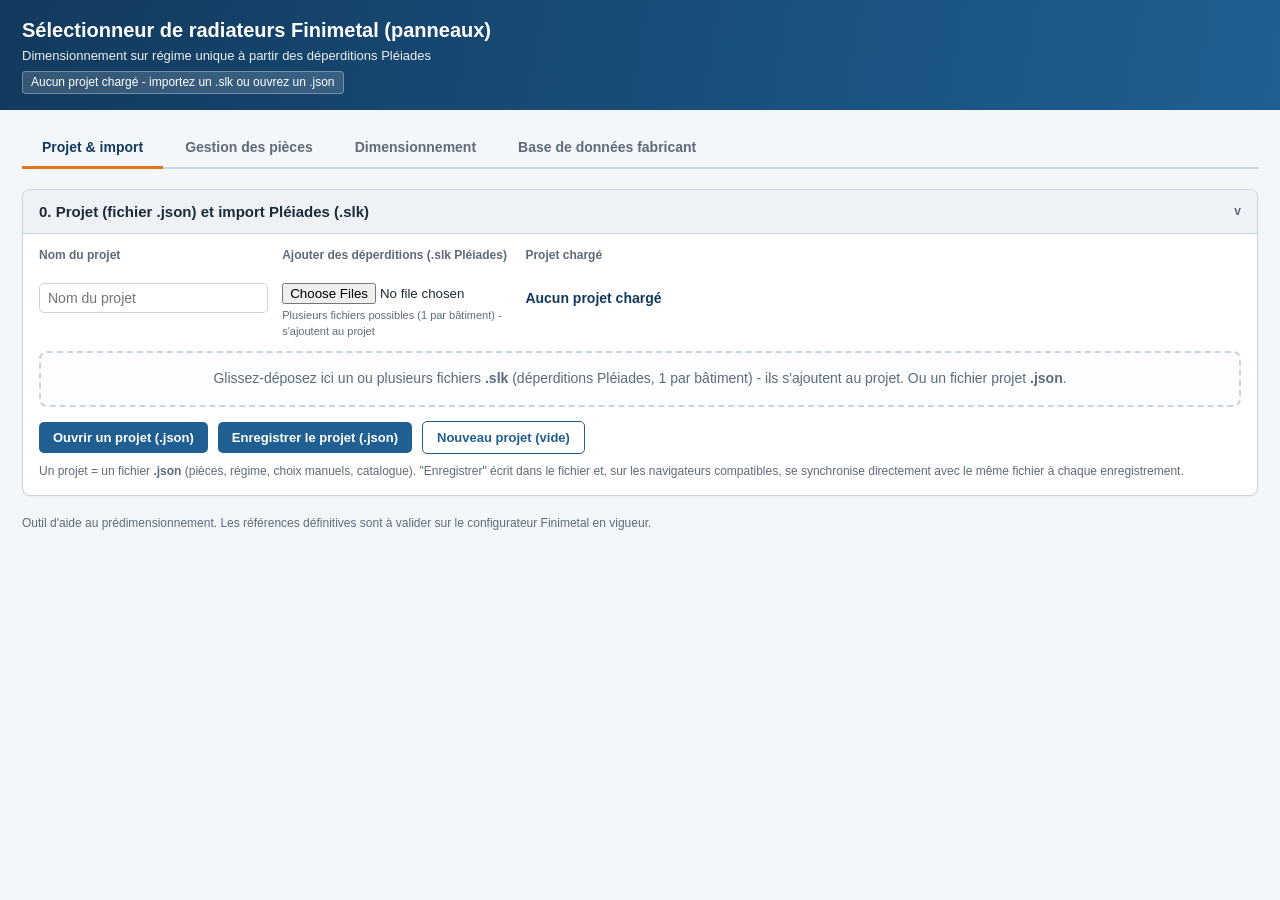
==== Selectionneur_radiateurs_Finimetal_v3.html @ 84a44f2e "Version initiale du sélectionneur de radiateurs Finimetal Mise sous git de l'outil existant : page H" ====
<!DOCTYPE html>
<html lang="fr">
<head>
<meta charset="utf-8">
<meta name="viewport" content="width=device-width, initial-scale=1">
<title>Sélectionneur de radiateurs Finimetal</title>
<style>
  :root{
    --bleu:#123a5e; --bleu2:#1f5f92; --accent:#e2761b; --ok:#1a8a3a; --ko:#c0392b;
    --gris:#eef2f6; --gris2:#dce4ec; --txt:#1c2b3a; --muted:#5d6b7a; --bord:#c9d4de;
  }
  *{box-sizing:border-box}
  body{font-family:"Segoe UI",Arial,Helvetica,sans-serif;margin:0;color:var(--txt);background:#f4f7fa;font-size:14px;line-height:1.4}
  header{background:linear-gradient(100deg,var(--bleu),var(--bleu2));color:#fff;padding:16px 22px}
  header h1{margin:0 0 3px;font-size:20px;font-weight:600}
  header .sub{font-size:13px;opacity:.92}
  header .badge{display:inline-block;background:rgba(255,255,255,.15);border:1px solid rgba(255,255,255,.3);
    border-radius:4px;padding:2px 8px;margin-top:6px;font-size:12px}
  .wrap{padding:18px 22px 60px;max-width:1500px;margin:0 auto}
  .panel{background:#fff;border:1px solid var(--bord);border-radius:8px;margin-bottom:18px;box-shadow:0 1px 3px rgba(0,0,0,.05)}
  .panel h2{margin:0;padding:11px 16px;font-size:15px;background:var(--gris);border-bottom:1px solid var(--bord);
    border-radius:8px 8px 0 0;display:flex;align-items:center;gap:8px;cursor:pointer;user-select:none}
  .panel h2 .chev{margin-left:auto;font-size:12px;color:var(--muted)}
  .panel .body{padding:14px 16px}
  .grid{display:grid;grid-template-columns:repeat(auto-fill,minmax(210px,1fr));gap:14px}
  .fld{display:flex;flex-direction:column;gap:4px}
  .fld label{font-size:12px;font-weight:600;color:var(--muted);line-height:1.3;min-height:2.6em;display:flex;align-items:flex-start}
  .fld .hint{font-size:11px;color:var(--muted);font-weight:400}
  .pair{display:flex;gap:8px}
  .pair>div{flex:1;display:flex;flex-direction:column;gap:4px}
  .pair .sep{align-self:flex-end;padding-bottom:8px;color:var(--muted);font-weight:600;flex:0}
  input[type=number],input[type=text],select{padding:6px 8px;border:1px solid var(--bord);border-radius:5px;font-size:14px;background:#fff;width:100%}
  .chips{display:flex;gap:8px;flex-wrap:wrap}
  .chip{display:flex;gap:5px;align-items:center;border:1px solid var(--bord);border-radius:20px;padding:5px 12px;font-size:13px;cursor:pointer;background:#fff}
  .chip input{margin:0}
  .btn{background:var(--bleu2);color:#fff;border:none;border-radius:5px;padding:8px 14px;font-size:13px;cursor:pointer;font-weight:600}
  .btn:hover{background:var(--bleu)}
  .btn.sec{background:#fff;color:var(--bleu2);border:1px solid var(--bleu2)}
  .btn.sec:hover{background:var(--gris)}
  .btn.mini{padding:3px 8px;font-size:11px;font-weight:600}
  .toolbar{display:flex;gap:10px;flex-wrap:wrap;align-items:center;margin-bottom:6px}
  .live{display:flex;gap:18px;flex-wrap:wrap;background:#fbf6ef;border:1px solid #f0d9bf;border-radius:6px;padding:10px 14px;margin-top:12px;font-size:13px}
  .live b{color:var(--accent)}
  table{border-collapse:collapse;width:100%;font-size:13px}
  th,td{border:1px solid var(--bord);padding:5px 7px;text-align:center;white-space:nowrap}
  th{background:var(--bleu);color:#fff;font-weight:600;position:sticky;top:0;z-index:2}
  td.l{text-align:left}
  td.empty{padding:26px;color:var(--muted);font-style:italic}
  tr.apt td{background:#eaf1f7;font-weight:700;color:var(--bleu);text-align:left}
  tbody tr:hover td{background:#f3f8ff}
  tr.sub td{background:#f6f9fc;font-weight:600;font-style:italic;color:var(--muted)}
  .rad{background:#fff;font-weight:600}
  select.cell{padding:3px 4px;font-size:12px;max-width:110px}
  input.cell{width:64px;padding:3px 4px;font-size:12px;text-align:center}
  .cov-ok{color:var(--ok);font-weight:700}
  .cov-ko{color:var(--ko);font-weight:700}
  .cov-hi{color:#b8860b;font-weight:700}
  .emlab{display:inline-block;padding:2px 8px;border-radius:11px;font-size:11px;font-weight:700;color:#fff;letter-spacing:.3px;-webkit-print-color-adjust:exact;print-color-adjust:exact}
  .em-rad{background:var(--bleu2)}
  .em-ss{background:var(--accent)}
  .tabs{display:flex;gap:2px;margin:0 0 20px;border-bottom:2px solid var(--bord);flex-wrap:wrap}
  .tabs button{background:none;border:none;border-bottom:3px solid transparent;padding:11px 20px;font-size:14px;font-weight:600;color:var(--muted);cursor:pointer;margin-bottom:-2px;border-radius:6px 6px 0 0}
  .tabs button:hover{color:var(--bleu);background:var(--gris)}
  .tabs button.active{color:var(--bleu);border-bottom-color:var(--accent)}
  .tabcount{display:inline-block;margin-left:7px;background:var(--accent);color:#fff;font-size:11px;font-weight:700;border-radius:9px;padding:1px 7px;vertical-align:middle}
  th.sortable{cursor:pointer;user-select:none;white-space:nowrap}
  th.sortable:hover{background:rgba(255,255,255,.14)}
  th.sort-asc::after,th.sort-desc::after{content:'';display:inline-block;width:0;height:0;margin-left:6px;vertical-align:middle;border-left:4px solid transparent;border-right:4px solid transparent}
  th.sort-asc::after{border-bottom:5px solid currentColor}
  th.sort-desc::after{border-top:5px solid currentColor}
  .regwarn{background:#fdecea;border:1px solid var(--ko);color:#8a1f16;border-radius:6px;padding:10px 14px;font-size:13px;font-weight:600;margin:10px 0}
  .manflag{color:var(--accent);font-weight:700}
  .paramsec{margin:0 0 20px;padding:14px 16px;border:1px solid var(--bord);border-radius:8px;background:#fcfdff}
  .paramhead{font-size:13px;font-weight:700;color:#fff;background:var(--bleu2);border-radius:5px;padding:5px 12px;display:inline-block;margin-bottom:12px;letter-spacing:.4px}
  .paramsec.ss .paramhead{background:var(--accent)}
  .prodlink{display:inline-block;margin-top:6px;font-size:12px;color:var(--bleu);font-weight:600;text-decoration:none;border-bottom:1px dotted var(--bleu)}
  .prodlink:hover{color:var(--bleu2);border-bottom-style:solid}
  /* Impression = dossier de dimensionnement : on n'imprime QUE la vue Dimensionnement (ni Projet, ni Gestion, ni Base fabricant). */
  @media print{ .tabs{display:none!important} .panel[data-view]{display:none!important} .panel[data-view="dim"]{display:block!important} }
  .note{font-size:12px;color:var(--muted);margin-top:10px;line-height:1.6}
  .tablewrap{overflow-x:auto;max-height:70vh;overflow-y:auto;border:1px solid var(--bord);border-radius:6px}
  .synth{display:grid;grid-template-columns:repeat(auto-fit,minmax(160px,1fr));gap:12px}
  .card{background:var(--gris);border:1px solid var(--bord);border-radius:7px;padding:11px 13px}
  .card .k{font-size:12px;color:var(--muted)}
  .card .v{font-size:22px;font-weight:700;color:var(--bleu)}
  .card .u{font-size:12px;color:var(--muted)}
  details.meth{font-size:13px;line-height:1.7}
  details.meth summary{cursor:pointer;font-weight:600;color:var(--bleu2)}
  code{background:var(--gris);padding:1px 5px;border-radius:3px;font-size:12px}
  .miniinp{width:74px;padding:3px 5px;font-size:12px}
  .kt th,.kt td{font-size:12px;padding:3px 6px}
  @media print{
    header{background:var(--bleu) !important;-webkit-print-color-adjust:exact;print-color-adjust:exact}
    .noprint{display:none !important}
    .panel{break-inside:avoid;box-shadow:none}
    .tablewrap{max-height:none;overflow:visible}
    th{position:static}
    body{background:#fff;font-size:11px}
  }
</style>
</head>
<body>
<header>
  <h1>Sélectionneur de radiateurs Finimetal (panneaux)</h1>
  <div class="sub" id="hdrSub">Dimensionnement sur régime unique à partir des déperditions Pléiades</div>
  <div class="badge" id="hdrBadge"></div>
</header>

<div class="wrap">

  <div class="tabs noprint">
    <button data-view="projet" onclick="showView('projet')">Projet &amp; import</button>
    <button data-view="pieces" onclick="showView('pieces')">Gestion des pièces <span class="tabcount" id="tabCountPieces"></span></button>
    <button data-view="dim" onclick="showView('dim')">Dimensionnement</button>
    <button data-view="db" onclick="showView('db')">Base de données fabricant</button>
  </div>

  <!-- ===================== 0. PROJET / IMPORT ===================== -->
  <div class="panel" data-view="projet">
    <h2 onclick="toggle(this)">0. Projet (fichier .json) et import Pléiades (.slk) <span class="chev">v</span></h2>
    <div class="body">
      <div class="grid">
        <div class="fld">
          <label>Nom du projet</label>
          <input type="text" id="projName" placeholder="Nom du projet">
        </div>
        <div class="fld">
          <label>Ajouter des déperditions (.slk Pléiades)</label>
          <input type="file" id="fileSlk" accept=".slk,.SLK" multiple>
          <span class="hint">Plusieurs fichiers possibles (1 par bâtiment) - s'ajoutent au projet</span>
        </div>
        <div class="fld">
          <label>Projet chargé</label>
          <div id="projInfo" style="padding:6px 0;font-weight:600;color:var(--bleu)"></div>
        </div>
      </div>
      <div id="dropzone" style="margin-top:12px;border:2px dashed var(--bord);border-radius:8px;
        padding:16px;text-align:center;color:var(--muted);background:#fbfdff;cursor:pointer">
Glissez-déposez ici un ou plusieurs fichiers <b>.slk</b> (déperditions Pléiades, 1 par bâtiment) - ils s'ajoutent au projet. Ou un fichier projet <b>.json</b>.
      </div>
      <div id="importMsg" style="margin-top:10px;font-size:13px"></div>
      <input type="file" id="fileJson" accept=".json,application/json" style="display:none">
      <div class="toolbar noprint" style="margin-top:14px">
        <button class="btn" onclick="openProject()">Ouvrir un projet (.json)</button>
        <button class="btn" onclick="saveProject()">Enregistrer le projet (.json)</button>
        <button class="btn sec" onclick="newProject()">Nouveau projet (vide)</button>
      </div>
      <div class="note" style="margin-top:8px">
        Un projet = un fichier <b>.json</b> (pièces, régime, choix manuels, catalogue). "Enregistrer" écrit dans le fichier
        et, sur les navigateurs compatibles, se synchronise directement avec le même fichier à chaque enregistrement.
      </div>
    </div>
  </div>

  <!-- ===================== GESTION DES PIECES ===================== -->
  <div class="panel" data-view="pieces">
    <h2>Gestion des pièces (émetteur, renommer, supprimer)</h2>
    <div class="body">
      <div class="note noprint" style="margin-top:0">
        Définissez l'émetteur de chaque pièce (radiateur panneau ou sèche-serviette). Par défaut, les pièces
        "salle de bain / salle d'eau" sont détectées en sèche-serviette. Vous pouvez aussi renommer ou supprimer des pièces.
        Cliquez un en-tête de colonne pour trier.
      </div>
      <div class="toolbar noprint" style="margin:12px 0;flex-wrap:wrap;gap:8px;align-items:center">
        <input type="text" id="rmSearch" placeholder="Rechercher (pièce, logement, bâtiment)..." style="max-width:260px" oninput="renderRoomMgmt()">
        <select id="rmBat" class="cell" style="max-width:220px" onchange="renderRoomMgmt()"><option value="">Tous les bâtiments</option></select>
        <select id="rmEm" class="cell" style="max-width:190px" onchange="renderRoomMgmt()">
          <option value="">Tous les émetteurs</option>
          <option value="rad">Radiateurs seuls</option>
          <option value="ss">Sèche-serviettes seuls</option>
        </select>
        <button class="btn sec mini" onclick="rmReset()">Réinitialiser</button>
        <span id="rmCount" style="margin-left:auto;font-size:12px;color:var(--muted)"></span>
      </div>
      <div class="tablewrap">
        <table id="roomTbl"></table>
      </div>
    </div>
  </div>

  <!-- ===================== 1. PARAMETRES ===================== -->
  <div class="panel" data-view="dim">
    <h2 onclick="toggle(this)">1. Paramètres de sélection <span class="chev">v</span></h2>
    <div class="body">
      <div class="paramsec rad">
        <div class="paramhead">Paramètres radiateurs</div>
        <div class="grid">
          <div class="fld">
            <label>Énergie radiateur</label>
            <select id="radEnergy">
              <option value="eau">Eau chaude</option>
              <option value="elec">Électrique</option>
            </select>
            <span class="hint">Radiateurs à eau (panneaux, verticaux, décoratifs) ou électriques</span>
          </div>
          <div class="fld">
            <label>Modèle de radiateur</label>
            <select id="model"></select>
            <a id="modelLink" class="prodlink noprint" target="_blank" rel="noopener" style="display:none">Ouvrir la fiche produit Finimetal</a>
            <span class="hint" id="modelHint">Gamme Finimetal</span>
          </div>
          <div class="fld waterOnly">
            <label>Type de radiateur</label>
            <div class="chips" id="allowTypes">
              <label class="chip"><input type="checkbox" value="11" checked> Type 11</label>
              <label class="chip"><input type="checkbox" value="21" checked> Type 21</label>
              <label class="chip"><input type="checkbox" value="22" checked> Type 22</label>
              <label class="chip"><input type="checkbox" value="33" checked> Type 33</label>
            </div>
            <span class="hint">Types candidats (le plus fin est privilégié)</span>
          </div>
          <div class="fld waterOnly">
            <label>Hauteur mini / maxi (mm)</label>
            <div class="pair"><div><select id="hMin"></select></div><div class="sep">à</div><div><select id="hMax"></select></div></div>
          </div>
          <div class="fld waterOnly">
            <label>Longueur mini / maxi (mm)</label>
            <div class="pair"><div><select id="lMin"></select></div><div class="sep">à</div><div><select id="lMax"></select></div></div>
            <span class="hint">Longueurs de la gamme du modèle</span>
          </div>
          <div class="fld radRegime">
            <label>Régime d'eau radiateur : aller / retour (°C)</label>
            <div class="pair">
              <div><input type="number" id="radTe" value="" step="1" min="25" max="90" placeholder="aller"></div>
              <div class="sep">/</div>
              <div><input type="number" id="radTs" value="" step="1" min="20" max="85" placeholder="retour"></div>
            </div>
            <div class="noprint" style="margin-top:5px;display:flex;gap:4px;flex-wrap:wrap">
              <button type="button" class="btn sec mini" onclick="setRegimeFields('rad',75,65)">75/65</button>
              <button type="button" class="btn sec mini" onclick="setRegimeFields('rad',55,45)">55/45</button>
              <button type="button" class="btn sec mini" onclick="setRegimeFields('rad',45,35)">45/35</button>
              <button type="button" class="btn sec mini" onclick="setRegimeFields('rad',40,30)">40/30</button>
            </div>
            <span class="hint">Température de l'eau des radiateurs</span>
          </div>
          <div class="fld">
            <label>Tolérance radiateur mini / maxi (%)</label>
            <div class="pair"><div><input type="number" id="radTolMin" value="0" step="1" min="-30" max="30"></div><div class="sep">/</div><div><input type="number" id="radTolMax" value="20" step="1" min="-30" max="30"></div></div>
            <span class="hint">Écart admis / puissance requise (-30 / +30 %)</span>
          </div>
          <div class="fld">
            <label>Plusieurs radiateurs au-delà de (m²)</label>
            <input type="number" id="seuil2" value="25" step="1" min="0" max="200">
            <span class="hint">2 radiateurs si surface &gt; ce seuil (0 = désactivé)</span>
          </div>
          <div class="fld waterOnly">
            <label>Critère de sélection auto</label>
            <select id="criterion">
              <option value="thin">Type le plus fin</option>
              <option value="compact">Encombrement mini (longueur)</option>
              <option value="lowh">Hauteur mini</option>
            </select>
          </div>
        </div>
      </div>
      <div class="paramsec ss">
        <div class="paramhead">Paramètres sèche-serviettes</div>
        <div class="grid">
          <div class="fld">
            <label>Énergie sèche-serviette</label>
            <select id="ssEnergy">
              <option value="eau">Eau chaude</option>
              <option value="elec">Électrique</option>
              <option value="mixte">Mixte (eau + élec)</option>
            </select>
            <span class="hint">Filtre les modèles disponibles</span>
          </div>
          <div class="fld">
            <label>Modèle sèche-serviette</label>
            <select id="ssModel"></select>
            <a id="ssModelLink" class="prodlink noprint" target="_blank" rel="noopener" style="display:none">Ouvrir la fiche produit Finimetal</a>
            <span class="hint">Auto sur les pièces "salle de bain / salle d'eau"</span>
          </div>
          <div class="fld ssRegime">
            <label>Régime d'eau sèche-serviette : aller / retour (°C)</label>
            <div class="pair">
              <div><input type="number" id="ssTe" value="" step="1" min="25" max="90" placeholder="aller"></div>
              <div class="sep">/</div>
              <div><input type="number" id="ssTs" value="" step="1" min="20" max="85" placeholder="retour"></div>
            </div>
            <div class="noprint" style="margin-top:5px;display:flex;gap:4px;flex-wrap:wrap">
              <button type="button" class="btn sec mini" onclick="setRegimeFields('ss',75,65)">75/65</button>
              <button type="button" class="btn sec mini" onclick="setRegimeFields('ss',55,45)">55/45</button>
              <button type="button" class="btn sec mini" onclick="setRegimeFields('ss',45,35)">45/35</button>
              <button type="button" class="btn sec mini" onclick="setRegimeFields('ss',40,30)">40/30</button>
            </div>
            <span class="hint">Température de l'eau (énergie eau et mixte)</span>
          </div>
          <div class="fld">
            <label>Tolérance sèche-serviette mini / maxi (%)</label>
            <div class="pair"><div><input type="number" id="ssTolMin" value="0" step="1" min="-30" max="30"></div><div class="sep">/</div><div><input type="number" id="ssTolMax" value="20" step="1" min="-30" max="30"></div></div>
            <span class="hint">Écart admis / puissance requise (-30 / +30 %)</span>
          </div>
        </div>
      </div>

      <div class="note" style="margin-top:6px">
        La <b>température ambiante</b> (consigne, colonne Ti) et la <b>puissance requise</b> (colonne <b>Total</b> des déperditions
        Pléiades, relance incluse) sont lues depuis l'export Pléiades et <b>ne sont pas modifiables ici</b>.
        Pour les changer, ajustez le calcul dans Pléiades puis ré-importez le fichier .slk.
      </div>

      <div class="live" id="liveBox"></div>

      <div class="toolbar noprint" style="margin-top:14px">
        <button class="btn" id="btnRecalc" onclick="recalcAll()">Réinitialiser les choix manuels</button>
        <button class="btn sec" id="btnCsv" onclick="exportCSV()">Exporter le bordereau (CSV)</button>
        <button class="btn sec" id="btnPrint" onclick="window.print()">Imprimer / PDF</button>
      </div>
    </div>
  </div>

  <!-- ===================== 2. SYNTHESE ===================== -->
  <div class="panel" data-view="dim">
    <h2 onclick="toggle(this)">2. Synthèse du projet <span class="chev">v</span></h2>
    <div class="body">
      <div class="synth" id="synth"></div>
      <div style="margin-top:16px">
        <b>Bordereau des radiateurs (quantitatif par modèle)</b>
        <div class="tablewrap" style="max-height:none;margin-top:8px">
          <table id="bordereau" class="kt"></table>
        </div>
      </div>
    </div>
  </div>

  <!-- ===================== 3. TABLEAU PIECES ===================== -->
  <div class="panel" data-view="dim">
    <h2 onclick="toggle(this)">3. Sélection pièce par pièce <span class="chev">v</span></h2>
    <div class="body">
      <div class="note noprint" style="margin-top:0">
        Ti et P requise proviennent de Pléiades (non modifiables). Colonnes ajustables :
        <b>Nb</b>, <b>Type</b>, <b>Hauteur</b>, <b>Longueur</b>.
        Bouton <b>Auto</b> = revenir à la sélection automatique. Astérisque <b>*</b> = pièce en choix manuel.
        Couverture verte = dans la tolérance, rouge = insuffisant, orange = au-delà de la tolérance maxi.
      </div>
      <div id="regimeWarn" class="regwarn" style="display:none">
        Régime non saisi : renseignez la <b>température aller / retour</b> (bloc Paramètres) pour dimensionner les émetteurs à eau. Export et impression désactivés.
      </div>
      <div class="tablewrap">
        <table id="tbl"></table>
      </div>
    </div>
  </div>

  <!-- ===================== 4. CATALOGUE ===================== -->
  <div class="panel" data-view="dim">
    <h2 onclick="toggle(this,true)">4. Catalogue du modèle courant et méthode <span class="chev">&gt;</span></h2>
    <div class="body" style="display:none">
      <p class="note" style="margin-top:0">
        Puissances à <b>DT50</b> (75/65/20 °C selon EN 442), en <b>W/m</b> (watts par mètre), et exposant <b>n</b> (Pente)
        par type et hauteur, issues du <b>calculateur officiel Finimetal</b> (données constructeur, non modifiables).
        Pour consulter tous les modèles, voir l'onglet <b>Base de données fabricant</b>.
      </p>
      <div class="tablewrap" style="max-height:none">
        <table id="catTbl" class="kt"></table>
      </div>
      <details class="meth" style="margin-top:16px">
        <summary>Méthode de calcul (à lire)</summary>
        <p><b>Puissance requise</b> par pièce = colonne "Total" des déperditions Pléiades (base + relance), ou vos valeurs saisies.</p>
        <p><b>Écart de température</b> pour la consigne réelle de chaque pièce, en moyenne arithmétique
        (convention Finimetal) : <code>DT = (Te + Ts)/2 - Ti</code>.</p>
        <p><b>Facteur de correction</b> vs catalogue DT50 : <code>f = (DT / 50) ^ n</code> (n = Pente, selon type et hauteur).
        Cette méthode reproduit le calculateur officiel Finimetal (vérifié au watt sur le régime, écart maxi 0,5 W).</p>
        <p><b>Puissance émise</b> = W/m x longueur(m) x f. La sélection auto retient la plus petite longueur réellement
        disponible (variable selon le type et la hauteur) couvrant la puissance requise majorée de la tolérance mini,
        en privilégiant le type le plus fin.</p>
        <p style="color:var(--muted)">Données extraites du calculateur officiel Finimetal (marché France). Chaque
        modèle a ses propres puissances : contrairement à une idée reçue, Compact, Standard et Intégré ne sont pas
        identiques (Standard et Intégré émettent un peu plus). Deco reprend le corps du Plan.</p>
      </details>
    </div>
  </div>

  <!-- ===================== BASE DE DONNEES FABRICANT ===================== -->
  <div class="panel" data-view="db">
    <h2>Base de données fabricant (Finimetal - marché France, lecture seule)</h2>
    <div class="body">
      <div class="note" style="margin-top:0">
        Catalogue officiel Finimetal (tous les modèles panneaux, décoratifs, électriques et sèche-serviettes du marché
        France). Puissances à <b>DT50</b> (75/65/20 °C, EN 442) et exposant <b>n</b> par référence. Consultation seule :
        ces bases ne sont pas modifiables dans l'outil.
      </div>
      <div class="toolbar noprint" style="margin:12px 0;flex-wrap:wrap;gap:8px;align-items:center">
        <select id="dbForme" class="cell" style="max-width:170px" onchange="dbPickForme()">
          <option value="rad">Radiateur</option>
          <option value="ss">Sèche-serviette</option>
        </select>
        <select id="dbEnergie" class="cell" style="max-width:150px" onchange="dbPickCat()"></select>
        <select id="dbModel" class="cell" style="max-width:260px" onchange="renderDbTable()"></select>
        <input type="text" id="dbSearch" placeholder="Filtrer (hauteur, longueur, code)..." style="max-width:230px" oninput="dbSearchInput()">
        <a id="dbLink" class="prodlink" target="_blank" rel="noopener" style="display:none;margin-top:0">Ouvrir la fiche produit Finimetal</a>
        <span id="dbInfo" style="margin-left:auto;font-size:12px;color:var(--muted)"></span>
      </div>
      <div class="tablewrap">
        <table id="dbTbl" class="kt"></table>
      </div>
    </div>
  </div>

  <p class="note">Outil d'aide au prédimensionnement. Les références définitives sont à valider sur le configurateur Finimetal en vigueur.</p>
</div>

<script>
/* ============================ CATALOGUE FINIMETAL (tarif 04/2021) ============================ */
const TYPE_ORDER = ["11","21","22","33"];
// Liens fiches produit finimetal.com (par nom de modele) - extraits du sitemap officiel /fr-fr/sitemap/products.xml
// Catalogue Finimetal (marche France) extrait du calculateur officiel. Donnees fabricant, non editable.
// Panneaux a puissance lineaire (W/m a DT50 + exposant n par type/hauteur, longueurs reelles par hauteur).
const MODELS = {
  compact:{name:"Reggane 3010 Compact",code:"K",calc:"perMeter",types:["11","21","22","33"],heights:[300,400,500,600,750,900],Wm:{"11":[565,708,843,939,1128,1292],"21":[838,1047,1227,1357,1633,1864],"22":[1095,1357,1543,1713,2049,2296],"33":[1561,1936,2228,2453,2847,3221]},n:{"11":[1.3298,1.342,1.3299,1.3193,1.3337,1.3318],"21":[1.327,1.3343,1.3225,1.3102,1.3263,1.3207],"22":[1.3288,1.3527,1.334,1.3431,1.356,1.3398],"33":[1.3308,1.3571,1.3509,1.3328,1.3531,1.3544]},L:{"11":{"300":[400,520,600,720,800,920,1000,1120,1200,1320,1400,1600,1800],"400":[400,520,600,720,800,920,1000,1120,1200,1320,1400,1600,1800,2000,2200,2400,2600,2800,3000],"500":[400,520,600,720,800,920,1000,1120,1200,1320,1400,1600,1800,2000,2200,2400,2600,2800,3000],"600":[400,520,600,720,800,920,1000,1120,1200,1320,1400,1600,1800,2000,2200,2400,2600,2800,3000],"750":[400,520,600,720,800,920,1000,1120,1200,1320,1400,1600,1800,2000,2200,2400,2600,2800,3000],"900":[400,520,600,720,800,920,1000,1120,1200,1320,1400,1600,1800,2000,2200]},"21":{"300":[400,520,600,720,800,920,1000,1120,1200,1320,1400,1600,1800,2000,2200,2400,2600,2800,3000],"400":[400,520,600,720,800,920,1000,1120,1200,1320,1400,1600,1800,2000,2200,2400,2600,2800,3000],"500":[400,520,600,720,800,920,1000,1120,1200,1320,1400,1600,1800,2000,2200,2400,2600,2800,3000],"600":[400,520,600,720,800,920,1000,1120,1200,1320,1400,1600,1800,2000,2200,2400,2600,2800,3000],"750":[400,520,600,720,800,920,1000,1120,1200,1320,1400,1600,1800,2000,2200,2400,2600,2800,3000],"900":[400,520,600,720,800,920,1000,1120,1200,1320,1400,1600,1800,2000,2200,2400,2600,2800,3000]},"22":{"300":[400,520,600,720,800,920,1000,1120,1200,1320,1400,1600,1800,2000,2200,2400,2600,2800,3000],"400":[400,520,600,720,800,920,1000,1120,1200,1320,1400,1600,1800,2000,2200,2400,2600,2800,3000],"500":[400,520,600,720,800,920,1000,1120,1200,1320,1400,1600,1800,2000,2200,2400,2600,2800,3000],"600":[400,520,600,720,800,920,1000,1120,1200,1320,1400,1600,1800,2000,2200,2400,2600,2800,3000],"750":[400,520,600,720,800,920,1000,1120,1200,1320,1400,1600,1800,2000,2200,2400,2600,2800,3000],"900":[400,520,600,720,800,920,1000,1120,1200,1320,1400,1600,1800,2000,2200,2400,2600,2800,3000]},"33":{"300":[400,520,600,720,800,920,1000,1120,1200,1320,1400,1600,1800,2000,2200],"400":[400,520,600,720,800,920,1000,1120,1200,1320,1400,1600,1800,2000,2200,2400,2600,2800,3000],"500":[400,520,600,720,800,920,1000,1120,1200,1320,1400,1600,1800,2000,2200],"600":[400,520,600,720,800,920,1000,1120,1200,1320,1400,1600,1800,2000,2200,2400,2600,2800,3000],"750":[400,520,600,720,800,920,1000,1120,1200,1320,1400,1600,1800,2000,2200],"900":[400,520,600,720,800,920,1000,1120,1200,1320,1400,1600,1800,2000]}}},
  standard:{name:"Reggane 3010 Standard",code:"S",calc:"perMeter",types:["11","21","22","33"],heights:[300,400,500,600,750,900],Wm:{"11":[null,728,868,967,1162,1331],"21":[null,1078,1264,1398,1682,1920],"22":[null,1398,1589,1764,2110,2365],"33":[1608,1994,2295,2527,null,3318]},n:{"11":[null,1.3304,1.3299,1.3193,1.3337,1.3318],"21":[null,1.3343,1.3225,1.3102,1.3263,1.3207],"22":[null,1.3527,1.334,1.3431,1.356,1.3398],"33":[1.3308,1.3571,1.3509,1.3328,null,1.3544]},L:{"11":{"400":[400,520,600,720,800,920,1000,1120,1200,1320,1400,1600],"500":[400,520,600,720,800,920,1000,1120,1200,1320,1400,1600],"600":[400,520,600,720,800,920,1000,1120,1200,1320,1400,1600],"750":[400,520,600,720,800,920,1000,1120,1200,1320,1400,1600],"900":[400,520,600,720,800,920,1000,1120,1200,1320,1400,1600]},"21":{"400":[400,520,600,720,800,920,1000,1120,1200,1320,1400,1600,1800,2000,2200,2400,2600,2800],"500":[400,520,600,720,800,920,1000,1120,1200,1320,1400],"600":[400,520,600,720,800,920,1000,1120,1200,1320,1400,1600,1800,2000,2200,2400,2600,2800,3000],"750":[400,520,600,720,800,920,1000,1120,1200,1320,1400,1600,1800,2000,2200],"900":[400,520,600,720,800,920,1000,1120,1200,1320,1400]},"22":{"400":[400,520,600,720,800,920,1000,1120,1200,1320,1400,1600,1800,2000,2200,2400,2600,2800],"500":[400,520,600,720,800,920,1000,1120,1200,1320,1400],"600":[400,520,600,720,800,920,1000,1120,1200,1320,1400,1600,1800,2000,2200,2400,2600,2800,3000],"750":[400,520,600,720,800,920,1000,1120,1200,1320,1400,1600,1800,2000,2200,2400],"900":[400,520,600,720,800,920,1000,1120,1200,1320,1400]},"33":{"300":[400,520,600],"400":[400,520,600,720,800,920,1000,1120,1200,1320,1400],"500":[400,520,600,720,800,920,1000,1120,1200,1320,1400],"600":[400,520,600,720,800,920,1000,1120,1200,1320,1400,1600,1800,2000,2200,2400,2600,2800,3000],"900":[400,520,600,720,800,920,1000,1120,1200,1320,1400]}}},
  integre:{name:"Reggane 3010 Intégré",code:"I",calc:"perMeter",types:["11","21","22","33"],heights:[300,400,500,600,750,900],Wm:{"11":[565,708,843,939,1128,1292],"21":[null,1047,1227,1357,1633,1864],"22":[1095,1357,1543,1713,2049,2296],"33":[1561,1936,2228,2453,2847,3221]},n:{"11":[1.3298,1.342,1.3299,1.3193,1.3337,1.3318],"21":[null,1.3343,1.3225,1.3102,1.3263,1.3207],"22":[1.3288,1.3527,1.334,1.3431,1.356,1.3398],"33":[1.3308,1.3571,1.3509,1.3328,1.3531,1.3544]},L:{"11":{"300":[400,520,600,720,800,920,1000,1120,1200,1320,1400,1600,1800,2000],"400":[400,520,600,720,800,920,1000,1120,1200,1320,1400,1600,1800,2000],"500":[400,520,600,720,800,920,1000,1120,1200,1320,1400,1600,1800,2000],"600":[400,520,600,720,800,920,1000,1120,1200,1320,1400,1600,1800,2000],"750":[400,520,600,720,800,920,1000,1120,1200,1320,1400,1600,1800,2000],"900":[400,520,600,720,800,920,1000,1120,1200,1320,1400,1600,1800,2000]},"21":{"400":[400,520,600,720,800,920,1000,1120,1200,1320,1400,1600,1800,2000,2200,2400,2600,2800,3000],"500":[400,520,600,720,800,920,1000,1120,1200,1320,1400,1600,1800,2000,2200,2400,2600,2800,3000],"600":[400,520,600,720,800,920,1000,1120,1200,1320,1400,1600,1800,2000,2200,2400,2600,2800,3000],"750":[400,520,600,720,800,920,1000,1120,1200,1320,1400,1600,1800,2000,2200,2400,2600,2800,3000],"900":[400,520,600,720,800,920,1000,1120,1200,1320,1400]},"22":{"300":[400,520,600,720,800,920,1000,1120,1200,1320,1400,1600,1800,2000,2200,2400,2600,2800,3000],"400":[400,520,600,720,800,920,1000,1120,1200,1320,1400,1600,1800,2000,2200,2400,2600,2800,3000],"500":[400,520,600,720,800,920,1000,1120,1200,1320,1400,1600,1800,2000,2200,2400,2600,2800,3000],"600":[400,520,600,720,800,920,1000,1120,1200,1320,1400,1600,1800,2000,2200,2400,2600,2800,3000],"750":[400,520,600,720,800,920,1000,1120,1200,1320,1400,1600,1800,2000,2200,2400,2600,2800,3000],"900":[400,520,600,720,800,920,1000,1120,1200,1320,1400]},"33":{"300":[400,520,600,720,800,920,1000,1120,1200,1320,1400],"400":[400,520,600,720,800,920,1000,1120,1200,1320,1400],"500":[400,520,600,720,800,920,1000,1120,1200,1320,1400],"600":[400,520,600,720,800,920,1000,1120,1200,1320,1400],"750":[400,520,600,720,800,920,1000,1120,1200,1320,1400],"900":[400,520,600,720,800,920,1000,1120,1200,1320,1400]}}},
  plan:{name:"Reggane 3010 Plan",code:"KP",calc:"perMeter",types:["11","21","22","33"],heights:[300,400,500,600,750,900],Wm:{"11":[532,660,784,844,1037,1199],"21":[783,988,1173,1301,1510,1769],"22":[1071,1336,1520,1669,1940,2248],"33":[1566,1946,2142,2418,null,3159]},n:{"11":[1.3111,1.3211,1.3129,1.3031,1.3007,1.3275],"21":[1.3277,1.3265,1.2994,1.3022,1.3027,1.3262],"22":[1.3081,1.3281,1.322,1.3371,1.3328,1.3487],"33":[1.3136,1.3422,1.327,1.3334,null,1.3361]},L:{"11":{"300":[400,520,600,720,800,920,1000,1120,1200],"400":[400,520,600,720,800,920,1000,1120,1200,1320,1400,1600,1800],"500":[400,520,600,720,800,920,1000,1120,1200,1320,1400,1600,1800,2000],"600":[400,520,600,720,800,920,1000,1120,1200,1320,1400,1600,1800,2000],"750":[400,520,600,720,800,920,1000,1120,1200,1320,1400,1600],"900":[400,520,600,720,800,920,1000,1120,1200,1320,1400,1600]},"21":{"300":[400,520,600,720,800,920,1000,1120,1200],"400":[400,520,600,720,800,920,1000,1120,1200,1320,1400,1600,1800],"500":[400,520,600,720,800,920,1000,1120,1200,1320,1400,1600,1800,2000],"600":[400,520,600,720,800,920,1000,1120,1200,1320,1400,1600,1800,2000],"750":[400,520,600,720,800,920,1000,1120,1200,1320,1400],"900":[400,520,600,720,800,920,1000,1120,1200,1320,1400]},"22":{"300":[800,920,1000,1120,1200,1320,1400,1600,1800,2000,2200,2400,2600,2800,3000],"400":[400,520,600,720,800,920,1000,1120,1200,1320,1400,1600,1800,2000,2200,2400,2600,2800,3000],"500":[400,520,600,720,800,920,1000,1120,1200,1320,1400,1600,1800,2000,2200,2400,2600,2800,3000],"600":[400,520,600,720,800,920,1000,1120,1200,1320,1400,1600,1800,2000,2200,2400,2600,2800,3000],"750":[400,520,600,720,800,920,1000,1120,1200,1320,1400,1600],"900":[400,520,600,720,800,920,1000,1120,1200,1320,1400,1600]},"33":{"300":[800,920,1000,1120,1200,1320,1400,1600,1800,2000,2200,2400,2600],"400":[800,920,1000,1120,1200,1320,1400,1600,1800,2000],"500":[400,520,600,720,800,920,1000,1120,1200,1320,1400,1600,1800,2000],"600":[400,520,600,720,800,920,1000,1120,1200,1320,1400,1600,1800,2000,2200],"900":[400,520,600,720,800,920,1000,1120,1200,1320,1400]}}},
  deco:{name:"Reggane 3010 Déco",code:"KD",calc:"perMeter",types:["11","21","22","33"],heights:[300,400,500,600,750,900],Wm:{"11":[532,660,784,844,1037,1199],"21":[783,988,1173,1301,1510,1769],"22":[1071,1336,1520,1669,1940,2248],"33":[1566,1946,2142,2418,null,3159]},n:{"11":[1.3111,1.3211,1.3129,1.3031,1.3007,1.3275],"21":[1.3277,1.3265,1.2994,1.3022,1.3027,1.3262],"22":[1.3081,1.3281,1.322,1.3371,1.3328,1.3487],"33":[1.3136,1.3422,1.327,1.3334,null,1.3361]},L:{"11":{"300":[400,520,600,720,800,920,1000,1120,1200],"400":[400,520,600,720,800,920,1000,1120,1200,1320,1400,1600,1800],"500":[400,520,600,720,800,920,1000,1120,1200,1320,1400,1600,1800,2000],"600":[400,520,600,720,800,920,1000,1120,1200,1320,1400,1600,1800,2000],"750":[400,520,600,720,800,920,1000,1120,1200,1320,1400,1600],"900":[400,520,600,720,800,920,1000,1120,1200,1320,1400,1600]},"21":{"300":[400,520,600,720,800,920,1000,1120,1200],"400":[400,520,600,720,800,920,1000,1120,1200,1320,1400,1600,1800],"500":[400,520,600,720,800,920,1000,1120,1200,1320,1400,1600,1800,2000],"600":[400,520,600,720,800,920,1000,1120,1200,1320,1400,1600,1800,2000],"750":[400,520,600,720,800,920,1000,1120,1200,1320,1400],"900":[400,520,600,720,800,920,1000,1120,1200,1320,1400]},"22":{"300":[800,920,1000,1120,1200,1320,1400,1600,1800,2000,2200],"400":[400,520,600,720,800,920,1000,1120,1200,1320,1400,1600,1800,2000,2200,2400,2600,2800,3000],"500":[400,520,600,720,800,920,1000,1120,1200,1320,1400,1600,1800,2000,2200,2400,2600,2800,3000],"600":[400,520,600,720,800,920,1000,1120,1200,1320,1400,1600,1800,2000,2200,2400,2600,2800,3000],"750":[400,520,600,720,800,920,1000,1120,1200,1320,1400,1600],"900":[400,520,600,720,800,920,1000,1120,1200,1320,1400,1600]},"33":{"300":[800,920,1000,1120,1200,1320,1400,1600,1800,2000,2200,2400,2600],"400":[800,920,1000,1120,1200,1320,1400,1600,1800,2000],"500":[400,520,600,720,800,920,1000,1120,1200,1320,1400,1600,1800,2000],"600":[400,520,600,720,800,920,1000,1120,1200,1320,1400,1600,1800,2000,2200],"900":[400,520,600,720,800,920,1000,1120,1200,1320,1400]}}},
  deco_tertiaire:{name:"Reggane 3010 Déco Tertiaire",code:"",calc:"perMeter",types:["10","20","30"],heights:[300,400,500,600,750,900],Wm:{"10":[310,396,476,550,653,746],"20":[559,698,831,957,1140,1315],"30":[834,1029,1214,1393,1654,1909]},n:{"10":[1.2685,1.2579,1.2473,1.2367,1.2485,1.2603],"20":[1.2715,1.2709,1.2702,1.2696,1.2728,1.2759],"30":[1.2628,1.2672,1.2716,1.276,1.2862,1.2964]},L:{"10":{"300":[400,520,600,720,800,920,1000,1120,1200],"400":[400,520,600,720,800,920,1000,1120,1200],"500":[400,520,600,720,800,920,1000,1120,1200,1320,1400,1600,1800,2000,2200,2400],"600":[400,520,600,720,800,920,1000,1120,1200,1320,1400,1600,1800,2000,2200,2400,2600],"750":[400,520,600,720,800,920,1000,1120,1200,1320,1400],"900":[400,520,600,720,800,920,1000,1120,1200,1320,1400]},"20":{"300":[400,520,600,720,800,920,1000,1120,1200,1320,1400,1600,1800,2000,2200,2400],"400":[400,520,600,720,800,920,1000,1120,1200,1320,1400,1600,1800,2000,2200,2400],"500":[400,520,600,720,800,920,1000,1120,1200,1320,1400,1600,1800,2000,2200,2400,2600,2800,3000],"600":[400,520,600,720,800,920,1000,1120,1200,1320,1400,1600,1800,2000,2200,2400,2600,2800,3000],"750":[400,520,600,720,800,920,1000,1120,1200,1320,1400,1600,1800,2000],"900":[400,520,600,720,800,920,1000,1120,1200,1320,1400,1600,1800,2000]},"30":{"300":[400,520,600,720,800,920,1000,1120,1200,1320,1400,1600,1800,2000,2200,2400,2600,2800,3000],"400":[400,520,600,720,800,920,1000,1120,1200,1320,1400,1600,1800,2000,2200],"500":[400,520,600,720,800,920,1000,1120,1200,1320,1400,1600,1800,2000,2200],"600":[400,520,600,720,800,920,1000,1120,1200,1320,1400,1600,1800,2000,2200],"750":[400,520,600,720,800,920,1000,1120,1200,1320,1400,1600,1800],"900":[400,520,600,720,800,920,1000,1120,1200,1320,1400,1600,1800]}}},
  tertiaire:{name:"Reggane 3010 Tertiaire",code:"",calc:"perMeter",types:["10","20","30"],heights:[300,400,500,600,750,900],Wm:{"10":[348,444,536,625,754,878],"20":[590,745,893,1035,1241,1440],"30":[853,1069,1276,1477,1771,2058]},n:{"10":[1.2741,1.2829,1.2918,1.3006,1.3027,1.3048],"20":[1.2775,1.2821,1.2868,1.2914,1.2929,1.2943],"30":[1.2883,1.2881,1.2879,1.2877,1.3024,1.3171]},L:{"10":{"300":[400,520,600,720,800,920,1000],"400":[400,520,600,720,800,920,1000],"500":[400,520,600,720,800,920,1000],"600":[400,520,600,720,800,920,1000,1120,1200,1320,1400,1600],"750":[400,520,600,720,800,920,1000,1120,1200,1320,1400,1600],"900":[400,520,600,720,800,920,1000]},"20":{"300":[400,520,600,720,800,920,1000],"400":[400,520,600,720,800,920,1000,1120,1200,1320,1400,1600,1800,2000,2200,2400,2600,2800,3000],"500":[400,520,600,720,800,920,1000],"600":[400,520,600,720,800,920,1000,1120,1200,1320,1400,1600,1800,2000,2200,2400,2600,2800,3000],"750":[400,520,600,720,800,920,1000,1120,1200,1320,1400,1600,1800,2000,2200,2400,2600,2800,3000],"900":[400,520,600,720,800,920,1000]},"30":{"300":[400,520,600,720,800,920,1000],"400":[400,520,600,720,800,920,1000,1120,1200,1320,1400,1600,1800,2000,2200,2400,2600,2800,3000],"500":[400,520,600,720,800,920,1000],"600":[400,520,600,720,800,920,1000,1120,1200,1320,1400,1600,1800,2000,2200,2400,2600,2800,3000],"750":[400,520,600,720,800,920,1000,1120,1200,1320,1400,1600,1800,2000],"900":[400,520,600,720,800,920,1000]}}},
  maternelle:{name:"Reggane 3010 Maternelle",code:"KV",calc:"perMeter",types:["32"],heights:[400,600,750],Wm:{"32":[1366,1742,2091]},n:{"32":[1.3268,1.3197,1.3742]},L:{"32":{"400":[400,600,720,800,920,1000,1120,1200,1320,1400,1600,1800,2000,2200],"600":[400,600,720,800,920,1000,1120,1200,1320,1400,1600,1800,2000,2200],"750":[400,600,720,800,920,1000,1120,1200,1320,1400,1600,1800,2000,2200]}}},
  t6_deco:{name:"T6 3010 Déco",code:"",calc:"perMeter",types:["11","21","22","33"],heights:[300,400,500,600,750,900],Wm:{"11":[532,660,784,844,1037,1199],"21":[783,988,1173,1301,1510,1769],"22":[1071,1336,1520,1669,1940,2248],"33":[1566,1946,2142,2418,null,3159]},n:{"11":[1.3111,1.3211,1.3129,1.3031,1.3007,1.3275],"21":[1.3277,1.3265,1.2994,1.3022,1.3027,1.3262],"22":[1.3081,1.3281,1.322,1.3371,1.3328,1.3487],"33":[1.3136,1.3422,1.327,1.3334,null,1.3361]},L:{"11":{"300":[400,520,600,720,800,920,1000,1120,1200],"400":[400,520,600,720,800,920,1000,1120,1200,1320,1400,1600,1800],"500":[400,520,600,720,800,920,1000,1120,1200,1320,1400,1600,1800,2000],"600":[400,520,600,720,800,920,1000,1120,1200,1320,1400,1600,1800,2000],"750":[400,520,600,720,800,920,1000,1120,1200,1320,1400,1600],"900":[400,520,600,720,800,920,1000,1120,1200,1320,1400,1600]},"21":{"300":[400,520,600,720,800,920,1000,1120,1200,1320,1400,1600,1800],"400":[400,520,600,720,800,920,1000,1120,1200,1320,1400,1600,1800],"500":[400,520,600,720,800,920,1000,1120,1200,1320,1400,1600,1800,2000],"600":[400,520,600,720,800,920,1000,1120,1200,1320,1400,1600,1800,2000],"750":[400,520,600,720,800,920,1000,1120,1200,1320,1400],"900":[400,520,600,720,800,920,1000,1120,1200,1320,1400]},"22":{"300":[800,920,1000,1120,1200,1320,1400,1600,1800,2000,2200,2400,2600,2800,3000],"400":[400,520,600,720,800,920,1000,1120,1200,1320,1400,1600,1800,2000,2200,2400,2600,2800,3000],"500":[400,520,600,720,800,920,1000,1120,1200,1320,1400,1600,1800,2000,2200,2400,2600,2800,3000],"600":[400,520,600,720,800,920,1000,1120,1200,1320,1400,1600,1800,2000,2200,2400,2600,2800,3000],"750":[400,520,600,720,800,920,1000,1120,1200,1320,1400,1600],"900":[400,520,600,720,800,920,1000,1120,1200,1320,1400,1600]},"33":{"300":[800,920,1000,1120,1200,1320,1400,1600,1800,2000,2200],"400":[800,920,1000,1120,1200,1320,1400,1600,1800,2000],"500":[400,520,600,720,800,920,1000,1120,1200,1320,1400,1600,1800,2000],"600":[400,520,600,720,800,920,1000,1120,1200,1320,1400,1600,1800,2000,2200],"900":[400,520,600,720,800,920,1000,1120,1200,1320,1400]}}},
  vonoplan_t6:{name:"T6 3010 Plan",code:"",calc:"perMeter",types:["11","21","22","33"],heights:[300,400,500,600,750,900],Wm:{"11":[532,660,784,844,1037,1199],"21":[783,988,1173,1301,1510,1769],"22":[1071,1336,1520,1669,1940,2248],"33":[1566,1946,2142,2418,null,3159]},n:{"11":[1.3111,1.3211,1.3129,1.3031,1.3007,1.3275],"21":[1.3277,1.3265,1.2994,1.3022,1.3027,1.3262],"22":[1.3081,1.3281,1.322,1.3371,1.3328,1.3487],"33":[1.3136,1.3422,1.327,1.3334,null,1.3361]},L:{"11":{"300":[400,520,600,720,800,920,1000,1120,1200],"400":[400,520,600,720,800,920,1000,1120,1200,1320,1400,1600],"500":[400,520,600,720,800,920,1000,1120,1200,1320,1400,1600],"600":[400,520,600,720,800,920,1000,1120,1200,1320,1400,1600],"750":[400,520,600,720,800,920,1000,1120,1200,1320,1400,1600],"900":[400,520,600,720,800,920,1000]},"21":{"300":[400,520,600,720,800,920,1000,1120,1200,1320,1400,1600,1800],"400":[400,520,600,720,800,920,1000,1120,1200,1320,1400,1600,1800],"500":[400,520,600,720,800,920,1000,1120,1200,1320,1400,1600,1800,2000],"600":[400,520,600,720,800,920,1000,1120,1200,1320,1400,1600,1800,2000],"750":[400,520,600,720,800,920,1000,1120,1200,1320,1400],"900":[400,520,600,720,800,920,1000,1120,1200,1320,1400]},"22":{"300":[800,920,1000,1120,1200,1320,1400],"400":[400,520,600,720,800,920,1000,1120,1200,1320,1400,1600],"500":[400,520,600,720,800,920,1000,1120,1200,1320,1400,1600,1800,2000,2200,2400,2600,2800,3000],"600":[400,520,600,720,800,920,1000,1120,1200,1320,1400,1600,1800,2000,2200,2400,2600,2800,3000],"750":[400,520,600,720,800,920,1000,1120,1200,1320,1400,1600],"900":[400,520,600,720,800,920,1000,1120,1200,1320,1400,1600]},"33":{"300":[800,920,1000,1120,1200,1320,1400,1600],"400":[800,920,1000,1120,1200,1320,1400,1600],"500":[400,520,600,720,800,920,1000,1120,1200,1320,1400,1600],"600":[400,520,600,720,800,920,1000,1120,1200,1320,1400,1600],"900":[400,520,600,720,800,920,1000,1120,1200,1320,1400]}}},
  vonoplan_t6_hygiene:{name:"T6 Plan 3010 Tertiaire",code:"",calc:"perMeter",types:["10","20","30"],heights:[300,400,500,600,750,900],Wm:{"10":[310,396,476,550,653,746],"20":[559,698,831,957,1140,1315],"30":[834,1029,1214,1393,1654,1909]},n:{"10":[1.2685,1.2579,1.2473,1.2367,1.2485,1.2603],"20":[1.2715,1.2709,1.2702,1.2696,1.2728,1.2759],"30":[1.2628,1.2672,1.2716,1.276,1.2862,1.2964]},L:{"10":{"300":[400,520,600,720,800,920,1000,1120,1200],"400":[400,520,600,720,800,920,1000,1120,1200],"500":[400,520,600,720,800,920,1000,1120,1200,1320,1400,1600,1800,2000,2200,2400],"600":[400,520,600,720,800,920,1000,1120,1200,1320,1400,1600,1800,2000,2200,2400,2600],"750":[400,520,600,720,800,920,1000,1120,1200,1320,1400],"900":[400,520,600,720,800,920,1000,1120,1200,1320,1400]},"20":{"300":[400,520,600,720,800,920,1000,1120,1200,1320,1400,1600,1800,2000,2200,2400],"400":[400,520,600,720,800,920,1000,1120,1200,1320,1400,1600,1800,2000,2200,2400],"500":[400,520,600,720,800,920,1000,1120,1200,1320,1400,1600,1800,2000,2200,2400,2600,2800,3000],"600":[400,520,600,720,800,920,1000,1120,1200,1320,1400,1600,1800,2000,2200,2400,2600,2800,3000],"750":[400,520,600,720,800,920,1000,1120,1200,1320,1400,1600,1800,2000],"900":[400,520,600,720,800,920,1000,1120,1200,1320,1400,1600,1800,2000]},"30":{"300":[400,520,600,720,800,920,1000,1120,1200,1320,1400,1600,1800,2000,2200,2400,2600,2800,3000],"400":[400,520,600,720,800,920,1000,1120,1200,1320,1400,1600,1800,2000,2200],"500":[400,520,600,720,800,920,1000,1120,1200,1320,1400,1600,1800,2000,2200],"600":[400,520,600,720,800,920,1000,1120,1200,1320,1400,1600,1800,2000,2200],"750":[400,520,600,720,800,920,1000,1120,1200,1320,1400,1600,1800],"900":[400,520,600,720,800,920,1000,1120,1200,1320,1400,1600,1800]}}},
  vonova_t6:{name:"T6 3010",code:"",calc:"perMeter",types:["11","21","22","33"],heights:[300,400,500,600,750,900],Wm:{"11":[565,708,843,939,1128,1292],"21":[838,1047,1227,1357,1633,1864],"22":[1095,1357,1543,1713,2049,2296],"33":[1561,1936,2228,2453,2847,3221]},n:{"11":[1.3298,1.342,1.3299,1.3193,1.3337,1.3318],"21":[1.327,1.3343,1.3225,1.3102,1.3263,1.3207],"22":[1.3288,1.3527,1.334,1.3431,1.356,1.3398],"33":[1.3308,1.3571,1.3509,1.3328,1.3531,1.3544]},L:{"11":{"300":[400,520,600,720,800,920,1000,1120,1200,1320,1400,1600,1800,2000],"400":[400,520,600,720,800,920,1000,1120,1200,1320,1400,1600,1800,2000],"500":[400,520,600,720,800,920,1000,1120,1200,1320,1400,1600,1800,2000],"600":[400,520,600,720,800,920,1000,1120,1200,1320,1400,1600,1800,2000],"750":[400,520,600,720,800,920,1000,1120,1200,1320,1400,1600,1800,2000],"900":[400,520,600,720,800,920,1000,1120,1200,1320,1400,1600,1800,2000]},"21":{"300":[400,520,600,720,800,920,1000,1120,1200,1320,1400,1600,1800,2000],"400":[400,520,600,720,800,920,1000,1120,1200,1320,1400,1600,1800,2000],"500":[400,520,600,720,800,920,1000,1120,1200,1320,1400,1600,1800,2000,2200,2400,2600,2800,3000],"600":[400,520,600,720,800,920,1000,1120,1200,1320,1400,1600,1800,2000,2200,2400,2600,2800,3000],"750":[400,520,600,720,800,920,1000,1120,1200,1320,1400,1600,1800,2000],"900":[400,520,600,720,800,920,1000,1120,1200,1320,1400,1600,1800,2000]},"22":{"300":[400,520,600,720,800,920,1000,1120,1200,1320,1400,1600,1800,2000,2200,2400,2600,2800,3000],"400":[400,520,600,720,800,920,1000,1120,1200,1320,1400,1600,1800,2000,2200,2400,2600,2800,3000],"500":[400,520,600,720,800,920,1000,1120,1200,1320,1400,1600,1800,2000,2200,2400,2600,2800,3000],"600":[400,520,600,720,800,920,1000,1120,1200,1320,1400,1600,1800,2000,2200,2400,2600,2800,3000],"750":[400,520,600,720,800,920,1000,1120,1200,1320,1400,1600,1800,2000],"900":[400,520,600,720,800,920,1000,1120,1200,1320,1400,1600,1800,2000]},"33":{"300":[400,520,600,720,800,920,1000,1120,1200,1320,1400,1600,1800,2000],"400":[400,520,600,720,800,920,1000,1120,1200,1320,1400,1600,1800,2000],"500":[400,520,600,720,800,920,1000,1120,1200,1320,1400,1600,1800,2000],"600":[400,520,600,720,800,920,1000,1120,1200,1320,1400,1600,1800,2000],"750":[400,520,600,720,800,920,1000,1120,1200,1320,1400,1600,1800],"900":[400,520,600,720,800,920,1000,1120,1200,1320,1400,1600,1800]}}},
  vonova_t6_hygiene:{name:"T6 3010 Tertiaire",code:"",calc:"perMeter",types:["10","20","30"],heights:[300,400,500,600,750,900],Wm:{"10":[348,444,536,625,754,878],"20":[590,745,893,1035,1241,1440],"30":[853,1069,1276,1477,1771,2058]},n:{"10":[1.2741,1.2829,1.2918,1.3006,1.3027,1.3048],"20":[1.2775,1.2821,1.2868,1.2914,1.2929,1.2943],"30":[1.2883,1.2881,1.2879,1.2877,1.3024,1.3171]},L:{"10":{"300":[400,520,600,720,800,920,1000,1120,1200],"400":[400,520,600,720,800,920,1000,1120,1200],"500":[400,520,600,720,800,920,1000,1120,1200,1320,1400,1600,1800,2000,2200,2400],"600":[400,520,600,720,800,920,1000,1120,1200,1320,1400,1600,1800,2000,2200,2400,2600],"750":[400,520,600,720,800,920,1000,1120,1200,1320,1400],"900":[400,520,600,720,800,920,1000,1120,1200,1320,1400]},"20":{"300":[400,520,600,720,800,920,1000,1120,1200,1320,1400,1600,1800,2000,2200,2400],"400":[400,520,600,720,800,920,1000,1120,1200,1320,1400,1600,1800,2000,2200,2400],"500":[400,520,600,720,800,920,1000,1120,1200,1320,1400,1600,1800,2000,2200,2400,2600,2800,3000],"600":[400,520,600,720,800,920,1000,1120,1200,1320,1400,1600,1800,2000,2200,2400,2600,2800,3000],"750":[400,520,600,720,800,920,1000,1120,1200,1320,1400,1600,1800,2000],"900":[400,520,600,720,800,920,1000,1120,1200,1320,1400,1600,1800,2000]},"30":{"300":[400,520,600,720,800,920,1000,1120,1200,1320,1400,1600,1800,2000,2200,2400,2600,2800,3000],"400":[400,520,600,720,800,920,1000,1120,1200,1320,1400,1600,1800,2000,2200],"500":[400,520,600,720,800,920,1000,1120,1200,1320,1400,1600,1800,2000,2200],"600":[400,520,600,720,800,920,1000,1120,1200,1320,1400,1600,1800,2000,2200],"750":[400,520,600,720,800,920,1000,1120,1200,1320,1400,1600,1800],"900":[400,520,600,720,800,920,1000,1120,1200,1320,1400,1600,1800]}}}
};
// Catalogue complet (tous produits, tous items) pour l'onglet Base de donnees fabricant (lecture seule).
const CATALOG = {"rad_eau":[{"pid":"238150","key":"compact","name":"Reggane 3010 Compact","forme":"rad","energie":"eau","kind":"perMeter","calc":"perMeter","groups":[{"t":"11","items":[{"h":300,"l":400,"p":226,"n":1.3298,"w":565,"d":61,"c":"75404"},{"h":300,"l":520,"p":294,"n":1.3298,"w":565,"d":61,"c":"75405"},{"h":300,"l":600,"p":339,"n":1.3298,"w":565,"d":61,"c":"75406"},{"h":300,"l":720,"p":407,"n":1.3298,"w":565,"d":61,"c":"75407"},{"h":300,"l":800,"p":452,"n":1.3298,"w":565,"d":61,"c":"75408"},{"h":300,"l":920,"p":520,"n":1.3298,"w":565,"d":61,"c":"75409"},{"h":300,"l":1000,"p":565,"n":1.3298,"w":565,"d":61,"c":"75410"},{"h":300,"l":1120,"p":633,"n":1.3298,"w":565,"d":61,"c":"75411"},{"h":300,"l":1200,"p":678,"n":1.3298,"w":565,"d":61,"c":"75412"},{"h":300,"l":1320,"p":746,"n":1.3298,"w":565,"d":61,"c":"75413"},{"h":300,"l":1400,"p":791,"n":1.3298,"w":565,"d":61,"c":"75414"},{"h":300,"l":1600,"p":904,"n":1.3298,"w":565,"d":61,"c":"75415"},{"h":300,"l":1800,"p":1017,"n":1.3298,"w":565,"d":61,"c":"75416"},{"h":400,"l":400,"p":283,"n":1.342,"w":708,"d":61,"c":"75418"},{"h":400,"l":520,"p":368,"n":1.342,"w":708,"d":61,"c":"75420"},{"h":400,"l":600,"p":425,"n":1.342,"w":708,"d":61,"c":"75422"},{"h":400,"l":720,"p":510,"n":1.342,"w":708,"d":61,"c":"75424"},{"h":400,"l":800,"p":566,"n":1.342,"w":708,"d":61,"c":"75426"},{"h":400,"l":920,"p":651,"n":1.342,"w":708,"d":61,"c":"75428"},{"h":400,"l":1000,"p":708,"n":1.342,"w":708,"d":61,"c":"75430"},{"h":400,"l":1120,"p":793,"n":1.342,"w":708,"d":61,"c":"75434"},{"h":400,"l":1200,"p":850,"n":1.342,"w":708,"d":61,"c":"75436"},{"h":400,"l":1320,"p":935,"n":1.342,"w":708,"d":61,"c":"75438"},{"h":400,"l":1400,"p":991,"n":1.342,"w":708,"d":61,"c":"75440"},{"h":400,"l":1600,"p":1133,"n":1.342,"w":708,"d":61,"c":"75442"},{"h":400,"l":1800,"p":1274,"n":1.342,"w":708,"d":61,"c":"75443"},{"h":400,"l":2000,"p":1416,"n":1.342,"w":708,"d":61,"c":"75444"},{"h":400,"l":2200,"p":1558,"n":1.342,"w":708,"d":61,"c":"75446"},{"h":400,"l":2400,"p":1699,"n":1.342,"w":708,"d":61,"c":"75447"},{"h":400,"l":2600,"p":1841,"n":1.342,"w":708,"d":61,"c":"75448"},{"h":400,"l":2800,"p":1982,"n":1.342,"w":708,"d":61,"c":"75449"},{"h":400,"l":3000,"p":2124,"n":1.342,"w":708,"d":61,"c":"75450"},{"h":500,"l":400,"p":337,"n":1.3299,"w":843,"d":61,"c":"75452"},{"h":500,"l":520,"p":438,"n":1.3299,"w":843,"d":61,"c":"75454"},{"h":500,"l":600,"p":506,"n":1.3299,"w":843,"d":61,"c":"75456"},{"h":500,"l":720,"p":607,"n":1.3299,"w":843,"d":61,"c":"75459"},{"h":500,"l":800,"p":674,"n":1.3299,"w":843,"d":61,"c":"75461"},{"h":500,"l":920,"p":776,"n":1.3299,"w":843,"d":61,"c":"75463"},{"h":500,"l":1000,"p":843,"n":1.3299,"w":843,"d":61,"c":"75465"},{"h":500,"l":1120,"p":944,"n":1.3299,"w":843,"d":61,"c":"75467"},{"h":500,"l":1200,"p":1012,"n":1.3299,"w":843,"d":61,"c":"75469"},{"h":500,"l":1320,"p":1113,"n":1.3299,"w":843,"d":61,"c":"75471"},{"h":500,"l":1400,"p":1180,"n":1.3299,"w":843,"d":61,"c":"75473"},{"h":500,"l":1600,"p":1349,"n":1.3299,"w":843,"d":61,"c":"75475"},{"h":500,"l":1800,"p":1517,"n":1.3299,"w":843,"d":61,"c":"75476"},{"h":500,"l":2000,"p":1686,"n":1.3299,"w":843,"d":61,"c":"75477"},{"h":500,"l":2200,"p":1855,"n":1.3299,"w":843,"d":61,"c":"75478"},{"h":500,"l":2400,"p":2023,"n":1.3299,"w":843,"d":61,"c":"75479"},{"h":500,"l":2600,"p":2192,"n":1.3299,"w":843,"d":61,"c":"75480"},{"h":500,"l":2800,"p":2360,"n":1.3299,"w":843,"d":61,"c":"75481"},{"h":500,"l":3000,"p":2529,"n":1.3299,"w":843,"d":61,"c":"75482"},{"h":600,"l":400,"p":376,"n":1.3193,"w":939,"d":61,"c":"75484"},{"h":600,"l":520,"p":488,"n":1.3193,"w":939,"d":61,"c":"75487"},{"h":600,"l":600,"p":563,"n":1.3193,"w":939,"d":61,"c":"75489"},{"h":600,"l":720,"p":676,"n":1.3193,"w":939,"d":61,"c":"75492"},{"h":600,"l":800,"p":751,"n":1.3193,"w":939,"d":61,"c":"75495"},{"h":600,"l":920,"p":864,"n":1.3193,"w":939,"d":61,"c":"75497"},{"h":600,"l":1000,"p":939,"n":1.3193,"w":939,"d":61,"c":"75500"},{"h":600,"l":1120,"p":1052,"n":1.3193,"w":939,"d":61,"c":"75504"},{"h":600,"l":1200,"p":1127,"n":1.3193,"w":939,"d":61,"c":"75506"},{"h":600,"l":1320,"p":1239,"n":1.3193,"w":939,"d":61,"c":"75508"},{"h":600,"l":1400,"p":1315,"n":1.3193,"w":939,"d":61,"c":"75510"},{"h":600,"l":1600,"p":1502,"n":1.3193,"w":939,"d":61,"c":"75512"},{"h":600,"l":1800,"p":1690,"n":1.3193,"w":939,"d":61,"c":"75513"},{"h":600,"l":2000,"p":1878,"n":1.3193,"w":939,"d":61,"c":"75514"},{"h":600,"l":2200,"p":2066,"n":1.3193,"w":939,"d":61,"c":"75516"},{"h":600,"l":2400,"p":2254,"n":1.3193,"w":939,"d":61,"c":"75517"},{"h":600,"l":2600,"p":2441,"n":1.3193,"w":939,"d":61,"c":"75518"},{"h":600,"l":2800,"p":2629,"n":1.3193,"w":939,"d":61,"c":"75519"},{"h":600,"l":3000,"p":2817,"n":1.3193,"w":939,"d":61,"c":"75520"},{"h":750,"l":400,"p":451,"n":1.3337,"w":1128,"d":61,"c":"75522"},{"h":750,"l":520,"p":587,"n":1.3337,"w":1128,"d":61,"c":"75524"},{"h":750,"l":600,"p":677,"n":1.3337,"w":1128,"d":61,"c":"75527"},{"h":750,"l":720,"p":812,"n":1.3337,"w":1128,"d":61,"c":"75529"},{"h":750,"l":800,"p":902,"n":1.3337,"w":1128,"d":61,"c":"75533"},{"h":750,"l":920,"p":1038,"n":1.3337,"w":1128,"d":61,"c":"75536"},{"h":750,"l":1000,"p":1128,"n":1.3337,"w":1128,"d":61,"c":"75540"},{"h":750,"l":1120,"p":1263,"n":1.3337,"w":1128,"d":61,"c":"75543"},{"h":750,"l":1200,"p":1354,"n":1.3337,"w":1128,"d":61,"c":"75546"},{"h":750,"l":1320,"p":1489,"n":1.3337,"w":1128,"d":61,"c":"75550"},{"h":750,"l":1400,"p":1579,"n":1.3337,"w":1128,"d":61,"c":"75552"},{"h":750,"l":1600,"p":1805,"n":1.3337,"w":1128,"d":61,"c":"75554"},{"h":750,"l":1800,"p":2030,"n":1.3337,"w":1128,"d":61,"c":"75556"},{"h":750,"l":2000,"p":2256,"n":1.3337,"w":1128,"d":61,"c":"75557"},{"h":750,"l":2200,"p":2482,"n":1.3337,"w":1128,"d":61,"c":"75558"},{"h":750,"l":2400,"p":2707,"n":1.3337,"w":1128,"d":61,"c":"75559"},{"h":750,"l":2600,"p":2933,"n":1.3337,"w":1128,"d":61,"c":"75560"},{"h":750,"l":2800,"p":3158,"n":1.3337,"w":1128,"d":61,"c":"75561"},{"h":750,"l":3000,"p":3384,"n":1.3337,"w":1128,"d":61,"c":"75562"},{"h":900,"l":400,"p":517,"n":1.3318,"w":1292,"d":61,"c":"75564"},{"h":900,"l":520,"p":672,"n":1.3318,"w":1292,"d":61,"c":"75566"},{"h":900,"l":600,"p":775,"n":1.3318,"w":1292,"d":61,"c":"75568"},{"h":900,"l":720,"p":930,"n":1.3318,"w":1292,"d":61,"c":"75570"},{"h":900,"l":800,"p":1034,"n":1.3318,"w":1292,"d":61,"c":"75573"},{"h":900,"l":920,"p":1189,"n":1.3318,"w":1292,"d":61,"c":"75575"},{"h":900,"l":1000,"p":1292,"n":1.3318,"w":1292,"d":61,"c":"75577"},{"h":900,"l":1120,"p":1447,"n":1.3318,"w":1292,"d":61,"c":"75580"},{"h":900,"l":1200,"p":1550,"n":1.3318,"w":1292,"d":61,"c":"75582"},{"h":900,"l":1320,"p":1705,"n":1.3318,"w":1292,"d":61,"c":"75584"},{"h":900,"l":1400,"p":1809,"n":1.3318,"w":1292,"d":61,"c":"75586"},{"h":900,"l":1600,"p":2067,"n":1.3318,"w":1292,"d":61,"c":"75588"},{"h":900,"l":1800,"p":2326,"n":1.3318,"w":1292,"d":61,"c":"75589"},{"h":900,"l":2000,"p":2584,"n":1.3318,"w":1292,"d":61,"c":"75590"},{"h":900,"l":2200,"p":2842,"n":1.3318,"w":1292,"d":61,"c":"75591"}]},{"t":"21","items":[{"h":300,"l":400,"p":335,"n":1.327,"w":838,"d":80,"c":"75692"},{"h":300,"l":520,"p":436,"n":1.327,"w":838,"d":80,"c":"75693"},{"h":300,"l":600,"p":503,"n":1.327,"w":838,"d":80,"c":"75694"},{"h":300,"l":720,"p":603,"n":1.327,"w":838,"d":80,"c":"75696"},{"h":300,"l":800,"p":670,"n":1.327,"w":838,"d":80,"c":"75698"},{"h":300,"l":920,"p":771,"n":1.327,"w":838,"d":80,"c":"75699"},{"h":300,"l":1000,"p":838,"n":1.327,"w":838,"d":80,"c":"75700"},{"h":300,"l":1120,"p":939,"n":1.327,"w":838,"d":80,"c":"75701"},{"h":300,"l":1200,"p":1006,"n":1.327,"w":838,"d":80,"c":"75703"},{"h":300,"l":1320,"p":1106,"n":1.327,"w":838,"d":80,"c":"75704"},{"h":300,"l":1400,"p":1173,"n":1.327,"w":838,"d":80,"c":"75705"},{"h":300,"l":1600,"p":1341,"n":1.327,"w":838,"d":80,"c":"75706"},{"h":300,"l":1800,"p":1508,"n":1.327,"w":838,"d":80,"c":"75707"},{"h":300,"l":2000,"p":1676,"n":1.327,"w":838,"d":80,"c":"75709"},{"h":300,"l":2200,"p":1844,"n":1.327,"w":838,"d":80,"c":"75710"},{"h":300,"l":2400,"p":2011,"n":1.327,"w":838,"d":80,"c":"75711"},{"h":300,"l":2600,"p":2179,"n":1.327,"w":838,"d":80,"c":"75712"},{"h":300,"l":2800,"p":2346,"n":1.327,"w":838,"d":80,"c":"75713"},{"h":300,"l":3000,"p":2514,"n":1.327,"w":838,"d":80,"c":"75714"},{"h":400,"l":400,"p":419,"n":1.3343,"w":1047,"d":80,"c":"75716"},{"h":400,"l":520,"p":544,"n":1.3343,"w":1047,"d":80,"c":"75722"},{"h":400,"l":600,"p":628,"n":1.3343,"w":1047,"d":80,"c":"75724"},{"h":400,"l":720,"p":754,"n":1.3343,"w":1047,"d":80,"c":"75726"},{"h":400,"l":800,"p":838,"n":1.3343,"w":1047,"d":80,"c":"75728"},{"h":400,"l":920,"p":963,"n":1.3343,"w":1047,"d":80,"c":"75730"},{"h":400,"l":1000,"p":1047,"n":1.3343,"w":1047,"d":80,"c":"75732"},{"h":400,"l":1120,"p":1173,"n":1.3343,"w":1047,"d":80,"c":"75734"},{"h":400,"l":1200,"p":1256,"n":1.3343,"w":1047,"d":80,"c":"75736"},{"h":400,"l":1320,"p":1382,"n":1.3343,"w":1047,"d":80,"c":"75738"},{"h":400,"l":1400,"p":1466,"n":1.3343,"w":1047,"d":80,"c":"75740"},{"h":400,"l":1600,"p":1675,"n":1.3343,"w":1047,"d":80,"c":"75742"},{"h":400,"l":1800,"p":1885,"n":1.3343,"w":1047,"d":80,"c":"75744"},{"h":400,"l":2000,"p":2094,"n":1.3343,"w":1047,"d":80,"c":"75746"},{"h":400,"l":2200,"p":2303,"n":1.3343,"w":1047,"d":80,"c":"75748"},{"h":400,"l":2400,"p":2513,"n":1.3343,"w":1047,"d":80,"c":"75750"},{"h":400,"l":2600,"p":2722,"n":1.3343,"w":1047,"d":80,"c":"75752"},{"h":400,"l":2800,"p":2932,"n":1.3343,"w":1047,"d":80,"c":"75755"},{"h":400,"l":3000,"p":3141,"n":1.3343,"w":1047,"d":80,"c":"75756"},{"h":500,"l":400,"p":491,"n":1.3225,"w":1227,"d":80,"c":"75758"},{"h":500,"l":400,"p":491,"n":1.3225,"w":1227,"c":"1487430"},{"h":500,"l":520,"p":638,"n":1.3225,"w":1227,"d":80,"c":"75760"},{"h":500,"l":520,"p":638,"n":1.3225,"w":1227,"c":"1487398"},{"h":500,"l":600,"p":736,"n":1.3225,"w":1227,"d":80,"c":"75763"},{"h":500,"l":600,"p":736,"n":1.3225,"w":1227,"c":"1487346"},{"h":500,"l":720,"p":883,"n":1.3225,"w":1227,"d":80,"c":"75765"},{"h":500,"l":720,"p":883,"n":1.3225,"w":1227,"c":"1487390"},{"h":500,"l":800,"p":982,"n":1.3225,"w":1227,"d":80,"c":"75767"},{"h":500,"l":800,"p":982,"n":1.3225,"w":1227,"c":"1487338"},{"h":500,"l":920,"p":1129,"n":1.3225,"w":1227,"d":80,"c":"75769"},{"h":500,"l":920,"p":1129,"n":1.3225,"w":1227,"c":"1487341"},{"h":500,"l":1000,"p":1227,"n":1.3225,"w":1227,"d":80,"c":"75772"},{"h":500,"l":1000,"p":1227,"n":1.3225,"w":1227,"c":"1487423"},{"h":500,"l":1120,"p":1374,"n":1.3225,"w":1227,"d":80,"c":"75774"},{"h":500,"l":1120,"p":1374,"n":1.3225,"w":1227,"c":"1487364"},{"h":500,"l":1200,"p":1472,"n":1.3225,"w":1227,"d":80,"c":"75776"},{"h":500,"l":1200,"p":1472,"n":1.3225,"w":1227,"c":"1487397"},{"h":500,"l":1320,"p":1620,"n":1.3225,"w":1227,"d":80,"c":"75778"},{"h":500,"l":1320,"p":1620,"n":1.3225,"w":1227,"c":"1487339"},{"h":500,"l":1400,"p":1718,"n":1.3225,"w":1227,"d":80,"c":"75780"},{"h":500,"l":1400,"p":1718,"n":1.3225,"w":1227,"c":"1487418"},{"h":500,"l":1600,"p":1963,"n":1.3225,"w":1227,"d":80,"c":"75781"},{"h":500,"l":1600,"p":1963,"n":1.3225,"w":1227,"c":"1487337"},{"h":500,"l":1800,"p":2209,"n":1.3225,"w":1227,"d":80,"c":"75782"},{"h":500,"l":1800,"p":2209,"n":1.3225,"w":1227,"c":"1487363"},{"h":500,"l":2000,"p":2454,"n":1.3225,"w":1227,"d":80,"c":"75783"},{"h":500,"l":2000,"p":2454,"n":1.3225,"w":1227,"c":"1487421"},{"h":500,"l":2200,"p":2699,"n":1.3225,"w":1227,"d":80,"c":"75784"},{"h":500,"l":2400,"p":2945,"n":1.3225,"w":1227,"d":80,"c":"75785"},{"h":500,"l":2600,"p":3190,"n":1.3225,"w":1227,"d":80,"c":"75786"},{"h":500,"l":2800,"p":3436,"n":1.3225,"w":1227,"d":80,"c":"75787"},{"h":500,"l":3000,"p":3681,"n":1.3225,"w":1227,"d":80,"c":"75788"},{"h":600,"l":400,"p":543,"n":1.3102,"w":1357,"d":80,"c":"75790"},{"h":600,"l":400,"p":543,"n":1.3102,"w":1357,"c":"1487435"},{"h":600,"l":520,"p":706,"n":1.3102,"w":1357,"d":80,"c":"75794"},{"h":600,"l":520,"p":706,"n":1.3102,"w":1357,"c":"1487415"},{"h":600,"l":600,"p":814,"n":1.3102,"w":1357,"d":80,"c":"75797"},{"h":600,"l":600,"p":814,"n":1.3102,"w":1357,"c":"1487387"},{"h":600,"l":720,"p":977,"n":1.3102,"w":1357,"d":80,"c":"75803"},{"h":600,"l":720,"p":977,"n":1.3102,"w":1357,"c":"1487411"},{"h":600,"l":800,"p":1086,"n":1.3102,"w":1357,"d":80,"c":"75807"},{"h":600,"l":800,"p":1086,"n":1.3102,"w":1357,"c":"1487357"},{"h":600,"l":920,"p":1248,"n":1.3102,"w":1357,"d":80,"c":"75812"},{"h":600,"l":920,"p":1248,"n":1.3102,"w":1357,"c":"1487375"},{"h":600,"l":1000,"p":1357,"n":1.3102,"w":1357,"d":80,"c":"75817"},{"h":600,"l":1000,"p":1357,"n":1.3102,"w":1357,"c":"1487332"},{"h":600,"l":1120,"p":1520,"n":1.3102,"w":1357,"d":80,"c":"75820"},{"h":600,"l":1120,"p":1520,"n":1.3102,"w":1357,"c":"1487372"},{"h":600,"l":1200,"p":1628,"n":1.3102,"w":1357,"d":80,"c":"75824"},{"h":600,"l":1200,"p":1628,"n":1.3102,"w":1357,"c":"1487324"},{"h":600,"l":1320,"p":1791,"n":1.3102,"w":1357,"d":80,"c":"75828"},{"h":600,"l":1320,"p":1791,"n":1.3102,"w":1357,"c":"1487395"},{"h":600,"l":1400,"p":1900,"n":1.3102,"w":1357,"d":80,"c":"75832"},{"h":600,"l":1400,"p":1900,"n":1.3102,"w":1357,"c":"1487351"},{"h":600,"l":1600,"p":2171,"n":1.3102,"w":1357,"d":80,"c":"75834"},{"h":600,"l":1600,"p":2171,"n":1.3102,"w":1357,"c":"1487361"},{"h":600,"l":1800,"p":2443,"n":1.3102,"w":1357,"d":80,"c":"75836"},{"h":600,"l":1800,"p":2443,"n":1.3102,"w":1357,"c":"1487394"},{"h":600,"l":2000,"p":2714,"n":1.3102,"w":1357,"d":80,"c":"75839"},{"h":600,"l":2000,"p":2714,"n":1.3102,"w":1357,"c":"1487434"},{"h":600,"l":2200,"p":2985,"n":1.3102,"w":1357,"d":80,"c":"75841"},{"h":600,"l":2400,"p":3257,"n":1.3102,"w":1357,"d":80,"c":"75843"},{"h":600,"l":2600,"p":3528,"n":1.3102,"w":1357,"d":80,"c":"75845"},{"h":600,"l":2800,"p":3800,"n":1.3102,"w":1357,"d":80,"c":"75847"},{"h":600,"l":3000,"p":4071,"n":1.3102,"w":1357,"d":80,"c":"75849"},{"h":750,"l":400,"p":653,"n":1.3263,"w":1633,"d":80,"c":"75852"},{"h":750,"l":400,"p":653,"n":1.3263,"w":1633,"c":"1487433"},{"h":750,"l":520,"p":849,"n":1.3263,"w":1633,"d":80,"c":"75857"},{"h":750,"l":520,"p":849,"n":1.3263,"w":1633,"c":"1487356"},{"h":750,"l":600,"p":980,"n":1.3263,"w":1633,"d":80,"c":"75861"},{"h":750,"l":600,"p":980,"n":1.3263,"w":1633,"c":"1487401"},{"h":750,"l":720,"p":1176,"n":1.3263,"w":1633,"d":80,"c":"75866"},{"h":750,"l":720,"p":1176,"n":1.3263,"w":1633,"c":"1487425"},{"h":750,"l":800,"p":1306,"n":1.3263,"w":1633,"d":80,"c":"75873"},{"h":750,"l":800,"p":1306,"n":1.3263,"w":1633,"c":"1487353"},{"h":750,"l":920,"p":1502,"n":1.3263,"w":1633,"d":80,"c":"75878"},{"h":750,"l":920,"p":1502,"n":1.3263,"w":1633,"c":"1487381"},{"h":750,"l":1000,"p":1633,"n":1.3263,"w":1633,"d":80,"c":"75882"},{"h":750,"l":1000,"p":1633,"n":1.3263,"w":1633,"c":"1487429"},{"h":750,"l":1120,"p":1829,"n":1.3263,"w":1633,"d":80,"c":"75886"},{"h":750,"l":1120,"p":1829,"n":1.3263,"w":1633,"c":"1487331"},{"h":750,"l":1200,"p":1960,"n":1.3263,"w":1633,"d":80,"c":"75889"},{"h":750,"l":1200,"p":1960,"n":1.3263,"w":1633,"c":"1487369"},{"h":750,"l":1320,"p":2156,"n":1.3263,"w":1633,"d":80,"c":"75892"},{"h":750,"l":1320,"p":2156,"n":1.3263,"w":1633,"c":"1487384"},{"h":750,"l":1400,"p":2286,"n":1.3263,"w":1633,"d":80,"c":"75894"},{"h":750,"l":1400,"p":2286,"n":1.3263,"w":1633,"c":"1487424"},{"h":750,"l":1600,"p":2613,"n":1.3263,"w":1633,"d":80,"c":"75896"},{"h":750,"l":1600,"p":2613,"n":1.3263,"w":1633,"c":"1487329"},{"h":750,"l":1800,"p":2939,"n":1.3263,"w":1633,"d":80,"c":"75899"},{"h":750,"l":1800,"p":2939,"n":1.3263,"w":1633,"c":"1487377"},{"h":750,"l":2000,"p":3266,"n":1.3263,"w":1633,"d":80,"c":"75902"},{"h":750,"l":2000,"p":3266,"n":1.3263,"w":1633,"c":"1487428"},{"h":750,"l":2200,"p":3593,"n":1.3263,"w":1633,"d":80,"c":"75904"},{"h":750,"l":2400,"p":3919,"n":1.3263,"w":1633,"d":80,"c":"75906"},{"h":750,"l":2600,"p":4246,"n":1.3263,"w":1633,"d":80,"c":"75907"},{"h":750,"l":2800,"p":4572,"n":1.3263,"w":1633,"d":80,"c":"75908"},{"h":750,"l":3000,"p":4899,"n":1.3263,"w":1633,"d":80,"c":"75909"},{"h":900,"l":400,"p":746,"n":1.3207,"w":1864,"d":80,"c":"75911"},{"h":900,"l":520,"p":969,"n":1.3207,"w":1864,"d":80,"c":"75914"},{"h":900,"l":520,"p":969,"n":1.3207,"w":1864,"c":"1487347"},{"h":900,"l":600,"p":1118,"n":1.3207,"w":1864,"d":80,"c":"75917"},{"h":900,"l":600,"p":1118,"n":1.3207,"w":1864,"c":"1487416"},{"h":900,"l":720,"p":1342,"n":1.3207,"w":1864,"d":80,"c":"75922"},{"h":900,"l":720,"p":1342,"n":1.3207,"w":1864,"c":"1487432"},{"h":900,"l":800,"p":1491,"n":1.3207,"w":1864,"d":80,"c":"75925"},{"h":900,"l":800,"p":1491,"n":1.3207,"w":1864,"c":"1487354"},{"h":900,"l":920,"p":1715,"n":1.3207,"w":1864,"d":80,"c":"75928"},{"h":900,"l":920,"p":1715,"n":1.3207,"w":1864,"c":"1487358"},{"h":900,"l":1000,"p":1864,"n":1.3207,"w":1864,"d":80,"c":"75932"},{"h":900,"l":1000,"p":1864,"n":1.3207,"w":1864,"c":"1487382"},{"h":900,"l":1120,"p":2088,"n":1.3207,"w":1864,"d":80,"c":"75934"},{"h":900,"l":1120,"p":2088,"n":1.3207,"w":1864,"c":"1487333"},{"h":900,"l":1200,"p":2237,"n":1.3207,"w":1864,"d":80,"c":"75937"},{"h":900,"l":1200,"p":2237,"n":1.3207,"w":1864,"c":"1487392"},{"h":900,"l":1320,"p":2460,"n":1.3207,"w":1864,"d":80,"c":"75939"},{"h":900,"l":1320,"p":2460,"n":1.3207,"w":1864,"c":"1487402"},{"h":900,"l":1400,"p":2610,"n":1.3207,"w":1864,"d":80,"c":"75941"},{"h":900,"l":1400,"p":2610,"n":1.3207,"w":1864,"c":"1487355"},{"h":900,"l":1600,"p":2982,"n":1.3207,"w":1864,"d":80,"c":"75942"},{"h":900,"l":1600,"p":2982,"n":1.3207,"w":1864,"c":"1487349"},{"h":900,"l":1800,"p":3355,"n":1.3207,"w":1864,"d":80,"c":"75943"},{"h":900,"l":1800,"p":3355,"n":1.3207,"w":1864,"c":"1487399"},{"h":900,"l":2000,"p":3728,"n":1.3207,"w":1864,"d":80,"c":"75944"},{"h":900,"l":2000,"p":3728,"n":1.3207,"w":1864,"c":"1487389"},{"h":900,"l":2200,"p":4101,"n":1.3207,"w":1864,"d":80,"c":"75945"},{"h":900,"l":2400,"p":4474,"n":1.3207,"w":1864,"d":80,"c":"75946"},{"h":900,"l":2600,"p":4846,"n":1.3207,"w":1864,"d":80,"c":"75947"},{"h":900,"l":2800,"p":5219,"n":1.3207,"w":1864,"d":80,"c":"75948"},{"h":900,"l":3000,"p":5592,"n":1.3207,"w":1864,"d":80,"c":"75949"}]},{"t":"22","items":[{"h":300,"l":400,"p":438,"n":1.3288,"w":1095,"d":105,"c":"75951"},{"h":300,"l":520,"p":569,"n":1.3288,"w":1095,"d":105,"c":"75952"},{"h":300,"l":600,"p":657,"n":1.3288,"w":1095,"d":105,"c":"75953"},{"h":300,"l":720,"p":788,"n":1.3288,"w":1095,"d":105,"c":"75954"},{"h":300,"l":800,"p":876,"n":1.3288,"w":1095,"d":105,"c":"75957"},{"h":300,"l":920,"p":1007,"n":1.3288,"w":1095,"d":105,"c":"75958"},{"h":300,"l":1000,"p":1095,"n":1.3288,"w":1095,"d":105,"c":"75959"},{"h":300,"l":1120,"p":1226,"n":1.3288,"w":1095,"d":105,"c":"75961"},{"h":300,"l":1200,"p":1314,"n":1.3288,"w":1095,"d":105,"c":"75962"},{"h":300,"l":1320,"p":1445,"n":1.3288,"w":1095,"d":105,"c":"75964"},{"h":300,"l":1400,"p":1533,"n":1.3288,"w":1095,"d":105,"c":"75965"},{"h":300,"l":1600,"p":1752,"n":1.3288,"w":1095,"d":105,"c":"75966"},{"h":300,"l":1800,"p":1971,"n":1.3288,"w":1095,"d":105,"c":"75968"},{"h":300,"l":2000,"p":2190,"n":1.3288,"w":1095,"d":105,"c":"75970"},{"h":300,"l":2200,"p":2409,"n":1.3288,"w":1095,"d":105,"c":"75972"},{"h":300,"l":2400,"p":2628,"n":1.3288,"w":1095,"d":105,"c":"75973"},{"h":300,"l":2600,"p":2847,"n":1.3288,"w":1095,"d":105,"c":"75975"},{"h":300,"l":2800,"p":3066,"n":1.3288,"w":1095,"d":105,"c":"75976"},{"h":300,"l":3000,"p":3285,"n":1.3288,"w":1095,"d":105,"c":"75977"},{"h":400,"l":400,"p":543,"n":1.3527,"w":1357,"d":105,"c":"75979"},{"h":400,"l":520,"p":706,"n":1.3527,"w":1357,"d":105,"c":"75983"},{"h":400,"l":600,"p":814,"n":1.3527,"w":1357,"d":105,"c":"75986"},{"h":400,"l":720,"p":977,"n":1.3527,"w":1357,"d":105,"c":"75988"},{"h":400,"l":800,"p":1086,"n":1.3527,"w":1357,"d":105,"c":"75990"},{"h":400,"l":920,"p":1248,"n":1.3527,"w":1357,"d":105,"c":"75993"},{"h":400,"l":1000,"p":1357,"n":1.3527,"w":1357,"d":105,"c":"75996"},{"h":400,"l":1120,"p":1520,"n":1.3527,"w":1357,"d":105,"c":"76000"},{"h":400,"l":1200,"p":1628,"n":1.3527,"w":1357,"d":105,"c":"76002"},{"h":400,"l":1320,"p":1791,"n":1.3527,"w":1357,"d":105,"c":"76005"},{"h":400,"l":1400,"p":1900,"n":1.3527,"w":1357,"d":105,"c":"76007"},{"h":400,"l":1600,"p":2171,"n":1.3527,"w":1357,"d":105,"c":"76009"},{"h":400,"l":1800,"p":2443,"n":1.3527,"w":1357,"d":105,"c":"76012"},{"h":400,"l":2000,"p":2714,"n":1.3527,"w":1357,"d":105,"c":"76015"},{"h":400,"l":2200,"p":2985,"n":1.3527,"w":1357,"d":105,"c":"76018"},{"h":400,"l":2400,"p":3257,"n":1.3527,"w":1357,"d":105,"c":"76021"},{"h":400,"l":2600,"p":3528,"n":1.3527,"w":1357,"d":105,"c":"76023"},{"h":400,"l":2800,"p":3800,"n":1.3527,"w":1357,"d":105,"c":"76025"},{"h":400,"l":3000,"p":4071,"n":1.3527,"w":1357,"d":105,"c":"76026"},{"h":500,"l":400,"p":617,"n":1.334,"w":1543,"d":105,"c":"76028"},{"h":500,"l":400,"p":617,"n":1.334,"w":1543,"c":"1487426"},{"h":500,"l":520,"p":802,"n":1.334,"w":1543,"d":105,"c":"76030"},{"h":500,"l":520,"p":802,"n":1.334,"w":1543,"c":"1487431"},{"h":500,"l":600,"p":926,"n":1.334,"w":1543,"d":105,"c":"76032"},{"h":500,"l":600,"p":926,"n":1.334,"w":1543,"c":"1487366"},{"h":500,"l":720,"p":1111,"n":1.334,"w":1543,"d":105,"c":"76036"},{"h":500,"l":720,"p":1111,"n":1.334,"w":1543,"c":"1487365"},{"h":500,"l":800,"p":1234,"n":1.334,"w":1543,"d":105,"c":"76038"},{"h":500,"l":800,"p":1234,"n":1.334,"w":1543,"c":"1487413"},{"h":500,"l":920,"p":1420,"n":1.334,"w":1543,"d":105,"c":"76040"},{"h":500,"l":920,"p":1420,"n":1.334,"w":1543,"c":"1487407"},{"h":500,"l":1000,"p":1543,"n":1.334,"w":1543,"d":105,"c":"76042"},{"h":500,"l":1000,"p":1543,"n":1.334,"w":1543,"c":"1487350"},{"h":500,"l":1120,"p":1728,"n":1.334,"w":1543,"d":105,"c":"76045"},{"h":500,"l":1120,"p":1728,"n":1.334,"w":1543,"c":"1487360"},{"h":500,"l":1200,"p":1852,"n":1.334,"w":1543,"d":105,"c":"76048"},{"h":500,"l":1200,"p":1852,"n":1.334,"w":1543,"c":"1487417"},{"h":500,"l":1320,"p":2037,"n":1.334,"w":1543,"d":105,"c":"76051"},{"h":500,"l":1320,"p":2037,"n":1.334,"w":1543,"c":"1487376"},{"h":500,"l":1400,"p":2160,"n":1.334,"w":1543,"d":105,"c":"76054"},{"h":500,"l":1400,"p":2160,"n":1.334,"w":1543,"c":"1487330"},{"h":500,"l":1600,"p":2469,"n":1.334,"w":1543,"d":105,"c":"76055"},{"h":500,"l":1600,"p":2469,"n":1.334,"w":1543,"c":"1487334"},{"h":500,"l":1800,"p":2777,"n":1.334,"w":1543,"d":105,"c":"76056"},{"h":500,"l":1800,"p":2777,"n":1.334,"w":1543,"c":"1487380"},{"h":500,"l":2000,"p":3086,"n":1.334,"w":1543,"d":105,"c":"76057"},{"h":500,"l":2000,"p":3086,"n":1.334,"w":1543,"c":"1487340"},{"h":500,"l":2200,"p":3395,"n":1.334,"w":1543,"d":105,"c":"76058"},{"h":500,"l":2400,"p":3703,"n":1.334,"w":1543,"d":105,"c":"76060"},{"h":500,"l":2600,"p":4012,"n":1.334,"w":1543,"d":105,"c":"76061"},{"h":500,"l":2800,"p":4320,"n":1.334,"w":1543,"d":105,"c":"76062"},{"h":500,"l":3000,"p":4629,"n":1.334,"w":1543,"d":105,"c":"76063"},{"h":600,"l":400,"p":685,"n":1.3431,"w":1713,"d":105,"c":"76065"},{"h":600,"l":400,"p":685,"n":1.3431,"w":1713,"c":"1487408"},{"h":600,"l":520,"p":891,"n":1.3431,"w":1713,"d":105,"c":"76069"},{"h":600,"l":520,"p":891,"n":1.3431,"w":1713,"c":"1487336"},{"h":600,"l":600,"p":1028,"n":1.3431,"w":1713,"d":105,"c":"76072"},{"h":600,"l":600,"p":1028,"n":1.3431,"w":1713,"c":"1487383"},{"h":600,"l":720,"p":1233,"n":1.3431,"w":1713,"d":105,"c":"76076"},{"h":600,"l":720,"p":1233,"n":1.3431,"w":1713,"c":"1487396"},{"h":600,"l":800,"p":1370,"n":1.3431,"w":1713,"d":105,"c":"76080"},{"h":600,"l":800,"p":1370,"n":1.3431,"w":1713,"c":"1487328"},{"h":600,"l":920,"p":1576,"n":1.3431,"w":1713,"d":105,"c":"76088"},{"h":600,"l":920,"p":1576,"n":1.3431,"w":1713,"c":"1487343"},{"h":600,"l":1000,"p":1713,"n":1.3431,"w":1713,"d":105,"c":"76095"},{"h":600,"l":1000,"p":1713,"n":1.3431,"w":1713,"c":"1487388"},{"h":600,"l":1120,"p":1919,"n":1.3431,"w":1713,"d":105,"c":"76099"},{"h":600,"l":1120,"p":1919,"n":1.3431,"w":1713,"c":"1487405"},{"h":600,"l":1200,"p":2056,"n":1.3431,"w":1713,"d":105,"c":"76104"},{"h":600,"l":1200,"p":2056,"n":1.3431,"w":1713,"c":"1487327"},{"h":600,"l":1320,"p":2261,"n":1.3431,"w":1713,"d":105,"c":"76111"},{"h":600,"l":1320,"p":2261,"n":1.3431,"w":1713,"c":"1487326"},{"h":600,"l":1400,"p":2398,"n":1.3431,"w":1713,"d":105,"c":"76114"},{"h":600,"l":1400,"p":2398,"n":1.3431,"w":1713,"c":"1487373"},{"h":600,"l":1600,"p":2741,"n":1.3431,"w":1713,"d":105,"c":"76120"},{"h":600,"l":1600,"p":2741,"n":1.3431,"w":1713,"c":"1487404"},{"h":600,"l":1800,"p":3083,"n":1.3431,"w":1713,"d":105,"c":"76125"},{"h":600,"l":1800,"p":3083,"n":1.3431,"w":1713,"c":"1487359"},{"h":600,"l":2000,"p":3426,"n":1.3431,"w":1713,"d":105,"c":"76130"},{"h":600,"l":2000,"p":3426,"n":1.3431,"w":1713,"c":"1487409"},{"h":600,"l":2200,"p":3769,"n":1.3431,"w":1713,"d":105,"c":"76133"},{"h":600,"l":2400,"p":4111,"n":1.3431,"w":1713,"d":105,"c":"76136"},{"h":600,"l":2600,"p":4454,"n":1.3431,"w":1713,"d":105,"c":"76138"},{"h":600,"l":2800,"p":4796,"n":1.3431,"w":1713,"d":105,"c":"76140"},{"h":600,"l":3000,"p":5139,"n":1.3431,"w":1713,"d":105,"c":"76142"},{"h":750,"l":400,"p":820,"n":1.356,"w":2049,"d":105,"c":"76144"},{"h":750,"l":400,"p":820,"n":1.356,"w":2049,"c":"1487378"},{"h":750,"l":520,"p":1065,"n":1.356,"w":2049,"d":105,"c":"76149"},{"h":750,"l":520,"p":1065,"n":1.356,"w":2049,"c":"1487374"},{"h":750,"l":600,"p":1229,"n":1.356,"w":2049,"d":105,"c":"76154"},{"h":750,"l":600,"p":1229,"n":1.356,"w":2049,"c":"1487406"},{"h":750,"l":720,"p":1475,"n":1.356,"w":2049,"d":105,"c":"76162"},{"h":750,"l":720,"p":1475,"n":1.356,"w":2049,"c":"1487391"},{"h":750,"l":800,"p":1639,"n":1.356,"w":2049,"d":105,"c":"76170"},{"h":750,"l":800,"p":1639,"n":1.356,"w":2049,"c":"1487420"},{"h":750,"l":920,"p":1885,"n":1.356,"w":2049,"d":105,"c":"76175"},{"h":750,"l":920,"p":1885,"n":1.356,"w":2049,"c":"1487325"},{"h":750,"l":1000,"p":2049,"n":1.356,"w":2049,"d":105,"c":"76184"},{"h":750,"l":1000,"p":2049,"n":1.356,"w":2049,"c":"1487342"},{"h":750,"l":1120,"p":2295,"n":1.356,"w":2049,"d":105,"c":"76194"},{"h":750,"l":1120,"p":2295,"n":1.356,"w":2049,"c":"1487400"},{"h":750,"l":1200,"p":2459,"n":1.356,"w":2049,"d":105,"c":"76201"},{"h":750,"l":1200,"p":2459,"n":1.356,"w":2049,"c":"1487414"},{"h":750,"l":1320,"p":2705,"n":1.356,"w":2049,"d":105,"c":"76207"},{"h":750,"l":1320,"p":2705,"n":1.356,"w":2049,"c":"1487412"},{"h":750,"l":1400,"p":2869,"n":1.356,"w":2049,"d":105,"c":"76212"},{"h":750,"l":1400,"p":2869,"n":1.356,"w":2049,"c":"1487393"},{"h":750,"l":1600,"p":3278,"n":1.356,"w":2049,"d":105,"c":"76216"},{"h":750,"l":1600,"p":3278,"n":1.356,"w":2049,"c":"1487419"},{"h":750,"l":1800,"p":3688,"n":1.356,"w":2049,"d":105,"c":"76219"},{"h":750,"l":1800,"p":3688,"n":1.356,"w":2049,"c":"1487379"},{"h":750,"l":2000,"p":4098,"n":1.356,"w":2049,"d":105,"c":"76224"},{"h":750,"l":2000,"p":4098,"n":1.356,"w":2049,"c":"1487362"},{"h":750,"l":2200,"p":4508,"n":1.356,"w":2049,"d":105,"c":"76227"},{"h":750,"l":2400,"p":4918,"n":1.356,"w":2049,"d":105,"c":"76230"},{"h":750,"l":2600,"p":5327,"n":1.356,"w":2049,"d":105,"c":"76231"},{"h":750,"l":2800,"p":5737,"n":1.356,"w":2049,"d":105,"c":"76232"},{"h":750,"l":3000,"p":6147,"n":1.356,"w":2049,"d":105,"c":"76233"},{"h":900,"l":400,"p":918,"n":1.3398,"w":2296,"d":105,"c":"76235"},{"h":900,"l":400,"p":918,"n":1.3398,"w":2296,"c":"1487422"},{"h":900,"l":520,"p":1194,"n":1.3398,"w":2296,"d":105,"c":"76239"},{"h":900,"l":520,"p":1194,"n":1.3398,"w":2296,"c":"1487386"},{"h":900,"l":600,"p":1378,"n":1.3398,"w":2296,"d":105,"c":"76242"},{"h":900,"l":600,"p":1378,"n":1.3398,"w":2296,"c":"1487403"},{"h":900,"l":720,"p":1653,"n":1.3398,"w":2296,"d":105,"c":"76250"},{"h":900,"l":720,"p":1653,"n":1.3398,"w":2296,"c":"1487371"},{"h":900,"l":800,"p":1837,"n":1.3398,"w":2296,"d":105,"c":"76259"},{"h":900,"l":800,"p":1837,"n":1.3398,"w":2296,"c":"1487427"},{"h":900,"l":920,"p":2112,"n":1.3398,"w":2296,"d":105,"c":"76266"},{"h":900,"l":920,"p":2112,"n":1.3398,"w":2296,"c":"1487410"},{"h":900,"l":1000,"p":2296,"n":1.3398,"w":2296,"d":105,"c":"76273"},{"h":900,"l":1000,"p":2296,"n":1.3398,"w":2296,"c":"1487348"},{"h":900,"l":1120,"p":2572,"n":1.3398,"w":2296,"d":105,"c":"76280"},{"h":900,"l":1120,"p":2572,"n":1.3398,"w":2296,"c":"1487385"},{"h":900,"l":1200,"p":2755,"n":1.3398,"w":2296,"d":105,"c":"76286"},{"h":900,"l":1200,"p":2755,"n":1.3398,"w":2296,"c":"1487344"},{"h":900,"l":1320,"p":3031,"n":1.3398,"w":2296,"d":105,"c":"76292"},{"h":900,"l":1320,"p":3031,"n":1.3398,"w":2296,"c":"1487368"},{"h":900,"l":1400,"p":3214,"n":1.3398,"w":2296,"d":105,"c":"76294"},{"h":900,"l":1400,"p":3214,"n":1.3398,"w":2296,"c":"1487370"},{"h":900,"l":1600,"p":3674,"n":1.3398,"w":2296,"d":105,"c":"76296"},{"h":900,"l":1600,"p":3674,"n":1.3398,"w":2296,"c":"1487352"},{"h":900,"l":1800,"p":4133,"n":1.3398,"w":2296,"d":105,"c":"76299"},{"h":900,"l":1800,"p":4133,"n":1.3398,"w":2296,"c":"1487345"},{"h":900,"l":2000,"p":4592,"n":1.3398,"w":2296,"d":105,"c":"76300"},{"h":900,"l":2000,"p":4592,"n":1.3398,"w":2296,"c":"1487335"},{"h":900,"l":2200,"p":5051,"n":1.3398,"w":2296,"d":105,"c":"76301"},{"h":900,"l":2400,"p":5510,"n":1.3398,"w":2296,"d":105,"c":"76303"},{"h":900,"l":2600,"p":5970,"n":1.3398,"w":2296,"d":105,"c":"76304"},{"h":900,"l":2800,"p":6429,"n":1.3398,"w":2296,"d":105,"c":"76305"},{"h":900,"l":3000,"p":6888,"n":1.3398,"w":2296,"d":105,"c":"76306"}]},{"t":"33","items":[{"h":300,"l":400,"p":624,"n":1.3308,"w":1561,"d":166,"c":"76381"},{"h":300,"l":520,"p":812,"n":1.3308,"w":1561,"d":166,"c":"76383"},{"h":300,"l":600,"p":937,"n":1.3308,"w":1561,"d":166,"c":"76385"},{"h":300,"l":720,"p":1124,"n":1.3308,"w":1561,"d":166,"c":"76386"},{"h":300,"l":800,"p":1249,"n":1.3308,"w":1561,"d":166,"c":"76387"},{"h":300,"l":920,"p":1436,"n":1.3308,"w":1561,"d":166,"c":"76388"},{"h":300,"l":1000,"p":1561,"n":1.3308,"w":1561,"d":166,"c":"76389"},{"h":300,"l":1120,"p":1748,"n":1.3308,"w":1561,"d":166,"c":"76390"},{"h":300,"l":1200,"p":1873,"n":1.3308,"w":1561,"d":166,"c":"76391"},{"h":300,"l":1320,"p":2061,"n":1.3308,"w":1561,"d":166,"c":"76393"},{"h":300,"l":1400,"p":2185,"n":1.3308,"w":1561,"d":166,"c":"76395"},{"h":300,"l":1600,"p":2498,"n":1.3308,"w":1561,"d":166,"c":"76397"},{"h":300,"l":1800,"p":2810,"n":1.3308,"w":1561,"d":166,"c":"76398"},{"h":300,"l":2000,"p":3122,"n":1.3308,"w":1561,"d":166,"c":"76399"},{"h":300,"l":2200,"p":3434,"n":1.3308,"w":1561,"d":166,"c":"76400"},{"h":400,"l":400,"p":774,"n":1.3571,"w":1936,"d":166,"c":"76402"},{"h":400,"l":520,"p":1007,"n":1.3571,"w":1936,"d":166,"c":"76405"},{"h":400,"l":600,"p":1162,"n":1.3571,"w":1936,"d":166,"c":"76407"},{"h":400,"l":720,"p":1394,"n":1.3571,"w":1936,"d":166,"c":"76409"},{"h":400,"l":800,"p":1549,"n":1.3571,"w":1936,"d":166,"c":"76412"},{"h":400,"l":920,"p":1781,"n":1.3571,"w":1936,"d":166,"c":"76414"},{"h":400,"l":1000,"p":1936,"n":1.3571,"w":1936,"d":166,"c":"76417"},{"h":400,"l":1120,"p":2168,"n":1.3571,"w":1936,"d":166,"c":"76419"},{"h":400,"l":1200,"p":2323,"n":1.3571,"w":1936,"d":166,"c":"76421"},{"h":400,"l":1320,"p":2556,"n":1.3571,"w":1936,"d":166,"c":"76424"},{"h":400,"l":1400,"p":2710,"n":1.3571,"w":1936,"d":166,"c":"76426"},{"h":400,"l":1600,"p":3098,"n":1.3571,"w":1936,"d":166,"c":"76429"},{"h":400,"l":1800,"p":3485,"n":1.3571,"w":1936,"d":166,"c":"76431"},{"h":400,"l":2000,"p":3872,"n":1.3571,"w":1936,"d":166,"c":"76432"},{"h":400,"l":2200,"p":4259,"n":1.3571,"w":1936,"d":166,"c":"76435"},{"h":400,"l":2400,"p":4646,"n":1.3571,"w":1936,"d":166,"c":"76437"},{"h":400,"l":2600,"p":5034,"n":1.3571,"w":1936,"d":166,"c":"76439"},{"h":400,"l":2800,"p":5421,"n":1.3571,"w":1936,"d":166,"c":"76440"},{"h":400,"l":3000,"p":5808,"n":1.3571,"w":1936,"d":166,"c":"76441"},{"h":500,"l":400,"p":891,"n":1.3509,"w":2228,"d":166,"c":"76443"},{"h":500,"l":520,"p":1159,"n":1.3509,"w":2228,"d":166,"c":"76445"},{"h":500,"l":600,"p":1337,"n":1.3509,"w":2228,"d":166,"c":"76447"},{"h":500,"l":720,"p":1604,"n":1.3509,"w":2228,"d":166,"c":"76449"},{"h":500,"l":800,"p":1782,"n":1.3509,"w":2228,"d":166,"c":"76452"},{"h":500,"l":920,"p":2050,"n":1.3509,"w":2228,"d":166,"c":"76454"},{"h":500,"l":1000,"p":2228,"n":1.3509,"w":2228,"d":166,"c":"76456"},{"h":500,"l":1120,"p":2495,"n":1.3509,"w":2228,"d":166,"c":"76458"},{"h":500,"l":1200,"p":2674,"n":1.3509,"w":2228,"d":166,"c":"76460"},{"h":500,"l":1320,"p":2941,"n":1.3509,"w":2228,"d":166,"c":"76462"},{"h":500,"l":1400,"p":3119,"n":1.3509,"w":2228,"d":166,"c":"76464"},{"h":500,"l":1600,"p":3565,"n":1.3509,"w":2228,"d":166,"c":"76465"},{"h":500,"l":1800,"p":4010,"n":1.3509,"w":2228,"d":166,"c":"76466"},{"h":500,"l":2000,"p":4456,"n":1.3509,"w":2228,"d":166,"c":"76467"},{"h":500,"l":2200,"p":4902,"n":1.3509,"w":2228,"d":166,"c":"76468"},{"h":600,"l":400,"p":981,"n":1.3328,"w":2453,"d":166,"c":"76470"},{"h":600,"l":520,"p":1276,"n":1.3328,"w":2453,"d":166,"c":"76472"},{"h":600,"l":600,"p":1472,"n":1.3328,"w":2453,"d":166,"c":"76474"},{"h":600,"l":720,"p":1766,"n":1.3328,"w":2453,"d":166,"c":"76476"},{"h":600,"l":800,"p":1962,"n":1.3328,"w":2453,"d":166,"c":"76478"},{"h":600,"l":920,"p":2257,"n":1.3328,"w":2453,"d":166,"c":"76481"},{"h":600,"l":1000,"p":2453,"n":1.3328,"w":2453,"d":166,"c":"76484"},{"h":600,"l":1120,"p":2747,"n":1.3328,"w":2453,"d":166,"c":"76488"},{"h":600,"l":1200,"p":2944,"n":1.3328,"w":2453,"d":166,"c":"76490"},{"h":600,"l":1320,"p":3238,"n":1.3328,"w":2453,"d":166,"c":"76493"},{"h":600,"l":1400,"p":3434,"n":1.3328,"w":2453,"d":166,"c":"76495"},{"h":600,"l":1600,"p":3925,"n":1.3328,"w":2453,"d":166,"c":"76497"},{"h":600,"l":1800,"p":4415,"n":1.3328,"w":2453,"d":166,"c":"76499"},{"h":600,"l":2000,"p":4906,"n":1.3328,"w":2453,"d":166,"c":"76501"},{"h":600,"l":2200,"p":5397,"n":1.3328,"w":2453,"d":166,"c":"76503"},{"h":600,"l":2400,"p":5887,"n":1.3328,"w":2453,"d":166,"c":"76505"},{"h":600,"l":2600,"p":6378,"n":1.3328,"w":2453,"d":166,"c":"76507"},{"h":600,"l":2800,"p":6868,"n":1.3328,"w":2453,"d":166,"c":"76509"},{"h":600,"l":3000,"p":7359,"n":1.3328,"w":2453,"d":166,"c":"76511"},{"h":750,"l":400,"p":1139,"n":1.3531,"w":2847,"d":166,"c":"76513"},{"h":750,"l":520,"p":1480,"n":1.3531,"w":2847,"d":166,"c":"76515"},{"h":750,"l":600,"p":1708,"n":1.3531,"w":2847,"d":166,"c":"76517"},{"h":750,"l":720,"p":2050,"n":1.3531,"w":2847,"d":166,"c":"76519"},{"h":750,"l":800,"p":2278,"n":1.3531,"w":2847,"d":166,"c":"76522"},{"h":750,"l":920,"p":2619,"n":1.3531,"w":2847,"d":166,"c":"76524"},{"h":750,"l":1000,"p":2847,"n":1.3531,"w":2847,"d":166,"c":"76526"},{"h":750,"l":1120,"p":3189,"n":1.3531,"w":2847,"d":166,"c":"76529"},{"h":750,"l":1200,"p":3416,"n":1.3531,"w":2847,"d":166,"c":"76531"},{"h":750,"l":1320,"p":3758,"n":1.3531,"w":2847,"d":166,"c":"76535"},{"h":750,"l":1400,"p":3986,"n":1.3531,"w":2847,"d":166,"c":"76537"},{"h":750,"l":1600,"p":4555,"n":1.3531,"w":2847,"d":166,"c":"76539"},{"h":750,"l":1800,"p":5125,"n":1.3531,"w":2847,"d":166,"c":"76541"},{"h":750,"l":2000,"p":5694,"n":1.3531,"w":2847,"d":166,"c":"76543"},{"h":750,"l":2200,"p":6263,"n":1.3531,"w":2847,"d":166,"c":"76545"},{"h":900,"l":400,"p":1288,"n":1.3544,"w":3221,"d":166,"c":"76547"},{"h":900,"l":520,"p":1675,"n":1.3544,"w":3221,"d":166,"c":"76549"},{"h":900,"l":600,"p":1933,"n":1.3544,"w":3221,"d":166,"c":"76552"},{"h":900,"l":720,"p":2319,"n":1.3544,"w":3221,"d":166,"c":"76555"},{"h":900,"l":800,"p":2577,"n":1.3544,"w":3221,"d":166,"c":"76558"},{"h":900,"l":920,"p":2963,"n":1.3544,"w":3221,"d":166,"c":"76561"},{"h":900,"l":1000,"p":3221,"n":1.3544,"w":3221,"d":166,"c":"76564"},{"h":900,"l":1120,"p":3608,"n":1.3544,"w":3221,"d":166,"c":"76568"},{"h":900,"l":1200,"p":3865,"n":1.3544,"w":3221,"d":166,"c":"76571"},{"h":900,"l":1320,"p":4252,"n":1.3544,"w":3221,"d":166,"c":"76575"},{"h":900,"l":1400,"p":4509,"n":1.3544,"w":3221,"d":166,"c":"76579"},{"h":900,"l":1600,"p":5154,"n":1.3544,"w":3221,"d":166,"c":"76580"},{"h":900,"l":1800,"p":5798,"n":1.3544,"w":3221,"d":166,"c":"76581"},{"h":900,"l":2000,"p":6442,"n":1.3544,"w":3221,"d":166,"c":"76582"}]}],"url":"https://www.finimetal.com/fr-fr/produits/238150/reggane-3010-compact/"},{"pid":"238119","key":"deco","name":"Reggane 3010 Déco","forme":"rad","energie":"eau","kind":"perMeter","calc":"perMeter","groups":[{"t":"11","items":[{"h":300,"l":400,"p":213,"n":1.3111,"w":532,"d":80,"c":"73772"},{"h":300,"l":520,"p":277,"n":1.3111,"w":532,"d":80,"c":"73773"},{"h":300,"l":600,"p":319,"n":1.3111,"w":532,"d":80,"c":"73774"},{"h":300,"l":720,"p":383,"n":1.3111,"w":532,"d":80,"c":"73775"},{"h":300,"l":800,"p":426,"n":1.3111,"w":532,"d":80,"c":"73776"},{"h":300,"l":920,"p":489,"n":1.3111,"w":532,"d":80,"c":"73777"},{"h":300,"l":1000,"p":532,"n":1.3111,"w":532,"d":80,"c":"73778"},{"h":300,"l":1120,"p":596,"n":1.3111,"w":532,"d":80,"c":"73779"},{"h":300,"l":1200,"p":638,"n":1.3111,"w":532,"d":80,"c":"73780"},{"h":400,"l":400,"p":264,"n":1.3211,"w":660,"d":80,"c":"73781"},{"h":400,"l":520,"p":343,"n":1.3211,"w":660,"d":80,"c":"73782"},{"h":400,"l":600,"p":396,"n":1.3211,"w":660,"d":80,"c":"73783"},{"h":400,"l":720,"p":475,"n":1.3211,"w":660,"d":80,"c":"73784"},{"h":400,"l":800,"p":528,"n":1.3211,"w":660,"d":80,"c":"73785"},{"h":400,"l":920,"p":607,"n":1.3211,"w":660,"d":80,"c":"73786"},{"h":400,"l":1000,"p":660,"n":1.3211,"w":660,"d":80,"c":"73787"},{"h":400,"l":1120,"p":739,"n":1.3211,"w":660,"d":80,"c":"73788"},{"h":400,"l":1200,"p":792,"n":1.3211,"w":660,"d":80,"c":"73789"},{"h":400,"l":1320,"p":871,"n":1.3211,"w":660,"d":80,"c":"73790"},{"h":400,"l":1400,"p":924,"n":1.3211,"w":660,"d":80,"c":"73791"},{"h":400,"l":1600,"p":1056,"n":1.3211,"w":660,"d":80,"c":"73792"},{"h":400,"l":1800,"p":1188,"n":1.3211,"w":660,"d":80,"c":"73793"},{"h":500,"l":400,"p":314,"n":1.3129,"w":784,"d":80,"c":"73794"},{"h":500,"l":520,"p":408,"n":1.3129,"w":784,"d":80,"c":"73795"},{"h":500,"l":600,"p":470,"n":1.3129,"w":784,"d":80,"c":"73796"},{"h":500,"l":720,"p":564,"n":1.3129,"w":784,"d":80,"c":"73797"},{"h":500,"l":800,"p":627,"n":1.3129,"w":784,"d":80,"c":"73798"},{"h":500,"l":920,"p":721,"n":1.3129,"w":784,"d":80,"c":"73799"},{"h":500,"l":1000,"p":784,"n":1.3129,"w":784,"d":80,"c":"73800"},{"h":500,"l":1120,"p":878,"n":1.3129,"w":784,"d":80,"c":"73801"},{"h":500,"l":1200,"p":941,"n":1.3129,"w":784,"d":80,"c":"73802"},{"h":500,"l":1320,"p":1035,"n":1.3129,"w":784,"d":80,"c":"73803"},{"h":500,"l":1400,"p":1098,"n":1.3129,"w":784,"d":80,"c":"73804"},{"h":500,"l":1600,"p":1254,"n":1.3129,"w":784,"d":80,"c":"73806"},{"h":500,"l":1800,"p":1411,"n":1.3129,"w":784,"d":80,"c":"73808"},{"h":500,"l":2000,"p":1568,"n":1.3129,"w":784,"d":80,"c":"73809"},{"h":600,"l":400,"p":338,"n":1.3031,"w":844,"d":80,"c":"73810"},{"h":600,"l":520,"p":439,"n":1.3031,"w":844,"d":80,"c":"73811"},{"h":600,"l":600,"p":506,"n":1.3031,"w":844,"d":80,"c":"73812"},{"h":600,"l":720,"p":608,"n":1.3031,"w":844,"d":80,"c":"73814"},{"h":600,"l":800,"p":675,"n":1.3031,"w":844,"d":80,"c":"73815"},{"h":600,"l":920,"p":776,"n":1.3031,"w":844,"d":80,"c":"73818"},{"h":600,"l":1000,"p":844,"n":1.3031,"w":844,"d":80,"c":"73819"},{"h":600,"l":1120,"p":945,"n":1.3031,"w":844,"d":80,"c":"73820"},{"h":600,"l":1200,"p":1013,"n":1.3031,"w":844,"d":80,"c":"73821"},{"h":600,"l":1320,"p":1114,"n":1.3031,"w":844,"d":80,"c":"73822"},{"h":600,"l":1400,"p":1182,"n":1.3031,"w":844,"d":80,"c":"73823"},{"h":600,"l":1600,"p":1350,"n":1.3031,"w":844,"d":80,"c":"73824"},{"h":600,"l":1800,"p":1519,"n":1.3031,"w":844,"d":80,"c":"73826"},{"h":600,"l":2000,"p":1688,"n":1.3031,"w":844,"d":80,"c":"73827"},{"h":750,"l":400,"p":415,"n":1.3007,"w":1037,"d":80,"c":"73828"},{"h":750,"l":520,"p":539,"n":1.3007,"w":1037,"d":80,"c":"73830"},{"h":750,"l":600,"p":622,"n":1.3007,"w":1037,"d":80,"c":"73832"},{"h":750,"l":720,"p":747,"n":1.3007,"w":1037,"d":80,"c":"73834"},{"h":750,"l":800,"p":830,"n":1.3007,"w":1037,"d":80,"c":"73836"},{"h":750,"l":920,"p":954,"n":1.3007,"w":1037,"d":80,"c":"73838"},{"h":750,"l":1000,"p":1037,"n":1.3007,"w":1037,"d":80,"c":"73839"},{"h":750,"l":1120,"p":1161,"n":1.3007,"w":1037,"d":80,"c":"73842"},{"h":750,"l":1200,"p":1244,"n":1.3007,"w":1037,"d":80,"c":"73843"},{"h":750,"l":1320,"p":1369,"n":1.3007,"w":1037,"d":80,"c":"73844"},{"h":750,"l":1400,"p":1452,"n":1.3007,"w":1037,"d":80,"c":"73845"},{"h":750,"l":1600,"p":1659,"n":1.3007,"w":1037,"d":80,"c":"73846"},{"h":900,"l":400,"p":480,"n":1.3275,"w":1199,"d":80,"c":"73847"},{"h":900,"l":520,"p":623,"n":1.3275,"w":1199,"d":80,"c":"73848"},{"h":900,"l":600,"p":719,"n":1.3275,"w":1199,"d":80,"c":"73850"},{"h":900,"l":720,"p":863,"n":1.3275,"w":1199,"d":80,"c":"73851"},{"h":900,"l":800,"p":959,"n":1.3275,"w":1199,"d":80,"c":"73853"},{"h":900,"l":920,"p":1103,"n":1.3275,"w":1199,"d":80,"c":"73854"},{"h":900,"l":1000,"p":1199,"n":1.3275,"w":1199,"d":80,"c":"73855"},{"h":900,"l":1120,"p":1343,"n":1.3275,"w":1199,"d":80,"c":"73856"},{"h":900,"l":1200,"p":1439,"n":1.3275,"w":1199,"d":80,"c":"73857"},{"h":900,"l":1320,"p":1583,"n":1.3275,"w":1199,"d":80,"c":"73858"},{"h":900,"l":1400,"p":1679,"n":1.3275,"w":1199,"d":80,"c":"73859"},{"h":900,"l":1600,"p":1918,"n":1.3275,"w":1199,"d":80,"c":"73860"}]},{"t":"21","items":[{"h":300,"l":400,"p":313,"n":1.3277,"w":783,"d":105,"c":"73861"},{"h":300,"l":520,"p":407,"n":1.3277,"w":783,"d":105,"c":"73862"},{"h":300,"l":600,"p":470,"n":1.3277,"w":783,"d":105,"c":"73864"},{"h":300,"l":720,"p":564,"n":1.3277,"w":783,"d":105,"c":"73865"},{"h":300,"l":800,"p":626,"n":1.3277,"w":783,"d":105,"c":"73866"},{"h":300,"l":920,"p":720,"n":1.3277,"w":783,"d":105,"c":"73867"},{"h":300,"l":1000,"p":783,"n":1.3277,"w":783,"d":105,"c":"73868"},{"h":300,"l":1120,"p":877,"n":1.3277,"w":783,"d":105,"c":"73869"},{"h":300,"l":1200,"p":940,"n":1.3277,"w":783,"d":105,"c":"73870"},{"h":400,"l":400,"p":395,"n":1.3265,"w":988,"d":105,"c":"73871"},{"h":400,"l":520,"p":514,"n":1.3265,"w":988,"d":105,"c":"73874"},{"h":400,"l":600,"p":593,"n":1.3265,"w":988,"d":105,"c":"73875"},{"h":400,"l":720,"p":711,"n":1.3265,"w":988,"d":105,"c":"73876"},{"h":400,"l":800,"p":790,"n":1.3265,"w":988,"d":105,"c":"73877"},{"h":400,"l":920,"p":909,"n":1.3265,"w":988,"d":105,"c":"73878"},{"h":400,"l":1000,"p":988,"n":1.3265,"w":988,"d":105,"c":"73879"},{"h":400,"l":1120,"p":1107,"n":1.3265,"w":988,"d":105,"c":"73881"},{"h":400,"l":1200,"p":1186,"n":1.3265,"w":988,"d":105,"c":"73882"},{"h":400,"l":1320,"p":1304,"n":1.3265,"w":988,"d":105,"c":"73883"},{"h":400,"l":1400,"p":1383,"n":1.3265,"w":988,"d":105,"c":"73884"},{"h":400,"l":1600,"p":1581,"n":1.3265,"w":988,"d":105,"c":"73885"},{"h":400,"l":1800,"p":1778,"n":1.3265,"w":988,"d":105,"c":"73886"},{"h":500,"l":400,"p":469,"n":1.2994,"w":1173,"d":105,"c":"73887"},{"h":500,"l":520,"p":610,"n":1.2994,"w":1173,"d":105,"c":"73888"},{"h":500,"l":600,"p":704,"n":1.2994,"w":1173,"d":105,"c":"73889"},{"h":500,"l":720,"p":845,"n":1.2994,"w":1173,"d":105,"c":"73890"},{"h":500,"l":800,"p":938,"n":1.2994,"w":1173,"d":105,"c":"73891"},{"h":500,"l":920,"p":1079,"n":1.2994,"w":1173,"d":105,"c":"73892"},{"h":500,"l":1000,"p":1173,"n":1.2994,"w":1173,"d":105,"c":"73893"},{"h":500,"l":1120,"p":1314,"n":1.2994,"w":1173,"d":105,"c":"73895"},{"h":500,"l":1200,"p":1408,"n":1.2994,"w":1173,"d":105,"c":"73896"},{"h":500,"l":1320,"p":1548,"n":1.2994,"w":1173,"d":105,"c":"73897"},{"h":500,"l":1400,"p":1642,"n":1.2994,"w":1173,"d":105,"c":"73898"},{"h":500,"l":1600,"p":1877,"n":1.2994,"w":1173,"d":105,"c":"73899"},{"h":500,"l":1800,"p":2111,"n":1.2994,"w":1173,"d":105,"c":"73900"},{"h":500,"l":2000,"p":2346,"n":1.2994,"w":1173,"d":105,"c":"73901"},{"h":600,"l":400,"p":520,"n":1.3022,"w":1301,"d":105,"c":"73902"},{"h":600,"l":520,"p":677,"n":1.3022,"w":1301,"d":105,"c":"73904"},{"h":600,"l":600,"p":781,"n":1.3022,"w":1301,"d":105,"c":"73905"},{"h":600,"l":720,"p":937,"n":1.3022,"w":1301,"d":105,"c":"73908"},{"h":600,"l":800,"p":1041,"n":1.3022,"w":1301,"d":105,"c":"73911"},{"h":600,"l":920,"p":1197,"n":1.3022,"w":1301,"d":105,"c":"73915"},{"h":600,"l":1000,"p":1301,"n":1.3022,"w":1301,"d":105,"c":"73918"},{"h":600,"l":1120,"p":1457,"n":1.3022,"w":1301,"d":105,"c":"73920"},{"h":600,"l":1200,"p":1561,"n":1.3022,"w":1301,"d":105,"c":"73922"},{"h":600,"l":1320,"p":1717,"n":1.3022,"w":1301,"d":105,"c":"73924"},{"h":600,"l":1400,"p":1821,"n":1.3022,"w":1301,"d":105,"c":"73925"},{"h":600,"l":1600,"p":2082,"n":1.3022,"w":1301,"d":105,"c":"73926"},{"h":600,"l":1800,"p":2342,"n":1.3022,"w":1301,"d":105,"c":"73927"},{"h":600,"l":2000,"p":2602,"n":1.3022,"w":1301,"d":105,"c":"73928"},{"h":750,"l":400,"p":604,"n":1.3027,"w":1510,"d":105,"c":"73929"},{"h":750,"l":520,"p":785,"n":1.3027,"w":1510,"d":105,"c":"73931"},{"h":750,"l":600,"p":906,"n":1.3027,"w":1510,"d":105,"c":"73932"},{"h":750,"l":720,"p":1087,"n":1.3027,"w":1510,"d":105,"c":"73935"},{"h":750,"l":800,"p":1208,"n":1.3027,"w":1510,"d":105,"c":"73940"},{"h":750,"l":920,"p":1389,"n":1.3027,"w":1510,"d":105,"c":"73943"},{"h":750,"l":1000,"p":1510,"n":1.3027,"w":1510,"d":105,"c":"73945"},{"h":750,"l":1120,"p":1691,"n":1.3027,"w":1510,"d":105,"c":"73947"},{"h":750,"l":1200,"p":1812,"n":1.3027,"w":1510,"d":105,"c":"73948"},{"h":750,"l":1320,"p":1993,"n":1.3027,"w":1510,"d":105,"c":"73949"},{"h":750,"l":1400,"p":2114,"n":1.3027,"w":1510,"d":105,"c":"73950"},{"h":900,"l":400,"p":708,"n":1.3262,"w":1769,"d":105,"c":"73952"},{"h":900,"l":520,"p":920,"n":1.3262,"w":1769,"d":105,"c":"73953"},{"h":900,"l":600,"p":1061,"n":1.3262,"w":1769,"d":105,"c":"73955"},{"h":900,"l":720,"p":1274,"n":1.3262,"w":1769,"d":105,"c":"73957"},{"h":900,"l":800,"p":1415,"n":1.3262,"w":1769,"d":105,"c":"73958"},{"h":900,"l":920,"p":1627,"n":1.3262,"w":1769,"d":105,"c":"73959"},{"h":900,"l":1000,"p":1769,"n":1.3262,"w":1769,"d":105,"c":"73960"},{"h":900,"l":1120,"p":1981,"n":1.3262,"w":1769,"d":105,"c":"73962"},{"h":900,"l":1200,"p":2123,"n":1.3262,"w":1769,"d":105,"c":"73963"},{"h":900,"l":1320,"p":2335,"n":1.3262,"w":1769,"d":105,"c":"73964"},{"h":900,"l":1400,"p":2477,"n":1.3262,"w":1769,"d":105,"c":"73965"}]},{"t":"22","items":[{"h":300,"l":800,"p":857,"n":1.3081,"w":1071,"d":105,"c":"73966"},{"h":300,"l":920,"p":985,"n":1.3081,"w":1071,"d":105,"c":"73968"},{"h":300,"l":1000,"p":1071,"n":1.3081,"w":1071,"d":105,"c":"73970"},{"h":300,"l":1120,"p":1200,"n":1.3081,"w":1071,"d":105,"c":"73971"},{"h":300,"l":1200,"p":1285,"n":1.3081,"w":1071,"d":105,"c":"73972"},{"h":300,"l":1320,"p":1414,"n":1.3081,"w":1071,"d":105,"c":"73973"},{"h":300,"l":1400,"p":1499,"n":1.3081,"w":1071,"d":105,"c":"73974"},{"h":300,"l":1600,"p":1714,"n":1.3081,"w":1071,"d":105,"c":"73978"},{"h":300,"l":1800,"p":1928,"n":1.3081,"w":1071,"d":105,"c":"73979"},{"h":300,"l":2000,"p":2142,"n":1.3081,"w":1071,"d":105,"c":"73980"},{"h":300,"l":2200,"p":2356,"n":1.3081,"w":1071,"d":105,"c":"73981"},{"h":400,"l":400,"p":534,"n":1.3281,"w":1336,"d":105,"c":"73982"},{"h":400,"l":520,"p":695,"n":1.3281,"w":1336,"d":105,"c":"73984"},{"h":400,"l":600,"p":802,"n":1.3281,"w":1336,"d":105,"c":"73986"},{"h":400,"l":720,"p":962,"n":1.3281,"w":1336,"d":105,"c":"73987"},{"h":400,"l":800,"p":1069,"n":1.3281,"w":1336,"d":105,"c":"73988"},{"h":400,"l":920,"p":1229,"n":1.3281,"w":1336,"d":105,"c":"73990"},{"h":400,"l":1000,"p":1336,"n":1.3281,"w":1336,"d":105,"c":"73992"},{"h":400,"l":1120,"p":1496,"n":1.3281,"w":1336,"d":105,"c":"73994"},{"h":400,"l":1200,"p":1603,"n":1.3281,"w":1336,"d":105,"c":"73995"},{"h":400,"l":1320,"p":1764,"n":1.3281,"w":1336,"d":105,"c":"73997"},{"h":400,"l":1400,"p":1870,"n":1.3281,"w":1336,"d":105,"c":"73998"},{"h":400,"l":1600,"p":2138,"n":1.3281,"w":1336,"d":105,"c":"73999"},{"h":400,"l":1800,"p":2405,"n":1.3281,"w":1336,"d":105,"c":"74000"},{"h":400,"l":2000,"p":2672,"n":1.3281,"w":1336,"d":105,"c":"74001"},{"h":400,"l":2200,"p":2939,"n":1.3281,"w":1336,"d":105,"c":"74003"},{"h":400,"l":2400,"p":3206,"n":1.3281,"w":1336,"d":105,"c":"74004"},{"h":400,"l":2600,"p":3474,"n":1.3281,"w":1336,"d":105,"c":"74005"},{"h":400,"l":2800,"p":3741,"n":1.3281,"w":1336,"d":105,"c":"74006"},{"h":400,"l":3000,"p":4008,"n":1.3281,"w":1336,"d":105,"c":"74007"},{"h":500,"l":400,"p":608,"n":1.322,"w":1520,"d":105,"c":"74009"},{"h":500,"l":520,"p":790,"n":1.322,"w":1520,"d":105,"c":"74010"},{"h":500,"l":600,"p":912,"n":1.322,"w":1520,"d":105,"c":"74011"},{"h":500,"l":720,"p":1094,"n":1.322,"w":1520,"d":105,"c":"74012"},{"h":500,"l":800,"p":1216,"n":1.322,"w":1520,"d":105,"c":"74013"},{"h":500,"l":920,"p":1398,"n":1.322,"w":1520,"d":105,"c":"74014"},{"h":500,"l":1000,"p":1520,"n":1.322,"w":1520,"d":105,"c":"74016"},{"h":500,"l":1120,"p":1702,"n":1.322,"w":1520,"d":105,"c":"74018"},{"h":500,"l":1200,"p":1824,"n":1.322,"w":1520,"d":105,"c":"74020"},{"h":500,"l":1320,"p":2006,"n":1.322,"w":1520,"d":105,"c":"74021"},{"h":500,"l":1400,"p":2128,"n":1.322,"w":1520,"d":105,"c":"74022"},{"h":500,"l":1600,"p":2432,"n":1.322,"w":1520,"d":105,"c":"74023"},{"h":500,"l":1800,"p":2736,"n":1.322,"w":1520,"d":105,"c":"74026"},{"h":500,"l":2000,"p":3040,"n":1.322,"w":1520,"d":105,"c":"74027"},{"h":500,"l":2200,"p":3344,"n":1.322,"w":1520,"d":105,"c":"74028"},{"h":500,"l":2400,"p":3648,"n":1.322,"w":1520,"d":105,"c":"74029"},{"h":500,"l":2600,"p":3952,"n":1.322,"w":1520,"d":105,"c":"74030"},{"h":500,"l":2800,"p":4256,"n":1.322,"w":1520,"d":105,"c":"74031"},{"h":500,"l":3000,"p":4560,"n":1.322,"w":1520,"d":105,"c":"74032"},{"h":600,"l":400,"p":668,"n":1.3371,"w":1669,"d":105,"c":"74033"},{"h":600,"l":520,"p":868,"n":1.3371,"w":1669,"d":105,"c":"74034"},{"h":600,"l":600,"p":1001,"n":1.3371,"w":1669,"d":105,"c":"74038"},{"h":600,"l":720,"p":1202,"n":1.3371,"w":1669,"d":105,"c":"74043"},{"h":600,"l":800,"p":1335,"n":1.3371,"w":1669,"d":105,"c":"74048"},{"h":600,"l":920,"p":1535,"n":1.3371,"w":1669,"d":105,"c":"74052"},{"h":600,"l":1000,"p":1669,"n":1.3371,"w":1669,"d":105,"c":"74055"},{"h":600,"l":1120,"p":1869,"n":1.3371,"w":1669,"d":105,"c":"74059"},{"h":600,"l":1200,"p":2003,"n":1.3371,"w":1669,"d":105,"c":"74062"},{"h":600,"l":1320,"p":2203,"n":1.3371,"w":1669,"d":105,"c":"74066"},{"h":600,"l":1400,"p":2337,"n":1.3371,"w":1669,"d":105,"c":"74068"},{"h":600,"l":1600,"p":2670,"n":1.3371,"w":1669,"d":105,"c":"74070"},{"h":600,"l":1800,"p":3004,"n":1.3371,"w":1669,"d":105,"c":"74072"},{"h":600,"l":2000,"p":3338,"n":1.3371,"w":1669,"d":105,"c":"74073"},{"h":600,"l":2200,"p":3672,"n":1.3371,"w":1669,"d":105,"c":"74075"},{"h":600,"l":2400,"p":4006,"n":1.3371,"w":1669,"d":105,"c":"74076"},{"h":600,"l":2600,"p":4339,"n":1.3371,"w":1669,"d":105,"c":"74077"},{"h":600,"l":2800,"p":4673,"n":1.3371,"w":1669,"d":105,"c":"74078"},{"h":600,"l":3000,"p":5007,"n":1.3371,"w":1669,"d":105,"c":"74079"},{"h":750,"l":400,"p":776,"n":1.3328,"w":1940,"d":105,"c":"74080"},{"h":750,"l":520,"p":1009,"n":1.3328,"w":1940,"d":105,"c":"74081"},{"h":750,"l":600,"p":1164,"n":1.3328,"w":1940,"d":105,"c":"74082"},{"h":750,"l":720,"p":1397,"n":1.3328,"w":1940,"d":105,"c":"74086"},{"h":750,"l":800,"p":1552,"n":1.3328,"w":1940,"d":105,"c":"74090"},{"h":750,"l":920,"p":1785,"n":1.3328,"w":1940,"d":105,"c":"74093"},{"h":750,"l":1000,"p":1940,"n":1.3328,"w":1940,"d":105,"c":"74098"},{"h":750,"l":1120,"p":2173,"n":1.3328,"w":1940,"d":105,"c":"74103"},{"h":750,"l":1200,"p":2328,"n":1.3328,"w":1940,"d":105,"c":"74106"},{"h":750,"l":1320,"p":2561,"n":1.3328,"w":1940,"d":105,"c":"74109"},{"h":750,"l":1400,"p":2716,"n":1.3328,"w":1940,"d":105,"c":"74112"},{"h":750,"l":1600,"p":3104,"n":1.3328,"w":1940,"d":105,"c":"74115"},{"h":900,"l":400,"p":899,"n":1.3487,"w":2248,"d":105,"c":"74116"},{"h":900,"l":520,"p":1169,"n":1.3487,"w":2248,"d":105,"c":"74118"},{"h":900,"l":600,"p":1349,"n":1.3487,"w":2248,"d":105,"c":"74119"},{"h":900,"l":720,"p":1619,"n":1.3487,"w":2248,"d":105,"c":"74123"},{"h":900,"l":800,"p":1798,"n":1.3487,"w":2248,"d":105,"c":"74124"},{"h":900,"l":920,"p":2068,"n":1.3487,"w":2248,"d":105,"c":"74128"},{"h":900,"l":1000,"p":2248,"n":1.3487,"w":2248,"d":105,"c":"74130"},{"h":900,"l":1120,"p":2518,"n":1.3487,"w":2248,"d":105,"c":"74131"},{"h":900,"l":1200,"p":2698,"n":1.3487,"w":2248,"d":105,"c":"74133"},{"h":900,"l":1320,"p":2967,"n":1.3487,"w":2248,"d":105,"c":"74135"},{"h":900,"l":1400,"p":3147,"n":1.3487,"w":2248,"d":105,"c":"74136"},{"h":900,"l":1600,"p":3597,"n":1.3487,"w":2248,"d":105,"c":"74137"}]},{"t":"33","items":[{"h":300,"l":800,"p":1253,"n":1.3136,"w":1566,"d":166,"c":"74138"},{"h":300,"l":920,"p":1441,"n":1.3136,"w":1566,"d":166,"c":"74139"},{"h":300,"l":1000,"p":1566,"n":1.3136,"w":1566,"d":166,"c":"74140"},{"h":300,"l":1120,"p":1754,"n":1.3136,"w":1566,"d":166,"c":"74141"},{"h":300,"l":1200,"p":1879,"n":1.3136,"w":1566,"d":166,"c":"74142"},{"h":300,"l":1320,"p":2067,"n":1.3136,"w":1566,"d":166,"c":"74143"},{"h":300,"l":1400,"p":2192,"n":1.3136,"w":1566,"d":166,"c":"74144"},{"h":300,"l":1600,"p":2506,"n":1.3136,"w":1566,"d":166,"c":"74145"},{"h":300,"l":1800,"p":2819,"n":1.3136,"w":1566,"d":166,"c":"74146"},{"h":300,"l":2000,"p":3132,"n":1.3136,"w":1566,"d":166,"c":"74147"},{"h":300,"l":2200,"p":3445,"n":1.3136,"w":1566,"d":166,"c":"74148"},{"h":300,"l":2400,"p":3758,"n":1.3136,"w":1566,"d":166,"c":"74149"},{"h":300,"l":2600,"p":4072,"n":1.3136,"w":1566,"d":166,"c":"74150"},{"h":400,"l":800,"p":1557,"n":1.3422,"w":1946,"d":166,"c":"74151"},{"h":400,"l":920,"p":1790,"n":1.3422,"w":1946,"d":166,"c":"74153"},{"h":400,"l":1000,"p":1946,"n":1.3422,"w":1946,"d":166,"c":"74154"},{"h":400,"l":1120,"p":2180,"n":1.3422,"w":1946,"d":166,"c":"74155"},{"h":400,"l":1200,"p":2335,"n":1.3422,"w":1946,"d":166,"c":"74156"},{"h":400,"l":1320,"p":2569,"n":1.3422,"w":1946,"d":166,"c":"74157"},{"h":400,"l":1400,"p":2724,"n":1.3422,"w":1946,"d":166,"c":"74158"},{"h":400,"l":1600,"p":3114,"n":1.3422,"w":1946,"d":166,"c":"74159"},{"h":400,"l":1800,"p":3503,"n":1.3422,"w":1946,"d":166,"c":"74160"},{"h":400,"l":2000,"p":3892,"n":1.3422,"w":1946,"d":166,"c":"74161"},{"h":500,"l":400,"p":857,"n":1.327,"w":2142,"d":166,"c":"74162"},{"h":500,"l":520,"p":1114,"n":1.327,"w":2142,"d":166,"c":"74163"},{"h":500,"l":600,"p":1285,"n":1.327,"w":2142,"d":166,"c":"74164"},{"h":500,"l":720,"p":1542,"n":1.327,"w":2142,"d":166,"c":"74165"},{"h":500,"l":800,"p":1714,"n":1.327,"w":2142,"d":166,"c":"74166"},{"h":500,"l":920,"p":1971,"n":1.327,"w":2142,"d":166,"c":"74167"},{"h":500,"l":1000,"p":2142,"n":1.327,"w":2142,"d":166,"c":"74169"},{"h":500,"l":1120,"p":2399,"n":1.327,"w":2142,"d":166,"c":"74171"},{"h":500,"l":1200,"p":2570,"n":1.327,"w":2142,"d":166,"c":"74173"},{"h":500,"l":1320,"p":2827,"n":1.327,"w":2142,"d":166,"c":"74174"},{"h":500,"l":1400,"p":2999,"n":1.327,"w":2142,"d":166,"c":"74175"},{"h":500,"l":1600,"p":3427,"n":1.327,"w":2142,"d":166,"c":"74176"},{"h":500,"l":1800,"p":3856,"n":1.327,"w":2142,"d":166,"c":"74177"},{"h":500,"l":2000,"p":4284,"n":1.327,"w":2142,"d":166,"c":"74178"},{"h":600,"l":400,"p":967,"n":1.3334,"w":2418,"d":166,"c":"74179"},{"h":600,"l":520,"p":1257,"n":1.3334,"w":2418,"d":166,"c":"74180"},{"h":600,"l":600,"p":1451,"n":1.3334,"w":2418,"d":166,"c":"74181"},{"h":600,"l":720,"p":1741,"n":1.3334,"w":2418,"d":166,"c":"74182"},{"h":600,"l":800,"p":1934,"n":1.3334,"w":2418,"d":166,"c":"74183"},{"h":600,"l":920,"p":2225,"n":1.3334,"w":2418,"d":166,"c":"74184"},{"h":600,"l":1000,"p":2418,"n":1.3334,"w":2418,"d":166,"c":"74185"},{"h":600,"l":1120,"p":2708,"n":1.3334,"w":2418,"d":166,"c":"74187"},{"h":600,"l":1200,"p":2902,"n":1.3334,"w":2418,"d":166,"c":"74188"},{"h":600,"l":1320,"p":3192,"n":1.3334,"w":2418,"d":166,"c":"74189"},{"h":600,"l":1400,"p":3385,"n":1.3334,"w":2418,"d":166,"c":"74190"},{"h":600,"l":1600,"p":3869,"n":1.3334,"w":2418,"d":166,"c":"74191"},{"h":600,"l":1800,"p":4352,"n":1.3334,"w":2418,"d":166,"c":"74192"},{"h":600,"l":2000,"p":4836,"n":1.3334,"w":2418,"d":166,"c":"74193"},{"h":600,"l":2200,"p":5320,"n":1.3334,"w":2418,"d":166,"c":"74194"},{"h":900,"l":400,"p":1264,"n":1.3361,"w":3159,"d":166,"c":"74195"},{"h":900,"l":520,"p":1643,"n":1.3361,"w":3159,"d":166,"c":"74196"},{"h":900,"l":600,"p":1895,"n":1.3361,"w":3159,"d":166,"c":"74197"},{"h":900,"l":720,"p":2274,"n":1.3361,"w":3159,"d":166,"c":"74198"},{"h":900,"l":800,"p":2527,"n":1.3361,"w":3159,"d":166,"c":"74199"},{"h":900,"l":920,"p":2906,"n":1.3361,"w":3159,"d":166,"c":"74200"},{"h":900,"l":1000,"p":3159,"n":1.3361,"w":3159,"d":166,"c":"74201"},{"h":900,"l":1120,"p":3538,"n":1.3361,"w":3159,"d":166,"c":"74203"},{"h":900,"l":1200,"p":3791,"n":1.3361,"w":3159,"d":166,"c":"74204"},{"h":900,"l":1320,"p":4170,"n":1.3361,"w":3159,"d":166,"c":"74208"},{"h":900,"l":1400,"p":4423,"n":1.3361,"w":3159,"d":166,"c":"74212"}]}],"url":"https://www.finimetal.com/fr-fr/produits/238119/reggane-3010-deco/"},{"pid":"238048","key":"deco_tertiaire","name":"Reggane 3010 Déco Tertiaire","forme":"rad","energie":"eau","kind":"perMeter","calc":"perMeter","groups":[{"t":"10","items":[{"h":300,"l":400,"p":124,"n":1.2685,"w":310,"d":60,"c":"74598"},{"h":300,"l":520,"p":161,"n":1.2685,"w":310,"d":60,"c":"74599"},{"h":300,"l":600,"p":186,"n":1.2685,"w":310,"d":60,"c":"74600"},{"h":300,"l":720,"p":223,"n":1.2685,"w":310,"d":60,"c":"74601"},{"h":300,"l":800,"p":248,"n":1.2685,"w":310,"d":60,"c":"74602"},{"h":300,"l":920,"p":285,"n":1.2685,"w":310,"d":60,"c":"74603"},{"h":300,"l":1000,"p":310,"n":1.2685,"w":310,"d":60,"c":"74604"},{"h":300,"l":1120,"p":347,"n":1.2685,"w":310,"d":60,"c":"74605"},{"h":300,"l":1200,"p":372,"n":1.2685,"w":310,"d":60,"c":"74606"},{"h":400,"l":400,"p":158,"n":1.2579,"w":396,"d":60,"c":"74607"},{"h":400,"l":520,"p":206,"n":1.2579,"w":396,"d":60,"c":"74608"},{"h":400,"l":600,"p":238,"n":1.2579,"w":396,"d":60,"c":"74609"},{"h":400,"l":720,"p":285,"n":1.2579,"w":396,"d":60,"c":"74610"},{"h":400,"l":800,"p":317,"n":1.2579,"w":396,"d":60,"c":"74612"},{"h":400,"l":920,"p":364,"n":1.2579,"w":396,"d":60,"c":"74613"},{"h":400,"l":1000,"p":396,"n":1.2579,"w":396,"d":60,"c":"74614"},{"h":400,"l":1120,"p":444,"n":1.2579,"w":396,"d":60,"c":"74615"},{"h":400,"l":1200,"p":475,"n":1.2579,"w":396,"d":60,"c":"74616"},{"h":500,"l":400,"p":190,"n":1.2473,"w":476,"d":60,"c":"74617"},{"h":500,"l":520,"p":248,"n":1.2473,"w":476,"d":60,"c":"74618"},{"h":500,"l":600,"p":286,"n":1.2473,"w":476,"d":60,"c":"74619"},{"h":500,"l":720,"p":343,"n":1.2473,"w":476,"d":60,"c":"74620"},{"h":500,"l":800,"p":381,"n":1.2473,"w":476,"d":60,"c":"74621"},{"h":500,"l":920,"p":438,"n":1.2473,"w":476,"d":60,"c":"74622"},{"h":500,"l":1000,"p":476,"n":1.2473,"w":476,"d":60,"c":"74623"},{"h":500,"l":1120,"p":533,"n":1.2473,"w":476,"d":60,"c":"74624"},{"h":500,"l":1200,"p":571,"n":1.2473,"w":476,"d":60,"c":"74625"},{"h":500,"l":1320,"p":628,"n":1.2473,"w":476,"d":60,"c":"74626"},{"h":500,"l":1400,"p":666,"n":1.2473,"w":476,"d":60,"c":"74627"},{"h":500,"l":1600,"p":762,"n":1.2473,"w":476,"d":60,"c":"74628"},{"h":500,"l":1800,"p":857,"n":1.2473,"w":476,"d":60,"c":"74629"},{"h":500,"l":2000,"p":952,"n":1.2473,"w":476,"d":60,"c":"74630"},{"h":500,"l":2200,"p":1047,"n":1.2473,"w":476,"d":60,"c":"74631"},{"h":500,"l":2400,"p":1142,"n":1.2473,"w":476,"d":60,"c":"74632"},{"h":600,"l":400,"p":220,"n":1.2367,"w":550,"d":60,"c":"74633"},{"h":600,"l":520,"p":286,"n":1.2367,"w":550,"d":60,"c":"74634"},{"h":600,"l":600,"p":330,"n":1.2367,"w":550,"d":60,"c":"74635"},{"h":600,"l":720,"p":396,"n":1.2367,"w":550,"d":60,"c":"74636"},{"h":600,"l":800,"p":440,"n":1.2367,"w":550,"d":60,"c":"74637"},{"h":600,"l":920,"p":506,"n":1.2367,"w":550,"d":60,"c":"74638"},{"h":600,"l":1000,"p":550,"n":1.2367,"w":550,"d":60,"c":"74639"},{"h":600,"l":1120,"p":616,"n":1.2367,"w":550,"d":60,"c":"74640"},{"h":600,"l":1200,"p":660,"n":1.2367,"w":550,"d":60,"c":"74641"},{"h":600,"l":1320,"p":726,"n":1.2367,"w":550,"d":60,"c":"74642"},{"h":600,"l":1400,"p":770,"n":1.2367,"w":550,"d":60,"c":"74643"},{"h":600,"l":1600,"p":880,"n":1.2367,"w":550,"d":60,"c":"74644"},{"h":600,"l":1800,"p":990,"n":1.2367,"w":550,"d":60,"c":"74645"},{"h":600,"l":2000,"p":1100,"n":1.2367,"w":550,"d":60,"c":"74646"},{"h":600,"l":2200,"p":1210,"n":1.2367,"w":550,"d":60,"c":"74647"},{"h":600,"l":2400,"p":1320,"n":1.2367,"w":550,"d":60,"c":"74648"},{"h":600,"l":2600,"p":1430,"n":1.2367,"w":550,"d":60,"c":"74649"},{"h":750,"l":400,"p":261,"n":1.2485,"w":653,"d":60,"c":"74650"},{"h":750,"l":520,"p":340,"n":1.2485,"w":653,"d":60,"c":"74652"},{"h":750,"l":600,"p":392,"n":1.2485,"w":653,"d":60,"c":"74653"},{"h":750,"l":720,"p":470,"n":1.2485,"w":653,"d":60,"c":"74654"},{"h":750,"l":800,"p":522,"n":1.2485,"w":653,"d":60,"c":"74655"},{"h":750,"l":920,"p":601,"n":1.2485,"w":653,"d":60,"c":"74656"},{"h":750,"l":1000,"p":653,"n":1.2485,"w":653,"d":60,"c":"74657"},{"h":750,"l":1120,"p":731,"n":1.2485,"w":653,"d":60,"c":"74658"},{"h":750,"l":1200,"p":784,"n":1.2485,"w":653,"d":60,"c":"74659"},{"h":750,"l":1320,"p":862,"n":1.2485,"w":653,"d":60,"c":"74660"},{"h":750,"l":1400,"p":914,"n":1.2485,"w":653,"d":60,"c":"74661"},{"h":900,"l":400,"p":298,"n":1.2603,"w":746,"d":60,"c":"74662"},{"h":900,"l":520,"p":388,"n":1.2603,"w":746,"d":60,"c":"74663"},{"h":900,"l":600,"p":448,"n":1.2603,"w":746,"d":60,"c":"74664"},{"h":900,"l":720,"p":537,"n":1.2603,"w":746,"d":60,"c":"74665"},{"h":900,"l":800,"p":597,"n":1.2603,"w":746,"d":60,"c":"74667"},{"h":900,"l":920,"p":686,"n":1.2603,"w":746,"d":60,"c":"74668"},{"h":900,"l":1000,"p":746,"n":1.2603,"w":746,"d":60,"c":"74669"},{"h":900,"l":1120,"p":836,"n":1.2603,"w":746,"d":60,"c":"74670"},{"h":900,"l":1200,"p":895,"n":1.2603,"w":746,"d":60,"c":"74671"},{"h":900,"l":1320,"p":985,"n":1.2603,"w":746,"d":60,"c":"74672"},{"h":900,"l":1400,"p":1044,"n":1.2603,"w":746,"d":60,"c":"74673"}]},{"t":"20","items":[{"h":300,"l":400,"p":224,"n":1.2715,"w":559,"d":105,"c":"74674"},{"h":300,"l":520,"p":291,"n":1.2715,"w":559,"d":105,"c":"74675"},{"h":300,"l":600,"p":335,"n":1.2715,"w":559,"d":105,"c":"74676"},{"h":300,"l":720,"p":402,"n":1.2715,"w":559,"d":105,"c":"74677"},{"h":300,"l":800,"p":447,"n":1.2715,"w":559,"d":105,"c":"74678"},{"h":300,"l":920,"p":514,"n":1.2715,"w":559,"d":105,"c":"74679"},{"h":300,"l":1000,"p":559,"n":1.2715,"w":559,"d":105,"c":"74680"},{"h":300,"l":1120,"p":626,"n":1.2715,"w":559,"d":105,"c":"74681"},{"h":300,"l":1200,"p":671,"n":1.2715,"w":559,"d":105,"c":"74682"},{"h":300,"l":1320,"p":738,"n":1.2715,"w":559,"d":105,"c":"74683"},{"h":300,"l":1400,"p":783,"n":1.2715,"w":559,"d":105,"c":"74684"},{"h":300,"l":1600,"p":894,"n":1.2715,"w":559,"d":105,"c":"74685"},{"h":300,"l":1800,"p":1006,"n":1.2715,"w":559,"d":105,"c":"74686"},{"h":300,"l":2000,"p":1118,"n":1.2715,"w":559,"d":105,"c":"74687"},{"h":300,"l":2200,"p":1230,"n":1.2715,"w":559,"d":105,"c":"74688"},{"h":300,"l":2400,"p":1342,"n":1.2715,"w":559,"d":105,"c":"74689"},{"h":400,"l":400,"p":279,"n":1.2709,"w":698,"d":105,"c":"74690"},{"h":400,"l":520,"p":363,"n":1.2709,"w":698,"d":105,"c":"74691"},{"h":400,"l":600,"p":419,"n":1.2709,"w":698,"d":105,"c":"74692"},{"h":400,"l":720,"p":503,"n":1.2709,"w":698,"d":105,"c":"74693"},{"h":400,"l":800,"p":558,"n":1.2709,"w":698,"d":105,"c":"74694"},{"h":400,"l":920,"p":642,"n":1.2709,"w":698,"d":105,"c":"74695"},{"h":400,"l":1000,"p":698,"n":1.2709,"w":698,"d":105,"c":"74696"},{"h":400,"l":1120,"p":782,"n":1.2709,"w":698,"d":105,"c":"74697"},{"h":400,"l":1200,"p":838,"n":1.2709,"w":698,"d":105,"c":"74698"},{"h":400,"l":1320,"p":921,"n":1.2709,"w":698,"d":105,"c":"74699"},{"h":400,"l":1400,"p":977,"n":1.2709,"w":698,"d":105,"c":"74700"},{"h":400,"l":1600,"p":1117,"n":1.2709,"w":698,"d":105,"c":"74701"},{"h":400,"l":1800,"p":1256,"n":1.2709,"w":698,"d":105,"c":"74702"},{"h":400,"l":2000,"p":1396,"n":1.2709,"w":698,"d":105,"c":"74703"},{"h":400,"l":2200,"p":1536,"n":1.2709,"w":698,"d":105,"c":"74704"},{"h":400,"l":2400,"p":1675,"n":1.2709,"w":698,"d":105,"c":"74705"},{"h":500,"l":400,"p":332,"n":1.2702,"w":831,"d":105,"c":"74706"},{"h":500,"l":520,"p":432,"n":1.2702,"w":831,"d":105,"c":"74707"},{"h":500,"l":600,"p":499,"n":1.2702,"w":831,"d":105,"c":"74708"},{"h":500,"l":720,"p":598,"n":1.2702,"w":831,"d":105,"c":"74709"},{"h":500,"l":800,"p":665,"n":1.2702,"w":831,"d":105,"c":"74710"},{"h":500,"l":920,"p":765,"n":1.2702,"w":831,"d":105,"c":"74711"},{"h":500,"l":1000,"p":831,"n":1.2702,"w":831,"d":105,"c":"74712"},{"h":500,"l":1120,"p":931,"n":1.2702,"w":831,"d":105,"c":"74713"},{"h":500,"l":1200,"p":997,"n":1.2702,"w":831,"d":105,"c":"74714"},{"h":500,"l":1320,"p":1097,"n":1.2702,"w":831,"d":105,"c":"74715"},{"h":500,"l":1400,"p":1163,"n":1.2702,"w":831,"d":105,"c":"74716"},{"h":500,"l":1600,"p":1330,"n":1.2702,"w":831,"d":105,"c":"74717"},{"h":500,"l":1800,"p":1496,"n":1.2702,"w":831,"d":105,"c":"74718"},{"h":500,"l":2000,"p":1662,"n":1.2702,"w":831,"d":105,"c":"74719"},{"h":500,"l":2200,"p":1828,"n":1.2702,"w":831,"d":105,"c":"74720"},{"h":500,"l":2400,"p":1994,"n":1.2702,"w":831,"d":105,"c":"74721"},{"h":500,"l":2600,"p":2161,"n":1.2702,"w":831,"d":105,"c":"74722"},{"h":500,"l":2800,"p":2327,"n":1.2702,"w":831,"d":105,"c":"74723"},{"h":500,"l":3000,"p":2493,"n":1.2702,"w":831,"d":105,"c":"74724"},{"h":600,"l":400,"p":383,"n":1.2696,"w":957,"d":105,"c":"74725"},{"h":600,"l":520,"p":498,"n":1.2696,"w":957,"d":105,"c":"74726"},{"h":600,"l":600,"p":574,"n":1.2696,"w":957,"d":105,"c":"74727"},{"h":600,"l":720,"p":689,"n":1.2696,"w":957,"d":105,"c":"74728"},{"h":600,"l":800,"p":766,"n":1.2696,"w":957,"d":105,"c":"74729"},{"h":600,"l":920,"p":880,"n":1.2696,"w":957,"d":105,"c":"74730"},{"h":600,"l":1000,"p":957,"n":1.2696,"w":957,"d":105,"c":"74732"},{"h":600,"l":1120,"p":1072,"n":1.2696,"w":957,"d":105,"c":"74733"},{"h":600,"l":1200,"p":1148,"n":1.2696,"w":957,"d":105,"c":"74734"},{"h":600,"l":1320,"p":1263,"n":1.2696,"w":957,"d":105,"c":"74735"},{"h":600,"l":1400,"p":1340,"n":1.2696,"w":957,"d":105,"c":"74736"},{"h":600,"l":1600,"p":1531,"n":1.2696,"w":957,"d":105,"c":"74737"},{"h":600,"l":1800,"p":1723,"n":1.2696,"w":957,"d":105,"c":"74738"},{"h":600,"l":2000,"p":1914,"n":1.2696,"w":957,"d":105,"c":"74739"},{"h":600,"l":2200,"p":2105,"n":1.2696,"w":957,"d":105,"c":"74740"},{"h":600,"l":2400,"p":2297,"n":1.2696,"w":957,"d":105,"c":"74741"},{"h":600,"l":2600,"p":2488,"n":1.2696,"w":957,"d":105,"c":"74742"},{"h":600,"l":2800,"p":2680,"n":1.2696,"w":957,"d":105,"c":"74743"},{"h":600,"l":3000,"p":2871,"n":1.2696,"w":957,"d":105,"c":"74744"},{"h":750,"l":400,"p":456,"n":1.2728,"w":1140,"d":105,"c":"74745"},{"h":750,"l":520,"p":593,"n":1.2728,"w":1140,"d":105,"c":"74746"},{"h":750,"l":600,"p":684,"n":1.2728,"w":1140,"d":105,"c":"74748"},{"h":750,"l":720,"p":821,"n":1.2728,"w":1140,"d":105,"c":"74750"},{"h":750,"l":800,"p":912,"n":1.2728,"w":1140,"d":105,"c":"74752"},{"h":750,"l":920,"p":1049,"n":1.2728,"w":1140,"d":105,"c":"74753"},{"h":750,"l":1000,"p":1140,"n":1.2728,"w":1140,"d":105,"c":"74756"},{"h":750,"l":1120,"p":1277,"n":1.2728,"w":1140,"d":105,"c":"74757"},{"h":750,"l":1200,"p":1368,"n":1.2728,"w":1140,"d":105,"c":"74758"},{"h":750,"l":1320,"p":1505,"n":1.2728,"w":1140,"d":105,"c":"74760"},{"h":750,"l":1400,"p":1596,"n":1.2728,"w":1140,"d":105,"c":"74762"},{"h":750,"l":1600,"p":1824,"n":1.2728,"w":1140,"d":105,"c":"74763"},{"h":750,"l":1800,"p":2052,"n":1.2728,"w":1140,"d":105,"c":"74764"},{"h":750,"l":2000,"p":2280,"n":1.2728,"w":1140,"d":105,"c":"74765"},{"h":900,"l":400,"p":526,"n":1.2759,"w":1315,"d":105,"c":"74766"},{"h":900,"l":520,"p":684,"n":1.2759,"w":1315,"d":105,"c":"74767"},{"h":900,"l":600,"p":789,"n":1.2759,"w":1315,"d":105,"c":"74768"},{"h":900,"l":720,"p":947,"n":1.2759,"w":1315,"d":105,"c":"74769"},{"h":900,"l":800,"p":1052,"n":1.2759,"w":1315,"d":105,"c":"74770"},{"h":900,"l":920,"p":1210,"n":1.2759,"w":1315,"d":105,"c":"74771"},{"h":900,"l":1000,"p":1315,"n":1.2759,"w":1315,"d":105,"c":"74772"},{"h":900,"l":1120,"p":1473,"n":1.2759,"w":1315,"d":105,"c":"74773"},{"h":900,"l":1200,"p":1578,"n":1.2759,"w":1315,"d":105,"c":"74774"},{"h":900,"l":1320,"p":1736,"n":1.2759,"w":1315,"d":105,"c":"74775"},{"h":900,"l":1400,"p":1841,"n":1.2759,"w":1315,"d":105,"c":"74776"},{"h":900,"l":1600,"p":2104,"n":1.2759,"w":1315,"d":105,"c":"74777"},{"h":900,"l":1800,"p":2367,"n":1.2759,"w":1315,"d":105,"c":"74778"},{"h":900,"l":2000,"p":2630,"n":1.2759,"w":1315,"d":105,"c":"74779"}]},{"t":"30","items":[{"h":300,"l":400,"p":334,"n":1.2628,"w":834,"d":166,"c":"74780"},{"h":300,"l":520,"p":434,"n":1.2628,"w":834,"d":166,"c":"74781"},{"h":300,"l":600,"p":500,"n":1.2628,"w":834,"d":166,"c":"74782"},{"h":300,"l":720,"p":600,"n":1.2628,"w":834,"d":166,"c":"74783"},{"h":300,"l":800,"p":667,"n":1.2628,"w":834,"d":166,"c":"74784"},{"h":300,"l":920,"p":767,"n":1.2628,"w":834,"d":166,"c":"74785"},{"h":300,"l":1000,"p":834,"n":1.2628,"w":834,"d":166,"c":"74786"},{"h":300,"l":1120,"p":934,"n":1.2628,"w":834,"d":166,"c":"74787"},{"h":300,"l":1200,"p":1001,"n":1.2628,"w":834,"d":166,"c":"74788"},{"h":300,"l":1320,"p":1101,"n":1.2628,"w":834,"d":166,"c":"74789"},{"h":300,"l":1400,"p":1168,"n":1.2628,"w":834,"d":166,"c":"74790"},{"h":300,"l":1600,"p":1334,"n":1.2628,"w":834,"d":166,"c":"74791"},{"h":300,"l":1800,"p":1501,"n":1.2628,"w":834,"d":166,"c":"74792"},{"h":300,"l":2000,"p":1668,"n":1.2628,"w":834,"d":166,"c":"74793"},{"h":300,"l":2200,"p":1835,"n":1.2628,"w":834,"d":166,"c":"74794"},{"h":300,"l":2400,"p":2002,"n":1.2628,"w":834,"d":166,"c":"74795"},{"h":300,"l":2600,"p":2168,"n":1.2628,"w":834,"d":166,"c":"74796"},{"h":300,"l":2800,"p":2335,"n":1.2628,"w":834,"d":166,"c":"74797"},{"h":300,"l":3000,"p":2502,"n":1.2628,"w":834,"d":166,"c":"74798"},{"h":400,"l":400,"p":412,"n":1.2672,"w":1029,"d":166,"c":"74799"},{"h":400,"l":520,"p":535,"n":1.2672,"w":1029,"d":166,"c":"74800"},{"h":400,"l":600,"p":617,"n":1.2672,"w":1029,"d":166,"c":"74801"},{"h":400,"l":720,"p":741,"n":1.2672,"w":1029,"d":166,"c":"74802"},{"h":400,"l":800,"p":823,"n":1.2672,"w":1029,"d":166,"c":"74803"},{"h":400,"l":920,"p":947,"n":1.2672,"w":1029,"d":166,"c":"74804"},{"h":400,"l":1000,"p":1029,"n":1.2672,"w":1029,"d":166,"c":"74805"},{"h":400,"l":1120,"p":1152,"n":1.2672,"w":1029,"d":166,"c":"74806"},{"h":400,"l":1200,"p":1235,"n":1.2672,"w":1029,"d":166,"c":"74807"},{"h":400,"l":1320,"p":1358,"n":1.2672,"w":1029,"d":166,"c":"74808"},{"h":400,"l":1400,"p":1441,"n":1.2672,"w":1029,"d":166,"c":"74809"},{"h":400,"l":1600,"p":1646,"n":1.2672,"w":1029,"d":166,"c":"74810"},{"h":400,"l":1800,"p":1852,"n":1.2672,"w":1029,"d":166,"c":"74811"},{"h":400,"l":2000,"p":2058,"n":1.2672,"w":1029,"d":166,"c":"74812"},{"h":400,"l":2200,"p":2264,"n":1.2672,"w":1029,"d":166,"c":"74813"},{"h":500,"l":400,"p":486,"n":1.2716,"w":1214,"d":166,"c":"74814"},{"h":500,"l":520,"p":631,"n":1.2716,"w":1214,"d":166,"c":"74815"},{"h":500,"l":600,"p":728,"n":1.2716,"w":1214,"d":166,"c":"74816"},{"h":500,"l":720,"p":874,"n":1.2716,"w":1214,"d":166,"c":"74817"},{"h":500,"l":800,"p":971,"n":1.2716,"w":1214,"d":166,"c":"74818"},{"h":500,"l":920,"p":1117,"n":1.2716,"w":1214,"d":166,"c":"74819"},{"h":500,"l":1000,"p":1214,"n":1.2716,"w":1214,"d":166,"c":"74820"},{"h":500,"l":1120,"p":1360,"n":1.2716,"w":1214,"d":166,"c":"74821"},{"h":500,"l":1200,"p":1457,"n":1.2716,"w":1214,"d":166,"c":"74822"},{"h":500,"l":1320,"p":1602,"n":1.2716,"w":1214,"d":166,"c":"74823"},{"h":500,"l":1400,"p":1700,"n":1.2716,"w":1214,"d":166,"c":"74824"},{"h":500,"l":1600,"p":1942,"n":1.2716,"w":1214,"d":166,"c":"74825"},{"h":500,"l":1800,"p":2185,"n":1.2716,"w":1214,"d":166,"c":"74826"},{"h":500,"l":2000,"p":2428,"n":1.2716,"w":1214,"d":166,"c":"74827"},{"h":500,"l":2200,"p":2671,"n":1.2716,"w":1214,"d":166,"c":"74828"},{"h":600,"l":400,"p":557,"n":1.276,"w":1393,"d":166,"c":"74829"},{"h":600,"l":520,"p":724,"n":1.276,"w":1393,"d":166,"c":"74830"},{"h":600,"l":600,"p":836,"n":1.276,"w":1393,"d":166,"c":"74831"},{"h":600,"l":720,"p":1003,"n":1.276,"w":1393,"d":166,"c":"74832"},{"h":600,"l":800,"p":1114,"n":1.276,"w":1393,"d":166,"c":"74833"},{"h":600,"l":920,"p":1282,"n":1.276,"w":1393,"d":166,"c":"74834"},{"h":600,"l":1000,"p":1393,"n":1.276,"w":1393,"d":166,"c":"74835"},{"h":600,"l":1120,"p":1560,"n":1.276,"w":1393,"d":166,"c":"74836"},{"h":600,"l":1200,"p":1672,"n":1.276,"w":1393,"d":166,"c":"74837"},{"h":600,"l":1320,"p":1839,"n":1.276,"w":1393,"d":166,"c":"74838"},{"h":600,"l":1400,"p":1950,"n":1.276,"w":1393,"d":166,"c":"74839"},{"h":600,"l":1600,"p":2229,"n":1.276,"w":1393,"d":166,"c":"74840"},{"h":600,"l":1800,"p":2507,"n":1.276,"w":1393,"d":166,"c":"74841"},{"h":600,"l":2000,"p":2786,"n":1.276,"w":1393,"d":166,"c":"74842"},{"h":600,"l":2200,"p":3065,"n":1.276,"w":1393,"d":166,"c":"74843"},{"h":750,"l":400,"p":662,"n":1.2862,"w":1654,"d":166,"c":"74844"},{"h":750,"l":520,"p":860,"n":1.2862,"w":1654,"d":166,"c":"74845"},{"h":750,"l":600,"p":992,"n":1.2862,"w":1654,"d":166,"c":"74846"},{"h":750,"l":720,"p":1191,"n":1.2862,"w":1654,"d":166,"c":"74847"},{"h":750,"l":800,"p":1323,"n":1.2862,"w":1654,"d":166,"c":"74848"},{"h":750,"l":920,"p":1522,"n":1.2862,"w":1654,"d":166,"c":"74849"},{"h":750,"l":1000,"p":1654,"n":1.2862,"w":1654,"d":166,"c":"74850"},{"h":750,"l":1120,"p":1852,"n":1.2862,"w":1654,"d":166,"c":"74851"},{"h":750,"l":1200,"p":1985,"n":1.2862,"w":1654,"d":166,"c":"74852"},{"h":750,"l":1320,"p":2183,"n":1.2862,"w":1654,"d":166,"c":"74854"},{"h":750,"l":1400,"p":2316,"n":1.2862,"w":1654,"d":166,"c":"74855"},{"h":750,"l":1600,"p":2646,"n":1.2862,"w":1654,"d":166,"c":"74856"},{"h":750,"l":1800,"p":2977,"n":1.2862,"w":1654,"d":166,"c":"74857"},{"h":900,"l":400,"p":764,"n":1.2964,"w":1909,"d":166,"c":"74859"},{"h":900,"l":520,"p":993,"n":1.2964,"w":1909,"d":166,"c":"74860"},{"h":900,"l":600,"p":1145,"n":1.2964,"w":1909,"d":166,"c":"74861"},{"h":900,"l":720,"p":1374,"n":1.2964,"w":1909,"d":166,"c":"74862"},{"h":900,"l":800,"p":1527,"n":1.2964,"w":1909,"d":166,"c":"74863"},{"h":900,"l":920,"p":1756,"n":1.2964,"w":1909,"d":166,"c":"74864"},{"h":900,"l":1000,"p":1909,"n":1.2964,"w":1909,"d":166,"c":"74865"},{"h":900,"l":1120,"p":2138,"n":1.2964,"w":1909,"d":166,"c":"74866"},{"h":900,"l":1200,"p":2291,"n":1.2964,"w":1909,"d":166,"c":"74867"},{"h":900,"l":1320,"p":2520,"n":1.2964,"w":1909,"d":166,"c":"74868"},{"h":900,"l":1400,"p":2673,"n":1.2964,"w":1909,"d":166,"c":"74869"},{"h":900,"l":1600,"p":3054,"n":1.2964,"w":1909,"d":166,"c":"74870"},{"h":900,"l":1800,"p":3436,"n":1.2964,"w":1909,"d":166,"c":"74871"}]}],"url":"https://www.finimetal.com/fr-fr/produits/238048/reggane-3010-deco-tertiaire/"},{"pid":"238151","key":"integre","name":"Reggane 3010 Intégré","forme":"rad","energie":"eau","kind":"perMeter","calc":"perMeter","groups":[{"t":"11","items":[{"h":300,"l":400,"p":226,"n":1.3298,"w":565,"d":61,"c":"76584"},{"h":300,"l":400,"p":226,"n":1.3298,"w":565,"d":61,"c":"76585"},{"h":300,"l":520,"p":294,"n":1.3298,"w":565,"d":61,"c":"76586"},{"h":300,"l":520,"p":294,"n":1.3298,"w":565,"d":61,"c":"76587"},{"h":300,"l":600,"p":339,"n":1.3298,"w":565,"d":61,"c":"76588"},{"h":300,"l":600,"p":339,"n":1.3298,"w":565,"d":61,"c":"76589"},{"h":300,"l":720,"p":407,"n":1.3298,"w":565,"d":61,"c":"76590"},{"h":300,"l":720,"p":407,"n":1.3298,"w":565,"d":61,"c":"76591"},{"h":300,"l":800,"p":452,"n":1.3298,"w":565,"d":61,"c":"76592"},{"h":300,"l":800,"p":452,"n":1.3298,"w":565,"d":61,"c":"76593"},{"h":300,"l":920,"p":520,"n":1.3298,"w":565,"d":61,"c":"76594"},{"h":300,"l":920,"p":520,"n":1.3298,"w":565,"d":61,"c":"76595"},{"h":300,"l":1000,"p":565,"n":1.3298,"w":565,"d":61,"c":"76596"},{"h":300,"l":1000,"p":565,"n":1.3298,"w":565,"d":61,"c":"76597"},{"h":300,"l":1120,"p":633,"n":1.3298,"w":565,"d":61,"c":"76598"},{"h":300,"l":1120,"p":633,"n":1.3298,"w":565,"d":61,"c":"76599"},{"h":300,"l":1200,"p":678,"n":1.3298,"w":565,"d":61,"c":"76600"},{"h":300,"l":1200,"p":678,"n":1.3298,"w":565,"d":61,"c":"76601"},{"h":300,"l":1320,"p":746,"n":1.3298,"w":565,"d":61,"c":"76602"},{"h":300,"l":1320,"p":746,"n":1.3298,"w":565,"d":61,"c":"76603"},{"h":300,"l":1400,"p":791,"n":1.3298,"w":565,"d":61,"c":"76604"},{"h":300,"l":1400,"p":791,"n":1.3298,"w":565,"d":61,"c":"76605"},{"h":300,"l":1600,"p":904,"n":1.3298,"w":565,"d":61,"c":"76606"},{"h":300,"l":1600,"p":904,"n":1.3298,"w":565,"d":61,"c":"76607"},{"h":300,"l":1800,"p":1017,"n":1.3298,"w":565,"d":61,"c":"76608"},{"h":300,"l":1800,"p":1017,"n":1.3298,"w":565,"d":61,"c":"76609"},{"h":300,"l":2000,"p":1130,"n":1.3298,"w":565,"d":61,"c":"76610"},{"h":300,"l":2000,"p":1130,"n":1.3298,"w":565,"d":61,"c":"76611"},{"h":400,"l":400,"p":283,"n":1.342,"w":708,"d":61,"c":"76612"},{"h":400,"l":400,"p":283,"n":1.342,"w":708,"d":61,"c":"76613"},{"h":400,"l":520,"p":368,"n":1.342,"w":708,"d":61,"c":"76614"},{"h":400,"l":520,"p":368,"n":1.342,"w":708,"d":61,"c":"76615"},{"h":400,"l":600,"p":425,"n":1.342,"w":708,"d":61,"c":"76616"},{"h":400,"l":600,"p":425,"n":1.342,"w":708,"d":61,"c":"76617"},{"h":400,"l":720,"p":510,"n":1.342,"w":708,"d":61,"c":"76618"},{"h":400,"l":720,"p":510,"n":1.342,"w":708,"d":61,"c":"76619"},{"h":400,"l":800,"p":566,"n":1.342,"w":708,"d":61,"c":"76620"},{"h":400,"l":800,"p":566,"n":1.342,"w":708,"d":61,"c":"76621"},{"h":400,"l":920,"p":651,"n":1.342,"w":708,"d":61,"c":"76622"},{"h":400,"l":920,"p":651,"n":1.342,"w":708,"d":61,"c":"76623"},{"h":400,"l":1000,"p":708,"n":1.342,"w":708,"d":61,"c":"76624"},{"h":400,"l":1000,"p":708,"n":1.342,"w":708,"d":61,"c":"76625"},{"h":400,"l":1120,"p":793,"n":1.342,"w":708,"d":61,"c":"76626"},{"h":400,"l":1120,"p":793,"n":1.342,"w":708,"d":61,"c":"76627"},{"h":400,"l":1200,"p":850,"n":1.342,"w":708,"d":61,"c":"76628"},{"h":400,"l":1200,"p":850,"n":1.342,"w":708,"d":61,"c":"76629"},{"h":400,"l":1320,"p":935,"n":1.342,"w":708,"d":61,"c":"76630"},{"h":400,"l":1320,"p":935,"n":1.342,"w":708,"d":61,"c":"76631"},{"h":400,"l":1400,"p":991,"n":1.342,"w":708,"d":61,"c":"76632"},{"h":400,"l":1400,"p":991,"n":1.342,"w":708,"d":61,"c":"76633"},{"h":400,"l":1600,"p":1133,"n":1.342,"w":708,"d":61,"c":"76634"},{"h":400,"l":1600,"p":1133,"n":1.342,"w":708,"d":61,"c":"76635"},{"h":400,"l":1800,"p":1274,"n":1.342,"w":708,"d":61,"c":"76636"},{"h":400,"l":1800,"p":1274,"n":1.342,"w":708,"d":61,"c":"76637"},{"h":400,"l":2000,"p":1416,"n":1.342,"w":708,"d":61,"c":"76638"},{"h":400,"l":2000,"p":1416,"n":1.342,"w":708,"d":61,"c":"76639"},{"h":500,"l":400,"p":337,"n":1.3299,"w":843,"d":61,"c":"76640"},{"h":500,"l":400,"p":337,"n":1.3299,"w":843,"d":61,"c":"76641"},{"h":500,"l":520,"p":438,"n":1.3299,"w":843,"d":61,"c":"76642"},{"h":500,"l":520,"p":438,"n":1.3299,"w":843,"d":61,"c":"76643"},{"h":500,"l":600,"p":506,"n":1.3299,"w":843,"d":61,"c":"76644"},{"h":500,"l":600,"p":506,"n":1.3299,"w":843,"d":61,"c":"76645"},{"h":500,"l":720,"p":607,"n":1.3299,"w":843,"d":61,"c":"76646"},{"h":500,"l":720,"p":607,"n":1.3299,"w":843,"d":61,"c":"76647"},{"h":500,"l":800,"p":674,"n":1.3299,"w":843,"d":61,"c":"76648"},{"h":500,"l":800,"p":674,"n":1.3299,"w":843,"d":61,"c":"76649"},{"h":500,"l":920,"p":776,"n":1.3299,"w":843,"d":61,"c":"76650"},{"h":500,"l":920,"p":776,"n":1.3299,"w":843,"d":61,"c":"76651"},{"h":500,"l":1000,"p":843,"n":1.3299,"w":843,"d":61,"c":"76652"},{"h":500,"l":1000,"p":843,"n":1.3299,"w":843,"d":61,"c":"76653"},{"h":500,"l":1120,"p":944,"n":1.3299,"w":843,"d":61,"c":"76654"},{"h":500,"l":1120,"p":944,"n":1.3299,"w":843,"d":61,"c":"76655"},{"h":500,"l":1200,"p":1012,"n":1.3299,"w":843,"d":61,"c":"76656"},{"h":500,"l":1200,"p":1012,"n":1.3299,"w":843,"d":61,"c":"76657"},{"h":500,"l":1320,"p":1113,"n":1.3299,"w":843,"d":61,"c":"76658"},{"h":500,"l":1320,"p":1113,"n":1.3299,"w":843,"d":61,"c":"76659"},{"h":500,"l":1400,"p":1180,"n":1.3299,"w":843,"d":61,"c":"76660"},{"h":500,"l":1400,"p":1180,"n":1.3299,"w":843,"d":61,"c":"76661"},{"h":500,"l":1600,"p":1349,"n":1.3299,"w":843,"d":61,"c":"76662"},{"h":500,"l":1600,"p":1349,"n":1.3299,"w":843,"d":61,"c":"76663"},{"h":500,"l":1800,"p":1517,"n":1.3299,"w":843,"d":61,"c":"76664"},{"h":500,"l":1800,"p":1517,"n":1.3299,"w":843,"d":61,"c":"76665"},{"h":500,"l":2000,"p":1686,"n":1.3299,"w":843,"d":61,"c":"76666"},{"h":500,"l":2000,"p":1686,"n":1.3299,"w":843,"d":61,"c":"76667"},{"h":600,"l":400,"p":376,"n":1.3193,"w":939,"d":61,"c":"76668"},{"h":600,"l":400,"p":376,"n":1.3193,"w":939,"d":61,"c":"76669"},{"h":600,"l":520,"p":488,"n":1.3193,"w":939,"d":61,"c":"76670"},{"h":600,"l":520,"p":488,"n":1.3193,"w":939,"d":61,"c":"76671"},{"h":600,"l":600,"p":563,"n":1.3193,"w":939,"d":61,"c":"76672"},{"h":600,"l":600,"p":563,"n":1.3193,"w":939,"d":61,"c":"76673"},{"h":600,"l":720,"p":676,"n":1.3193,"w":939,"d":61,"c":"76674"},{"h":600,"l":720,"p":676,"n":1.3193,"w":939,"d":61,"c":"76675"},{"h":600,"l":800,"p":751,"n":1.3193,"w":939,"d":61,"c":"76677"},{"h":600,"l":800,"p":751,"n":1.3193,"w":939,"d":61,"c":"76678"},{"h":600,"l":920,"p":864,"n":1.3193,"w":939,"d":61,"c":"76679"},{"h":600,"l":920,"p":864,"n":1.3193,"w":939,"d":61,"c":"76680"},{"h":600,"l":1000,"p":939,"n":1.3193,"w":939,"d":61,"c":"76681"},{"h":600,"l":1000,"p":939,"n":1.3193,"w":939,"d":61,"c":"76682"},{"h":600,"l":1120,"p":1052,"n":1.3193,"w":939,"d":61,"c":"76683"},{"h":600,"l":1120,"p":1052,"n":1.3193,"w":939,"d":61,"c":"76684"},{"h":600,"l":1200,"p":1127,"n":1.3193,"w":939,"d":61,"c":"76685"},{"h":600,"l":1200,"p":1127,"n":1.3193,"w":939,"d":61,"c":"76686"},{"h":600,"l":1320,"p":1239,"n":1.3193,"w":939,"d":61,"c":"76687"},{"h":600,"l":1320,"p":1239,"n":1.3193,"w":939,"d":61,"c":"76688"},{"h":600,"l":1400,"p":1315,"n":1.3193,"w":939,"d":61,"c":"76689"},{"h":600,"l":1400,"p":1315,"n":1.3193,"w":939,"d":61,"c":"76690"},{"h":600,"l":1600,"p":1502,"n":1.3193,"w":939,"d":61,"c":"76691"},{"h":600,"l":1600,"p":1502,"n":1.3193,"w":939,"d":61,"c":"76692"},{"h":600,"l":1800,"p":1690,"n":1.3193,"w":939,"d":61,"c":"76693"},{"h":600,"l":1800,"p":1690,"n":1.3193,"w":939,"d":61,"c":"76694"},{"h":600,"l":2000,"p":1878,"n":1.3193,"w":939,"d":61,"c":"76695"},{"h":600,"l":2000,"p":1878,"n":1.3193,"w":939,"d":61,"c":"76696"},{"h":750,"l":400,"p":451,"n":1.3337,"w":1128,"d":61,"c":"76697"},{"h":750,"l":400,"p":451,"n":1.3337,"w":1128,"d":61,"c":"76698"},{"h":750,"l":520,"p":587,"n":1.3337,"w":1128,"d":61,"c":"76699"},{"h":750,"l":520,"p":587,"n":1.3337,"w":1128,"d":61,"c":"76700"},{"h":750,"l":600,"p":677,"n":1.3337,"w":1128,"d":61,"c":"76701"},{"h":750,"l":600,"p":677,"n":1.3337,"w":1128,"d":61,"c":"76702"},{"h":750,"l":720,"p":812,"n":1.3337,"w":1128,"d":61,"c":"76703"},{"h":750,"l":720,"p":812,"n":1.3337,"w":1128,"d":61,"c":"76704"},{"h":750,"l":800,"p":902,"n":1.3337,"w":1128,"d":61,"c":"76705"},{"h":750,"l":800,"p":902,"n":1.3337,"w":1128,"d":61,"c":"76706"},{"h":750,"l":920,"p":1038,"n":1.3337,"w":1128,"d":61,"c":"76707"},{"h":750,"l":920,"p":1038,"n":1.3337,"w":1128,"d":61,"c":"76708"},{"h":750,"l":1000,"p":1128,"n":1.3337,"w":1128,"d":61,"c":"76709"},{"h":750,"l":1000,"p":1128,"n":1.3337,"w":1128,"d":61,"c":"76710"},{"h":750,"l":1120,"p":1263,"n":1.3337,"w":1128,"d":61,"c":"76711"},{"h":750,"l":1120,"p":1263,"n":1.3337,"w":1128,"d":61,"c":"76712"},{"h":750,"l":1200,"p":1354,"n":1.3337,"w":1128,"d":61,"c":"76713"},{"h":750,"l":1200,"p":1354,"n":1.3337,"w":1128,"d":61,"c":"76714"},{"h":750,"l":1320,"p":1489,"n":1.3337,"w":1128,"d":61,"c":"76715"},{"h":750,"l":1320,"p":1489,"n":1.3337,"w":1128,"d":61,"c":"76716"},{"h":750,"l":1400,"p":1579,"n":1.3337,"w":1128,"d":61,"c":"76717"},{"h":750,"l":1400,"p":1579,"n":1.3337,"w":1128,"d":61,"c":"76718"},{"h":750,"l":1600,"p":1805,"n":1.3337,"w":1128,"d":61,"c":"76719"},{"h":750,"l":1600,"p":1805,"n":1.3337,"w":1128,"d":61,"c":"76720"},{"h":750,"l":1800,"p":2030,"n":1.3337,"w":1128,"d":61,"c":"76721"},{"h":750,"l":1800,"p":2030,"n":1.3337,"w":1128,"d":61,"c":"76722"},{"h":750,"l":2000,"p":2256,"n":1.3337,"w":1128,"d":61,"c":"76723"},{"h":750,"l":2000,"p":2256,"n":1.3337,"w":1128,"d":61,"c":"76724"},{"h":900,"l":400,"p":517,"n":1.3318,"w":1292,"d":61,"c":"76725"},{"h":900,"l":400,"p":517,"n":1.3318,"w":1292,"d":61,"c":"76726"},{"h":900,"l":520,"p":672,"n":1.3318,"w":1292,"d":61,"c":"76727"},{"h":900,"l":520,"p":672,"n":1.3318,"w":1292,"d":61,"c":"76728"},{"h":900,"l":600,"p":775,"n":1.3318,"w":1292,"d":61,"c":"76729"},{"h":900,"l":600,"p":775,"n":1.3318,"w":1292,"d":61,"c":"76730"},{"h":900,"l":720,"p":930,"n":1.3318,"w":1292,"d":61,"c":"76731"},{"h":900,"l":720,"p":930,"n":1.3318,"w":1292,"d":61,"c":"76732"},{"h":900,"l":800,"p":1034,"n":1.3318,"w":1292,"d":61,"c":"76733"},{"h":900,"l":800,"p":1034,"n":1.3318,"w":1292,"d":61,"c":"76734"},{"h":900,"l":920,"p":1189,"n":1.3318,"w":1292,"d":61,"c":"76735"},{"h":900,"l":920,"p":1189,"n":1.3318,"w":1292,"d":61,"c":"76736"},{"h":900,"l":1000,"p":1292,"n":1.3318,"w":1292,"d":61,"c":"76737"},{"h":900,"l":1000,"p":1292,"n":1.3318,"w":1292,"d":61,"c":"76738"},{"h":900,"l":1120,"p":1447,"n":1.3318,"w":1292,"d":61,"c":"76739"},{"h":900,"l":1120,"p":1447,"n":1.3318,"w":1292,"d":61,"c":"76740"},{"h":900,"l":1200,"p":1550,"n":1.3318,"w":1292,"d":61,"c":"76741"},{"h":900,"l":1200,"p":1550,"n":1.3318,"w":1292,"d":61,"c":"76742"},{"h":900,"l":1320,"p":1705,"n":1.3318,"w":1292,"d":61,"c":"76743"},{"h":900,"l":1320,"p":1705,"n":1.3318,"w":1292,"d":61,"c":"76744"},{"h":900,"l":1400,"p":1809,"n":1.3318,"w":1292,"d":61,"c":"76745"},{"h":900,"l":1400,"p":1809,"n":1.3318,"w":1292,"d":61,"c":"76746"},{"h":900,"l":1600,"p":2067,"n":1.3318,"w":1292,"d":61,"c":"76747"},{"h":900,"l":1600,"p":2067,"n":1.3318,"w":1292,"d":61,"c":"76748"},{"h":900,"l":1800,"p":2326,"n":1.3318,"w":1292,"d":61,"c":"76749"},{"h":900,"l":1800,"p":2326,"n":1.3318,"w":1292,"d":61,"c":"76750"},{"h":900,"l":2000,"p":2584,"n":1.3318,"w":1292,"d":61,"c":"76751"},{"h":900,"l":2000,"p":2584,"n":1.3318,"w":1292,"d":61,"c":"76752"}]},{"t":"21","items":[{"h":400,"l":400,"p":419,"n":1.3343,"w":1047,"d":80,"c":"76753"},{"h":400,"l":520,"p":544,"n":1.3343,"w":1047,"d":80,"c":"76754"},{"h":400,"l":600,"p":628,"n":1.3343,"w":1047,"d":80,"c":"76755"},{"h":400,"l":720,"p":754,"n":1.3343,"w":1047,"d":80,"c":"76756"},{"h":400,"l":800,"p":838,"n":1.3343,"w":1047,"d":80,"c":"76757"},{"h":400,"l":920,"p":963,"n":1.3343,"w":1047,"d":80,"c":"76758"},{"h":400,"l":1000,"p":1047,"n":1.3343,"w":1047,"d":80,"c":"76759"},{"h":400,"l":1120,"p":1173,"n":1.3343,"w":1047,"d":80,"c":"76760"},{"h":400,"l":1200,"p":1256,"n":1.3343,"w":1047,"d":80,"c":"76761"},{"h":400,"l":1320,"p":1382,"n":1.3343,"w":1047,"d":80,"c":"76762"},{"h":400,"l":1400,"p":1466,"n":1.3343,"w":1047,"d":80,"c":"76763"},{"h":400,"l":1600,"p":1675,"n":1.3343,"w":1047,"d":80,"c":"76764"},{"h":400,"l":1800,"p":1885,"n":1.3343,"w":1047,"d":80,"c":"76765"},{"h":400,"l":2000,"p":2094,"n":1.3343,"w":1047,"d":80,"c":"76766"},{"h":400,"l":2200,"p":2303,"n":1.3343,"w":1047,"d":80,"c":"76767"},{"h":400,"l":2400,"p":2513,"n":1.3343,"w":1047,"d":80,"c":"76768"},{"h":400,"l":2600,"p":2722,"n":1.3343,"w":1047,"d":80,"c":"76769"},{"h":400,"l":2800,"p":2932,"n":1.3343,"w":1047,"d":80,"c":"76770"},{"h":400,"l":3000,"p":3141,"n":1.3343,"w":1047,"d":80,"c":"76771"},{"h":500,"l":400,"p":491,"n":1.3225,"w":1227,"d":80,"c":"76772"},{"h":500,"l":520,"p":638,"n":1.3225,"w":1227,"d":80,"c":"76773"},{"h":500,"l":600,"p":736,"n":1.3225,"w":1227,"d":80,"c":"76774"},{"h":500,"l":720,"p":883,"n":1.3225,"w":1227,"d":80,"c":"76776"},{"h":500,"l":800,"p":982,"n":1.3225,"w":1227,"d":80,"c":"76777"},{"h":500,"l":920,"p":1129,"n":1.3225,"w":1227,"d":80,"c":"76778"},{"h":500,"l":1000,"p":1227,"n":1.3225,"w":1227,"d":80,"c":"76779"},{"h":500,"l":1120,"p":1374,"n":1.3225,"w":1227,"d":80,"c":"76780"},{"h":500,"l":1200,"p":1472,"n":1.3225,"w":1227,"d":80,"c":"76781"},{"h":500,"l":1320,"p":1620,"n":1.3225,"w":1227,"d":80,"c":"76782"},{"h":500,"l":1400,"p":1718,"n":1.3225,"w":1227,"d":80,"c":"76783"},{"h":500,"l":1600,"p":1963,"n":1.3225,"w":1227,"d":80,"c":"76784"},{"h":500,"l":1800,"p":2209,"n":1.3225,"w":1227,"d":80,"c":"76785"},{"h":500,"l":2000,"p":2454,"n":1.3225,"w":1227,"d":80,"c":"76786"},{"h":500,"l":2200,"p":2699,"n":1.3225,"w":1227,"d":80,"c":"76787"},{"h":500,"l":2400,"p":2945,"n":1.3225,"w":1227,"d":80,"c":"76788"},{"h":500,"l":2600,"p":3190,"n":1.3225,"w":1227,"d":80,"c":"76789"},{"h":500,"l":2800,"p":3436,"n":1.3225,"w":1227,"d":80,"c":"76790"},{"h":500,"l":3000,"p":3681,"n":1.3225,"w":1227,"d":80,"c":"76791"},{"h":600,"l":400,"p":543,"n":1.3102,"w":1357,"d":80,"c":"76792"},{"h":600,"l":520,"p":706,"n":1.3102,"w":1357,"d":80,"c":"76793"},{"h":600,"l":600,"p":814,"n":1.3102,"w":1357,"d":80,"c":"76795"},{"h":600,"l":720,"p":977,"n":1.3102,"w":1357,"d":80,"c":"76797"},{"h":600,"l":800,"p":1086,"n":1.3102,"w":1357,"d":80,"c":"76798"},{"h":600,"l":920,"p":1248,"n":1.3102,"w":1357,"d":80,"c":"76799"},{"h":600,"l":1000,"p":1357,"n":1.3102,"w":1357,"d":80,"c":"76800"},{"h":600,"l":1120,"p":1520,"n":1.3102,"w":1357,"d":80,"c":"76801"},{"h":600,"l":1200,"p":1628,"n":1.3102,"w":1357,"d":80,"c":"76802"},{"h":600,"l":1320,"p":1791,"n":1.3102,"w":1357,"d":80,"c":"76803"},{"h":600,"l":1400,"p":1900,"n":1.3102,"w":1357,"d":80,"c":"76804"},{"h":600,"l":1600,"p":2171,"n":1.3102,"w":1357,"d":80,"c":"76805"},{"h":600,"l":1800,"p":2443,"n":1.3102,"w":1357,"d":80,"c":"76806"},{"h":600,"l":2000,"p":2714,"n":1.3102,"w":1357,"d":80,"c":"76807"},{"h":600,"l":2200,"p":2985,"n":1.3102,"w":1357,"d":80,"c":"76808"},{"h":600,"l":2400,"p":3257,"n":1.3102,"w":1357,"d":80,"c":"76809"},{"h":600,"l":2600,"p":3528,"n":1.3102,"w":1357,"d":80,"c":"76810"},{"h":600,"l":2800,"p":3800,"n":1.3102,"w":1357,"d":80,"c":"76811"},{"h":600,"l":3000,"p":4071,"n":1.3102,"w":1357,"d":80,"c":"76812"},{"h":750,"l":400,"p":653,"n":1.3263,"w":1633,"d":80,"c":"76813"},{"h":750,"l":520,"p":849,"n":1.3263,"w":1633,"d":80,"c":"76814"},{"h":750,"l":600,"p":980,"n":1.3263,"w":1633,"d":80,"c":"76815"},{"h":750,"l":720,"p":1176,"n":1.3263,"w":1633,"d":80,"c":"76817"},{"h":750,"l":800,"p":1306,"n":1.3263,"w":1633,"d":80,"c":"76818"},{"h":750,"l":920,"p":1502,"n":1.3263,"w":1633,"d":80,"c":"76820"},{"h":750,"l":1000,"p":1633,"n":1.3263,"w":1633,"d":80,"c":"76821"},{"h":750,"l":1120,"p":1829,"n":1.3263,"w":1633,"d":80,"c":"76822"},{"h":750,"l":1200,"p":1960,"n":1.3263,"w":1633,"d":80,"c":"76823"},{"h":750,"l":1320,"p":2156,"n":1.3263,"w":1633,"d":80,"c":"76824"},{"h":750,"l":1400,"p":2286,"n":1.3263,"w":1633,"d":80,"c":"76825"},{"h":750,"l":1600,"p":2613,"n":1.3263,"w":1633,"d":80,"c":"76826"},{"h":750,"l":1800,"p":2939,"n":1.3263,"w":1633,"d":80,"c":"76827"},{"h":750,"l":2000,"p":3266,"n":1.3263,"w":1633,"d":80,"c":"76828"},{"h":750,"l":2200,"p":3593,"n":1.3263,"w":1633,"d":80,"c":"76829"},{"h":750,"l":2400,"p":3919,"n":1.3263,"w":1633,"d":80,"c":"76830"},{"h":750,"l":2600,"p":4246,"n":1.3263,"w":1633,"d":80,"c":"76831"},{"h":750,"l":2800,"p":4572,"n":1.3263,"w":1633,"d":80,"c":"76832"},{"h":750,"l":3000,"p":4899,"n":1.3263,"w":1633,"d":80,"c":"76833"},{"h":900,"l":400,"p":746,"n":1.3207,"w":1864,"d":80,"c":"76834"},{"h":900,"l":520,"p":969,"n":1.3207,"w":1864,"d":80,"c":"76835"},{"h":900,"l":600,"p":1118,"n":1.3207,"w":1864,"d":80,"c":"76836"},{"h":900,"l":720,"p":1342,"n":1.3207,"w":1864,"d":80,"c":"76837"},{"h":900,"l":800,"p":1491,"n":1.3207,"w":1864,"d":80,"c":"76838"},{"h":900,"l":920,"p":1715,"n":1.3207,"w":1864,"d":80,"c":"76839"},{"h":900,"l":1000,"p":1864,"n":1.3207,"w":1864,"d":80,"c":"76840"},{"h":900,"l":1120,"p":2088,"n":1.3207,"w":1864,"d":80,"c":"76841"},{"h":900,"l":1200,"p":2237,"n":1.3207,"w":1864,"d":80,"c":"76842"},{"h":900,"l":1320,"p":2460,"n":1.3207,"w":1864,"d":80,"c":"76844"},{"h":900,"l":1400,"p":2610,"n":1.3207,"w":1864,"d":80,"c":"76845"}]},{"t":"22","items":[{"h":300,"l":400,"p":438,"n":1.3288,"w":1095,"d":105,"c":"76846"},{"h":300,"l":520,"p":569,"n":1.3288,"w":1095,"d":105,"c":"76847"},{"h":300,"l":600,"p":657,"n":1.3288,"w":1095,"d":105,"c":"76848"},{"h":300,"l":720,"p":788,"n":1.3288,"w":1095,"d":105,"c":"76849"},{"h":300,"l":800,"p":876,"n":1.3288,"w":1095,"d":105,"c":"76850"},{"h":300,"l":920,"p":1007,"n":1.3288,"w":1095,"d":105,"c":"76851"},{"h":300,"l":1000,"p":1095,"n":1.3288,"w":1095,"d":105,"c":"76852"},{"h":300,"l":1120,"p":1226,"n":1.3288,"w":1095,"d":105,"c":"76853"},{"h":300,"l":1200,"p":1314,"n":1.3288,"w":1095,"d":105,"c":"76854"},{"h":300,"l":1320,"p":1445,"n":1.3288,"w":1095,"d":105,"c":"76855"},{"h":300,"l":1400,"p":1533,"n":1.3288,"w":1095,"d":105,"c":"76857"},{"h":300,"l":1600,"p":1752,"n":1.3288,"w":1095,"d":105,"c":"76858"},{"h":300,"l":1800,"p":1971,"n":1.3288,"w":1095,"d":105,"c":"76859"},{"h":300,"l":2000,"p":2190,"n":1.3288,"w":1095,"d":105,"c":"76860"},{"h":300,"l":2200,"p":2409,"n":1.3288,"w":1095,"d":105,"c":"76861"},{"h":300,"l":2400,"p":2628,"n":1.3288,"w":1095,"d":105,"c":"76862"},{"h":300,"l":2600,"p":2847,"n":1.3288,"w":1095,"d":105,"c":"76863"},{"h":300,"l":2800,"p":3066,"n":1.3288,"w":1095,"d":105,"c":"76864"},{"h":300,"l":3000,"p":3285,"n":1.3288,"w":1095,"d":105,"c":"76865"},{"h":400,"l":400,"p":543,"n":1.3527,"w":1357,"d":105,"c":"76866"},{"h":400,"l":520,"p":706,"n":1.3527,"w":1357,"d":105,"c":"76867"},{"h":400,"l":600,"p":814,"n":1.3527,"w":1357,"d":105,"c":"76868"},{"h":400,"l":720,"p":977,"n":1.3527,"w":1357,"d":105,"c":"76869"},{"h":400,"l":800,"p":1086,"n":1.3527,"w":1357,"d":105,"c":"76870"},{"h":400,"l":920,"p":1248,"n":1.3527,"w":1357,"d":105,"c":"76871"},{"h":400,"l":1000,"p":1357,"n":1.3527,"w":1357,"d":105,"c":"76872"},{"h":400,"l":1120,"p":1520,"n":1.3527,"w":1357,"d":105,"c":"76873"},{"h":400,"l":1200,"p":1628,"n":1.3527,"w":1357,"d":105,"c":"76874"},{"h":400,"l":1320,"p":1791,"n":1.3527,"w":1357,"d":105,"c":"76875"},{"h":400,"l":1400,"p":1900,"n":1.3527,"w":1357,"d":105,"c":"76876"},{"h":400,"l":1600,"p":2171,"n":1.3527,"w":1357,"d":105,"c":"76877"},{"h":400,"l":1800,"p":2443,"n":1.3527,"w":1357,"d":105,"c":"76878"},{"h":400,"l":2000,"p":2714,"n":1.3527,"w":1357,"d":105,"c":"76879"},{"h":400,"l":2200,"p":2985,"n":1.3527,"w":1357,"d":105,"c":"76880"},{"h":400,"l":2400,"p":3257,"n":1.3527,"w":1357,"d":105,"c":"76881"},{"h":400,"l":2600,"p":3528,"n":1.3527,"w":1357,"d":105,"c":"76882"},{"h":400,"l":2800,"p":3800,"n":1.3527,"w":1357,"d":105,"c":"76883"},{"h":400,"l":3000,"p":4071,"n":1.3527,"w":1357,"d":105,"c":"76884"},{"h":500,"l":400,"p":617,"n":1.334,"w":1543,"d":105,"c":"76885"},{"h":500,"l":520,"p":802,"n":1.334,"w":1543,"d":105,"c":"76886"},{"h":500,"l":600,"p":926,"n":1.334,"w":1543,"d":105,"c":"76887"},{"h":500,"l":720,"p":1111,"n":1.334,"w":1543,"d":105,"c":"76888"},{"h":500,"l":800,"p":1234,"n":1.334,"w":1543,"d":105,"c":"76890"},{"h":500,"l":920,"p":1420,"n":1.334,"w":1543,"d":105,"c":"76891"},{"h":500,"l":1000,"p":1543,"n":1.334,"w":1543,"d":105,"c":"76892"},{"h":500,"l":1120,"p":1728,"n":1.334,"w":1543,"d":105,"c":"76893"},{"h":500,"l":1200,"p":1852,"n":1.334,"w":1543,"d":105,"c":"76894"},{"h":500,"l":1320,"p":2037,"n":1.334,"w":1543,"d":105,"c":"76895"},{"h":500,"l":1400,"p":2160,"n":1.334,"w":1543,"d":105,"c":"76896"},{"h":500,"l":1600,"p":2469,"n":1.334,"w":1543,"d":105,"c":"76897"},{"h":500,"l":1800,"p":2777,"n":1.334,"w":1543,"d":105,"c":"76898"},{"h":500,"l":2000,"p":3086,"n":1.334,"w":1543,"d":105,"c":"76899"},{"h":500,"l":2200,"p":3395,"n":1.334,"w":1543,"d":105,"c":"76900"},{"h":500,"l":2400,"p":3703,"n":1.334,"w":1543,"d":105,"c":"76901"},{"h":500,"l":2600,"p":4012,"n":1.334,"w":1543,"d":105,"c":"76902"},{"h":500,"l":2800,"p":4320,"n":1.334,"w":1543,"d":105,"c":"76903"},{"h":500,"l":3000,"p":4629,"n":1.334,"w":1543,"d":105,"c":"76904"},{"h":600,"l":400,"p":685,"n":1.3431,"w":1713,"d":105,"c":"76905"},{"h":600,"l":520,"p":891,"n":1.3431,"w":1713,"d":105,"c":"76906"},{"h":600,"l":600,"p":1028,"n":1.3431,"w":1713,"d":105,"c":"76907"},{"h":600,"l":720,"p":1233,"n":1.3431,"w":1713,"d":105,"c":"76908"},{"h":600,"l":800,"p":1370,"n":1.3431,"w":1713,"d":105,"c":"76909"},{"h":600,"l":920,"p":1576,"n":1.3431,"w":1713,"d":105,"c":"76910"},{"h":600,"l":1000,"p":1713,"n":1.3431,"w":1713,"d":105,"c":"76911"},{"h":600,"l":1120,"p":1919,"n":1.3431,"w":1713,"d":105,"c":"76912"},{"h":600,"l":1200,"p":2056,"n":1.3431,"w":1713,"d":105,"c":"76913"},{"h":600,"l":1320,"p":2261,"n":1.3431,"w":1713,"d":105,"c":"76914"},{"h":600,"l":1400,"p":2398,"n":1.3431,"w":1713,"d":105,"c":"76915"},{"h":600,"l":1600,"p":2741,"n":1.3431,"w":1713,"d":105,"c":"76916"},{"h":600,"l":1800,"p":3083,"n":1.3431,"w":1713,"d":105,"c":"76917"},{"h":600,"l":2000,"p":3426,"n":1.3431,"w":1713,"d":105,"c":"76918"},{"h":600,"l":2200,"p":3769,"n":1.3431,"w":1713,"d":105,"c":"76919"},{"h":600,"l":2400,"p":4111,"n":1.3431,"w":1713,"d":105,"c":"76920"},{"h":600,"l":2600,"p":4454,"n":1.3431,"w":1713,"d":105,"c":"76921"},{"h":600,"l":2800,"p":4796,"n":1.3431,"w":1713,"d":105,"c":"76922"},{"h":600,"l":3000,"p":5139,"n":1.3431,"w":1713,"d":105,"c":"76923"},{"h":750,"l":400,"p":820,"n":1.356,"w":2049,"d":105,"c":"76924"},{"h":750,"l":520,"p":1065,"n":1.356,"w":2049,"d":105,"c":"76925"},{"h":750,"l":600,"p":1229,"n":1.356,"w":2049,"d":105,"c":"76926"},{"h":750,"l":720,"p":1475,"n":1.356,"w":2049,"d":105,"c":"76927"},{"h":750,"l":800,"p":1639,"n":1.356,"w":2049,"d":105,"c":"76928"},{"h":750,"l":920,"p":1885,"n":1.356,"w":2049,"d":105,"c":"76929"},{"h":750,"l":1000,"p":2049,"n":1.356,"w":2049,"d":105,"c":"76930"},{"h":750,"l":1120,"p":2295,"n":1.356,"w":2049,"d":105,"c":"76932"},{"h":750,"l":1200,"p":2459,"n":1.356,"w":2049,"d":105,"c":"76934"},{"h":750,"l":1320,"p":2705,"n":1.356,"w":2049,"d":105,"c":"76936"},{"h":750,"l":1400,"p":2869,"n":1.356,"w":2049,"d":105,"c":"76937"},{"h":750,"l":1600,"p":3278,"n":1.356,"w":2049,"d":105,"c":"76938"},{"h":750,"l":1800,"p":3688,"n":1.356,"w":2049,"d":105,"c":"76939"},{"h":750,"l":2000,"p":4098,"n":1.356,"w":2049,"d":105,"c":"76940"},{"h":750,"l":2200,"p":4508,"n":1.356,"w":2049,"d":105,"c":"76941"},{"h":750,"l":2400,"p":4918,"n":1.356,"w":2049,"d":105,"c":"76942"},{"h":750,"l":2600,"p":5327,"n":1.356,"w":2049,"d":105,"c":"76943"},{"h":750,"l":2800,"p":5737,"n":1.356,"w":2049,"d":105,"c":"76944"},{"h":750,"l":3000,"p":6147,"n":1.356,"w":2049,"d":105,"c":"76945"},{"h":900,"l":400,"p":918,"n":1.3398,"w":2296,"d":105,"c":"76946"},{"h":900,"l":520,"p":1194,"n":1.3398,"w":2296,"d":105,"c":"76947"},{"h":900,"l":600,"p":1378,"n":1.3398,"w":2296,"d":105,"c":"76948"},{"h":900,"l":720,"p":1653,"n":1.3398,"w":2296,"d":105,"c":"76950"},{"h":900,"l":800,"p":1837,"n":1.3398,"w":2296,"d":105,"c":"76951"},{"h":900,"l":920,"p":2112,"n":1.3398,"w":2296,"d":105,"c":"76952"},{"h":900,"l":1000,"p":2296,"n":1.3398,"w":2296,"d":105,"c":"76953"},{"h":900,"l":1120,"p":2572,"n":1.3398,"w":2296,"d":105,"c":"76954"},{"h":900,"l":1200,"p":2755,"n":1.3398,"w":2296,"d":105,"c":"76955"},{"h":900,"l":1320,"p":3031,"n":1.3398,"w":2296,"d":105,"c":"76956"},{"h":900,"l":1400,"p":3214,"n":1.3398,"w":2296,"d":105,"c":"76957"}]},{"t":"33","items":[{"h":300,"l":400,"p":624,"n":1.3308,"w":1561,"d":166,"c":"77048"},{"h":300,"l":400,"p":624,"n":1.3308,"w":1561,"d":166,"c":"77049"},{"h":300,"l":520,"p":812,"n":1.3308,"w":1561,"d":166,"c":"77050"},{"h":300,"l":520,"p":812,"n":1.3308,"w":1561,"d":166,"c":"77051"},{"h":300,"l":600,"p":937,"n":1.3308,"w":1561,"d":166,"c":"77052"},{"h":300,"l":600,"p":937,"n":1.3308,"w":1561,"d":166,"c":"77053"},{"h":300,"l":720,"p":1124,"n":1.3308,"w":1561,"d":166,"c":"77054"},{"h":300,"l":720,"p":1124,"n":1.3308,"w":1561,"d":166,"c":"77055"},{"h":300,"l":800,"p":1249,"n":1.3308,"w":1561,"d":166,"c":"77056"},{"h":300,"l":800,"p":1249,"n":1.3308,"w":1561,"d":166,"c":"77057"},{"h":300,"l":920,"p":1436,"n":1.3308,"w":1561,"d":166,"c":"77058"},{"h":300,"l":920,"p":1436,"n":1.3308,"w":1561,"d":166,"c":"77059"},{"h":300,"l":1000,"p":1561,"n":1.3308,"w":1561,"d":166,"c":"77060"},{"h":300,"l":1000,"p":1561,"n":1.3308,"w":1561,"d":166,"c":"77061"},{"h":300,"l":1120,"p":1748,"n":1.3308,"w":1561,"d":166,"c":"77062"},{"h":300,"l":1120,"p":1748,"n":1.3308,"w":1561,"d":166,"c":"77063"},{"h":300,"l":1200,"p":1873,"n":1.3308,"w":1561,"d":166,"c":"77064"},{"h":300,"l":1200,"p":1873,"n":1.3308,"w":1561,"d":166,"c":"77065"},{"h":300,"l":1320,"p":2061,"n":1.3308,"w":1561,"d":166,"c":"77066"},{"h":300,"l":1320,"p":2061,"n":1.3308,"w":1561,"d":166,"c":"77067"},{"h":300,"l":1400,"p":2185,"n":1.3308,"w":1561,"d":166,"c":"77068"},{"h":300,"l":1400,"p":2185,"n":1.3308,"w":1561,"d":166,"c":"77069"},{"h":400,"l":400,"p":774,"n":1.3571,"w":1936,"d":166,"c":"77070"},{"h":400,"l":400,"p":774,"n":1.3571,"w":1936,"d":166,"c":"77071"},{"h":400,"l":520,"p":1007,"n":1.3571,"w":1936,"d":166,"c":"77072"},{"h":400,"l":520,"p":1007,"n":1.3571,"w":1936,"d":166,"c":"77073"},{"h":400,"l":600,"p":1162,"n":1.3571,"w":1936,"d":166,"c":"77074"},{"h":400,"l":600,"p":1162,"n":1.3571,"w":1936,"d":166,"c":"77075"},{"h":400,"l":720,"p":1394,"n":1.3571,"w":1936,"d":166,"c":"77076"},{"h":400,"l":720,"p":1394,"n":1.3571,"w":1936,"d":166,"c":"77077"},{"h":400,"l":800,"p":1549,"n":1.3571,"w":1936,"d":166,"c":"77078"},{"h":400,"l":800,"p":1549,"n":1.3571,"w":1936,"d":166,"c":"77079"},{"h":400,"l":920,"p":1781,"n":1.3571,"w":1936,"d":166,"c":"77080"},{"h":400,"l":920,"p":1781,"n":1.3571,"w":1936,"d":166,"c":"77081"},{"h":400,"l":1000,"p":1936,"n":1.3571,"w":1936,"d":166,"c":"77082"},{"h":400,"l":1000,"p":1936,"n":1.3571,"w":1936,"d":166,"c":"77083"},{"h":400,"l":1120,"p":2168,"n":1.3571,"w":1936,"d":166,"c":"77084"},{"h":400,"l":1120,"p":2168,"n":1.3571,"w":1936,"d":166,"c":"77085"},{"h":400,"l":1200,"p":2323,"n":1.3571,"w":1936,"d":166,"c":"77086"},{"h":400,"l":1200,"p":2323,"n":1.3571,"w":1936,"d":166,"c":"77087"},{"h":400,"l":1320,"p":2556,"n":1.3571,"w":1936,"d":166,"c":"77088"},{"h":400,"l":1320,"p":2556,"n":1.3571,"w":1936,"d":166,"c":"77089"},{"h":400,"l":1400,"p":2710,"n":1.3571,"w":1936,"d":166,"c":"77090"},{"h":400,"l":1400,"p":2710,"n":1.3571,"w":1936,"d":166,"c":"77091"},{"h":500,"l":400,"p":891,"n":1.3509,"w":2228,"d":166,"c":"77092"},{"h":500,"l":400,"p":891,"n":1.3509,"w":2228,"d":166,"c":"77093"},{"h":500,"l":520,"p":1159,"n":1.3509,"w":2228,"d":166,"c":"77094"},{"h":500,"l":520,"p":1159,"n":1.3509,"w":2228,"d":166,"c":"77095"},{"h":500,"l":600,"p":1337,"n":1.3509,"w":2228,"d":166,"c":"77096"},{"h":500,"l":600,"p":1337,"n":1.3509,"w":2228,"d":166,"c":"77097"},{"h":500,"l":720,"p":1604,"n":1.3509,"w":2228,"d":166,"c":"77098"},{"h":500,"l":720,"p":1604,"n":1.3509,"w":2228,"d":166,"c":"77099"},{"h":500,"l":800,"p":1782,"n":1.3509,"w":2228,"d":166,"c":"77100"},{"h":500,"l":800,"p":1782,"n":1.3509,"w":2228,"d":166,"c":"77101"},{"h":500,"l":920,"p":2050,"n":1.3509,"w":2228,"d":166,"c":"77102"},{"h":500,"l":920,"p":2050,"n":1.3509,"w":2228,"d":166,"c":"77103"},{"h":500,"l":1000,"p":2228,"n":1.3509,"w":2228,"d":166,"c":"77104"},{"h":500,"l":1000,"p":2228,"n":1.3509,"w":2228,"d":166,"c":"77105"},{"h":500,"l":1120,"p":2495,"n":1.3509,"w":2228,"d":166,"c":"77106"},{"h":500,"l":1120,"p":2495,"n":1.3509,"w":2228,"d":166,"c":"77107"},{"h":500,"l":1200,"p":2674,"n":1.3509,"w":2228,"d":166,"c":"77108"},{"h":500,"l":1200,"p":2674,"n":1.3509,"w":2228,"d":166,"c":"77109"},{"h":500,"l":1320,"p":2941,"n":1.3509,"w":2228,"d":166,"c":"77110"},{"h":500,"l":1320,"p":2941,"n":1.3509,"w":2228,"d":166,"c":"77111"},{"h":500,"l":1400,"p":3119,"n":1.3509,"w":2228,"d":166,"c":"77112"},{"h":500,"l":1400,"p":3119,"n":1.3509,"w":2228,"d":166,"c":"77113"},{"h":600,"l":400,"p":981,"n":1.3328,"w":2453,"d":166,"c":"77114"},{"h":600,"l":400,"p":981,"n":1.3328,"w":2453,"d":166,"c":"77115"},{"h":600,"l":520,"p":1276,"n":1.3328,"w":2453,"d":166,"c":"77116"},{"h":600,"l":520,"p":1276,"n":1.3328,"w":2453,"d":166,"c":"77117"},{"h":600,"l":600,"p":1472,"n":1.3328,"w":2453,"d":166,"c":"77118"},{"h":600,"l":600,"p":1472,"n":1.3328,"w":2453,"d":166,"c":"77119"},{"h":600,"l":720,"p":1766,"n":1.3328,"w":2453,"d":166,"c":"77120"},{"h":600,"l":720,"p":1766,"n":1.3328,"w":2453,"d":166,"c":"77121"},{"h":600,"l":800,"p":1962,"n":1.3328,"w":2453,"d":166,"c":"77122"},{"h":600,"l":800,"p":1962,"n":1.3328,"w":2453,"d":166,"c":"77123"},{"h":600,"l":920,"p":2257,"n":1.3328,"w":2453,"d":166,"c":"77124"},{"h":600,"l":920,"p":2257,"n":1.3328,"w":2453,"d":166,"c":"77125"},{"h":600,"l":1000,"p":2453,"n":1.3328,"w":2453,"d":166,"c":"77126"},{"h":600,"l":1000,"p":2453,"n":1.3328,"w":2453,"d":166,"c":"77127"},{"h":600,"l":1120,"p":2747,"n":1.3328,"w":2453,"d":166,"c":"77128"},{"h":600,"l":1120,"p":2747,"n":1.3328,"w":2453,"d":166,"c":"77129"},{"h":600,"l":1200,"p":2944,"n":1.3328,"w":2453,"d":166,"c":"77130"},{"h":600,"l":1200,"p":2944,"n":1.3328,"w":2453,"d":166,"c":"77131"},{"h":600,"l":1320,"p":3238,"n":1.3328,"w":2453,"d":166,"c":"77132"},{"h":600,"l":1320,"p":3238,"n":1.3328,"w":2453,"d":166,"c":"77133"},{"h":600,"l":1400,"p":3434,"n":1.3328,"w":2453,"d":166,"c":"77134"},{"h":600,"l":1400,"p":3434,"n":1.3328,"w":2453,"d":166,"c":"77135"},{"h":750,"l":400,"p":1139,"n":1.3531,"w":2847,"d":166,"c":"77136"},{"h":750,"l":400,"p":1139,"n":1.3531,"w":2847,"d":166,"c":"77137"},{"h":750,"l":520,"p":1480,"n":1.3531,"w":2847,"d":166,"c":"77138"},{"h":750,"l":520,"p":1480,"n":1.3531,"w":2847,"d":166,"c":"77139"},{"h":750,"l":600,"p":1708,"n":1.3531,"w":2847,"d":166,"c":"77140"},{"h":750,"l":600,"p":1708,"n":1.3531,"w":2847,"d":166,"c":"77141"},{"h":750,"l":720,"p":2050,"n":1.3531,"w":2847,"d":166,"c":"77142"},{"h":750,"l":720,"p":2050,"n":1.3531,"w":2847,"d":166,"c":"77143"},{"h":750,"l":800,"p":2278,"n":1.3531,"w":2847,"d":166,"c":"77144"},{"h":750,"l":800,"p":2278,"n":1.3531,"w":2847,"d":166,"c":"77145"},{"h":750,"l":920,"p":2619,"n":1.3531,"w":2847,"d":166,"c":"77146"},{"h":750,"l":920,"p":2619,"n":1.3531,"w":2847,"d":166,"c":"77147"},{"h":750,"l":1000,"p":2847,"n":1.3531,"w":2847,"d":166,"c":"77148"},{"h":750,"l":1000,"p":2847,"n":1.3531,"w":2847,"d":166,"c":"77149"},{"h":750,"l":1120,"p":3189,"n":1.3531,"w":2847,"d":166,"c":"77150"},{"h":750,"l":1120,"p":3189,"n":1.3531,"w":2847,"d":166,"c":"77151"},{"h":750,"l":1200,"p":3416,"n":1.3531,"w":2847,"d":166,"c":"77152"},{"h":750,"l":1200,"p":3416,"n":1.3531,"w":2847,"d":166,"c":"77153"},{"h":750,"l":1320,"p":3758,"n":1.3531,"w":2847,"d":166,"c":"77154"},{"h":750,"l":1320,"p":3758,"n":1.3531,"w":2847,"d":166,"c":"77155"},{"h":750,"l":1400,"p":3986,"n":1.3531,"w":2847,"d":166,"c":"77156"},{"h":750,"l":1400,"p":3986,"n":1.3531,"w":2847,"d":166,"c":"77157"},{"h":900,"l":400,"p":1288,"n":1.3544,"w":3221,"d":166,"c":"77158"},{"h":900,"l":400,"p":1288,"n":1.3544,"w":3221,"d":166,"c":"77159"},{"h":900,"l":520,"p":1675,"n":1.3544,"w":3221,"d":166,"c":"77160"},{"h":900,"l":520,"p":1675,"n":1.3544,"w":3221,"d":166,"c":"77161"},{"h":900,"l":600,"p":1933,"n":1.3544,"w":3221,"d":166,"c":"77162"},{"h":900,"l":600,"p":1933,"n":1.3544,"w":3221,"d":166,"c":"77163"},{"h":900,"l":720,"p":2319,"n":1.3544,"w":3221,"d":166,"c":"77164"},{"h":900,"l":720,"p":2319,"n":1.3544,"w":3221,"d":166,"c":"77165"},{"h":900,"l":800,"p":2577,"n":1.3544,"w":3221,"d":166,"c":"77166"},{"h":900,"l":800,"p":2577,"n":1.3544,"w":3221,"d":166,"c":"77167"},{"h":900,"l":920,"p":2963,"n":1.3544,"w":3221,"d":166,"c":"77168"},{"h":900,"l":920,"p":2963,"n":1.3544,"w":3221,"d":166,"c":"77169"},{"h":900,"l":1000,"p":3221,"n":1.3544,"w":3221,"d":166,"c":"77170"},{"h":900,"l":1000,"p":3221,"n":1.3544,"w":3221,"d":166,"c":"77171"},{"h":900,"l":1120,"p":3608,"n":1.3544,"w":3221,"d":166,"c":"77172"},{"h":900,"l":1120,"p":3608,"n":1.3544,"w":3221,"d":166,"c":"77173"},{"h":900,"l":1200,"p":3865,"n":1.3544,"w":3221,"d":166,"c":"77174"},{"h":900,"l":1200,"p":3865,"n":1.3544,"w":3221,"d":166,"c":"77175"},{"h":900,"l":1320,"p":4252,"n":1.3544,"w":3221,"d":166,"c":"77176"},{"h":900,"l":1320,"p":4252,"n":1.3544,"w":3221,"d":166,"c":"77177"},{"h":900,"l":1400,"p":4509,"n":1.3544,"w":3221,"d":166,"c":"77178"},{"h":900,"l":1400,"p":4509,"n":1.3544,"w":3221,"d":166,"c":"77179"}]}],"url":"https://www.finimetal.com/fr-fr/produits/238151/reggane-3010-integre/"},{"pid":"239262","key":"maternelle","name":"Reggane 3010 Maternelle","forme":"rad","energie":"eau","kind":"perMeter","calc":"perMeter","groups":[{"t":"32","items":[{"h":400,"l":400,"p":546,"n":1.3268,"w":1366,"d":166,"c":"76958"},{"h":400,"l":400,"p":546,"n":1.3268,"w":1366,"d":166,"c":"76959"},{"h":400,"l":600,"p":820,"n":1.3268,"w":1366,"d":166,"c":"76960"},{"h":400,"l":600,"p":820,"n":1.3268,"w":1366,"d":166,"c":"76961"},{"h":400,"l":720,"p":984,"n":1.3268,"w":1366,"d":166,"c":"76962"},{"h":400,"l":720,"p":984,"n":1.3268,"w":1366,"d":166,"c":"76963"},{"h":400,"l":800,"p":1093,"n":1.3268,"w":1366,"d":166,"c":"76964"},{"h":400,"l":800,"p":1093,"n":1.3268,"w":1366,"c":"76965"},{"h":400,"l":920,"p":1257,"n":1.3268,"w":1366,"d":166,"c":"76966"},{"h":400,"l":920,"p":1257,"n":1.3268,"w":1366,"d":166,"c":"76967"},{"h":400,"l":1000,"p":1366,"n":1.3268,"w":1366,"d":166,"c":"76968"},{"h":400,"l":1000,"p":1366,"n":1.3268,"w":1366,"d":166,"c":"76969"},{"h":400,"l":1120,"p":1530,"n":1.3268,"w":1366,"d":166,"c":"76970"},{"h":400,"l":1120,"p":1530,"n":1.3268,"w":1366,"c":"76971"},{"h":400,"l":1200,"p":1639,"n":1.3268,"w":1366,"d":166,"c":"76972"},{"h":400,"l":1200,"p":1639,"n":1.3268,"w":1366,"d":166,"c":"76973"},{"h":400,"l":1320,"p":1803,"n":1.3268,"w":1366,"d":166,"c":"76974"},{"h":400,"l":1320,"p":1803,"n":1.3268,"w":1366,"d":166,"c":"76975"},{"h":400,"l":1400,"p":1912,"n":1.3268,"w":1366,"d":166,"c":"76976"},{"h":400,"l":1400,"p":1912,"n":1.3268,"w":1366,"c":"76977"},{"h":400,"l":1600,"p":2186,"n":1.3268,"w":1366,"d":166,"c":"76978"},{"h":400,"l":1600,"p":2186,"n":1.3268,"w":1366,"d":166,"c":"76979"},{"h":400,"l":1800,"p":2459,"n":1.3268,"w":1366,"d":166,"c":"76980"},{"h":400,"l":1800,"p":2459,"n":1.3268,"w":1366,"d":166,"c":"76981"},{"h":400,"l":2000,"p":2732,"n":1.3268,"w":1366,"d":166,"c":"76982"},{"h":400,"l":2000,"p":2732,"n":1.3268,"w":1366,"d":166,"c":"76983"},{"h":400,"l":2200,"p":3005,"n":1.3268,"w":1366,"d":166,"c":"76984"},{"h":400,"l":2200,"p":3005,"n":1.3268,"w":1366,"d":166,"c":"76985"},{"h":600,"l":400,"p":697,"n":1.3197,"w":1742,"d":166,"c":"76986"},{"h":600,"l":400,"p":697,"n":1.3197,"w":1742,"d":166,"c":"76987"},{"h":600,"l":600,"p":1045,"n":1.3197,"w":1742,"d":166,"c":"76988"},{"h":600,"l":600,"p":1045,"n":1.3197,"w":1742,"d":166,"c":"76989"},{"h":600,"l":720,"p":1254,"n":1.3197,"w":1742,"d":166,"c":"76990"},{"h":600,"l":720,"p":1254,"n":1.3197,"w":1742,"d":166,"c":"76992"},{"h":600,"l":800,"p":1394,"n":1.3197,"w":1742,"d":166,"c":"76993"},{"h":600,"l":800,"p":1394,"n":1.3197,"w":1742,"c":"76994"},{"h":600,"l":920,"p":1603,"n":1.3197,"w":1742,"d":166,"c":"76995"},{"h":600,"l":920,"p":1603,"n":1.3197,"w":1742,"d":166,"c":"76997"},{"h":600,"l":1000,"p":1742,"n":1.3197,"w":1742,"d":166,"c":"76998"},{"h":600,"l":1000,"p":1742,"n":1.3197,"w":1742,"d":166,"c":"76999"},{"h":600,"l":1120,"p":1951,"n":1.3197,"w":1742,"d":166,"c":"77000"},{"h":600,"l":1120,"p":1951,"n":1.3197,"w":1742,"c":"77001"},{"h":600,"l":1200,"p":2090,"n":1.3197,"w":1742,"d":166,"c":"77002"},{"h":600,"l":1200,"p":2090,"n":1.3197,"w":1742,"d":166,"c":"77003"},{"h":600,"l":1320,"p":2299,"n":1.3197,"w":1742,"d":166,"c":"77004"},{"h":600,"l":1320,"p":2299,"n":1.3197,"w":1742,"d":166,"c":"77005"},{"h":600,"l":1400,"p":2439,"n":1.3197,"w":1742,"d":166,"c":"77006"},{"h":600,"l":1400,"p":2439,"n":1.3197,"w":1742,"c":"77007"},{"h":600,"l":1600,"p":2787,"n":1.3197,"w":1742,"d":166,"c":"77008"},{"h":600,"l":1600,"p":2787,"n":1.3197,"w":1742,"d":166,"c":"77009"},{"h":600,"l":1800,"p":3136,"n":1.3197,"w":1742,"d":166,"c":"77010"},{"h":600,"l":1800,"p":3136,"n":1.3197,"w":1742,"d":166,"c":"77011"},{"h":600,"l":2000,"p":3484,"n":1.3197,"w":1742,"d":166,"c":"77012"},{"h":600,"l":2000,"p":3484,"n":1.3197,"w":1742,"d":166,"c":"77013"},{"h":600,"l":2200,"p":3832,"n":1.3197,"w":1742,"d":166,"c":"77014"},{"h":600,"l":2200,"p":3832,"n":1.3197,"w":1742,"d":166,"c":"77015"},{"h":750,"l":400,"p":836,"n":1.3742,"w":2091,"d":166,"c":"77016"},{"h":750,"l":400,"p":836,"n":1.3742,"w":2091,"d":166,"c":"77017"},{"h":750,"l":600,"p":1255,"n":1.3742,"w":2091,"d":166,"c":"77018"},{"h":750,"l":600,"p":1255,"n":1.3742,"w":2091,"d":166,"c":"77019"},{"h":750,"l":720,"p":1506,"n":1.3742,"w":2091,"d":166,"c":"77020"},{"h":750,"l":720,"p":1506,"n":1.3742,"w":2091,"d":166,"c":"77021"},{"h":750,"l":800,"p":1673,"n":1.3742,"w":2091,"d":166,"c":"77022"},{"h":750,"l":800,"p":1673,"n":1.3742,"w":2091,"c":"77023"},{"h":750,"l":920,"p":1924,"n":1.3742,"w":2091,"d":166,"c":"77024"},{"h":750,"l":920,"p":1924,"n":1.3742,"w":2091,"d":166,"c":"77025"},{"h":750,"l":1000,"p":2091,"n":1.3742,"w":2091,"d":166,"c":"77026"},{"h":750,"l":1000,"p":2091,"n":1.3742,"w":2091,"d":166,"c":"77027"},{"h":750,"l":1120,"p":2342,"n":1.3742,"w":2091,"d":166,"c":"77028"},{"h":750,"l":1120,"p":2342,"n":1.3742,"w":2091,"c":"77029"},{"h":750,"l":1200,"p":2509,"n":1.3742,"w":2091,"d":166,"c":"77030"},{"h":750,"l":1200,"p":2509,"n":1.3742,"w":2091,"d":166,"c":"77031"},{"h":750,"l":1320,"p":2760,"n":1.3742,"w":2091,"d":166,"c":"77032"},{"h":750,"l":1320,"p":2760,"n":1.3742,"w":2091,"d":166,"c":"77033"},{"h":750,"l":1400,"p":2927,"n":1.3742,"w":2091,"d":166,"c":"77035"},{"h":750,"l":1400,"p":2927,"n":1.3742,"w":2091,"c":"77037"},{"h":750,"l":1600,"p":3346,"n":1.3742,"w":2091,"d":166,"c":"77040"},{"h":750,"l":1600,"p":3346,"n":1.3742,"w":2091,"d":166,"c":"77041"},{"h":750,"l":1800,"p":3764,"n":1.3742,"w":2091,"d":166,"c":"77042"},{"h":750,"l":1800,"p":3764,"n":1.3742,"w":2091,"d":166,"c":"77043"},{"h":750,"l":2000,"p":4182,"n":1.3742,"w":2091,"d":166,"c":"77044"},{"h":750,"l":2000,"p":4182,"n":1.3742,"w":2091,"d":166,"c":"77045"},{"h":750,"l":2200,"p":4600,"n":1.3742,"w":2091,"d":166,"c":"77046"},{"h":750,"l":2200,"p":4600,"n":1.3742,"w":2091,"c":"77047"}]}],"url":"https://www.finimetal.com/fr-fr/produits/239262/reggane-3010-maternelle/"},{"pid":"238071","key":"plan","name":"Reggane 3010 Plan","forme":"rad","energie":"eau","kind":"perMeter","calc":"perMeter","groups":[{"t":"11","items":[{"h":300,"l":400,"p":213,"n":1.3111,"w":532,"d":63,"c":"77982"},{"h":300,"l":520,"p":277,"n":1.3111,"w":532,"d":63,"c":"77983"},{"h":300,"l":600,"p":319,"n":1.3111,"w":532,"d":63,"c":"77984"},{"h":300,"l":720,"p":383,"n":1.3111,"w":532,"d":63,"c":"77985"},{"h":300,"l":800,"p":426,"n":1.3111,"w":532,"d":63,"c":"77986"},{"h":300,"l":920,"p":489,"n":1.3111,"w":532,"d":63,"c":"77987"},{"h":300,"l":1000,"p":532,"n":1.3111,"w":532,"d":63,"c":"77988"},{"h":300,"l":1120,"p":596,"n":1.3111,"w":532,"d":63,"c":"77989"},{"h":300,"l":1200,"p":638,"n":1.3111,"w":532,"d":63,"c":"77990"},{"h":400,"l":400,"p":264,"n":1.3211,"w":660,"d":63,"c":"77991"},{"h":400,"l":520,"p":343,"n":1.3211,"w":660,"d":63,"c":"77993"},{"h":400,"l":600,"p":396,"n":1.3211,"w":660,"d":63,"c":"77994"},{"h":400,"l":720,"p":475,"n":1.3211,"w":660,"d":63,"c":"77995"},{"h":400,"l":800,"p":528,"n":1.3211,"w":660,"d":63,"c":"77996"},{"h":400,"l":920,"p":607,"n":1.3211,"w":660,"d":63,"c":"77997"},{"h":400,"l":1000,"p":660,"n":1.3211,"w":660,"d":63,"c":"77998"},{"h":400,"l":1120,"p":739,"n":1.3211,"w":660,"d":63,"c":"77999"},{"h":400,"l":1200,"p":792,"n":1.3211,"w":660,"d":63,"c":"78000"},{"h":400,"l":1320,"p":871,"n":1.3211,"w":660,"d":63,"c":"78001"},{"h":400,"l":1400,"p":924,"n":1.3211,"w":660,"d":63,"c":"78002"},{"h":400,"l":1600,"p":1056,"n":1.3211,"w":660,"d":63,"c":"78003"},{"h":400,"l":1800,"p":1188,"n":1.3211,"w":660,"d":63,"c":"78005"},{"h":500,"l":400,"p":314,"n":1.3129,"w":784,"d":63,"c":"78006"},{"h":500,"l":520,"p":408,"n":1.3129,"w":784,"d":63,"c":"78007"},{"h":500,"l":600,"p":470,"n":1.3129,"w":784,"d":63,"c":"78008"},{"h":500,"l":720,"p":564,"n":1.3129,"w":784,"d":63,"c":"78009"},{"h":500,"l":800,"p":627,"n":1.3129,"w":784,"d":63,"c":"78010"},{"h":500,"l":920,"p":721,"n":1.3129,"w":784,"d":63,"c":"78011"},{"h":500,"l":1000,"p":784,"n":1.3129,"w":784,"d":63,"c":"78012"},{"h":500,"l":1120,"p":878,"n":1.3129,"w":784,"d":63,"c":"78013"},{"h":500,"l":1200,"p":941,"n":1.3129,"w":784,"d":63,"c":"78014"},{"h":500,"l":1320,"p":1035,"n":1.3129,"w":784,"d":63,"c":"78015"},{"h":500,"l":1400,"p":1098,"n":1.3129,"w":784,"d":63,"c":"78016"},{"h":500,"l":1600,"p":1254,"n":1.3129,"w":784,"d":63,"c":"78017"},{"h":500,"l":1800,"p":1411,"n":1.3129,"w":784,"d":63,"c":"78018"},{"h":500,"l":2000,"p":1568,"n":1.3129,"w":784,"d":63,"c":"78019"},{"h":600,"l":400,"p":338,"n":1.3031,"w":844,"d":63,"c":"78020"},{"h":600,"l":520,"p":439,"n":1.3031,"w":844,"d":63,"c":"78021"},{"h":600,"l":600,"p":506,"n":1.3031,"w":844,"d":63,"c":"78022"},{"h":600,"l":720,"p":608,"n":1.3031,"w":844,"d":63,"c":"78023"},{"h":600,"l":800,"p":675,"n":1.3031,"w":844,"d":63,"c":"78025"},{"h":600,"l":920,"p":776,"n":1.3031,"w":844,"d":63,"c":"78027"},{"h":600,"l":1000,"p":844,"n":1.3031,"w":844,"d":63,"c":"78028"},{"h":600,"l":1120,"p":945,"n":1.3031,"w":844,"d":63,"c":"78029"},{"h":600,"l":1200,"p":1013,"n":1.3031,"w":844,"d":63,"c":"78030"},{"h":600,"l":1320,"p":1114,"n":1.3031,"w":844,"d":63,"c":"78031"},{"h":600,"l":1400,"p":1182,"n":1.3031,"w":844,"d":63,"c":"78032"},{"h":600,"l":1600,"p":1350,"n":1.3031,"w":844,"d":63,"c":"78033"},{"h":600,"l":1800,"p":1519,"n":1.3031,"w":844,"d":63,"c":"78034"},{"h":600,"l":2000,"p":1688,"n":1.3031,"w":844,"d":63,"c":"78035"},{"h":750,"l":400,"p":415,"n":1.3007,"w":1037,"d":63,"c":"78036"},{"h":750,"l":520,"p":539,"n":1.3007,"w":1037,"d":63,"c":"78038"},{"h":750,"l":600,"p":622,"n":1.3007,"w":1037,"d":63,"c":"78040"},{"h":750,"l":720,"p":747,"n":1.3007,"w":1037,"d":63,"c":"78041"},{"h":750,"l":800,"p":830,"n":1.3007,"w":1037,"d":63,"c":"78044"},{"h":750,"l":920,"p":954,"n":1.3007,"w":1037,"d":63,"c":"78046"},{"h":750,"l":1000,"p":1037,"n":1.3007,"w":1037,"d":63,"c":"78047"},{"h":750,"l":1120,"p":1161,"n":1.3007,"w":1037,"d":63,"c":"78050"},{"h":750,"l":1200,"p":1244,"n":1.3007,"w":1037,"d":63,"c":"78051"},{"h":750,"l":1320,"p":1369,"n":1.3007,"w":1037,"d":63,"c":"78053"},{"h":750,"l":1400,"p":1452,"n":1.3007,"w":1037,"d":63,"c":"78054"},{"h":750,"l":1600,"p":1659,"n":1.3007,"w":1037,"d":63,"c":"78055"},{"h":900,"l":400,"p":480,"n":1.3275,"w":1199,"d":63,"c":"78056"},{"h":900,"l":520,"p":623,"n":1.3275,"w":1199,"d":63,"c":"78059"},{"h":900,"l":600,"p":719,"n":1.3275,"w":1199,"d":63,"c":"78062"},{"h":900,"l":720,"p":863,"n":1.3275,"w":1199,"d":63,"c":"78064"},{"h":900,"l":800,"p":959,"n":1.3275,"w":1199,"d":63,"c":"78066"},{"h":900,"l":920,"p":1103,"n":1.3275,"w":1199,"d":63,"c":"78069"},{"h":900,"l":1000,"p":1199,"n":1.3275,"w":1199,"d":63,"c":"78070"},{"h":900,"l":1120,"p":1343,"n":1.3275,"w":1199,"d":63,"c":"78071"},{"h":900,"l":1200,"p":1439,"n":1.3275,"w":1199,"d":63,"c":"78072"},{"h":900,"l":1320,"p":1583,"n":1.3275,"w":1199,"d":63,"c":"78073"},{"h":900,"l":1400,"p":1679,"n":1.3275,"w":1199,"d":63,"c":"78074"},{"h":900,"l":1600,"p":1918,"n":1.3275,"w":1199,"d":63,"c":"78075"}]},{"t":"21","items":[{"h":300,"l":400,"p":313,"n":1.3277,"w":783,"d":82,"c":"78076"},{"h":300,"l":520,"p":407,"n":1.3277,"w":783,"d":82,"c":"78077"},{"h":300,"l":600,"p":470,"n":1.3277,"w":783,"d":82,"c":"78078"},{"h":300,"l":720,"p":564,"n":1.3277,"w":783,"d":82,"c":"78079"},{"h":300,"l":800,"p":626,"n":1.3277,"w":783,"d":82,"c":"78080"},{"h":300,"l":920,"p":720,"n":1.3277,"w":783,"d":82,"c":"78081"},{"h":300,"l":1000,"p":783,"n":1.3277,"w":783,"d":82,"c":"78082"},{"h":300,"l":1120,"p":877,"n":1.3277,"w":783,"d":82,"c":"78083"},{"h":300,"l":1200,"p":940,"n":1.3277,"w":783,"d":82,"c":"78084"},{"h":400,"l":400,"p":395,"n":1.3265,"w":988,"d":82,"c":"78085"},{"h":400,"l":520,"p":514,"n":1.3265,"w":988,"d":82,"c":"78086"},{"h":400,"l":600,"p":593,"n":1.3265,"w":988,"d":82,"c":"78087"},{"h":400,"l":720,"p":711,"n":1.3265,"w":988,"d":82,"c":"78088"},{"h":400,"l":800,"p":790,"n":1.3265,"w":988,"d":82,"c":"78090"},{"h":400,"l":920,"p":909,"n":1.3265,"w":988,"d":82,"c":"78091"},{"h":400,"l":1000,"p":988,"n":1.3265,"w":988,"d":82,"c":"78092"},{"h":400,"l":1120,"p":1107,"n":1.3265,"w":988,"d":82,"c":"78093"},{"h":400,"l":1200,"p":1186,"n":1.3265,"w":988,"d":82,"c":"78094"},{"h":400,"l":1320,"p":1304,"n":1.3265,"w":988,"d":82,"c":"78095"},{"h":400,"l":1400,"p":1383,"n":1.3265,"w":988,"d":82,"c":"78096"},{"h":400,"l":1600,"p":1581,"n":1.3265,"w":988,"d":82,"c":"78097"},{"h":400,"l":1800,"p":1778,"n":1.3265,"w":988,"d":82,"c":"78098"},{"h":500,"l":400,"p":469,"n":1.2994,"w":1173,"d":82,"c":"78100"},{"h":500,"l":520,"p":610,"n":1.2994,"w":1173,"d":82,"c":"78101"},{"h":500,"l":600,"p":704,"n":1.2994,"w":1173,"d":82,"c":"78102"},{"h":500,"l":720,"p":845,"n":1.2994,"w":1173,"d":82,"c":"78103"},{"h":500,"l":800,"p":938,"n":1.2994,"w":1173,"d":82,"c":"78104"},{"h":500,"l":920,"p":1079,"n":1.2994,"w":1173,"d":82,"c":"78105"},{"h":500,"l":1000,"p":1173,"n":1.2994,"w":1173,"d":82,"c":"78107"},{"h":500,"l":1120,"p":1314,"n":1.2994,"w":1173,"d":82,"c":"78108"},{"h":500,"l":1200,"p":1408,"n":1.2994,"w":1173,"d":82,"c":"78110"},{"h":500,"l":1320,"p":1548,"n":1.2994,"w":1173,"d":82,"c":"78112"},{"h":500,"l":1400,"p":1642,"n":1.2994,"w":1173,"d":82,"c":"78113"},{"h":500,"l":1600,"p":1877,"n":1.2994,"w":1173,"d":82,"c":"78114"},{"h":500,"l":1800,"p":2111,"n":1.2994,"w":1173,"d":82,"c":"78115"},{"h":500,"l":2000,"p":2346,"n":1.2994,"w":1173,"d":82,"c":"78116"},{"h":600,"l":400,"p":520,"n":1.3022,"w":1301,"d":82,"c":"78117"},{"h":600,"l":520,"p":677,"n":1.3022,"w":1301,"d":82,"c":"78118"},{"h":600,"l":600,"p":781,"n":1.3022,"w":1301,"d":82,"c":"78119"},{"h":600,"l":720,"p":937,"n":1.3022,"w":1301,"d":82,"c":"78122"},{"h":600,"l":800,"p":1041,"n":1.3022,"w":1301,"d":82,"c":"78125"},{"h":600,"l":920,"p":1197,"n":1.3022,"w":1301,"d":82,"c":"78127"},{"h":600,"l":1000,"p":1301,"n":1.3022,"w":1301,"d":82,"c":"78129"},{"h":600,"l":1120,"p":1457,"n":1.3022,"w":1301,"d":82,"c":"78131"},{"h":600,"l":1200,"p":1561,"n":1.3022,"w":1301,"d":82,"c":"78132"},{"h":600,"l":1320,"p":1717,"n":1.3022,"w":1301,"d":82,"c":"78134"},{"h":600,"l":1400,"p":1821,"n":1.3022,"w":1301,"d":82,"c":"78136"},{"h":600,"l":1600,"p":2082,"n":1.3022,"w":1301,"d":82,"c":"78137"},{"h":600,"l":1800,"p":2342,"n":1.3022,"w":1301,"d":82,"c":"78139"},{"h":600,"l":2000,"p":2602,"n":1.3022,"w":1301,"d":82,"c":"78140"},{"h":750,"l":400,"p":604,"n":1.3027,"w":1510,"d":82,"c":"78142"},{"h":750,"l":520,"p":785,"n":1.3027,"w":1510,"d":82,"c":"78145"},{"h":750,"l":600,"p":906,"n":1.3027,"w":1510,"d":82,"c":"78146"},{"h":750,"l":720,"p":1087,"n":1.3027,"w":1510,"d":82,"c":"78147"},{"h":750,"l":800,"p":1208,"n":1.3027,"w":1510,"d":82,"c":"78150"},{"h":750,"l":920,"p":1389,"n":1.3027,"w":1510,"d":82,"c":"78154"},{"h":750,"l":1000,"p":1510,"n":1.3027,"w":1510,"d":82,"c":"78155"},{"h":750,"l":1120,"p":1691,"n":1.3027,"w":1510,"d":82,"c":"78159"},{"h":750,"l":1200,"p":1812,"n":1.3027,"w":1510,"d":82,"c":"78160"},{"h":750,"l":1320,"p":1993,"n":1.3027,"w":1510,"d":82,"c":"78162"},{"h":750,"l":1400,"p":2114,"n":1.3027,"w":1510,"d":82,"c":"78164"},{"h":900,"l":400,"p":708,"n":1.3262,"w":1769,"d":82,"c":"78165"},{"h":900,"l":520,"p":920,"n":1.3262,"w":1769,"d":82,"c":"78167"},{"h":900,"l":600,"p":1061,"n":1.3262,"w":1769,"d":82,"c":"78169"},{"h":900,"l":720,"p":1274,"n":1.3262,"w":1769,"d":82,"c":"78172"},{"h":900,"l":800,"p":1415,"n":1.3262,"w":1769,"d":82,"c":"78175"},{"h":900,"l":920,"p":1627,"n":1.3262,"w":1769,"d":82,"c":"78176"},{"h":900,"l":1000,"p":1769,"n":1.3262,"w":1769,"d":82,"c":"78179"},{"h":900,"l":1120,"p":1981,"n":1.3262,"w":1769,"d":82,"c":"78183"},{"h":900,"l":1200,"p":2123,"n":1.3262,"w":1769,"d":82,"c":"78185"},{"h":900,"l":1320,"p":2335,"n":1.3262,"w":1769,"d":82,"c":"78186"},{"h":900,"l":1400,"p":2477,"n":1.3262,"w":1769,"d":82,"c":"78187"}]},{"t":"22","items":[{"h":300,"l":800,"p":857,"n":1.3081,"w":1071,"d":107,"c":"78188"},{"h":300,"l":920,"p":985,"n":1.3081,"w":1071,"d":107,"c":"78189"},{"h":300,"l":1000,"p":1071,"n":1.3081,"w":1071,"d":107,"c":"78190"},{"h":300,"l":1120,"p":1200,"n":1.3081,"w":1071,"d":107,"c":"78191"},{"h":300,"l":1200,"p":1285,"n":1.3081,"w":1071,"d":107,"c":"78192"},{"h":300,"l":1320,"p":1414,"n":1.3081,"w":1071,"d":107,"c":"78193"},{"h":300,"l":1400,"p":1499,"n":1.3081,"w":1071,"d":107,"c":"78194"},{"h":300,"l":1600,"p":1714,"n":1.3081,"w":1071,"d":107,"c":"78195"},{"h":300,"l":1800,"p":1928,"n":1.3081,"w":1071,"d":107,"c":"78196"},{"h":300,"l":2000,"p":2142,"n":1.3081,"w":1071,"d":107,"c":"78197"},{"h":300,"l":2200,"p":2356,"n":1.3081,"w":1071,"d":107,"c":"78199"},{"h":300,"l":2400,"p":2570,"n":1.3081,"w":1071,"d":107,"c":"78200"},{"h":300,"l":2600,"p":2785,"n":1.3081,"w":1071,"d":107,"c":"78201"},{"h":300,"l":2800,"p":2999,"n":1.3081,"w":1071,"d":107,"c":"78202"},{"h":300,"l":3000,"p":3213,"n":1.3081,"w":1071,"d":107,"c":"78203"},{"h":400,"l":400,"p":534,"n":1.3281,"w":1336,"d":107,"c":"78204"},{"h":400,"l":520,"p":695,"n":1.3281,"w":1336,"d":107,"c":"78205"},{"h":400,"l":600,"p":802,"n":1.3281,"w":1336,"d":107,"c":"78206"},{"h":400,"l":720,"p":962,"n":1.3281,"w":1336,"d":107,"c":"78207"},{"h":400,"l":800,"p":1069,"n":1.3281,"w":1336,"d":107,"c":"78208"},{"h":400,"l":920,"p":1229,"n":1.3281,"w":1336,"d":107,"c":"78209"},{"h":400,"l":1000,"p":1336,"n":1.3281,"w":1336,"d":107,"c":"78210"},{"h":400,"l":1120,"p":1496,"n":1.3281,"w":1336,"d":107,"c":"78211"},{"h":400,"l":1200,"p":1603,"n":1.3281,"w":1336,"d":107,"c":"78213"},{"h":400,"l":1320,"p":1764,"n":1.3281,"w":1336,"d":107,"c":"78215"},{"h":400,"l":1400,"p":1870,"n":1.3281,"w":1336,"d":107,"c":"78217"},{"h":400,"l":1600,"p":2138,"n":1.3281,"w":1336,"d":107,"c":"78218"},{"h":400,"l":1800,"p":2405,"n":1.3281,"w":1336,"d":107,"c":"78219"},{"h":400,"l":2000,"p":2672,"n":1.3281,"w":1336,"d":107,"c":"78220"},{"h":400,"l":2200,"p":2939,"n":1.3281,"w":1336,"d":107,"c":"78222"},{"h":400,"l":2400,"p":3206,"n":1.3281,"w":1336,"d":107,"c":"78223"},{"h":400,"l":2600,"p":3474,"n":1.3281,"w":1336,"d":107,"c":"78224"},{"h":400,"l":2800,"p":3741,"n":1.3281,"w":1336,"d":107,"c":"78225"},{"h":400,"l":3000,"p":4008,"n":1.3281,"w":1336,"d":107,"c":"78226"},{"h":500,"l":400,"p":608,"n":1.322,"w":1520,"d":107,"c":"78227"},{"h":500,"l":520,"p":790,"n":1.322,"w":1520,"d":107,"c":"78228"},{"h":500,"l":600,"p":912,"n":1.322,"w":1520,"d":107,"c":"78229"},{"h":500,"l":720,"p":1094,"n":1.322,"w":1520,"d":107,"c":"78231"},{"h":500,"l":800,"p":1216,"n":1.322,"w":1520,"d":107,"c":"78233"},{"h":500,"l":920,"p":1398,"n":1.322,"w":1520,"d":107,"c":"78235"},{"h":500,"l":1000,"p":1520,"n":1.322,"w":1520,"d":107,"c":"78237"},{"h":500,"l":1120,"p":1702,"n":1.322,"w":1520,"d":107,"c":"78238"},{"h":500,"l":1200,"p":1824,"n":1.322,"w":1520,"d":107,"c":"78239"},{"h":500,"l":1320,"p":2006,"n":1.322,"w":1520,"d":107,"c":"78241"},{"h":500,"l":1400,"p":2128,"n":1.322,"w":1520,"d":107,"c":"78242"},{"h":500,"l":1600,"p":2432,"n":1.322,"w":1520,"d":107,"c":"78244"},{"h":500,"l":1800,"p":2736,"n":1.322,"w":1520,"d":107,"c":"78245"},{"h":500,"l":2000,"p":3040,"n":1.322,"w":1520,"d":107,"c":"78246"},{"h":500,"l":2200,"p":3344,"n":1.322,"w":1520,"d":107,"c":"78247"},{"h":500,"l":2400,"p":3648,"n":1.322,"w":1520,"d":107,"c":"78248"},{"h":500,"l":2600,"p":3952,"n":1.322,"w":1520,"d":107,"c":"78249"},{"h":500,"l":2800,"p":4256,"n":1.322,"w":1520,"d":107,"c":"78250"},{"h":500,"l":3000,"p":4560,"n":1.322,"w":1520,"d":107,"c":"78251"},{"h":600,"l":400,"p":668,"n":1.3371,"w":1669,"d":107,"c":"78252"},{"h":600,"l":520,"p":868,"n":1.3371,"w":1669,"d":107,"c":"78254"},{"h":600,"l":600,"p":1001,"n":1.3371,"w":1669,"d":107,"c":"78257"},{"h":600,"l":720,"p":1202,"n":1.3371,"w":1669,"d":107,"c":"78260"},{"h":600,"l":800,"p":1335,"n":1.3371,"w":1669,"d":107,"c":"78266"},{"h":600,"l":920,"p":1535,"n":1.3371,"w":1669,"d":107,"c":"78271"},{"h":600,"l":1000,"p":1669,"n":1.3371,"w":1669,"d":107,"c":"78273"},{"h":600,"l":1120,"p":1869,"n":1.3371,"w":1669,"d":107,"c":"78276"},{"h":600,"l":1200,"p":2003,"n":1.3371,"w":1669,"d":107,"c":"78278"},{"h":600,"l":1320,"p":2203,"n":1.3371,"w":1669,"d":107,"c":"78280"},{"h":600,"l":1400,"p":2337,"n":1.3371,"w":1669,"d":107,"c":"78281"},{"h":600,"l":1600,"p":2670,"n":1.3371,"w":1669,"d":107,"c":"78283"},{"h":600,"l":1800,"p":3004,"n":1.3371,"w":1669,"d":107,"c":"78285"},{"h":600,"l":2000,"p":3338,"n":1.3371,"w":1669,"d":107,"c":"78286"},{"h":600,"l":2200,"p":3672,"n":1.3371,"w":1669,"d":107,"c":"78287"},{"h":600,"l":2400,"p":4006,"n":1.3371,"w":1669,"d":107,"c":"78288"},{"h":600,"l":2600,"p":4339,"n":1.3371,"w":1669,"d":107,"c":"78289"},{"h":600,"l":2800,"p":4673,"n":1.3371,"w":1669,"d":107,"c":"78291"},{"h":600,"l":3000,"p":5007,"n":1.3371,"w":1669,"d":107,"c":"78292"},{"h":750,"l":400,"p":776,"n":1.3328,"w":1940,"d":107,"c":"78293"},{"h":750,"l":520,"p":1009,"n":1.3328,"w":1940,"d":107,"c":"78295"},{"h":750,"l":600,"p":1164,"n":1.3328,"w":1940,"d":107,"c":"78298"},{"h":750,"l":720,"p":1397,"n":1.3328,"w":1940,"d":107,"c":"78303"},{"h":750,"l":800,"p":1552,"n":1.3328,"w":1940,"d":107,"c":"78306"},{"h":750,"l":920,"p":1785,"n":1.3328,"w":1940,"d":107,"c":"78310"},{"h":750,"l":1000,"p":1940,"n":1.3328,"w":1940,"d":107,"c":"78313"},{"h":750,"l":1120,"p":2173,"n":1.3328,"w":1940,"d":107,"c":"78314"},{"h":750,"l":1200,"p":2328,"n":1.3328,"w":1940,"d":107,"c":"78315"},{"h":750,"l":1320,"p":2561,"n":1.3328,"w":1940,"d":107,"c":"78316"},{"h":750,"l":1400,"p":2716,"n":1.3328,"w":1940,"d":107,"c":"78317"},{"h":750,"l":1600,"p":3104,"n":1.3328,"w":1940,"d":107,"c":"78318"},{"h":900,"l":400,"p":899,"n":1.3487,"w":2248,"d":107,"c":"78320"},{"h":900,"l":520,"p":1169,"n":1.3487,"w":2248,"d":107,"c":"78322"},{"h":900,"l":600,"p":1349,"n":1.3487,"w":2248,"d":107,"c":"78324"},{"h":900,"l":720,"p":1619,"n":1.3487,"w":2248,"d":107,"c":"78328"},{"h":900,"l":800,"p":1798,"n":1.3487,"w":2248,"d":107,"c":"78332"},{"h":900,"l":920,"p":2068,"n":1.3487,"w":2248,"d":107,"c":"78337"},{"h":900,"l":1000,"p":2248,"n":1.3487,"w":2248,"d":107,"c":"78343"},{"h":900,"l":1120,"p":2518,"n":1.3487,"w":2248,"d":107,"c":"78346"},{"h":900,"l":1200,"p":2698,"n":1.3487,"w":2248,"d":107,"c":"78348"},{"h":900,"l":1320,"p":2967,"n":1.3487,"w":2248,"d":107,"c":"78349"},{"h":900,"l":1400,"p":3147,"n":1.3487,"w":2248,"d":107,"c":"78351"},{"h":900,"l":1600,"p":3597,"n":1.3487,"w":2248,"d":107,"c":"78352"}]},{"t":"33","items":[{"h":300,"l":800,"p":1253,"n":1.3136,"w":1566,"d":168,"c":"78353"},{"h":300,"l":920,"p":1441,"n":1.3136,"w":1566,"d":168,"c":"78354"},{"h":300,"l":1000,"p":1566,"n":1.3136,"w":1566,"d":168,"c":"78355"},{"h":300,"l":1120,"p":1754,"n":1.3136,"w":1566,"d":168,"c":"78356"},{"h":300,"l":1200,"p":1879,"n":1.3136,"w":1566,"d":168,"c":"78357"},{"h":300,"l":1320,"p":2067,"n":1.3136,"w":1566,"d":168,"c":"78358"},{"h":300,"l":1400,"p":2192,"n":1.3136,"w":1566,"d":168,"c":"78361"},{"h":300,"l":1600,"p":2506,"n":1.3136,"w":1566,"d":168,"c":"78363"},{"h":300,"l":1800,"p":2819,"n":1.3136,"w":1566,"d":168,"c":"78364"},{"h":300,"l":2000,"p":3132,"n":1.3136,"w":1566,"d":168,"c":"78366"},{"h":300,"l":2200,"p":3445,"n":1.3136,"w":1566,"d":168,"c":"78367"},{"h":300,"l":2400,"p":3758,"n":1.3136,"w":1566,"d":168,"c":"78369"},{"h":300,"l":2600,"p":4072,"n":1.3136,"w":1566,"d":168,"c":"78370"},{"h":400,"l":800,"p":1557,"n":1.3422,"w":1946,"d":168,"c":"78371"},{"h":400,"l":920,"p":1790,"n":1.3422,"w":1946,"d":168,"c":"78372"},{"h":400,"l":1000,"p":1946,"n":1.3422,"w":1946,"d":168,"c":"78373"},{"h":400,"l":1120,"p":2180,"n":1.3422,"w":1946,"d":168,"c":"78374"},{"h":400,"l":1200,"p":2335,"n":1.3422,"w":1946,"d":168,"c":"78375"},{"h":400,"l":1320,"p":2569,"n":1.3422,"w":1946,"d":168,"c":"78376"},{"h":400,"l":1400,"p":2724,"n":1.3422,"w":1946,"d":168,"c":"78377"},{"h":400,"l":1600,"p":3114,"n":1.3422,"w":1946,"d":168,"c":"78378"},{"h":400,"l":1800,"p":3503,"n":1.3422,"w":1946,"d":168,"c":"78379"},{"h":400,"l":2000,"p":3892,"n":1.3422,"w":1946,"d":168,"c":"78380"},{"h":500,"l":400,"p":857,"n":1.327,"w":2142,"d":168,"c":"78381"},{"h":500,"l":520,"p":1114,"n":1.327,"w":2142,"d":168,"c":"78382"},{"h":500,"l":600,"p":1285,"n":1.327,"w":2142,"d":168,"c":"78383"},{"h":500,"l":720,"p":1542,"n":1.327,"w":2142,"d":168,"c":"78384"},{"h":500,"l":800,"p":1714,"n":1.327,"w":2142,"d":168,"c":"78385"},{"h":500,"l":920,"p":1971,"n":1.327,"w":2142,"d":168,"c":"78387"},{"h":500,"l":1000,"p":2142,"n":1.327,"w":2142,"d":168,"c":"78388"},{"h":500,"l":1120,"p":2399,"n":1.327,"w":2142,"d":168,"c":"78389"},{"h":500,"l":1200,"p":2570,"n":1.327,"w":2142,"d":168,"c":"78390"},{"h":500,"l":1320,"p":2827,"n":1.327,"w":2142,"d":168,"c":"78391"},{"h":500,"l":1400,"p":2999,"n":1.327,"w":2142,"d":168,"c":"78392"},{"h":500,"l":1600,"p":3427,"n":1.327,"w":2142,"d":168,"c":"78393"},{"h":500,"l":1800,"p":3856,"n":1.327,"w":2142,"d":168,"c":"78394"},{"h":500,"l":2000,"p":4284,"n":1.327,"w":2142,"d":168,"c":"78395"},{"h":600,"l":400,"p":967,"n":1.3334,"w":2418,"d":168,"c":"78396"},{"h":600,"l":520,"p":1257,"n":1.3334,"w":2418,"d":168,"c":"78397"},{"h":600,"l":600,"p":1451,"n":1.3334,"w":2418,"d":168,"c":"78398"},{"h":600,"l":720,"p":1741,"n":1.3334,"w":2418,"d":168,"c":"78399"},{"h":600,"l":800,"p":1934,"n":1.3334,"w":2418,"d":168,"c":"78401"},{"h":600,"l":920,"p":2225,"n":1.3334,"w":2418,"d":168,"c":"78403"},{"h":600,"l":1000,"p":2418,"n":1.3334,"w":2418,"d":168,"c":"78404"},{"h":600,"l":1120,"p":2708,"n":1.3334,"w":2418,"d":168,"c":"78407"},{"h":600,"l":1200,"p":2902,"n":1.3334,"w":2418,"d":168,"c":"78409"},{"h":600,"l":1320,"p":3192,"n":1.3334,"w":2418,"d":168,"c":"78411"},{"h":600,"l":1400,"p":3385,"n":1.3334,"w":2418,"d":168,"c":"78412"},{"h":600,"l":1600,"p":3869,"n":1.3334,"w":2418,"d":168,"c":"78413"},{"h":600,"l":1800,"p":4352,"n":1.3334,"w":2418,"d":168,"c":"78415"},{"h":600,"l":2000,"p":4836,"n":1.3334,"w":2418,"d":168,"c":"78416"},{"h":600,"l":2200,"p":5320,"n":1.3334,"w":2418,"d":168,"c":"78417"},{"h":900,"l":400,"p":1264,"n":1.3361,"w":3159,"d":168,"c":"78419"},{"h":900,"l":520,"p":1643,"n":1.3361,"w":3159,"d":168,"c":"78420"},{"h":900,"l":600,"p":1895,"n":1.3361,"w":3159,"d":168,"c":"78422"},{"h":900,"l":720,"p":2274,"n":1.3361,"w":3159,"d":168,"c":"78424"},{"h":900,"l":800,"p":2527,"n":1.3361,"w":3159,"d":168,"c":"78427"},{"h":900,"l":920,"p":2906,"n":1.3361,"w":3159,"d":168,"c":"78428"},{"h":900,"l":1000,"p":3159,"n":1.3361,"w":3159,"d":168,"c":"78430"},{"h":900,"l":1120,"p":3538,"n":1.3361,"w":3159,"d":168,"c":"78431"},{"h":900,"l":1200,"p":3791,"n":1.3361,"w":3159,"d":168,"c":"78434"},{"h":900,"l":1320,"p":4170,"n":1.3361,"w":3159,"d":168,"c":"78436"},{"h":900,"l":1400,"p":4423,"n":1.3361,"w":3159,"d":168,"c":"78437"}]}],"url":"https://www.finimetal.com/fr-fr/produits/238071/reggane-3010-plan/"},{"pid":"239266","key":"standard","name":"Reggane 3010 Standard","forme":"rad","energie":"eau","kind":"perMeter","calc":"perMeter","groups":[{"t":"11","items":[{"h":400,"l":400,"p":291,"n":1.3304,"w":728,"d":49,"c":"75417"},{"h":400,"l":520,"p":379,"n":1.3304,"w":728,"d":49,"c":"75419"},{"h":400,"l":600,"p":437,"n":1.3304,"w":728,"d":49,"c":"75421"},{"h":400,"l":720,"p":524,"n":1.3304,"w":728,"d":49,"c":"75423"},{"h":400,"l":800,"p":582,"n":1.3304,"w":728,"d":49,"c":"75425"},{"h":400,"l":920,"p":670,"n":1.3304,"w":728,"d":49,"c":"75427"},{"h":400,"l":1000,"p":728,"n":1.3304,"w":728,"d":49,"c":"75429"},{"h":400,"l":1120,"p":815,"n":1.3304,"w":728,"d":49,"c":"75433"},{"h":400,"l":1200,"p":874,"n":1.3304,"w":728,"d":49,"c":"75435"},{"h":400,"l":1320,"p":961,"n":1.3304,"w":728,"d":49,"c":"75437"},{"h":400,"l":1400,"p":1019,"n":1.3304,"w":728,"d":49,"c":"75439"},{"h":400,"l":1600,"p":1165,"n":1.3304,"w":728,"d":49,"c":"75441"},{"h":500,"l":400,"p":347,"n":1.3299,"w":868,"d":49,"c":"75451"},{"h":500,"l":520,"p":451,"n":1.3299,"w":868,"d":49,"c":"75453"},{"h":500,"l":600,"p":521,"n":1.3299,"w":868,"d":49,"c":"75455"},{"h":500,"l":720,"p":625,"n":1.3299,"w":868,"d":49,"c":"75458"},{"h":500,"l":800,"p":694,"n":1.3299,"w":868,"d":49,"c":"75460"},{"h":500,"l":920,"p":799,"n":1.3299,"w":868,"d":49,"c":"75462"},{"h":500,"l":1000,"p":868,"n":1.3299,"w":868,"d":49,"c":"75464"},{"h":500,"l":1120,"p":972,"n":1.3299,"w":868,"d":49,"c":"75466"},{"h":500,"l":1200,"p":1042,"n":1.3299,"w":868,"d":49,"c":"75468"},{"h":500,"l":1320,"p":1146,"n":1.3299,"w":868,"d":49,"c":"75470"},{"h":500,"l":1400,"p":1215,"n":1.3299,"w":868,"d":49,"c":"75472"},{"h":500,"l":1600,"p":1389,"n":1.3299,"w":868,"d":49,"c":"75474"},{"h":600,"l":400,"p":387,"n":1.3193,"w":967,"d":49,"c":"75483"},{"h":600,"l":520,"p":503,"n":1.3193,"w":967,"d":49,"c":"75486"},{"h":600,"l":600,"p":580,"n":1.3193,"w":967,"d":49,"c":"75488"},{"h":600,"l":720,"p":696,"n":1.3193,"w":967,"d":49,"c":"75491"},{"h":600,"l":800,"p":774,"n":1.3193,"w":967,"d":49,"c":"75494"},{"h":600,"l":920,"p":890,"n":1.3193,"w":967,"d":49,"c":"75496"},{"h":600,"l":1000,"p":967,"n":1.3193,"w":967,"d":49,"c":"75499"},{"h":600,"l":1120,"p":1083,"n":1.3193,"w":967,"d":49,"c":"75503"},{"h":600,"l":1200,"p":1160,"n":1.3193,"w":967,"d":49,"c":"75505"},{"h":600,"l":1320,"p":1276,"n":1.3193,"w":967,"d":49,"c":"75507"},{"h":600,"l":1400,"p":1354,"n":1.3193,"w":967,"d":49,"c":"75509"},{"h":600,"l":1600,"p":1547,"n":1.3193,"w":967,"d":49,"c":"75511"},{"h":750,"l":400,"p":465,"n":1.3337,"w":1162,"d":49,"c":"75521"},{"h":750,"l":520,"p":604,"n":1.3337,"w":1162,"d":49,"c":"75523"},{"h":750,"l":600,"p":697,"n":1.3337,"w":1162,"d":49,"c":"75526"},{"h":750,"l":720,"p":837,"n":1.3337,"w":1162,"d":49,"c":"75528"},{"h":750,"l":800,"p":930,"n":1.3337,"w":1162,"d":49,"c":"75532"},{"h":750,"l":920,"p":1069,"n":1.3337,"w":1162,"d":49,"c":"75535"},{"h":750,"l":1000,"p":1162,"n":1.3337,"w":1162,"d":49,"c":"75539"},{"h":750,"l":1120,"p":1301,"n":1.3337,"w":1162,"d":49,"c":"75542"},{"h":750,"l":1200,"p":1394,"n":1.3337,"w":1162,"d":49,"c":"75545"},{"h":750,"l":1320,"p":1534,"n":1.3337,"w":1162,"d":49,"c":"75549"},{"h":750,"l":1400,"p":1627,"n":1.3337,"w":1162,"d":49,"c":"75551"},{"h":750,"l":1600,"p":1859,"n":1.3337,"w":1162,"d":49,"c":"75553"},{"h":900,"l":400,"p":532,"n":1.3318,"w":1331,"d":49,"c":"75563"},{"h":900,"l":520,"p":692,"n":1.3318,"w":1331,"d":49,"c":"75565"},{"h":900,"l":600,"p":799,"n":1.3318,"w":1331,"d":49,"c":"75567"},{"h":900,"l":720,"p":958,"n":1.3318,"w":1331,"d":49,"c":"75569"},{"h":900,"l":800,"p":1065,"n":1.3318,"w":1331,"d":49,"c":"75572"},{"h":900,"l":920,"p":1225,"n":1.3318,"w":1331,"d":49,"c":"75574"},{"h":900,"l":1000,"p":1331,"n":1.3318,"w":1331,"d":49,"c":"75576"},{"h":900,"l":1120,"p":1491,"n":1.3318,"w":1331,"d":49,"c":"75579"},{"h":900,"l":1200,"p":1597,"n":1.3318,"w":1331,"d":49,"c":"75581"},{"h":900,"l":1320,"p":1757,"n":1.3318,"w":1331,"d":49,"c":"75583"},{"h":900,"l":1400,"p":1863,"n":1.3318,"w":1331,"d":49,"c":"75585"},{"h":900,"l":1600,"p":2130,"n":1.3318,"w":1331,"d":49,"c":"75587"}]},{"t":"21","items":[{"h":400,"l":400,"p":431,"n":1.3343,"w":1078,"d":80,"c":"75715"},{"h":400,"l":520,"p":561,"n":1.3343,"w":1078,"d":80,"c":"75721"},{"h":400,"l":600,"p":647,"n":1.3343,"w":1078,"d":80,"c":"75723"},{"h":400,"l":720,"p":776,"n":1.3343,"w":1078,"d":80,"c":"75725"},{"h":400,"l":800,"p":862,"n":1.3343,"w":1078,"d":80,"c":"75727"},{"h":400,"l":920,"p":992,"n":1.3343,"w":1078,"d":80,"c":"75729"},{"h":400,"l":1000,"p":1078,"n":1.3343,"w":1078,"d":80,"c":"75731"},{"h":400,"l":1120,"p":1207,"n":1.3343,"w":1078,"d":80,"c":"75733"},{"h":400,"l":1200,"p":1294,"n":1.3343,"w":1078,"d":80,"c":"75735"},{"h":400,"l":1320,"p":1423,"n":1.3343,"w":1078,"d":80,"c":"75737"},{"h":400,"l":1400,"p":1509,"n":1.3343,"w":1078,"d":80,"c":"75739"},{"h":400,"l":1600,"p":1725,"n":1.3343,"w":1078,"d":80,"c":"75741"},{"h":400,"l":1800,"p":1940,"n":1.3343,"w":1078,"d":80,"c":"75743"},{"h":400,"l":2000,"p":2156,"n":1.3343,"w":1078,"d":80,"c":"75745"},{"h":400,"l":2200,"p":2372,"n":1.3343,"w":1078,"d":80,"c":"75747"},{"h":400,"l":2400,"p":2587,"n":1.3343,"w":1078,"d":80,"c":"75749"},{"h":400,"l":2600,"p":2803,"n":1.3343,"w":1078,"d":80,"c":"75751"},{"h":400,"l":2800,"p":3018,"n":1.3343,"w":1078,"d":80,"c":"75754"},{"h":500,"l":400,"p":506,"n":1.3225,"w":1264,"d":80,"c":"75757"},{"h":500,"l":520,"p":657,"n":1.3225,"w":1264,"d":80,"c":"75759"},{"h":500,"l":600,"p":758,"n":1.3225,"w":1264,"d":80,"c":"75762"},{"h":500,"l":720,"p":910,"n":1.3225,"w":1264,"d":80,"c":"75764"},{"h":500,"l":800,"p":1011,"n":1.3225,"w":1264,"d":80,"c":"75766"},{"h":500,"l":920,"p":1163,"n":1.3225,"w":1264,"d":80,"c":"75768"},{"h":500,"l":1000,"p":1264,"n":1.3225,"w":1264,"d":80,"c":"75771"},{"h":500,"l":1120,"p":1416,"n":1.3225,"w":1264,"d":80,"c":"75773"},{"h":500,"l":1200,"p":1517,"n":1.3225,"w":1264,"d":80,"c":"75775"},{"h":500,"l":1320,"p":1668,"n":1.3225,"w":1264,"d":80,"c":"75777"},{"h":500,"l":1400,"p":1770,"n":1.3225,"w":1264,"d":80,"c":"75779"},{"h":600,"l":400,"p":559,"n":1.3102,"w":1398,"d":80,"c":"75789"},{"h":600,"l":520,"p":727,"n":1.3102,"w":1398,"d":80,"c":"75793"},{"h":600,"l":600,"p":839,"n":1.3102,"w":1398,"d":80,"c":"75796"},{"h":600,"l":720,"p":1007,"n":1.3102,"w":1398,"d":80,"c":"75802"},{"h":600,"l":800,"p":1118,"n":1.3102,"w":1398,"d":80,"c":"75806"},{"h":600,"l":920,"p":1286,"n":1.3102,"w":1398,"d":80,"c":"75811"},{"h":600,"l":1000,"p":1398,"n":1.3102,"w":1398,"d":80,"c":"75816"},{"h":600,"l":1120,"p":1566,"n":1.3102,"w":1398,"d":80,"c":"75819"},{"h":600,"l":1200,"p":1678,"n":1.3102,"w":1398,"d":80,"c":"75823"},{"h":600,"l":1320,"p":1845,"n":1.3102,"w":1398,"d":80,"c":"75827"},{"h":600,"l":1400,"p":1957,"n":1.3102,"w":1398,"d":80,"c":"75831"},{"h":600,"l":1600,"p":2237,"n":1.3102,"w":1398,"d":80,"c":"75833"},{"h":600,"l":1800,"p":2516,"n":1.3102,"w":1398,"d":80,"c":"75835"},{"h":600,"l":2000,"p":2796,"n":1.3102,"w":1398,"d":80,"c":"75838"},{"h":600,"l":2200,"p":3076,"n":1.3102,"w":1398,"d":80,"c":"75840"},{"h":600,"l":2400,"p":3355,"n":1.3102,"w":1398,"d":80,"c":"75842"},{"h":600,"l":2600,"p":3635,"n":1.3102,"w":1398,"d":80,"c":"75844"},{"h":600,"l":2800,"p":3914,"n":1.3102,"w":1398,"d":80,"c":"75846"},{"h":600,"l":3000,"p":4194,"n":1.3102,"w":1398,"d":80,"c":"75848"},{"h":750,"l":400,"p":673,"n":1.3263,"w":1682,"d":80,"c":"75851"},{"h":750,"l":520,"p":875,"n":1.3263,"w":1682,"d":80,"c":"75856"},{"h":750,"l":600,"p":1009,"n":1.3263,"w":1682,"d":80,"c":"75860"},{"h":750,"l":720,"p":1211,"n":1.3263,"w":1682,"d":80,"c":"75865"},{"h":750,"l":800,"p":1346,"n":1.3263,"w":1682,"d":80,"c":"75872"},{"h":750,"l":920,"p":1547,"n":1.3263,"w":1682,"d":80,"c":"75877"},{"h":750,"l":1000,"p":1682,"n":1.3263,"w":1682,"d":80,"c":"75881"},{"h":750,"l":1120,"p":1884,"n":1.3263,"w":1682,"d":80,"c":"75885"},{"h":750,"l":1200,"p":2018,"n":1.3263,"w":1682,"d":80,"c":"75888"},{"h":750,"l":1320,"p":2220,"n":1.3263,"w":1682,"d":80,"c":"75891"},{"h":750,"l":1400,"p":2355,"n":1.3263,"w":1682,"d":80,"c":"75893"},{"h":750,"l":1600,"p":2691,"n":1.3263,"w":1682,"d":80,"c":"75895"},{"h":750,"l":1800,"p":3028,"n":1.3263,"w":1682,"d":80,"c":"75898"},{"h":750,"l":2000,"p":3364,"n":1.3263,"w":1682,"d":80,"c":"75901"},{"h":750,"l":2200,"p":3700,"n":1.3263,"w":1682,"d":80,"c":"75903"},{"h":900,"l":400,"p":768,"n":1.3207,"w":1920,"d":80,"c":"75910"},{"h":900,"l":520,"p":998,"n":1.3207,"w":1920,"d":80,"c":"75913"},{"h":900,"l":600,"p":1152,"n":1.3207,"w":1920,"d":80,"c":"75916"},{"h":900,"l":720,"p":1382,"n":1.3207,"w":1920,"d":80,"c":"75921"},{"h":900,"l":800,"p":1536,"n":1.3207,"w":1920,"d":80,"c":"75924"},{"h":900,"l":920,"p":1766,"n":1.3207,"w":1920,"d":80,"c":"75927"},{"h":900,"l":1000,"p":1920,"n":1.3207,"w":1920,"d":80,"c":"75931"},{"h":900,"l":1120,"p":2150,"n":1.3207,"w":1920,"d":80,"c":"75933"},{"h":900,"l":1200,"p":2304,"n":1.3207,"w":1920,"d":80,"c":"75936"},{"h":900,"l":1320,"p":2534,"n":1.3207,"w":1920,"d":80,"c":"75938"},{"h":900,"l":1400,"p":2688,"n":1.3207,"w":1920,"d":80,"c":"75940"}]},{"t":"22","items":[{"h":400,"l":400,"p":559,"n":1.3527,"w":1398,"d":105,"c":"75978"},{"h":400,"l":520,"p":727,"n":1.3527,"w":1398,"d":105,"c":"75982"},{"h":400,"l":600,"p":839,"n":1.3527,"w":1398,"d":105,"c":"75985"},{"h":400,"l":720,"p":1007,"n":1.3527,"w":1398,"d":105,"c":"75987"},{"h":400,"l":800,"p":1118,"n":1.3527,"w":1398,"d":105,"c":"75989"},{"h":400,"l":920,"p":1286,"n":1.3527,"w":1398,"d":105,"c":"75992"},{"h":400,"l":1000,"p":1398,"n":1.3527,"w":1398,"d":105,"c":"75995"},{"h":400,"l":1120,"p":1566,"n":1.3527,"w":1398,"d":105,"c":"75999"},{"h":400,"l":1200,"p":1678,"n":1.3527,"w":1398,"d":105,"c":"76001"},{"h":400,"l":1320,"p":1845,"n":1.3527,"w":1398,"d":105,"c":"76004"},{"h":400,"l":1400,"p":1957,"n":1.3527,"w":1398,"d":105,"c":"76006"},{"h":400,"l":1600,"p":2237,"n":1.3527,"w":1398,"d":105,"c":"76008"},{"h":400,"l":1800,"p":2516,"n":1.3527,"w":1398,"d":105,"c":"76011"},{"h":400,"l":2000,"p":2796,"n":1.3527,"w":1398,"d":105,"c":"76014"},{"h":400,"l":2200,"p":3076,"n":1.3527,"w":1398,"d":105,"c":"76017"},{"h":400,"l":2400,"p":3355,"n":1.3527,"w":1398,"d":105,"c":"76020"},{"h":400,"l":2600,"p":3635,"n":1.3527,"w":1398,"d":105,"c":"76022"},{"h":400,"l":2800,"p":3914,"n":1.3527,"w":1398,"d":105,"c":"76024"},{"h":500,"l":400,"p":636,"n":1.334,"w":1589,"d":105,"c":"76027"},{"h":500,"l":520,"p":826,"n":1.334,"w":1589,"d":105,"c":"76029"},{"h":500,"l":600,"p":953,"n":1.334,"w":1589,"d":105,"c":"76031"},{"h":500,"l":720,"p":1144,"n":1.334,"w":1589,"d":105,"c":"76035"},{"h":500,"l":800,"p":1271,"n":1.334,"w":1589,"d":105,"c":"76037"},{"h":500,"l":920,"p":1462,"n":1.334,"w":1589,"d":105,"c":"76039"},{"h":500,"l":1000,"p":1589,"n":1.334,"w":1589,"d":105,"c":"76041"},{"h":500,"l":1120,"p":1780,"n":1.334,"w":1589,"d":105,"c":"76044"},{"h":500,"l":1200,"p":1907,"n":1.334,"w":1589,"d":105,"c":"76047"},{"h":500,"l":1320,"p":2097,"n":1.334,"w":1589,"d":105,"c":"76050"},{"h":500,"l":1400,"p":2225,"n":1.334,"w":1589,"d":105,"c":"76053"},{"h":600,"l":400,"p":706,"n":1.3431,"w":1764,"d":105,"c":"76064"},{"h":600,"l":520,"p":917,"n":1.3431,"w":1764,"d":105,"c":"76068"},{"h":600,"l":600,"p":1058,"n":1.3431,"w":1764,"d":105,"c":"76071"},{"h":600,"l":720,"p":1270,"n":1.3431,"w":1764,"d":105,"c":"76075"},{"h":600,"l":800,"p":1411,"n":1.3431,"w":1764,"d":105,"c":"76079"},{"h":600,"l":920,"p":1623,"n":1.3431,"w":1764,"d":105,"c":"76087"},{"h":600,"l":1000,"p":1764,"n":1.3431,"w":1764,"d":105,"c":"76094"},{"h":600,"l":1120,"p":1976,"n":1.3431,"w":1764,"d":105,"c":"76098"},{"h":600,"l":1200,"p":2117,"n":1.3431,"w":1764,"d":105,"c":"76103"},{"h":600,"l":1320,"p":2328,"n":1.3431,"w":1764,"d":105,"c":"76110"},{"h":600,"l":1400,"p":2470,"n":1.3431,"w":1764,"d":105,"c":"76113"},{"h":600,"l":1600,"p":2822,"n":1.3431,"w":1764,"d":105,"c":"76119"},{"h":600,"l":1800,"p":3175,"n":1.3431,"w":1764,"d":105,"c":"76124"},{"h":600,"l":2000,"p":3528,"n":1.3431,"w":1764,"d":105,"c":"76129"},{"h":600,"l":2200,"p":3881,"n":1.3431,"w":1764,"d":105,"c":"76132"},{"h":600,"l":2400,"p":4234,"n":1.3431,"w":1764,"d":105,"c":"76135"},{"h":600,"l":2600,"p":4586,"n":1.3431,"w":1764,"d":105,"c":"76137"},{"h":600,"l":2800,"p":4939,"n":1.3431,"w":1764,"d":105,"c":"76139"},{"h":600,"l":3000,"p":5292,"n":1.3431,"w":1764,"d":105,"c":"76141"},{"h":750,"l":400,"p":844,"n":1.356,"w":2110,"d":105,"c":"76143"},{"h":750,"l":520,"p":1097,"n":1.356,"w":2110,"d":105,"c":"76148"},{"h":750,"l":600,"p":1266,"n":1.356,"w":2110,"d":105,"c":"76153"},{"h":750,"l":720,"p":1519,"n":1.356,"w":2110,"d":105,"c":"76161"},{"h":750,"l":800,"p":1688,"n":1.356,"w":2110,"d":105,"c":"76169"},{"h":750,"l":920,"p":1941,"n":1.356,"w":2110,"d":105,"c":"76174"},{"h":750,"l":1000,"p":2110,"n":1.356,"w":2110,"d":105,"c":"76183"},{"h":750,"l":1120,"p":2363,"n":1.356,"w":2110,"d":105,"c":"76193"},{"h":750,"l":1200,"p":2532,"n":1.356,"w":2110,"d":105,"c":"76200"},{"h":750,"l":1320,"p":2785,"n":1.356,"w":2110,"d":105,"c":"76206"},{"h":750,"l":1400,"p":2954,"n":1.356,"w":2110,"d":105,"c":"76211"},{"h":750,"l":1600,"p":3376,"n":1.356,"w":2110,"d":105,"c":"76215"},{"h":750,"l":1800,"p":3798,"n":1.356,"w":2110,"d":105,"c":"76218"},{"h":750,"l":2000,"p":4220,"n":1.356,"w":2110,"d":105,"c":"76223"},{"h":750,"l":2200,"p":4642,"n":1.356,"w":2110,"d":105,"c":"76226"},{"h":750,"l":2400,"p":5064,"n":1.356,"w":2110,"d":105,"c":"76229"},{"h":900,"l":400,"p":946,"n":1.3398,"w":2365,"d":105,"c":"76234"},{"h":900,"l":520,"p":1230,"n":1.3398,"w":2365,"d":105,"c":"76238"},{"h":900,"l":600,"p":1419,"n":1.3398,"w":2365,"d":105,"c":"76241"},{"h":900,"l":720,"p":1703,"n":1.3398,"w":2365,"d":105,"c":"76249"},{"h":900,"l":800,"p":1892,"n":1.3398,"w":2365,"d":105,"c":"76258"},{"h":900,"l":920,"p":2176,"n":1.3398,"w":2365,"d":105,"c":"76265"},{"h":900,"l":1000,"p":2365,"n":1.3398,"w":2365,"d":105,"c":"76272"},{"h":900,"l":1120,"p":2649,"n":1.3398,"w":2365,"d":105,"c":"76279"},{"h":900,"l":1200,"p":2838,"n":1.3398,"w":2365,"d":105,"c":"76285"},{"h":900,"l":1320,"p":3122,"n":1.3398,"w":2365,"d":105,"c":"76291"},{"h":900,"l":1400,"p":3311,"n":1.3398,"w":2365,"d":105,"c":"76293"}]},{"t":"33","items":[{"h":300,"l":400,"p":643,"n":1.3308,"w":1608,"d":166,"c":"76380"},{"h":300,"l":520,"p":836,"n":1.3308,"w":1608,"d":166,"c":"76382"},{"h":300,"l":600,"p":965,"n":1.3308,"w":1608,"d":166,"c":"76384"},{"h":400,"l":400,"p":798,"n":1.3571,"w":1994,"d":166,"c":"76401"},{"h":400,"l":520,"p":1037,"n":1.3571,"w":1994,"d":166,"c":"76404"},{"h":400,"l":600,"p":1196,"n":1.3571,"w":1994,"d":166,"c":"76406"},{"h":400,"l":720,"p":1436,"n":1.3571,"w":1994,"d":166,"c":"76408"},{"h":400,"l":800,"p":1595,"n":1.3571,"w":1994,"d":166,"c":"76411"},{"h":400,"l":920,"p":1834,"n":1.3571,"w":1994,"d":166,"c":"76413"},{"h":400,"l":1000,"p":1994,"n":1.3571,"w":1994,"d":166,"c":"76416"},{"h":400,"l":1120,"p":2233,"n":1.3571,"w":1994,"d":166,"c":"76418"},{"h":400,"l":1200,"p":2393,"n":1.3571,"w":1994,"d":166,"c":"76420"},{"h":400,"l":1320,"p":2632,"n":1.3571,"w":1994,"d":166,"c":"76423"},{"h":400,"l":1400,"p":2792,"n":1.3571,"w":1994,"d":166,"c":"76425"},{"h":500,"l":400,"p":918,"n":1.3509,"w":2295,"d":166,"c":"76442"},{"h":500,"l":520,"p":1193,"n":1.3509,"w":2295,"d":166,"c":"76444"},{"h":500,"l":600,"p":1377,"n":1.3509,"w":2295,"d":166,"c":"76446"},{"h":500,"l":720,"p":1652,"n":1.3509,"w":2295,"d":166,"c":"76448"},{"h":500,"l":800,"p":1836,"n":1.3509,"w":2295,"d":166,"c":"76451"},{"h":500,"l":920,"p":2111,"n":1.3509,"w":2295,"d":166,"c":"76453"},{"h":500,"l":1000,"p":2295,"n":1.3509,"w":2295,"d":166,"c":"76455"},{"h":500,"l":1120,"p":2570,"n":1.3509,"w":2295,"d":166,"c":"76457"},{"h":500,"l":1200,"p":2754,"n":1.3509,"w":2295,"d":166,"c":"76459"},{"h":500,"l":1320,"p":3029,"n":1.3509,"w":2295,"d":166,"c":"76461"},{"h":500,"l":1400,"p":3213,"n":1.3509,"w":2295,"d":166,"c":"76463"},{"h":600,"l":400,"p":1011,"n":1.3328,"w":2527,"d":166,"c":"76469"},{"h":600,"l":520,"p":1314,"n":1.3328,"w":2527,"d":166,"c":"76471"},{"h":600,"l":600,"p":1516,"n":1.3328,"w":2527,"d":166,"c":"76473"},{"h":600,"l":720,"p":1819,"n":1.3328,"w":2527,"d":166,"c":"76475"},{"h":600,"l":800,"p":2022,"n":1.3328,"w":2527,"d":166,"c":"76477"},{"h":600,"l":920,"p":2325,"n":1.3328,"w":2527,"d":166,"c":"76480"},{"h":600,"l":1000,"p":2527,"n":1.3328,"w":2527,"d":166,"c":"76483"},{"h":600,"l":1120,"p":2830,"n":1.3328,"w":2527,"d":166,"c":"76487"},{"h":600,"l":1200,"p":3032,"n":1.3328,"w":2527,"d":166,"c":"76489"},{"h":600,"l":1320,"p":3336,"n":1.3328,"w":2527,"d":166,"c":"76492"},{"h":600,"l":1400,"p":3538,"n":1.3328,"w":2527,"d":166,"c":"76494"},{"h":600,"l":1600,"p":4043,"n":1.3328,"w":2527,"d":166,"c":"76496"},{"h":600,"l":1800,"p":4549,"n":1.3328,"w":2527,"d":166,"c":"76498"},{"h":600,"l":2000,"p":5054,"n":1.3328,"w":2527,"d":166,"c":"76500"},{"h":600,"l":2200,"p":5559,"n":1.3328,"w":2527,"d":166,"c":"76502"},{"h":600,"l":2400,"p":6065,"n":1.3328,"w":2527,"d":166,"c":"76504"},{"h":600,"l":2600,"p":6570,"n":1.3328,"w":2527,"d":166,"c":"76506"},{"h":600,"l":2800,"p":7076,"n":1.3328,"w":2527,"d":166,"c":"76508"},{"h":600,"l":3000,"p":7581,"n":1.3328,"w":2527,"d":166,"c":"76510"},{"h":900,"l":400,"p":1327,"n":1.3544,"w":3318,"d":166,"c":"76546"},{"h":900,"l":520,"p":1725,"n":1.3544,"w":3318,"d":166,"c":"76548"},{"h":900,"l":600,"p":1991,"n":1.3544,"w":3318,"d":166,"c":"76551"},{"h":900,"l":720,"p":2389,"n":1.3544,"w":3318,"d":166,"c":"76554"},{"h":900,"l":800,"p":2654,"n":1.3544,"w":3318,"d":166,"c":"76557"},{"h":900,"l":920,"p":3053,"n":1.3544,"w":3318,"d":166,"c":"76560"},{"h":900,"l":1000,"p":3318,"n":1.3544,"w":3318,"d":166,"c":"76563"},{"h":900,"l":1120,"p":3716,"n":1.3544,"w":3318,"d":166,"c":"76567"},{"h":900,"l":1200,"p":3982,"n":1.3544,"w":3318,"d":166,"c":"76570"},{"h":900,"l":1320,"p":4380,"n":1.3544,"w":3318,"d":166,"c":"76574"},{"h":900,"l":1400,"p":4645,"n":1.3544,"w":3318,"d":166,"c":"76578"}]}],"url":"https://www.finimetal.com/fr-fr/produits/239266/reggane-3010-standard/"},{"pid":"238149","key":"tertiaire","name":"Reggane 3010 Tertiaire","forme":"rad","energie":"eau","kind":"perMeter","calc":"perMeter","groups":[{"t":"10","items":[{"h":300,"l":400,"p":139,"n":1.2741,"w":348,"d":46,"c":"75352"},{"h":300,"l":520,"p":181,"n":1.2741,"w":348,"d":46,"c":"75353"},{"h":300,"l":600,"p":209,"n":1.2741,"w":348,"d":46,"c":"75354"},{"h":300,"l":720,"p":251,"n":1.2741,"w":348,"d":46,"c":"75355"},{"h":300,"l":800,"p":278,"n":1.2741,"w":348,"d":46,"c":"75356"},{"h":300,"l":920,"p":320,"n":1.2741,"w":348,"d":46,"c":"75357"},{"h":300,"l":1000,"p":348,"n":1.2741,"w":348,"d":46,"c":"75358"},{"h":400,"l":400,"p":178,"n":1.2829,"w":444,"d":46,"c":"75359"},{"h":400,"l":520,"p":231,"n":1.2829,"w":444,"d":46,"c":"75360"},{"h":400,"l":600,"p":266,"n":1.2829,"w":444,"d":46,"c":"75361"},{"h":400,"l":720,"p":320,"n":1.2829,"w":444,"d":46,"c":"75362"},{"h":400,"l":800,"p":355,"n":1.2829,"w":444,"d":46,"c":"75363"},{"h":400,"l":920,"p":408,"n":1.2829,"w":444,"d":46,"c":"75364"},{"h":400,"l":1000,"p":444,"n":1.2829,"w":444,"d":46,"c":"75365"},{"h":500,"l":400,"p":214,"n":1.2918,"w":536,"d":46,"c":"75366"},{"h":500,"l":520,"p":279,"n":1.2918,"w":536,"d":46,"c":"75367"},{"h":500,"l":600,"p":322,"n":1.2918,"w":536,"d":46,"c":"75368"},{"h":500,"l":720,"p":386,"n":1.2918,"w":536,"d":46,"c":"75369"},{"h":500,"l":800,"p":429,"n":1.2918,"w":536,"d":46,"c":"75370"},{"h":500,"l":920,"p":493,"n":1.2918,"w":536,"d":46,"c":"75371"},{"h":500,"l":1000,"p":536,"n":1.2918,"w":536,"d":46,"c":"75372"},{"h":600,"l":400,"p":250,"n":1.3006,"w":625,"d":46,"c":"75373"},{"h":600,"l":520,"p":325,"n":1.3006,"w":625,"d":46,"c":"75374"},{"h":600,"l":600,"p":375,"n":1.3006,"w":625,"d":46,"c":"75375"},{"h":600,"l":720,"p":450,"n":1.3006,"w":625,"d":46,"c":"75376"},{"h":600,"l":800,"p":500,"n":1.3006,"w":625,"d":46,"c":"75377"},{"h":600,"l":920,"p":575,"n":1.3006,"w":625,"d":46,"c":"75378"},{"h":600,"l":1000,"p":625,"n":1.3006,"w":625,"d":46,"c":"75379"},{"h":600,"l":1120,"p":700,"n":1.3006,"w":625,"d":46,"c":"75380"},{"h":600,"l":1200,"p":750,"n":1.3006,"w":625,"d":46,"c":"75381"},{"h":600,"l":1320,"p":825,"n":1.3006,"w":625,"d":46,"c":"75382"},{"h":600,"l":1400,"p":875,"n":1.3006,"w":625,"d":46,"c":"75383"},{"h":600,"l":1600,"p":1000,"n":1.3006,"w":625,"d":46,"c":"75384"},{"h":750,"l":400,"p":302,"n":1.3027,"w":754,"d":46,"c":"75385"},{"h":750,"l":520,"p":392,"n":1.3027,"w":754,"d":46,"c":"75386"},{"h":750,"l":600,"p":452,"n":1.3027,"w":754,"d":46,"c":"75387"},{"h":750,"l":720,"p":543,"n":1.3027,"w":754,"d":46,"c":"75388"},{"h":750,"l":800,"p":603,"n":1.3027,"w":754,"d":46,"c":"75389"},{"h":750,"l":920,"p":694,"n":1.3027,"w":754,"d":46,"c":"75390"},{"h":750,"l":1000,"p":754,"n":1.3027,"w":754,"d":46,"c":"75391"},{"h":750,"l":1120,"p":844,"n":1.3027,"w":754,"d":46,"c":"75392"},{"h":750,"l":1200,"p":905,"n":1.3027,"w":754,"d":46,"c":"75393"},{"h":750,"l":1320,"p":995,"n":1.3027,"w":754,"d":46,"c":"75394"},{"h":750,"l":1400,"p":1056,"n":1.3027,"w":754,"d":46,"c":"75395"},{"h":750,"l":1600,"p":1206,"n":1.3027,"w":754,"d":46,"c":"75396"},{"h":900,"l":400,"p":351,"n":1.3048,"w":878,"d":46,"c":"75397"},{"h":900,"l":520,"p":457,"n":1.3048,"w":878,"d":46,"c":"75398"},{"h":900,"l":600,"p":527,"n":1.3048,"w":878,"d":46,"c":"75399"},{"h":900,"l":720,"p":632,"n":1.3048,"w":878,"d":46,"c":"75400"},{"h":900,"l":800,"p":702,"n":1.3048,"w":878,"d":46,"c":"75401"},{"h":900,"l":920,"p":808,"n":1.3048,"w":878,"d":46,"c":"75402"},{"h":900,"l":1000,"p":878,"n":1.3048,"w":878,"d":46,"c":"75403"}]},{"t":"20","items":[{"h":300,"l":400,"p":236,"n":1.2775,"w":590,"d":80,"c":"75592"},{"h":300,"l":520,"p":307,"n":1.2775,"w":590,"d":80,"c":"75593"},{"h":300,"l":600,"p":354,"n":1.2775,"w":590,"d":80,"c":"75594"},{"h":300,"l":720,"p":425,"n":1.2775,"w":590,"d":80,"c":"75595"},{"h":300,"l":800,"p":472,"n":1.2775,"w":590,"d":80,"c":"75596"},{"h":300,"l":920,"p":543,"n":1.2775,"w":590,"d":80,"c":"75597"},{"h":300,"l":1000,"p":590,"n":1.2775,"w":590,"d":80,"c":"75598"},{"h":400,"l":400,"p":298,"n":1.2821,"w":745,"d":80,"c":"75600"},{"h":400,"l":520,"p":387,"n":1.2821,"w":745,"d":80,"c":"75601"},{"h":400,"l":600,"p":447,"n":1.2821,"w":745,"d":80,"c":"75602"},{"h":400,"l":720,"p":536,"n":1.2821,"w":745,"d":80,"c":"75603"},{"h":400,"l":800,"p":596,"n":1.2821,"w":745,"d":80,"c":"75604"},{"h":400,"l":920,"p":685,"n":1.2821,"w":745,"d":80,"c":"75605"},{"h":400,"l":1000,"p":745,"n":1.2821,"w":745,"d":80,"c":"75606"},{"h":400,"l":1120,"p":834,"n":1.2821,"w":745,"d":80,"c":"75607"},{"h":400,"l":1200,"p":894,"n":1.2821,"w":745,"d":80,"c":"75608"},{"h":400,"l":1320,"p":983,"n":1.2821,"w":745,"d":80,"c":"75609"},{"h":400,"l":1400,"p":1043,"n":1.2821,"w":745,"d":80,"c":"75610"},{"h":400,"l":1600,"p":1192,"n":1.2821,"w":745,"d":80,"c":"75611"},{"h":400,"l":1800,"p":1341,"n":1.2821,"w":745,"d":80,"c":"75612"},{"h":400,"l":2000,"p":1490,"n":1.2821,"w":745,"d":80,"c":"75614"},{"h":400,"l":2200,"p":1639,"n":1.2821,"w":745,"d":80,"c":"75615"},{"h":400,"l":2400,"p":1788,"n":1.2821,"w":745,"d":80,"c":"75616"},{"h":400,"l":2600,"p":1937,"n":1.2821,"w":745,"d":80,"c":"75617"},{"h":400,"l":2800,"p":2086,"n":1.2821,"w":745,"d":80,"c":"75618"},{"h":400,"l":3000,"p":2235,"n":1.2821,"w":745,"d":80,"c":"75619"},{"h":500,"l":400,"p":357,"n":1.2868,"w":893,"d":80,"c":"75620"},{"h":500,"l":520,"p":464,"n":1.2868,"w":893,"d":80,"c":"75621"},{"h":500,"l":600,"p":536,"n":1.2868,"w":893,"d":80,"c":"75623"},{"h":500,"l":720,"p":643,"n":1.2868,"w":893,"d":80,"c":"75624"},{"h":500,"l":800,"p":714,"n":1.2868,"w":893,"d":80,"c":"75625"},{"h":500,"l":920,"p":822,"n":1.2868,"w":893,"d":80,"c":"75626"},{"h":500,"l":1000,"p":893,"n":1.2868,"w":893,"d":80,"c":"75627"},{"h":600,"l":400,"p":414,"n":1.2914,"w":1035,"d":80,"c":"75628"},{"h":600,"l":520,"p":538,"n":1.2914,"w":1035,"d":80,"c":"75631"},{"h":600,"l":600,"p":621,"n":1.2914,"w":1035,"d":80,"c":"75632"},{"h":600,"l":720,"p":745,"n":1.2914,"w":1035,"d":80,"c":"75633"},{"h":600,"l":800,"p":828,"n":1.2914,"w":1035,"d":80,"c":"75634"},{"h":600,"l":920,"p":952,"n":1.2914,"w":1035,"d":80,"c":"75635"},{"h":600,"l":1000,"p":1035,"n":1.2914,"w":1035,"d":80,"c":"75637"},{"h":600,"l":1120,"p":1159,"n":1.2914,"w":1035,"d":80,"c":"75639"},{"h":600,"l":1200,"p":1242,"n":1.2914,"w":1035,"d":80,"c":"75640"},{"h":600,"l":1320,"p":1366,"n":1.2914,"w":1035,"d":80,"c":"75642"},{"h":600,"l":1400,"p":1449,"n":1.2914,"w":1035,"d":80,"c":"75644"},{"h":600,"l":1600,"p":1656,"n":1.2914,"w":1035,"d":80,"c":"75645"},{"h":600,"l":1800,"p":1863,"n":1.2914,"w":1035,"d":80,"c":"75647"},{"h":600,"l":2000,"p":2070,"n":1.2914,"w":1035,"d":80,"c":"75649"},{"h":600,"l":2200,"p":2277,"n":1.2914,"w":1035,"d":80,"c":"75651"},{"h":600,"l":2400,"p":2484,"n":1.2914,"w":1035,"d":80,"c":"75652"},{"h":600,"l":2600,"p":2691,"n":1.2914,"w":1035,"d":80,"c":"75653"},{"h":600,"l":2800,"p":2898,"n":1.2914,"w":1035,"d":80,"c":"75654"},{"h":600,"l":3000,"p":3105,"n":1.2914,"w":1035,"d":80,"c":"75656"},{"h":750,"l":400,"p":496,"n":1.2929,"w":1241,"d":80,"c":"75658"},{"h":750,"l":520,"p":645,"n":1.2929,"w":1241,"d":80,"c":"75660"},{"h":750,"l":600,"p":745,"n":1.2929,"w":1241,"d":80,"c":"75661"},{"h":750,"l":720,"p":894,"n":1.2929,"w":1241,"d":80,"c":"75662"},{"h":750,"l":800,"p":993,"n":1.2929,"w":1241,"d":80,"c":"75663"},{"h":750,"l":920,"p":1142,"n":1.2929,"w":1241,"d":80,"c":"75665"},{"h":750,"l":1000,"p":1241,"n":1.2929,"w":1241,"d":80,"c":"75666"},{"h":750,"l":1120,"p":1390,"n":1.2929,"w":1241,"d":80,"c":"75667"},{"h":750,"l":1200,"p":1489,"n":1.2929,"w":1241,"d":80,"c":"75669"},{"h":750,"l":1320,"p":1638,"n":1.2929,"w":1241,"d":80,"c":"75670"},{"h":750,"l":1400,"p":1737,"n":1.2929,"w":1241,"d":80,"c":"75672"},{"h":750,"l":1600,"p":1986,"n":1.2929,"w":1241,"d":80,"c":"75673"},{"h":750,"l":1800,"p":2234,"n":1.2929,"w":1241,"d":80,"c":"75674"},{"h":750,"l":2000,"p":2482,"n":1.2929,"w":1241,"d":80,"c":"75676"},{"h":750,"l":2200,"p":2730,"n":1.2929,"w":1241,"d":80,"c":"75677"},{"h":750,"l":2400,"p":2978,"n":1.2929,"w":1241,"d":80,"c":"75679"},{"h":750,"l":2600,"p":3227,"n":1.2929,"w":1241,"d":80,"c":"75680"},{"h":750,"l":2800,"p":3475,"n":1.2929,"w":1241,"d":80,"c":"75681"},{"h":750,"l":3000,"p":3723,"n":1.2929,"w":1241,"d":80,"c":"75682"},{"h":900,"l":400,"p":576,"n":1.2943,"w":1440,"d":80,"c":"75683"},{"h":900,"l":520,"p":749,"n":1.2943,"w":1440,"d":80,"c":"75684"},{"h":900,"l":600,"p":864,"n":1.2943,"w":1440,"d":80,"c":"75685"},{"h":900,"l":720,"p":1037,"n":1.2943,"w":1440,"d":80,"c":"75686"},{"h":900,"l":800,"p":1152,"n":1.2943,"w":1440,"d":80,"c":"75687"},{"h":900,"l":920,"p":1325,"n":1.2943,"w":1440,"d":80,"c":"75688"},{"h":900,"l":1000,"p":1440,"n":1.2943,"w":1440,"d":80,"c":"75689"}]},{"t":"30","items":[{"h":300,"l":400,"p":341,"n":1.2883,"w":853,"d":166,"c":"76307"},{"h":300,"l":520,"p":444,"n":1.2883,"w":853,"d":166,"c":"76308"},{"h":300,"l":600,"p":512,"n":1.2883,"w":853,"d":166,"c":"76309"},{"h":300,"l":720,"p":614,"n":1.2883,"w":853,"d":166,"c":"76310"},{"h":300,"l":800,"p":682,"n":1.2883,"w":853,"d":166,"c":"76311"},{"h":300,"l":920,"p":785,"n":1.2883,"w":853,"d":166,"c":"76312"},{"h":300,"l":1000,"p":853,"n":1.2883,"w":853,"d":166,"c":"76313"},{"h":400,"l":400,"p":428,"n":1.2881,"w":1069,"d":166,"c":"76314"},{"h":400,"l":520,"p":556,"n":1.2881,"w":1069,"d":166,"c":"76315"},{"h":400,"l":600,"p":641,"n":1.2881,"w":1069,"d":166,"c":"76316"},{"h":400,"l":720,"p":770,"n":1.2881,"w":1069,"d":166,"c":"76317"},{"h":400,"l":800,"p":855,"n":1.2881,"w":1069,"d":166,"c":"76318"},{"h":400,"l":920,"p":983,"n":1.2881,"w":1069,"d":166,"c":"76319"},{"h":400,"l":1000,"p":1069,"n":1.2881,"w":1069,"d":166,"c":"76320"},{"h":400,"l":1120,"p":1197,"n":1.2881,"w":1069,"d":166,"c":"76321"},{"h":400,"l":1200,"p":1283,"n":1.2881,"w":1069,"d":166,"c":"76322"},{"h":400,"l":1320,"p":1411,"n":1.2881,"w":1069,"d":166,"c":"76323"},{"h":400,"l":1400,"p":1497,"n":1.2881,"w":1069,"d":166,"c":"76324"},{"h":400,"l":1600,"p":1710,"n":1.2881,"w":1069,"d":166,"c":"76325"},{"h":400,"l":1800,"p":1924,"n":1.2881,"w":1069,"d":166,"c":"76326"},{"h":400,"l":2000,"p":2138,"n":1.2881,"w":1069,"d":166,"c":"76327"},{"h":400,"l":2200,"p":2352,"n":1.2881,"w":1069,"d":166,"c":"76328"},{"h":400,"l":2400,"p":2566,"n":1.2881,"w":1069,"d":166,"c":"76329"},{"h":400,"l":2600,"p":2779,"n":1.2881,"w":1069,"d":166,"c":"76330"},{"h":400,"l":2800,"p":2993,"n":1.2881,"w":1069,"d":166,"c":"76331"},{"h":400,"l":3000,"p":3207,"n":1.2881,"w":1069,"d":166,"c":"76332"},{"h":500,"l":400,"p":510,"n":1.2879,"w":1276,"d":166,"c":"76333"},{"h":500,"l":520,"p":664,"n":1.2879,"w":1276,"d":166,"c":"76334"},{"h":500,"l":600,"p":766,"n":1.2879,"w":1276,"d":166,"c":"76335"},{"h":500,"l":720,"p":919,"n":1.2879,"w":1276,"d":166,"c":"76336"},{"h":500,"l":800,"p":1021,"n":1.2879,"w":1276,"d":166,"c":"76337"},{"h":500,"l":920,"p":1174,"n":1.2879,"w":1276,"d":166,"c":"76338"},{"h":500,"l":1000,"p":1276,"n":1.2879,"w":1276,"d":166,"c":"76339"},{"h":600,"l":400,"p":591,"n":1.2877,"w":1477,"d":166,"c":"76340"},{"h":600,"l":520,"p":768,"n":1.2877,"w":1477,"d":166,"c":"76341"},{"h":600,"l":600,"p":886,"n":1.2877,"w":1477,"d":166,"c":"76342"},{"h":600,"l":720,"p":1063,"n":1.2877,"w":1477,"d":166,"c":"76343"},{"h":600,"l":800,"p":1182,"n":1.2877,"w":1477,"d":166,"c":"76344"},{"h":600,"l":920,"p":1359,"n":1.2877,"w":1477,"d":166,"c":"76345"},{"h":600,"l":1000,"p":1477,"n":1.2877,"w":1477,"d":166,"c":"76346"},{"h":600,"l":1120,"p":1654,"n":1.2877,"w":1477,"d":166,"c":"76347"},{"h":600,"l":1200,"p":1772,"n":1.2877,"w":1477,"d":166,"c":"76348"},{"h":600,"l":1320,"p":1950,"n":1.2877,"w":1477,"d":166,"c":"76349"},{"h":600,"l":1400,"p":2068,"n":1.2877,"w":1477,"d":166,"c":"76350"},{"h":600,"l":1600,"p":2363,"n":1.2877,"w":1477,"d":166,"c":"76351"},{"h":600,"l":1800,"p":2659,"n":1.2877,"w":1477,"d":166,"c":"76352"},{"h":600,"l":2000,"p":2954,"n":1.2877,"w":1477,"d":166,"c":"76353"},{"h":600,"l":2200,"p":3249,"n":1.2877,"w":1477,"d":166,"c":"76354"},{"h":600,"l":2400,"p":3545,"n":1.2877,"w":1477,"d":166,"c":"76355"},{"h":600,"l":2600,"p":3840,"n":1.2877,"w":1477,"d":166,"c":"76356"},{"h":600,"l":2800,"p":4136,"n":1.2877,"w":1477,"d":166,"c":"76357"},{"h":600,"l":3000,"p":4431,"n":1.2877,"w":1477,"d":166,"c":"76358"},{"h":750,"l":400,"p":708,"n":1.3024,"w":1771,"d":166,"c":"76359"},{"h":750,"l":520,"p":921,"n":1.3024,"w":1771,"d":166,"c":"76360"},{"h":750,"l":600,"p":1063,"n":1.3024,"w":1771,"d":166,"c":"76361"},{"h":750,"l":720,"p":1275,"n":1.3024,"w":1771,"d":166,"c":"76362"},{"h":750,"l":800,"p":1417,"n":1.3024,"w":1771,"d":166,"c":"76363"},{"h":750,"l":920,"p":1629,"n":1.3024,"w":1771,"d":166,"c":"76364"},{"h":750,"l":1000,"p":1771,"n":1.3024,"w":1771,"d":166,"c":"76365"},{"h":750,"l":1120,"p":1984,"n":1.3024,"w":1771,"d":166,"c":"76366"},{"h":750,"l":1200,"p":2125,"n":1.3024,"w":1771,"d":166,"c":"76367"},{"h":750,"l":1320,"p":2338,"n":1.3024,"w":1771,"d":166,"c":"76368"},{"h":750,"l":1400,"p":2479,"n":1.3024,"w":1771,"d":166,"c":"76369"},{"h":750,"l":1600,"p":2834,"n":1.3024,"w":1771,"d":166,"c":"76370"},{"h":750,"l":1800,"p":3188,"n":1.3024,"w":1771,"d":166,"c":"76371"},{"h":750,"l":2000,"p":3542,"n":1.3024,"w":1771,"d":166,"c":"76372"},{"h":900,"l":400,"p":823,"n":1.3171,"w":2058,"d":166,"c":"76373"},{"h":900,"l":520,"p":1070,"n":1.3171,"w":2058,"d":166,"c":"76374"},{"h":900,"l":600,"p":1235,"n":1.3171,"w":2058,"d":166,"c":"76375"},{"h":900,"l":720,"p":1482,"n":1.3171,"w":2058,"d":166,"c":"76376"},{"h":900,"l":800,"p":1646,"n":1.3171,"w":2058,"d":166,"c":"76377"},{"h":900,"l":920,"p":1893,"n":1.3171,"w":2058,"d":166,"c":"76378"},{"h":900,"l":1000,"p":2058,"n":1.3171,"w":2058,"d":166,"c":"76379"}]}],"url":"https://www.finimetal.com/fr-fr/produits/238149/reggane-3010-tertiaire/"},{"pid":"53072","key":"vonova_t6","name":"T6 3010","forme":"rad","energie":"eau","kind":"perMeter","calc":"perMeter","groups":[{"t":"11","items":[{"h":300,"l":400,"p":226,"n":1.3298,"w":565,"d":61,"c":"77253"},{"h":300,"l":520,"p":294,"n":1.3298,"w":565,"d":61,"c":"77254"},{"h":300,"l":600,"p":339,"n":1.3298,"w":565,"d":61,"c":"77255"},{"h":300,"l":720,"p":407,"n":1.3298,"w":565,"d":61,"c":"77256"},{"h":300,"l":800,"p":452,"n":1.3298,"w":565,"d":61,"c":"77257"},{"h":300,"l":920,"p":520,"n":1.3298,"w":565,"d":61,"c":"77258"},{"h":300,"l":1000,"p":565,"n":1.3298,"w":565,"d":61,"c":"77259"},{"h":300,"l":1120,"p":633,"n":1.3298,"w":565,"d":61,"c":"77260"},{"h":300,"l":1200,"p":678,"n":1.3298,"w":565,"d":61,"c":"77261"},{"h":300,"l":1320,"p":746,"n":1.3298,"w":565,"d":61,"c":"77262"},{"h":300,"l":1400,"p":791,"n":1.3298,"w":565,"d":61,"c":"77263"},{"h":300,"l":1600,"p":904,"n":1.3298,"w":565,"d":61,"c":"77264"},{"h":300,"l":1800,"p":1017,"n":1.3298,"w":565,"d":61,"c":"77265"},{"h":300,"l":2000,"p":1130,"n":1.3298,"w":565,"d":61,"c":"77266"},{"h":400,"l":400,"p":283,"n":1.342,"w":708,"d":61,"c":"77267"},{"h":400,"l":520,"p":368,"n":1.342,"w":708,"d":61,"c":"77269"},{"h":400,"l":600,"p":425,"n":1.342,"w":708,"d":61,"c":"77270"},{"h":400,"l":720,"p":510,"n":1.342,"w":708,"d":61,"c":"77271"},{"h":400,"l":800,"p":566,"n":1.342,"w":708,"d":61,"c":"77272"},{"h":400,"l":920,"p":651,"n":1.342,"w":708,"d":61,"c":"77273"},{"h":400,"l":1000,"p":708,"n":1.342,"w":708,"d":61,"c":"77274"},{"h":400,"l":1120,"p":793,"n":1.342,"w":708,"d":61,"c":"77275"},{"h":400,"l":1200,"p":850,"n":1.342,"w":708,"d":61,"c":"77276"},{"h":400,"l":1320,"p":935,"n":1.342,"w":708,"d":61,"c":"77277"},{"h":400,"l":1400,"p":991,"n":1.342,"w":708,"d":61,"c":"77278"},{"h":400,"l":1600,"p":1133,"n":1.342,"w":708,"d":61,"c":"77279"},{"h":400,"l":1800,"p":1274,"n":1.342,"w":708,"d":61,"c":"77280"},{"h":400,"l":2000,"p":1416,"n":1.342,"w":708,"d":61,"c":"77281"},{"h":500,"l":400,"p":337,"n":1.3299,"w":843,"d":61,"c":"77282"},{"h":500,"l":520,"p":438,"n":1.3299,"w":843,"d":61,"c":"77284"},{"h":500,"l":600,"p":506,"n":1.3299,"w":843,"d":61,"c":"77286"},{"h":500,"l":720,"p":607,"n":1.3299,"w":843,"d":61,"c":"77287"},{"h":500,"l":800,"p":674,"n":1.3299,"w":843,"d":61,"c":"77288"},{"h":500,"l":920,"p":776,"n":1.3299,"w":843,"d":61,"c":"77289"},{"h":500,"l":1000,"p":843,"n":1.3299,"w":843,"d":61,"c":"77290"},{"h":500,"l":1120,"p":944,"n":1.3299,"w":843,"d":61,"c":"77291"},{"h":500,"l":1200,"p":1012,"n":1.3299,"w":843,"d":61,"c":"77292"},{"h":500,"l":1320,"p":1113,"n":1.3299,"w":843,"d":61,"c":"77293"},{"h":500,"l":1400,"p":1180,"n":1.3299,"w":843,"d":61,"c":"77294"},{"h":500,"l":1600,"p":1349,"n":1.3299,"w":843,"d":61,"c":"77295"},{"h":500,"l":1800,"p":1517,"n":1.3299,"w":843,"d":61,"c":"77296"},{"h":500,"l":2000,"p":1686,"n":1.3299,"w":843,"d":61,"c":"77297"},{"h":600,"l":400,"p":376,"n":1.3193,"w":939,"d":61,"c":"77298"},{"h":600,"l":520,"p":488,"n":1.3193,"w":939,"d":61,"c":"77300"},{"h":600,"l":600,"p":563,"n":1.3193,"w":939,"d":61,"c":"77302"},{"h":600,"l":720,"p":676,"n":1.3193,"w":939,"d":61,"c":"77303"},{"h":600,"l":800,"p":751,"n":1.3193,"w":939,"d":61,"c":"77305"},{"h":600,"l":920,"p":864,"n":1.3193,"w":939,"d":61,"c":"77307"},{"h":600,"l":1000,"p":939,"n":1.3193,"w":939,"d":61,"c":"77309"},{"h":600,"l":1120,"p":1052,"n":1.3193,"w":939,"d":61,"c":"77310"},{"h":600,"l":1200,"p":1127,"n":1.3193,"w":939,"d":61,"c":"77311"},{"h":600,"l":1320,"p":1239,"n":1.3193,"w":939,"d":61,"c":"77312"},{"h":600,"l":1400,"p":1315,"n":1.3193,"w":939,"d":61,"c":"77313"},{"h":600,"l":1600,"p":1502,"n":1.3193,"w":939,"d":61,"c":"77314"},{"h":600,"l":1800,"p":1690,"n":1.3193,"w":939,"d":61,"c":"77315"},{"h":600,"l":2000,"p":1878,"n":1.3193,"w":939,"d":61,"c":"77316"},{"h":750,"l":400,"p":451,"n":1.3337,"w":1128,"d":61,"c":"77317"},{"h":750,"l":520,"p":587,"n":1.3337,"w":1128,"d":61,"c":"77319"},{"h":750,"l":600,"p":677,"n":1.3337,"w":1128,"d":61,"c":"77322"},{"h":750,"l":720,"p":812,"n":1.3337,"w":1128,"d":61,"c":"77324"},{"h":750,"l":800,"p":902,"n":1.3337,"w":1128,"d":61,"c":"77326"},{"h":750,"l":920,"p":1038,"n":1.3337,"w":1128,"d":61,"c":"77329"},{"h":750,"l":1000,"p":1128,"n":1.3337,"w":1128,"d":61,"c":"77331"},{"h":750,"l":1120,"p":1263,"n":1.3337,"w":1128,"d":61,"c":"77333"},{"h":750,"l":1200,"p":1354,"n":1.3337,"w":1128,"d":61,"c":"77334"},{"h":750,"l":1320,"p":1489,"n":1.3337,"w":1128,"d":61,"c":"77335"},{"h":750,"l":1400,"p":1579,"n":1.3337,"w":1128,"d":61,"c":"77336"},{"h":750,"l":1600,"p":1805,"n":1.3337,"w":1128,"d":61,"c":"77337"},{"h":750,"l":1800,"p":2030,"n":1.3337,"w":1128,"d":61,"c":"77338"},{"h":750,"l":2000,"p":2256,"n":1.3337,"w":1128,"d":61,"c":"77339"},{"h":900,"l":400,"p":517,"n":1.3318,"w":1292,"d":61,"c":"77340"},{"h":900,"l":520,"p":672,"n":1.3318,"w":1292,"d":61,"c":"77342"},{"h":900,"l":600,"p":775,"n":1.3318,"w":1292,"d":61,"c":"77344"},{"h":900,"l":720,"p":930,"n":1.3318,"w":1292,"d":61,"c":"77346"},{"h":900,"l":800,"p":1034,"n":1.3318,"w":1292,"d":61,"c":"77347"},{"h":900,"l":920,"p":1189,"n":1.3318,"w":1292,"d":61,"c":"77348"},{"h":900,"l":1000,"p":1292,"n":1.3318,"w":1292,"d":61,"c":"77349"},{"h":900,"l":1120,"p":1447,"n":1.3318,"w":1292,"d":61,"c":"77350"},{"h":900,"l":1200,"p":1550,"n":1.3318,"w":1292,"d":61,"c":"77351"},{"h":900,"l":1320,"p":1705,"n":1.3318,"w":1292,"d":61,"c":"77352"},{"h":900,"l":1400,"p":1809,"n":1.3318,"w":1292,"d":61,"c":"77353"},{"h":900,"l":1600,"p":2067,"n":1.3318,"w":1292,"d":61,"c":"77354"},{"h":900,"l":1800,"p":2326,"n":1.3318,"w":1292,"d":61,"c":"77355"},{"h":900,"l":2000,"p":2584,"n":1.3318,"w":1292,"d":61,"c":"77356"}]},{"t":"21","items":[{"h":300,"l":400,"p":335,"n":1.327,"w":838,"d":80,"c":"77455"},{"h":300,"l":520,"p":436,"n":1.327,"w":838,"d":80,"c":"77456"},{"h":300,"l":600,"p":503,"n":1.327,"w":838,"d":80,"c":"77457"},{"h":300,"l":720,"p":603,"n":1.327,"w":838,"d":80,"c":"77458"},{"h":300,"l":800,"p":670,"n":1.327,"w":838,"d":80,"c":"77459"},{"h":300,"l":920,"p":771,"n":1.327,"w":838,"d":80,"c":"77460"},{"h":300,"l":1000,"p":838,"n":1.327,"w":838,"d":80,"c":"77461"},{"h":300,"l":1120,"p":939,"n":1.327,"w":838,"d":80,"c":"77462"},{"h":300,"l":1200,"p":1006,"n":1.327,"w":838,"d":80,"c":"77463"},{"h":300,"l":1320,"p":1106,"n":1.327,"w":838,"d":80,"c":"77464"},{"h":300,"l":1400,"p":1173,"n":1.327,"w":838,"d":80,"c":"77465"},{"h":300,"l":1600,"p":1341,"n":1.327,"w":838,"d":80,"c":"77466"},{"h":300,"l":1800,"p":1508,"n":1.327,"w":838,"d":80,"c":"77467"},{"h":300,"l":2000,"p":1676,"n":1.327,"w":838,"d":80,"c":"77468"},{"h":400,"l":400,"p":419,"n":1.3343,"w":1047,"d":80,"c":"77469"},{"h":400,"l":520,"p":544,"n":1.3343,"w":1047,"d":80,"c":"77472"},{"h":400,"l":600,"p":628,"n":1.3343,"w":1047,"d":80,"c":"77473"},{"h":400,"l":720,"p":754,"n":1.3343,"w":1047,"d":80,"c":"77475"},{"h":400,"l":800,"p":838,"n":1.3343,"w":1047,"d":80,"c":"77476"},{"h":400,"l":920,"p":963,"n":1.3343,"w":1047,"d":80,"c":"77478"},{"h":400,"l":1000,"p":1047,"n":1.3343,"w":1047,"d":80,"c":"77479"},{"h":400,"l":1120,"p":1173,"n":1.3343,"w":1047,"d":80,"c":"77481"},{"h":400,"l":1200,"p":1256,"n":1.3343,"w":1047,"d":80,"c":"77482"},{"h":400,"l":1320,"p":1382,"n":1.3343,"w":1047,"d":80,"c":"77483"},{"h":400,"l":1400,"p":1466,"n":1.3343,"w":1047,"d":80,"c":"77484"},{"h":400,"l":1600,"p":1675,"n":1.3343,"w":1047,"d":80,"c":"77485"},{"h":400,"l":1800,"p":1885,"n":1.3343,"w":1047,"d":80,"c":"77486"},{"h":400,"l":2000,"p":2094,"n":1.3343,"w":1047,"d":80,"c":"77487"},{"h":500,"l":400,"p":491,"n":1.3225,"w":1227,"d":80,"c":"77488"},{"h":500,"l":520,"p":638,"n":1.3225,"w":1227,"d":80,"c":"77490"},{"h":500,"l":600,"p":736,"n":1.3225,"w":1227,"d":80,"c":"77491"},{"h":500,"l":720,"p":883,"n":1.3225,"w":1227,"d":80,"c":"77493"},{"h":500,"l":800,"p":982,"n":1.3225,"w":1227,"d":80,"c":"77494"},{"h":500,"l":920,"p":1129,"n":1.3225,"w":1227,"d":80,"c":"77496"},{"h":500,"l":1000,"p":1227,"n":1.3225,"w":1227,"d":80,"c":"77497"},{"h":500,"l":1120,"p":1374,"n":1.3225,"w":1227,"d":80,"c":"77498"},{"h":500,"l":1200,"p":1472,"n":1.3225,"w":1227,"d":80,"c":"77500"},{"h":500,"l":1320,"p":1620,"n":1.3225,"w":1227,"d":80,"c":"77501"},{"h":500,"l":1400,"p":1718,"n":1.3225,"w":1227,"d":80,"c":"77502"},{"h":500,"l":1600,"p":1963,"n":1.3225,"w":1227,"d":80,"c":"77503"},{"h":500,"l":1800,"p":2209,"n":1.3225,"w":1227,"d":80,"c":"77504"},{"h":500,"l":2000,"p":2454,"n":1.3225,"w":1227,"d":80,"c":"77505"},{"h":500,"l":2200,"p":2699,"n":1.3225,"w":1227,"d":80,"c":"77506"},{"h":500,"l":2400,"p":2945,"n":1.3225,"w":1227,"d":80,"c":"77507"},{"h":500,"l":2600,"p":3190,"n":1.3225,"w":1227,"d":80,"c":"77508"},{"h":500,"l":2800,"p":3436,"n":1.3225,"w":1227,"d":80,"c":"77509"},{"h":500,"l":3000,"p":3681,"n":1.3225,"w":1227,"d":80,"c":"77510"},{"h":600,"l":400,"p":543,"n":1.3102,"w":1357,"d":80,"c":"77511"},{"h":600,"l":520,"p":706,"n":1.3102,"w":1357,"d":80,"c":"77515"},{"h":600,"l":600,"p":814,"n":1.3102,"w":1357,"d":80,"c":"77518"},{"h":600,"l":720,"p":977,"n":1.3102,"w":1357,"d":80,"c":"77521"},{"h":600,"l":800,"p":1086,"n":1.3102,"w":1357,"d":80,"c":"77525"},{"h":600,"l":920,"p":1248,"n":1.3102,"w":1357,"d":80,"c":"77529"},{"h":600,"l":1000,"p":1357,"n":1.3102,"w":1357,"d":80,"c":"77532"},{"h":600,"l":1120,"p":1520,"n":1.3102,"w":1357,"d":80,"c":"77535"},{"h":600,"l":1200,"p":1628,"n":1.3102,"w":1357,"d":80,"c":"77537"},{"h":600,"l":1320,"p":1791,"n":1.3102,"w":1357,"d":80,"c":"77539"},{"h":600,"l":1400,"p":1900,"n":1.3102,"w":1357,"d":80,"c":"77541"},{"h":600,"l":1600,"p":2171,"n":1.3102,"w":1357,"d":80,"c":"77542"},{"h":600,"l":1800,"p":2443,"n":1.3102,"w":1357,"d":80,"c":"77543"},{"h":600,"l":2000,"p":2714,"n":1.3102,"w":1357,"d":80,"c":"77544"},{"h":600,"l":2200,"p":2985,"n":1.3102,"w":1357,"d":80,"c":"77545"},{"h":600,"l":2400,"p":3257,"n":1.3102,"w":1357,"d":80,"c":"77546"},{"h":600,"l":2600,"p":3528,"n":1.3102,"w":1357,"d":80,"c":"77547"},{"h":600,"l":2800,"p":3800,"n":1.3102,"w":1357,"d":80,"c":"77548"},{"h":600,"l":3000,"p":4071,"n":1.3102,"w":1357,"d":80,"c":"77549"},{"h":750,"l":400,"p":653,"n":1.3263,"w":1633,"d":80,"c":"77550"},{"h":750,"l":520,"p":849,"n":1.3263,"w":1633,"d":80,"c":"77552"},{"h":750,"l":600,"p":980,"n":1.3263,"w":1633,"d":80,"c":"77555"},{"h":750,"l":720,"p":1176,"n":1.3263,"w":1633,"d":80,"c":"77558"},{"h":750,"l":800,"p":1306,"n":1.3263,"w":1633,"d":80,"c":"77561"},{"h":750,"l":920,"p":1502,"n":1.3263,"w":1633,"d":80,"c":"77563"},{"h":750,"l":1000,"p":1633,"n":1.3263,"w":1633,"d":80,"c":"77566"},{"h":750,"l":1120,"p":1829,"n":1.3263,"w":1633,"d":80,"c":"77568"},{"h":750,"l":1200,"p":1960,"n":1.3263,"w":1633,"d":80,"c":"77569"},{"h":750,"l":1320,"p":2156,"n":1.3263,"w":1633,"d":80,"c":"77572"},{"h":750,"l":1400,"p":2286,"n":1.3263,"w":1633,"d":80,"c":"77574"},{"h":750,"l":1600,"p":2613,"n":1.3263,"w":1633,"d":80,"c":"77576"},{"h":750,"l":1800,"p":2939,"n":1.3263,"w":1633,"d":80,"c":"77577"},{"h":750,"l":2000,"p":3266,"n":1.3263,"w":1633,"d":80,"c":"77578"},{"h":900,"l":400,"p":746,"n":1.3207,"w":1864,"d":80,"c":"77579"},{"h":900,"l":520,"p":969,"n":1.3207,"w":1864,"d":80,"c":"77581"},{"h":900,"l":600,"p":1118,"n":1.3207,"w":1864,"d":80,"c":"77583"},{"h":900,"l":720,"p":1342,"n":1.3207,"w":1864,"d":80,"c":"77586"},{"h":900,"l":800,"p":1491,"n":1.3207,"w":1864,"d":80,"c":"77589"},{"h":900,"l":920,"p":1715,"n":1.3207,"w":1864,"d":80,"c":"77592"},{"h":900,"l":1000,"p":1864,"n":1.3207,"w":1864,"d":80,"c":"77595"},{"h":900,"l":1120,"p":2088,"n":1.3207,"w":1864,"d":80,"c":"77596"},{"h":900,"l":1200,"p":2237,"n":1.3207,"w":1864,"d":80,"c":"77597"},{"h":900,"l":1320,"p":2460,"n":1.3207,"w":1864,"d":80,"c":"77599"},{"h":900,"l":1400,"p":2610,"n":1.3207,"w":1864,"d":80,"c":"77600"},{"h":900,"l":1600,"p":2982,"n":1.3207,"w":1864,"d":80,"c":"77601"},{"h":900,"l":1800,"p":3355,"n":1.3207,"w":1864,"d":80,"c":"77602"},{"h":900,"l":2000,"p":3728,"n":1.3207,"w":1864,"d":80,"c":"77603"}]},{"t":"22","items":[{"h":300,"l":400,"p":438,"n":1.3288,"w":1095,"d":105,"c":"77604"},{"h":300,"l":520,"p":569,"n":1.3288,"w":1095,"d":105,"c":"77605"},{"h":300,"l":600,"p":657,"n":1.3288,"w":1095,"d":105,"c":"77606"},{"h":300,"l":720,"p":788,"n":1.3288,"w":1095,"d":105,"c":"77607"},{"h":300,"l":800,"p":876,"n":1.3288,"w":1095,"d":105,"c":"77608"},{"h":300,"l":920,"p":1007,"n":1.3288,"w":1095,"d":105,"c":"77609"},{"h":300,"l":1000,"p":1095,"n":1.3288,"w":1095,"d":105,"c":"77611"},{"h":300,"l":1120,"p":1226,"n":1.3288,"w":1095,"d":105,"c":"77612"},{"h":300,"l":1200,"p":1314,"n":1.3288,"w":1095,"d":105,"c":"77613"},{"h":300,"l":1320,"p":1445,"n":1.3288,"w":1095,"d":105,"c":"77614"},{"h":300,"l":1400,"p":1533,"n":1.3288,"w":1095,"d":105,"c":"77615"},{"h":300,"l":1600,"p":1752,"n":1.3288,"w":1095,"d":105,"c":"77616"},{"h":300,"l":1800,"p":1971,"n":1.3288,"w":1095,"d":105,"c":"77617"},{"h":300,"l":2000,"p":2190,"n":1.3288,"w":1095,"d":105,"c":"77618"},{"h":300,"l":2200,"p":2409,"n":1.3288,"w":1095,"d":105,"c":"77619"},{"h":300,"l":2400,"p":2628,"n":1.3288,"w":1095,"d":105,"c":"77620"},{"h":300,"l":2600,"p":2847,"n":1.3288,"w":1095,"d":105,"c":"77621"},{"h":300,"l":2800,"p":3066,"n":1.3288,"w":1095,"d":105,"c":"77622"},{"h":300,"l":3000,"p":3285,"n":1.3288,"w":1095,"d":105,"c":"77623"},{"h":400,"l":400,"p":543,"n":1.3527,"w":1357,"d":105,"c":"77624"},{"h":400,"l":520,"p":706,"n":1.3527,"w":1357,"d":105,"c":"77625"},{"h":400,"l":600,"p":814,"n":1.3527,"w":1357,"d":105,"c":"77626"},{"h":400,"l":720,"p":977,"n":1.3527,"w":1357,"d":105,"c":"77627"},{"h":400,"l":800,"p":1086,"n":1.3527,"w":1357,"d":105,"c":"77628"},{"h":400,"l":920,"p":1248,"n":1.3527,"w":1357,"d":105,"c":"77629"},{"h":400,"l":1000,"p":1357,"n":1.3527,"w":1357,"d":105,"c":"77630"},{"h":400,"l":1120,"p":1520,"n":1.3527,"w":1357,"d":105,"c":"77632"},{"h":400,"l":1200,"p":1628,"n":1.3527,"w":1357,"d":105,"c":"77633"},{"h":400,"l":1320,"p":1791,"n":1.3527,"w":1357,"d":105,"c":"77635"},{"h":400,"l":1400,"p":1900,"n":1.3527,"w":1357,"d":105,"c":"77637"},{"h":400,"l":1600,"p":2171,"n":1.3527,"w":1357,"d":105,"c":"77639"},{"h":400,"l":1800,"p":2443,"n":1.3527,"w":1357,"d":105,"c":"77641"},{"h":400,"l":2000,"p":2714,"n":1.3527,"w":1357,"d":105,"c":"77643"},{"h":400,"l":2200,"p":2985,"n":1.3527,"w":1357,"d":105,"c":"77644"},{"h":400,"l":2400,"p":3257,"n":1.3527,"w":1357,"d":105,"c":"77645"},{"h":400,"l":2600,"p":3528,"n":1.3527,"w":1357,"d":105,"c":"77646"},{"h":400,"l":2800,"p":3800,"n":1.3527,"w":1357,"d":105,"c":"77647"},{"h":400,"l":3000,"p":4071,"n":1.3527,"w":1357,"d":105,"c":"77648"},{"h":500,"l":400,"p":617,"n":1.334,"w":1543,"d":105,"c":"77649"},{"h":500,"l":520,"p":802,"n":1.334,"w":1543,"d":105,"c":"77651"},{"h":500,"l":600,"p":926,"n":1.334,"w":1543,"d":105,"c":"77653"},{"h":500,"l":720,"p":1111,"n":1.334,"w":1543,"d":105,"c":"77655"},{"h":500,"l":800,"p":1234,"n":1.334,"w":1543,"d":105,"c":"77657"},{"h":500,"l":920,"p":1420,"n":1.334,"w":1543,"d":105,"c":"77659"},{"h":500,"l":1000,"p":1543,"n":1.334,"w":1543,"d":105,"c":"77660"},{"h":500,"l":1120,"p":1728,"n":1.334,"w":1543,"d":105,"c":"77662"},{"h":500,"l":1200,"p":1852,"n":1.334,"w":1543,"d":105,"c":"77664"},{"h":500,"l":1320,"p":2037,"n":1.334,"w":1543,"d":105,"c":"77666"},{"h":500,"l":1400,"p":2160,"n":1.334,"w":1543,"d":105,"c":"77667"},{"h":500,"l":1600,"p":2469,"n":1.334,"w":1543,"d":105,"c":"77668"},{"h":500,"l":1800,"p":2777,"n":1.334,"w":1543,"d":105,"c":"77669"},{"h":500,"l":2000,"p":3086,"n":1.334,"w":1543,"d":105,"c":"77671"},{"h":500,"l":2200,"p":3395,"n":1.334,"w":1543,"d":105,"c":"77672"},{"h":500,"l":2400,"p":3703,"n":1.334,"w":1543,"d":105,"c":"77673"},{"h":500,"l":2600,"p":4012,"n":1.334,"w":1543,"d":105,"c":"77674"},{"h":500,"l":2800,"p":4320,"n":1.334,"w":1543,"d":105,"c":"77675"},{"h":500,"l":3000,"p":4629,"n":1.334,"w":1543,"d":105,"c":"77676"},{"h":600,"l":400,"p":685,"n":1.3431,"w":1713,"d":105,"c":"77677"},{"h":600,"l":520,"p":891,"n":1.3431,"w":1713,"d":105,"c":"77680"},{"h":600,"l":600,"p":1028,"n":1.3431,"w":1713,"d":105,"c":"77683"},{"h":600,"l":720,"p":1233,"n":1.3431,"w":1713,"d":105,"c":"77687"},{"h":600,"l":800,"p":1370,"n":1.3431,"w":1713,"d":105,"c":"77690"},{"h":600,"l":920,"p":1576,"n":1.3431,"w":1713,"d":105,"c":"77692"},{"h":600,"l":1000,"p":1713,"n":1.3431,"w":1713,"d":105,"c":"77695"},{"h":600,"l":1120,"p":1919,"n":1.3431,"w":1713,"d":105,"c":"77700"},{"h":600,"l":1200,"p":2056,"n":1.3431,"w":1713,"d":105,"c":"77704"},{"h":600,"l":1320,"p":2261,"n":1.3431,"w":1713,"d":105,"c":"77708"},{"h":600,"l":1400,"p":2398,"n":1.3431,"w":1713,"d":105,"c":"77709"},{"h":600,"l":1600,"p":2741,"n":1.3431,"w":1713,"d":105,"c":"77710"},{"h":600,"l":1800,"p":3083,"n":1.3431,"w":1713,"d":105,"c":"77711"},{"h":600,"l":2000,"p":3426,"n":1.3431,"w":1713,"d":105,"c":"77713"},{"h":600,"l":2200,"p":3769,"n":1.3431,"w":1713,"d":105,"c":"77714"},{"h":600,"l":2400,"p":4111,"n":1.3431,"w":1713,"d":105,"c":"77715"},{"h":600,"l":2600,"p":4454,"n":1.3431,"w":1713,"d":105,"c":"77717"},{"h":600,"l":2800,"p":4796,"n":1.3431,"w":1713,"d":105,"c":"77718"},{"h":600,"l":3000,"p":5139,"n":1.3431,"w":1713,"d":105,"c":"77719"},{"h":750,"l":400,"p":820,"n":1.356,"w":2049,"d":105,"c":"77720"},{"h":750,"l":520,"p":1065,"n":1.356,"w":2049,"d":105,"c":"77722"},{"h":750,"l":600,"p":1229,"n":1.356,"w":2049,"d":105,"c":"77725"},{"h":750,"l":720,"p":1475,"n":1.356,"w":2049,"d":105,"c":"77728"},{"h":750,"l":800,"p":1639,"n":1.356,"w":2049,"d":105,"c":"77732"},{"h":750,"l":920,"p":1885,"n":1.356,"w":2049,"d":105,"c":"77736"},{"h":750,"l":1000,"p":2049,"n":1.356,"w":2049,"d":105,"c":"77738"},{"h":750,"l":1120,"p":2295,"n":1.356,"w":2049,"d":105,"c":"77742"},{"h":750,"l":1200,"p":2459,"n":1.356,"w":2049,"d":105,"c":"77744"},{"h":750,"l":1320,"p":2705,"n":1.356,"w":2049,"d":105,"c":"77746"},{"h":750,"l":1400,"p":2869,"n":1.356,"w":2049,"d":105,"c":"77748"},{"h":750,"l":1600,"p":3278,"n":1.356,"w":2049,"d":105,"c":"77750"},{"h":750,"l":1800,"p":3688,"n":1.356,"w":2049,"d":105,"c":"77751"},{"h":750,"l":2000,"p":4098,"n":1.356,"w":2049,"d":105,"c":"77752"},{"h":900,"l":400,"p":918,"n":1.3398,"w":2296,"d":105,"c":"77753"},{"h":900,"l":520,"p":1194,"n":1.3398,"w":2296,"d":105,"c":"77755"},{"h":900,"l":600,"p":1378,"n":1.3398,"w":2296,"d":105,"c":"77758"},{"h":900,"l":720,"p":1653,"n":1.3398,"w":2296,"d":105,"c":"77760"},{"h":900,"l":800,"p":1837,"n":1.3398,"w":2296,"d":105,"c":"77762"},{"h":900,"l":920,"p":2112,"n":1.3398,"w":2296,"d":105,"c":"77765"},{"h":900,"l":1000,"p":2296,"n":1.3398,"w":2296,"d":105,"c":"77768"},{"h":900,"l":1120,"p":2572,"n":1.3398,"w":2296,"d":105,"c":"77770"},{"h":900,"l":1200,"p":2755,"n":1.3398,"w":2296,"d":105,"c":"77772"},{"h":900,"l":1320,"p":3031,"n":1.3398,"w":2296,"d":105,"c":"77774"},{"h":900,"l":1400,"p":3214,"n":1.3398,"w":2296,"d":105,"c":"77777"},{"h":900,"l":1600,"p":3674,"n":1.3398,"w":2296,"d":105,"c":"77779"},{"h":900,"l":1800,"p":4133,"n":1.3398,"w":2296,"d":105,"c":"77781"},{"h":900,"l":2000,"p":4592,"n":1.3398,"w":2296,"d":105,"c":"77782"}]},{"t":"33","items":[{"h":300,"l":400,"p":624,"n":1.3308,"w":1561,"d":166,"c":"77874"},{"h":300,"l":520,"p":812,"n":1.3308,"w":1561,"d":166,"c":"77875"},{"h":300,"l":600,"p":937,"n":1.3308,"w":1561,"d":166,"c":"77876"},{"h":300,"l":720,"p":1124,"n":1.3308,"w":1561,"d":166,"c":"77877"},{"h":300,"l":800,"p":1249,"n":1.3308,"w":1561,"d":166,"c":"77878"},{"h":300,"l":920,"p":1436,"n":1.3308,"w":1561,"d":166,"c":"77879"},{"h":300,"l":1000,"p":1561,"n":1.3308,"w":1561,"d":166,"c":"77880"},{"h":300,"l":1120,"p":1748,"n":1.3308,"w":1561,"d":166,"c":"77882"},{"h":300,"l":1200,"p":1873,"n":1.3308,"w":1561,"d":166,"c":"77883"},{"h":300,"l":1320,"p":2061,"n":1.3308,"w":1561,"d":166,"c":"77884"},{"h":300,"l":1400,"p":2185,"n":1.3308,"w":1561,"d":166,"c":"77885"},{"h":300,"l":1600,"p":2498,"n":1.3308,"w":1561,"d":166,"c":"77886"},{"h":300,"l":1800,"p":2810,"n":1.3308,"w":1561,"d":166,"c":"77887"},{"h":300,"l":2000,"p":3122,"n":1.3308,"w":1561,"d":166,"c":"77888"},{"h":400,"l":400,"p":774,"n":1.3571,"w":1936,"d":166,"c":"77889"},{"h":400,"l":520,"p":1007,"n":1.3571,"w":1936,"d":166,"c":"77890"},{"h":400,"l":600,"p":1162,"n":1.3571,"w":1936,"d":166,"c":"77891"},{"h":400,"l":720,"p":1394,"n":1.3571,"w":1936,"d":166,"c":"77892"},{"h":400,"l":800,"p":1549,"n":1.3571,"w":1936,"d":166,"c":"77893"},{"h":400,"l":920,"p":1781,"n":1.3571,"w":1936,"d":166,"c":"77894"},{"h":400,"l":1000,"p":1936,"n":1.3571,"w":1936,"d":166,"c":"77896"},{"h":400,"l":1120,"p":2168,"n":1.3571,"w":1936,"d":166,"c":"77898"},{"h":400,"l":1200,"p":2323,"n":1.3571,"w":1936,"d":166,"c":"77899"},{"h":400,"l":1320,"p":2556,"n":1.3571,"w":1936,"d":166,"c":"77900"},{"h":400,"l":1400,"p":2710,"n":1.3571,"w":1936,"d":166,"c":"77902"},{"h":400,"l":1600,"p":3098,"n":1.3571,"w":1936,"d":166,"c":"77903"},{"h":400,"l":1800,"p":3485,"n":1.3571,"w":1936,"d":166,"c":"77904"},{"h":400,"l":2000,"p":3872,"n":1.3571,"w":1936,"d":166,"c":"77905"},{"h":500,"l":400,"p":891,"n":1.3509,"w":2228,"d":166,"c":"77908"},{"h":500,"l":520,"p":1159,"n":1.3509,"w":2228,"d":166,"c":"77909"},{"h":500,"l":600,"p":1337,"n":1.3509,"w":2228,"d":166,"c":"77910"},{"h":500,"l":720,"p":1604,"n":1.3509,"w":2228,"d":166,"c":"77911"},{"h":500,"l":800,"p":1782,"n":1.3509,"w":2228,"d":166,"c":"77912"},{"h":500,"l":920,"p":2050,"n":1.3509,"w":2228,"d":166,"c":"77913"},{"h":500,"l":1000,"p":2228,"n":1.3509,"w":2228,"d":166,"c":"77914"},{"h":500,"l":1120,"p":2495,"n":1.3509,"w":2228,"d":166,"c":"77915"},{"h":500,"l":1200,"p":2674,"n":1.3509,"w":2228,"d":166,"c":"77917"},{"h":500,"l":1320,"p":2941,"n":1.3509,"w":2228,"d":166,"c":"77919"},{"h":500,"l":1400,"p":3119,"n":1.3509,"w":2228,"d":166,"c":"77920"},{"h":500,"l":1600,"p":3565,"n":1.3509,"w":2228,"d":166,"c":"77921"},{"h":500,"l":1800,"p":4010,"n":1.3509,"w":2228,"d":166,"c":"77922"},{"h":500,"l":2000,"p":4456,"n":1.3509,"w":2228,"d":166,"c":"77923"},{"h":600,"l":400,"p":981,"n":1.3328,"w":2453,"d":166,"c":"77924"},{"h":600,"l":520,"p":1276,"n":1.3328,"w":2453,"d":166,"c":"77925"},{"h":600,"l":600,"p":1472,"n":1.3328,"w":2453,"d":166,"c":"77926"},{"h":600,"l":720,"p":1766,"n":1.3328,"w":2453,"d":166,"c":"77927"},{"h":600,"l":800,"p":1962,"n":1.3328,"w":2453,"d":166,"c":"77928"},{"h":600,"l":920,"p":2257,"n":1.3328,"w":2453,"d":166,"c":"77929"},{"h":600,"l":1000,"p":2453,"n":1.3328,"w":2453,"d":166,"c":"77933"},{"h":600,"l":1120,"p":2747,"n":1.3328,"w":2453,"d":166,"c":"77935"},{"h":600,"l":1200,"p":2944,"n":1.3328,"w":2453,"d":166,"c":"77937"},{"h":600,"l":1320,"p":3238,"n":1.3328,"w":2453,"d":166,"c":"77939"},{"h":600,"l":1400,"p":3434,"n":1.3328,"w":2453,"d":166,"c":"77941"},{"h":600,"l":1600,"p":3925,"n":1.3328,"w":2453,"d":166,"c":"77942"},{"h":600,"l":1800,"p":4415,"n":1.3328,"w":2453,"d":166,"c":"77943"},{"h":600,"l":2000,"p":4906,"n":1.3328,"w":2453,"d":166,"c":"77944"},{"h":750,"l":400,"p":1139,"n":1.3531,"w":2847,"d":166,"c":"77945"},{"h":750,"l":520,"p":1480,"n":1.3531,"w":2847,"d":166,"c":"77947"},{"h":750,"l":600,"p":1708,"n":1.3531,"w":2847,"d":166,"c":"77948"},{"h":750,"l":720,"p":2050,"n":1.3531,"w":2847,"d":166,"c":"77949"},{"h":750,"l":800,"p":2278,"n":1.3531,"w":2847,"d":166,"c":"77950"},{"h":750,"l":920,"p":2619,"n":1.3531,"w":2847,"d":166,"c":"77952"},{"h":750,"l":1000,"p":2847,"n":1.3531,"w":2847,"d":166,"c":"77954"},{"h":750,"l":1120,"p":3189,"n":1.3531,"w":2847,"d":166,"c":"77956"},{"h":750,"l":1200,"p":3416,"n":1.3531,"w":2847,"d":166,"c":"77957"},{"h":750,"l":1320,"p":3758,"n":1.3531,"w":2847,"d":166,"c":"77959"},{"h":750,"l":1400,"p":3986,"n":1.3531,"w":2847,"d":166,"c":"77961"},{"h":750,"l":1600,"p":4555,"n":1.3531,"w":2847,"d":166,"c":"77963"},{"h":750,"l":1800,"p":5125,"n":1.3531,"w":2847,"d":166,"c":"77965"},{"h":900,"l":400,"p":1288,"n":1.3544,"w":3221,"d":166,"c":"77966"},{"h":900,"l":520,"p":1675,"n":1.3544,"w":3221,"d":166,"c":"77967"},{"h":900,"l":600,"p":1933,"n":1.3544,"w":3221,"d":166,"c":"77968"},{"h":900,"l":720,"p":2319,"n":1.3544,"w":3221,"d":166,"c":"77969"},{"h":900,"l":800,"p":2577,"n":1.3544,"w":3221,"d":166,"c":"77971"},{"h":900,"l":920,"p":2963,"n":1.3544,"w":3221,"d":166,"c":"77973"},{"h":900,"l":1000,"p":3221,"n":1.3544,"w":3221,"d":166,"c":"77975"},{"h":900,"l":1120,"p":3608,"n":1.3544,"w":3221,"d":166,"c":"77976"},{"h":900,"l":1200,"p":3865,"n":1.3544,"w":3221,"d":166,"c":"77977"},{"h":900,"l":1320,"p":4252,"n":1.3544,"w":3221,"d":166,"c":"77978"},{"h":900,"l":1400,"p":4509,"n":1.3544,"w":3221,"d":166,"c":"77979"},{"h":900,"l":1600,"p":5154,"n":1.3544,"w":3221,"d":166,"c":"77980"},{"h":900,"l":1800,"p":5798,"n":1.3544,"w":3221,"d":166,"c":"77981"}]}],"url":"https://www.finimetal.com/fr-fr/produits/53072/t6-3010/"},{"pid":"238032","key":"t6_deco","name":"T6 3010 Déco","forme":"rad","energie":"eau","kind":"perMeter","calc":"perMeter","groups":[{"t":"11","items":[{"h":300,"l":400,"p":213,"n":1.3111,"w":532,"d":63,"c":"74214"},{"h":300,"l":520,"p":277,"n":1.3111,"w":532,"d":63,"c":"74215"},{"h":300,"l":600,"p":319,"n":1.3111,"w":532,"d":63,"c":"74216"},{"h":300,"l":720,"p":383,"n":1.3111,"w":532,"d":63,"c":"74217"},{"h":300,"l":800,"p":426,"n":1.3111,"w":532,"d":63,"c":"74218"},{"h":300,"l":920,"p":489,"n":1.3111,"w":532,"d":63,"c":"74219"},{"h":300,"l":1000,"p":532,"n":1.3111,"w":532,"d":63,"c":"74220"},{"h":300,"l":1120,"p":596,"n":1.3111,"w":532,"d":63,"c":"74221"},{"h":300,"l":1200,"p":638,"n":1.3111,"w":532,"d":63,"c":"74222"},{"h":400,"l":400,"p":264,"n":1.3211,"w":660,"d":63,"c":"74223"},{"h":400,"l":520,"p":343,"n":1.3211,"w":660,"d":63,"c":"74224"},{"h":400,"l":600,"p":396,"n":1.3211,"w":660,"d":63,"c":"74225"},{"h":400,"l":720,"p":475,"n":1.3211,"w":660,"d":63,"c":"74226"},{"h":400,"l":800,"p":528,"n":1.3211,"w":660,"d":63,"c":"74227"},{"h":400,"l":920,"p":607,"n":1.3211,"w":660,"d":63,"c":"74228"},{"h":400,"l":1000,"p":660,"n":1.3211,"w":660,"d":63,"c":"74229"},{"h":400,"l":1120,"p":739,"n":1.3211,"w":660,"d":63,"c":"74230"},{"h":400,"l":1200,"p":792,"n":1.3211,"w":660,"d":63,"c":"74231"},{"h":400,"l":1320,"p":871,"n":1.3211,"w":660,"d":63,"c":"74232"},{"h":400,"l":1400,"p":924,"n":1.3211,"w":660,"d":63,"c":"74233"},{"h":400,"l":1600,"p":1056,"n":1.3211,"w":660,"d":63,"c":"74235"},{"h":400,"l":1800,"p":1188,"n":1.3211,"w":660,"d":63,"c":"74236"},{"h":500,"l":400,"p":314,"n":1.3129,"w":784,"d":63,"c":"74237"},{"h":500,"l":520,"p":408,"n":1.3129,"w":784,"d":63,"c":"74239"},{"h":500,"l":600,"p":470,"n":1.3129,"w":784,"d":63,"c":"74240"},{"h":500,"l":720,"p":564,"n":1.3129,"w":784,"d":63,"c":"74241"},{"h":500,"l":800,"p":627,"n":1.3129,"w":784,"d":63,"c":"74242"},{"h":500,"l":920,"p":721,"n":1.3129,"w":784,"d":63,"c":"74243"},{"h":500,"l":1000,"p":784,"n":1.3129,"w":784,"d":63,"c":"74244"},{"h":500,"l":1120,"p":878,"n":1.3129,"w":784,"d":63,"c":"74245"},{"h":500,"l":1200,"p":941,"n":1.3129,"w":784,"d":63,"c":"74246"},{"h":500,"l":1320,"p":1035,"n":1.3129,"w":784,"d":63,"c":"74248"},{"h":500,"l":1400,"p":1098,"n":1.3129,"w":784,"d":63,"c":"74249"},{"h":500,"l":1600,"p":1254,"n":1.3129,"w":784,"d":63,"c":"74250"},{"h":500,"l":1800,"p":1411,"n":1.3129,"w":784,"d":63,"c":"74251"},{"h":500,"l":2000,"p":1568,"n":1.3129,"w":784,"d":63,"c":"74252"},{"h":600,"l":400,"p":338,"n":1.3031,"w":844,"d":63,"c":"74253"},{"h":600,"l":520,"p":439,"n":1.3031,"w":844,"d":63,"c":"74254"},{"h":600,"l":600,"p":506,"n":1.3031,"w":844,"d":63,"c":"74255"},{"h":600,"l":720,"p":608,"n":1.3031,"w":844,"d":63,"c":"74256"},{"h":600,"l":800,"p":675,"n":1.3031,"w":844,"d":63,"c":"74257"},{"h":600,"l":920,"p":776,"n":1.3031,"w":844,"d":63,"c":"74258"},{"h":600,"l":1000,"p":844,"n":1.3031,"w":844,"d":63,"c":"74259"},{"h":600,"l":1120,"p":945,"n":1.3031,"w":844,"d":63,"c":"74260"},{"h":600,"l":1200,"p":1013,"n":1.3031,"w":844,"d":63,"c":"74261"},{"h":600,"l":1320,"p":1114,"n":1.3031,"w":844,"d":63,"c":"74262"},{"h":600,"l":1400,"p":1182,"n":1.3031,"w":844,"d":63,"c":"74263"},{"h":600,"l":1600,"p":1350,"n":1.3031,"w":844,"d":63,"c":"74264"},{"h":600,"l":1800,"p":1519,"n":1.3031,"w":844,"d":63,"c":"74265"},{"h":600,"l":2000,"p":1688,"n":1.3031,"w":844,"d":63,"c":"74266"},{"h":750,"l":400,"p":415,"n":1.3007,"w":1037,"d":63,"c":"74267"},{"h":750,"l":520,"p":539,"n":1.3007,"w":1037,"d":63,"c":"74269"},{"h":750,"l":600,"p":622,"n":1.3007,"w":1037,"d":63,"c":"74270"},{"h":750,"l":720,"p":747,"n":1.3007,"w":1037,"d":63,"c":"74271"},{"h":750,"l":800,"p":830,"n":1.3007,"w":1037,"d":63,"c":"74272"},{"h":750,"l":920,"p":954,"n":1.3007,"w":1037,"d":63,"c":"74273"},{"h":750,"l":1000,"p":1037,"n":1.3007,"w":1037,"d":63,"c":"74274"},{"h":750,"l":1120,"p":1161,"n":1.3007,"w":1037,"d":63,"c":"74275"},{"h":750,"l":1200,"p":1244,"n":1.3007,"w":1037,"d":63,"c":"74276"},{"h":750,"l":1320,"p":1369,"n":1.3007,"w":1037,"d":63,"c":"74277"},{"h":750,"l":1400,"p":1452,"n":1.3007,"w":1037,"d":63,"c":"74278"},{"h":750,"l":1600,"p":1659,"n":1.3007,"w":1037,"d":63,"c":"74279"},{"h":900,"l":400,"p":480,"n":1.3275,"w":1199,"d":63,"c":"74280"},{"h":900,"l":520,"p":623,"n":1.3275,"w":1199,"d":63,"c":"74281"},{"h":900,"l":600,"p":719,"n":1.3275,"w":1199,"d":63,"c":"74283"},{"h":900,"l":720,"p":863,"n":1.3275,"w":1199,"d":63,"c":"74284"},{"h":900,"l":800,"p":959,"n":1.3275,"w":1199,"d":63,"c":"74285"},{"h":900,"l":920,"p":1103,"n":1.3275,"w":1199,"d":63,"c":"74286"},{"h":900,"l":1000,"p":1199,"n":1.3275,"w":1199,"d":63,"c":"74287"},{"h":900,"l":1120,"p":1343,"n":1.3275,"w":1199,"d":63,"c":"74288"},{"h":900,"l":1200,"p":1439,"n":1.3275,"w":1199,"d":63,"c":"74289"},{"h":900,"l":1320,"p":1583,"n":1.3275,"w":1199,"d":63,"c":"74290"},{"h":900,"l":1400,"p":1679,"n":1.3275,"w":1199,"d":63,"c":"74291"},{"h":900,"l":1600,"p":1918,"n":1.3275,"w":1199,"d":63,"c":"74292"}]},{"t":"21","items":[{"h":300,"l":400,"p":313,"n":1.3277,"w":783,"d":80,"c":"74293"},{"h":300,"l":520,"p":407,"n":1.3277,"w":783,"d":80,"c":"74294"},{"h":300,"l":600,"p":470,"n":1.3277,"w":783,"d":80,"c":"74295"},{"h":300,"l":720,"p":564,"n":1.3277,"w":783,"d":80,"c":"74296"},{"h":300,"l":800,"p":626,"n":1.3277,"w":783,"d":80,"c":"74297"},{"h":300,"l":920,"p":720,"n":1.3277,"w":783,"d":80,"c":"74298"},{"h":300,"l":1000,"p":783,"n":1.3277,"w":783,"d":80,"c":"74299"},{"h":300,"l":1120,"p":877,"n":1.3277,"w":783,"d":80,"c":"74300"},{"h":300,"l":1200,"p":940,"n":1.3277,"w":783,"d":80,"c":"74301"},{"h":300,"l":1320,"p":1034,"n":1.3277,"w":783,"d":80,"c":"74302"},{"h":300,"l":1400,"p":1096,"n":1.3277,"w":783,"d":80,"c":"74303"},{"h":300,"l":1600,"p":1253,"n":1.3277,"w":783,"d":80,"c":"74304"},{"h":300,"l":1800,"p":1409,"n":1.3277,"w":783,"d":80,"c":"74305"},{"h":400,"l":400,"p":395,"n":1.3265,"w":988,"d":80,"c":"74306"},{"h":400,"l":520,"p":514,"n":1.3265,"w":988,"d":80,"c":"74307"},{"h":400,"l":600,"p":593,"n":1.3265,"w":988,"d":80,"c":"74308"},{"h":400,"l":720,"p":711,"n":1.3265,"w":988,"d":80,"c":"74309"},{"h":400,"l":800,"p":790,"n":1.3265,"w":988,"d":80,"c":"74310"},{"h":400,"l":920,"p":909,"n":1.3265,"w":988,"d":80,"c":"74311"},{"h":400,"l":1000,"p":988,"n":1.3265,"w":988,"d":80,"c":"74312"},{"h":400,"l":1120,"p":1107,"n":1.3265,"w":988,"d":80,"c":"74313"},{"h":400,"l":1200,"p":1186,"n":1.3265,"w":988,"d":80,"c":"74314"},{"h":400,"l":1320,"p":1304,"n":1.3265,"w":988,"d":80,"c":"74315"},{"h":400,"l":1400,"p":1383,"n":1.3265,"w":988,"d":80,"c":"74316"},{"h":400,"l":1600,"p":1581,"n":1.3265,"w":988,"d":80,"c":"74317"},{"h":400,"l":1800,"p":1778,"n":1.3265,"w":988,"d":80,"c":"74318"},{"h":500,"l":400,"p":469,"n":1.2994,"w":1173,"d":80,"c":"74319"},{"h":500,"l":520,"p":610,"n":1.2994,"w":1173,"d":80,"c":"74320"},{"h":500,"l":600,"p":704,"n":1.2994,"w":1173,"d":80,"c":"74321"},{"h":500,"l":720,"p":845,"n":1.2994,"w":1173,"d":80,"c":"74322"},{"h":500,"l":800,"p":938,"n":1.2994,"w":1173,"d":80,"c":"74323"},{"h":500,"l":920,"p":1079,"n":1.2994,"w":1173,"d":80,"c":"74324"},{"h":500,"l":1000,"p":1173,"n":1.2994,"w":1173,"d":80,"c":"74325"},{"h":500,"l":1120,"p":1314,"n":1.2994,"w":1173,"d":80,"c":"74326"},{"h":500,"l":1200,"p":1408,"n":1.2994,"w":1173,"d":80,"c":"74327"},{"h":500,"l":1320,"p":1548,"n":1.2994,"w":1173,"d":80,"c":"74328"},{"h":500,"l":1400,"p":1642,"n":1.2994,"w":1173,"d":80,"c":"74329"},{"h":500,"l":1600,"p":1877,"n":1.2994,"w":1173,"d":80,"c":"74330"},{"h":500,"l":1800,"p":2111,"n":1.2994,"w":1173,"d":80,"c":"74332"},{"h":500,"l":2000,"p":2346,"n":1.2994,"w":1173,"d":80,"c":"74333"},{"h":600,"l":400,"p":520,"n":1.3022,"w":1301,"d":80,"c":"74334"},{"h":600,"l":520,"p":677,"n":1.3022,"w":1301,"d":80,"c":"74335"},{"h":600,"l":600,"p":781,"n":1.3022,"w":1301,"d":80,"c":"74336"},{"h":600,"l":720,"p":937,"n":1.3022,"w":1301,"d":80,"c":"74339"},{"h":600,"l":800,"p":1041,"n":1.3022,"w":1301,"d":80,"c":"74341"},{"h":600,"l":920,"p":1197,"n":1.3022,"w":1301,"d":80,"c":"74342"},{"h":600,"l":1000,"p":1301,"n":1.3022,"w":1301,"d":80,"c":"74343"},{"h":600,"l":1120,"p":1457,"n":1.3022,"w":1301,"d":80,"c":"74346"},{"h":600,"l":1200,"p":1561,"n":1.3022,"w":1301,"d":80,"c":"74347"},{"h":600,"l":1320,"p":1717,"n":1.3022,"w":1301,"d":80,"c":"74348"},{"h":600,"l":1400,"p":1821,"n":1.3022,"w":1301,"d":80,"c":"74349"},{"h":600,"l":1600,"p":2082,"n":1.3022,"w":1301,"d":80,"c":"74350"},{"h":600,"l":1800,"p":2342,"n":1.3022,"w":1301,"d":80,"c":"74352"},{"h":600,"l":2000,"p":2602,"n":1.3022,"w":1301,"d":80,"c":"74353"},{"h":750,"l":400,"p":604,"n":1.3027,"w":1510,"d":80,"c":"74354"},{"h":750,"l":520,"p":785,"n":1.3027,"w":1510,"d":80,"c":"74355"},{"h":750,"l":600,"p":906,"n":1.3027,"w":1510,"d":80,"c":"74357"},{"h":750,"l":720,"p":1087,"n":1.3027,"w":1510,"d":80,"c":"74360"},{"h":750,"l":800,"p":1208,"n":1.3027,"w":1510,"d":80,"c":"74362"},{"h":750,"l":920,"p":1389,"n":1.3027,"w":1510,"d":80,"c":"74364"},{"h":750,"l":1000,"p":1510,"n":1.3027,"w":1510,"d":80,"c":"74369"},{"h":750,"l":1120,"p":1691,"n":1.3027,"w":1510,"d":80,"c":"74371"},{"h":750,"l":1200,"p":1812,"n":1.3027,"w":1510,"d":80,"c":"74373"},{"h":750,"l":1320,"p":1993,"n":1.3027,"w":1510,"d":80,"c":"74374"},{"h":750,"l":1400,"p":2114,"n":1.3027,"w":1510,"d":80,"c":"74375"},{"h":900,"l":400,"p":708,"n":1.3262,"w":1769,"d":80,"c":"74376"},{"h":900,"l":520,"p":920,"n":1.3262,"w":1769,"d":80,"c":"74378"},{"h":900,"l":600,"p":1061,"n":1.3262,"w":1769,"d":80,"c":"74380"},{"h":900,"l":720,"p":1274,"n":1.3262,"w":1769,"d":80,"c":"74381"},{"h":900,"l":800,"p":1415,"n":1.3262,"w":1769,"d":80,"c":"74383"},{"h":900,"l":920,"p":1627,"n":1.3262,"w":1769,"d":80,"c":"74384"},{"h":900,"l":1000,"p":1769,"n":1.3262,"w":1769,"d":80,"c":"74386"},{"h":900,"l":1120,"p":1981,"n":1.3262,"w":1769,"d":80,"c":"74388"},{"h":900,"l":1200,"p":2123,"n":1.3262,"w":1769,"d":80,"c":"74389"},{"h":900,"l":1320,"p":2335,"n":1.3262,"w":1769,"d":80,"c":"74391"},{"h":900,"l":1400,"p":2477,"n":1.3262,"w":1769,"d":80,"c":"74392"}]},{"t":"22","items":[{"h":300,"l":800,"p":857,"n":1.3081,"w":1071,"d":105,"c":"74393"},{"h":300,"l":920,"p":985,"n":1.3081,"w":1071,"d":105,"c":"74394"},{"h":300,"l":1000,"p":1071,"n":1.3081,"w":1071,"d":105,"c":"74395"},{"h":300,"l":1120,"p":1200,"n":1.3081,"w":1071,"d":105,"c":"74396"},{"h":300,"l":1200,"p":1285,"n":1.3081,"w":1071,"d":105,"c":"74397"},{"h":300,"l":1320,"p":1414,"n":1.3081,"w":1071,"d":105,"c":"74398"},{"h":300,"l":1400,"p":1499,"n":1.3081,"w":1071,"d":105,"c":"74399"},{"h":300,"l":1600,"p":1714,"n":1.3081,"w":1071,"d":105,"c":"74400"},{"h":300,"l":1800,"p":1928,"n":1.3081,"w":1071,"d":105,"c":"74401"},{"h":300,"l":2000,"p":2142,"n":1.3081,"w":1071,"d":105,"c":"74402"},{"h":300,"l":2200,"p":2356,"n":1.3081,"w":1071,"d":105,"c":"74403"},{"h":300,"l":2400,"p":2570,"n":1.3081,"w":1071,"d":105,"c":"74404"},{"h":300,"l":2600,"p":2785,"n":1.3081,"w":1071,"d":105,"c":"74405"},{"h":300,"l":2800,"p":2999,"n":1.3081,"w":1071,"d":105,"c":"74406"},{"h":300,"l":3000,"p":3213,"n":1.3081,"w":1071,"d":105,"c":"74407"},{"h":400,"l":400,"p":534,"n":1.3281,"w":1336,"d":105,"c":"74408"},{"h":400,"l":520,"p":695,"n":1.3281,"w":1336,"d":105,"c":"74409"},{"h":400,"l":600,"p":802,"n":1.3281,"w":1336,"d":105,"c":"74410"},{"h":400,"l":720,"p":962,"n":1.3281,"w":1336,"d":105,"c":"74411"},{"h":400,"l":800,"p":1069,"n":1.3281,"w":1336,"d":105,"c":"74412"},{"h":400,"l":920,"p":1229,"n":1.3281,"w":1336,"d":105,"c":"74413"},{"h":400,"l":1000,"p":1336,"n":1.3281,"w":1336,"d":105,"c":"74414"},{"h":400,"l":1120,"p":1496,"n":1.3281,"w":1336,"d":105,"c":"74415"},{"h":400,"l":1200,"p":1603,"n":1.3281,"w":1336,"d":105,"c":"74416"},{"h":400,"l":1320,"p":1764,"n":1.3281,"w":1336,"d":105,"c":"74417"},{"h":400,"l":1400,"p":1870,"n":1.3281,"w":1336,"d":105,"c":"74418"},{"h":400,"l":1600,"p":2138,"n":1.3281,"w":1336,"d":105,"c":"74419"},{"h":400,"l":1800,"p":2405,"n":1.3281,"w":1336,"d":105,"c":"74420"},{"h":400,"l":2000,"p":2672,"n":1.3281,"w":1336,"d":105,"c":"74421"},{"h":400,"l":2200,"p":2939,"n":1.3281,"w":1336,"d":105,"c":"74422"},{"h":400,"l":2400,"p":3206,"n":1.3281,"w":1336,"d":105,"c":"74423"},{"h":400,"l":2600,"p":3474,"n":1.3281,"w":1336,"d":105,"c":"74424"},{"h":400,"l":2800,"p":3741,"n":1.3281,"w":1336,"d":105,"c":"74425"},{"h":400,"l":3000,"p":4008,"n":1.3281,"w":1336,"d":105,"c":"74426"},{"h":500,"l":400,"p":608,"n":1.322,"w":1520,"d":105,"c":"74427"},{"h":500,"l":520,"p":790,"n":1.322,"w":1520,"d":105,"c":"74428"},{"h":500,"l":600,"p":912,"n":1.322,"w":1520,"d":105,"c":"74431"},{"h":500,"l":720,"p":1094,"n":1.322,"w":1520,"d":105,"c":"74433"},{"h":500,"l":800,"p":1216,"n":1.322,"w":1520,"d":105,"c":"74434"},{"h":500,"l":920,"p":1398,"n":1.322,"w":1520,"d":105,"c":"74437"},{"h":500,"l":1000,"p":1520,"n":1.322,"w":1520,"d":105,"c":"74440"},{"h":500,"l":1120,"p":1702,"n":1.322,"w":1520,"d":105,"c":"74442"},{"h":500,"l":1200,"p":1824,"n":1.322,"w":1520,"d":105,"c":"74443"},{"h":500,"l":1320,"p":2006,"n":1.322,"w":1520,"d":105,"c":"74444"},{"h":500,"l":1400,"p":2128,"n":1.322,"w":1520,"d":105,"c":"74445"},{"h":500,"l":1600,"p":2432,"n":1.322,"w":1520,"d":105,"c":"74447"},{"h":500,"l":1800,"p":2736,"n":1.322,"w":1520,"d":105,"c":"74448"},{"h":500,"l":2000,"p":3040,"n":1.322,"w":1520,"d":105,"c":"74450"},{"h":500,"l":2200,"p":3344,"n":1.322,"w":1520,"d":105,"c":"74451"},{"h":500,"l":2400,"p":3648,"n":1.322,"w":1520,"d":105,"c":"74452"},{"h":500,"l":2600,"p":3952,"n":1.322,"w":1520,"d":105,"c":"74453"},{"h":500,"l":2800,"p":4256,"n":1.322,"w":1520,"d":105,"c":"74454"},{"h":500,"l":3000,"p":4560,"n":1.322,"w":1520,"d":105,"c":"74455"},{"h":600,"l":400,"p":668,"n":1.3371,"w":1669,"d":105,"c":"74456"},{"h":600,"l":520,"p":868,"n":1.3371,"w":1669,"d":105,"c":"74457"},{"h":600,"l":600,"p":1001,"n":1.3371,"w":1669,"d":105,"c":"74458"},{"h":600,"l":720,"p":1202,"n":1.3371,"w":1669,"d":105,"c":"74460"},{"h":600,"l":800,"p":1335,"n":1.3371,"w":1669,"d":105,"c":"74465"},{"h":600,"l":920,"p":1535,"n":1.3371,"w":1669,"d":105,"c":"74468"},{"h":600,"l":1000,"p":1669,"n":1.3371,"w":1669,"d":105,"c":"74472"},{"h":600,"l":1120,"p":1869,"n":1.3371,"w":1669,"d":105,"c":"74475"},{"h":600,"l":1200,"p":2003,"n":1.3371,"w":1669,"d":105,"c":"74477"},{"h":600,"l":1320,"p":2203,"n":1.3371,"w":1669,"d":105,"c":"74480"},{"h":600,"l":1400,"p":2337,"n":1.3371,"w":1669,"d":105,"c":"74482"},{"h":600,"l":1600,"p":2670,"n":1.3371,"w":1669,"d":105,"c":"74485"},{"h":600,"l":1800,"p":3004,"n":1.3371,"w":1669,"d":105,"c":"74486"},{"h":600,"l":2000,"p":3338,"n":1.3371,"w":1669,"d":105,"c":"74487"},{"h":600,"l":2200,"p":3672,"n":1.3371,"w":1669,"d":105,"c":"74488"},{"h":600,"l":2400,"p":4006,"n":1.3371,"w":1669,"d":105,"c":"74489"},{"h":600,"l":2600,"p":4339,"n":1.3371,"w":1669,"d":105,"c":"74490"},{"h":600,"l":2800,"p":4673,"n":1.3371,"w":1669,"d":105,"c":"74491"},{"h":600,"l":3000,"p":5007,"n":1.3371,"w":1669,"d":105,"c":"74492"},{"h":750,"l":400,"p":776,"n":1.3328,"w":1940,"d":105,"c":"74493"},{"h":750,"l":520,"p":1009,"n":1.3328,"w":1940,"d":105,"c":"74494"},{"h":750,"l":600,"p":1164,"n":1.3328,"w":1940,"d":105,"c":"74495"},{"h":750,"l":720,"p":1397,"n":1.3328,"w":1940,"d":105,"c":"74497"},{"h":750,"l":800,"p":1552,"n":1.3328,"w":1940,"d":105,"c":"74498"},{"h":750,"l":920,"p":1785,"n":1.3328,"w":1940,"d":105,"c":"74502"},{"h":750,"l":1000,"p":1940,"n":1.3328,"w":1940,"d":105,"c":"74505"},{"h":750,"l":1120,"p":2173,"n":1.3328,"w":1940,"d":105,"c":"74508"},{"h":750,"l":1200,"p":2328,"n":1.3328,"w":1940,"d":105,"c":"74509"},{"h":750,"l":1320,"p":2561,"n":1.3328,"w":1940,"d":105,"c":"74510"},{"h":750,"l":1400,"p":2716,"n":1.3328,"w":1940,"d":105,"c":"74512"},{"h":750,"l":1600,"p":3104,"n":1.3328,"w":1940,"d":105,"c":"74514"},{"h":900,"l":400,"p":899,"n":1.3487,"w":2248,"d":105,"c":"74515"},{"h":900,"l":520,"p":1169,"n":1.3487,"w":2248,"d":105,"c":"74516"},{"h":900,"l":600,"p":1349,"n":1.3487,"w":2248,"d":105,"c":"74520"},{"h":900,"l":720,"p":1619,"n":1.3487,"w":2248,"d":105,"c":"74522"},{"h":900,"l":800,"p":1798,"n":1.3487,"w":2248,"d":105,"c":"74524"},{"h":900,"l":920,"p":2068,"n":1.3487,"w":2248,"d":105,"c":"74525"},{"h":900,"l":1000,"p":2248,"n":1.3487,"w":2248,"d":105,"c":"74526"},{"h":900,"l":1120,"p":2518,"n":1.3487,"w":2248,"d":105,"c":"74527"},{"h":900,"l":1200,"p":2698,"n":1.3487,"w":2248,"d":105,"c":"74529"},{"h":900,"l":1320,"p":2967,"n":1.3487,"w":2248,"d":105,"c":"74532"},{"h":900,"l":1400,"p":3147,"n":1.3487,"w":2248,"d":105,"c":"74533"},{"h":900,"l":1600,"p":3597,"n":1.3487,"w":2248,"d":105,"c":"74534"}]},{"t":"33","items":[{"h":300,"l":800,"p":1253,"n":1.3136,"w":1566,"d":166,"c":"74536"},{"h":300,"l":920,"p":1441,"n":1.3136,"w":1566,"d":166,"c":"74537"},{"h":300,"l":1000,"p":1566,"n":1.3136,"w":1566,"d":166,"c":"74538"},{"h":300,"l":1120,"p":1754,"n":1.3136,"w":1566,"d":166,"c":"74539"},{"h":300,"l":1200,"p":1879,"n":1.3136,"w":1566,"d":166,"c":"74540"},{"h":300,"l":1320,"p":2067,"n":1.3136,"w":1566,"d":166,"c":"74541"},{"h":300,"l":1400,"p":2192,"n":1.3136,"w":1566,"d":166,"c":"74542"},{"h":300,"l":1600,"p":2506,"n":1.3136,"w":1566,"d":166,"c":"74543"},{"h":300,"l":1800,"p":2819,"n":1.3136,"w":1566,"d":166,"c":"74544"},{"h":300,"l":2000,"p":3132,"n":1.3136,"w":1566,"d":166,"c":"74545"},{"h":300,"l":2200,"p":3445,"n":1.3136,"w":1566,"d":166,"c":"74546"},{"h":400,"l":800,"p":1557,"n":1.3422,"w":1946,"d":166,"c":"74547"},{"h":400,"l":920,"p":1790,"n":1.3422,"w":1946,"d":166,"c":"74548"},{"h":400,"l":1000,"p":1946,"n":1.3422,"w":1946,"d":166,"c":"74550"},{"h":400,"l":1120,"p":2180,"n":1.3422,"w":1946,"d":166,"c":"74551"},{"h":400,"l":1200,"p":2335,"n":1.3422,"w":1946,"d":166,"c":"74552"},{"h":400,"l":1320,"p":2569,"n":1.3422,"w":1946,"d":166,"c":"74553"},{"h":400,"l":1400,"p":2724,"n":1.3422,"w":1946,"d":166,"c":"74554"},{"h":400,"l":1600,"p":3114,"n":1.3422,"w":1946,"d":166,"c":"74555"},{"h":400,"l":1800,"p":3503,"n":1.3422,"w":1946,"d":166,"c":"74556"},{"h":400,"l":2000,"p":3892,"n":1.3422,"w":1946,"d":166,"c":"74557"},{"h":500,"l":400,"p":857,"n":1.327,"w":2142,"d":166,"c":"74558"},{"h":500,"l":520,"p":1114,"n":1.327,"w":2142,"d":166,"c":"74559"},{"h":500,"l":600,"p":1285,"n":1.327,"w":2142,"d":166,"c":"74560"},{"h":500,"l":720,"p":1542,"n":1.327,"w":2142,"d":166,"c":"74561"},{"h":500,"l":800,"p":1714,"n":1.327,"w":2142,"d":166,"c":"74562"},{"h":500,"l":920,"p":1971,"n":1.327,"w":2142,"d":166,"c":"74563"},{"h":500,"l":1000,"p":2142,"n":1.327,"w":2142,"d":166,"c":"74564"},{"h":500,"l":1120,"p":2399,"n":1.327,"w":2142,"d":166,"c":"74565"},{"h":500,"l":1200,"p":2570,"n":1.327,"w":2142,"d":166,"c":"74566"},{"h":500,"l":1320,"p":2827,"n":1.327,"w":2142,"d":166,"c":"74567"},{"h":500,"l":1400,"p":2999,"n":1.327,"w":2142,"d":166,"c":"74568"},{"h":500,"l":1600,"p":3427,"n":1.327,"w":2142,"d":166,"c":"74569"},{"h":500,"l":1800,"p":3856,"n":1.327,"w":2142,"d":166,"c":"74570"},{"h":500,"l":2000,"p":4284,"n":1.327,"w":2142,"d":166,"c":"74571"},{"h":600,"l":400,"p":967,"n":1.3334,"w":2418,"d":166,"c":"74572"},{"h":600,"l":520,"p":1257,"n":1.3334,"w":2418,"d":166,"c":"74573"},{"h":600,"l":600,"p":1451,"n":1.3334,"w":2418,"d":166,"c":"74574"},{"h":600,"l":720,"p":1741,"n":1.3334,"w":2418,"d":166,"c":"74575"},{"h":600,"l":800,"p":1934,"n":1.3334,"w":2418,"d":166,"c":"74576"},{"h":600,"l":920,"p":2225,"n":1.3334,"w":2418,"d":166,"c":"74577"},{"h":600,"l":1000,"p":2418,"n":1.3334,"w":2418,"d":166,"c":"74578"},{"h":600,"l":1120,"p":2708,"n":1.3334,"w":2418,"d":166,"c":"74579"},{"h":600,"l":1200,"p":2902,"n":1.3334,"w":2418,"d":166,"c":"74580"},{"h":600,"l":1320,"p":3192,"n":1.3334,"w":2418,"d":166,"c":"74581"},{"h":600,"l":1400,"p":3385,"n":1.3334,"w":2418,"d":166,"c":"74582"},{"h":600,"l":1600,"p":3869,"n":1.3334,"w":2418,"d":166,"c":"74583"},{"h":600,"l":1800,"p":4352,"n":1.3334,"w":2418,"d":166,"c":"74584"},{"h":600,"l":2000,"p":4836,"n":1.3334,"w":2418,"d":166,"c":"74585"},{"h":600,"l":2200,"p":5320,"n":1.3334,"w":2418,"d":166,"c":"74586"},{"h":900,"l":400,"p":1264,"n":1.3361,"w":3159,"d":166,"c":"74587"},{"h":900,"l":520,"p":1643,"n":1.3361,"w":3159,"d":166,"c":"74588"},{"h":900,"l":600,"p":1895,"n":1.3361,"w":3159,"d":166,"c":"74589"},{"h":900,"l":720,"p":2274,"n":1.3361,"w":3159,"d":166,"c":"74590"},{"h":900,"l":800,"p":2527,"n":1.3361,"w":3159,"d":166,"c":"74591"},{"h":900,"l":920,"p":2906,"n":1.3361,"w":3159,"d":166,"c":"74592"},{"h":900,"l":1000,"p":3159,"n":1.3361,"w":3159,"d":166,"c":"74593"},{"h":900,"l":1120,"p":3538,"n":1.3361,"w":3159,"d":166,"c":"74594"},{"h":900,"l":1200,"p":3791,"n":1.3361,"w":3159,"d":166,"c":"74595"},{"h":900,"l":1320,"p":4170,"n":1.3361,"w":3159,"d":166,"c":"74596"},{"h":900,"l":1400,"p":4423,"n":1.3361,"w":3159,"d":166,"c":"74597"}]}],"url":"https://www.finimetal.com/fr-fr/produits/238032/t6-3010-deco/"},{"pid":"53067","key":"vonoplan_t6","name":"T6 3010 Plan","forme":"rad","energie":"eau","kind":"perMeter","calc":"perMeter","groups":[{"t":"11","items":[{"h":300,"l":400,"p":213,"n":1.3111,"w":532,"d":63,"c":"78514"},{"h":300,"l":520,"p":277,"n":1.3111,"w":532,"d":63,"c":"78517"},{"h":300,"l":600,"p":319,"n":1.3111,"w":532,"d":63,"c":"78518"},{"h":300,"l":720,"p":383,"n":1.3111,"w":532,"d":63,"c":"78519"},{"h":300,"l":800,"p":426,"n":1.3111,"w":532,"d":63,"c":"78521"},{"h":300,"l":920,"p":489,"n":1.3111,"w":532,"d":63,"c":"78522"},{"h":300,"l":1000,"p":532,"n":1.3111,"w":532,"d":63,"c":"78523"},{"h":300,"l":1120,"p":596,"n":1.3111,"w":532,"d":63,"c":"78524"},{"h":300,"l":1200,"p":638,"n":1.3111,"w":532,"d":63,"c":"78525"},{"h":400,"l":400,"p":264,"n":1.3211,"w":660,"d":63,"c":"78526"},{"h":400,"l":520,"p":343,"n":1.3211,"w":660,"d":63,"c":"78527"},{"h":400,"l":600,"p":396,"n":1.3211,"w":660,"d":63,"c":"78528"},{"h":400,"l":720,"p":475,"n":1.3211,"w":660,"d":63,"c":"78530"},{"h":400,"l":800,"p":528,"n":1.3211,"w":660,"d":63,"c":"78531"},{"h":400,"l":920,"p":607,"n":1.3211,"w":660,"d":63,"c":"78532"},{"h":400,"l":1000,"p":660,"n":1.3211,"w":660,"d":63,"c":"78533"},{"h":400,"l":1120,"p":739,"n":1.3211,"w":660,"d":63,"c":"78534"},{"h":400,"l":1200,"p":792,"n":1.3211,"w":660,"d":63,"c":"78535"},{"h":400,"l":1320,"p":871,"n":1.3211,"w":660,"d":63,"c":"78536"},{"h":400,"l":1400,"p":924,"n":1.3211,"w":660,"d":63,"c":"78537"},{"h":400,"l":1600,"p":1056,"n":1.3211,"w":660,"d":63,"c":"78538"},{"h":500,"l":400,"p":314,"n":1.3129,"w":784,"d":63,"c":"78539"},{"h":500,"l":520,"p":408,"n":1.3129,"w":784,"d":63,"c":"78542"},{"h":500,"l":600,"p":470,"n":1.3129,"w":784,"d":63,"c":"78543"},{"h":500,"l":720,"p":564,"n":1.3129,"w":784,"d":63,"c":"78544"},{"h":500,"l":800,"p":627,"n":1.3129,"w":784,"d":63,"c":"78545"},{"h":500,"l":920,"p":721,"n":1.3129,"w":784,"d":63,"c":"78546"},{"h":500,"l":1000,"p":784,"n":1.3129,"w":784,"d":63,"c":"78547"},{"h":500,"l":1120,"p":878,"n":1.3129,"w":784,"d":63,"c":"78548"},{"h":500,"l":1200,"p":941,"n":1.3129,"w":784,"d":63,"c":"78549"},{"h":500,"l":1320,"p":1035,"n":1.3129,"w":784,"d":63,"c":"78550"},{"h":500,"l":1400,"p":1098,"n":1.3129,"w":784,"d":63,"c":"78551"},{"h":500,"l":1600,"p":1254,"n":1.3129,"w":784,"d":63,"c":"78552"},{"h":600,"l":400,"p":338,"n":1.3031,"w":844,"d":63,"c":"78553"},{"h":600,"l":520,"p":439,"n":1.3031,"w":844,"d":63,"c":"78558"},{"h":600,"l":600,"p":506,"n":1.3031,"w":844,"d":63,"c":"78560"},{"h":600,"l":720,"p":608,"n":1.3031,"w":844,"d":63,"c":"78564"},{"h":600,"l":800,"p":675,"n":1.3031,"w":844,"d":63,"c":"78567"},{"h":600,"l":920,"p":776,"n":1.3031,"w":844,"d":63,"c":"78568"},{"h":600,"l":1000,"p":844,"n":1.3031,"w":844,"d":63,"c":"78570"},{"h":600,"l":1120,"p":945,"n":1.3031,"w":844,"d":63,"c":"78572"},{"h":600,"l":1200,"p":1013,"n":1.3031,"w":844,"d":63,"c":"78573"},{"h":600,"l":1320,"p":1114,"n":1.3031,"w":844,"d":63,"c":"78578"},{"h":600,"l":1400,"p":1182,"n":1.3031,"w":844,"d":63,"c":"78579"},{"h":600,"l":1600,"p":1350,"n":1.3031,"w":844,"d":63,"c":"78580"},{"h":750,"l":400,"p":415,"n":1.3007,"w":1037,"d":63,"c":"78581"},{"h":750,"l":520,"p":539,"n":1.3007,"w":1037,"d":63,"c":"78585"},{"h":750,"l":600,"p":622,"n":1.3007,"w":1037,"d":63,"c":"78588"},{"h":750,"l":720,"p":747,"n":1.3007,"w":1037,"d":63,"c":"78590"},{"h":750,"l":800,"p":830,"n":1.3007,"w":1037,"d":63,"c":"78593"},{"h":750,"l":920,"p":954,"n":1.3007,"w":1037,"d":63,"c":"78594"},{"h":750,"l":1000,"p":1037,"n":1.3007,"w":1037,"d":63,"c":"78595"},{"h":750,"l":1120,"p":1161,"n":1.3007,"w":1037,"d":63,"c":"78596"},{"h":750,"l":1200,"p":1244,"n":1.3007,"w":1037,"d":63,"c":"78598"},{"h":750,"l":1320,"p":1369,"n":1.3007,"w":1037,"d":63,"c":"78600"},{"h":750,"l":1400,"p":1452,"n":1.3007,"w":1037,"d":63,"c":"78601"},{"h":750,"l":1600,"p":1659,"n":1.3007,"w":1037,"d":63,"c":"78602"},{"h":900,"l":400,"p":480,"n":1.3275,"w":1199,"d":63,"c":"78603"},{"h":900,"l":520,"p":623,"n":1.3275,"w":1199,"d":63,"c":"78605"},{"h":900,"l":600,"p":719,"n":1.3275,"w":1199,"d":63,"c":"78606"},{"h":900,"l":720,"p":863,"n":1.3275,"w":1199,"d":63,"c":"78608"},{"h":900,"l":800,"p":959,"n":1.3275,"w":1199,"d":63,"c":"78609"},{"h":900,"l":920,"p":1103,"n":1.3275,"w":1199,"d":63,"c":"78610"},{"h":900,"l":1000,"p":1199,"n":1.3275,"w":1199,"d":63,"c":"78611"}]},{"t":"21","items":[{"h":300,"l":400,"p":313,"n":1.3277,"w":783,"d":82,"c":"78713"},{"h":300,"l":520,"p":407,"n":1.3277,"w":783,"d":82,"c":"78715"},{"h":300,"l":600,"p":470,"n":1.3277,"w":783,"d":82,"c":"78716"},{"h":300,"l":720,"p":564,"n":1.3277,"w":783,"d":82,"c":"78717"},{"h":300,"l":800,"p":626,"n":1.3277,"w":783,"d":82,"c":"78718"},{"h":300,"l":920,"p":720,"n":1.3277,"w":783,"d":82,"c":"78720"},{"h":300,"l":1000,"p":783,"n":1.3277,"w":783,"d":82,"c":"78721"},{"h":300,"l":1120,"p":877,"n":1.3277,"w":783,"d":82,"c":"78723"},{"h":300,"l":1200,"p":940,"n":1.3277,"w":783,"d":82,"c":"78724"},{"h":300,"l":1320,"p":1034,"n":1.3277,"w":783,"d":82,"c":"78726"},{"h":300,"l":1400,"p":1096,"n":1.3277,"w":783,"d":82,"c":"78727"},{"h":300,"l":1600,"p":1253,"n":1.3277,"w":783,"d":82,"c":"78730"},{"h":300,"l":1800,"p":1409,"n":1.3277,"w":783,"d":82,"c":"78731"},{"h":400,"l":400,"p":395,"n":1.3265,"w":988,"d":82,"c":"78732"},{"h":400,"l":520,"p":514,"n":1.3265,"w":988,"d":82,"c":"78735"},{"h":400,"l":600,"p":593,"n":1.3265,"w":988,"d":82,"c":"78736"},{"h":400,"l":720,"p":711,"n":1.3265,"w":988,"d":82,"c":"78738"},{"h":400,"l":800,"p":790,"n":1.3265,"w":988,"d":82,"c":"78739"},{"h":400,"l":920,"p":909,"n":1.3265,"w":988,"d":82,"c":"78740"},{"h":400,"l":1000,"p":988,"n":1.3265,"w":988,"d":82,"c":"78741"},{"h":400,"l":1120,"p":1107,"n":1.3265,"w":988,"d":82,"c":"78742"},{"h":400,"l":1200,"p":1186,"n":1.3265,"w":988,"d":82,"c":"78743"},{"h":400,"l":1320,"p":1304,"n":1.3265,"w":988,"d":82,"c":"78744"},{"h":400,"l":1400,"p":1383,"n":1.3265,"w":988,"d":82,"c":"78746"},{"h":400,"l":1600,"p":1581,"n":1.3265,"w":988,"d":82,"c":"78747"},{"h":400,"l":1800,"p":1778,"n":1.3265,"w":988,"d":82,"c":"78748"},{"h":500,"l":400,"p":469,"n":1.2994,"w":1173,"d":82,"c":"78750"},{"h":500,"l":520,"p":610,"n":1.2994,"w":1173,"d":82,"c":"78752"},{"h":500,"l":600,"p":704,"n":1.2994,"w":1173,"d":82,"c":"78755"},{"h":500,"l":720,"p":845,"n":1.2994,"w":1173,"d":82,"c":"78756"},{"h":500,"l":800,"p":938,"n":1.2994,"w":1173,"d":82,"c":"78758"},{"h":500,"l":920,"p":1079,"n":1.2994,"w":1173,"d":82,"c":"78761"},{"h":500,"l":1000,"p":1173,"n":1.2994,"w":1173,"d":82,"c":"78763"},{"h":500,"l":1120,"p":1314,"n":1.2994,"w":1173,"d":82,"c":"78765"},{"h":500,"l":1200,"p":1408,"n":1.2994,"w":1173,"d":82,"c":"78766"},{"h":500,"l":1320,"p":1548,"n":1.2994,"w":1173,"d":82,"c":"78767"},{"h":500,"l":1400,"p":1642,"n":1.2994,"w":1173,"d":82,"c":"78768"},{"h":500,"l":1600,"p":1877,"n":1.2994,"w":1173,"d":82,"c":"78769"},{"h":500,"l":1800,"p":2111,"n":1.2994,"w":1173,"d":82,"c":"78770"},{"h":500,"l":2000,"p":2346,"n":1.2994,"w":1173,"d":82,"c":"78771"},{"h":600,"l":400,"p":520,"n":1.3022,"w":1301,"d":82,"c":"78772"},{"h":600,"l":520,"p":677,"n":1.3022,"w":1301,"d":82,"c":"78777"},{"h":600,"l":600,"p":781,"n":1.3022,"w":1301,"d":82,"c":"78779"},{"h":600,"l":720,"p":937,"n":1.3022,"w":1301,"d":82,"c":"78782"},{"h":600,"l":800,"p":1041,"n":1.3022,"w":1301,"d":82,"c":"78786"},{"h":600,"l":920,"p":1197,"n":1.3022,"w":1301,"d":82,"c":"78793"},{"h":600,"l":1000,"p":1301,"n":1.3022,"w":1301,"d":82,"c":"78799"},{"h":600,"l":1120,"p":1457,"n":1.3022,"w":1301,"d":82,"c":"78805"},{"h":600,"l":1200,"p":1561,"n":1.3022,"w":1301,"d":82,"c":"78809"},{"h":600,"l":1320,"p":1717,"n":1.3022,"w":1301,"d":82,"c":"78816"},{"h":600,"l":1400,"p":1821,"n":1.3022,"w":1301,"d":82,"c":"78818"},{"h":600,"l":1600,"p":2082,"n":1.3022,"w":1301,"d":82,"c":"78821"},{"h":600,"l":1800,"p":2342,"n":1.3022,"w":1301,"d":82,"c":"78826"},{"h":600,"l":2000,"p":2602,"n":1.3022,"w":1301,"d":82,"c":"78830"},{"h":750,"l":400,"p":604,"n":1.3027,"w":1510,"d":82,"c":"78831"},{"h":750,"l":520,"p":785,"n":1.3027,"w":1510,"d":82,"c":"78836"},{"h":750,"l":600,"p":906,"n":1.3027,"w":1510,"d":82,"c":"78839"},{"h":750,"l":720,"p":1087,"n":1.3027,"w":1510,"d":82,"c":"78846"},{"h":750,"l":800,"p":1208,"n":1.3027,"w":1510,"d":82,"c":"78851"},{"h":750,"l":920,"p":1389,"n":1.3027,"w":1510,"d":82,"c":"78857"},{"h":750,"l":1000,"p":1510,"n":1.3027,"w":1510,"d":82,"c":"78859"},{"h":750,"l":1120,"p":1691,"n":1.3027,"w":1510,"d":82,"c":"78862"},{"h":750,"l":1200,"p":1812,"n":1.3027,"w":1510,"d":82,"c":"78865"},{"h":750,"l":1320,"p":1993,"n":1.3027,"w":1510,"d":82,"c":"78870"},{"h":750,"l":1400,"p":2114,"n":1.3027,"w":1510,"d":82,"c":"78871"},{"h":900,"l":400,"p":708,"n":1.3262,"w":1769,"d":82,"c":"78872"},{"h":900,"l":520,"p":920,"n":1.3262,"w":1769,"d":82,"c":"78874"},{"h":900,"l":600,"p":1061,"n":1.3262,"w":1769,"d":82,"c":"78878"},{"h":900,"l":720,"p":1274,"n":1.3262,"w":1769,"d":82,"c":"78881"},{"h":900,"l":800,"p":1415,"n":1.3262,"w":1769,"d":82,"c":"78886"},{"h":900,"l":920,"p":1627,"n":1.3262,"w":1769,"d":82,"c":"78890"},{"h":900,"l":1000,"p":1769,"n":1.3262,"w":1769,"d":82,"c":"78893"},{"h":900,"l":1120,"p":1981,"n":1.3262,"w":1769,"d":82,"c":"78894"},{"h":900,"l":1200,"p":2123,"n":1.3262,"w":1769,"d":82,"c":"78895"},{"h":900,"l":1320,"p":2335,"n":1.3262,"w":1769,"d":82,"c":"78896"},{"h":900,"l":1400,"p":2477,"n":1.3262,"w":1769,"d":82,"c":"78897"}]},{"t":"22","items":[{"h":300,"l":800,"p":857,"n":1.3081,"w":1071,"d":107,"c":"78898"},{"h":300,"l":920,"p":985,"n":1.3081,"w":1071,"d":107,"c":"78901"},{"h":300,"l":1000,"p":1071,"n":1.3081,"w":1071,"d":107,"c":"78903"},{"h":300,"l":1120,"p":1200,"n":1.3081,"w":1071,"d":107,"c":"78905"},{"h":300,"l":1200,"p":1285,"n":1.3081,"w":1071,"d":107,"c":"78907"},{"h":300,"l":1320,"p":1414,"n":1.3081,"w":1071,"d":107,"c":"78909"},{"h":300,"l":1400,"p":1499,"n":1.3081,"w":1071,"d":107,"c":"78912"},{"h":400,"l":400,"p":534,"n":1.3281,"w":1336,"d":107,"c":"78915"},{"h":400,"l":520,"p":695,"n":1.3281,"w":1336,"d":107,"c":"78916"},{"h":400,"l":600,"p":802,"n":1.3281,"w":1336,"d":107,"c":"78918"},{"h":400,"l":720,"p":962,"n":1.3281,"w":1336,"d":107,"c":"78920"},{"h":400,"l":800,"p":1069,"n":1.3281,"w":1336,"d":107,"c":"78922"},{"h":400,"l":920,"p":1229,"n":1.3281,"w":1336,"d":107,"c":"78926"},{"h":400,"l":1000,"p":1336,"n":1.3281,"w":1336,"d":107,"c":"78928"},{"h":400,"l":1120,"p":1496,"n":1.3281,"w":1336,"d":107,"c":"78929"},{"h":400,"l":1200,"p":1603,"n":1.3281,"w":1336,"d":107,"c":"78933"},{"h":400,"l":1320,"p":1764,"n":1.3281,"w":1336,"d":107,"c":"78935"},{"h":400,"l":1400,"p":1870,"n":1.3281,"w":1336,"d":107,"c":"78936"},{"h":400,"l":1600,"p":2138,"n":1.3281,"w":1336,"d":107,"c":"78940"},{"h":500,"l":400,"p":608,"n":1.322,"w":1520,"d":107,"c":"78944"},{"h":500,"l":520,"p":790,"n":1.322,"w":1520,"d":107,"c":"78948"},{"h":500,"l":600,"p":912,"n":1.322,"w":1520,"d":107,"c":"78950"},{"h":500,"l":720,"p":1094,"n":1.322,"w":1520,"d":107,"c":"78953"},{"h":500,"l":800,"p":1216,"n":1.322,"w":1520,"d":107,"c":"78956"},{"h":500,"l":920,"p":1398,"n":1.322,"w":1520,"d":107,"c":"78958"},{"h":500,"l":1000,"p":1520,"n":1.322,"w":1520,"d":107,"c":"78961"},{"h":500,"l":1120,"p":1702,"n":1.322,"w":1520,"d":107,"c":"78964"},{"h":500,"l":1200,"p":1824,"n":1.322,"w":1520,"d":107,"c":"78966"},{"h":500,"l":1320,"p":2006,"n":1.322,"w":1520,"d":107,"c":"78967"},{"h":500,"l":1400,"p":2128,"n":1.322,"w":1520,"d":107,"c":"78969"},{"h":500,"l":1600,"p":2432,"n":1.322,"w":1520,"d":107,"c":"78972"},{"h":500,"l":1800,"p":2736,"n":1.322,"w":1520,"d":107,"c":"78974"},{"h":500,"l":2000,"p":3040,"n":1.322,"w":1520,"d":107,"c":"78976"},{"h":500,"l":2200,"p":3344,"n":1.322,"w":1520,"d":107,"c":"78977"},{"h":500,"l":2400,"p":3648,"n":1.322,"w":1520,"d":107,"c":"78978"},{"h":500,"l":2600,"p":3952,"n":1.322,"w":1520,"d":107,"c":"78979"},{"h":500,"l":2800,"p":4256,"n":1.322,"w":1520,"d":107,"c":"78980"},{"h":500,"l":3000,"p":4560,"n":1.322,"w":1520,"d":107,"c":"78981"},{"h":600,"l":400,"p":668,"n":1.3371,"w":1669,"d":107,"c":"78982"},{"h":600,"l":520,"p":868,"n":1.3371,"w":1669,"d":107,"c":"78986"},{"h":600,"l":600,"p":1001,"n":1.3371,"w":1669,"d":107,"c":"78988"},{"h":600,"l":720,"p":1202,"n":1.3371,"w":1669,"d":107,"c":"78993"},{"h":600,"l":800,"p":1335,"n":1.3371,"w":1669,"d":107,"c":"78997"},{"h":600,"l":920,"p":1535,"n":1.3371,"w":1669,"d":107,"c":"79004"},{"h":600,"l":1000,"p":1669,"n":1.3371,"w":1669,"d":107,"c":"79009"},{"h":600,"l":1120,"p":1869,"n":1.3371,"w":1669,"d":107,"c":"79018"},{"h":600,"l":1200,"p":2003,"n":1.3371,"w":1669,"d":107,"c":"79022"},{"h":600,"l":1320,"p":2203,"n":1.3371,"w":1669,"d":107,"c":"79030"},{"h":600,"l":1400,"p":2337,"n":1.3371,"w":1669,"d":107,"c":"79031"},{"h":600,"l":1600,"p":2670,"n":1.3371,"w":1669,"d":107,"c":"79034"},{"h":600,"l":1800,"p":3004,"n":1.3371,"w":1669,"d":107,"c":"79038"},{"h":600,"l":2000,"p":3338,"n":1.3371,"w":1669,"d":107,"c":"79040"},{"h":600,"l":2200,"p":3672,"n":1.3371,"w":1669,"d":107,"c":"79041"},{"h":600,"l":2400,"p":4006,"n":1.3371,"w":1669,"d":107,"c":"79044"},{"h":600,"l":2600,"p":4339,"n":1.3371,"w":1669,"d":107,"c":"79045"},{"h":600,"l":2800,"p":4673,"n":1.3371,"w":1669,"d":107,"c":"79047"},{"h":600,"l":3000,"p":5007,"n":1.3371,"w":1669,"d":107,"c":"79048"},{"h":750,"l":400,"p":776,"n":1.3328,"w":1940,"d":107,"c":"79049"},{"h":750,"l":520,"p":1009,"n":1.3328,"w":1940,"d":107,"c":"79051"},{"h":750,"l":600,"p":1164,"n":1.3328,"w":1940,"d":107,"c":"79055"},{"h":750,"l":720,"p":1397,"n":1.3328,"w":1940,"d":107,"c":"79060"},{"h":750,"l":800,"p":1552,"n":1.3328,"w":1940,"d":107,"c":"79070"},{"h":750,"l":920,"p":1785,"n":1.3328,"w":1940,"d":107,"c":"79077"},{"h":750,"l":1000,"p":1940,"n":1.3328,"w":1940,"d":107,"c":"79084"},{"h":750,"l":1120,"p":2173,"n":1.3328,"w":1940,"d":107,"c":"79096"},{"h":750,"l":1200,"p":2328,"n":1.3328,"w":1940,"d":107,"c":"79098"},{"h":750,"l":1320,"p":2561,"n":1.3328,"w":1940,"d":107,"c":"79103"},{"h":750,"l":1400,"p":2716,"n":1.3328,"w":1940,"d":107,"c":"79105"},{"h":750,"l":1600,"p":3104,"n":1.3328,"w":1940,"d":107,"c":"79109"},{"h":900,"l":400,"p":899,"n":1.3487,"w":2248,"d":107,"c":"79112"},{"h":900,"l":520,"p":1169,"n":1.3487,"w":2248,"d":107,"c":"79117"},{"h":900,"l":600,"p":1349,"n":1.3487,"w":2248,"d":107,"c":"79122"},{"h":900,"l":720,"p":1619,"n":1.3487,"w":2248,"d":107,"c":"79128"},{"h":900,"l":800,"p":1798,"n":1.3487,"w":2248,"d":107,"c":"79133"},{"h":900,"l":920,"p":2068,"n":1.3487,"w":2248,"d":107,"c":"79139"},{"h":900,"l":1000,"p":2248,"n":1.3487,"w":2248,"d":107,"c":"79144"},{"h":900,"l":1120,"p":2518,"n":1.3487,"w":2248,"d":107,"c":"79147"},{"h":900,"l":1200,"p":2698,"n":1.3487,"w":2248,"d":107,"c":"79149"},{"h":900,"l":1320,"p":2967,"n":1.3487,"w":2248,"d":107,"c":"79152"},{"h":900,"l":1400,"p":3147,"n":1.3487,"w":2248,"d":107,"c":"79154"},{"h":900,"l":1600,"p":3597,"n":1.3487,"w":2248,"d":107,"c":"79157"}]},{"t":"33","items":[{"h":300,"l":800,"p":1253,"n":1.3136,"w":1566,"d":168,"c":"79253"},{"h":300,"l":920,"p":1441,"n":1.3136,"w":1566,"d":168,"c":"79255"},{"h":300,"l":1000,"p":1566,"n":1.3136,"w":1566,"d":168,"c":"79256"},{"h":300,"l":1120,"p":1754,"n":1.3136,"w":1566,"d":168,"c":"79258"},{"h":300,"l":1200,"p":1879,"n":1.3136,"w":1566,"d":168,"c":"79260"},{"h":300,"l":1320,"p":2067,"n":1.3136,"w":1566,"d":168,"c":"79261"},{"h":300,"l":1400,"p":2192,"n":1.3136,"w":1566,"d":168,"c":"79262"},{"h":300,"l":1600,"p":2506,"n":1.3136,"w":1566,"d":168,"c":"79263"},{"h":400,"l":800,"p":1557,"n":1.3422,"w":1946,"d":168,"c":"79264"},{"h":400,"l":920,"p":1790,"n":1.3422,"w":1946,"d":168,"c":"79266"},{"h":400,"l":1000,"p":1946,"n":1.3422,"w":1946,"d":168,"c":"79267"},{"h":400,"l":1120,"p":2180,"n":1.3422,"w":1946,"d":168,"c":"79268"},{"h":400,"l":1200,"p":2335,"n":1.3422,"w":1946,"d":168,"c":"79269"},{"h":400,"l":1320,"p":2569,"n":1.3422,"w":1946,"d":168,"c":"79270"},{"h":400,"l":1400,"p":2724,"n":1.3422,"w":1946,"d":168,"c":"79271"},{"h":400,"l":1600,"p":3114,"n":1.3422,"w":1946,"d":168,"c":"79272"},{"h":500,"l":400,"p":857,"n":1.327,"w":2142,"d":168,"c":"79274"},{"h":500,"l":520,"p":1114,"n":1.327,"w":2142,"d":168,"c":"79275"},{"h":500,"l":600,"p":1285,"n":1.327,"w":2142,"d":168,"c":"79276"},{"h":500,"l":720,"p":1542,"n":1.327,"w":2142,"d":168,"c":"79279"},{"h":500,"l":800,"p":1714,"n":1.327,"w":2142,"d":168,"c":"79280"},{"h":500,"l":920,"p":1971,"n":1.327,"w":2142,"d":168,"c":"79282"},{"h":500,"l":1000,"p":2142,"n":1.327,"w":2142,"d":168,"c":"79283"},{"h":500,"l":1120,"p":2399,"n":1.327,"w":2142,"d":168,"c":"79286"},{"h":500,"l":1200,"p":2570,"n":1.327,"w":2142,"d":168,"c":"79287"},{"h":500,"l":1320,"p":2827,"n":1.327,"w":2142,"d":168,"c":"79288"},{"h":500,"l":1400,"p":2999,"n":1.327,"w":2142,"d":168,"c":"79289"},{"h":500,"l":1600,"p":3427,"n":1.327,"w":2142,"d":168,"c":"79290"},{"h":600,"l":400,"p":967,"n":1.3334,"w":2418,"d":168,"c":"79291"},{"h":600,"l":520,"p":1257,"n":1.3334,"w":2418,"d":168,"c":"79293"},{"h":600,"l":600,"p":1451,"n":1.3334,"w":2418,"d":168,"c":"79294"},{"h":600,"l":720,"p":1741,"n":1.3334,"w":2418,"d":168,"c":"79296"},{"h":600,"l":800,"p":1934,"n":1.3334,"w":2418,"d":168,"c":"79297"},{"h":600,"l":920,"p":2225,"n":1.3334,"w":2418,"d":168,"c":"79298"},{"h":600,"l":1000,"p":2418,"n":1.3334,"w":2418,"d":168,"c":"79301"},{"h":600,"l":1120,"p":2708,"n":1.3334,"w":2418,"d":168,"c":"79302"},{"h":600,"l":1200,"p":2902,"n":1.3334,"w":2418,"d":168,"c":"79304"},{"h":600,"l":1320,"p":3192,"n":1.3334,"w":2418,"d":168,"c":"79306"},{"h":600,"l":1400,"p":3385,"n":1.3334,"w":2418,"d":168,"c":"79308"},{"h":600,"l":1600,"p":3869,"n":1.3334,"w":2418,"d":168,"c":"79311"},{"h":900,"l":400,"p":1264,"n":1.3361,"w":3159,"d":168,"c":"79312"},{"h":900,"l":520,"p":1643,"n":1.3361,"w":3159,"d":168,"c":"79313"},{"h":900,"l":600,"p":1895,"n":1.3361,"w":3159,"d":168,"c":"79317"},{"h":900,"l":720,"p":2274,"n":1.3361,"w":3159,"d":168,"c":"79318"},{"h":900,"l":800,"p":2527,"n":1.3361,"w":3159,"d":168,"c":"79320"},{"h":900,"l":920,"p":2906,"n":1.3361,"w":3159,"d":168,"c":"79321"},{"h":900,"l":1000,"p":3159,"n":1.3361,"w":3159,"d":168,"c":"79323"},{"h":900,"l":1120,"p":3538,"n":1.3361,"w":3159,"d":168,"c":"79326"},{"h":900,"l":1200,"p":3791,"n":1.3361,"w":3159,"d":168,"c":"79328"},{"h":900,"l":1320,"p":4170,"n":1.3361,"w":3159,"d":168,"c":"79331"},{"h":900,"l":1400,"p":4423,"n":1.3361,"w":3159,"d":168,"c":"79333"}]}],"url":"https://www.finimetal.com/fr-fr/produits/53067/t6-3010-plan/"},{"pid":"239795","key":"vonova_t6_hygiene","name":"T6 3010 Tertiaire","forme":"rad","energie":"eau","kind":"perMeter","calc":"perMeter","groups":[{"t":"10","items":[{"h":300,"l":400,"p":139,"n":1.2741,"w":348,"d":46,"c":"77180"},{"h":300,"l":520,"p":181,"n":1.2741,"w":348,"d":46,"c":"77181"},{"h":300,"l":600,"p":209,"n":1.2741,"w":348,"d":46,"c":"77182"},{"h":300,"l":720,"p":251,"n":1.2741,"w":348,"d":46,"c":"77183"},{"h":300,"l":800,"p":278,"n":1.2741,"w":348,"d":46,"c":"77184"},{"h":300,"l":920,"p":320,"n":1.2741,"w":348,"d":46,"c":"77185"},{"h":300,"l":1000,"p":348,"n":1.2741,"w":348,"d":46,"c":"77186"},{"h":300,"l":1120,"p":390,"n":1.2741,"w":348,"d":46,"c":"77187"},{"h":300,"l":1200,"p":418,"n":1.2741,"w":348,"d":46,"c":"77188"},{"h":400,"l":400,"p":178,"n":1.2829,"w":444,"d":46,"c":"77189"},{"h":400,"l":520,"p":231,"n":1.2829,"w":444,"d":46,"c":"77190"},{"h":400,"l":600,"p":266,"n":1.2829,"w":444,"d":46,"c":"77191"},{"h":400,"l":720,"p":320,"n":1.2829,"w":444,"d":46,"c":"77192"},{"h":400,"l":800,"p":355,"n":1.2829,"w":444,"d":46,"c":"77193"},{"h":400,"l":920,"p":408,"n":1.2829,"w":444,"d":46,"c":"77194"},{"h":400,"l":1000,"p":444,"n":1.2829,"w":444,"d":46,"c":"77195"},{"h":400,"l":1120,"p":497,"n":1.2829,"w":444,"d":46,"c":"77196"},{"h":400,"l":1200,"p":533,"n":1.2829,"w":444,"d":46,"c":"77197"},{"h":500,"l":400,"p":214,"n":1.2918,"w":536,"d":46,"c":"77198"},{"h":500,"l":520,"p":279,"n":1.2918,"w":536,"d":46,"c":"77199"},{"h":500,"l":600,"p":322,"n":1.2918,"w":536,"d":46,"c":"77200"},{"h":500,"l":720,"p":386,"n":1.2918,"w":536,"d":46,"c":"77201"},{"h":500,"l":800,"p":429,"n":1.2918,"w":536,"d":46,"c":"77202"},{"h":500,"l":920,"p":493,"n":1.2918,"w":536,"d":46,"c":"77203"},{"h":500,"l":1000,"p":536,"n":1.2918,"w":536,"d":46,"c":"77204"},{"h":500,"l":1120,"p":600,"n":1.2918,"w":536,"d":46,"c":"77205"},{"h":500,"l":1200,"p":643,"n":1.2918,"w":536,"d":46,"c":"77206"},{"h":500,"l":1320,"p":708,"n":1.2918,"w":536,"d":46,"c":"77207"},{"h":500,"l":1400,"p":750,"n":1.2918,"w":536,"d":46,"c":"77208"},{"h":500,"l":1600,"p":858,"n":1.2918,"w":536,"d":46,"c":"77209"},{"h":500,"l":1800,"p":965,"n":1.2918,"w":536,"d":46,"c":"77210"},{"h":500,"l":2000,"p":1072,"n":1.2918,"w":536,"d":46,"c":"77211"},{"h":500,"l":2200,"p":1179,"n":1.2918,"w":536,"d":46,"c":"77212"},{"h":500,"l":2400,"p":1286,"n":1.2918,"w":536,"d":46,"c":"77213"},{"h":600,"l":400,"p":250,"n":1.3006,"w":625,"d":46,"c":"77214"},{"h":600,"l":520,"p":325,"n":1.3006,"w":625,"d":46,"c":"77215"},{"h":600,"l":600,"p":375,"n":1.3006,"w":625,"d":46,"c":"77216"},{"h":600,"l":720,"p":450,"n":1.3006,"w":625,"d":46,"c":"77217"},{"h":600,"l":800,"p":500,"n":1.3006,"w":625,"d":46,"c":"77218"},{"h":600,"l":920,"p":575,"n":1.3006,"w":625,"d":46,"c":"77219"},{"h":600,"l":1000,"p":625,"n":1.3006,"w":625,"d":46,"c":"77220"},{"h":600,"l":1120,"p":700,"n":1.3006,"w":625,"d":46,"c":"77221"},{"h":600,"l":1200,"p":750,"n":1.3006,"w":625,"d":46,"c":"77222"},{"h":600,"l":1320,"p":825,"n":1.3006,"w":625,"d":46,"c":"77223"},{"h":600,"l":1400,"p":875,"n":1.3006,"w":625,"d":46,"c":"77224"},{"h":600,"l":1600,"p":1000,"n":1.3006,"w":625,"d":46,"c":"77225"},{"h":600,"l":1800,"p":1125,"n":1.3006,"w":625,"d":46,"c":"77226"},{"h":600,"l":2000,"p":1250,"n":1.3006,"w":625,"d":46,"c":"77227"},{"h":600,"l":2200,"p":1375,"n":1.3006,"w":625,"d":46,"c":"77228"},{"h":600,"l":2400,"p":1500,"n":1.3006,"w":625,"d":46,"c":"77229"},{"h":600,"l":2600,"p":1625,"n":1.3006,"w":625,"d":46,"c":"77230"},{"h":750,"l":400,"p":302,"n":1.3027,"w":754,"d":46,"c":"77231"},{"h":750,"l":520,"p":392,"n":1.3027,"w":754,"d":46,"c":"77232"},{"h":750,"l":600,"p":452,"n":1.3027,"w":754,"d":46,"c":"77233"},{"h":750,"l":720,"p":543,"n":1.3027,"w":754,"d":46,"c":"77234"},{"h":750,"l":800,"p":603,"n":1.3027,"w":754,"d":46,"c":"77235"},{"h":750,"l":920,"p":694,"n":1.3027,"w":754,"d":46,"c":"77236"},{"h":750,"l":1000,"p":754,"n":1.3027,"w":754,"d":46,"c":"77237"},{"h":750,"l":1120,"p":844,"n":1.3027,"w":754,"d":46,"c":"77238"},{"h":750,"l":1200,"p":905,"n":1.3027,"w":754,"d":46,"c":"77239"},{"h":750,"l":1320,"p":995,"n":1.3027,"w":754,"d":46,"c":"77240"},{"h":750,"l":1400,"p":1056,"n":1.3027,"w":754,"d":46,"c":"77241"},{"h":900,"l":400,"p":351,"n":1.3048,"w":878,"d":46,"c":"77242"},{"h":900,"l":520,"p":457,"n":1.3048,"w":878,"d":46,"c":"77243"},{"h":900,"l":600,"p":527,"n":1.3048,"w":878,"d":46,"c":"77244"},{"h":900,"l":720,"p":632,"n":1.3048,"w":878,"d":46,"c":"77245"},{"h":900,"l":800,"p":702,"n":1.3048,"w":878,"d":46,"c":"77246"},{"h":900,"l":920,"p":808,"n":1.3048,"w":878,"d":46,"c":"77247"},{"h":900,"l":1000,"p":878,"n":1.3048,"w":878,"d":46,"c":"77248"},{"h":900,"l":1120,"p":983,"n":1.3048,"w":878,"d":46,"c":"77249"},{"h":900,"l":1200,"p":1054,"n":1.3048,"w":878,"d":46,"c":"77250"},{"h":900,"l":1320,"p":1159,"n":1.3048,"w":878,"d":46,"c":"77251"},{"h":900,"l":1400,"p":1229,"n":1.3048,"w":878,"d":46,"c":"77252"}]},{"t":"20","items":[{"h":300,"l":400,"p":236,"n":1.2775,"w":590,"d":80,"c":"77357"},{"h":300,"l":520,"p":307,"n":1.2775,"w":590,"d":80,"c":"77358"},{"h":300,"l":600,"p":354,"n":1.2775,"w":590,"d":80,"c":"77359"},{"h":300,"l":720,"p":425,"n":1.2775,"w":590,"d":80,"c":"77360"},{"h":300,"l":800,"p":472,"n":1.2775,"w":590,"d":80,"c":"77361"},{"h":300,"l":920,"p":543,"n":1.2775,"w":590,"d":80,"c":"77362"},{"h":300,"l":1000,"p":590,"n":1.2775,"w":590,"d":80,"c":"77363"},{"h":300,"l":1120,"p":661,"n":1.2775,"w":590,"d":80,"c":"77364"},{"h":300,"l":1200,"p":708,"n":1.2775,"w":590,"d":80,"c":"77365"},{"h":300,"l":1320,"p":779,"n":1.2775,"w":590,"d":80,"c":"77366"},{"h":300,"l":1400,"p":826,"n":1.2775,"w":590,"d":80,"c":"77367"},{"h":300,"l":1600,"p":944,"n":1.2775,"w":590,"d":80,"c":"77368"},{"h":300,"l":1800,"p":1062,"n":1.2775,"w":590,"d":80,"c":"77369"},{"h":300,"l":2000,"p":1180,"n":1.2775,"w":590,"d":80,"c":"77370"},{"h":300,"l":2200,"p":1298,"n":1.2775,"w":590,"d":80,"c":"77371"},{"h":300,"l":2400,"p":1416,"n":1.2775,"w":590,"d":80,"c":"77372"},{"h":400,"l":400,"p":298,"n":1.2821,"w":745,"d":80,"c":"77373"},{"h":400,"l":520,"p":387,"n":1.2821,"w":745,"d":80,"c":"77374"},{"h":400,"l":600,"p":447,"n":1.2821,"w":745,"d":80,"c":"77375"},{"h":400,"l":720,"p":536,"n":1.2821,"w":745,"d":80,"c":"77376"},{"h":400,"l":800,"p":596,"n":1.2821,"w":745,"d":80,"c":"77377"},{"h":400,"l":920,"p":685,"n":1.2821,"w":745,"d":80,"c":"77378"},{"h":400,"l":1000,"p":745,"n":1.2821,"w":745,"d":80,"c":"77379"},{"h":400,"l":1120,"p":834,"n":1.2821,"w":745,"d":80,"c":"77380"},{"h":400,"l":1200,"p":894,"n":1.2821,"w":745,"d":80,"c":"77381"},{"h":400,"l":1320,"p":983,"n":1.2821,"w":745,"d":80,"c":"77382"},{"h":400,"l":1400,"p":1043,"n":1.2821,"w":745,"d":80,"c":"77383"},{"h":400,"l":1600,"p":1192,"n":1.2821,"w":745,"d":80,"c":"77384"},{"h":400,"l":1800,"p":1341,"n":1.2821,"w":745,"d":80,"c":"77385"},{"h":400,"l":2000,"p":1490,"n":1.2821,"w":745,"d":80,"c":"77386"},{"h":400,"l":2200,"p":1639,"n":1.2821,"w":745,"d":80,"c":"77387"},{"h":400,"l":2400,"p":1788,"n":1.2821,"w":745,"d":80,"c":"77388"},{"h":500,"l":400,"p":357,"n":1.2868,"w":893,"d":80,"c":"77389"},{"h":500,"l":520,"p":464,"n":1.2868,"w":893,"d":80,"c":"77390"},{"h":500,"l":600,"p":536,"n":1.2868,"w":893,"d":80,"c":"77391"},{"h":500,"l":720,"p":643,"n":1.2868,"w":893,"d":80,"c":"77392"},{"h":500,"l":800,"p":714,"n":1.2868,"w":893,"d":80,"c":"77393"},{"h":500,"l":920,"p":822,"n":1.2868,"w":893,"d":80,"c":"77394"},{"h":500,"l":1000,"p":893,"n":1.2868,"w":893,"d":80,"c":"77395"},{"h":500,"l":1120,"p":1000,"n":1.2868,"w":893,"d":80,"c":"77396"},{"h":500,"l":1200,"p":1072,"n":1.2868,"w":893,"d":80,"c":"77397"},{"h":500,"l":1320,"p":1179,"n":1.2868,"w":893,"d":80,"c":"77398"},{"h":500,"l":1400,"p":1250,"n":1.2868,"w":893,"d":80,"c":"77399"},{"h":500,"l":1600,"p":1429,"n":1.2868,"w":893,"d":80,"c":"77400"},{"h":500,"l":1800,"p":1607,"n":1.2868,"w":893,"d":80,"c":"77401"},{"h":500,"l":2000,"p":1786,"n":1.2868,"w":893,"d":80,"c":"77402"},{"h":500,"l":2200,"p":1965,"n":1.2868,"w":893,"d":80,"c":"77403"},{"h":500,"l":2400,"p":2143,"n":1.2868,"w":893,"d":80,"c":"77404"},{"h":500,"l":2600,"p":2322,"n":1.2868,"w":893,"d":80,"c":"77405"},{"h":500,"l":2800,"p":2500,"n":1.2868,"w":893,"d":80,"c":"77406"},{"h":500,"l":3000,"p":2679,"n":1.2868,"w":893,"d":80,"c":"77407"},{"h":600,"l":400,"p":414,"n":1.2914,"w":1035,"d":80,"c":"77408"},{"h":600,"l":520,"p":538,"n":1.2914,"w":1035,"d":80,"c":"77409"},{"h":600,"l":600,"p":621,"n":1.2914,"w":1035,"d":80,"c":"77410"},{"h":600,"l":720,"p":745,"n":1.2914,"w":1035,"d":80,"c":"77411"},{"h":600,"l":800,"p":828,"n":1.2914,"w":1035,"d":80,"c":"77412"},{"h":600,"l":920,"p":952,"n":1.2914,"w":1035,"d":80,"c":"77413"},{"h":600,"l":1000,"p":1035,"n":1.2914,"w":1035,"d":80,"c":"77414"},{"h":600,"l":1120,"p":1159,"n":1.2914,"w":1035,"d":80,"c":"77415"},{"h":600,"l":1200,"p":1242,"n":1.2914,"w":1035,"d":80,"c":"77416"},{"h":600,"l":1320,"p":1366,"n":1.2914,"w":1035,"d":80,"c":"77417"},{"h":600,"l":1400,"p":1449,"n":1.2914,"w":1035,"d":80,"c":"77418"},{"h":600,"l":1600,"p":1656,"n":1.2914,"w":1035,"d":80,"c":"77419"},{"h":600,"l":1800,"p":1863,"n":1.2914,"w":1035,"d":80,"c":"77420"},{"h":600,"l":2000,"p":2070,"n":1.2914,"w":1035,"d":80,"c":"77421"},{"h":600,"l":2200,"p":2277,"n":1.2914,"w":1035,"d":80,"c":"77422"},{"h":600,"l":2400,"p":2484,"n":1.2914,"w":1035,"d":80,"c":"77423"},{"h":600,"l":2600,"p":2691,"n":1.2914,"w":1035,"d":80,"c":"77424"},{"h":600,"l":2800,"p":2898,"n":1.2914,"w":1035,"d":80,"c":"77425"},{"h":600,"l":3000,"p":3105,"n":1.2914,"w":1035,"d":80,"c":"77426"},{"h":750,"l":400,"p":496,"n":1.2929,"w":1241,"d":80,"c":"77427"},{"h":750,"l":520,"p":645,"n":1.2929,"w":1241,"d":80,"c":"77428"},{"h":750,"l":600,"p":745,"n":1.2929,"w":1241,"d":80,"c":"77429"},{"h":750,"l":720,"p":894,"n":1.2929,"w":1241,"d":80,"c":"77430"},{"h":750,"l":800,"p":993,"n":1.2929,"w":1241,"d":80,"c":"77431"},{"h":750,"l":920,"p":1142,"n":1.2929,"w":1241,"d":80,"c":"77432"},{"h":750,"l":1000,"p":1241,"n":1.2929,"w":1241,"d":80,"c":"77433"},{"h":750,"l":1120,"p":1390,"n":1.2929,"w":1241,"d":80,"c":"77434"},{"h":750,"l":1200,"p":1489,"n":1.2929,"w":1241,"d":80,"c":"77435"},{"h":750,"l":1320,"p":1638,"n":1.2929,"w":1241,"d":80,"c":"77436"},{"h":750,"l":1400,"p":1737,"n":1.2929,"w":1241,"d":80,"c":"77437"},{"h":750,"l":1600,"p":1986,"n":1.2929,"w":1241,"d":80,"c":"77438"},{"h":750,"l":1800,"p":2234,"n":1.2929,"w":1241,"d":80,"c":"77439"},{"h":750,"l":2000,"p":2482,"n":1.2929,"w":1241,"d":80,"c":"77440"},{"h":900,"l":400,"p":576,"n":1.2943,"w":1440,"d":80,"c":"77441"},{"h":900,"l":520,"p":749,"n":1.2943,"w":1440,"d":80,"c":"77442"},{"h":900,"l":600,"p":864,"n":1.2943,"w":1440,"d":80,"c":"77443"},{"h":900,"l":720,"p":1037,"n":1.2943,"w":1440,"d":80,"c":"77444"},{"h":900,"l":800,"p":1152,"n":1.2943,"w":1440,"d":80,"c":"77445"},{"h":900,"l":920,"p":1325,"n":1.2943,"w":1440,"d":80,"c":"77446"},{"h":900,"l":1000,"p":1440,"n":1.2943,"w":1440,"d":80,"c":"77447"},{"h":900,"l":1120,"p":1613,"n":1.2943,"w":1440,"d":80,"c":"77448"},{"h":900,"l":1200,"p":1728,"n":1.2943,"w":1440,"d":80,"c":"77449"},{"h":900,"l":1320,"p":1901,"n":1.2943,"w":1440,"d":80,"c":"77450"},{"h":900,"l":1400,"p":2016,"n":1.2943,"w":1440,"d":80,"c":"77451"},{"h":900,"l":1600,"p":2304,"n":1.2943,"w":1440,"d":80,"c":"77452"},{"h":900,"l":1800,"p":2592,"n":1.2943,"w":1440,"d":80,"c":"77453"},{"h":900,"l":2000,"p":2880,"n":1.2943,"w":1440,"d":80,"c":"77454"}]},{"t":"30","items":[{"h":300,"l":400,"p":341,"n":1.2883,"w":853,"d":166,"c":"77784"},{"h":300,"l":520,"p":444,"n":1.2883,"w":853,"d":166,"c":"77785"},{"h":300,"l":600,"p":512,"n":1.2883,"w":853,"d":166,"c":"77786"},{"h":300,"l":720,"p":614,"n":1.2883,"w":853,"d":166,"c":"77787"},{"h":300,"l":800,"p":682,"n":1.2883,"w":853,"d":166,"c":"77788"},{"h":300,"l":920,"p":785,"n":1.2883,"w":853,"d":166,"c":"77789"},{"h":300,"l":1000,"p":853,"n":1.2883,"w":853,"d":166,"c":"77790"},{"h":300,"l":1120,"p":955,"n":1.2883,"w":853,"d":166,"c":"77791"},{"h":300,"l":1200,"p":1024,"n":1.2883,"w":853,"d":166,"c":"77792"},{"h":300,"l":1320,"p":1126,"n":1.2883,"w":853,"d":166,"c":"77793"},{"h":300,"l":1400,"p":1194,"n":1.2883,"w":853,"d":166,"c":"77794"},{"h":300,"l":1600,"p":1365,"n":1.2883,"w":853,"d":166,"c":"77795"},{"h":300,"l":1800,"p":1535,"n":1.2883,"w":853,"d":166,"c":"77796"},{"h":300,"l":2000,"p":1706,"n":1.2883,"w":853,"d":166,"c":"77797"},{"h":300,"l":2200,"p":1877,"n":1.2883,"w":853,"d":166,"c":"77798"},{"h":300,"l":2400,"p":2047,"n":1.2883,"w":853,"d":166,"c":"77799"},{"h":300,"l":2600,"p":2218,"n":1.2883,"w":853,"d":166,"c":"77800"},{"h":300,"l":2800,"p":2388,"n":1.2883,"w":853,"d":166,"c":"77801"},{"h":300,"l":3000,"p":2559,"n":1.2883,"w":853,"d":166,"c":"77802"},{"h":400,"l":400,"p":428,"n":1.2881,"w":1069,"d":166,"c":"77803"},{"h":400,"l":520,"p":556,"n":1.2881,"w":1069,"d":166,"c":"77804"},{"h":400,"l":600,"p":641,"n":1.2881,"w":1069,"d":166,"c":"77805"},{"h":400,"l":720,"p":770,"n":1.2881,"w":1069,"d":166,"c":"77806"},{"h":400,"l":800,"p":855,"n":1.2881,"w":1069,"d":166,"c":"77807"},{"h":400,"l":920,"p":983,"n":1.2881,"w":1069,"d":166,"c":"77808"},{"h":400,"l":1000,"p":1069,"n":1.2881,"w":1069,"d":166,"c":"77809"},{"h":400,"l":1120,"p":1197,"n":1.2881,"w":1069,"d":166,"c":"77810"},{"h":400,"l":1200,"p":1283,"n":1.2881,"w":1069,"d":166,"c":"77811"},{"h":400,"l":1320,"p":1411,"n":1.2881,"w":1069,"d":166,"c":"77812"},{"h":400,"l":1400,"p":1497,"n":1.2881,"w":1069,"d":166,"c":"77813"},{"h":400,"l":1600,"p":1710,"n":1.2881,"w":1069,"d":166,"c":"77814"},{"h":400,"l":1800,"p":1924,"n":1.2881,"w":1069,"d":166,"c":"77815"},{"h":400,"l":2000,"p":2138,"n":1.2881,"w":1069,"d":166,"c":"77816"},{"h":400,"l":2200,"p":2352,"n":1.2881,"w":1069,"d":166,"c":"77817"},{"h":500,"l":400,"p":510,"n":1.2879,"w":1276,"d":166,"c":"77818"},{"h":500,"l":520,"p":664,"n":1.2879,"w":1276,"d":166,"c":"77819"},{"h":500,"l":600,"p":766,"n":1.2879,"w":1276,"d":166,"c":"77820"},{"h":500,"l":720,"p":919,"n":1.2879,"w":1276,"d":166,"c":"77821"},{"h":500,"l":800,"p":1021,"n":1.2879,"w":1276,"d":166,"c":"77822"},{"h":500,"l":920,"p":1174,"n":1.2879,"w":1276,"d":166,"c":"77823"},{"h":500,"l":1000,"p":1276,"n":1.2879,"w":1276,"d":166,"c":"77824"},{"h":500,"l":1120,"p":1429,"n":1.2879,"w":1276,"d":166,"c":"77825"},{"h":500,"l":1200,"p":1531,"n":1.2879,"w":1276,"d":166,"c":"77826"},{"h":500,"l":1320,"p":1684,"n":1.2879,"w":1276,"d":166,"c":"77827"},{"h":500,"l":1400,"p":1786,"n":1.2879,"w":1276,"d":166,"c":"77828"},{"h":500,"l":1600,"p":2042,"n":1.2879,"w":1276,"d":166,"c":"77829"},{"h":500,"l":1800,"p":2297,"n":1.2879,"w":1276,"d":166,"c":"77830"},{"h":500,"l":2000,"p":2552,"n":1.2879,"w":1276,"d":166,"c":"77831"},{"h":500,"l":2200,"p":2807,"n":1.2879,"w":1276,"d":166,"c":"77832"},{"h":600,"l":400,"p":591,"n":1.2877,"w":1477,"d":166,"c":"77833"},{"h":600,"l":520,"p":768,"n":1.2877,"w":1477,"d":166,"c":"77834"},{"h":600,"l":600,"p":886,"n":1.2877,"w":1477,"d":166,"c":"77835"},{"h":600,"l":720,"p":1063,"n":1.2877,"w":1477,"d":166,"c":"77836"},{"h":600,"l":800,"p":1182,"n":1.2877,"w":1477,"d":166,"c":"77837"},{"h":600,"l":920,"p":1359,"n":1.2877,"w":1477,"d":166,"c":"77838"},{"h":600,"l":1000,"p":1477,"n":1.2877,"w":1477,"d":166,"c":"77839"},{"h":600,"l":1120,"p":1654,"n":1.2877,"w":1477,"d":166,"c":"77840"},{"h":600,"l":1200,"p":1772,"n":1.2877,"w":1477,"d":166,"c":"77841"},{"h":600,"l":1320,"p":1950,"n":1.2877,"w":1477,"d":166,"c":"77842"},{"h":600,"l":1400,"p":2068,"n":1.2877,"w":1477,"d":166,"c":"77843"},{"h":600,"l":1600,"p":2363,"n":1.2877,"w":1477,"d":166,"c":"77844"},{"h":600,"l":1800,"p":2659,"n":1.2877,"w":1477,"d":166,"c":"77845"},{"h":600,"l":2000,"p":2954,"n":1.2877,"w":1477,"d":166,"c":"77846"},{"h":600,"l":2200,"p":3249,"n":1.2877,"w":1477,"d":166,"c":"77847"},{"h":750,"l":400,"p":708,"n":1.3024,"w":1771,"d":166,"c":"77848"},{"h":750,"l":520,"p":921,"n":1.3024,"w":1771,"d":166,"c":"77849"},{"h":750,"l":600,"p":1063,"n":1.3024,"w":1771,"d":166,"c":"77850"},{"h":750,"l":720,"p":1275,"n":1.3024,"w":1771,"d":166,"c":"77851"},{"h":750,"l":800,"p":1417,"n":1.3024,"w":1771,"d":166,"c":"77852"},{"h":750,"l":920,"p":1629,"n":1.3024,"w":1771,"d":166,"c":"77853"},{"h":750,"l":1000,"p":1771,"n":1.3024,"w":1771,"d":166,"c":"77854"},{"h":750,"l":1120,"p":1984,"n":1.3024,"w":1771,"d":166,"c":"77855"},{"h":750,"l":1200,"p":2125,"n":1.3024,"w":1771,"d":166,"c":"77856"},{"h":750,"l":1320,"p":2338,"n":1.3024,"w":1771,"d":166,"c":"77857"},{"h":750,"l":1400,"p":2479,"n":1.3024,"w":1771,"d":166,"c":"77858"},{"h":750,"l":1600,"p":2834,"n":1.3024,"w":1771,"d":166,"c":"77859"},{"h":750,"l":1800,"p":3188,"n":1.3024,"w":1771,"d":166,"c":"77860"},{"h":900,"l":400,"p":823,"n":1.3171,"w":2058,"d":166,"c":"77861"},{"h":900,"l":520,"p":1070,"n":1.3171,"w":2058,"d":166,"c":"77862"},{"h":900,"l":600,"p":1235,"n":1.3171,"w":2058,"d":166,"c":"77863"},{"h":900,"l":720,"p":1482,"n":1.3171,"w":2058,"d":166,"c":"77864"},{"h":900,"l":800,"p":1646,"n":1.3171,"w":2058,"d":166,"c":"77865"},{"h":900,"l":920,"p":1893,"n":1.3171,"w":2058,"d":166,"c":"77866"},{"h":900,"l":1000,"p":2058,"n":1.3171,"w":2058,"d":166,"c":"77867"},{"h":900,"l":1120,"p":2305,"n":1.3171,"w":2058,"d":166,"c":"77868"},{"h":900,"l":1200,"p":2470,"n":1.3171,"w":2058,"d":166,"c":"77869"},{"h":900,"l":1320,"p":2717,"n":1.3171,"w":2058,"d":166,"c":"77870"},{"h":900,"l":1400,"p":2881,"n":1.3171,"w":2058,"d":166,"c":"77871"},{"h":900,"l":1600,"p":3293,"n":1.3171,"w":2058,"d":166,"c":"77872"},{"h":900,"l":1800,"p":3704,"n":1.3171,"w":2058,"d":166,"c":"77873"}]}],"url":"https://www.finimetal.com/fr-fr/produits/239795/t6-3010-tertiaire/"},{"pid":"53068","key":"vonoplan_t6_hygiene","name":"T6 Plan 3010 Tertiaire","forme":"rad","energie":"eau","kind":"perMeter","calc":"perMeter","groups":[{"t":"10","items":[{"h":300,"l":400,"p":124,"n":1.2685,"w":310,"d":48,"c":"78440"},{"h":300,"l":520,"p":161,"n":1.2685,"w":310,"d":48,"c":"78441"},{"h":300,"l":600,"p":186,"n":1.2685,"w":310,"d":48,"c":"78442"},{"h":300,"l":720,"p":223,"n":1.2685,"w":310,"d":48,"c":"78443"},{"h":300,"l":800,"p":248,"n":1.2685,"w":310,"d":48,"c":"78444"},{"h":300,"l":920,"p":285,"n":1.2685,"w":310,"d":48,"c":"78445"},{"h":300,"l":1000,"p":310,"n":1.2685,"w":310,"d":48,"c":"78446"},{"h":300,"l":1120,"p":347,"n":1.2685,"w":310,"d":48,"c":"78447"},{"h":300,"l":1200,"p":372,"n":1.2685,"w":310,"d":48,"c":"78448"},{"h":400,"l":400,"p":158,"n":1.2579,"w":396,"d":48,"c":"78450"},{"h":400,"l":520,"p":206,"n":1.2579,"w":396,"d":48,"c":"78451"},{"h":400,"l":600,"p":238,"n":1.2579,"w":396,"d":48,"c":"78452"},{"h":400,"l":720,"p":285,"n":1.2579,"w":396,"d":48,"c":"78453"},{"h":400,"l":800,"p":317,"n":1.2579,"w":396,"d":48,"c":"78454"},{"h":400,"l":920,"p":364,"n":1.2579,"w":396,"d":48,"c":"78455"},{"h":400,"l":1000,"p":396,"n":1.2579,"w":396,"d":48,"c":"78456"},{"h":400,"l":1120,"p":444,"n":1.2579,"w":396,"d":48,"c":"78457"},{"h":400,"l":1200,"p":475,"n":1.2579,"w":396,"d":48,"c":"78458"},{"h":500,"l":400,"p":190,"n":1.2473,"w":476,"d":48,"c":"78459"},{"h":500,"l":520,"p":248,"n":1.2473,"w":476,"d":48,"c":"78460"},{"h":500,"l":600,"p":286,"n":1.2473,"w":476,"d":48,"c":"78461"},{"h":500,"l":720,"p":343,"n":1.2473,"w":476,"d":48,"c":"78462"},{"h":500,"l":800,"p":381,"n":1.2473,"w":476,"d":48,"c":"78463"},{"h":500,"l":920,"p":438,"n":1.2473,"w":476,"d":48,"c":"78464"},{"h":500,"l":1000,"p":476,"n":1.2473,"w":476,"d":48,"c":"78465"},{"h":500,"l":1120,"p":533,"n":1.2473,"w":476,"d":48,"c":"78466"},{"h":500,"l":1200,"p":571,"n":1.2473,"w":476,"d":48,"c":"78467"},{"h":500,"l":1320,"p":628,"n":1.2473,"w":476,"d":48,"c":"78468"},{"h":500,"l":1400,"p":666,"n":1.2473,"w":476,"d":48,"c":"78469"},{"h":500,"l":1600,"p":762,"n":1.2473,"w":476,"d":48,"c":"78470"},{"h":500,"l":1800,"p":857,"n":1.2473,"w":476,"d":48,"c":"78471"},{"h":500,"l":2000,"p":952,"n":1.2473,"w":476,"d":48,"c":"78472"},{"h":500,"l":2200,"p":1047,"n":1.2473,"w":476,"d":48,"c":"78473"},{"h":500,"l":2400,"p":1142,"n":1.2473,"w":476,"d":48,"c":"78474"},{"h":600,"l":400,"p":220,"n":1.2367,"w":550,"d":48,"c":"78475"},{"h":600,"l":520,"p":286,"n":1.2367,"w":550,"d":48,"c":"78476"},{"h":600,"l":600,"p":330,"n":1.2367,"w":550,"d":48,"c":"78477"},{"h":600,"l":720,"p":396,"n":1.2367,"w":550,"d":48,"c":"78478"},{"h":600,"l":800,"p":440,"n":1.2367,"w":550,"d":48,"c":"78479"},{"h":600,"l":920,"p":506,"n":1.2367,"w":550,"d":48,"c":"78480"},{"h":600,"l":1000,"p":550,"n":1.2367,"w":550,"d":48,"c":"78481"},{"h":600,"l":1120,"p":616,"n":1.2367,"w":550,"d":48,"c":"78482"},{"h":600,"l":1200,"p":660,"n":1.2367,"w":550,"d":48,"c":"78483"},{"h":600,"l":1320,"p":726,"n":1.2367,"w":550,"d":48,"c":"78484"},{"h":600,"l":1400,"p":770,"n":1.2367,"w":550,"d":48,"c":"78485"},{"h":600,"l":1600,"p":880,"n":1.2367,"w":550,"d":48,"c":"78486"},{"h":600,"l":1800,"p":990,"n":1.2367,"w":550,"d":48,"c":"78487"},{"h":600,"l":2000,"p":1100,"n":1.2367,"w":550,"d":48,"c":"78488"},{"h":600,"l":2200,"p":1210,"n":1.2367,"w":550,"d":48,"c":"78489"},{"h":600,"l":2400,"p":1320,"n":1.2367,"w":550,"d":48,"c":"78490"},{"h":600,"l":2600,"p":1430,"n":1.2367,"w":550,"d":48,"c":"78491"},{"h":750,"l":400,"p":261,"n":1.2485,"w":653,"d":48,"c":"78492"},{"h":750,"l":520,"p":340,"n":1.2485,"w":653,"d":48,"c":"78493"},{"h":750,"l":600,"p":392,"n":1.2485,"w":653,"d":48,"c":"78494"},{"h":750,"l":720,"p":470,"n":1.2485,"w":653,"d":48,"c":"78495"},{"h":750,"l":800,"p":522,"n":1.2485,"w":653,"d":48,"c":"78496"},{"h":750,"l":920,"p":601,"n":1.2485,"w":653,"d":48,"c":"78497"},{"h":750,"l":1000,"p":653,"n":1.2485,"w":653,"d":48,"c":"78498"},{"h":750,"l":1120,"p":731,"n":1.2485,"w":653,"d":48,"c":"78499"},{"h":750,"l":1200,"p":784,"n":1.2485,"w":653,"d":48,"c":"78500"},{"h":750,"l":1320,"p":862,"n":1.2485,"w":653,"d":48,"c":"78501"},{"h":750,"l":1400,"p":914,"n":1.2485,"w":653,"d":48,"c":"78502"},{"h":900,"l":400,"p":298,"n":1.2603,"w":746,"d":48,"c":"78503"},{"h":900,"l":520,"p":388,"n":1.2603,"w":746,"d":48,"c":"78504"},{"h":900,"l":600,"p":448,"n":1.2603,"w":746,"d":48,"c":"78505"},{"h":900,"l":720,"p":537,"n":1.2603,"w":746,"d":48,"c":"78506"},{"h":900,"l":800,"p":597,"n":1.2603,"w":746,"d":48,"c":"78507"},{"h":900,"l":920,"p":686,"n":1.2603,"w":746,"d":48,"c":"78508"},{"h":900,"l":1000,"p":746,"n":1.2603,"w":746,"d":48,"c":"78509"},{"h":900,"l":1120,"p":836,"n":1.2603,"w":746,"d":48,"c":"78510"},{"h":900,"l":1200,"p":895,"n":1.2603,"w":746,"d":48,"c":"78511"},{"h":900,"l":1320,"p":985,"n":1.2603,"w":746,"d":48,"c":"78512"},{"h":900,"l":1400,"p":1044,"n":1.2603,"w":746,"d":48,"c":"78513"}]},{"t":"20","items":[{"h":300,"l":400,"p":224,"n":1.2715,"w":559,"d":82,"c":"78612"},{"h":300,"l":520,"p":291,"n":1.2715,"w":559,"d":82,"c":"78613"},{"h":300,"l":600,"p":335,"n":1.2715,"w":559,"d":82,"c":"78614"},{"h":300,"l":720,"p":402,"n":1.2715,"w":559,"d":82,"c":"78615"},{"h":300,"l":800,"p":447,"n":1.2715,"w":559,"d":82,"c":"78616"},{"h":300,"l":920,"p":514,"n":1.2715,"w":559,"d":82,"c":"78617"},{"h":300,"l":1000,"p":559,"n":1.2715,"w":559,"d":82,"c":"78618"},{"h":300,"l":1120,"p":626,"n":1.2715,"w":559,"d":82,"c":"78619"},{"h":300,"l":1200,"p":671,"n":1.2715,"w":559,"d":82,"c":"78620"},{"h":300,"l":1320,"p":738,"n":1.2715,"w":559,"d":82,"c":"78621"},{"h":300,"l":1400,"p":783,"n":1.2715,"w":559,"d":82,"c":"78623"},{"h":300,"l":1600,"p":894,"n":1.2715,"w":559,"d":82,"c":"78624"},{"h":300,"l":1800,"p":1006,"n":1.2715,"w":559,"d":82,"c":"78625"},{"h":300,"l":2000,"p":1118,"n":1.2715,"w":559,"d":82,"c":"78626"},{"h":300,"l":2200,"p":1230,"n":1.2715,"w":559,"d":82,"c":"78627"},{"h":300,"l":2400,"p":1342,"n":1.2715,"w":559,"d":82,"c":"78628"},{"h":400,"l":400,"p":279,"n":1.2709,"w":698,"d":82,"c":"78629"},{"h":400,"l":520,"p":363,"n":1.2709,"w":698,"d":82,"c":"78630"},{"h":400,"l":600,"p":419,"n":1.2709,"w":698,"d":82,"c":"78631"},{"h":400,"l":720,"p":503,"n":1.2709,"w":698,"d":82,"c":"78633"},{"h":400,"l":800,"p":558,"n":1.2709,"w":698,"d":82,"c":"78634"},{"h":400,"l":920,"p":642,"n":1.2709,"w":698,"d":82,"c":"78635"},{"h":400,"l":1000,"p":698,"n":1.2709,"w":698,"d":82,"c":"78636"},{"h":400,"l":1120,"p":782,"n":1.2709,"w":698,"d":82,"c":"78637"},{"h":400,"l":1200,"p":838,"n":1.2709,"w":698,"d":82,"c":"78638"},{"h":400,"l":1320,"p":921,"n":1.2709,"w":698,"d":82,"c":"78639"},{"h":400,"l":1400,"p":977,"n":1.2709,"w":698,"d":82,"c":"78640"},{"h":400,"l":1600,"p":1117,"n":1.2709,"w":698,"d":82,"c":"78641"},{"h":400,"l":1800,"p":1256,"n":1.2709,"w":698,"d":82,"c":"78642"},{"h":400,"l":2000,"p":1396,"n":1.2709,"w":698,"d":82,"c":"78643"},{"h":400,"l":2200,"p":1536,"n":1.2709,"w":698,"d":82,"c":"78644"},{"h":400,"l":2400,"p":1675,"n":1.2709,"w":698,"d":82,"c":"78645"},{"h":500,"l":400,"p":332,"n":1.2702,"w":831,"d":82,"c":"78646"},{"h":500,"l":520,"p":432,"n":1.2702,"w":831,"d":82,"c":"78647"},{"h":500,"l":600,"p":499,"n":1.2702,"w":831,"d":82,"c":"78648"},{"h":500,"l":720,"p":598,"n":1.2702,"w":831,"d":82,"c":"78649"},{"h":500,"l":800,"p":665,"n":1.2702,"w":831,"d":82,"c":"78650"},{"h":500,"l":920,"p":765,"n":1.2702,"w":831,"d":82,"c":"78651"},{"h":500,"l":1000,"p":831,"n":1.2702,"w":831,"d":82,"c":"78652"},{"h":500,"l":1120,"p":931,"n":1.2702,"w":831,"d":82,"c":"78653"},{"h":500,"l":1200,"p":997,"n":1.2702,"w":831,"d":82,"c":"78654"},{"h":500,"l":1320,"p":1097,"n":1.2702,"w":831,"d":82,"c":"78655"},{"h":500,"l":1400,"p":1163,"n":1.2702,"w":831,"d":82,"c":"78656"},{"h":500,"l":1600,"p":1330,"n":1.2702,"w":831,"d":82,"c":"78657"},{"h":500,"l":1800,"p":1496,"n":1.2702,"w":831,"d":82,"c":"78658"},{"h":500,"l":2000,"p":1662,"n":1.2702,"w":831,"d":82,"c":"78659"},{"h":500,"l":2200,"p":1828,"n":1.2702,"w":831,"d":82,"c":"78660"},{"h":500,"l":2400,"p":1994,"n":1.2702,"w":831,"d":82,"c":"78661"},{"h":500,"l":2600,"p":2161,"n":1.2702,"w":831,"d":82,"c":"78662"},{"h":500,"l":2800,"p":2327,"n":1.2702,"w":831,"d":82,"c":"78663"},{"h":500,"l":3000,"p":2493,"n":1.2702,"w":831,"d":82,"c":"78664"},{"h":600,"l":400,"p":383,"n":1.2696,"w":957,"d":82,"c":"78665"},{"h":600,"l":520,"p":498,"n":1.2696,"w":957,"d":82,"c":"78666"},{"h":600,"l":600,"p":574,"n":1.2696,"w":957,"d":82,"c":"78667"},{"h":600,"l":720,"p":689,"n":1.2696,"w":957,"d":82,"c":"78668"},{"h":600,"l":800,"p":766,"n":1.2696,"w":957,"d":82,"c":"78669"},{"h":600,"l":920,"p":880,"n":1.2696,"w":957,"d":82,"c":"78670"},{"h":600,"l":1000,"p":957,"n":1.2696,"w":957,"d":82,"c":"78671"},{"h":600,"l":1120,"p":1072,"n":1.2696,"w":957,"d":82,"c":"78672"},{"h":600,"l":1200,"p":1148,"n":1.2696,"w":957,"d":82,"c":"78673"},{"h":600,"l":1320,"p":1263,"n":1.2696,"w":957,"d":82,"c":"78674"},{"h":600,"l":1400,"p":1340,"n":1.2696,"w":957,"d":82,"c":"78675"},{"h":600,"l":1600,"p":1531,"n":1.2696,"w":957,"d":82,"c":"78676"},{"h":600,"l":1800,"p":1723,"n":1.2696,"w":957,"d":82,"c":"78677"},{"h":600,"l":2000,"p":1914,"n":1.2696,"w":957,"d":82,"c":"78678"},{"h":600,"l":2200,"p":2105,"n":1.2696,"w":957,"d":82,"c":"78679"},{"h":600,"l":2400,"p":2297,"n":1.2696,"w":957,"d":82,"c":"78680"},{"h":600,"l":2600,"p":2488,"n":1.2696,"w":957,"d":82,"c":"78681"},{"h":600,"l":2800,"p":2680,"n":1.2696,"w":957,"d":82,"c":"78682"},{"h":600,"l":3000,"p":2871,"n":1.2696,"w":957,"d":82,"c":"78683"},{"h":750,"l":400,"p":456,"n":1.2728,"w":1140,"d":82,"c":"78684"},{"h":750,"l":520,"p":593,"n":1.2728,"w":1140,"d":82,"c":"78686"},{"h":750,"l":600,"p":684,"n":1.2728,"w":1140,"d":82,"c":"78687"},{"h":750,"l":720,"p":821,"n":1.2728,"w":1140,"d":82,"c":"78688"},{"h":750,"l":800,"p":912,"n":1.2728,"w":1140,"d":82,"c":"78689"},{"h":750,"l":920,"p":1049,"n":1.2728,"w":1140,"d":82,"c":"78690"},{"h":750,"l":1000,"p":1140,"n":1.2728,"w":1140,"d":82,"c":"78691"},{"h":750,"l":1120,"p":1277,"n":1.2728,"w":1140,"d":82,"c":"78692"},{"h":750,"l":1200,"p":1368,"n":1.2728,"w":1140,"d":82,"c":"78693"},{"h":750,"l":1320,"p":1505,"n":1.2728,"w":1140,"d":82,"c":"78694"},{"h":750,"l":1400,"p":1596,"n":1.2728,"w":1140,"d":82,"c":"78695"},{"h":750,"l":1600,"p":1824,"n":1.2728,"w":1140,"d":82,"c":"78696"},{"h":750,"l":1800,"p":2052,"n":1.2728,"w":1140,"d":82,"c":"78697"},{"h":750,"l":2000,"p":2280,"n":1.2728,"w":1140,"d":82,"c":"78698"},{"h":900,"l":400,"p":526,"n":1.2759,"w":1315,"d":82,"c":"78699"},{"h":900,"l":520,"p":684,"n":1.2759,"w":1315,"d":82,"c":"78700"},{"h":900,"l":600,"p":789,"n":1.2759,"w":1315,"d":82,"c":"78701"},{"h":900,"l":720,"p":947,"n":1.2759,"w":1315,"d":82,"c":"78702"},{"h":900,"l":800,"p":1052,"n":1.2759,"w":1315,"d":82,"c":"78703"},{"h":900,"l":920,"p":1210,"n":1.2759,"w":1315,"d":82,"c":"78704"},{"h":900,"l":1000,"p":1315,"n":1.2759,"w":1315,"d":82,"c":"78705"},{"h":900,"l":1120,"p":1473,"n":1.2759,"w":1315,"d":82,"c":"78706"},{"h":900,"l":1200,"p":1578,"n":1.2759,"w":1315,"d":82,"c":"78707"},{"h":900,"l":1320,"p":1736,"n":1.2759,"w":1315,"d":82,"c":"78708"},{"h":900,"l":1400,"p":1841,"n":1.2759,"w":1315,"d":82,"c":"78709"},{"h":900,"l":1600,"p":2104,"n":1.2759,"w":1315,"d":82,"c":"78710"},{"h":900,"l":1800,"p":2367,"n":1.2759,"w":1315,"d":82,"c":"78711"},{"h":900,"l":2000,"p":2630,"n":1.2759,"w":1315,"d":82,"c":"78712"}]},{"t":"30","items":[{"h":300,"l":400,"p":334,"n":1.2628,"w":834,"d":168,"c":"79159"},{"h":300,"l":520,"p":434,"n":1.2628,"w":834,"d":168,"c":"79160"},{"h":300,"l":600,"p":500,"n":1.2628,"w":834,"d":168,"c":"79161"},{"h":300,"l":720,"p":600,"n":1.2628,"w":834,"d":168,"c":"79162"},{"h":300,"l":800,"p":667,"n":1.2628,"w":834,"d":168,"c":"79163"},{"h":300,"l":920,"p":767,"n":1.2628,"w":834,"d":168,"c":"79164"},{"h":300,"l":1000,"p":834,"n":1.2628,"w":834,"d":168,"c":"79165"},{"h":300,"l":1120,"p":934,"n":1.2628,"w":834,"d":168,"c":"79166"},{"h":300,"l":1200,"p":1001,"n":1.2628,"w":834,"d":168,"c":"79167"},{"h":300,"l":1320,"p":1101,"n":1.2628,"w":834,"d":168,"c":"79168"},{"h":300,"l":1400,"p":1168,"n":1.2628,"w":834,"d":168,"c":"79170"},{"h":300,"l":1600,"p":1334,"n":1.2628,"w":834,"d":168,"c":"79171"},{"h":300,"l":1800,"p":1501,"n":1.2628,"w":834,"d":168,"c":"79173"},{"h":300,"l":2000,"p":1668,"n":1.2628,"w":834,"d":168,"c":"79174"},{"h":300,"l":2200,"p":1835,"n":1.2628,"w":834,"d":168,"c":"79175"},{"h":300,"l":2400,"p":2002,"n":1.2628,"w":834,"d":168,"c":"79176"},{"h":300,"l":2600,"p":2168,"n":1.2628,"w":834,"d":168,"c":"79177"},{"h":300,"l":2800,"p":2335,"n":1.2628,"w":834,"d":168,"c":"79178"},{"h":300,"l":3000,"p":2502,"n":1.2628,"w":834,"d":168,"c":"79180"},{"h":400,"l":400,"p":412,"n":1.2672,"w":1029,"d":168,"c":"79181"},{"h":400,"l":520,"p":535,"n":1.2672,"w":1029,"d":168,"c":"79182"},{"h":400,"l":600,"p":617,"n":1.2672,"w":1029,"d":168,"c":"79183"},{"h":400,"l":720,"p":741,"n":1.2672,"w":1029,"d":168,"c":"79184"},{"h":400,"l":800,"p":823,"n":1.2672,"w":1029,"d":168,"c":"79185"},{"h":400,"l":920,"p":947,"n":1.2672,"w":1029,"d":168,"c":"79186"},{"h":400,"l":1000,"p":1029,"n":1.2672,"w":1029,"d":168,"c":"79187"},{"h":400,"l":1120,"p":1152,"n":1.2672,"w":1029,"d":168,"c":"79188"},{"h":400,"l":1200,"p":1235,"n":1.2672,"w":1029,"d":168,"c":"79190"},{"h":400,"l":1320,"p":1358,"n":1.2672,"w":1029,"d":168,"c":"79191"},{"h":400,"l":1400,"p":1441,"n":1.2672,"w":1029,"d":168,"c":"79192"},{"h":400,"l":1600,"p":1646,"n":1.2672,"w":1029,"d":168,"c":"79193"},{"h":400,"l":1800,"p":1852,"n":1.2672,"w":1029,"d":168,"c":"79194"},{"h":400,"l":2000,"p":2058,"n":1.2672,"w":1029,"d":168,"c":"79195"},{"h":400,"l":2200,"p":2264,"n":1.2672,"w":1029,"d":168,"c":"79196"},{"h":500,"l":400,"p":486,"n":1.2716,"w":1214,"d":168,"c":"79197"},{"h":500,"l":520,"p":631,"n":1.2716,"w":1214,"d":168,"c":"79198"},{"h":500,"l":600,"p":728,"n":1.2716,"w":1214,"d":168,"c":"79199"},{"h":500,"l":720,"p":874,"n":1.2716,"w":1214,"d":168,"c":"79200"},{"h":500,"l":800,"p":971,"n":1.2716,"w":1214,"d":168,"c":"79201"},{"h":500,"l":920,"p":1117,"n":1.2716,"w":1214,"d":168,"c":"79202"},{"h":500,"l":1000,"p":1214,"n":1.2716,"w":1214,"d":168,"c":"79203"},{"h":500,"l":1120,"p":1360,"n":1.2716,"w":1214,"d":168,"c":"79204"},{"h":500,"l":1200,"p":1457,"n":1.2716,"w":1214,"d":168,"c":"79205"},{"h":500,"l":1320,"p":1602,"n":1.2716,"w":1214,"d":168,"c":"79206"},{"h":500,"l":1400,"p":1700,"n":1.2716,"w":1214,"d":168,"c":"79207"},{"h":500,"l":1600,"p":1942,"n":1.2716,"w":1214,"d":168,"c":"79208"},{"h":500,"l":1800,"p":2185,"n":1.2716,"w":1214,"d":168,"c":"79209"},{"h":500,"l":2000,"p":2428,"n":1.2716,"w":1214,"d":168,"c":"79210"},{"h":500,"l":2200,"p":2671,"n":1.2716,"w":1214,"d":168,"c":"79211"},{"h":600,"l":400,"p":557,"n":1.276,"w":1393,"d":168,"c":"79212"},{"h":600,"l":520,"p":724,"n":1.276,"w":1393,"d":168,"c":"79213"},{"h":600,"l":600,"p":836,"n":1.276,"w":1393,"d":168,"c":"79214"},{"h":600,"l":720,"p":1003,"n":1.276,"w":1393,"d":168,"c":"79215"},{"h":600,"l":800,"p":1114,"n":1.276,"w":1393,"d":168,"c":"79216"},{"h":600,"l":920,"p":1282,"n":1.276,"w":1393,"d":168,"c":"79217"},{"h":600,"l":1000,"p":1393,"n":1.276,"w":1393,"d":168,"c":"79218"},{"h":600,"l":1120,"p":1560,"n":1.276,"w":1393,"d":168,"c":"79219"},{"h":600,"l":1200,"p":1672,"n":1.276,"w":1393,"d":168,"c":"79220"},{"h":600,"l":1320,"p":1839,"n":1.276,"w":1393,"d":168,"c":"79221"},{"h":600,"l":1400,"p":1950,"n":1.276,"w":1393,"d":168,"c":"79222"},{"h":600,"l":1600,"p":2229,"n":1.276,"w":1393,"d":168,"c":"79223"},{"h":600,"l":1800,"p":2507,"n":1.276,"w":1393,"d":168,"c":"79224"},{"h":600,"l":2000,"p":2786,"n":1.276,"w":1393,"d":168,"c":"79225"},{"h":600,"l":2200,"p":3065,"n":1.276,"w":1393,"d":168,"c":"79226"},{"h":750,"l":400,"p":662,"n":1.2862,"w":1654,"d":168,"c":"79227"},{"h":750,"l":520,"p":860,"n":1.2862,"w":1654,"d":168,"c":"79228"},{"h":750,"l":600,"p":992,"n":1.2862,"w":1654,"d":168,"c":"79229"},{"h":750,"l":720,"p":1191,"n":1.2862,"w":1654,"d":168,"c":"79230"},{"h":750,"l":800,"p":1323,"n":1.2862,"w":1654,"d":168,"c":"79231"},{"h":750,"l":920,"p":1522,"n":1.2862,"w":1654,"d":168,"c":"79232"},{"h":750,"l":1000,"p":1654,"n":1.2862,"w":1654,"d":168,"c":"79233"},{"h":750,"l":1120,"p":1852,"n":1.2862,"w":1654,"d":168,"c":"79234"},{"h":750,"l":1200,"p":1985,"n":1.2862,"w":1654,"d":168,"c":"79235"},{"h":750,"l":1320,"p":2183,"n":1.2862,"w":1654,"d":168,"c":"79236"},{"h":750,"l":1400,"p":2316,"n":1.2862,"w":1654,"d":168,"c":"79237"},{"h":750,"l":1600,"p":2646,"n":1.2862,"w":1654,"d":168,"c":"79238"},{"h":750,"l":1800,"p":2977,"n":1.2862,"w":1654,"d":168,"c":"79239"},{"h":900,"l":400,"p":764,"n":1.2964,"w":1909,"d":168,"c":"79240"},{"h":900,"l":520,"p":993,"n":1.2964,"w":1909,"d":168,"c":"79241"},{"h":900,"l":600,"p":1145,"n":1.2964,"w":1909,"d":168,"c":"79242"},{"h":900,"l":720,"p":1374,"n":1.2964,"w":1909,"d":168,"c":"79243"},{"h":900,"l":800,"p":1527,"n":1.2964,"w":1909,"d":168,"c":"79244"},{"h":900,"l":920,"p":1756,"n":1.2964,"w":1909,"d":168,"c":"79245"},{"h":900,"l":1000,"p":1909,"n":1.2964,"w":1909,"d":168,"c":"79246"},{"h":900,"l":1120,"p":2138,"n":1.2964,"w":1909,"d":168,"c":"79247"},{"h":900,"l":1200,"p":2291,"n":1.2964,"w":1909,"d":168,"c":"79248"},{"h":900,"l":1320,"p":2520,"n":1.2964,"w":1909,"d":168,"c":"79249"},{"h":900,"l":1400,"p":2673,"n":1.2964,"w":1909,"d":168,"c":"79250"},{"h":900,"l":1600,"p":3054,"n":1.2964,"w":1909,"d":168,"c":"79251"},{"h":900,"l":1800,"p":3436,"n":1.2964,"w":1909,"d":168,"c":"79252"}]}],"url":"https://www.finimetal.com/fr-fr/produits/53068/t6-plan-3010-tertiaire/"},{"pid":"29384","key":"p29384","name":"Chorus H","forme":"rad","energie":"eau","kind":"absolute","calc":"item","groups":[{"t":"H10","items":[{"h":600,"l":600,"p":392,"n":1.243,"d":52,"c":"84401"},{"h":600,"l":800,"p":522,"n":1.243,"d":52,"c":"84408"},{"h":600,"l":1000,"p":653,"n":1.243,"d":52,"c":"84411"},{"h":600,"l":1200,"p":784,"n":1.243,"d":52,"c":"84415"},{"h":750,"l":600,"p":484,"n":1.247,"d":52,"c":"84442"},{"h":750,"l":800,"p":646,"n":1.247,"d":52,"c":"84445"},{"h":750,"l":1000,"p":807,"n":1.247,"d":52,"c":"84452"},{"h":750,"l":1200,"p":968,"n":1.247,"d":52,"c":"84457"}]},{"t":"H20","items":[{"h":600,"l":600,"p":714,"n":1.262,"d":70,"c":"84633"},{"h":600,"l":800,"p":952,"n":1.262,"d":70,"c":"84639"},{"h":600,"l":1000,"p":1190,"n":1.262,"d":70,"c":"84647"},{"h":600,"l":1200,"p":1428,"n":1.262,"d":70,"c":"84654"},{"h":750,"l":600,"p":869,"n":1.26,"d":70,"c":"84691"},{"h":750,"l":800,"p":1158,"n":1.26,"d":70,"c":"84700"},{"h":750,"l":1000,"p":1448,"n":1.26,"d":70,"c":"84707"},{"h":750,"l":1200,"p":1738,"n":1.26,"d":70,"c":"84715"}]}],"url":"https://www.finimetal.com/fr-fr/produits/29384/chorus-h/"},{"pid":"29386","key":"p29386","name":"Chorus V","forme":"rad","energie":"eau","kind":"absolute","calc":"item","groups":[{"t":"V10","items":[{"h":2000,"l":300,"p":661,"n":1.3197,"d":52,"c":"85491"},{"h":2000,"l":450,"p":991,"n":1.3197,"d":52,"c":"85503"},{"h":2000,"l":600,"p":1322,"n":1.3197,"d":52,"c":"85517"},{"h":2000,"l":750,"p":1652,"n":1.3197,"d":52,"c":"85528"}]},{"t":"V20","items":[{"h":2000,"l":300,"p":982,"n":1.3213,"d":70,"c":"85723"},{"h":2000,"l":450,"p":1474,"n":1.3213,"d":70,"c":"85732"},{"h":2000,"l":600,"p":1965,"n":1.3213,"d":70,"c":"85742"},{"h":2000,"l":750,"p":2456,"n":1.3213,"d":70,"c":"85755"}]}],"url":"https://www.finimetal.com/fr-fr/produits/29386/chorus-v/"},{"pid":"14368","key":"p14368","name":"Faro V","forme":"rad","energie":"eau","kind":"absolute","calc":"item","groups":[{"t":"20","items":[{"h":1800,"l":300,"p":881,"n":1.276,"d":82,"c":"315669"},{"h":1800,"l":450,"p":1265,"n":1.2818,"d":82,"c":"315670"},{"h":1800,"l":600,"p":1635,"n":1.2876,"d":82,"c":"315671"},{"h":1950,"l":300,"p":949,"n":1.2753,"d":82,"c":"315672"},{"h":1950,"l":450,"p":1364,"n":1.2802,"d":82,"c":"315673"},{"h":1950,"l":600,"p":1763,"n":1.2851,"d":82,"c":"315674"},{"h":2100,"l":300,"p":1016,"n":1.2671,"d":82,"c":"315676"},{"h":2100,"l":450,"p":1459,"n":1.2746,"d":82,"c":"315677"},{"h":2100,"l":600,"p":1886,"n":1.2822,"d":82,"c":"315678"},{"h":2100,"l":750,"p":2302,"n":1.2897,"d":82,"c":"315679"}]},{"t":"21","items":[{"h":1500,"l":450,"p":1230,"n":1.2984,"d":82,"c":"315681"},{"h":1500,"l":600,"p":1605,"n":1.3005,"d":82,"c":"315682"},{"h":1800,"l":300,"p":955,"n":1.2876,"d":82,"c":"315683"},{"h":1800,"l":450,"p":1389,"n":1.2965,"d":82,"c":"315684"},{"h":1800,"l":600,"p":1812,"n":1.3054,"d":82,"c":"315685"},{"h":1950,"l":300,"p":1008,"n":1.2905,"d":82,"c":"315687"},{"h":1950,"l":450,"p":1466,"n":1.2954,"d":82,"c":"315688"},{"h":1950,"l":600,"p":1913,"n":1.3003,"d":82,"c":"315689"},{"h":2100,"l":300,"p":1060,"n":1.2933,"d":82,"c":"315691"},{"h":2100,"l":450,"p":1542,"n":1.2942,"d":82,"c":"315692"},{"h":2100,"l":750,"p":2473,"n":1.2961,"d":82,"c":"315694"}]},{"t":"22","items":[{"h":1500,"l":300,"p":1015,"n":1.3062,"d":107,"c":"315695"},{"h":1500,"l":450,"p":1502,"n":1.3101,"d":107,"c":"315696"},{"h":1500,"l":600,"p":1983,"n":1.3139,"d":107,"c":"315697"},{"h":1800,"l":300,"p":1148,"n":1.2958,"d":107,"c":"315698"},{"h":1800,"l":450,"p":1698,"n":1.3019,"d":107,"c":"315699"},{"h":1800,"l":600,"p":2242,"n":1.3079,"d":107,"c":"315700"},{"h":1800,"l":750,"p":2781,"n":1.314,"d":107,"c":"315701"},{"h":1950,"l":300,"p":1208,"n":1.2917,"d":107,"c":"315702"},{"h":1950,"l":450,"p":1788,"n":1.2976,"d":107,"c":"315703"},{"h":1950,"l":600,"p":2360,"n":1.3035,"d":107,"c":"315704"},{"h":1950,"l":750,"p":2928,"n":1.3095,"d":107,"c":"315705"},{"h":2100,"l":300,"p":1265,"n":1.2876,"d":107,"c":"315706"},{"h":2100,"l":450,"p":1872,"n":1.2934,"d":107,"c":"315707"},{"h":2100,"l":600,"p":2471,"n":1.2991,"d":107,"c":"315708"}]}],"url":"https://www.finimetal.com/fr-fr/produits/14368/faro-v/"},{"pid":"14380","key":"p14380","name":"Kos V","forme":"rad","energie":"eau","kind":"absolute","calc":"item","groups":[{"t":"20","items":[{"h":1800,"l":300,"p":881,"n":1.276,"d":82,"c":"315710"},{"h":1800,"l":450,"p":1265,"n":1.2818,"d":82,"c":"315712"},{"h":1800,"l":600,"p":1635,"n":1.2876,"d":82,"c":"315714"},{"h":1800,"l":750,"p":1996,"n":1.2934,"d":82,"c":"929396"},{"h":1950,"l":300,"p":949,"n":1.2753,"d":82,"c":"315716"},{"h":1950,"l":450,"p":1364,"n":1.2802,"d":82,"c":"315718"},{"h":1950,"l":600,"p":1763,"n":1.2851,"d":82,"c":"315720"},{"h":1950,"l":750,"p":2152,"n":1.29,"d":82,"c":"315722"},{"h":2100,"l":300,"p":1016,"n":1.2671,"d":82,"c":"315724"},{"h":2100,"l":450,"p":1459,"n":1.2746,"d":82,"c":"315726"},{"h":2100,"l":600,"p":1886,"n":1.2822,"d":82,"c":"315728"},{"h":2100,"l":750,"p":2302,"n":1.2897,"d":82,"c":"315730"}]},{"t":"21","items":[{"h":1500,"l":300,"p":846,"n":1.2964,"d":82,"c":"315732"},{"h":1500,"l":450,"p":1230,"n":1.2984,"d":82,"c":"315734"},{"h":1500,"l":600,"p":1605,"n":1.3005,"d":82,"c":"315736"},{"h":1500,"l":750,"p":1973,"n":1.3025,"d":82,"c":"929395"},{"h":1800,"l":300,"p":955,"n":1.2876,"d":82,"c":"315738"},{"h":1800,"l":450,"p":1389,"n":1.2965,"d":82,"c":"315740"},{"h":1800,"l":600,"p":1812,"n":1.3054,"d":82,"c":"315742"},{"h":1800,"l":750,"p":2228,"n":1.3143,"d":82,"c":"315744"},{"h":1950,"l":300,"p":1008,"n":1.2905,"d":82,"c":"315746"},{"h":1950,"l":450,"p":1466,"n":1.2954,"d":82,"c":"315748"},{"h":1950,"l":600,"p":1913,"n":1.3003,"d":82,"c":"315750"},{"h":1950,"l":750,"p":2351,"n":1.3052,"d":82,"c":"315752"},{"h":2100,"l":300,"p":1060,"n":1.2933,"d":82,"c":"315754"},{"h":2100,"l":450,"p":1542,"n":1.2942,"d":82,"c":"315756"},{"h":2100,"l":600,"p":2012,"n":1.2952,"d":82,"c":"315758"},{"h":2100,"l":750,"p":2473,"n":1.2961,"d":82,"c":"315760"}]},{"t":"22","items":[{"h":1500,"l":300,"p":1015,"n":1.3062,"d":107,"c":"315762"},{"h":1500,"l":450,"p":1502,"n":1.3101,"d":107,"c":"315764"},{"h":1500,"l":600,"p":1983,"n":1.3139,"d":107,"c":"315766"},{"h":1500,"l":750,"p":2460,"n":1.3178,"d":107,"c":"929398"},{"h":1800,"l":300,"p":1148,"n":1.2958,"d":107,"c":"315768"},{"h":1800,"l":450,"p":1698,"n":1.3019,"d":107,"c":"315770"},{"h":1800,"l":600,"p":2242,"n":1.3079,"d":107,"c":"315772"},{"h":1800,"l":750,"p":2781,"n":1.314,"d":107,"c":"315774"},{"h":1950,"l":300,"p":1208,"n":1.2917,"d":107,"c":"315776"},{"h":1950,"l":450,"p":1788,"n":1.2976,"d":107,"c":"315778"},{"h":1950,"l":600,"p":2360,"n":1.3035,"d":107,"c":"315780"},{"h":1950,"l":750,"p":2928,"n":1.3095,"d":107,"c":"315782"},{"h":2100,"l":300,"p":1265,"n":1.2876,"d":107,"c":"315784"},{"h":2100,"l":450,"p":1872,"n":1.2934,"d":107,"c":"315786"},{"h":2100,"l":600,"p":2471,"n":1.2991,"d":107,"c":"315788"},{"h":2100,"l":750,"p":3066,"n":1.3049,"d":107,"c":"315790"}]}],"url":"https://www.finimetal.com/fr-fr/produits/14380/kos-v/"},{"pid":"238078","key":"p238078","name":"Lamella","forme":"rad","energie":"eau","kind":"absolute","calc":"item","groups":[{"t":"ungrouped","items":[{"h":250,"l":184,"p":152,"n":1.297,"d":120,"c":"107471"},{"h":250,"l":214,"p":177,"n":1.297,"d":120,"c":"107473"},{"h":250,"l":244,"p":202,"n":1.297,"d":120,"c":"107474"},{"h":250,"l":274,"p":228,"n":1.297,"d":120,"c":"107475"},{"h":250,"l":304,"p":253,"n":1.297,"d":120,"c":"107476"},{"h":250,"l":334,"p":278,"n":1.297,"d":120,"c":"107478"},{"h":250,"l":364,"p":304,"n":1.297,"d":120,"c":"107479"},{"h":250,"l":394,"p":329,"n":1.297,"d":120,"c":"107480"},{"h":250,"l":424,"p":354,"n":1.297,"d":120,"c":"107481"},{"h":250,"l":454,"p":380,"n":1.297,"d":120,"c":"107482"},{"h":250,"l":484,"p":405,"n":1.297,"d":120,"c":"107483"},{"h":250,"l":514,"p":430,"n":1.297,"d":120,"c":"107487"},{"h":250,"l":544,"p":455,"n":1.297,"d":120,"c":"107488"},{"h":250,"l":574,"p":481,"n":1.297,"d":120,"c":"107489"},{"h":250,"l":604,"p":506,"n":1.297,"d":120,"c":"107490"},{"h":250,"l":634,"p":531,"n":1.297,"d":120,"c":"107491"},{"h":250,"l":664,"p":557,"n":1.297,"d":120,"c":"107492"},{"h":250,"l":694,"p":582,"n":1.297,"d":120,"c":"107493"},{"h":250,"l":724,"p":607,"n":1.297,"d":120,"c":"107494"},{"h":250,"l":754,"p":633,"n":1.297,"d":120,"c":"107496"},{"h":250,"l":784,"p":658,"n":1.297,"d":120,"c":"107498"},{"h":250,"l":814,"p":683,"n":1.297,"d":120,"c":"107500"},{"h":250,"l":844,"p":708,"n":1.297,"d":120,"c":"107501"},{"h":250,"l":874,"p":734,"n":1.297,"d":120,"c":"107502"},{"h":250,"l":904,"p":759,"n":1.297,"d":120,"c":"107503"},{"h":250,"l":934,"p":784,"n":1.297,"d":120,"c":"107504"},{"h":250,"l":964,"p":810,"n":1.297,"d":120,"c":"107505"},{"h":250,"l":994,"p":835,"n":1.297,"d":120,"c":"107507"},{"h":250,"l":1024,"p":860,"n":1.297,"d":120,"c":"107508"},{"h":250,"l":1054,"p":886,"n":1.297,"d":120,"c":"107510"},{"h":250,"l":1084,"p":911,"n":1.297,"d":120,"c":"107511"},{"h":250,"l":1114,"p":936,"n":1.297,"d":120,"c":"107513"},{"h":250,"l":1144,"p":961,"n":1.297,"d":120,"c":"107515"},{"h":250,"l":1174,"p":987,"n":1.297,"d":120,"c":"107517"},{"h":250,"l":1204,"p":1012,"n":1.297,"d":120,"c":"107518"},{"h":250,"l":1234,"p":1037,"n":1.297,"d":120,"c":"107521"},{"h":250,"l":1264,"p":1063,"n":1.297,"d":120,"c":"107522"},{"h":250,"l":1294,"p":1088,"n":1.297,"d":120,"c":"107524"},{"h":250,"l":1324,"p":1113,"n":1.297,"d":120,"c":"107526"},{"h":250,"l":1354,"p":1139,"n":1.297,"d":120,"c":"107527"},{"h":250,"l":1384,"p":1164,"n":1.297,"d":120,"c":"107529"},{"h":250,"l":1414,"p":1189,"n":1.297,"d":120,"c":"107531"},{"h":250,"l":1444,"p":1214,"n":1.297,"d":120,"c":"107532"},{"h":250,"l":1474,"p":1240,"n":1.297,"d":120,"c":"107533"},{"h":250,"l":1504,"p":1265,"n":1.297,"d":120,"c":"107534"},{"h":250,"l":1534,"p":1290,"n":1.297,"d":120,"c":"107535"},{"h":250,"l":1564,"p":1316,"n":1.297,"d":120,"c":"107537"},{"h":250,"l":1594,"p":1341,"n":1.297,"d":120,"c":"107538"},{"h":250,"l":1624,"p":1366,"n":1.297,"d":120,"c":"107539"},{"h":250,"l":1654,"p":1392,"n":1.297,"d":120,"c":"107540"},{"h":250,"l":1684,"p":1417,"n":1.297,"d":120,"c":"107542"},{"h":250,"l":1714,"p":1442,"n":1.297,"d":120,"c":"107543"},{"h":250,"l":1744,"p":1467,"n":1.297,"d":120,"c":"107544"},{"h":250,"l":1774,"p":1493,"n":1.297,"d":120,"c":"107545"},{"h":250,"l":1804,"p":1518,"n":1.297,"d":120,"c":"107546"},{"h":250,"l":1834,"p":1543,"n":1.297,"d":120,"c":"107548"},{"h":250,"l":1864,"p":1569,"n":1.297,"d":120,"c":"107550"},{"h":250,"l":1894,"p":1594,"n":1.297,"d":120,"c":"107551"},{"h":250,"l":1924,"p":1619,"n":1.297,"d":120,"c":"107552"},{"h":250,"l":1954,"p":1645,"n":1.297,"d":120,"c":"107553"},{"h":250,"l":1984,"p":1670,"n":1.297,"d":120,"c":"107554"},{"h":250,"l":2014,"p":1695,"n":1.297,"d":120,"c":"107555"},{"h":250,"l":2044,"p":1720,"n":1.297,"d":120,"c":"107556"},{"h":250,"l":2074,"p":1746,"n":1.297,"d":120,"c":"107557"},{"h":250,"l":2104,"p":1771,"n":1.297,"d":120,"c":"107558"},{"h":400,"l":184,"p":221,"n":1.301,"d":120,"c":"107564"},{"h":400,"l":214,"p":258,"n":1.301,"d":120,"c":"107566"},{"h":400,"l":244,"p":294,"n":1.301,"d":120,"c":"107567"},{"h":400,"l":274,"p":331,"n":1.301,"d":120,"c":"107569"},{"h":400,"l":304,"p":368,"n":1.301,"d":120,"c":"107570"},{"h":400,"l":334,"p":405,"n":1.301,"d":120,"c":"107571"},{"h":400,"l":364,"p":442,"n":1.301,"d":120,"c":"107572"},{"h":400,"l":394,"p":478,"n":1.301,"d":120,"c":"107574"},{"h":400,"l":424,"p":515,"n":1.301,"d":120,"c":"107575"},{"h":400,"l":454,"p":552,"n":1.301,"d":120,"c":"107577"},{"h":400,"l":484,"p":589,"n":1.301,"d":120,"c":"107578"},{"h":400,"l":514,"p":626,"n":1.301,"d":120,"c":"107579"},{"h":400,"l":544,"p":662,"n":1.301,"d":120,"c":"107580"},{"h":400,"l":574,"p":699,"n":1.301,"d":120,"c":"107584"},{"h":400,"l":604,"p":736,"n":1.301,"d":120,"c":"107585"},{"h":400,"l":634,"p":773,"n":1.301,"d":120,"c":"107586"},{"h":400,"l":664,"p":810,"n":1.301,"d":120,"c":"107587"},{"h":400,"l":694,"p":846,"n":1.301,"d":120,"c":"107588"},{"h":400,"l":724,"p":883,"n":1.301,"d":120,"c":"107590"},{"h":400,"l":754,"p":920,"n":1.301,"d":120,"c":"107593"},{"h":400,"l":784,"p":957,"n":1.301,"d":120,"c":"107594"},{"h":400,"l":814,"p":994,"n":1.301,"d":120,"c":"107596"},{"h":400,"l":844,"p":1030,"n":1.301,"d":120,"c":"107598"},{"h":400,"l":874,"p":1067,"n":1.301,"d":120,"c":"107602"},{"h":400,"l":904,"p":1104,"n":1.301,"d":120,"c":"107604"},{"h":400,"l":934,"p":1141,"n":1.301,"d":120,"c":"107606"},{"h":400,"l":964,"p":1178,"n":1.301,"d":120,"c":"107608"},{"h":400,"l":994,"p":1214,"n":1.301,"d":120,"c":"107610"},{"h":400,"l":1024,"p":1251,"n":1.301,"d":120,"c":"107612"},{"h":400,"l":1054,"p":1288,"n":1.301,"d":120,"c":"107617"},{"h":400,"l":1084,"p":1325,"n":1.301,"d":120,"c":"107618"},{"h":400,"l":1114,"p":1362,"n":1.301,"d":120,"c":"107623"},{"h":400,"l":1144,"p":1398,"n":1.301,"d":120,"c":"107625"},{"h":400,"l":1174,"p":1435,"n":1.301,"d":120,"c":"107627"},{"h":400,"l":1204,"p":1472,"n":1.301,"d":120,"c":"107629"},{"h":400,"l":1234,"p":1509,"n":1.301,"d":120,"c":"107633"},{"h":400,"l":1264,"p":1546,"n":1.301,"d":120,"c":"107634"},{"h":400,"l":1294,"p":1582,"n":1.301,"d":120,"c":"107636"},{"h":400,"l":1324,"p":1619,"n":1.301,"d":120,"c":"107637"},{"h":400,"l":1354,"p":1656,"n":1.301,"d":120,"c":"107639"},{"h":400,"l":1384,"p":1693,"n":1.301,"d":120,"c":"107640"},{"h":400,"l":1414,"p":1730,"n":1.301,"d":120,"c":"107643"},{"h":400,"l":1444,"p":1766,"n":1.301,"d":120,"c":"107646"},{"h":400,"l":1474,"p":1803,"n":1.301,"d":120,"c":"107648"},{"h":400,"l":1504,"p":1840,"n":1.301,"d":120,"c":"107649"},{"h":400,"l":1534,"p":1877,"n":1.301,"d":120,"c":"107652"},{"h":400,"l":1564,"p":1914,"n":1.301,"d":120,"c":"107653"},{"h":400,"l":1594,"p":1950,"n":1.301,"d":120,"c":"107655"},{"h":400,"l":1624,"p":1987,"n":1.301,"d":120,"c":"107657"},{"h":400,"l":1654,"p":2024,"n":1.301,"d":120,"c":"107659"},{"h":400,"l":1684,"p":2061,"n":1.301,"d":120,"c":"107661"},{"h":400,"l":1714,"p":2098,"n":1.301,"d":120,"c":"107664"},{"h":400,"l":1744,"p":2134,"n":1.301,"d":120,"c":"107665"},{"h":400,"l":1774,"p":2171,"n":1.301,"d":120,"c":"107667"},{"h":400,"l":1804,"p":2208,"n":1.301,"d":120,"c":"107668"},{"h":400,"l":1834,"p":2245,"n":1.301,"d":120,"c":"107670"},{"h":400,"l":1864,"p":2282,"n":1.301,"d":120,"c":"107671"},{"h":400,"l":1894,"p":2318,"n":1.301,"d":120,"c":"107672"},{"h":400,"l":1924,"p":2355,"n":1.301,"d":120,"c":"107673"},{"h":400,"l":1954,"p":2392,"n":1.301,"d":120,"c":"107675"},{"h":400,"l":1984,"p":2429,"n":1.301,"d":120,"c":"107677"},{"h":400,"l":2014,"p":2466,"n":1.301,"d":120,"c":"107678"},{"h":400,"l":2044,"p":2502,"n":1.301,"d":120,"c":"107680"},{"h":400,"l":2074,"p":2539,"n":1.301,"d":120,"c":"107682"},{"h":400,"l":2104,"p":2576,"n":1.301,"d":120,"c":"107684"},{"h":500,"l":184,"p":221,"n":1.325,"d":95,"c":"106642"},{"h":500,"l":214,"p":258,"n":1.325,"d":95,"c":"106644"},{"h":500,"l":244,"p":295,"n":1.325,"d":95,"c":"106646"},{"h":500,"l":274,"p":332,"n":1.325,"d":95,"c":"106648"},{"h":500,"l":304,"p":369,"n":1.325,"d":95,"c":"106650"},{"h":500,"l":334,"p":406,"n":1.325,"d":95,"c":"106653"},{"h":500,"l":364,"p":443,"n":1.325,"d":95,"c":"106656"},{"h":500,"l":394,"p":480,"n":1.325,"d":95,"c":"106660"},{"h":500,"l":424,"p":517,"n":1.325,"d":95,"c":"106662"},{"h":500,"l":454,"p":554,"n":1.325,"d":95,"c":"106665"},{"h":500,"l":484,"p":590,"n":1.325,"d":95,"c":"106666"},{"h":500,"l":514,"p":627,"n":1.325,"d":95,"c":"106668"},{"h":500,"l":544,"p":664,"n":1.325,"d":95,"c":"106669"},{"h":500,"l":574,"p":701,"n":1.325,"d":95,"c":"106672"},{"h":500,"l":604,"p":738,"n":1.325,"d":95,"c":"106673"},{"h":500,"l":634,"p":775,"n":1.325,"d":95,"c":"106675"},{"h":500,"l":664,"p":812,"n":1.325,"d":95,"c":"106676"},{"h":500,"l":694,"p":849,"n":1.325,"d":95,"c":"106678"},{"h":500,"l":724,"p":886,"n":1.325,"d":95,"c":"106680"},{"h":500,"l":754,"p":923,"n":1.325,"d":95,"c":"106682"},{"h":500,"l":784,"p":959,"n":1.325,"d":95,"c":"106685"},{"h":500,"l":814,"p":996,"n":1.325,"d":95,"c":"106687"},{"h":500,"l":844,"p":1033,"n":1.325,"d":95,"c":"106688"},{"h":500,"l":874,"p":1070,"n":1.325,"d":95,"c":"106690"},{"h":500,"l":904,"p":1107,"n":1.325,"d":95,"c":"106692"},{"h":500,"l":934,"p":1144,"n":1.325,"d":95,"c":"106694"},{"h":500,"l":964,"p":1181,"n":1.325,"d":95,"c":"106697"},{"h":500,"l":994,"p":1218,"n":1.325,"d":95,"c":"106699"},{"h":500,"l":1024,"p":1255,"n":1.325,"d":95,"c":"106700"},{"h":500,"l":1054,"p":1292,"n":1.325,"d":95,"c":"106702"},{"h":500,"l":1084,"p":1328,"n":1.325,"d":95,"c":"106705"},{"h":500,"l":1114,"p":1365,"n":1.325,"d":95,"c":"106708"},{"h":500,"l":1144,"p":1402,"n":1.325,"d":95,"c":"106710"},{"h":500,"l":1174,"p":1439,"n":1.325,"d":95,"c":"106712"},{"h":500,"l":1204,"p":1476,"n":1.325,"d":95,"c":"106714"},{"h":500,"l":1234,"p":1513,"n":1.325,"d":95,"c":"106717"},{"h":500,"l":1264,"p":1550,"n":1.325,"d":95,"c":"106718"},{"h":500,"l":1294,"p":1587,"n":1.325,"d":95,"c":"106720"},{"h":500,"l":1324,"p":1624,"n":1.325,"d":95,"c":"106722"},{"h":500,"l":1354,"p":1661,"n":1.325,"d":95,"c":"106724"},{"h":500,"l":1384,"p":1697,"n":1.325,"d":95,"c":"106726"},{"h":500,"l":1414,"p":1734,"n":1.325,"d":95,"c":"106728"},{"h":500,"l":1444,"p":1771,"n":1.325,"d":95,"c":"106729"},{"h":500,"l":1474,"p":1808,"n":1.325,"d":95,"c":"106732"},{"h":500,"l":1504,"p":1845,"n":1.325,"d":95,"c":"106733"},{"h":500,"l":1534,"p":1882,"n":1.325,"d":95,"c":"106735"},{"h":500,"l":1564,"p":1919,"n":1.325,"d":95,"c":"106737"},{"h":500,"l":1594,"p":1956,"n":1.325,"d":95,"c":"106739"},{"h":500,"l":1624,"p":1993,"n":1.325,"d":95,"c":"106740"},{"h":500,"l":1654,"p":2030,"n":1.325,"d":95,"c":"106742"},{"h":500,"l":1684,"p":2066,"n":1.325,"d":95,"c":"106743"},{"h":500,"l":1714,"p":2103,"n":1.325,"d":95,"c":"106744"},{"h":500,"l":1744,"p":2140,"n":1.325,"d":95,"c":"106746"},{"h":500,"l":1774,"p":2177,"n":1.325,"d":95,"c":"106747"},{"h":500,"l":1804,"p":2214,"n":1.325,"d":95,"c":"106748"},{"h":500,"l":1834,"p":2251,"n":1.325,"d":95,"c":"106749"},{"h":500,"l":1864,"p":2288,"n":1.325,"d":95,"c":"106750"},{"h":500,"l":1894,"p":2325,"n":1.325,"d":95,"c":"106752"},{"h":500,"l":1924,"p":2362,"n":1.325,"d":95,"c":"106753"},{"h":500,"l":1954,"p":2399,"n":1.325,"d":95,"c":"106754"},{"h":500,"l":1984,"p":2435,"n":1.325,"d":95,"c":"106755"},{"h":500,"l":2014,"p":2472,"n":1.325,"d":95,"c":"106756"},{"h":500,"l":2044,"p":2509,"n":1.325,"d":95,"c":"106759"},{"h":500,"l":2074,"p":2546,"n":1.325,"d":95,"c":"106761"},{"h":500,"l":2104,"p":2583,"n":1.325,"d":95,"c":"106762"},{"h":600,"l":184,"p":198,"n":1.309,"d":65,"c":"106148"},{"h":600,"l":184,"p":259,"n":1.326,"d":95,"c":"106770"},{"h":600,"l":184,"p":307,"n":1.307,"d":120,"c":"107696"},{"h":600,"l":214,"p":231,"n":1.309,"d":65,"c":"106152"},{"h":600,"l":214,"p":302,"n":1.326,"d":95,"c":"106772"},{"h":600,"l":214,"p":358,"n":1.307,"d":120,"c":"107697"},{"h":600,"l":244,"p":264,"n":1.309,"d":65,"c":"106154"},{"h":600,"l":244,"p":346,"n":1.326,"d":95,"c":"106774"},{"h":600,"l":244,"p":410,"n":1.307,"d":120,"c":"107698"},{"h":600,"l":274,"p":297,"n":1.309,"d":65,"c":"106162"},{"h":600,"l":274,"p":389,"n":1.326,"d":95,"c":"106778"},{"h":600,"l":274,"p":461,"n":1.307,"d":120,"c":"107699"},{"h":600,"l":304,"p":330,"n":1.309,"d":65,"c":"106165"},{"h":600,"l":304,"p":432,"n":1.326,"d":95,"c":"106780"},{"h":600,"l":304,"p":512,"n":1.307,"d":120,"c":"107700"},{"h":600,"l":334,"p":363,"n":1.309,"d":65,"c":"106170"},{"h":600,"l":334,"p":475,"n":1.326,"d":95,"c":"106782"},{"h":600,"l":334,"p":563,"n":1.307,"d":120,"c":"107701"},{"h":600,"l":364,"p":396,"n":1.309,"d":65,"c":"106174"},{"h":600,"l":364,"p":518,"n":1.326,"d":95,"c":"106784"},{"h":600,"l":364,"p":614,"n":1.307,"d":120,"c":"107702"},{"h":600,"l":394,"p":429,"n":1.309,"d":65,"c":"106178"},{"h":600,"l":394,"p":562,"n":1.326,"d":95,"c":"106786"},{"h":600,"l":394,"p":666,"n":1.307,"d":120,"c":"107704"},{"h":600,"l":424,"p":462,"n":1.309,"d":65,"c":"106180"},{"h":600,"l":424,"p":605,"n":1.326,"d":95,"c":"106789"},{"h":600,"l":424,"p":717,"n":1.307,"d":120,"c":"107705"},{"h":600,"l":454,"p":495,"n":1.309,"d":65,"c":"106184"},{"h":600,"l":454,"p":648,"n":1.326,"d":95,"c":"106791"},{"h":600,"l":454,"p":768,"n":1.307,"d":120,"c":"107706"},{"h":600,"l":484,"p":528,"n":1.309,"d":65,"c":"106187"},{"h":600,"l":484,"p":691,"n":1.326,"d":95,"c":"106792"},{"h":600,"l":484,"p":819,"n":1.307,"d":120,"c":"107707"},{"h":600,"l":514,"p":561,"n":1.309,"d":65,"c":"106191"},{"h":600,"l":514,"p":734,"n":1.326,"d":95,"c":"106794"},{"h":600,"l":514,"p":870,"n":1.307,"d":120,"c":"107708"},{"h":600,"l":544,"p":594,"n":1.309,"d":65,"c":"106194"},{"h":600,"l":544,"p":778,"n":1.326,"d":95,"c":"106797"},{"h":600,"l":544,"p":922,"n":1.307,"d":120,"c":"107709"},{"h":600,"l":574,"p":627,"n":1.309,"d":65,"c":"106197"},{"h":600,"l":574,"p":821,"n":1.326,"d":95,"c":"106800"},{"h":600,"l":574,"p":973,"n":1.307,"d":120,"c":"107711"},{"h":600,"l":604,"p":660,"n":1.309,"d":65,"c":"106199"},{"h":600,"l":604,"p":864,"n":1.326,"d":95,"c":"106802"},{"h":600,"l":604,"p":1024,"n":1.307,"d":120,"c":"107712"},{"h":600,"l":634,"p":693,"n":1.309,"d":65,"c":"106202"},{"h":600,"l":634,"p":907,"n":1.326,"d":95,"c":"106805"},{"h":600,"l":634,"p":1075,"n":1.307,"d":120,"c":"107715"},{"h":600,"l":664,"p":726,"n":1.309,"d":65,"c":"106205"},{"h":600,"l":664,"p":950,"n":1.326,"d":95,"c":"106807"},{"h":600,"l":664,"p":1126,"n":1.307,"d":120,"c":"107716"},{"h":600,"l":694,"p":759,"n":1.309,"d":65,"c":"106207"},{"h":600,"l":694,"p":994,"n":1.326,"d":95,"c":"106809"},{"h":600,"l":694,"p":1178,"n":1.307,"d":120,"c":"107718"},{"h":600,"l":724,"p":792,"n":1.309,"d":65,"c":"106208"},{"h":600,"l":724,"p":1037,"n":1.326,"d":95,"c":"106811"},{"h":600,"l":724,"p":1229,"n":1.307,"d":120,"c":"107720"},{"h":600,"l":754,"p":825,"n":1.309,"d":65,"c":"106211"},{"h":600,"l":754,"p":1080,"n":1.326,"d":95,"c":"106817"},{"h":600,"l":754,"p":1280,"n":1.307,"d":120,"c":"107722"},{"h":600,"l":784,"p":858,"n":1.309,"d":65,"c":"106212"},{"h":600,"l":784,"p":1123,"n":1.326,"d":95,"c":"106819"},{"h":600,"l":784,"p":1331,"n":1.307,"d":120,"c":"107724"},{"h":600,"l":814,"p":891,"n":1.309,"d":65,"c":"106218"},{"h":600,"l":814,"p":1166,"n":1.326,"d":95,"c":"106824"},{"h":600,"l":814,"p":1382,"n":1.307,"d":120,"c":"107725"},{"h":600,"l":844,"p":924,"n":1.309,"d":65,"c":"106220"},{"h":600,"l":844,"p":1210,"n":1.326,"d":95,"c":"106826"},{"h":600,"l":844,"p":1434,"n":1.307,"d":120,"c":"107727"},{"h":600,"l":874,"p":957,"n":1.309,"d":65,"c":"106224"},{"h":600,"l":874,"p":1253,"n":1.326,"d":95,"c":"106832"},{"h":600,"l":874,"p":1485,"n":1.307,"d":120,"c":"107729"},{"h":600,"l":904,"p":990,"n":1.309,"d":65,"c":"106226"},{"h":600,"l":904,"p":1296,"n":1.326,"d":95,"c":"106835"},{"h":600,"l":904,"p":1536,"n":1.307,"d":120,"c":"107730"},{"h":600,"l":934,"p":1023,"n":1.309,"d":65,"c":"106229"},{"h":600,"l":934,"p":1339,"n":1.326,"d":95,"c":"106839"},{"h":600,"l":934,"p":1587,"n":1.307,"d":120,"c":"107731"},{"h":600,"l":964,"p":1056,"n":1.309,"d":65,"c":"106231"},{"h":600,"l":964,"p":1382,"n":1.326,"d":95,"c":"106841"},{"h":600,"l":964,"p":1638,"n":1.307,"d":120,"c":"107732"},{"h":600,"l":994,"p":1089,"n":1.309,"d":65,"c":"106233"},{"h":600,"l":994,"p":1426,"n":1.326,"d":95,"c":"106845"},{"h":600,"l":994,"p":1690,"n":1.307,"d":120,"c":"107734"},{"h":600,"l":1024,"p":1122,"n":1.309,"d":65,"c":"106236"},{"h":600,"l":1024,"p":1469,"n":1.326,"d":95,"c":"106847"},{"h":600,"l":1024,"p":1741,"n":1.307,"d":120,"c":"107738"},{"h":600,"l":1054,"p":1155,"n":1.309,"d":65,"c":"106239"},{"h":600,"l":1054,"p":1512,"n":1.326,"d":95,"c":"106852"},{"h":600,"l":1054,"p":1792,"n":1.307,"d":120,"c":"107740"},{"h":600,"l":1084,"p":1188,"n":1.309,"d":65,"c":"106241"},{"h":600,"l":1084,"p":1555,"n":1.326,"d":95,"c":"106854"},{"h":600,"l":1084,"p":1843,"n":1.307,"d":120,"c":"107741"},{"h":600,"l":1114,"p":1221,"n":1.309,"d":65,"c":"106244"},{"h":600,"l":1114,"p":1598,"n":1.326,"d":95,"c":"106856"},{"h":600,"l":1114,"p":1894,"n":1.307,"d":120,"c":"107743"},{"h":600,"l":1144,"p":1254,"n":1.309,"d":65,"c":"106245"},{"h":600,"l":1144,"p":1642,"n":1.326,"d":95,"c":"106858"},{"h":600,"l":1144,"p":1946,"n":1.307,"d":120,"c":"107744"},{"h":600,"l":1174,"p":1287,"n":1.309,"d":65,"c":"106247"},{"h":600,"l":1174,"p":1685,"n":1.326,"d":95,"c":"106862"},{"h":600,"l":1174,"p":1997,"n":1.307,"d":120,"c":"107746"},{"h":600,"l":1204,"p":1320,"n":1.309,"d":65,"c":"106249"},{"h":600,"l":1204,"p":1728,"n":1.326,"d":95,"c":"106864"},{"h":600,"l":1204,"p":2048,"n":1.307,"d":120,"c":"107748"},{"h":600,"l":1234,"p":1353,"n":1.309,"d":65,"c":"106252"},{"h":600,"l":1234,"p":1771,"n":1.326,"d":95,"c":"106867"},{"h":600,"l":1234,"p":2099,"n":1.307,"d":120,"c":"107750"},{"h":600,"l":1264,"p":1386,"n":1.309,"d":65,"c":"106254"},{"h":600,"l":1264,"p":1814,"n":1.326,"d":95,"c":"106869"},{"h":600,"l":1264,"p":2150,"n":1.307,"d":120,"c":"107751"},{"h":600,"l":1294,"p":1419,"n":1.309,"d":65,"c":"106256"},{"h":600,"l":1294,"p":1858,"n":1.326,"d":95,"c":"106871"},{"h":600,"l":1294,"p":2202,"n":1.307,"d":120,"c":"107752"},{"h":600,"l":1324,"p":1452,"n":1.309,"d":65,"c":"106258"},{"h":600,"l":1324,"p":1901,"n":1.326,"d":95,"c":"106873"},{"h":600,"l":1324,"p":2253,"n":1.307,"d":120,"c":"107753"},{"h":600,"l":1354,"p":1485,"n":1.309,"d":65,"c":"106261"},{"h":600,"l":1354,"p":1944,"n":1.326,"d":95,"c":"106875"},{"h":600,"l":1354,"p":2304,"n":1.307,"d":120,"c":"107755"},{"h":600,"l":1384,"p":1518,"n":1.309,"d":65,"c":"106263"},{"h":600,"l":1384,"p":1987,"n":1.326,"d":95,"c":"106876"},{"h":600,"l":1384,"p":2355,"n":1.307,"d":120,"c":"107756"},{"h":600,"l":1414,"p":1551,"n":1.309,"d":65,"c":"106265"},{"h":600,"l":1414,"p":2030,"n":1.326,"d":95,"c":"106878"},{"h":600,"l":1414,"p":2406,"n":1.307,"d":120,"c":"107757"},{"h":600,"l":1444,"p":1584,"n":1.309,"d":65,"c":"106266"},{"h":600,"l":1444,"p":2074,"n":1.326,"d":95,"c":"106879"},{"h":600,"l":1444,"p":2458,"n":1.307,"d":120,"c":"107758"},{"h":600,"l":1474,"p":1617,"n":1.309,"d":65,"c":"106268"},{"h":600,"l":1474,"p":2117,"n":1.326,"d":95,"c":"106881"},{"h":600,"l":1474,"p":2509,"n":1.307,"d":120,"c":"107760"},{"h":600,"l":1504,"p":1650,"n":1.309,"d":65,"c":"106269"},{"h":600,"l":1504,"p":2160,"n":1.326,"d":95,"c":"106883"},{"h":600,"l":1504,"p":2560,"n":1.307,"d":120,"c":"107761"},{"h":600,"l":1534,"p":1683,"n":1.309,"d":65,"c":"106270"},{"h":600,"l":1534,"p":2203,"n":1.326,"d":95,"c":"106884"},{"h":600,"l":1534,"p":2611,"n":1.307,"d":120,"c":"107763"},{"h":600,"l":1564,"p":1716,"n":1.309,"d":65,"c":"106271"},{"h":600,"l":1564,"p":2246,"n":1.326,"d":95,"c":"106885"},{"h":600,"l":1564,"p":2662,"n":1.307,"d":120,"c":"107764"},{"h":600,"l":1594,"p":1749,"n":1.309,"d":65,"c":"106272"},{"h":600,"l":1594,"p":2290,"n":1.326,"d":95,"c":"106886"},{"h":600,"l":1594,"p":2714,"n":1.307,"d":120,"c":"107766"},{"h":600,"l":1624,"p":1782,"n":1.309,"d":65,"c":"106274"},{"h":600,"l":1624,"p":2333,"n":1.326,"d":95,"c":"106888"},{"h":600,"l":1624,"p":2765,"n":1.307,"d":120,"c":"107768"},{"h":600,"l":1654,"p":1815,"n":1.309,"d":65,"c":"106276"},{"h":600,"l":1654,"p":2376,"n":1.326,"d":95,"c":"106890"},{"h":600,"l":1654,"p":2816,"n":1.307,"d":120,"c":"107769"},{"h":600,"l":1684,"p":1848,"n":1.309,"d":65,"c":"106278"},{"h":600,"l":1684,"p":2419,"n":1.326,"d":95,"c":"106891"},{"h":600,"l":1684,"p":2867,"n":1.307,"d":120,"c":"107770"},{"h":600,"l":1714,"p":1881,"n":1.309,"d":65,"c":"106280"},{"h":600,"l":1714,"p":2462,"n":1.326,"d":95,"c":"106893"},{"h":600,"l":1714,"p":2918,"n":1.307,"d":120,"c":"107771"},{"h":600,"l":1744,"p":1914,"n":1.309,"d":65,"c":"106282"},{"h":600,"l":1744,"p":2506,"n":1.326,"d":95,"c":"106894"},{"h":600,"l":1744,"p":2970,"n":1.307,"d":120,"c":"107772"},{"h":600,"l":1774,"p":1947,"n":1.309,"d":65,"c":"106283"},{"h":600,"l":1774,"p":2549,"n":1.326,"d":95,"c":"106896"},{"h":600,"l":1774,"p":3021,"n":1.307,"d":120,"c":"107773"},{"h":600,"l":1804,"p":1980,"n":1.309,"d":65,"c":"106284"},{"h":600,"l":1804,"p":2592,"n":1.326,"d":95,"c":"106897"},{"h":600,"l":1804,"p":3072,"n":1.307,"d":120,"c":"107774"},{"h":600,"l":1834,"p":2013,"n":1.309,"d":65,"c":"106285"},{"h":600,"l":1834,"p":2635,"n":1.326,"d":95,"c":"106900"},{"h":600,"l":1834,"p":3123,"n":1.307,"d":120,"c":"107776"},{"h":600,"l":1864,"p":2046,"n":1.309,"d":65,"c":"106286"},{"h":600,"l":1864,"p":2678,"n":1.326,"d":95,"c":"106902"},{"h":600,"l":1864,"p":3174,"n":1.307,"d":120,"c":"107777"},{"h":600,"l":1894,"p":2079,"n":1.309,"d":65,"c":"106287"},{"h":600,"l":1894,"p":2722,"n":1.326,"d":95,"c":"106903"},{"h":600,"l":1894,"p":3226,"n":1.307,"d":120,"c":"107778"},{"h":600,"l":1924,"p":2112,"n":1.309,"d":65,"c":"106288"},{"h":600,"l":1924,"p":2765,"n":1.326,"d":95,"c":"106905"},{"h":600,"l":1924,"p":3277,"n":1.307,"d":120,"c":"107779"},{"h":600,"l":1954,"p":2145,"n":1.309,"d":65,"c":"106289"},{"h":600,"l":1954,"p":2808,"n":1.326,"d":95,"c":"106906"},{"h":600,"l":1954,"p":3328,"n":1.307,"d":120,"c":"107780"},{"h":600,"l":1984,"p":2178,"n":1.309,"d":65,"c":"106290"},{"h":600,"l":1984,"p":2851,"n":1.326,"d":95,"c":"106907"},{"h":600,"l":1984,"p":3379,"n":1.307,"d":120,"c":"107781"},{"h":600,"l":2014,"p":2211,"n":1.309,"d":65,"c":"106291"},{"h":600,"l":2014,"p":2894,"n":1.326,"d":95,"c":"106908"},{"h":600,"l":2014,"p":3430,"n":1.307,"d":120,"c":"107782"},{"h":600,"l":2044,"p":2244,"n":1.309,"d":65,"c":"106292"},{"h":600,"l":2044,"p":2938,"n":1.326,"d":95,"c":"106910"},{"h":600,"l":2044,"p":3482,"n":1.307,"d":120,"c":"107783"},{"h":600,"l":2074,"p":2277,"n":1.309,"d":65,"c":"106293"},{"h":600,"l":2074,"p":2981,"n":1.326,"d":95,"c":"106912"},{"h":600,"l":2074,"p":3533,"n":1.307,"d":120,"c":"107784"},{"h":600,"l":2104,"p":2310,"n":1.309,"d":65,"c":"106294"},{"h":600,"l":2104,"p":3024,"n":1.326,"d":95,"c":"106913"},{"h":600,"l":2104,"p":3584,"n":1.307,"d":120,"c":"107785"},{"h":700,"l":184,"p":226,"n":1.332,"d":65,"c":"106303"},{"h":700,"l":184,"p":296,"n":1.327,"d":95,"c":"106918"},{"h":700,"l":214,"p":264,"n":1.332,"d":65,"c":"106305"},{"h":700,"l":214,"p":346,"n":1.327,"d":95,"c":"106919"},{"h":700,"l":244,"p":302,"n":1.332,"d":65,"c":"106307"},{"h":700,"l":244,"p":395,"n":1.327,"d":95,"c":"106921"},{"h":700,"l":274,"p":445,"n":1.327,"d":95,"c":"106923"},{"h":700,"l":304,"p":377,"n":1.332,"d":65,"c":"106314"},{"h":700,"l":304,"p":494,"n":1.327,"d":95,"c":"106926"},{"h":700,"l":334,"p":415,"n":1.332,"d":65,"c":"106316"},{"h":700,"l":334,"p":543,"n":1.327,"d":95,"c":"106928"},{"h":700,"l":364,"p":452,"n":1.332,"d":65,"c":"106318"},{"h":700,"l":364,"p":593,"n":1.327,"d":95,"c":"106930"},{"h":700,"l":394,"p":490,"n":1.332,"d":65,"c":"106320"},{"h":700,"l":394,"p":642,"n":1.327,"d":95,"c":"106934"},{"h":700,"l":424,"p":528,"n":1.332,"d":65,"c":"106322"},{"h":700,"l":424,"p":692,"n":1.327,"d":95,"c":"106936"},{"h":700,"l":454,"p":566,"n":1.332,"d":65,"c":"106324"},{"h":700,"l":454,"p":741,"n":1.327,"d":95,"c":"106941"},{"h":700,"l":484,"p":603,"n":1.332,"d":65,"c":"106326"},{"h":700,"l":484,"p":790,"n":1.327,"d":95,"c":"106943"},{"h":700,"l":514,"p":641,"n":1.332,"d":65,"c":"106328"},{"h":700,"l":514,"p":840,"n":1.327,"d":95,"c":"106945"},{"h":700,"l":544,"p":679,"n":1.332,"d":65,"c":"106330"},{"h":700,"l":544,"p":889,"n":1.327,"d":95,"c":"106947"},{"h":700,"l":574,"p":716,"n":1.332,"d":65,"c":"106332"},{"h":700,"l":574,"p":939,"n":1.327,"d":95,"c":"106951"},{"h":700,"l":604,"p":754,"n":1.332,"d":65,"c":"106334"},{"h":700,"l":604,"p":988,"n":1.327,"d":95,"c":"106953"},{"h":700,"l":634,"p":792,"n":1.332,"d":65,"c":"106336"},{"h":700,"l":634,"p":1037,"n":1.327,"d":95,"c":"106956"},{"h":700,"l":664,"p":829,"n":1.332,"d":65,"c":"106337"},{"h":700,"l":664,"p":1087,"n":1.327,"d":95,"c":"106957"},{"h":700,"l":694,"p":867,"n":1.332,"d":65,"c":"106339"},{"h":700,"l":694,"p":1136,"n":1.327,"d":95,"c":"106959"},{"h":700,"l":724,"p":905,"n":1.332,"d":65,"c":"106341"},{"h":700,"l":724,"p":1186,"n":1.327,"d":95,"c":"106961"},{"h":700,"l":754,"p":943,"n":1.332,"d":65,"c":"106343"},{"h":700,"l":754,"p":1235,"n":1.327,"d":95,"c":"106963"},{"h":700,"l":784,"p":980,"n":1.332,"d":65,"c":"106346"},{"h":700,"l":784,"p":1284,"n":1.327,"d":95,"c":"106965"},{"h":700,"l":814,"p":1018,"n":1.332,"d":65,"c":"106349"},{"h":700,"l":814,"p":1334,"n":1.327,"d":95,"c":"106967"},{"h":700,"l":844,"p":1056,"n":1.332,"d":65,"c":"106351"},{"h":700,"l":844,"p":1383,"n":1.327,"d":95,"c":"106970"},{"h":700,"l":874,"p":1093,"n":1.332,"d":65,"c":"106353"},{"h":700,"l":874,"p":1433,"n":1.327,"d":95,"c":"106972"},{"h":700,"l":904,"p":1131,"n":1.332,"d":65,"c":"106355"},{"h":700,"l":904,"p":1482,"n":1.327,"d":95,"c":"106974"},{"h":700,"l":934,"p":1169,"n":1.332,"d":65,"c":"106357"},{"h":700,"l":934,"p":1531,"n":1.327,"d":95,"c":"106978"},{"h":700,"l":964,"p":1206,"n":1.332,"d":65,"c":"106359"},{"h":700,"l":964,"p":1581,"n":1.327,"d":95,"c":"106980"},{"h":700,"l":994,"p":1244,"n":1.332,"d":65,"c":"106361"},{"h":700,"l":994,"p":1630,"n":1.327,"d":95,"c":"106985"},{"h":700,"l":1024,"p":1282,"n":1.332,"d":65,"c":"106363"},{"h":700,"l":1024,"p":1680,"n":1.327,"d":95,"c":"106986"},{"h":700,"l":1054,"p":1320,"n":1.332,"d":65,"c":"106365"},{"h":700,"l":1054,"p":1729,"n":1.327,"d":95,"c":"106988"},{"h":700,"l":1084,"p":1357,"n":1.332,"d":65,"c":"106366"},{"h":700,"l":1084,"p":1778,"n":1.327,"d":95,"c":"106990"},{"h":700,"l":1114,"p":1395,"n":1.332,"d":65,"c":"106368"},{"h":700,"l":1114,"p":1828,"n":1.327,"d":95,"c":"106994"},{"h":700,"l":1144,"p":1433,"n":1.332,"d":65,"c":"106370"},{"h":700,"l":1144,"p":1877,"n":1.327,"d":95,"c":"106996"},{"h":700,"l":1174,"p":1470,"n":1.332,"d":65,"c":"106372"},{"h":700,"l":1174,"p":1927,"n":1.327,"d":95,"c":"106998"},{"h":700,"l":1204,"p":1508,"n":1.332,"d":65,"c":"106375"},{"h":700,"l":1204,"p":1976,"n":1.327,"d":95,"c":"106999"},{"h":700,"l":1234,"p":1546,"n":1.332,"d":65,"c":"106377"},{"h":700,"l":1234,"p":2025,"n":1.327,"d":95,"c":"107002"},{"h":700,"l":1264,"p":1583,"n":1.332,"d":65,"c":"106379"},{"h":700,"l":1264,"p":2075,"n":1.327,"d":95,"c":"107003"},{"h":700,"l":1294,"p":1621,"n":1.332,"d":65,"c":"106381"},{"h":700,"l":1294,"p":2124,"n":1.327,"d":95,"c":"107005"},{"h":700,"l":1324,"p":1659,"n":1.332,"d":65,"c":"106383"},{"h":700,"l":1324,"p":2174,"n":1.327,"d":95,"c":"107007"},{"h":700,"l":1354,"p":1697,"n":1.332,"d":65,"c":"106384"},{"h":700,"l":1354,"p":2223,"n":1.327,"d":95,"c":"107009"},{"h":700,"l":1384,"p":1734,"n":1.332,"d":65,"c":"106385"},{"h":700,"l":1384,"p":2272,"n":1.327,"d":95,"c":"107010"},{"h":700,"l":1414,"p":1772,"n":1.332,"d":65,"c":"106387"},{"h":700,"l":1414,"p":2322,"n":1.327,"d":95,"c":"107011"},{"h":700,"l":1444,"p":1810,"n":1.332,"d":65,"c":"106388"},{"h":700,"l":1444,"p":2371,"n":1.327,"d":95,"c":"107012"},{"h":700,"l":1474,"p":1847,"n":1.332,"d":65,"c":"106390"},{"h":700,"l":1474,"p":2421,"n":1.327,"d":95,"c":"107014"},{"h":700,"l":1504,"p":1885,"n":1.332,"d":65,"c":"106391"},{"h":700,"l":1504,"p":2470,"n":1.327,"d":95,"c":"107015"},{"h":700,"l":1534,"p":1923,"n":1.332,"d":65,"c":"106393"},{"h":700,"l":1534,"p":2519,"n":1.327,"d":95,"c":"107017"},{"h":700,"l":1564,"p":1960,"n":1.332,"d":65,"c":"106394"},{"h":700,"l":1564,"p":2569,"n":1.327,"d":95,"c":"107018"},{"h":700,"l":1594,"p":1998,"n":1.332,"d":65,"c":"106397"},{"h":700,"l":1594,"p":2618,"n":1.327,"d":95,"c":"107019"},{"h":700,"l":1624,"p":2036,"n":1.332,"d":65,"c":"106398"},{"h":700,"l":1624,"p":2668,"n":1.327,"d":95,"c":"107020"},{"h":700,"l":1654,"p":2074,"n":1.332,"d":65,"c":"106399"},{"h":700,"l":1654,"p":2717,"n":1.327,"d":95,"c":"107021"},{"h":700,"l":1684,"p":2111,"n":1.332,"d":65,"c":"106400"},{"h":700,"l":1684,"p":2766,"n":1.327,"d":95,"c":"107022"},{"h":700,"l":1714,"p":2149,"n":1.332,"d":65,"c":"106401"},{"h":700,"l":1714,"p":2816,"n":1.327,"d":95,"c":"107024"},{"h":700,"l":1744,"p":2187,"n":1.332,"d":65,"c":"106402"},{"h":700,"l":1744,"p":2865,"n":1.327,"d":95,"c":"107025"},{"h":700,"l":1774,"p":2224,"n":1.332,"d":65,"c":"106404"},{"h":700,"l":1774,"p":2915,"n":1.327,"d":95,"c":"107026"},{"h":700,"l":1804,"p":2262,"n":1.332,"d":65,"c":"106405"},{"h":700,"l":1804,"p":2964,"n":1.327,"d":95,"c":"107027"},{"h":700,"l":1834,"p":2300,"n":1.332,"d":65,"c":"106406"},{"h":700,"l":1834,"p":3013,"n":1.327,"d":95,"c":"107028"},{"h":700,"l":1864,"p":2337,"n":1.332,"d":65,"c":"106407"},{"h":700,"l":1864,"p":3063,"n":1.327,"d":95,"c":"107029"},{"h":700,"l":1894,"p":2375,"n":1.332,"d":65,"c":"106408"},{"h":700,"l":1894,"p":3112,"n":1.327,"d":95,"c":"107030"},{"h":700,"l":1924,"p":2413,"n":1.332,"d":65,"c":"106410"},{"h":700,"l":1924,"p":3162,"n":1.327,"d":95,"c":"107032"},{"h":700,"l":1954,"p":2451,"n":1.332,"d":65,"c":"106411"},{"h":700,"l":1954,"p":3211,"n":1.327,"d":95,"c":"107033"},{"h":700,"l":1984,"p":2488,"n":1.332,"d":65,"c":"106412"},{"h":700,"l":1984,"p":3260,"n":1.327,"d":95,"c":"107034"},{"h":700,"l":2014,"p":2526,"n":1.332,"d":65,"c":"106413"},{"h":700,"l":2014,"p":3310,"n":1.327,"d":95,"c":"107035"},{"h":700,"l":2044,"p":2564,"n":1.332,"d":65,"c":"106414"},{"h":700,"l":2044,"p":3359,"n":1.327,"d":95,"c":"107036"},{"h":700,"l":2074,"p":2601,"n":1.332,"d":65,"c":"106416"},{"h":700,"l":2074,"p":3409,"n":1.327,"d":95,"c":"107037"},{"h":700,"l":2104,"p":2639,"n":1.332,"d":65,"c":"106417"},{"h":700,"l":2104,"p":3458,"n":1.327,"d":95,"c":"107038"},{"h":800,"l":184,"p":257,"n":1.355,"d":65,"c":"106421"},{"h":800,"l":184,"p":334,"n":1.328,"d":95,"c":"107041"},{"h":800,"l":184,"p":391,"n":1.313,"d":120,"c":"107788"},{"h":800,"l":214,"p":300,"n":1.355,"d":65,"c":"106428"},{"h":800,"l":214,"p":389,"n":1.328,"d":95,"c":"107047"},{"h":800,"l":214,"p":456,"n":1.313,"d":120,"c":"107789"},{"h":800,"l":244,"p":342,"n":1.355,"d":65,"c":"106434"},{"h":800,"l":244,"p":445,"n":1.328,"d":95,"c":"107054"},{"h":800,"l":244,"p":522,"n":1.313,"d":120,"c":"107791"},{"h":800,"l":274,"p":385,"n":1.355,"d":65,"c":"106443"},{"h":800,"l":274,"p":500,"n":1.328,"d":95,"c":"107068"},{"h":800,"l":274,"p":587,"n":1.313,"d":120,"c":"107793"},{"h":800,"l":304,"p":428,"n":1.355,"d":65,"c":"106453"},{"h":800,"l":304,"p":556,"n":1.328,"d":95,"c":"107073"},{"h":800,"l":304,"p":652,"n":1.313,"d":120,"c":"107796"},{"h":800,"l":334,"p":471,"n":1.355,"d":65,"c":"106457"},{"h":800,"l":334,"p":612,"n":1.328,"d":95,"c":"107085"},{"h":800,"l":334,"p":717,"n":1.313,"d":120,"c":"107799"},{"h":800,"l":364,"p":514,"n":1.355,"d":65,"c":"106460"},{"h":800,"l":364,"p":667,"n":1.328,"d":95,"c":"107092"},{"h":800,"l":364,"p":782,"n":1.313,"d":120,"c":"107801"},{"h":800,"l":394,"p":556,"n":1.355,"d":65,"c":"106472"},{"h":800,"l":394,"p":723,"n":1.328,"d":95,"c":"107101"},{"h":800,"l":394,"p":848,"n":1.313,"d":120,"c":"107804"},{"h":800,"l":424,"p":599,"n":1.355,"d":65,"c":"106481"},{"h":800,"l":424,"p":778,"n":1.328,"d":95,"c":"107107"},{"h":800,"l":424,"p":913,"n":1.313,"d":120,"c":"107805"},{"h":800,"l":454,"p":642,"n":1.355,"d":65,"c":"106493"},{"h":800,"l":454,"p":834,"n":1.328,"d":95,"c":"107122"},{"h":800,"l":454,"p":978,"n":1.313,"d":120,"c":"107810"},{"h":800,"l":484,"p":685,"n":1.355,"d":65,"c":"106497"},{"h":800,"l":484,"p":890,"n":1.328,"d":95,"c":"107130"},{"h":800,"l":484,"p":1043,"n":1.313,"d":120,"c":"107815"},{"h":800,"l":514,"p":728,"n":1.355,"d":65,"c":"106506"},{"h":800,"l":514,"p":945,"n":1.328,"d":95,"c":"107142"},{"h":800,"l":514,"p":1108,"n":1.313,"d":120,"c":"107820"},{"h":800,"l":544,"p":770,"n":1.355,"d":65,"c":"106510"},{"h":800,"l":544,"p":1001,"n":1.328,"d":95,"c":"107150"},{"h":800,"l":544,"p":1174,"n":1.313,"d":120,"c":"107823"},{"h":800,"l":574,"p":813,"n":1.355,"d":65,"c":"106524"},{"h":800,"l":574,"p":1056,"n":1.328,"d":95,"c":"107167"},{"h":800,"l":574,"p":1239,"n":1.313,"d":120,"c":"107828"},{"h":800,"l":604,"p":856,"n":1.355,"d":65,"c":"106529"},{"h":800,"l":604,"p":1112,"n":1.328,"d":95,"c":"107174"},{"h":800,"l":604,"p":1304,"n":1.313,"d":120,"c":"107832"},{"h":800,"l":634,"p":899,"n":1.355,"d":65,"c":"106539"},{"h":800,"l":634,"p":1168,"n":1.328,"d":95,"c":"107189"},{"h":800,"l":634,"p":1369,"n":1.313,"d":120,"c":"107837"},{"h":800,"l":664,"p":942,"n":1.355,"d":65,"c":"106542"},{"h":800,"l":664,"p":1223,"n":1.328,"d":95,"c":"107194"},{"h":800,"l":664,"p":1434,"n":1.313,"d":120,"c":"107841"},{"h":800,"l":694,"p":984,"n":1.355,"d":65,"c":"106548"},{"h":800,"l":694,"p":1279,"n":1.328,"d":95,"c":"107208"},{"h":800,"l":694,"p":1500,"n":1.313,"d":120,"c":"107846"},{"h":800,"l":724,"p":1027,"n":1.355,"d":65,"c":"106552"},{"h":800,"l":724,"p":1334,"n":1.328,"d":95,"c":"107214"},{"h":800,"l":724,"p":1565,"n":1.313,"d":120,"c":"107849"},{"h":800,"l":754,"p":1070,"n":1.355,"d":65,"c":"106558"},{"h":800,"l":754,"p":1390,"n":1.328,"d":95,"c":"107224"},{"h":800,"l":754,"p":1630,"n":1.313,"d":120,"c":"107854"},{"h":800,"l":784,"p":1113,"n":1.355,"d":65,"c":"106560"},{"h":800,"l":784,"p":1446,"n":1.328,"d":95,"c":"107228"},{"h":800,"l":784,"p":1695,"n":1.313,"d":120,"c":"107856"},{"h":800,"l":814,"p":1156,"n":1.355,"d":65,"c":"106563"},{"h":800,"l":814,"p":1501,"n":1.328,"d":95,"c":"107231"},{"h":800,"l":814,"p":1760,"n":1.313,"d":120,"c":"107860"},{"h":800,"l":844,"p":1198,"n":1.355,"d":65,"c":"106565"},{"h":800,"l":844,"p":1557,"n":1.328,"d":95,"c":"107235"},{"h":800,"l":844,"p":1826,"n":1.313,"d":120,"c":"107862"},{"h":800,"l":874,"p":1241,"n":1.355,"d":65,"c":"106568"},{"h":800,"l":874,"p":1612,"n":1.328,"d":95,"c":"107241"},{"h":800,"l":874,"p":1891,"n":1.313,"d":120,"c":"107866"},{"h":800,"l":904,"p":1284,"n":1.355,"d":65,"c":"106569"},{"h":800,"l":904,"p":1668,"n":1.328,"d":95,"c":"107245"},{"h":800,"l":904,"p":1956,"n":1.313,"d":120,"c":"107868"},{"h":800,"l":934,"p":1327,"n":1.355,"d":65,"c":"106574"},{"h":800,"l":934,"p":1724,"n":1.328,"d":95,"c":"107254"},{"h":800,"l":934,"p":2021,"n":1.313,"d":120,"c":"107872"},{"h":800,"l":964,"p":1370,"n":1.355,"d":65,"c":"106576"},{"h":800,"l":964,"p":1779,"n":1.328,"d":95,"c":"107257"},{"h":800,"l":964,"p":2086,"n":1.313,"d":120,"c":"107875"},{"h":800,"l":994,"p":1412,"n":1.355,"d":65,"c":"106581"},{"h":800,"l":994,"p":1835,"n":1.328,"d":95,"c":"107260"},{"h":800,"l":994,"p":2152,"n":1.313,"d":120,"c":"107878"},{"h":800,"l":1024,"p":1455,"n":1.355,"d":65,"c":"106583"},{"h":800,"l":1024,"p":1890,"n":1.328,"d":95,"c":"107262"},{"h":800,"l":1024,"p":2217,"n":1.313,"d":120,"c":"107879"},{"h":800,"l":1054,"p":1498,"n":1.355,"d":65,"c":"106585"},{"h":800,"l":1054,"p":1946,"n":1.328,"d":95,"c":"107266"},{"h":800,"l":1054,"p":2282,"n":1.313,"d":120,"c":"107882"},{"h":800,"l":1084,"p":1541,"n":1.355,"d":65,"c":"106588"},{"h":800,"l":1084,"p":2002,"n":1.328,"d":95,"c":"107269"},{"h":800,"l":1084,"p":2347,"n":1.313,"d":120,"c":"107884"},{"h":800,"l":1114,"p":1584,"n":1.355,"d":65,"c":"106591"},{"h":800,"l":1114,"p":2057,"n":1.328,"d":95,"c":"107274"},{"h":800,"l":1114,"p":2412,"n":1.313,"d":120,"c":"107887"},{"h":800,"l":1144,"p":1626,"n":1.355,"d":65,"c":"106593"},{"h":800,"l":1144,"p":2113,"n":1.328,"d":95,"c":"107276"},{"h":800,"l":1144,"p":2478,"n":1.313,"d":120,"c":"107889"},{"h":800,"l":1174,"p":1669,"n":1.355,"d":65,"c":"106595"},{"h":800,"l":1174,"p":2168,"n":1.328,"d":95,"c":"107280"},{"h":800,"l":1174,"p":2543,"n":1.313,"d":120,"c":"107891"},{"h":800,"l":1204,"p":1712,"n":1.355,"d":65,"c":"106596"},{"h":800,"l":1204,"p":2224,"n":1.328,"d":95,"c":"107281"},{"h":800,"l":1204,"p":2608,"n":1.313,"d":120,"c":"107893"},{"h":800,"l":1234,"p":1755,"n":1.355,"d":65,"c":"106598"},{"h":800,"l":1234,"p":2280,"n":1.328,"d":95,"c":"107284"},{"h":800,"l":1234,"p":2673,"n":1.313,"d":120,"c":"107897"},{"h":800,"l":1264,"p":1798,"n":1.355,"d":65,"c":"106599"},{"h":800,"l":1264,"p":2335,"n":1.328,"d":95,"c":"107286"},{"h":800,"l":1264,"p":2738,"n":1.313,"d":120,"c":"107899"},{"h":800,"l":1294,"p":1840,"n":1.355,"d":65,"c":"106601"},{"h":800,"l":1294,"p":2391,"n":1.328,"d":95,"c":"107288"},{"h":800,"l":1294,"p":2804,"n":1.313,"d":120,"c":"107901"},{"h":800,"l":1324,"p":1883,"n":1.355,"d":65,"c":"106603"},{"h":800,"l":1324,"p":2446,"n":1.328,"d":95,"c":"107290"},{"h":800,"l":1324,"p":2869,"n":1.313,"d":120,"c":"107902"},{"h":800,"l":1354,"p":1926,"n":1.355,"d":65,"c":"106606"},{"h":800,"l":1354,"p":2502,"n":1.328,"d":95,"c":"107293"},{"h":800,"l":1354,"p":2934,"n":1.313,"d":120,"c":"107905"},{"h":800,"l":1384,"p":1969,"n":1.355,"d":65,"c":"106607"},{"h":800,"l":1384,"p":2558,"n":1.328,"d":95,"c":"107294"},{"h":800,"l":1384,"p":2999,"n":1.313,"d":120,"c":"107907"},{"h":800,"l":1414,"p":2012,"n":1.355,"d":65,"c":"106609"},{"h":800,"l":1414,"p":2613,"n":1.328,"d":95,"c":"107296"},{"h":800,"l":1414,"p":3064,"n":1.313,"d":120,"c":"107908"},{"h":800,"l":1444,"p":2054,"n":1.355,"d":65,"c":"106610"},{"h":800,"l":1444,"p":2669,"n":1.328,"d":95,"c":"107297"},{"h":800,"l":1444,"p":3130,"n":1.313,"d":120,"c":"107909"},{"h":800,"l":1474,"p":2097,"n":1.355,"d":65,"c":"106612"},{"h":800,"l":1474,"p":2724,"n":1.328,"d":95,"c":"107300"},{"h":800,"l":1474,"p":3195,"n":1.313,"d":120,"c":"107911"},{"h":800,"l":1504,"p":2140,"n":1.355,"d":65,"c":"106614"},{"h":800,"l":1504,"p":2780,"n":1.328,"d":95,"c":"107301"},{"h":800,"l":1504,"p":3260,"n":1.313,"d":120,"c":"107912"},{"h":800,"l":1534,"p":2183,"n":1.355,"d":65,"c":"106616"},{"h":800,"l":1534,"p":2836,"n":1.328,"d":95,"c":"107303"},{"h":800,"l":1534,"p":3325,"n":1.313,"d":120,"c":"107914"},{"h":800,"l":1564,"p":2226,"n":1.355,"d":65,"c":"106617"},{"h":800,"l":1564,"p":2891,"n":1.328,"d":95,"c":"107304"},{"h":800,"l":1564,"p":3390,"n":1.313,"d":120,"c":"107915"},{"h":800,"l":1594,"p":2268,"n":1.355,"d":65,"c":"106619"},{"h":800,"l":1594,"p":2947,"n":1.328,"d":95,"c":"107306"},{"h":800,"l":1594,"p":3456,"n":1.313,"d":120,"c":"107916"},{"h":800,"l":1624,"p":2311,"n":1.355,"d":65,"c":"106620"},{"h":800,"l":1624,"p":3002,"n":1.328,"d":95,"c":"107308"},{"h":800,"l":1624,"p":3521,"n":1.313,"d":120,"c":"107917"},{"h":800,"l":1654,"p":2354,"n":1.355,"d":65,"c":"106621"},{"h":800,"l":1654,"p":3058,"n":1.328,"d":95,"c":"107310"},{"h":800,"l":1654,"p":3586,"n":1.313,"d":120,"c":"107918"},{"h":800,"l":1684,"p":2397,"n":1.355,"d":65,"c":"106623"},{"h":800,"l":1684,"p":3114,"n":1.328,"d":95,"c":"107311"},{"h":800,"l":1684,"p":3651,"n":1.313,"d":120,"c":"107919"},{"h":800,"l":1714,"p":2440,"n":1.355,"d":65,"c":"106624"},{"h":800,"l":1714,"p":3169,"n":1.328,"d":95,"c":"107312"},{"h":800,"l":1714,"p":3716,"n":1.313,"d":120,"c":"107921"},{"h":800,"l":1744,"p":2482,"n":1.355,"d":65,"c":"106625"},{"h":800,"l":1744,"p":3225,"n":1.328,"d":95,"c":"107313"},{"h":800,"l":1744,"p":3782,"n":1.313,"d":120,"c":"107922"},{"h":800,"l":1774,"p":2525,"n":1.355,"d":65,"c":"106626"},{"h":800,"l":1774,"p":3280,"n":1.328,"d":95,"c":"107314"},{"h":800,"l":1774,"p":3847,"n":1.313,"d":120,"c":"107923"},{"h":800,"l":1804,"p":2568,"n":1.355,"d":65,"c":"106627"},{"h":800,"l":1804,"p":3336,"n":1.328,"d":95,"c":"107316"},{"h":800,"l":1804,"p":3912,"n":1.313,"d":120,"c":"107924"},{"h":800,"l":1834,"p":2611,"n":1.355,"d":65,"c":"106629"},{"h":800,"l":1834,"p":3392,"n":1.328,"d":95,"c":"107317"},{"h":800,"l":1834,"p":3977,"n":1.313,"d":120,"c":"107925"},{"h":800,"l":1864,"p":2654,"n":1.355,"d":65,"c":"106630"},{"h":800,"l":1864,"p":3447,"n":1.328,"d":95,"c":"107318"},{"h":800,"l":1864,"p":4042,"n":1.313,"d":120,"c":"107926"},{"h":800,"l":1894,"p":2696,"n":1.355,"d":65,"c":"106631"},{"h":800,"l":1894,"p":3503,"n":1.328,"d":95,"c":"107319"},{"h":800,"l":1894,"p":4108,"n":1.313,"d":120,"c":"107927"},{"h":800,"l":1924,"p":2739,"n":1.355,"d":65,"c":"106632"},{"h":800,"l":1924,"p":3558,"n":1.328,"d":95,"c":"107320"},{"h":800,"l":1924,"p":4173,"n":1.313,"d":120,"c":"107928"},{"h":800,"l":1954,"p":2782,"n":1.355,"d":65,"c":"106633"},{"h":800,"l":1954,"p":3614,"n":1.328,"d":95,"c":"107322"},{"h":800,"l":1954,"p":4238,"n":1.313,"d":120,"c":"107929"},{"h":800,"l":1984,"p":2825,"n":1.355,"d":65,"c":"106634"},{"h":800,"l":1984,"p":3670,"n":1.328,"d":95,"c":"107323"},{"h":800,"l":1984,"p":4303,"n":1.313,"d":120,"c":"107930"},{"h":800,"l":2014,"p":2868,"n":1.355,"d":65,"c":"106635"},{"h":800,"l":2014,"p":3725,"n":1.328,"d":95,"c":"107324"},{"h":800,"l":2014,"p":4368,"n":1.313,"d":120,"c":"107932"},{"h":800,"l":2044,"p":2910,"n":1.355,"d":65,"c":"106636"},{"h":800,"l":2044,"p":3781,"n":1.328,"d":95,"c":"107326"},{"h":800,"l":2044,"p":4434,"n":1.313,"d":120,"c":"107933"},{"h":800,"l":2074,"p":2953,"n":1.355,"d":65,"c":"106637"},{"h":800,"l":2074,"p":3836,"n":1.328,"d":95,"c":"107327"},{"h":800,"l":2074,"p":4499,"n":1.313,"d":120,"c":"107934"},{"h":800,"l":2104,"p":2996,"n":1.355,"d":65,"c":"106638"},{"h":800,"l":2104,"p":3892,"n":1.328,"d":95,"c":"107328"},{"h":800,"l":2104,"p":4564,"n":1.313,"d":120,"c":"107935"},{"h":1000,"l":184,"p":406,"n":1.331,"d":95,"c":"107332"},{"h":1000,"l":184,"p":475,"n":1.319,"d":120,"c":"107936"},{"h":1000,"l":214,"p":474,"n":1.331,"d":95,"c":"107335"},{"h":1000,"l":214,"p":554,"n":1.319,"d":120,"c":"107937"},{"h":1000,"l":244,"p":542,"n":1.331,"d":95,"c":"107339"},{"h":1000,"l":244,"p":633,"n":1.319,"d":120,"c":"107940"},{"h":1000,"l":274,"p":609,"n":1.331,"d":95,"c":"107343"},{"h":1000,"l":274,"p":712,"n":1.319,"d":120,"c":"107942"},{"h":1000,"l":304,"p":677,"n":1.331,"d":95,"c":"107347"},{"h":1000,"l":304,"p":791,"n":1.319,"d":120,"c":"107944"},{"h":1000,"l":334,"p":745,"n":1.331,"d":95,"c":"107350"},{"h":1000,"l":334,"p":870,"n":1.319,"d":120,"c":"107946"},{"h":1000,"l":364,"p":812,"n":1.331,"d":95,"c":"107355"},{"h":1000,"l":364,"p":949,"n":1.319,"d":120,"c":"107948"},{"h":1000,"l":394,"p":880,"n":1.331,"d":95,"c":"107359"},{"h":1000,"l":394,"p":1028,"n":1.319,"d":120,"c":"107950"},{"h":1000,"l":424,"p":948,"n":1.331,"d":95,"c":"107364"},{"h":1000,"l":424,"p":1107,"n":1.319,"d":120,"c":"107952"},{"h":1000,"l":454,"p":1016,"n":1.331,"d":95,"c":"107367"},{"h":1000,"l":454,"p":1187,"n":1.319,"d":120,"c":"107955"},{"h":1000,"l":484,"p":1083,"n":1.331,"d":95,"c":"107370"},{"h":1000,"l":484,"p":1266,"n":1.319,"d":120,"c":"107957"},{"h":1000,"l":514,"p":1151,"n":1.331,"d":95,"c":"107374"},{"h":1000,"l":514,"p":1345,"n":1.319,"d":120,"c":"107960"},{"h":1000,"l":544,"p":1219,"n":1.331,"d":95,"c":"107377"},{"h":1000,"l":544,"p":1424,"n":1.319,"d":120,"c":"107964"},{"h":1000,"l":574,"p":1286,"n":1.331,"d":95,"c":"107381"},{"h":1000,"l":574,"p":1503,"n":1.319,"d":120,"c":"107966"},{"h":1000,"l":604,"p":1354,"n":1.331,"d":95,"c":"107383"},{"h":1000,"l":604,"p":1582,"n":1.319,"d":120,"c":"107968"},{"h":1000,"l":634,"p":1422,"n":1.331,"d":95,"c":"107386"},{"h":1000,"l":634,"p":1661,"n":1.319,"d":120,"c":"107970"},{"h":1000,"l":664,"p":1489,"n":1.331,"d":95,"c":"107388"},{"h":1000,"l":664,"p":1740,"n":1.319,"d":120,"c":"107972"},{"h":1000,"l":694,"p":1557,"n":1.331,"d":95,"c":"107392"},{"h":1000,"l":694,"p":1819,"n":1.319,"d":120,"c":"107975"},{"h":1000,"l":724,"p":1625,"n":1.331,"d":95,"c":"107395"},{"h":1000,"l":724,"p":1898,"n":1.319,"d":120,"c":"107977"},{"h":1000,"l":754,"p":1693,"n":1.331,"d":95,"c":"107398"},{"h":1000,"l":754,"p":1978,"n":1.319,"d":120,"c":"107979"},{"h":1000,"l":784,"p":1760,"n":1.331,"d":95,"c":"107400"},{"h":1000,"l":784,"p":2057,"n":1.319,"d":120,"c":"107981"},{"h":1000,"l":814,"p":1828,"n":1.331,"d":95,"c":"107404"},{"h":1000,"l":814,"p":2136,"n":1.319,"d":120,"c":"107985"},{"h":1000,"l":844,"p":1896,"n":1.331,"d":95,"c":"107406"},{"h":1000,"l":844,"p":2215,"n":1.319,"d":120,"c":"107987"},{"h":1000,"l":874,"p":1963,"n":1.331,"d":95,"c":"107409"},{"h":1000,"l":874,"p":2294,"n":1.319,"d":120,"c":"107988"},{"h":1000,"l":904,"p":2031,"n":1.331,"d":95,"c":"107411"},{"h":1000,"l":904,"p":2373,"n":1.319,"d":120,"c":"107989"},{"h":1000,"l":934,"p":2099,"n":1.331,"d":95,"c":"107415"},{"h":1000,"l":934,"p":2452,"n":1.319,"d":120,"c":"107990"},{"h":1000,"l":964,"p":2166,"n":1.331,"d":95,"c":"107416"},{"h":1000,"l":964,"p":2531,"n":1.319,"d":120,"c":"107993"},{"h":1000,"l":994,"p":2234,"n":1.331,"d":95,"c":"107419"},{"h":1000,"l":994,"p":2610,"n":1.319,"d":120,"c":"107996"},{"h":1000,"l":1024,"p":2302,"n":1.331,"d":95,"c":"107422"},{"h":1000,"l":1024,"p":2689,"n":1.319,"d":120,"c":"107997"},{"h":1000,"l":1054,"p":2370,"n":1.331,"d":95,"c":"107424"},{"h":1000,"l":1054,"p":2769,"n":1.319,"d":120,"c":"107999"},{"h":1000,"l":1084,"p":2437,"n":1.331,"d":95,"c":"107426"},{"h":1000,"l":1084,"p":2848,"n":1.319,"d":120,"c":"108001"},{"h":1000,"l":1114,"p":2505,"n":1.331,"d":95,"c":"107428"},{"h":1000,"l":1114,"p":2927,"n":1.319,"d":120,"c":"108003"},{"h":1000,"l":1144,"p":2573,"n":1.331,"d":95,"c":"107429"},{"h":1000,"l":1144,"p":3006,"n":1.319,"d":120,"c":"108005"},{"h":1000,"l":1174,"p":2640,"n":1.331,"d":95,"c":"107431"},{"h":1000,"l":1174,"p":3085,"n":1.319,"d":120,"c":"108007"},{"h":1000,"l":1204,"p":2708,"n":1.331,"d":95,"c":"107432"},{"h":1000,"l":1204,"p":3164,"n":1.319,"d":120,"c":"108008"},{"h":1000,"l":1234,"p":2776,"n":1.331,"d":95,"c":"107434"},{"h":1000,"l":1234,"p":3243,"n":1.319,"d":120,"c":"108012"},{"h":1000,"l":1264,"p":2843,"n":1.331,"d":95,"c":"107435"},{"h":1000,"l":1264,"p":3322,"n":1.319,"d":120,"c":"108013"},{"h":1000,"l":1294,"p":2911,"n":1.331,"d":95,"c":"107437"},{"h":1000,"l":1294,"p":3401,"n":1.319,"d":120,"c":"108015"},{"h":1000,"l":1324,"p":2979,"n":1.331,"d":95,"c":"107438"},{"h":1000,"l":1324,"p":3480,"n":1.319,"d":120,"c":"108016"},{"h":1000,"l":1354,"p":3047,"n":1.331,"d":95,"c":"107440"},{"h":1000,"l":1354,"p":3560,"n":1.319,"d":120,"c":"108017"},{"h":1000,"l":1384,"p":3114,"n":1.331,"d":95,"c":"107441"},{"h":1000,"l":1384,"p":3639,"n":1.319,"d":120,"c":"108018"},{"h":1000,"l":1414,"p":3182,"n":1.331,"d":95,"c":"107442"},{"h":1000,"l":1414,"p":3718,"n":1.319,"d":120,"c":"108019"},{"h":1000,"l":1444,"p":3250,"n":1.331,"d":95,"c":"107443"},{"h":1000,"l":1444,"p":3797,"n":1.319,"d":120,"c":"108020"},{"h":1000,"l":1474,"p":3317,"n":1.331,"d":95,"c":"107445"},{"h":1000,"l":1474,"p":3876,"n":1.319,"d":120,"c":"108021"},{"h":1000,"l":1504,"p":3385,"n":1.331,"d":95,"c":"107446"},{"h":1000,"l":1504,"p":3955,"n":1.319,"d":120,"c":"108022"},{"h":1000,"l":1534,"p":3453,"n":1.331,"d":95,"c":"107447"},{"h":1000,"l":1534,"p":4034,"n":1.319,"d":120,"c":"108025"},{"h":1000,"l":1564,"p":3520,"n":1.331,"d":95,"c":"107448"},{"h":1000,"l":1564,"p":4113,"n":1.319,"d":120,"c":"108026"},{"h":1000,"l":1594,"p":3588,"n":1.331,"d":95,"c":"107450"},{"h":1000,"l":1594,"p":4192,"n":1.319,"d":120,"c":"108027"},{"h":1000,"l":1624,"p":3656,"n":1.331,"d":95,"c":"107452"},{"h":1000,"l":1624,"p":4271,"n":1.319,"d":120,"c":"108028"},{"h":1000,"l":1654,"p":3724,"n":1.331,"d":95,"c":"107454"},{"h":1000,"l":1654,"p":4351,"n":1.319,"d":120,"c":"108030"},{"h":1000,"l":1684,"p":3791,"n":1.331,"d":95,"c":"107455"},{"h":1000,"l":1684,"p":4430,"n":1.319,"d":120,"c":"108031"},{"h":1000,"l":1714,"p":3859,"n":1.331,"d":95,"c":"107457"},{"h":1000,"l":1714,"p":4509,"n":1.319,"d":120,"c":"108032"},{"h":1000,"l":1744,"p":3927,"n":1.331,"d":95,"c":"107458"},{"h":1000,"l":1744,"p":4588,"n":1.319,"d":120,"c":"108033"},{"h":1000,"l":1774,"p":3994,"n":1.331,"d":95,"c":"107459"},{"h":1000,"l":1774,"p":4667,"n":1.319,"d":120,"c":"108034"},{"h":1000,"l":1804,"p":4062,"n":1.331,"d":95,"c":"107460"},{"h":1000,"l":1804,"p":4746,"n":1.319,"d":120,"c":"108035"},{"h":1000,"l":1834,"p":4130,"n":1.331,"d":95,"c":"107461"},{"h":1000,"l":1834,"p":4825,"n":1.319,"d":120,"c":"108036"},{"h":1000,"l":1864,"p":4197,"n":1.331,"d":95,"c":"107462"},{"h":1000,"l":1864,"p":4904,"n":1.319,"d":120,"c":"108037"},{"h":1000,"l":1894,"p":4265,"n":1.331,"d":95,"c":"107463"},{"h":1000,"l":1894,"p":4983,"n":1.319,"d":120,"c":"108038"},{"h":1000,"l":1924,"p":4333,"n":1.331,"d":95,"c":"107464"},{"h":1000,"l":1924,"p":5062,"n":1.319,"d":120,"c":"108039"},{"h":1000,"l":1954,"p":4401,"n":1.331,"d":95,"c":"107465"},{"h":1000,"l":1954,"p":5142,"n":1.319,"d":120,"c":"108041"},{"h":1000,"l":1984,"p":4468,"n":1.331,"d":95,"c":"107466"},{"h":1000,"l":1984,"p":5221,"n":1.319,"d":120,"c":"108042"},{"h":1000,"l":2014,"p":4536,"n":1.331,"d":95,"c":"107467"},{"h":1000,"l":2014,"p":5300,"n":1.319,"d":120,"c":"108043"},{"h":1000,"l":2044,"p":4604,"n":1.331,"d":95,"c":"107468"},{"h":1000,"l":2044,"p":5379,"n":1.319,"d":120,"c":"108044"},{"h":1000,"l":2074,"p":4671,"n":1.331,"d":95,"c":"107469"},{"h":1000,"l":2074,"p":5458,"n":1.319,"d":120,"c":"108045"},{"h":1000,"l":2104,"p":4739,"n":1.331,"d":95,"c":"107470"},{"h":1000,"l":2104,"p":5537,"n":1.319,"d":120,"c":"108046"}]}],"url":"https://www.finimetal.com/fr-fr/produits/238078/lamella/"},{"pid":"238721","key":"p238721","name":"Lamella Haute Pression","forme":"rad","energie":"eau","kind":"absolute","calc":"item","groups":[{"t":"ungrouped","items":[{"h":800,"l":304,"p":556,"n":1.328,"d":95,"c":"105509"},{"h":800,"l":364,"p":667,"n":1.328,"d":95,"c":"105525"},{"h":800,"l":394,"p":723,"n":1.328,"d":95,"c":"105540"},{"h":800,"l":424,"p":778,"n":1.328,"d":95,"c":"105547"},{"h":800,"l":454,"p":834,"n":1.328,"d":95,"c":"105556"},{"h":800,"l":484,"p":890,"n":1.328,"d":95,"c":"105563"},{"h":800,"l":514,"p":945,"n":1.328,"d":95,"c":"105574"},{"h":800,"l":544,"p":1001,"n":1.328,"d":95,"c":"105583"},{"h":800,"l":574,"p":1056,"n":1.328,"d":95,"c":"105600"},{"h":800,"l":604,"p":1112,"n":1.328,"d":95,"c":"105605"},{"h":800,"l":664,"p":1223,"n":1.328,"d":95,"c":"105615"},{"h":800,"l":724,"p":1334,"n":1.328,"d":95,"c":"105630"},{"h":800,"l":784,"p":1446,"n":1.328,"d":95,"c":"105642"},{"h":800,"l":844,"p":1557,"n":1.328,"d":95,"c":"105647"}]}],"url":"https://www.finimetal.com/fr-fr/produits/238721/lamella-haute-pression/"},{"pid":"29424","key":"p29424","name":"Opus H","forme":"rad","energie":"eau","kind":"absolute","calc":"item","groups":[{"t":"H01","items":[{"h":320,"l":600,"p":289,"n":1.254,"d":63,"c":"83919"},{"h":320,"l":800,"p":386,"n":1.254,"d":63,"c":"83920"},{"h":320,"l":1000,"p":482,"n":1.254,"d":63,"c":"83921"},{"h":320,"l":1200,"p":578,"n":1.254,"d":63,"c":"83922"},{"h":320,"l":1400,"p":675,"n":1.254,"d":63,"c":"83923"},{"h":460,"l":600,"p":403,"n":1.258,"d":63,"c":"83925"},{"h":460,"l":800,"p":538,"n":1.258,"d":63,"c":"83926"},{"h":460,"l":1000,"p":672,"n":1.258,"d":63,"c":"83927"},{"h":460,"l":1200,"p":806,"n":1.258,"d":63,"c":"83928"},{"h":460,"l":1400,"p":941,"n":1.258,"d":63,"c":"83929"},{"h":610,"l":600,"p":516,"n":1.262,"d":63,"c":"83930"},{"h":610,"l":800,"p":688,"n":1.262,"d":63,"c":"83932"},{"h":610,"l":1000,"p":860,"n":1.262,"d":63,"c":"83934"},{"h":610,"l":1200,"p":1032,"n":1.262,"d":63,"c":"83936"},{"h":610,"l":1400,"p":1204,"n":1.262,"d":63,"c":"83937"},{"h":750,"l":600,"p":628,"n":1.266,"d":63,"c":"83939"},{"h":750,"l":800,"p":838,"n":1.266,"d":63,"c":"83940"},{"h":750,"l":1000,"p":1047,"n":1.266,"d":63,"c":"83942"},{"h":750,"l":1200,"p":1256,"n":1.266,"d":63,"c":"83944"},{"h":750,"l":1400,"p":1466,"n":1.266,"d":63,"c":"83946"},{"h":900,"l":600,"p":742,"n":1.27,"d":63,"c":"83948"},{"h":900,"l":800,"p":989,"n":1.27,"d":63,"c":"83950"},{"h":900,"l":1000,"p":1236,"n":1.27,"d":63,"c":"83951"},{"h":900,"l":1200,"p":1483,"n":1.27,"d":63,"c":"83952"},{"h":900,"l":1400,"p":1730,"n":1.27,"d":63,"c":"83953"}]},{"t":"H02","items":[{"h":320,"l":600,"p":451,"n":1.27,"d":92.5,"c":"83954"},{"h":320,"l":800,"p":602,"n":1.27,"d":92.5,"c":"83955"},{"h":320,"l":1000,"p":752,"n":1.27,"d":92.5,"c":"83956"},{"h":320,"l":1200,"p":902,"n":1.27,"d":92.5,"c":"83957"},{"h":320,"l":1400,"p":1053,"n":1.27,"d":92.5,"c":"83958"},{"h":460,"l":600,"p":622,"n":1.274,"d":92.5,"c":"83959"},{"h":460,"l":800,"p":830,"n":1.274,"d":92.5,"c":"83960"},{"h":460,"l":1000,"p":1037,"n":1.274,"d":92.5,"c":"83961"},{"h":460,"l":1200,"p":1244,"n":1.274,"d":92.5,"c":"83962"},{"h":460,"l":1400,"p":1452,"n":1.274,"d":92.5,"c":"83963"},{"h":610,"l":600,"p":790,"n":1.279,"d":92.5,"c":"83964"},{"h":610,"l":800,"p":1054,"n":1.279,"d":92.5,"c":"83965"},{"h":610,"l":1000,"p":1317,"n":1.279,"d":92.5,"c":"83966"},{"h":610,"l":1200,"p":1580,"n":1.279,"d":92.5,"c":"83967"},{"h":610,"l":1400,"p":1844,"n":1.279,"d":92.5,"c":"83968"},{"h":750,"l":600,"p":957,"n":1.283,"d":92.5,"c":"83969"},{"h":750,"l":800,"p":1276,"n":1.283,"d":92.5,"c":"83970"},{"h":750,"l":1000,"p":1595,"n":1.283,"d":92.5,"c":"83972"},{"h":750,"l":1200,"p":1914,"n":1.283,"d":92.5,"c":"83973"},{"h":750,"l":1400,"p":2233,"n":1.283,"d":92.5,"c":"83975"},{"h":900,"l":600,"p":1124,"n":1.287,"d":92.5,"c":"83976"},{"h":900,"l":800,"p":1499,"n":1.287,"d":92.5,"c":"83978"},{"h":900,"l":1000,"p":1874,"n":1.287,"d":92.5,"c":"83980"},{"h":900,"l":1200,"p":2249,"n":1.287,"d":92.5,"c":"83981"},{"h":900,"l":1400,"p":2624,"n":1.287,"d":92.5,"c":"83982"}]}],"url":"https://www.finimetal.com/fr-fr/produits/29424/opus-h/"},{"pid":"29425","key":"p29425","name":"Opus V","forme":"rad","energie":"eau","kind":"absolute","calc":"item","groups":[{"t":"V01","items":[{"h":1600,"l":320,"p":665,"n":1.326,"d":63,"c":"84118"},{"h":1600,"l":460,"p":961,"n":1.326,"d":63,"c":"84119"},{"h":1600,"l":610,"p":1256,"n":1.326,"d":63,"c":"84120"},{"h":1600,"l":750,"p":1554,"n":1.326,"d":63,"c":"84121"},{"h":1600,"l":900,"p":1848,"n":1.326,"d":63,"c":"84122"},{"h":1800,"l":320,"p":736,"n":1.315,"d":63,"c":"84123"},{"h":1800,"l":460,"p":1063,"n":1.315,"d":63,"c":"84124"},{"h":1800,"l":610,"p":1391,"n":1.315,"d":63,"c":"84125"},{"h":1800,"l":750,"p":1718,"n":1.315,"d":63,"c":"84126"},{"h":1800,"l":900,"p":2045,"n":1.315,"d":63,"c":"84127"},{"h":2000,"l":320,"p":803,"n":1.304,"d":63,"c":"84128"},{"h":2000,"l":460,"p":1160,"n":1.304,"d":63,"c":"84129"},{"h":2000,"l":610,"p":1516,"n":1.304,"d":63,"c":"84130"},{"h":2000,"l":750,"p":1873,"n":1.304,"d":63,"c":"84131"},{"h":2000,"l":900,"p":2230,"n":1.304,"d":63,"c":"84133"},{"h":2200,"l":320,"p":865,"n":1.293,"d":63,"c":"84134"},{"h":2200,"l":460,"p":1249,"n":1.293,"d":63,"c":"84135"},{"h":2200,"l":610,"p":1634,"n":1.293,"d":63,"c":"84136"},{"h":2200,"l":750,"p":2018,"n":1.293,"d":63,"c":"84137"},{"h":2200,"l":900,"p":2403,"n":1.293,"d":63,"c":"84138"}]},{"t":"V02","items":[{"h":1600,"l":320,"p":1044,"n":1.294,"d":92.5,"c":"84139"},{"h":1600,"l":460,"p":1508,"n":1.294,"d":92.5,"c":"84140"},{"h":1600,"l":610,"p":1972,"n":1.294,"d":92.5,"c":"84141"},{"h":1600,"l":750,"p":2436,"n":1.294,"d":92.5,"c":"84142"},{"h":1600,"l":900,"p":2900,"n":1.294,"d":92.5,"c":"84143"},{"h":1800,"l":320,"p":1155,"n":1.303,"d":92.5,"c":"84145"},{"h":1800,"l":460,"p":1668,"n":1.303,"d":92.5,"c":"84146"},{"h":1800,"l":610,"p":2181,"n":1.303,"d":92.5,"c":"84147"},{"h":1800,"l":750,"p":2694,"n":1.303,"d":92.5,"c":"84149"},{"h":1800,"l":900,"p":3208,"n":1.303,"d":92.5,"c":"84150"},{"h":2000,"l":320,"p":1269,"n":1.312,"d":92.5,"c":"84152"},{"h":2000,"l":460,"p":1833,"n":1.312,"d":92.5,"c":"84153"},{"h":2000,"l":610,"p":2397,"n":1.312,"d":92.5,"c":"84155"},{"h":2000,"l":750,"p":2961,"n":1.312,"d":92.5,"c":"84157"},{"h":2000,"l":900,"p":3525,"n":1.312,"d":92.5,"c":"84159"},{"h":2200,"l":320,"p":1397,"n":1.322,"d":92.5,"c":"84160"},{"h":2200,"l":460,"p":2033,"n":1.322,"d":92.5,"c":"84161"},{"h":2200,"l":610,"p":2620,"n":1.322,"d":92.5,"c":"84162"},{"h":2200,"l":750,"p":3236,"n":1.322,"d":92.5,"c":"84163"},{"h":2200,"l":900,"p":3853,"n":1.322,"d":92.5,"c":"84164"}]}],"url":"https://www.finimetal.com/fr-fr/produits/29425/opus-v/"},{"pid":"14358","key":"p14358","name":"Teolys","forme":"rad","energie":"eau","kind":"perSection","calc":"item","groups":[{"t":"2","items":[{"h":300,"l":1200,"p":606,"n":1.2243,"w":25.24,"d":63,"c":"103449"},{"h":300,"l":1500,"p":757,"n":1.2243,"w":25.24,"d":63,"c":"103450"},{"h":350,"l":550,"p":319,"n":1.2269,"w":28.96,"d":63,"c":"103451"},{"h":350,"l":1200,"p":695,"n":1.2269,"w":28.96,"d":63,"c":"103452"},{"h":400,"l":200,"p":131,"n":1.2296,"w":32.63,"d":63,"c":"103453"},{"h":400,"l":400,"p":261,"n":1.2296,"w":32.63,"d":63,"c":"103454"},{"h":400,"l":400,"p":261,"n":1.2296,"w":32.63,"d":63,"c":"103455"},{"h":400,"l":400,"p":261,"n":1.2296,"w":32.63,"d":63,"c":"103456"},{"h":400,"l":450,"p":294,"n":1.2296,"w":32.63,"d":63,"c":"103457"},{"h":400,"l":700,"p":457,"n":1.2296,"w":32.63,"d":63,"c":"103458"},{"h":400,"l":900,"p":587,"n":1.2296,"w":32.63,"d":63,"c":"103459"},{"h":400,"l":1200,"p":783,"n":1.2296,"w":32.63,"d":63,"c":"103460"},{"h":450,"l":700,"p":508,"n":1.2325,"w":36.26,"d":63,"c":"103461"},{"h":450,"l":950,"p":689,"n":1.2325,"w":36.26,"d":63,"c":"103462"},{"h":450,"l":1400,"p":1015,"n":1.2325,"w":36.26,"d":63,"c":"19536"},{"h":500,"l":250,"p":199,"n":1.2354,"w":39.87,"d":63,"c":"18799"},{"h":500,"l":400,"p":319,"n":1.2354,"w":39.87,"d":63,"c":"103463"},{"h":500,"l":750,"p":598,"n":1.2354,"w":39.87,"d":63,"c":"17181"},{"h":500,"l":850,"p":678,"n":1.2354,"w":39.87,"d":63,"c":"103464"},{"h":500,"l":900,"p":718,"n":1.2354,"w":39.87,"d":63,"c":"103465"},{"h":500,"l":950,"p":758,"n":1.2354,"w":39.87,"d":63,"c":"103466"},{"h":500,"l":1000,"p":797,"n":1.2354,"w":39.87,"d":63,"c":"103467"},{"h":500,"l":1150,"p":917,"n":1.2354,"w":39.87,"d":63,"c":"103468"},{"h":500,"l":1200,"p":957,"n":1.2354,"w":39.87,"d":63,"c":"103469"},{"h":550,"l":800,"p":695,"n":1.2384,"w":43.46,"d":63,"c":"103470"},{"h":565,"l":1100,"p":980,"n":1.2393,"w":44.53,"d":63,"c":"103471"},{"h":600,"l":250,"p":235,"n":1.2415,"w":47.02,"d":63,"c":"103472"},{"h":600,"l":350,"p":329,"n":1.2415,"w":47.02,"d":63,"c":"20463"},{"h":600,"l":350,"p":329,"n":1.2415,"w":47.02,"d":63,"c":"103473"},{"h":600,"l":400,"p":376,"n":1.2415,"w":47.02,"d":63,"c":"24788"},{"h":600,"l":400,"p":376,"n":1.2415,"w":47.02,"d":63,"c":"103474"},{"h":600,"l":400,"p":376,"n":1.2415,"w":47.02,"d":63,"c":"103475"},{"h":600,"l":400,"p":376,"n":1.2415,"w":47.02,"d":63,"c":"103476"},{"h":600,"l":450,"p":423,"n":1.2415,"w":47.02,"d":63,"c":"26796"},{"h":600,"l":500,"p":470,"n":1.2415,"w":47.02,"d":63,"c":"16122"},{"h":600,"l":500,"p":470,"n":1.2415,"w":47.02,"d":63,"c":"103477"},{"h":600,"l":550,"p":517,"n":1.2415,"w":47.02,"d":63,"c":"103478"},{"h":600,"l":600,"p":564,"n":1.2415,"w":47.02,"d":63,"c":"20963"},{"h":600,"l":600,"p":564,"n":1.2415,"w":47.02,"d":63,"c":"103480"},{"h":600,"l":600,"p":564,"n":1.2415,"w":47.02,"d":63,"c":"103481"},{"h":600,"l":600,"p":564,"n":1.2415,"w":47.02,"d":63,"c":"103479"},{"h":600,"l":700,"p":658,"n":1.2415,"w":47.02,"d":63,"c":"103483"},{"h":600,"l":700,"p":658,"n":1.2415,"w":47.02,"d":63,"c":"103484"},{"h":600,"l":700,"p":658,"n":1.2415,"w":47.02,"d":63,"c":"103485"},{"h":600,"l":700,"p":658,"n":1.2415,"w":47.02,"d":63,"c":"103486"},{"h":600,"l":700,"p":658,"n":1.2415,"w":47.02,"d":63,"c":"103482"},{"h":600,"l":750,"p":705,"n":1.2415,"w":47.02,"d":63,"c":"14636"},{"h":600,"l":750,"p":705,"n":1.2415,"w":47.02,"d":63,"c":"103487"},{"h":600,"l":800,"p":752,"n":1.2415,"w":47.02,"d":63,"c":"103489"},{"h":600,"l":800,"p":752,"n":1.2415,"w":47.02,"d":63,"c":"103490"},{"h":600,"l":800,"p":752,"n":1.2415,"w":47.02,"d":63,"c":"103488"},{"h":600,"l":850,"p":799,"n":1.2415,"w":47.02,"d":63,"c":"103491"},{"h":600,"l":1000,"p":940,"n":1.2415,"w":47.02,"d":63,"c":"20854"},{"h":600,"l":1000,"p":940,"n":1.2415,"w":47.02,"d":63,"c":"103492"},{"h":600,"l":1000,"p":940,"n":1.2415,"w":47.02,"d":63,"c":"103494"},{"h":600,"l":1000,"p":940,"n":1.2415,"w":47.02,"d":63,"c":"103493"},{"h":600,"l":1200,"p":1128,"n":1.2415,"w":47.02,"d":63,"c":"103496"},{"h":600,"l":1200,"p":1128,"n":1.2415,"w":47.02,"d":63,"c":"103495"},{"h":600,"l":1250,"p":1176,"n":1.2415,"w":47.02,"d":63,"c":"103497"},{"h":600,"l":1600,"p":1505,"n":1.2415,"w":47.02,"d":63,"c":"103498"},{"h":600,"l":1600,"p":1505,"n":1.2415,"w":47.02,"d":63,"c":"103499"},{"h":600,"l":2000,"p":1881,"n":1.2415,"w":47.02,"d":63,"c":"103500"},{"h":665,"l":400,"p":413,"n":1.2457,"w":51.64,"d":63,"c":"103501"},{"h":665,"l":400,"p":413,"n":1.2457,"w":51.64,"d":63,"c":"103502"},{"h":665,"l":500,"p":516,"n":1.2457,"w":51.64,"d":63,"c":"103503"},{"h":665,"l":600,"p":620,"n":1.2457,"w":51.64,"d":63,"c":"103504"},{"h":665,"l":700,"p":723,"n":1.2457,"w":51.64,"d":63,"c":"103505"},{"h":665,"l":900,"p":930,"n":1.2457,"w":51.64,"d":63,"c":"103506"},{"h":670,"l":800,"p":832,"n":1.246,"w":51.99353,"d":63,"c":"103507"},{"h":670,"l":1200,"p":1248,"n":1.246,"w":51.99353,"d":63,"c":"103508"},{"h":750,"l":300,"p":346,"n":1.2513,"w":57.65,"d":63,"c":"15973"},{"h":750,"l":350,"p":404,"n":1.2513,"w":57.65,"d":63,"c":"103509"},{"h":750,"l":400,"p":461,"n":1.2513,"w":57.65,"d":63,"c":"24443"},{"h":750,"l":400,"p":461,"n":1.2513,"w":57.65,"d":63,"c":"103510"},{"h":750,"l":450,"p":519,"n":1.2513,"w":57.65,"d":63,"c":"20651"},{"h":750,"l":450,"p":519,"n":1.2513,"w":57.65,"d":63,"c":"103511"},{"h":750,"l":500,"p":577,"n":1.2513,"w":57.65,"d":63,"c":"25340"},{"h":750,"l":500,"p":577,"n":1.2513,"w":57.65,"d":63,"c":"103512"},{"h":750,"l":500,"p":577,"n":1.2513,"w":57.65,"d":63,"c":"103514"},{"h":750,"l":500,"p":577,"n":1.2513,"w":57.65,"d":63,"c":"103515"},{"h":750,"l":500,"p":577,"n":1.2513,"w":57.65,"d":63,"c":"103516"},{"h":750,"l":500,"p":577,"n":1.2513,"w":57.65,"d":63,"c":"103513"},{"h":750,"l":550,"p":634,"n":1.2513,"w":57.65,"d":63,"c":"103517"},{"h":750,"l":550,"p":634,"n":1.2513,"w":57.65,"d":63,"c":"103518"},{"h":750,"l":550,"p":634,"n":1.2513,"w":57.65,"d":63,"c":"103519"},{"h":750,"l":600,"p":692,"n":1.2513,"w":57.65,"d":63,"c":"18999"},{"h":750,"l":600,"p":692,"n":1.2513,"w":57.65,"d":63,"c":"103521"},{"h":750,"l":600,"p":692,"n":1.2513,"w":57.65,"d":63,"c":"103520"},{"h":750,"l":650,"p":749,"n":1.2513,"w":57.65,"d":63,"c":"103522"},{"h":750,"l":700,"p":807,"n":1.2513,"w":57.65,"d":63,"c":"16385"},{"h":750,"l":700,"p":807,"n":1.2513,"w":57.65,"d":63,"c":"103524"},{"h":750,"l":700,"p":807,"n":1.2513,"w":57.65,"d":63,"c":"103525"},{"h":750,"l":700,"p":807,"n":1.2513,"w":57.65,"d":63,"c":"103523"},{"h":750,"l":750,"p":865,"n":1.2513,"w":57.65,"d":63,"c":"103526"},{"h":750,"l":800,"p":922,"n":1.2513,"w":57.65,"d":63,"c":"103527"},{"h":750,"l":800,"p":922,"n":1.2513,"w":57.65,"d":63,"c":"103528"},{"h":750,"l":900,"p":1038,"n":1.2513,"w":57.65,"d":63,"c":"103529"},{"h":750,"l":900,"p":1038,"n":1.2513,"w":57.65,"d":63,"c":"103530"},{"h":750,"l":900,"p":1038,"n":1.2513,"w":57.65,"d":63,"c":"103532"},{"h":750,"l":900,"p":1038,"n":1.2513,"w":57.65,"d":63,"c":"103533"},{"h":750,"l":900,"p":1038,"n":1.2513,"w":57.65,"d":63,"c":"103534"},{"h":750,"l":900,"p":1038,"n":1.2513,"w":57.65,"d":63,"c":"103531"},{"h":750,"l":1100,"p":1268,"n":1.2513,"w":57.65,"d":63,"c":"22111"},{"h":750,"l":1100,"p":1268,"n":1.2513,"w":57.65,"d":63,"c":"103535"},{"h":750,"l":1150,"p":1326,"n":1.2513,"w":57.65,"d":63,"c":"16186"},{"h":750,"l":1200,"p":1384,"n":1.2513,"w":57.65,"d":63,"c":"24790"},{"h":750,"l":1200,"p":1384,"n":1.2513,"w":57.65,"d":63,"c":"103537"},{"h":750,"l":1200,"p":1384,"n":1.2513,"w":57.65,"d":63,"c":"103536"},{"h":750,"l":1300,"p":1499,"n":1.2513,"w":57.65,"d":63,"c":"103538"},{"h":750,"l":1500,"p":1730,"n":1.2513,"w":57.65,"d":63,"c":"103539"},{"h":750,"l":1500,"p":1730,"n":1.2513,"w":57.65,"d":63,"c":"103540"},{"h":900,"l":400,"p":546,"n":1.2615,"w":68.22,"d":63,"c":"103541"},{"h":900,"l":500,"p":682,"n":1.2615,"w":68.22,"d":63,"c":"103542"},{"h":900,"l":600,"p":819,"n":1.2615,"w":68.22,"d":63,"c":"103543"},{"h":900,"l":700,"p":955,"n":1.2615,"w":68.22,"d":63,"c":"103544"},{"h":900,"l":700,"p":955,"n":1.2615,"w":68.22,"d":63,"c":"103545"},{"h":900,"l":800,"p":1092,"n":1.2615,"w":68.22,"d":63,"c":"103546"},{"h":900,"l":850,"p":1160,"n":1.2615,"w":68.22,"d":63,"c":"103547"},{"h":900,"l":900,"p":1228,"n":1.2615,"w":68.22,"d":63,"c":"103548"},{"h":900,"l":950,"p":1296,"n":1.2615,"w":68.22,"d":63,"c":"103549"},{"h":900,"l":950,"p":1296,"n":1.2615,"w":68.22,"d":63,"c":"103550"},{"h":900,"l":1000,"p":1364,"n":1.2615,"w":68.22,"d":63,"c":"103551"},{"h":900,"l":1100,"p":1501,"n":1.2615,"w":68.22,"d":63,"c":"103552"},{"h":900,"l":1400,"p":1910,"n":1.2615,"w":68.22,"d":63,"c":"103553"},{"h":1000,"l":300,"p":452,"n":1.2684,"w":75.26,"d":63,"c":"103554"},{"h":1000,"l":400,"p":602,"n":1.2684,"w":75.26,"d":63,"c":"103555"},{"h":1000,"l":400,"p":602,"n":1.2684,"w":75.26,"d":63,"c":"103556"},{"h":1000,"l":500,"p":753,"n":1.2684,"w":75.26,"d":63,"c":"103557"},{"h":1000,"l":550,"p":828,"n":1.2684,"w":75.26,"d":63,"c":"103558"},{"h":1000,"l":800,"p":1204,"n":1.2684,"w":75.26,"d":63,"c":"103559"},{"h":1000,"l":800,"p":1204,"n":1.2684,"w":75.26,"d":63,"c":"103560"},{"h":1000,"l":800,"p":1204,"n":1.2684,"w":75.26,"d":63,"c":"103561"},{"h":1000,"l":1000,"p":1505,"n":1.2684,"w":75.26,"d":63,"c":"103562"},{"h":1000,"l":1100,"p":1656,"n":1.2684,"w":75.26,"d":63,"c":"103563"},{"h":1000,"l":1250,"p":1882,"n":1.2684,"w":75.26,"d":63,"c":"103564"},{"h":1200,"l":700,"p":1251,"n":1.2823,"w":89.35,"d":63,"c":"103565"},{"h":1200,"l":800,"p":1430,"n":1.2823,"w":89.35,"d":63,"c":"103566"},{"h":1200,"l":850,"p":1519,"n":1.2823,"w":89.35,"d":63,"c":"103567"},{"h":1500,"l":200,"p":443,"n":1.3023,"w":110.64,"d":63,"c":"103568"},{"h":1500,"l":300,"p":664,"n":1.3023,"w":110.64,"d":63,"c":"19851"},{"h":1500,"l":300,"p":664,"n":1.3023,"w":110.64,"d":63,"c":"103569"},{"h":1500,"l":300,"p":664,"n":1.3023,"w":110.64,"d":63,"c":"103570"},{"h":1500,"l":500,"p":1106,"n":1.3023,"w":110.64,"d":63,"c":"103571"},{"h":1500,"l":500,"p":1106,"n":1.3023,"w":110.64,"d":63,"c":"103572"},{"h":1500,"l":600,"p":1328,"n":1.3023,"w":110.64,"d":63,"c":"103573"},{"h":1500,"l":700,"p":1549,"n":1.3023,"w":110.64,"d":63,"c":"103574"},{"h":1800,"l":200,"p":529,"n":1.3197,"w":132.23,"d":63,"c":"103575"},{"h":1800,"l":300,"p":793,"n":1.3197,"w":132.23,"d":63,"c":"22462"},{"h":1800,"l":300,"p":793,"n":1.3197,"w":132.23,"d":63,"c":"103576"},{"h":1800,"l":300,"p":793,"n":1.3197,"w":132.23,"d":63,"c":"103577"},{"h":1800,"l":300,"p":793,"n":1.3197,"w":132.23,"d":63,"c":"103578"},{"h":1800,"l":400,"p":1058,"n":1.3197,"w":132.23,"d":63,"c":"103579"},{"h":1800,"l":400,"p":1058,"n":1.3197,"w":132.23,"d":63,"c":"103580"},{"h":1800,"l":400,"p":1058,"n":1.3197,"w":132.23,"d":63,"c":"103581"},{"h":1800,"l":500,"p":1322,"n":1.3197,"w":132.23,"d":63,"c":"103582"},{"h":1800,"l":500,"p":1322,"n":1.3197,"w":132.23,"d":63,"c":"103583"},{"h":1800,"l":500,"p":1322,"n":1.3197,"w":132.23,"d":63,"c":"103584"},{"h":1800,"l":500,"p":1322,"n":1.3197,"w":132.23,"d":63,"c":"103585"},{"h":1800,"l":500,"p":1322,"n":1.3197,"w":132.23,"d":63,"c":"103587"},{"h":1800,"l":500,"p":1322,"n":1.3197,"w":132.23,"d":63,"c":"103588"},{"h":1800,"l":500,"p":1322,"n":1.3197,"w":132.23,"d":63,"c":"103586"},{"h":1800,"l":600,"p":1587,"n":1.3197,"w":132.23,"d":63,"c":"103589"},{"h":1800,"l":600,"p":1587,"n":1.3197,"w":132.23,"d":63,"c":"103590"},{"h":1800,"l":600,"p":1587,"n":1.3197,"w":132.23,"d":63,"c":"103591"},{"h":1800,"l":600,"p":1587,"n":1.3197,"w":132.23,"d":63,"c":"103592"},{"h":1800,"l":600,"p":1587,"n":1.3197,"w":132.23,"d":63,"c":"103594"},{"h":1800,"l":600,"p":1587,"n":1.3197,"w":132.23,"d":63,"c":"103595"},{"h":1800,"l":600,"p":1587,"n":1.3197,"w":132.23,"d":63,"c":"103596"},{"h":1800,"l":600,"p":1587,"n":1.3197,"w":132.23,"d":63,"c":"103593"},{"h":1800,"l":700,"p":1851,"n":1.3197,"w":132.23,"d":63,"c":"103597"},{"h":1800,"l":700,"p":1851,"n":1.3197,"w":132.23,"d":63,"c":"103598"},{"h":1800,"l":700,"p":1851,"n":1.3197,"w":132.23,"d":63,"c":"103600"},{"h":1800,"l":700,"p":1851,"n":1.3197,"w":132.23,"d":63,"c":"103599"},{"h":1800,"l":800,"p":2116,"n":1.3197,"w":132.23,"d":63,"c":"103601"},{"h":1800,"l":800,"p":2116,"n":1.3197,"w":132.23,"d":63,"c":"103602"},{"h":1800,"l":800,"p":2116,"n":1.3197,"w":132.23,"d":63,"c":"103604"},{"h":1800,"l":800,"p":2116,"n":1.3197,"w":132.23,"d":63,"c":"103603"},{"h":1800,"l":900,"p":2380,"n":1.3197,"w":132.23,"d":63,"c":"103605"},{"h":2000,"l":300,"p":881,"n":1.3289,"w":146.83,"d":63,"c":"103606"},{"h":2000,"l":300,"p":881,"n":1.3289,"w":146.83,"d":63,"c":"103607"},{"h":2000,"l":300,"p":881,"n":1.3289,"w":146.83,"d":63,"c":"103608"},{"h":2000,"l":300,"p":881,"n":1.3289,"w":146.83,"d":63,"c":"103609"},{"h":2000,"l":300,"p":881,"n":1.3289,"w":146.83,"d":63,"c":"103610"},{"h":2000,"l":300,"p":881,"n":1.3289,"w":146.83,"d":63,"c":"103611"},{"h":2000,"l":300,"p":881,"n":1.3289,"w":146.83,"d":63,"c":"103612"},{"h":2000,"l":350,"p":1028,"n":1.3289,"w":146.83,"d":63,"c":"103613"},{"h":2000,"l":350,"p":1028,"n":1.3289,"w":146.83,"d":63,"c":"103614"},{"h":2000,"l":400,"p":1175,"n":1.3289,"w":146.83,"d":63,"c":"103615"},{"h":2000,"l":400,"p":1175,"n":1.3289,"w":146.83,"d":63,"c":"103616"},{"h":2000,"l":400,"p":1175,"n":1.3289,"w":146.83,"d":63,"c":"103617"},{"h":2000,"l":400,"p":1175,"n":1.3289,"w":146.83,"d":63,"c":"103618"},{"h":2000,"l":400,"p":1175,"n":1.3289,"w":146.83,"d":63,"c":"103619"},{"h":2000,"l":400,"p":1175,"n":1.3289,"w":146.83,"d":63,"c":"103621"},{"h":2000,"l":400,"p":1175,"n":1.3289,"w":146.83,"d":63,"c":"103620"},{"h":2000,"l":450,"p":1321,"n":1.3289,"w":146.83,"d":63,"c":"103622"},{"h":2000,"l":450,"p":1321,"n":1.3289,"w":146.83,"d":63,"c":"103623"},{"h":2000,"l":450,"p":1321,"n":1.3289,"w":146.83,"d":63,"c":"103624"},{"h":2000,"l":450,"p":1321,"n":1.3289,"w":146.83,"d":63,"c":"103625"},{"h":2000,"l":450,"p":1321,"n":1.3289,"w":146.83,"d":63,"c":"103626"},{"h":2000,"l":500,"p":1468,"n":1.3289,"w":146.83,"d":63,"c":"103627"},{"h":2000,"l":500,"p":1468,"n":1.3289,"w":146.83,"d":63,"c":"103628"},{"h":2000,"l":500,"p":1468,"n":1.3289,"w":146.83,"d":63,"c":"103629"},{"h":2000,"l":500,"p":1468,"n":1.3289,"w":146.83,"d":63,"c":"103630"},{"h":2000,"l":500,"p":1468,"n":1.3289,"w":146.83,"d":63,"c":"103631"},{"h":2000,"l":500,"p":1468,"n":1.3289,"w":146.83,"d":63,"c":"103632"},{"h":2000,"l":500,"p":1468,"n":1.3289,"w":146.83,"d":63,"c":"103633"},{"h":2000,"l":500,"p":1468,"n":1.3289,"w":146.83,"d":63,"c":"103635"},{"h":2000,"l":500,"p":1468,"n":1.3289,"w":146.83,"d":63,"c":"103634"},{"h":2000,"l":550,"p":1615,"n":1.3289,"w":146.83,"d":63,"c":"103636"},{"h":2000,"l":550,"p":1615,"n":1.3289,"w":146.83,"d":63,"c":"103637"},{"h":2000,"l":550,"p":1615,"n":1.3289,"w":146.83,"d":63,"c":"103638"},{"h":2000,"l":550,"p":1615,"n":1.3289,"w":146.83,"d":63,"c":"103639"},{"h":2000,"l":550,"p":1615,"n":1.3289,"w":146.83,"d":63,"c":"103640"},{"h":2000,"l":600,"p":1762,"n":1.3289,"w":146.83,"d":63,"c":"103641"},{"h":2000,"l":600,"p":1762,"n":1.3289,"w":146.83,"d":63,"c":"103642"},{"h":2000,"l":600,"p":1762,"n":1.3289,"w":146.83,"d":63,"c":"103643"},{"h":2000,"l":600,"p":1762,"n":1.3289,"w":146.83,"d":63,"c":"103644"},{"h":2000,"l":600,"p":1762,"n":1.3289,"w":146.83,"d":63,"c":"103645"},{"h":2000,"l":600,"p":1762,"n":1.3289,"w":146.83,"d":63,"c":"103646"},{"h":2000,"l":600,"p":1762,"n":1.3289,"w":146.83,"d":63,"c":"103647"},{"h":2000,"l":600,"p":1762,"n":1.3289,"w":146.83,"d":63,"c":"103648"},{"h":2000,"l":600,"p":1762,"n":1.3289,"w":146.83,"d":63,"c":"103649"},{"h":2000,"l":600,"p":1762,"n":1.3289,"w":146.83,"d":63,"c":"103650"},{"h":2000,"l":600,"p":1762,"n":1.3289,"w":146.83,"d":63,"c":"103651"},{"h":2000,"l":600,"p":1762,"n":1.3289,"w":146.83,"d":63,"c":"103653"},{"h":2000,"l":600,"p":1762,"n":1.3289,"w":146.83,"d":63,"c":"103654"},{"h":2000,"l":600,"p":1762,"n":1.3289,"w":146.83,"d":63,"c":"103655"},{"h":2000,"l":600,"p":1762,"n":1.3289,"w":146.83,"d":63,"c":"103656"},{"h":2000,"l":600,"p":1762,"n":1.3289,"w":146.83,"d":63,"c":"103657"},{"h":2000,"l":600,"p":1762,"n":1.3289,"w":146.83,"d":63,"c":"103658"},{"h":2000,"l":600,"p":1762,"n":1.3289,"w":146.83,"d":63,"c":"103652"},{"h":2000,"l":650,"p":1909,"n":1.3289,"w":146.83,"d":63,"c":"103659"},{"h":2000,"l":650,"p":1909,"n":1.3289,"w":146.83,"d":63,"c":"103660"},{"h":2000,"l":700,"p":2056,"n":1.3289,"w":146.83,"d":63,"c":"103661"},{"h":2000,"l":700,"p":2056,"n":1.3289,"w":146.83,"d":63,"c":"103662"},{"h":2000,"l":700,"p":2056,"n":1.3289,"w":146.83,"d":63,"c":"103663"},{"h":2000,"l":700,"p":2056,"n":1.3289,"w":146.83,"d":63,"c":"103664"},{"h":2000,"l":700,"p":2056,"n":1.3289,"w":146.83,"d":63,"c":"103665"},{"h":2000,"l":700,"p":2056,"n":1.3289,"w":146.83,"d":63,"c":"103666"},{"h":2000,"l":700,"p":2056,"n":1.3289,"w":146.83,"d":63,"c":"103668"},{"h":2000,"l":700,"p":2056,"n":1.3289,"w":146.83,"d":63,"c":"103667"},{"h":2000,"l":800,"p":2349,"n":1.3289,"w":146.83,"d":63,"c":"103669"},{"h":2000,"l":800,"p":2349,"n":1.3289,"w":146.83,"d":63,"c":"103670"},{"h":2000,"l":800,"p":2349,"n":1.3289,"w":146.83,"d":63,"c":"103671"},{"h":2000,"l":800,"p":2349,"n":1.3289,"w":146.83,"d":63,"c":"103672"},{"h":2000,"l":800,"p":2349,"n":1.3289,"w":146.83,"d":63,"c":"103674"},{"h":2000,"l":800,"p":2349,"n":1.3289,"w":146.83,"d":63,"c":"103673"},{"h":2000,"l":850,"p":2496,"n":1.3289,"w":146.83,"d":63,"c":"103675"},{"h":2000,"l":900,"p":2643,"n":1.3289,"w":146.83,"d":63,"c":"103677"},{"h":2000,"l":900,"p":2643,"n":1.3289,"w":146.83,"d":63,"c":"103676"},{"h":2000,"l":950,"p":2790,"n":1.3289,"w":146.83,"d":63,"c":"103678"},{"h":2100,"l":350,"p":1080,"n":1.3323,"w":154.23,"d":63,"c":"103679"},{"h":2200,"l":200,"p":647,"n":1.3356,"w":161.63,"d":63,"c":"103680"},{"h":2200,"l":200,"p":647,"n":1.3356,"w":161.63,"d":63,"c":"103681"},{"h":2200,"l":300,"p":970,"n":1.3356,"w":161.63,"d":63,"c":"103682"},{"h":2200,"l":500,"p":1616,"n":1.3356,"w":161.63,"d":63,"c":"103683"},{"h":2200,"l":500,"p":1616,"n":1.3356,"w":161.63,"d":63,"c":"103684"},{"h":2200,"l":550,"p":1778,"n":1.3356,"w":161.63,"d":63,"c":"103685"},{"h":2200,"l":700,"p":2263,"n":1.3356,"w":161.63,"d":63,"c":"103686"},{"h":2200,"l":750,"p":2424,"n":1.3356,"w":161.63,"d":63,"c":"103687"},{"h":2200,"l":750,"p":2424,"n":1.3356,"w":161.63,"d":63,"c":"103688"},{"h":2200,"l":800,"p":2586,"n":1.3356,"w":161.63,"d":63,"c":"103689"},{"h":2200,"l":850,"p":2748,"n":1.3356,"w":161.63,"d":63,"c":"103690"},{"h":2200,"l":900,"p":2909,"n":1.3356,"w":161.63,"d":63,"c":"103691"},{"h":2200,"l":950,"p":3071,"n":1.3356,"w":161.63,"d":63,"c":"103692"},{"h":2220,"l":500,"p":1631,"n":1.3359,"w":163.13667,"d":63,"c":"103693"},{"h":2220,"l":600,"p":1958,"n":1.3359,"w":163.13667,"d":63,"c":"103694"},{"h":2220,"l":850,"p":2773,"n":1.3359,"w":163.13667,"d":63,"c":"103695"},{"h":2250,"l":600,"p":1985,"n":1.3363,"w":165.39667,"d":63,"c":"103696"},{"h":2250,"l":650,"p":2150,"n":1.3363,"w":165.39667,"d":63,"c":"103697"},{"h":2500,"l":600,"p":2211,"n":1.3398,"w":184.23,"d":63,"c":"103698"},{"h":2500,"l":650,"p":2395,"n":1.3398,"w":184.23,"d":63,"c":"103699"},{"h":2800,"l":400,"p":1659,"n":1.3354,"w":207.36,"d":63,"c":"103700"},{"h":2800,"l":500,"p":2074,"n":1.3354,"w":207.36,"d":63,"c":"103701"},{"h":2800,"l":500,"p":2074,"n":1.3354,"w":207.36,"d":63,"c":"103702"},{"h":2800,"l":700,"p":2903,"n":1.3354,"w":207.36,"d":63,"c":"103703"},{"h":3000,"l":400,"p":1785,"n":1.3267,"w":223.1,"d":63,"c":"103704"},{"h":3000,"l":650,"p":2900,"n":1.3267,"w":223.1,"d":63,"c":"103705"}]},{"t":"3","items":[{"h":300,"l":650,"p":460,"n":1.227,"w":35.4,"d":101,"c":"103707"},{"h":300,"l":850,"p":602,"n":1.227,"w":35.4,"d":101,"c":"103708"},{"h":300,"l":1050,"p":743,"n":1.227,"w":35.4,"d":101,"c":"103709"},{"h":300,"l":1300,"p":920,"n":1.227,"w":35.4,"d":101,"c":"103710"},{"h":300,"l":1300,"p":920,"n":1.227,"w":35.4,"d":101,"c":"103711"},{"h":300,"l":2000,"p":1416,"n":1.227,"w":35.4,"d":101,"c":"103712"},{"h":350,"l":950,"p":770,"n":1.233,"w":40.5,"d":101,"c":"103713"},{"h":350,"l":1000,"p":810,"n":1.233,"w":40.5,"d":101,"c":"103714"},{"h":350,"l":1100,"p":891,"n":1.233,"w":40.5,"d":101,"c":"103715"},{"h":395,"l":1000,"p":900,"n":1.2382,"w":45.01857,"d":101,"c":"103716"},{"h":395,"l":1050,"p":945,"n":1.2382,"w":45.01857,"d":101,"c":"103717"},{"h":400,"l":500,"p":455,"n":1.2388,"w":45.52,"d":101,"c":"103718"},{"h":400,"l":900,"p":819,"n":1.2388,"w":45.52,"d":101,"c":"103719"},{"h":400,"l":1000,"p":910,"n":1.2388,"w":45.52,"d":101,"c":"15228"},{"h":400,"l":1000,"p":910,"n":1.2388,"w":45.52,"d":101,"c":"103720"},{"h":400,"l":1300,"p":1184,"n":1.2388,"w":45.52,"d":101,"c":"103721"},{"h":450,"l":900,"p":908,"n":1.2445,"w":50.47,"d":101,"c":"18474"},{"h":450,"l":1800,"p":1817,"n":1.2445,"w":50.47,"d":101,"c":"103722"},{"h":450,"l":2000,"p":2019,"n":1.2445,"w":50.47,"d":101,"c":"103723"},{"h":500,"l":600,"p":665,"n":1.2499,"w":55.38,"d":101,"c":"103724"},{"h":500,"l":800,"p":886,"n":1.2499,"w":55.38,"d":101,"c":"103725"},{"h":500,"l":800,"p":886,"n":1.2499,"w":55.38,"d":101,"c":"103727"},{"h":500,"l":800,"p":886,"n":1.2499,"w":55.38,"d":101,"c":"103728"},{"h":500,"l":800,"p":886,"n":1.2499,"w":55.38,"d":101,"c":"103726"},{"h":500,"l":900,"p":997,"n":1.2499,"w":55.38,"d":101,"c":"103729"},{"h":500,"l":900,"p":997,"n":1.2499,"w":55.38,"d":101,"c":"103730"},{"h":500,"l":950,"p":1052,"n":1.2499,"w":55.38,"d":101,"c":"24919"},{"h":500,"l":1000,"p":1108,"n":1.2499,"w":55.38,"d":101,"c":"103731"},{"h":500,"l":1000,"p":1108,"n":1.2499,"w":55.38,"d":101,"c":"103732"},{"h":500,"l":1100,"p":1218,"n":1.2499,"w":55.38,"d":101,"c":"21126"},{"h":500,"l":1100,"p":1218,"n":1.2499,"w":55.38,"d":101,"c":"103733"},{"h":500,"l":1200,"p":1329,"n":1.2499,"w":55.38,"d":101,"c":"103734"},{"h":500,"l":1200,"p":1329,"n":1.2499,"w":55.38,"d":101,"c":"103736"},{"h":500,"l":1200,"p":1329,"n":1.2499,"w":55.38,"d":101,"c":"103735"},{"h":500,"l":1250,"p":1385,"n":1.2499,"w":55.38,"d":101,"c":"27917"},{"h":500,"l":1950,"p":2160,"n":1.2499,"w":55.38,"d":101,"c":"103737"},{"h":550,"l":350,"p":422,"n":1.2552,"w":60.25,"d":101,"c":"103738"},{"h":550,"l":750,"p":904,"n":1.2552,"w":60.25,"d":101,"c":"103739"},{"h":550,"l":900,"p":1085,"n":1.2552,"w":60.25,"d":101,"c":"103740"},{"h":550,"l":950,"p":1145,"n":1.2552,"w":60.25,"d":101,"c":"103741"},{"h":550,"l":1000,"p":1205,"n":1.2552,"w":60.25,"d":101,"c":"103742"},{"h":550,"l":1200,"p":1446,"n":1.2552,"w":60.25,"d":101,"c":"103743"},{"h":550,"l":1300,"p":1567,"n":1.2552,"w":60.25,"d":101,"c":"103744"},{"h":550,"l":1300,"p":1567,"n":1.2552,"w":60.25,"d":101,"c":"103745"},{"h":565,"l":250,"p":309,"n":1.2568,"w":61.7,"d":101,"c":"103746"},{"h":565,"l":650,"p":802,"n":1.2568,"w":61.7,"d":101,"c":"103747"},{"h":565,"l":700,"p":864,"n":1.2568,"w":61.7,"d":101,"c":"20452"},{"h":565,"l":750,"p":926,"n":1.2568,"w":61.7,"d":101,"c":"18454"},{"h":565,"l":800,"p":987,"n":1.2568,"w":61.7,"d":101,"c":"14479"},{"h":565,"l":950,"p":1172,"n":1.2568,"w":61.7,"d":101,"c":"103748"},{"h":565,"l":1050,"p":1296,"n":1.2568,"w":61.7,"d":101,"c":"23483"},{"h":565,"l":1150,"p":1419,"n":1.2568,"w":61.7,"d":101,"c":"26959"},{"h":565,"l":1250,"p":1543,"n":1.2568,"w":61.7,"d":101,"c":"20643"},{"h":565,"l":1850,"p":2283,"n":1.2568,"w":61.7,"d":101,"c":"14450"},{"h":595,"l":600,"p":775,"n":1.2599,"w":64.58857,"d":101,"c":"103749"},{"h":595,"l":800,"p":1033,"n":1.2599,"w":64.58857,"d":101,"c":"103750"},{"h":595,"l":1050,"p":1356,"n":1.2599,"w":64.58857,"d":101,"c":"103751"},{"h":600,"l":300,"p":390,"n":1.2604,"w":65.07,"d":101,"c":"103752"},{"h":600,"l":400,"p":521,"n":1.2604,"w":65.07,"d":101,"c":"103753"},{"h":600,"l":400,"p":521,"n":1.2604,"w":65.07,"d":101,"c":"103754"},{"h":600,"l":500,"p":651,"n":1.2604,"w":65.07,"d":101,"c":"103755"},{"h":600,"l":600,"p":781,"n":1.2604,"w":65.07,"d":101,"c":"27198"},{"h":600,"l":600,"p":781,"n":1.2604,"w":65.07,"d":101,"c":"103756"},{"h":600,"l":600,"p":781,"n":1.2604,"w":65.07,"d":101,"c":"103758"},{"h":600,"l":600,"p":781,"n":1.2604,"w":65.07,"d":101,"c":"103759"},{"h":600,"l":600,"p":781,"n":1.2604,"w":65.07,"d":101,"c":"103760"},{"h":600,"l":600,"p":781,"n":1.2604,"w":65.07,"d":101,"c":"103761"},{"h":600,"l":600,"p":781,"n":1.2604,"w":65.07,"d":101,"c":"103762"},{"h":600,"l":600,"p":781,"n":1.2604,"w":65.07,"d":101,"c":"103757"},{"h":600,"l":650,"p":846,"n":1.2604,"w":65.07,"d":101,"c":"103763"},{"h":600,"l":700,"p":911,"n":1.2604,"w":65.07,"d":101,"c":"103765"},{"h":600,"l":700,"p":911,"n":1.2604,"w":65.07,"d":101,"c":"103766"},{"h":600,"l":700,"p":911,"n":1.2604,"w":65.07,"d":101,"c":"103767"},{"h":600,"l":700,"p":911,"n":1.2604,"w":65.07,"d":101,"c":"103768"},{"h":600,"l":700,"p":911,"n":1.2604,"w":65.07,"d":101,"c":"103764"},{"h":600,"l":800,"p":1041,"n":1.2604,"w":65.07,"d":101,"c":"18842"},{"h":600,"l":800,"p":1041,"n":1.2604,"w":65.07,"d":101,"c":"103769"},{"h":600,"l":800,"p":1041,"n":1.2604,"w":65.07,"d":101,"c":"103771"},{"h":600,"l":800,"p":1041,"n":1.2604,"w":65.07,"d":101,"c":"103772"},{"h":600,"l":800,"p":1041,"n":1.2604,"w":65.07,"d":101,"c":"103773"},{"h":600,"l":800,"p":1041,"n":1.2604,"w":65.07,"d":101,"c":"103770"},{"h":600,"l":850,"p":1106,"n":1.2604,"w":65.07,"d":101,"c":"103774"},{"h":600,"l":900,"p":1171,"n":1.2604,"w":65.07,"d":101,"c":"103775"},{"h":600,"l":900,"p":1171,"n":1.2604,"w":65.07,"d":101,"c":"103777"},{"h":600,"l":900,"p":1171,"n":1.2604,"w":65.07,"d":101,"c":"103778"},{"h":600,"l":900,"p":1171,"n":1.2604,"w":65.07,"d":101,"c":"103779"},{"h":600,"l":900,"p":1171,"n":1.2604,"w":65.07,"d":101,"c":"103780"},{"h":600,"l":900,"p":1171,"n":1.2604,"w":65.07,"d":101,"c":"103776"},{"h":600,"l":950,"p":1236,"n":1.2604,"w":65.07,"d":101,"c":"103781"},{"h":600,"l":1000,"p":1301,"n":1.2604,"w":65.07,"d":101,"c":"103783"},{"h":600,"l":1000,"p":1301,"n":1.2604,"w":65.07,"d":101,"c":"103784"},{"h":600,"l":1000,"p":1301,"n":1.2604,"w":65.07,"d":101,"c":"103785"},{"h":600,"l":1000,"p":1301,"n":1.2604,"w":65.07,"d":101,"c":"103786"},{"h":600,"l":1000,"p":1301,"n":1.2604,"w":65.07,"d":101,"c":"103782"},{"h":600,"l":1100,"p":1432,"n":1.2604,"w":65.07,"d":101,"c":"103788"},{"h":600,"l":1100,"p":1432,"n":1.2604,"w":65.07,"d":101,"c":"103787"},{"h":600,"l":1200,"p":1562,"n":1.2604,"w":65.07,"d":101,"c":"103789"},{"h":600,"l":1200,"p":1562,"n":1.2604,"w":65.07,"d":101,"c":"103791"},{"h":600,"l":1200,"p":1562,"n":1.2604,"w":65.07,"d":101,"c":"103792"},{"h":600,"l":1200,"p":1562,"n":1.2604,"w":65.07,"d":101,"c":"103793"},{"h":600,"l":1200,"p":1562,"n":1.2604,"w":65.07,"d":101,"c":"103794"},{"h":600,"l":1200,"p":1562,"n":1.2604,"w":65.07,"d":101,"c":"103795"},{"h":600,"l":1200,"p":1562,"n":1.2604,"w":65.07,"d":101,"c":"103790"},{"h":600,"l":1400,"p":1822,"n":1.2604,"w":65.07,"d":101,"c":"20295"},{"h":600,"l":1400,"p":1822,"n":1.2604,"w":65.07,"d":101,"c":"103796"},{"h":600,"l":1450,"p":1887,"n":1.2604,"w":65.07,"d":101,"c":"103797"},{"h":600,"l":1500,"p":1952,"n":1.2604,"w":65.07,"d":101,"c":"103798"},{"h":600,"l":1600,"p":2082,"n":1.2604,"w":65.07,"d":101,"c":"103799"},{"h":600,"l":1800,"p":2343,"n":1.2604,"w":65.07,"d":101,"c":"26020"},{"h":600,"l":2000,"p":2603,"n":1.2604,"w":65.07,"d":101,"c":"20404"},{"h":665,"l":250,"p":357,"n":1.2669,"w":71.31,"d":101,"c":"103800"},{"h":665,"l":600,"p":856,"n":1.2669,"w":71.31,"d":101,"c":"103801"},{"h":665,"l":600,"p":856,"n":1.2669,"w":71.31,"d":101,"c":"103802"},{"h":665,"l":700,"p":998,"n":1.2669,"w":71.31,"d":101,"c":"103803"},{"h":665,"l":800,"p":1141,"n":1.2669,"w":71.31,"d":101,"c":"103804"},{"h":665,"l":1000,"p":1426,"n":1.2669,"w":71.31,"d":101,"c":"103805"},{"h":665,"l":1050,"p":1498,"n":1.2669,"w":71.31,"d":101,"c":"103806"},{"h":665,"l":1100,"p":1569,"n":1.2669,"w":71.31,"d":101,"c":"103807"},{"h":665,"l":1400,"p":1997,"n":1.2669,"w":71.31,"d":101,"c":"103808"},{"h":700,"l":900,"p":1344,"n":1.2702,"w":74.64118,"d":101,"c":"103809"},{"h":750,"l":200,"p":318,"n":1.275,"w":79.4,"d":101,"c":"18519"},{"h":750,"l":400,"p":635,"n":1.275,"w":79.4,"d":101,"c":"22181"},{"h":750,"l":400,"p":635,"n":1.275,"w":79.4,"d":101,"c":"103810"},{"h":750,"l":450,"p":715,"n":1.275,"w":79.4,"d":101,"c":"103811"},{"h":750,"l":500,"p":794,"n":1.275,"w":79.4,"d":101,"c":"17908"},{"h":750,"l":500,"p":794,"n":1.275,"w":79.4,"d":101,"c":"103813"},{"h":750,"l":500,"p":794,"n":1.275,"w":79.4,"d":101,"c":"103814"},{"h":750,"l":500,"p":794,"n":1.275,"w":79.4,"d":101,"c":"103812"},{"h":750,"l":550,"p":873,"n":1.275,"w":79.4,"d":101,"c":"103815"},{"h":750,"l":550,"p":873,"n":1.275,"w":79.4,"d":101,"c":"103816"},{"h":750,"l":550,"p":873,"n":1.275,"w":79.4,"d":101,"c":"103817"},{"h":750,"l":600,"p":953,"n":1.275,"w":79.4,"d":101,"c":"21874"},{"h":750,"l":600,"p":953,"n":1.275,"w":79.4,"d":101,"c":"103819"},{"h":750,"l":600,"p":953,"n":1.275,"w":79.4,"d":101,"c":"103820"},{"h":750,"l":600,"p":953,"n":1.275,"w":79.4,"d":101,"c":"103821"},{"h":750,"l":600,"p":953,"n":1.275,"w":79.4,"d":101,"c":"103822"},{"h":750,"l":600,"p":953,"n":1.275,"w":79.4,"d":101,"c":"103823"},{"h":750,"l":600,"p":953,"n":1.275,"w":79.4,"d":101,"c":"103824"},{"h":750,"l":600,"p":953,"n":1.275,"w":79.4,"d":101,"c":"103818"},{"h":750,"l":650,"p":1032,"n":1.275,"w":79.4,"d":101,"c":"103825"},{"h":750,"l":650,"p":1032,"n":1.275,"w":79.4,"d":101,"c":"103826"},{"h":750,"l":700,"p":1112,"n":1.275,"w":79.4,"d":101,"c":"19375"},{"h":750,"l":700,"p":1112,"n":1.275,"w":79.4,"d":101,"c":"103828"},{"h":750,"l":700,"p":1112,"n":1.275,"w":79.4,"d":101,"c":"103829"},{"h":750,"l":700,"p":1112,"n":1.275,"w":79.4,"d":101,"c":"103830"},{"h":750,"l":700,"p":1112,"n":1.275,"w":79.4,"d":101,"c":"103827"},{"h":750,"l":750,"p":1191,"n":1.275,"w":79.4,"d":101,"c":"103831"},{"h":750,"l":750,"p":1191,"n":1.275,"w":79.4,"d":101,"c":"103832"},{"h":750,"l":800,"p":1270,"n":1.275,"w":79.4,"d":101,"c":"103834"},{"h":750,"l":800,"p":1270,"n":1.275,"w":79.4,"d":101,"c":"103835"},{"h":750,"l":800,"p":1270,"n":1.275,"w":79.4,"d":101,"c":"103836"},{"h":750,"l":800,"p":1270,"n":1.275,"w":79.4,"d":101,"c":"103837"},{"h":750,"l":800,"p":1270,"n":1.275,"w":79.4,"d":101,"c":"103838"},{"h":750,"l":800,"p":1270,"n":1.275,"w":79.4,"d":101,"c":"103839"},{"h":750,"l":800,"p":1270,"n":1.275,"w":79.4,"d":101,"c":"103833"},{"h":750,"l":850,"p":1350,"n":1.275,"w":79.4,"d":101,"c":"21386"},{"h":750,"l":850,"p":1350,"n":1.275,"w":79.4,"d":101,"c":"103840"},{"h":750,"l":900,"p":1429,"n":1.275,"w":79.4,"d":101,"c":"24434"},{"h":750,"l":900,"p":1429,"n":1.275,"w":79.4,"d":101,"c":"103841"},{"h":750,"l":900,"p":1429,"n":1.275,"w":79.4,"d":101,"c":"103843"},{"h":750,"l":900,"p":1429,"n":1.275,"w":79.4,"d":101,"c":"103844"},{"h":750,"l":900,"p":1429,"n":1.275,"w":79.4,"d":101,"c":"103842"},{"h":750,"l":950,"p":1509,"n":1.275,"w":79.4,"d":101,"c":"14549"},{"h":750,"l":1000,"p":1588,"n":1.275,"w":79.4,"d":101,"c":"103845"},{"h":750,"l":1000,"p":1588,"n":1.275,"w":79.4,"d":101,"c":"103846"},{"h":750,"l":1000,"p":1588,"n":1.275,"w":79.4,"d":101,"c":"103848"},{"h":750,"l":1000,"p":1588,"n":1.275,"w":79.4,"d":101,"c":"103849"},{"h":750,"l":1000,"p":1588,"n":1.275,"w":79.4,"d":101,"c":"103850"},{"h":750,"l":1000,"p":1588,"n":1.275,"w":79.4,"d":101,"c":"103847"},{"h":750,"l":1050,"p":1667,"n":1.275,"w":79.4,"d":101,"c":"103851"},{"h":750,"l":1100,"p":1747,"n":1.275,"w":79.4,"d":101,"c":"103853"},{"h":750,"l":1100,"p":1747,"n":1.275,"w":79.4,"d":101,"c":"103852"},{"h":750,"l":1200,"p":1906,"n":1.275,"w":79.4,"d":101,"c":"103855"},{"h":750,"l":1200,"p":1906,"n":1.275,"w":79.4,"d":101,"c":"103856"},{"h":750,"l":1200,"p":1906,"n":1.275,"w":79.4,"d":101,"c":"103854"},{"h":750,"l":1250,"p":1985,"n":1.275,"w":79.4,"d":101,"c":"103857"},{"h":750,"l":1300,"p":2064,"n":1.275,"w":79.4,"d":101,"c":"103858"},{"h":750,"l":1400,"p":2223,"n":1.275,"w":79.4,"d":101,"c":"103859"},{"h":750,"l":1500,"p":2382,"n":1.275,"w":79.4,"d":101,"c":"103860"},{"h":750,"l":1800,"p":2858,"n":1.275,"w":79.4,"d":101,"c":"103861"},{"h":750,"l":2000,"p":3176,"n":1.275,"w":79.4,"d":101,"c":"103862"},{"h":800,"l":600,"p":1009,"n":1.2794,"w":84.12333,"d":101,"c":"103863"},{"h":900,"l":200,"p":374,"n":1.2881,"w":93.57,"d":101,"c":"103864"},{"h":900,"l":250,"p":468,"n":1.2881,"w":93.57,"d":101,"c":"23984"},{"h":900,"l":300,"p":561,"n":1.2881,"w":93.57,"d":101,"c":"22694"},{"h":900,"l":300,"p":561,"n":1.2881,"w":93.57,"d":101,"c":"103865"},{"h":900,"l":350,"p":655,"n":1.2881,"w":93.57,"d":101,"c":"103866"},{"h":900,"l":400,"p":749,"n":1.2881,"w":93.57,"d":101,"c":"22341"},{"h":900,"l":400,"p":749,"n":1.2881,"w":93.57,"d":101,"c":"103867"},{"h":900,"l":450,"p":842,"n":1.2881,"w":93.57,"d":101,"c":"18992"},{"h":900,"l":500,"p":936,"n":1.2881,"w":93.57,"d":101,"c":"21884"},{"h":900,"l":500,"p":936,"n":1.2881,"w":93.57,"d":101,"c":"103869"},{"h":900,"l":500,"p":936,"n":1.2881,"w":93.57,"d":101,"c":"103870"},{"h":900,"l":500,"p":936,"n":1.2881,"w":93.57,"d":101,"c":"103868"},{"h":900,"l":550,"p":1029,"n":1.2881,"w":93.57,"d":101,"c":"103871"},{"h":900,"l":600,"p":1123,"n":1.2881,"w":93.57,"d":101,"c":"17480"},{"h":900,"l":600,"p":1123,"n":1.2881,"w":93.57,"d":101,"c":"103873"},{"h":900,"l":600,"p":1123,"n":1.2881,"w":93.57,"d":101,"c":"103874"},{"h":900,"l":600,"p":1123,"n":1.2881,"w":93.57,"d":101,"c":"103875"},{"h":900,"l":600,"p":1123,"n":1.2881,"w":93.57,"d":101,"c":"103876"},{"h":900,"l":600,"p":1123,"n":1.2881,"w":93.57,"d":101,"c":"103877"},{"h":900,"l":600,"p":1123,"n":1.2881,"w":93.57,"d":101,"c":"103878"},{"h":900,"l":600,"p":1123,"n":1.2881,"w":93.57,"d":101,"c":"103872"},{"h":900,"l":650,"p":1216,"n":1.2881,"w":93.57,"d":101,"c":"103879"},{"h":900,"l":700,"p":1310,"n":1.2881,"w":93.57,"d":101,"c":"103881"},{"h":900,"l":700,"p":1310,"n":1.2881,"w":93.57,"d":101,"c":"103882"},{"h":900,"l":700,"p":1310,"n":1.2881,"w":93.57,"d":101,"c":"103883"},{"h":900,"l":700,"p":1310,"n":1.2881,"w":93.57,"d":101,"c":"103884"},{"h":900,"l":700,"p":1310,"n":1.2881,"w":93.57,"d":101,"c":"103885"},{"h":900,"l":700,"p":1310,"n":1.2881,"w":93.57,"d":101,"c":"103880"},{"h":900,"l":750,"p":1404,"n":1.2881,"w":93.57,"d":101,"c":"103886"},{"h":900,"l":800,"p":1497,"n":1.2881,"w":93.57,"d":101,"c":"23841"},{"h":900,"l":800,"p":1497,"n":1.2881,"w":93.57,"d":101,"c":"103888"},{"h":900,"l":800,"p":1497,"n":1.2881,"w":93.57,"d":101,"c":"103889"},{"h":900,"l":800,"p":1497,"n":1.2881,"w":93.57,"d":101,"c":"103887"},{"h":900,"l":900,"p":1684,"n":1.2881,"w":93.57,"d":101,"c":"103891"},{"h":900,"l":900,"p":1684,"n":1.2881,"w":93.57,"d":101,"c":"103892"},{"h":900,"l":900,"p":1684,"n":1.2881,"w":93.57,"d":101,"c":"103890"},{"h":900,"l":1000,"p":1871,"n":1.2881,"w":93.57,"d":101,"c":"27092"},{"h":900,"l":1000,"p":1871,"n":1.2881,"w":93.57,"d":101,"c":"103894"},{"h":900,"l":1000,"p":1871,"n":1.2881,"w":93.57,"d":101,"c":"103895"},{"h":900,"l":1000,"p":1871,"n":1.2881,"w":93.57,"d":101,"c":"103896"},{"h":900,"l":1000,"p":1871,"n":1.2881,"w":93.57,"d":101,"c":"103893"},{"h":900,"l":1100,"p":2059,"n":1.2881,"w":93.57,"d":101,"c":"26871"},{"h":900,"l":1100,"p":2059,"n":1.2881,"w":93.57,"d":101,"c":"103897"},{"h":900,"l":1100,"p":2059,"n":1.2881,"w":93.57,"d":101,"c":"103899"},{"h":900,"l":1100,"p":2059,"n":1.2881,"w":93.57,"d":101,"c":"103900"},{"h":900,"l":1100,"p":2059,"n":1.2881,"w":93.57,"d":101,"c":"103901"},{"h":900,"l":1100,"p":2059,"n":1.2881,"w":93.57,"d":101,"c":"103902"},{"h":900,"l":1100,"p":2059,"n":1.2881,"w":93.57,"d":101,"c":"103898"},{"h":900,"l":1200,"p":2246,"n":1.2881,"w":93.57,"d":101,"c":"103904"},{"h":900,"l":1200,"p":2246,"n":1.2881,"w":93.57,"d":101,"c":"103903"},{"h":900,"l":1250,"p":2339,"n":1.2881,"w":93.57,"d":101,"c":"103905"},{"h":900,"l":1250,"p":2339,"n":1.2881,"w":93.57,"d":101,"c":"103906"},{"h":900,"l":1300,"p":2433,"n":1.2881,"w":93.57,"d":101,"c":"103907"},{"h":900,"l":1350,"p":2526,"n":1.2881,"w":93.57,"d":101,"c":"103908"},{"h":900,"l":1400,"p":2620,"n":1.2881,"w":93.57,"d":101,"c":"103909"},{"h":965,"l":350,"p":698,"n":1.2934,"w":99.69,"d":101,"c":"103910"},{"h":995,"l":400,"p":820,"n":1.2957,"w":102.50143,"d":101,"c":"103911"},{"h":995,"l":450,"p":923,"n":1.2957,"w":102.50143,"d":101,"c":"103912"},{"h":1000,"l":200,"p":412,"n":1.2961,"w":102.97,"d":101,"c":"103913"},{"h":1000,"l":250,"p":515,"n":1.2961,"w":102.97,"d":101,"c":"103914"},{"h":1000,"l":300,"p":618,"n":1.2961,"w":102.97,"d":101,"c":"103915"},{"h":1000,"l":450,"p":927,"n":1.2961,"w":102.97,"d":101,"c":"103916"},{"h":1000,"l":500,"p":1030,"n":1.2961,"w":102.97,"d":101,"c":"17082"},{"h":1000,"l":500,"p":1030,"n":1.2961,"w":102.97,"d":101,"c":"103917"},{"h":1000,"l":550,"p":1133,"n":1.2961,"w":102.97,"d":101,"c":"103918"},{"h":1000,"l":750,"p":1545,"n":1.2961,"w":102.97,"d":101,"c":"103919"},{"h":1000,"l":850,"p":1750,"n":1.2961,"w":102.97,"d":101,"c":"103920"},{"h":1000,"l":1000,"p":2059,"n":1.2961,"w":102.97,"d":101,"c":"103921"},{"h":1000,"l":1050,"p":2162,"n":1.2961,"w":102.97,"d":101,"c":"103922"},{"h":1000,"l":1100,"p":2265,"n":1.2961,"w":102.97,"d":101,"c":"103923"},{"h":1000,"l":1100,"p":2265,"n":1.2961,"w":102.97,"d":101,"c":"103924"},{"h":1000,"l":1100,"p":2265,"n":1.2961,"w":102.97,"d":101,"c":"103925"},{"h":1000,"l":1250,"p":2574,"n":1.2961,"w":102.97,"d":101,"c":"103926"},{"h":1000,"l":1250,"p":2574,"n":1.2961,"w":102.97,"d":101,"c":"103927"},{"h":1000,"l":1300,"p":2677,"n":1.2961,"w":102.97,"d":101,"c":"103928"},{"h":1000,"l":1400,"p":2883,"n":1.2961,"w":102.97,"d":101,"c":"103929"},{"h":1000,"l":2000,"p":4119,"n":1.2961,"w":102.97,"d":101,"c":"103930"},{"h":1100,"l":400,"p":899,"n":1.3034,"w":112.34,"d":101,"c":"103931"},{"h":1100,"l":750,"p":1685,"n":1.3034,"w":112.34,"d":101,"c":"103932"},{"h":1200,"l":300,"p":730,"n":1.3101,"w":121.7,"d":101,"c":"17152"},{"h":1200,"l":300,"p":730,"n":1.3101,"w":121.7,"d":101,"c":"103933"},{"h":1200,"l":400,"p":974,"n":1.3101,"w":121.7,"d":101,"c":"103934"},{"h":1200,"l":500,"p":1217,"n":1.3101,"w":121.7,"d":101,"c":"103935"},{"h":1200,"l":500,"p":1217,"n":1.3101,"w":121.7,"d":101,"c":"103936"},{"h":1200,"l":600,"p":1460,"n":1.3101,"w":121.7,"d":101,"c":"103937"},{"h":1200,"l":950,"p":2312,"n":1.3101,"w":121.7,"d":101,"c":"16676"},{"h":1500,"l":350,"p":1049,"n":1.3264,"w":149.8,"d":101,"c":"103938"},{"h":1500,"l":500,"p":1498,"n":1.3264,"w":149.8,"d":101,"c":"103939"},{"h":1500,"l":500,"p":1498,"n":1.3264,"w":149.8,"d":101,"c":"103940"},{"h":1500,"l":600,"p":1798,"n":1.3264,"w":149.8,"d":101,"c":"103941"},{"h":1500,"l":600,"p":1798,"n":1.3264,"w":149.8,"d":101,"c":"103942"},{"h":1800,"l":300,"p":1068,"n":1.3369,"w":178.08,"d":101,"c":"103943"},{"h":1800,"l":300,"p":1068,"n":1.3369,"w":178.08,"d":101,"c":"103944"},{"h":1800,"l":300,"p":1068,"n":1.3369,"w":178.08,"d":101,"c":"103945"},{"h":1800,"l":300,"p":1068,"n":1.3369,"w":178.08,"d":101,"c":"103946"},{"h":1800,"l":400,"p":1425,"n":1.3369,"w":178.08,"d":101,"c":"103947"},{"h":1800,"l":400,"p":1425,"n":1.3369,"w":178.08,"d":101,"c":"103948"},{"h":1800,"l":400,"p":1425,"n":1.3369,"w":178.08,"d":101,"c":"103949"},{"h":1800,"l":500,"p":1781,"n":1.3369,"w":178.08,"d":101,"c":"103950"},{"h":1800,"l":500,"p":1781,"n":1.3369,"w":178.08,"d":101,"c":"103951"},{"h":1800,"l":500,"p":1781,"n":1.3369,"w":178.08,"d":101,"c":"103952"},{"h":1800,"l":500,"p":1781,"n":1.3369,"w":178.08,"d":101,"c":"103953"},{"h":1800,"l":500,"p":1781,"n":1.3369,"w":178.08,"d":101,"c":"103954"},{"h":1800,"l":500,"p":1781,"n":1.3369,"w":178.08,"d":101,"c":"103956"},{"h":1800,"l":500,"p":1781,"n":1.3369,"w":178.08,"d":101,"c":"103957"},{"h":1800,"l":500,"p":1781,"n":1.3369,"w":178.08,"d":101,"c":"103955"},{"h":1800,"l":550,"p":1959,"n":1.3369,"w":178.08,"d":101,"c":"103958"},{"h":1800,"l":600,"p":2137,"n":1.3369,"w":178.08,"d":101,"c":"103959"},{"h":1800,"l":600,"p":2137,"n":1.3369,"w":178.08,"d":101,"c":"103960"},{"h":1800,"l":600,"p":2137,"n":1.3369,"w":178.08,"d":101,"c":"103961"},{"h":1800,"l":600,"p":2137,"n":1.3369,"w":178.08,"d":101,"c":"103962"},{"h":1800,"l":600,"p":2137,"n":1.3369,"w":178.08,"d":101,"c":"103964"},{"h":1800,"l":600,"p":2137,"n":1.3369,"w":178.08,"d":101,"c":"103963"},{"h":1800,"l":650,"p":2315,"n":1.3369,"w":178.08,"d":101,"c":"103965"},{"h":1800,"l":700,"p":2493,"n":1.3369,"w":178.08,"d":101,"c":"103966"},{"h":1800,"l":700,"p":2493,"n":1.3369,"w":178.08,"d":101,"c":"103967"},{"h":1800,"l":700,"p":2493,"n":1.3369,"w":178.08,"d":101,"c":"103968"},{"h":1800,"l":800,"p":2849,"n":1.3369,"w":178.08,"d":101,"c":"103969"},{"h":1800,"l":800,"p":2849,"n":1.3369,"w":178.08,"d":101,"c":"103970"},{"h":1800,"l":850,"p":3027,"n":1.3369,"w":178.08,"d":101,"c":"103971"},{"h":1800,"l":900,"p":3205,"n":1.3369,"w":178.08,"d":101,"c":"103973"},{"h":1800,"l":900,"p":3205,"n":1.3369,"w":178.08,"d":101,"c":"103972"},{"h":2000,"l":350,"p":1380,"n":1.3408,"w":197.1,"d":101,"c":"103974"},{"h":2000,"l":400,"p":1577,"n":1.3408,"w":197.1,"d":101,"c":"103975"},{"h":2000,"l":400,"p":1577,"n":1.3408,"w":197.1,"d":101,"c":"103976"},{"h":2000,"l":400,"p":1577,"n":1.3408,"w":197.1,"d":101,"c":"103977"},{"h":2000,"l":400,"p":1577,"n":1.3408,"w":197.1,"d":101,"c":"103978"},{"h":2000,"l":450,"p":1774,"n":1.3408,"w":197.1,"d":101,"c":"103979"},{"h":2000,"l":450,"p":1774,"n":1.3408,"w":197.1,"d":101,"c":"103980"},{"h":2000,"l":450,"p":1774,"n":1.3408,"w":197.1,"d":101,"c":"103981"},{"h":2000,"l":450,"p":1774,"n":1.3408,"w":197.1,"d":101,"c":"103982"},{"h":2000,"l":500,"p":1971,"n":1.3408,"w":197.1,"d":101,"c":"103983"},{"h":2000,"l":500,"p":1971,"n":1.3408,"w":197.1,"d":101,"c":"103984"},{"h":2000,"l":500,"p":1971,"n":1.3408,"w":197.1,"d":101,"c":"103985"},{"h":2000,"l":500,"p":1971,"n":1.3408,"w":197.1,"d":101,"c":"103986"},{"h":2000,"l":500,"p":1971,"n":1.3408,"w":197.1,"d":101,"c":"103987"},{"h":2000,"l":500,"p":1971,"n":1.3408,"w":197.1,"d":101,"c":"103988"},{"h":2000,"l":500,"p":1971,"n":1.3408,"w":197.1,"d":101,"c":"103989"},{"h":2000,"l":500,"p":1971,"n":1.3408,"w":197.1,"d":101,"c":"103990"},{"h":2000,"l":500,"p":1971,"n":1.3408,"w":197.1,"d":101,"c":"103992"},{"h":2000,"l":500,"p":1971,"n":1.3408,"w":197.1,"d":101,"c":"103991"},{"h":2000,"l":550,"p":2168,"n":1.3408,"w":197.1,"d":101,"c":"103993"},{"h":2000,"l":550,"p":2168,"n":1.3408,"w":197.1,"d":101,"c":"103994"},{"h":2000,"l":550,"p":2168,"n":1.3408,"w":197.1,"d":101,"c":"103995"},{"h":2000,"l":550,"p":2168,"n":1.3408,"w":197.1,"d":101,"c":"103996"},{"h":2000,"l":550,"p":2168,"n":1.3408,"w":197.1,"d":101,"c":"103997"},{"h":2000,"l":600,"p":2365,"n":1.3408,"w":197.1,"d":101,"c":"103998"},{"h":2000,"l":600,"p":2365,"n":1.3408,"w":197.1,"d":101,"c":"103999"},{"h":2000,"l":600,"p":2365,"n":1.3408,"w":197.1,"d":101,"c":"104000"},{"h":2000,"l":600,"p":2365,"n":1.3408,"w":197.1,"d":101,"c":"104001"},{"h":2000,"l":600,"p":2365,"n":1.3408,"w":197.1,"d":101,"c":"104002"},{"h":2000,"l":600,"p":2365,"n":1.3408,"w":197.1,"d":101,"c":"104003"},{"h":2000,"l":600,"p":2365,"n":1.3408,"w":197.1,"d":101,"c":"104004"},{"h":2000,"l":600,"p":2365,"n":1.3408,"w":197.1,"d":101,"c":"104005"},{"h":2000,"l":600,"p":2365,"n":1.3408,"w":197.1,"d":101,"c":"104006"},{"h":2000,"l":600,"p":2365,"n":1.3408,"w":197.1,"d":101,"c":"104007"},{"h":2000,"l":600,"p":2365,"n":1.3408,"w":197.1,"d":101,"c":"104009"},{"h":2000,"l":600,"p":2365,"n":1.3408,"w":197.1,"d":101,"c":"104010"},{"h":2000,"l":600,"p":2365,"n":1.3408,"w":197.1,"d":101,"c":"104011"},{"h":2000,"l":600,"p":2365,"n":1.3408,"w":197.1,"d":101,"c":"104012"},{"h":2000,"l":600,"p":2365,"n":1.3408,"w":197.1,"d":101,"c":"104013"},{"h":2000,"l":600,"p":2365,"n":1.3408,"w":197.1,"d":101,"c":"104014"},{"h":2000,"l":600,"p":2365,"n":1.3408,"w":197.1,"d":101,"c":"104008"},{"h":2000,"l":650,"p":2562,"n":1.3408,"w":197.1,"d":101,"c":"104015"},{"h":2000,"l":700,"p":2759,"n":1.3408,"w":197.1,"d":101,"c":"104016"},{"h":2000,"l":700,"p":2759,"n":1.3408,"w":197.1,"d":101,"c":"104017"},{"h":2000,"l":700,"p":2759,"n":1.3408,"w":197.1,"d":101,"c":"104018"},{"h":2000,"l":700,"p":2759,"n":1.3408,"w":197.1,"d":101,"c":"104019"},{"h":2000,"l":700,"p":2759,"n":1.3408,"w":197.1,"d":101,"c":"104020"},{"h":2000,"l":700,"p":2759,"n":1.3408,"w":197.1,"d":101,"c":"104021"},{"h":2000,"l":700,"p":2759,"n":1.3408,"w":197.1,"d":101,"c":"104022"},{"h":2000,"l":700,"p":2759,"n":1.3408,"w":197.1,"d":101,"c":"104023"},{"h":2000,"l":700,"p":2759,"n":1.3408,"w":197.1,"d":101,"c":"104024"},{"h":2000,"l":700,"p":2759,"n":1.3408,"w":197.1,"d":101,"c":"104026"},{"h":2000,"l":700,"p":2759,"n":1.3408,"w":197.1,"d":101,"c":"104027"},{"h":2000,"l":700,"p":2759,"n":1.3408,"w":197.1,"d":101,"c":"104028"},{"h":2000,"l":700,"p":2759,"n":1.3408,"w":197.1,"d":101,"c":"104029"},{"h":2000,"l":700,"p":2759,"n":1.3408,"w":197.1,"d":101,"c":"104030"},{"h":2000,"l":700,"p":2759,"n":1.3408,"w":197.1,"d":101,"c":"104025"},{"h":2000,"l":800,"p":3154,"n":1.3408,"w":197.1,"d":101,"c":"18455"},{"h":2000,"l":800,"p":3154,"n":1.3408,"w":197.1,"d":101,"c":"104031"},{"h":2000,"l":800,"p":3154,"n":1.3408,"w":197.1,"d":101,"c":"104032"},{"h":2000,"l":800,"p":3154,"n":1.3408,"w":197.1,"d":101,"c":"104033"},{"h":2000,"l":800,"p":3154,"n":1.3408,"w":197.1,"d":101,"c":"104034"},{"h":2000,"l":800,"p":3154,"n":1.3408,"w":197.1,"d":101,"c":"104036"},{"h":2000,"l":800,"p":3154,"n":1.3408,"w":197.1,"d":101,"c":"104035"},{"h":2000,"l":900,"p":3548,"n":1.3408,"w":197.1,"d":101,"c":"104038"},{"h":2000,"l":900,"p":3548,"n":1.3408,"w":197.1,"d":101,"c":"104039"},{"h":2000,"l":900,"p":3548,"n":1.3408,"w":197.1,"d":101,"c":"104040"},{"h":2000,"l":900,"p":3548,"n":1.3408,"w":197.1,"d":101,"c":"104041"},{"h":2000,"l":900,"p":3548,"n":1.3408,"w":197.1,"d":101,"c":"104042"},{"h":2000,"l":900,"p":3548,"n":1.3408,"w":197.1,"d":101,"c":"104037"},{"h":2000,"l":950,"p":3745,"n":1.3408,"w":197.1,"d":101,"c":"104043"},{"h":2200,"l":250,"p":1081,"n":1.3421,"w":216.28,"d":101,"c":"104044"},{"h":2200,"l":450,"p":1947,"n":1.3421,"w":216.28,"d":101,"c":"104045"},{"h":2200,"l":450,"p":1947,"n":1.3421,"w":216.28,"d":101,"c":"104046"},{"h":2200,"l":700,"p":3028,"n":1.3421,"w":216.28,"d":101,"c":"104047"},{"h":2200,"l":700,"p":3028,"n":1.3421,"w":216.28,"d":101,"c":"104048"},{"h":2200,"l":700,"p":3028,"n":1.3421,"w":216.28,"d":101,"c":"104049"},{"h":2200,"l":750,"p":3244,"n":1.3421,"w":216.28,"d":101,"c":"104050"},{"h":2200,"l":750,"p":3244,"n":1.3421,"w":216.28,"d":101,"c":"104051"},{"h":2200,"l":800,"p":3460,"n":1.3421,"w":216.28,"d":101,"c":"104052"},{"h":2200,"l":800,"p":3460,"n":1.3421,"w":216.28,"d":101,"c":"104053"},{"h":2200,"l":800,"p":3460,"n":1.3421,"w":216.28,"d":101,"c":"104054"},{"h":2200,"l":900,"p":3893,"n":1.3421,"w":216.28,"d":101,"c":"104055"},{"h":2200,"l":900,"p":3893,"n":1.3421,"w":216.28,"d":101,"c":"104056"},{"h":2200,"l":950,"p":4109,"n":1.3421,"w":216.28,"d":101,"c":"104057"},{"h":2200,"l":950,"p":4109,"n":1.3421,"w":216.28,"d":101,"c":"104058"},{"h":2500,"l":300,"p":1473,"n":1.3393,"w":245.44,"d":101,"c":"104059"},{"h":2500,"l":300,"p":1473,"n":1.3393,"w":245.44,"d":101,"c":"104060"},{"h":2500,"l":350,"p":1718,"n":1.3393,"w":245.44,"d":101,"c":"104061"},{"h":2500,"l":350,"p":1718,"n":1.3393,"w":245.44,"d":101,"c":"104062"},{"h":2500,"l":400,"p":1964,"n":1.3393,"w":245.44,"d":101,"c":"104063"},{"h":2500,"l":400,"p":1964,"n":1.3393,"w":245.44,"d":101,"c":"104064"},{"h":2500,"l":450,"p":2209,"n":1.3393,"w":245.44,"d":101,"c":"104065"},{"h":2500,"l":500,"p":2454,"n":1.3393,"w":245.44,"d":101,"c":"104066"},{"h":2500,"l":500,"p":2454,"n":1.3393,"w":245.44,"d":101,"c":"104067"},{"h":2500,"l":600,"p":2945,"n":1.3393,"w":245.44,"d":101,"c":"104068"},{"h":2500,"l":600,"p":2945,"n":1.3393,"w":245.44,"d":101,"c":"104069"},{"h":2500,"l":600,"p":2945,"n":1.3393,"w":245.44,"d":101,"c":"104070"},{"h":2500,"l":650,"p":3191,"n":1.3393,"w":245.44,"d":101,"c":"104071"},{"h":2500,"l":700,"p":3436,"n":1.3393,"w":245.44,"d":101,"c":"104072"},{"h":2500,"l":700,"p":3436,"n":1.3393,"w":245.44,"d":101,"c":"104073"},{"h":3000,"l":600,"p":3542,"n":1.3218,"w":295.18,"d":101,"c":"104074"}]},{"t":"4","items":[{"h":300,"l":550,"p":501,"n":1.2297,"w":45.56,"d":139,"c":"17872"},{"h":300,"l":650,"p":592,"n":1.2297,"w":45.56,"d":139,"c":"104075"},{"h":300,"l":850,"p":775,"n":1.2297,"w":45.56,"d":139,"c":"104076"},{"h":300,"l":900,"p":820,"n":1.2297,"w":45.56,"d":139,"c":"104077"},{"h":300,"l":1000,"p":911,"n":1.2297,"w":45.56,"d":139,"c":"17244"},{"h":300,"l":1000,"p":911,"n":1.2297,"w":45.56,"d":139,"c":"104078"},{"h":300,"l":1000,"p":911,"n":1.2297,"w":45.56,"d":139,"c":"104079"},{"h":300,"l":1000,"p":911,"n":1.2297,"w":45.56,"d":139,"c":"104080"},{"h":300,"l":1100,"p":1002,"n":1.2297,"w":45.56,"d":139,"c":"104081"},{"h":300,"l":1200,"p":1093,"n":1.2297,"w":45.56,"d":139,"c":"104082"},{"h":300,"l":1250,"p":1139,"n":1.2297,"w":45.56,"d":139,"c":"27416"},{"h":300,"l":1250,"p":1139,"n":1.2297,"w":45.56,"d":139,"c":"104083"},{"h":300,"l":1500,"p":1367,"n":1.2297,"w":45.56,"d":139,"c":"17857"},{"h":300,"l":1500,"p":1367,"n":1.2297,"w":45.56,"d":139,"c":"104084"},{"h":300,"l":1500,"p":1367,"n":1.2297,"w":45.56,"d":139,"c":"104085"},{"h":300,"l":1500,"p":1367,"n":1.2297,"w":45.56,"d":139,"c":"104086"},{"h":300,"l":1500,"p":1367,"n":1.2297,"w":45.56,"d":139,"c":"104087"},{"h":300,"l":1500,"p":1367,"n":1.2297,"w":45.56,"d":139,"c":"104088"},{"h":300,"l":1500,"p":1367,"n":1.2297,"w":45.56,"d":139,"c":"104089"},{"h":300,"l":2000,"p":1822,"n":1.2297,"w":45.56,"d":139,"c":"27237"},{"h":300,"l":2000,"p":1822,"n":1.2297,"w":45.56,"d":139,"c":"104090"},{"h":300,"l":2000,"p":1822,"n":1.2297,"w":45.56,"d":139,"c":"104091"},{"h":350,"l":650,"p":677,"n":1.239,"w":52.04,"d":139,"c":"104092"},{"h":350,"l":750,"p":781,"n":1.239,"w":52.04,"d":139,"c":"104093"},{"h":350,"l":950,"p":989,"n":1.239,"w":52.04,"d":139,"c":"104094"},{"h":350,"l":1200,"p":1249,"n":1.239,"w":52.04,"d":139,"c":"104095"},{"h":400,"l":800,"p":934,"n":1.2479,"w":58.4,"d":139,"c":"104096"},{"h":400,"l":900,"p":1051,"n":1.2479,"w":58.4,"d":139,"c":"15475"},{"h":400,"l":900,"p":1051,"n":1.2479,"w":58.4,"d":139,"c":"104097"},{"h":400,"l":1000,"p":1168,"n":1.2479,"w":58.4,"d":139,"c":"104099"},{"h":400,"l":1000,"p":1168,"n":1.2479,"w":58.4,"d":139,"c":"104098"},{"h":400,"l":1050,"p":1226,"n":1.2479,"w":58.4,"d":139,"c":"104100"},{"h":400,"l":1100,"p":1285,"n":1.2479,"w":58.4,"d":139,"c":"104101"},{"h":400,"l":1200,"p":1402,"n":1.2479,"w":58.4,"d":139,"c":"104102"},{"h":400,"l":1400,"p":1635,"n":1.2479,"w":58.4,"d":139,"c":"17497"},{"h":400,"l":1400,"p":1635,"n":1.2479,"w":58.4,"d":139,"c":"104103"},{"h":450,"l":500,"p":647,"n":1.2564,"w":64.68,"d":139,"c":"104104"},{"h":450,"l":1100,"p":1423,"n":1.2564,"w":64.68,"d":139,"c":"104105"},{"h":450,"l":1700,"p":2199,"n":1.2564,"w":64.68,"d":139,"c":"104106"},{"h":500,"l":550,"p":780,"n":1.2644,"w":70.88,"d":139,"c":"104107"},{"h":500,"l":650,"p":921,"n":1.2644,"w":70.88,"d":139,"c":"104108"},{"h":500,"l":700,"p":992,"n":1.2644,"w":70.88,"d":139,"c":"22699"},{"h":500,"l":700,"p":992,"n":1.2644,"w":70.88,"d":139,"c":"104110"},{"h":500,"l":700,"p":992,"n":1.2644,"w":70.88,"d":139,"c":"104109"},{"h":500,"l":750,"p":1063,"n":1.2644,"w":70.88,"d":139,"c":"104111"},{"h":500,"l":800,"p":1134,"n":1.2644,"w":70.88,"d":139,"c":"23302"},{"h":500,"l":800,"p":1134,"n":1.2644,"w":70.88,"d":139,"c":"104112"},{"h":500,"l":850,"p":1205,"n":1.2644,"w":70.88,"d":139,"c":"104113"},{"h":500,"l":900,"p":1276,"n":1.2644,"w":70.88,"d":139,"c":"104114"},{"h":500,"l":950,"p":1347,"n":1.2644,"w":70.88,"d":139,"c":"18608"},{"h":500,"l":950,"p":1347,"n":1.2644,"w":70.88,"d":139,"c":"104115"},{"h":500,"l":1000,"p":1418,"n":1.2644,"w":70.88,"d":139,"c":"26424"},{"h":500,"l":1000,"p":1418,"n":1.2644,"w":70.88,"d":139,"c":"104116"},{"h":500,"l":1200,"p":1701,"n":1.2644,"w":70.88,"d":139,"c":"104117"},{"h":500,"l":1300,"p":1843,"n":1.2644,"w":70.88,"d":139,"c":"23323"},{"h":500,"l":1300,"p":1843,"n":1.2644,"w":70.88,"d":139,"c":"104118"},{"h":500,"l":1500,"p":2126,"n":1.2644,"w":70.88,"d":139,"c":"104119"},{"h":500,"l":1500,"p":2126,"n":1.2644,"w":70.88,"d":139,"c":"104120"},{"h":500,"l":1550,"p":2197,"n":1.2644,"w":70.88,"d":139,"c":"104121"},{"h":500,"l":1800,"p":2552,"n":1.2644,"w":70.88,"d":139,"c":"104122"},{"h":500,"l":2000,"p":2835,"n":1.2644,"w":70.88,"d":139,"c":"104123"},{"h":550,"l":350,"p":539,"n":1.272,"w":77.03,"d":139,"c":"104124"},{"h":550,"l":650,"p":1001,"n":1.272,"w":77.03,"d":139,"c":"104125"},{"h":550,"l":750,"p":1155,"n":1.272,"w":77.03,"d":139,"c":"104126"},{"h":550,"l":800,"p":1232,"n":1.272,"w":77.03,"d":139,"c":"104127"},{"h":550,"l":850,"p":1310,"n":1.272,"w":77.03,"d":139,"c":"104128"},{"h":550,"l":950,"p":1464,"n":1.272,"w":77.03,"d":139,"c":"104129"},{"h":550,"l":1000,"p":1541,"n":1.272,"w":77.03,"d":139,"c":"104130"},{"h":550,"l":1100,"p":1695,"n":1.272,"w":77.03,"d":139,"c":"104131"},{"h":550,"l":1200,"p":1849,"n":1.272,"w":77.03,"d":139,"c":"104132"},{"h":565,"l":1000,"p":1577,"n":1.2742,"w":78.86,"d":139,"c":"104133"},{"h":565,"l":1050,"p":1656,"n":1.2742,"w":78.86,"d":139,"c":"104134"},{"h":570,"l":500,"p":795,"n":1.2749,"w":79.46857,"d":139,"c":"104135"},{"h":570,"l":850,"p":1351,"n":1.2749,"w":79.46857,"d":139,"c":"104136"},{"h":600,"l":300,"p":499,"n":1.2793,"w":83.12,"d":139,"c":"104137"},{"h":600,"l":500,"p":831,"n":1.2793,"w":83.12,"d":139,"c":"104139"},{"h":600,"l":500,"p":831,"n":1.2793,"w":83.12,"d":139,"c":"104138"},{"h":600,"l":550,"p":914,"n":1.2793,"w":83.12,"d":139,"c":"104140"},{"h":600,"l":600,"p":997,"n":1.2793,"w":83.12,"d":139,"c":"23712"},{"h":600,"l":600,"p":997,"n":1.2793,"w":83.12,"d":139,"c":"104142"},{"h":600,"l":600,"p":997,"n":1.2793,"w":83.12,"d":139,"c":"104141"},{"h":600,"l":700,"p":1164,"n":1.2793,"w":83.12,"d":139,"c":"104144"},{"h":600,"l":700,"p":1164,"n":1.2793,"w":83.12,"d":139,"c":"104143"},{"h":600,"l":750,"p":1247,"n":1.2793,"w":83.12,"d":139,"c":"104145"},{"h":600,"l":800,"p":1330,"n":1.2793,"w":83.12,"d":139,"c":"104147"},{"h":600,"l":800,"p":1330,"n":1.2793,"w":83.12,"d":139,"c":"104148"},{"h":600,"l":800,"p":1330,"n":1.2793,"w":83.12,"d":139,"c":"104149"},{"h":600,"l":800,"p":1330,"n":1.2793,"w":83.12,"d":139,"c":"104146"},{"h":600,"l":850,"p":1413,"n":1.2793,"w":83.12,"d":139,"c":"104150"},{"h":600,"l":900,"p":1496,"n":1.2793,"w":83.12,"d":139,"c":"18615"},{"h":600,"l":900,"p":1496,"n":1.2793,"w":83.12,"d":139,"c":"104152"},{"h":600,"l":900,"p":1496,"n":1.2793,"w":83.12,"d":139,"c":"104151"},{"h":600,"l":950,"p":1579,"n":1.2793,"w":83.12,"d":139,"c":"104153"},{"h":600,"l":1000,"p":1662,"n":1.2793,"w":83.12,"d":139,"c":"17890"},{"h":600,"l":1000,"p":1662,"n":1.2793,"w":83.12,"d":139,"c":"104155"},{"h":600,"l":1000,"p":1662,"n":1.2793,"w":83.12,"d":139,"c":"104156"},{"h":600,"l":1000,"p":1662,"n":1.2793,"w":83.12,"d":139,"c":"104154"},{"h":600,"l":1050,"p":1746,"n":1.2793,"w":83.12,"d":139,"c":"104157"},{"h":600,"l":1100,"p":1829,"n":1.2793,"w":83.12,"d":139,"c":"18408"},{"h":600,"l":1100,"p":1829,"n":1.2793,"w":83.12,"d":139,"c":"104159"},{"h":600,"l":1100,"p":1829,"n":1.2793,"w":83.12,"d":139,"c":"104160"},{"h":600,"l":1100,"p":1829,"n":1.2793,"w":83.12,"d":139,"c":"104161"},{"h":600,"l":1100,"p":1829,"n":1.2793,"w":83.12,"d":139,"c":"104162"},{"h":600,"l":1100,"p":1829,"n":1.2793,"w":83.12,"d":139,"c":"104163"},{"h":600,"l":1100,"p":1829,"n":1.2793,"w":83.12,"d":139,"c":"104158"},{"h":600,"l":1200,"p":1995,"n":1.2793,"w":83.12,"d":139,"c":"104165"},{"h":600,"l":1200,"p":1995,"n":1.2793,"w":83.12,"d":139,"c":"104166"},{"h":600,"l":1200,"p":1995,"n":1.2793,"w":83.12,"d":139,"c":"104167"},{"h":600,"l":1200,"p":1995,"n":1.2793,"w":83.12,"d":139,"c":"104168"},{"h":600,"l":1200,"p":1995,"n":1.2793,"w":83.12,"d":139,"c":"104164"},{"h":600,"l":1250,"p":2078,"n":1.2793,"w":83.12,"d":139,"c":"104169"},{"h":600,"l":1250,"p":2078,"n":1.2793,"w":83.12,"d":139,"c":"104170"},{"h":600,"l":1300,"p":2161,"n":1.2793,"w":83.12,"d":139,"c":"17966"},{"h":600,"l":1300,"p":2161,"n":1.2793,"w":83.12,"d":139,"c":"104171"},{"h":600,"l":1500,"p":2494,"n":1.2793,"w":83.12,"d":139,"c":"104172"},{"h":600,"l":1500,"p":2494,"n":1.2793,"w":83.12,"d":139,"c":"104173"},{"h":600,"l":1500,"p":2494,"n":1.2793,"w":83.12,"d":139,"c":"104174"},{"h":600,"l":1500,"p":2494,"n":1.2793,"w":83.12,"d":139,"c":"104175"},{"h":600,"l":1600,"p":2660,"n":1.2793,"w":83.12,"d":139,"c":"104176"},{"h":600,"l":2000,"p":3325,"n":1.2793,"w":83.12,"d":139,"c":"104177"},{"h":600,"l":2000,"p":3325,"n":1.2793,"w":83.12,"d":139,"c":"104178"},{"h":665,"l":500,"p":910,"n":1.2881,"w":90.97,"d":139,"c":"104179"},{"h":665,"l":700,"p":1274,"n":1.2881,"w":90.97,"d":139,"c":"104180"},{"h":665,"l":850,"p":1546,"n":1.2881,"w":90.97,"d":139,"c":"104181"},{"h":665,"l":900,"p":1637,"n":1.2881,"w":90.97,"d":139,"c":"104182"},{"h":665,"l":1100,"p":2001,"n":1.2881,"w":90.97,"d":139,"c":"104183"},{"h":665,"l":1100,"p":2001,"n":1.2881,"w":90.97,"d":139,"c":"104184"},{"h":665,"l":1200,"p":2183,"n":1.2881,"w":90.97,"d":139,"c":"104185"},{"h":665,"l":1350,"p":2456,"n":1.2881,"w":90.97,"d":139,"c":"104186"},{"h":665,"l":1450,"p":2638,"n":1.2881,"w":90.97,"d":139,"c":"104187"},{"h":665,"l":1800,"p":3275,"n":1.2881,"w":90.97,"d":139,"c":"104188"},{"h":750,"l":250,"p":506,"n":1.2986,"w":101.15,"d":139,"c":"104189"},{"h":750,"l":400,"p":809,"n":1.2986,"w":101.15,"d":139,"c":"104190"},{"h":750,"l":500,"p":1012,"n":1.2986,"w":101.15,"d":139,"c":"104192"},{"h":750,"l":500,"p":1012,"n":1.2986,"w":101.15,"d":139,"c":"104191"},{"h":750,"l":600,"p":1214,"n":1.2986,"w":101.15,"d":139,"c":"104193"},{"h":750,"l":600,"p":1214,"n":1.2986,"w":101.15,"d":139,"c":"104195"},{"h":750,"l":600,"p":1214,"n":1.2986,"w":101.15,"d":139,"c":"104196"},{"h":750,"l":600,"p":1214,"n":1.2986,"w":101.15,"d":139,"c":"104197"},{"h":750,"l":600,"p":1214,"n":1.2986,"w":101.15,"d":139,"c":"104198"},{"h":750,"l":600,"p":1214,"n":1.2986,"w":101.15,"d":139,"c":"104199"},{"h":750,"l":600,"p":1214,"n":1.2986,"w":101.15,"d":139,"c":"104200"},{"h":750,"l":600,"p":1214,"n":1.2986,"w":101.15,"d":139,"c":"104194"},{"h":750,"l":650,"p":1315,"n":1.2986,"w":101.15,"d":139,"c":"18372"},{"h":750,"l":650,"p":1315,"n":1.2986,"w":101.15,"d":139,"c":"104201"},{"h":750,"l":700,"p":1416,"n":1.2986,"w":101.15,"d":139,"c":"104203"},{"h":750,"l":700,"p":1416,"n":1.2986,"w":101.15,"d":139,"c":"104204"},{"h":750,"l":700,"p":1416,"n":1.2986,"w":101.15,"d":139,"c":"104205"},{"h":750,"l":700,"p":1416,"n":1.2986,"w":101.15,"d":139,"c":"104202"},{"h":750,"l":800,"p":1618,"n":1.2986,"w":101.15,"d":139,"c":"23706"},{"h":750,"l":800,"p":1618,"n":1.2986,"w":101.15,"d":139,"c":"104207"},{"h":750,"l":800,"p":1618,"n":1.2986,"w":101.15,"d":139,"c":"104208"},{"h":750,"l":800,"p":1618,"n":1.2986,"w":101.15,"d":139,"c":"104209"},{"h":750,"l":800,"p":1618,"n":1.2986,"w":101.15,"d":139,"c":"104206"},{"h":750,"l":900,"p":1821,"n":1.2986,"w":101.15,"d":139,"c":"22131"},{"h":750,"l":900,"p":1821,"n":1.2986,"w":101.15,"d":139,"c":"104211"},{"h":750,"l":900,"p":1821,"n":1.2986,"w":101.15,"d":139,"c":"104212"},{"h":750,"l":900,"p":1821,"n":1.2986,"w":101.15,"d":139,"c":"104213"},{"h":750,"l":900,"p":1821,"n":1.2986,"w":101.15,"d":139,"c":"104214"},{"h":750,"l":900,"p":1821,"n":1.2986,"w":101.15,"d":139,"c":"104215"},{"h":750,"l":900,"p":1821,"n":1.2986,"w":101.15,"d":139,"c":"104216"},{"h":750,"l":900,"p":1821,"n":1.2986,"w":101.15,"d":139,"c":"104210"},{"h":750,"l":950,"p":1922,"n":1.2986,"w":101.15,"d":139,"c":"104217"},{"h":750,"l":1000,"p":2023,"n":1.2986,"w":101.15,"d":139,"c":"104218"},{"h":750,"l":1000,"p":2023,"n":1.2986,"w":101.15,"d":139,"c":"104219"},{"h":750,"l":1000,"p":2023,"n":1.2986,"w":101.15,"d":139,"c":"104220"},{"h":750,"l":1000,"p":2023,"n":1.2986,"w":101.15,"d":139,"c":"104222"},{"h":750,"l":1000,"p":2023,"n":1.2986,"w":101.15,"d":139,"c":"104223"},{"h":750,"l":1000,"p":2023,"n":1.2986,"w":101.15,"d":139,"c":"104224"},{"h":750,"l":1000,"p":2023,"n":1.2986,"w":101.15,"d":139,"c":"104225"},{"h":750,"l":1000,"p":2023,"n":1.2986,"w":101.15,"d":139,"c":"104226"},{"h":750,"l":1000,"p":2023,"n":1.2986,"w":101.15,"d":139,"c":"104227"},{"h":750,"l":1000,"p":2023,"n":1.2986,"w":101.15,"d":139,"c":"104228"},{"h":750,"l":1000,"p":2023,"n":1.2986,"w":101.15,"d":139,"c":"104229"},{"h":750,"l":1000,"p":2023,"n":1.2986,"w":101.15,"d":139,"c":"104221"},{"h":750,"l":1050,"p":2124,"n":1.2986,"w":101.15,"d":139,"c":"104230"},{"h":750,"l":1050,"p":2124,"n":1.2986,"w":101.15,"d":139,"c":"104231"},{"h":750,"l":1100,"p":2225,"n":1.2986,"w":101.15,"d":139,"c":"19717"},{"h":750,"l":1100,"p":2225,"n":1.2986,"w":101.15,"d":139,"c":"104232"},{"h":750,"l":1100,"p":2225,"n":1.2986,"w":101.15,"d":139,"c":"104234"},{"h":750,"l":1100,"p":2225,"n":1.2986,"w":101.15,"d":139,"c":"104235"},{"h":750,"l":1100,"p":2225,"n":1.2986,"w":101.15,"d":139,"c":"104236"},{"h":750,"l":1100,"p":2225,"n":1.2986,"w":101.15,"d":139,"c":"104237"},{"h":750,"l":1100,"p":2225,"n":1.2986,"w":101.15,"d":139,"c":"104233"},{"h":750,"l":1150,"p":2326,"n":1.2986,"w":101.15,"d":139,"c":"104238"},{"h":750,"l":1200,"p":2428,"n":1.2986,"w":101.15,"d":139,"c":"104239"},{"h":750,"l":1250,"p":2529,"n":1.2986,"w":101.15,"d":139,"c":"104240"},{"h":750,"l":1300,"p":2630,"n":1.2986,"w":101.15,"d":139,"c":"104241"},{"h":750,"l":1400,"p":2832,"n":1.2986,"w":101.15,"d":139,"c":"104242"},{"h":750,"l":1550,"p":3136,"n":1.2986,"w":101.15,"d":139,"c":"104243"},{"h":750,"l":1650,"p":3338,"n":1.2986,"w":101.15,"d":139,"c":"104244"},{"h":750,"l":1800,"p":3641,"n":1.2986,"w":101.15,"d":139,"c":"24888"},{"h":750,"l":2000,"p":4046,"n":1.2986,"w":101.15,"d":139,"c":"104245"},{"h":845,"l":300,"p":674,"n":1.3088,"w":112.40433,"d":139,"c":"104246"},{"h":845,"l":500,"p":1124,"n":1.3088,"w":112.40433,"d":139,"c":"104247"},{"h":845,"l":550,"p":1236,"n":1.3088,"w":112.40433,"d":139,"c":"104248"},{"h":845,"l":650,"p":1461,"n":1.3088,"w":112.40433,"d":139,"c":"104249"},{"h":845,"l":800,"p":1798,"n":1.3088,"w":112.40433,"d":139,"c":"104250"},{"h":845,"l":850,"p":1911,"n":1.3088,"w":112.40433,"d":139,"c":"104251"},{"h":875,"l":250,"p":580,"n":1.312,"w":115.95833,"d":139,"c":"104252"},{"h":900,"l":400,"p":951,"n":1.3147,"w":118.92,"d":139,"c":"25400"},{"h":900,"l":450,"p":1070,"n":1.3147,"w":118.92,"d":139,"c":"104253"},{"h":900,"l":500,"p":1189,"n":1.3147,"w":118.92,"d":139,"c":"104254"},{"h":900,"l":550,"p":1308,"n":1.3147,"w":118.92,"d":139,"c":"104255"},{"h":900,"l":600,"p":1427,"n":1.3147,"w":118.92,"d":139,"c":"14862"},{"h":900,"l":600,"p":1427,"n":1.3147,"w":118.92,"d":139,"c":"104256"},{"h":900,"l":650,"p":1546,"n":1.3147,"w":118.92,"d":139,"c":"19051"},{"h":900,"l":650,"p":1546,"n":1.3147,"w":118.92,"d":139,"c":"104257"},{"h":900,"l":700,"p":1665,"n":1.3147,"w":118.92,"d":139,"c":"104259"},{"h":900,"l":700,"p":1665,"n":1.3147,"w":118.92,"d":139,"c":"104258"},{"h":900,"l":750,"p":1784,"n":1.3147,"w":118.92,"d":139,"c":"104260"},{"h":900,"l":750,"p":1784,"n":1.3147,"w":118.92,"d":139,"c":"104261"},{"h":900,"l":800,"p":1903,"n":1.3147,"w":118.92,"d":139,"c":"18375"},{"h":900,"l":800,"p":1903,"n":1.3147,"w":118.92,"d":139,"c":"104262"},{"h":900,"l":800,"p":1903,"n":1.3147,"w":118.92,"d":139,"c":"104264"},{"h":900,"l":800,"p":1903,"n":1.3147,"w":118.92,"d":139,"c":"104263"},{"h":900,"l":850,"p":2022,"n":1.3147,"w":118.92,"d":139,"c":"104265"},{"h":900,"l":900,"p":2141,"n":1.3147,"w":118.92,"d":139,"c":"104266"},{"h":900,"l":900,"p":2141,"n":1.3147,"w":118.92,"d":139,"c":"104267"},{"h":900,"l":900,"p":2141,"n":1.3147,"w":118.92,"d":139,"c":"104269"},{"h":900,"l":900,"p":2141,"n":1.3147,"w":118.92,"d":139,"c":"104268"},{"h":900,"l":950,"p":2259,"n":1.3147,"w":118.92,"d":139,"c":"104270"},{"h":900,"l":1000,"p":2378,"n":1.3147,"w":118.92,"d":139,"c":"104272"},{"h":900,"l":1000,"p":2378,"n":1.3147,"w":118.92,"d":139,"c":"104273"},{"h":900,"l":1000,"p":2378,"n":1.3147,"w":118.92,"d":139,"c":"104271"},{"h":900,"l":1050,"p":2497,"n":1.3147,"w":118.92,"d":139,"c":"104274"},{"h":900,"l":1100,"p":2616,"n":1.3147,"w":118.92,"d":139,"c":"104275"},{"h":900,"l":1150,"p":2735,"n":1.3147,"w":118.92,"d":139,"c":"20144"},{"h":900,"l":1200,"p":2854,"n":1.3147,"w":118.92,"d":139,"c":"27760"},{"h":900,"l":1200,"p":2854,"n":1.3147,"w":118.92,"d":139,"c":"104277"},{"h":900,"l":1200,"p":2854,"n":1.3147,"w":118.92,"d":139,"c":"104276"},{"h":900,"l":1300,"p":3092,"n":1.3147,"w":118.92,"d":139,"c":"104278"},{"h":900,"l":1400,"p":3330,"n":1.3147,"w":118.92,"d":139,"c":"104279"},{"h":900,"l":1400,"p":3330,"n":1.3147,"w":118.92,"d":139,"c":"104280"},{"h":900,"l":1500,"p":3568,"n":1.3147,"w":118.92,"d":139,"c":"104281"},{"h":1000,"l":350,"p":915,"n":1.3237,"w":130.67,"d":139,"c":"104282"},{"h":1000,"l":400,"p":1045,"n":1.3237,"w":130.67,"d":139,"c":"104283"},{"h":1000,"l":550,"p":1437,"n":1.3237,"w":130.67,"d":139,"c":"104284"},{"h":1000,"l":600,"p":1568,"n":1.3237,"w":130.67,"d":139,"c":"104285"},{"h":1000,"l":600,"p":1568,"n":1.3237,"w":130.67,"d":139,"c":"104286"},{"h":1000,"l":600,"p":1568,"n":1.3237,"w":130.67,"d":139,"c":"104287"},{"h":1000,"l":700,"p":1829,"n":1.3237,"w":130.67,"d":139,"c":"104288"},{"h":1000,"l":700,"p":1829,"n":1.3237,"w":130.67,"d":139,"c":"104289"},{"h":1000,"l":750,"p":1960,"n":1.3237,"w":130.67,"d":139,"c":"21560"},{"h":1000,"l":750,"p":1960,"n":1.3237,"w":130.67,"d":139,"c":"104290"},{"h":1000,"l":800,"p":2091,"n":1.3237,"w":130.67,"d":139,"c":"16984"},{"h":1000,"l":800,"p":2091,"n":1.3237,"w":130.67,"d":139,"c":"104291"},{"h":1000,"l":800,"p":2091,"n":1.3237,"w":130.67,"d":139,"c":"104292"},{"h":1000,"l":950,"p":2483,"n":1.3237,"w":130.67,"d":139,"c":"104293"},{"h":1000,"l":1000,"p":2613,"n":1.3237,"w":130.67,"d":139,"c":"24512"},{"h":1000,"l":1050,"p":2744,"n":1.3237,"w":130.67,"d":139,"c":"104294"},{"h":1000,"l":1050,"p":2744,"n":1.3237,"w":130.67,"d":139,"c":"104295"},{"h":1000,"l":1050,"p":2744,"n":1.3237,"w":130.67,"d":139,"c":"104296"},{"h":1000,"l":1200,"p":3136,"n":1.3237,"w":130.67,"d":139,"c":"104297"},{"h":1500,"l":400,"p":1512,"n":1.3504,"w":188.95,"d":139,"c":"104298"},{"h":1500,"l":700,"p":2645,"n":1.3504,"w":188.95,"d":139,"c":"104299"},{"h":1800,"l":400,"p":1791,"n":1.3541,"w":223.92,"d":139,"c":"104300"},{"h":1800,"l":600,"p":2687,"n":1.3541,"w":223.92,"d":139,"c":"23835"},{"h":1800,"l":600,"p":2687,"n":1.3541,"w":223.92,"d":139,"c":"104301"},{"h":1800,"l":650,"p":2911,"n":1.3541,"w":223.92,"d":139,"c":"104302"},{"h":1800,"l":650,"p":2911,"n":1.3541,"w":223.92,"d":139,"c":"104303"},{"h":1800,"l":800,"p":3583,"n":1.3541,"w":223.92,"d":139,"c":"104304"},{"h":2000,"l":300,"p":1484,"n":1.3526,"w":247.36,"d":139,"c":"104305"},{"h":2000,"l":300,"p":1484,"n":1.3526,"w":247.36,"d":139,"c":"104306"},{"h":2000,"l":350,"p":1732,"n":1.3526,"w":247.36,"d":139,"c":"27745"},{"h":2000,"l":400,"p":1979,"n":1.3526,"w":247.36,"d":139,"c":"104307"},{"h":2000,"l":400,"p":1979,"n":1.3526,"w":247.36,"d":139,"c":"104308"},{"h":2000,"l":500,"p":2474,"n":1.3526,"w":247.36,"d":139,"c":"104309"},{"h":2000,"l":500,"p":2474,"n":1.3526,"w":247.36,"d":139,"c":"104310"},{"h":2000,"l":600,"p":2968,"n":1.3526,"w":247.36,"d":139,"c":"104311"},{"h":2000,"l":600,"p":2968,"n":1.3526,"w":247.36,"d":139,"c":"104312"},{"h":2000,"l":600,"p":2968,"n":1.3526,"w":247.36,"d":139,"c":"104313"},{"h":2000,"l":600,"p":2968,"n":1.3526,"w":247.36,"d":139,"c":"104314"},{"h":2000,"l":600,"p":2968,"n":1.3526,"w":247.36,"d":139,"c":"104315"},{"h":2000,"l":600,"p":2968,"n":1.3526,"w":247.36,"d":139,"c":"104316"},{"h":2000,"l":700,"p":3463,"n":1.3526,"w":247.36,"d":139,"c":"104317"},{"h":2000,"l":800,"p":3958,"n":1.3526,"w":247.36,"d":139,"c":"104318"},{"h":2000,"l":900,"p":4452,"n":1.3526,"w":247.36,"d":139,"c":"104319"},{"h":2200,"l":500,"p":2709,"n":1.3485,"w":270.93,"d":139,"c":"104320"},{"h":2200,"l":750,"p":4064,"n":1.3485,"w":270.93,"d":139,"c":"104321"}]},{"t":"5","items":[{"h":300,"l":650,"p":728,"n":1.241,"w":55.98,"d":177,"c":"104324"},{"h":300,"l":800,"p":896,"n":1.241,"w":55.98,"d":177,"c":"25433"},{"h":300,"l":900,"p":1008,"n":1.241,"w":55.98,"d":177,"c":"104325"},{"h":300,"l":1000,"p":1120,"n":1.241,"w":55.98,"d":177,"c":"22780"},{"h":300,"l":1000,"p":1120,"n":1.241,"w":55.98,"d":177,"c":"104326"},{"h":300,"l":1000,"p":1120,"n":1.241,"w":55.98,"d":177,"c":"104327"},{"h":300,"l":1150,"p":1288,"n":1.241,"w":55.98,"d":177,"c":"104328"},{"h":300,"l":1200,"p":1344,"n":1.241,"w":55.98,"d":177,"c":"104329"},{"h":300,"l":1500,"p":1679,"n":1.241,"w":55.98,"d":177,"c":"23709"},{"h":300,"l":1500,"p":1679,"n":1.241,"w":55.98,"d":177,"c":"104330"},{"h":300,"l":1500,"p":1679,"n":1.241,"w":55.98,"d":177,"c":"104331"},{"h":300,"l":1500,"p":1679,"n":1.241,"w":55.98,"d":177,"c":"104332"},{"h":300,"l":1500,"p":1679,"n":1.241,"w":55.98,"d":177,"c":"104333"},{"h":300,"l":2000,"p":2239,"n":1.241,"w":55.98,"d":177,"c":"17558"},{"h":300,"l":2000,"p":2239,"n":1.241,"w":55.98,"d":177,"c":"104334"},{"h":300,"l":2000,"p":2239,"n":1.241,"w":55.98,"d":177,"c":"104335"},{"h":300,"l":2000,"p":2239,"n":1.241,"w":55.98,"d":177,"c":"104336"},{"h":300,"l":2000,"p":2239,"n":1.241,"w":55.98,"d":177,"c":"104337"},{"h":350,"l":1150,"p":1472,"n":1.2488,"w":63.99,"d":177,"c":"104338"},{"h":350,"l":1200,"p":1536,"n":1.2488,"w":63.99,"d":177,"c":"104339"},{"h":350,"l":1500,"p":1920,"n":1.2488,"w":63.99,"d":177,"c":"104340"},{"h":400,"l":800,"p":1150,"n":1.2562,"w":71.87,"d":177,"c":"22230"},{"h":400,"l":850,"p":1222,"n":1.2562,"w":71.87,"d":177,"c":"104341"},{"h":400,"l":1000,"p":1437,"n":1.2562,"w":71.87,"d":177,"c":"104342"},{"h":400,"l":2000,"p":2875,"n":1.2562,"w":71.87,"d":177,"c":"104343"},{"h":450,"l":900,"p":1434,"n":1.2634,"w":79.64,"d":177,"c":"104344"},{"h":450,"l":950,"p":1513,"n":1.2634,"w":79.64,"d":177,"c":"104345"},{"h":450,"l":1050,"p":1672,"n":1.2634,"w":79.64,"d":177,"c":"104346"},{"h":450,"l":1750,"p":2787,"n":1.2634,"w":79.64,"d":177,"c":"104347"},{"h":500,"l":700,"p":1222,"n":1.2702,"w":87.32,"d":177,"c":"22472"},{"h":500,"l":700,"p":1222,"n":1.2702,"w":87.32,"d":177,"c":"104348"},{"h":500,"l":800,"p":1397,"n":1.2702,"w":87.32,"d":177,"c":"104349"},{"h":500,"l":800,"p":1397,"n":1.2702,"w":87.32,"d":177,"c":"104350"},{"h":500,"l":850,"p":1484,"n":1.2702,"w":87.32,"d":177,"c":"104351"},{"h":500,"l":900,"p":1572,"n":1.2702,"w":87.32,"d":177,"c":"18314"},{"h":500,"l":900,"p":1572,"n":1.2702,"w":87.32,"d":177,"c":"104352"},{"h":500,"l":950,"p":1659,"n":1.2702,"w":87.32,"d":177,"c":"104353"},{"h":500,"l":1000,"p":1746,"n":1.2702,"w":87.32,"d":177,"c":"104354"},{"h":500,"l":1100,"p":1921,"n":1.2702,"w":87.32,"d":177,"c":"18202"},{"h":500,"l":1100,"p":1921,"n":1.2702,"w":87.32,"d":177,"c":"104355"},{"h":500,"l":1250,"p":2183,"n":1.2702,"w":87.32,"d":177,"c":"16889"},{"h":500,"l":1350,"p":2358,"n":1.2702,"w":87.32,"d":177,"c":"104356"},{"h":500,"l":1550,"p":2707,"n":1.2702,"w":87.32,"d":177,"c":"104357"},{"h":550,"l":1100,"p":2088,"n":1.2767,"w":94.93,"d":177,"c":"104358"},{"h":550,"l":1200,"p":2278,"n":1.2767,"w":94.93,"d":177,"c":"104359"},{"h":550,"l":1800,"p":3417,"n":1.2767,"w":94.93,"d":177,"c":"104360"},{"h":565,"l":1000,"p":1944,"n":1.2786,"w":97.2,"d":177,"c":"104361"},{"h":565,"l":1050,"p":2041,"n":1.2786,"w":97.2,"d":177,"c":"104362"},{"h":565,"l":1200,"p":2333,"n":1.2786,"w":97.2,"d":177,"c":"104363"},{"h":565,"l":1300,"p":2527,"n":1.2786,"w":97.2,"d":177,"c":"104364"},{"h":600,"l":300,"p":615,"n":1.2829,"w":102.48,"d":177,"c":"104365"},{"h":600,"l":350,"p":717,"n":1.2829,"w":102.48,"d":177,"c":"104366"},{"h":600,"l":500,"p":1025,"n":1.2829,"w":102.48,"d":177,"c":"104367"},{"h":600,"l":550,"p":1127,"n":1.2829,"w":102.48,"d":177,"c":"104368"},{"h":600,"l":600,"p":1230,"n":1.2829,"w":102.48,"d":177,"c":"24083"},{"h":600,"l":600,"p":1230,"n":1.2829,"w":102.48,"d":177,"c":"104369"},{"h":600,"l":650,"p":1332,"n":1.2829,"w":102.48,"d":177,"c":"104370"},{"h":600,"l":700,"p":1435,"n":1.2829,"w":102.48,"d":177,"c":"104371"},{"h":600,"l":750,"p":1537,"n":1.2829,"w":102.48,"d":177,"c":"104372"},{"h":600,"l":750,"p":1537,"n":1.2829,"w":102.48,"d":177,"c":"104373"},{"h":600,"l":800,"p":1640,"n":1.2829,"w":102.48,"d":177,"c":"104374"},{"h":600,"l":900,"p":1845,"n":1.2829,"w":102.48,"d":177,"c":"104375"},{"h":600,"l":950,"p":1947,"n":1.2829,"w":102.48,"d":177,"c":"104376"},{"h":600,"l":1000,"p":2050,"n":1.2829,"w":102.48,"d":177,"c":"104377"},{"h":600,"l":1000,"p":2050,"n":1.2829,"w":102.48,"d":177,"c":"104378"},{"h":665,"l":800,"p":1795,"n":1.2905,"w":112.2,"d":177,"c":"27704"},{"h":665,"l":1150,"p":2581,"n":1.2905,"w":112.2,"d":177,"c":"14832"},{"h":750,"l":400,"p":998,"n":1.2997,"w":124.8,"d":177,"c":"104379"},{"h":750,"l":450,"p":1123,"n":1.2997,"w":124.8,"d":177,"c":"20589"},{"h":750,"l":500,"p":1248,"n":1.2997,"w":124.8,"d":177,"c":"104380"},{"h":750,"l":600,"p":1498,"n":1.2997,"w":124.8,"d":177,"c":"23596"},{"h":750,"l":600,"p":1498,"n":1.2997,"w":124.8,"d":177,"c":"104381"},{"h":750,"l":650,"p":1622,"n":1.2997,"w":124.8,"d":177,"c":"104382"},{"h":750,"l":700,"p":1747,"n":1.2997,"w":124.8,"d":177,"c":"21268"},{"h":750,"l":700,"p":1747,"n":1.2997,"w":124.8,"d":177,"c":"104383"},{"h":750,"l":900,"p":2246,"n":1.2997,"w":124.8,"d":177,"c":"104384"},{"h":750,"l":900,"p":2246,"n":1.2997,"w":124.8,"d":177,"c":"104385"},{"h":750,"l":950,"p":2371,"n":1.2997,"w":124.8,"d":177,"c":"104386"},{"h":750,"l":950,"p":2371,"n":1.2997,"w":124.8,"d":177,"c":"104387"},{"h":750,"l":1050,"p":2621,"n":1.2997,"w":124.8,"d":177,"c":"104388"},{"h":750,"l":1200,"p":2995,"n":1.2997,"w":124.8,"d":177,"c":"104389"},{"h":750,"l":1250,"p":3120,"n":1.2997,"w":124.8,"d":177,"c":"104390"},{"h":750,"l":1500,"p":3744,"n":1.2997,"w":124.8,"d":177,"c":"104391"},{"h":900,"l":600,"p":1761,"n":1.3139,"w":146.79,"d":177,"c":"104392"},{"h":900,"l":600,"p":1761,"n":1.3139,"w":146.79,"d":177,"c":"104393"},{"h":900,"l":650,"p":1908,"n":1.3139,"w":146.79,"d":177,"c":"104394"},{"h":900,"l":700,"p":2055,"n":1.3139,"w":146.79,"d":177,"c":"104395"},{"h":900,"l":800,"p":2349,"n":1.3139,"w":146.79,"d":177,"c":"16430"},{"h":900,"l":900,"p":2642,"n":1.3139,"w":146.79,"d":177,"c":"104396"},{"h":900,"l":1000,"p":2936,"n":1.3139,"w":146.79,"d":177,"c":"16521"},{"h":900,"l":1000,"p":2936,"n":1.3139,"w":146.79,"d":177,"c":"104397"},{"h":900,"l":1050,"p":3083,"n":1.3139,"w":146.79,"d":177,"c":"104398"},{"h":900,"l":1050,"p":3083,"n":1.3139,"w":146.79,"d":177,"c":"104399"},{"h":900,"l":1200,"p":3523,"n":1.3139,"w":146.79,"d":177,"c":"104400"},{"h":1000,"l":400,"p":1290,"n":1.322,"w":161.31,"d":177,"c":"104401"},{"h":1000,"l":500,"p":1613,"n":1.322,"w":161.31,"d":177,"c":"104402"},{"h":1000,"l":750,"p":2420,"n":1.322,"w":161.31,"d":177,"c":"104403"},{"h":1000,"l":800,"p":2581,"n":1.322,"w":161.31,"d":177,"c":"104404"},{"h":1000,"l":800,"p":2581,"n":1.322,"w":161.31,"d":177,"c":"104405"},{"h":1800,"l":400,"p":2209,"n":1.3504,"w":276.14,"d":177,"c":"104406"},{"h":2200,"l":500,"p":3337,"n":1.3437,"w":333.68,"d":177,"c":"104407"},{"h":2200,"l":500,"p":3337,"n":1.3437,"w":333.68,"d":177,"c":"104408"},{"h":2500,"l":400,"p":3018,"n":1.3312,"w":377.21,"d":177,"c":"104409"}]},{"t":"6","items":[{"h":155,"l":1800,"p":1253,"n":1.2359,"w":34.8,"d":215,"c":"21784"},{"h":300,"l":800,"p":1062,"n":1.2523,"w":66.39,"d":215,"c":"14770"},{"h":300,"l":900,"p":1195,"n":1.2523,"w":66.39,"d":215,"c":"14714"},{"h":300,"l":950,"p":1261,"n":1.2523,"w":66.39,"d":215,"c":"104410"},{"h":300,"l":1000,"p":1328,"n":1.2523,"w":66.39,"d":215,"c":"104411"},{"h":300,"l":1000,"p":1328,"n":1.2523,"w":66.39,"d":215,"c":"104412"},{"h":300,"l":1300,"p":1726,"n":1.2523,"w":66.39,"d":215,"c":"104413"},{"h":300,"l":1450,"p":1925,"n":1.2523,"w":66.39,"d":215,"c":"104414"},{"h":300,"l":1500,"p":1992,"n":1.2523,"w":66.39,"d":215,"c":"104415"},{"h":300,"l":1600,"p":2124,"n":1.2523,"w":66.39,"d":215,"c":"104416"},{"h":300,"l":2000,"p":2656,"n":1.2523,"w":66.39,"d":215,"c":"104417"},{"h":350,"l":900,"p":1367,"n":1.2585,"w":75.93,"d":215,"c":"104418"},{"h":350,"l":1200,"p":1822,"n":1.2585,"w":75.93,"d":215,"c":"104419"},{"h":350,"l":1300,"p":1974,"n":1.2585,"w":75.93,"d":215,"c":"104420"},{"h":350,"l":1600,"p":2430,"n":1.2585,"w":75.93,"d":215,"c":"104421"},{"h":400,"l":750,"p":1280,"n":1.2645,"w":85.33,"d":215,"c":"14729"},{"h":400,"l":900,"p":1536,"n":1.2645,"w":85.33,"d":215,"c":"104422"},{"h":400,"l":1000,"p":1707,"n":1.2645,"w":85.33,"d":215,"c":"104423"},{"h":400,"l":1200,"p":2048,"n":1.2645,"w":85.33,"d":215,"c":"104424"},{"h":400,"l":1600,"p":2731,"n":1.2645,"w":85.33,"d":215,"c":"104425"},{"h":450,"l":600,"p":1135,"n":1.2703,"w":94.6,"d":215,"c":"24147"},{"h":450,"l":900,"p":1703,"n":1.2703,"w":94.6,"d":215,"c":"104426"},{"h":450,"l":1550,"p":2933,"n":1.2703,"w":94.6,"d":215,"c":"19501"},{"h":500,"l":600,"p":1245,"n":1.2759,"w":103.76,"d":215,"c":"19879"},{"h":500,"l":600,"p":1245,"n":1.2759,"w":103.76,"d":215,"c":"104427"},{"h":500,"l":750,"p":1556,"n":1.2759,"w":103.76,"d":215,"c":"104428"},{"h":500,"l":800,"p":1660,"n":1.2759,"w":103.76,"d":215,"c":"104429"},{"h":500,"l":850,"p":1764,"n":1.2759,"w":103.76,"d":215,"c":"104430"},{"h":500,"l":1000,"p":2075,"n":1.2759,"w":103.76,"d":215,"c":"104431"},{"h":500,"l":1250,"p":2594,"n":1.2759,"w":103.76,"d":215,"c":"104432"},{"h":500,"l":1800,"p":3735,"n":1.2759,"w":103.76,"d":215,"c":"18839"},{"h":565,"l":900,"p":2080,"n":1.2829,"w":115.54,"d":215,"c":"104433"},{"h":565,"l":1400,"p":3235,"n":1.2829,"w":115.54,"d":215,"c":"104434"},{"h":565,"l":1500,"p":3466,"n":1.2829,"w":115.54,"d":215,"c":"104435"},{"h":565,"l":1650,"p":3813,"n":1.2829,"w":115.54,"d":215,"c":"104436"},{"h":570,"l":700,"p":1630,"n":1.2834,"w":116.43857,"d":215,"c":"104437"},{"h":570,"l":900,"p":2096,"n":1.2834,"w":116.43857,"d":215,"c":"104438"},{"h":600,"l":650,"p":1584,"n":1.2865,"w":121.83,"d":215,"c":"15545"},{"h":600,"l":700,"p":1706,"n":1.2865,"w":121.83,"d":215,"c":"104439"},{"h":600,"l":800,"p":1949,"n":1.2865,"w":121.83,"d":215,"c":"27474"},{"h":600,"l":800,"p":1949,"n":1.2865,"w":121.83,"d":215,"c":"104440"},{"h":600,"l":850,"p":2071,"n":1.2865,"w":121.83,"d":215,"c":"104441"},{"h":600,"l":900,"p":2193,"n":1.2865,"w":121.83,"d":215,"c":"104442"},{"h":600,"l":950,"p":2315,"n":1.2865,"w":121.83,"d":215,"c":"104443"},{"h":600,"l":1000,"p":2437,"n":1.2865,"w":121.83,"d":215,"c":"104444"},{"h":600,"l":1050,"p":2558,"n":1.2865,"w":121.83,"d":215,"c":"104445"},{"h":600,"l":1250,"p":3046,"n":1.2865,"w":121.83,"d":215,"c":"104446"},{"h":600,"l":1700,"p":4142,"n":1.2865,"w":121.83,"d":215,"c":"104447"},{"h":665,"l":600,"p":1601,"n":1.2929,"w":133.42,"d":215,"c":"104448"},{"h":665,"l":650,"p":1734,"n":1.2929,"w":133.42,"d":215,"c":"104449"},{"h":665,"l":700,"p":1868,"n":1.2929,"w":133.42,"d":215,"c":"104450"},{"h":665,"l":1100,"p":2935,"n":1.2929,"w":133.42,"d":215,"c":"104451"},{"h":665,"l":1200,"p":3202,"n":1.2929,"w":133.42,"d":215,"c":"104452"},{"h":670,"l":800,"p":2149,"n":1.2934,"w":134.30412,"d":215,"c":"104453"},{"h":670,"l":1150,"p":3089,"n":1.2934,"w":134.30412,"d":215,"c":"104454"},{"h":715,"l":1100,"p":3130,"n":1.2975,"w":142.26118,"d":215,"c":"104455"},{"h":750,"l":300,"p":891,"n":1.3008,"w":148.45,"d":215,"c":"104456"},{"h":750,"l":500,"p":1485,"n":1.3008,"w":148.45,"d":215,"c":"27480"},{"h":750,"l":600,"p":1781,"n":1.3008,"w":148.45,"d":215,"c":"104457"},{"h":750,"l":650,"p":1930,"n":1.3008,"w":148.45,"d":215,"c":"104458"},{"h":750,"l":650,"p":1930,"n":1.3008,"w":148.45,"d":215,"c":"104459"},{"h":750,"l":700,"p":2078,"n":1.3008,"w":148.45,"d":215,"c":"104460"},{"h":750,"l":750,"p":2227,"n":1.3008,"w":148.45,"d":215,"c":"104461"},{"h":750,"l":800,"p":2375,"n":1.3008,"w":148.45,"d":215,"c":"104462"},{"h":750,"l":850,"p":2524,"n":1.3008,"w":148.45,"d":215,"c":"104463"},{"h":750,"l":900,"p":2672,"n":1.3008,"w":148.45,"d":215,"c":"25857"},{"h":750,"l":900,"p":2672,"n":1.3008,"w":148.45,"d":215,"c":"104464"},{"h":750,"l":1000,"p":2969,"n":1.3008,"w":148.45,"d":215,"c":"104465"},{"h":750,"l":1050,"p":3117,"n":1.3008,"w":148.45,"d":215,"c":"104466"},{"h":750,"l":1100,"p":3266,"n":1.3008,"w":148.45,"d":215,"c":"18210"},{"h":750,"l":1100,"p":3266,"n":1.3008,"w":148.45,"d":215,"c":"104467"},{"h":750,"l":1150,"p":3414,"n":1.3008,"w":148.45,"d":215,"c":"104468"},{"h":750,"l":1200,"p":3563,"n":1.3008,"w":148.45,"d":215,"c":"21583"},{"h":750,"l":1250,"p":3711,"n":1.3008,"w":148.45,"d":215,"c":"104469"},{"h":750,"l":1250,"p":3711,"n":1.3008,"w":148.45,"d":215,"c":"104470"},{"h":750,"l":1300,"p":3860,"n":1.3008,"w":148.45,"d":215,"c":"104471"},{"h":750,"l":1350,"p":4008,"n":1.3008,"w":148.45,"d":215,"c":"104472"},{"h":900,"l":300,"p":1048,"n":1.3131,"w":174.65,"d":215,"c":"104473"},{"h":900,"l":500,"p":1747,"n":1.3131,"w":174.65,"d":215,"c":"27407"},{"h":900,"l":500,"p":1747,"n":1.3131,"w":174.65,"d":215,"c":"104474"},{"h":900,"l":600,"p":2096,"n":1.3131,"w":174.65,"d":215,"c":"104475"},{"h":900,"l":600,"p":2096,"n":1.3131,"w":174.65,"d":215,"c":"104476"},{"h":900,"l":800,"p":2794,"n":1.3131,"w":174.65,"d":215,"c":"20299"},{"h":900,"l":900,"p":3144,"n":1.3131,"w":174.65,"d":215,"c":"104477"},{"h":900,"l":1000,"p":3493,"n":1.3131,"w":174.65,"d":215,"c":"17476"},{"h":900,"l":1000,"p":3493,"n":1.3131,"w":174.65,"d":215,"c":"104478"},{"h":900,"l":1100,"p":3842,"n":1.3131,"w":174.65,"d":215,"c":"104479"},{"h":900,"l":1200,"p":4192,"n":1.3131,"w":174.65,"d":215,"c":"22976"},{"h":1000,"l":200,"p":768,"n":1.3203,"w":191.95,"d":215,"c":"104480"},{"h":1000,"l":450,"p":1728,"n":1.3203,"w":191.95,"d":215,"c":"104481"},{"h":1000,"l":700,"p":2687,"n":1.3203,"w":191.95,"d":215,"c":"104482"},{"h":1000,"l":700,"p":2687,"n":1.3203,"w":191.95,"d":215,"c":"104483"},{"h":1000,"l":800,"p":3071,"n":1.3203,"w":191.95,"d":215,"c":"104484"},{"h":1000,"l":1000,"p":3839,"n":1.3203,"w":191.95,"d":215,"c":"104485"},{"h":1000,"l":1050,"p":4031,"n":1.3203,"w":191.95,"d":215,"c":"104486"},{"h":1500,"l":700,"p":3884,"n":1.3433,"w":277.41,"d":215,"c":"16442"},{"h":1800,"l":200,"p":1313,"n":1.3467,"w":328.35,"d":215,"c":"104487"},{"h":2000,"l":450,"p":3261,"n":1.3446,"w":362.34,"d":215,"c":"104488"},{"h":2000,"l":500,"p":3623,"n":1.3446,"w":362.34,"d":215,"c":"104489"},{"h":2000,"l":500,"p":3623,"n":1.3446,"w":362.34,"d":215,"c":"104490"},{"h":2000,"l":500,"p":3623,"n":1.3446,"w":362.34,"d":215,"c":"104491"},{"h":2000,"l":500,"p":3623,"n":1.3446,"w":362.34,"d":215,"c":"104492"}]}],"url":"https://www.finimetal.com/fr-fr/produits/14358/teolys/"},{"pid":"14361","key":"p14361","name":"Teolys Twin","forme":"rad","energie":"eau","kind":"perSection","calc":"item","groups":[{"t":"2","items":[{"h":1000,"l":500,"p":753,"n":1.2684,"w":75.26,"d":63,"c":"15354"},{"h":1000,"l":600,"p":903,"n":1.2684,"w":75.26,"d":63,"c":"20066"},{"h":1200,"l":500,"p":894,"n":1.2823,"w":89.35,"d":63,"c":"17292"},{"h":1200,"l":600,"p":1072,"n":1.2823,"w":89.35,"d":63,"c":"19708"},{"h":1500,"l":500,"p":1106,"n":1.3023,"w":110.64,"d":63,"c":"19640"},{"h":1500,"l":600,"p":1328,"n":1.3023,"w":110.64,"d":63,"c":"25084"},{"h":1800,"l":500,"p":1322,"n":1.3197,"w":132.23,"d":63,"c":"18914"},{"h":1800,"l":600,"p":1587,"n":1.3197,"w":132.23,"d":63,"c":"21310"}]}],"url":"https://www.finimetal.com/fr-fr/produits/14361/teolys-twin/"},{"pid":"296654","key":"p296654","name":"Ulow E","forme":"rad","energie":"eau","kind":"ulowE","calc":"item","groups":[{"t":"22-comfort-heating","items":[{"h":500,"l":400,"p":458,"d":105,"c":"303120"},{"h":500,"l":600,"p":688,"d":105,"c":"303121"},{"h":500,"l":800,"p":917,"d":105,"c":"303122"},{"h":500,"l":1000,"p":1146,"d":105,"c":"303123"},{"h":500,"l":1200,"p":1375,"d":105,"c":"303124"},{"h":500,"l":1400,"p":1604,"d":105,"c":"303125"},{"h":500,"l":1600,"p":1834,"d":105,"c":"303126"},{"h":500,"l":1800,"p":2063,"d":105,"c":"303127"},{"h":500,"l":2000,"p":2292,"d":105,"c":"303128"},{"h":600,"l":400,"p":493,"d":105,"c":"303129"},{"h":600,"l":600,"p":740,"d":105,"c":"303130"},{"h":600,"l":800,"p":986,"d":105,"c":"303131"},{"h":600,"l":1000,"p":1233,"d":105,"c":"303132"},{"h":600,"l":1200,"p":1480,"d":105,"c":"303133"},{"h":600,"l":1400,"p":1726,"d":105,"c":"303134"},{"h":600,"l":1600,"p":1973,"d":105,"c":"303135"},{"h":600,"l":1800,"p":2219,"d":105,"c":"303136"},{"h":600,"l":2000,"p":2466,"d":105,"c":"303137"},{"h":900,"l":400,"p":602,"d":105,"c":"303138"},{"h":900,"l":600,"p":904,"d":105,"c":"303139"},{"h":900,"l":800,"p":1205,"d":105,"c":"303140"},{"h":900,"l":1000,"p":1506,"d":105,"c":"303141"},{"h":900,"l":1200,"p":1807,"d":105,"c":"303142"},{"h":900,"l":1400,"p":2108,"d":105,"c":"303143"},{"h":900,"l":1600,"p":2410,"d":105,"c":"303144"},{"h":900,"l":1800,"p":2711,"d":105,"c":"303145"},{"h":900,"l":2000,"p":3012,"d":105,"c":"303146"}]},{"t":"22-standby-heating","items":[{"h":500,"l":400,"p":302,"d":105,"c":"303120"},{"h":500,"l":600,"p":452,"d":105,"c":"303121"},{"h":500,"l":800,"p":603,"d":105,"c":"303122"},{"h":500,"l":1000,"p":754,"d":105,"c":"303123"},{"h":500,"l":1200,"p":905,"d":105,"c":"303124"},{"h":500,"l":1400,"p":1056,"d":105,"c":"303125"},{"h":500,"l":1600,"p":1206,"d":105,"c":"303126"},{"h":500,"l":1800,"p":1357,"d":105,"c":"303127"},{"h":500,"l":2000,"p":1508,"d":105,"c":"303128"},{"h":600,"l":400,"p":335,"d":105,"c":"303129"},{"h":600,"l":600,"p":502,"d":105,"c":"303130"},{"h":600,"l":800,"p":670,"d":105,"c":"303131"},{"h":600,"l":1000,"p":837,"d":105,"c":"303132"},{"h":600,"l":1200,"p":1004,"d":105,"c":"303133"},{"h":600,"l":1400,"p":1172,"d":105,"c":"303134"},{"h":600,"l":1600,"p":1339,"d":105,"c":"303135"},{"h":600,"l":1800,"p":1507,"d":105,"c":"303136"},{"h":600,"l":2000,"p":1674,"d":105,"c":"303137"},{"h":900,"l":400,"p":445,"d":105,"c":"303138"},{"h":900,"l":600,"p":667,"d":105,"c":"303139"},{"h":900,"l":800,"p":890,"d":105,"c":"303140"},{"h":900,"l":1000,"p":1112,"d":105,"c":"303141"},{"h":900,"l":1200,"p":1334,"d":105,"c":"303142"},{"h":900,"l":1400,"p":1557,"d":105,"c":"303143"},{"h":900,"l":1600,"p":1779,"d":105,"c":"303144"},{"h":900,"l":1800,"p":2002,"d":105,"c":"303145"},{"h":900,"l":2000,"p":2224,"d":105,"c":"303146"}]}],"url":"https://www.finimetal.com/fr-fr/produits/296654/ulow-e/"},{"pid":"14414","key":"p14414","name":"Vertical","forme":"rad","energie":"eau","kind":"absolute","calc":"item","groups":[{"t":"10","items":[{"h":1500,"l":450,"p":721,"n":1.2823,"d":50,"c":"315543"},{"h":1500,"l":600,"p":933,"n":1.2903,"d":50,"c":"315544"},{"h":1800,"l":450,"p":852,"n":1.2787,"d":50,"c":"315545"},{"h":1800,"l":600,"p":1102,"n":1.2877,"d":50,"c":"315546"},{"h":1800,"l":750,"p":1346,"n":1.2966,"d":50,"c":"315547"},{"h":1950,"l":450,"p":919,"n":1.2837,"d":50,"c":"315548"},{"h":1950,"l":600,"p":1189,"n":1.2905,"d":50,"c":"315549"},{"h":1950,"l":750,"p":1452,"n":1.2974,"d":50,"c":"315550"},{"h":2100,"l":450,"p":988,"n":1.2886,"d":50,"c":"315551"},{"h":2100,"l":600,"p":1278,"n":1.2933,"d":50,"c":"315552"},{"h":2100,"l":750,"p":1561,"n":1.2981,"d":50,"c":"315553"}]},{"t":"20","items":[{"h":1500,"l":300,"p":778,"n":1.3002,"d":80,"c":"315554"},{"h":1500,"l":450,"p":1122,"n":1.304,"d":80,"c":"315555"},{"h":1500,"l":600,"p":1454,"n":1.3077,"d":80,"c":"315556"},{"h":1500,"l":750,"p":1777,"n":1.3115,"d":80,"c":"315557"},{"h":1800,"l":300,"p":904,"n":1.2887,"d":80,"c":"315558"},{"h":1800,"l":450,"p":1303,"n":1.298,"d":80,"c":"315559"},{"h":1800,"l":600,"p":1689,"n":1.3074,"d":80,"c":"315560"},{"h":1800,"l":750,"p":2065,"n":1.3167,"d":80,"c":"315561"},{"h":1950,"l":300,"p":968,"n":1.2939,"d":80,"c":"315562"},{"h":1950,"l":450,"p":1395,"n":1.3015,"d":80,"c":"315563"},{"h":1950,"l":600,"p":1807,"n":1.309,"d":80,"c":"315564"},{"h":1950,"l":750,"p":2210,"n":1.3166,"d":80,"c":"315565"},{"h":2100,"l":300,"p":1032,"n":1.2991,"d":80,"c":"315566"},{"h":2100,"l":450,"p":1487,"n":1.3049,"d":80,"c":"315567"},{"h":2100,"l":600,"p":1927,"n":1.3106,"d":80,"c":"315568"},{"h":2100,"l":750,"p":2356,"n":1.3164,"d":80,"c":"315569"}]},{"t":"21","items":[{"h":1500,"l":300,"p":896,"n":1.2992,"d":80,"c":"315570"},{"h":1500,"l":450,"p":1319,"n":1.3112,"d":80,"c":"315571"},{"h":1500,"l":600,"p":1737,"n":1.3231,"d":80,"c":"315572"},{"h":1500,"l":750,"p":2150,"n":1.3351,"d":80,"c":"315573"},{"h":1800,"l":300,"p":1036,"n":1.3091,"d":80,"c":"315574"},{"h":1800,"l":450,"p":1526,"n":1.3157,"d":80,"c":"315575"},{"h":1800,"l":600,"p":2009,"n":1.3222,"d":80,"c":"315576"},{"h":1800,"l":750,"p":2486,"n":1.3288,"d":80,"c":"315577"},{"h":1950,"l":300,"p":1108,"n":1.3104,"d":80,"c":"315578"},{"h":1950,"l":450,"p":1632,"n":1.3182,"d":80,"c":"315579"},{"h":1950,"l":600,"p":2148,"n":1.3261,"d":80,"c":"315580"},{"h":1950,"l":750,"p":2658,"n":1.334,"d":80,"c":"315581"},{"h":2100,"l":300,"p":1181,"n":1.3116,"d":80,"c":"315582"},{"h":2100,"l":450,"p":1740,"n":1.3208,"d":80,"c":"315583"},{"h":2100,"l":600,"p":2290,"n":1.3299,"d":80,"c":"315584"},{"h":2100,"l":750,"p":2835,"n":1.3391,"d":80,"c":"315585"}]},{"t":"22","items":[{"h":1500,"l":300,"p":1050,"n":1.3102,"d":105,"c":"315586"},{"h":1500,"l":450,"p":1556,"n":1.32,"d":105,"c":"315587"},{"h":1500,"l":600,"p":2057,"n":1.3297,"d":105,"c":"315588"},{"h":1500,"l":750,"p":2554,"n":1.3395,"d":105,"c":"315589"},{"h":1800,"l":300,"p":1197,"n":1.3099,"d":105,"c":"315590"},{"h":1800,"l":450,"p":1774,"n":1.3166,"d":105,"c":"315591"},{"h":1800,"l":600,"p":2345,"n":1.3233,"d":105,"c":"315592"},{"h":1800,"l":750,"p":2912,"n":1.33,"d":105,"c":"315593"},{"h":1950,"l":300,"p":1268,"n":1.3098,"d":105,"c":"315594"},{"h":1950,"l":450,"p":1879,"n":1.3149,"d":105,"c":"315595"},{"h":1950,"l":600,"p":2484,"n":1.3201,"d":105,"c":"315596"},{"h":1950,"l":750,"p":3084,"n":1.3252,"d":105,"c":"315597"},{"h":2100,"l":300,"p":1337,"n":1.3115,"d":105,"c":"315598"},{"h":2100,"l":450,"p":1982,"n":1.3156,"d":105,"c":"315599"},{"h":2100,"l":600,"p":2619,"n":1.3198,"d":105,"c":"315600"},{"h":2100,"l":750,"p":3253,"n":1.324,"d":105,"c":"315601"},{"h":2300,"l":300,"p":1427,"n":1.3137,"d":105,"c":"315602"},{"h":2300,"l":450,"p":2115,"n":1.3166,"d":105,"c":"315603"},{"h":2300,"l":600,"p":2796,"n":1.3194,"d":105,"c":"315604"},{"h":2300,"l":750,"p":3472,"n":1.3223,"d":105,"c":"315605"}]}],"url":"https://www.finimetal.com/fr-fr/produits/14414/vertical/"}],"rad_elec":[{"pid":"29399","key":"p29399","name":"Epok H","forme":"rad","energie":"elec","kind":"capacity","calc":"item","groups":[{"t":"ungrouped","items":[{"h":600,"l":null,"p":500,"d":101,"c":"104533"},{"h":600,"l":null,"p":750,"d":101,"c":"104543"},{"h":600,"l":null,"p":1000,"d":101,"c":"104551"},{"h":600,"l":null,"p":1250,"d":101,"c":"104564"},{"h":600,"l":null,"p":1500,"d":101,"c":"104573"},{"h":600,"l":null,"p":2000,"d":101,"c":"104586"}]}],"url":"https://www.finimetal.com/fr-fr/produits/29399/epok-h/"},{"pid":"29400","key":"p29400","name":"Epok V","forme":"rad","energie":"elec","kind":"capacity","calc":"item","groups":[{"t":"ungrouped","items":[{"h":1845,"l":null,"p":1000,"d":63,"c":"104496"},{"h":1845,"l":null,"p":1500,"d":63,"c":"104505"},{"h":1845,"l":null,"p":2000,"d":63,"c":"104516"},{"h":2000,"l":null,"p":1500,"d":130,"c":"104600"},{"h":2000,"l":null,"p":1750,"d":130,"c":"104604"},{"h":2000,"l":null,"p":2000,"d":130,"c":"104606"}]}],"url":"https://www.finimetal.com/fr-fr/produits/29400/epok-v/"},{"pid":"1244130","key":"p1244130","name":"Paros V E","forme":"rad","energie":"elec","kind":"capacity","calc":"item","groups":[{"t":"ungrouped","items":[{"h":1845,"l":null,"p":750,"d":89,"c":"1182166"},{"h":1845,"l":null,"p":1000,"d":89,"c":"1182174"},{"h":1845,"l":null,"p":1250,"d":89,"c":"1182190"},{"h":1995,"l":null,"p":1500,"d":89,"c":"1182199"},{"h":2145,"l":null,"p":1750,"d":89,"c":"1182223"},{"h":2145,"l":null,"p":2000,"d":89,"c":"1182194"}]}],"url":"https://www.finimetal.com/fr-fr/produits/1244130/paros-v-e/"},{"pid":"29465","key":"p29465","name":"Tamari H","forme":"rad","energie":"elec","kind":"capacity","calc":"item","groups":[{"t":"ungrouped","items":[{"h":600,"l":null,"p":500,"d":106,"c":"100487"},{"h":600,"l":null,"p":750,"d":106,"c":"100488"},{"h":600,"l":null,"p":1000,"d":106,"c":"100489"},{"h":600,"l":null,"p":1250,"d":106,"c":"100491"},{"h":600,"l":null,"p":1500,"d":106,"c":"100493"},{"h":600,"l":null,"p":1750,"d":106,"c":"100495"}]}],"url":"https://www.finimetal.com/fr-fr/produits/29465/tamari-h/"},{"pid":"29466","key":"p29466","name":"Tamari V","forme":"rad","energie":"elec","kind":"capacity","calc":"item","groups":[{"t":"ungrouped","items":[{"h":1830,"l":null,"p":1000,"d":117,"c":"101047"},{"h":1830,"l":null,"p":1500,"d":117,"c":"101052"},{"h":1830,"l":null,"p":2000,"d":117,"c":"101055"},{"h":2029,"l":null,"p":1500,"d":117,"c":"101059"},{"h":2029,"l":null,"p":1750,"d":117,"c":"101061"},{"h":2029,"l":null,"p":2000,"d":117,"c":"101062"}]}],"url":"https://www.finimetal.com/fr-fr/produits/29466/tamari-v/"},{"pid":"1244132","key":"p1244132","name":"Tinos V E","forme":"rad","energie":"elec","kind":"capacity","calc":"item","groups":[{"t":"ungrouped","items":[{"h":1845,"l":null,"p":750,"d":89,"c":"1182151"},{"h":1845,"l":null,"p":1000,"d":89,"c":"1182187"},{"h":1845,"l":null,"p":1250,"d":89,"c":"1182197"},{"h":1995,"l":null,"p":1500,"d":89,"c":"1182152"},{"h":2145,"l":null,"p":1750,"d":89,"c":"1182180"},{"h":2145,"l":null,"p":2000,"d":89,"c":"1182176"}]}],"url":"https://www.finimetal.com/fr-fr/produits/1244132/tinos-v-e/"},{"pid":"238098","key":"p238098","name":"Yali Digital PLUS DP","forme":"rad","energie":"elec","kind":"capacity","calc":"item","groups":[{"t":"21","items":[{"h":300,"l":null,"p":500,"d":104,"c":"113312"},{"h":300,"l":null,"p":750,"d":104,"c":"113318"},{"h":300,"l":null,"p":1000,"d":104,"c":"113324"},{"h":300,"l":null,"p":1250,"d":104,"c":"113330"},{"h":300,"l":null,"p":1500,"d":104,"c":"113336"},{"h":300,"l":null,"p":2000,"d":104,"c":"113342"},{"h":600,"l":null,"p":500,"d":104,"c":"113372"},{"h":600,"l":null,"p":750,"d":104,"c":"113374"},{"h":600,"l":null,"p":1000,"d":104,"c":"113376"},{"h":600,"l":null,"p":1250,"d":104,"c":"113378"},{"h":600,"l":null,"p":1500,"d":104,"c":"113380"},{"h":600,"l":null,"p":2000,"d":104,"c":"113382"}]}],"url":"https://www.finimetal.com/fr-fr/produits/238098/yali-digital-plus-dp/"},{"pid":"238053","key":"p238053","name":"Yali Parada PLUS DP","forme":"rad","energie":"elec","kind":"capacity","calc":"item","groups":[{"t":"21","items":[{"h":300,"l":null,"p":500,"d":104,"c":"113116"},{"h":300,"l":null,"p":750,"d":104,"c":"113122"},{"h":300,"l":null,"p":1000,"d":104,"c":"113128"},{"h":300,"l":null,"p":1250,"d":104,"c":"113134"},{"h":300,"l":null,"p":1500,"d":104,"c":"113140"},{"h":300,"l":null,"p":2000,"d":104,"c":"113146"},{"h":600,"l":null,"p":500,"d":104,"c":"113170"},{"h":600,"l":null,"p":750,"d":104,"c":"113172"},{"h":600,"l":null,"p":1000,"d":104,"c":"113174"},{"h":600,"l":null,"p":1250,"d":104,"c":"113176"},{"h":600,"l":null,"p":1500,"d":104,"c":"113178"},{"h":600,"l":null,"p":2000,"d":104,"c":"113180"}]}],"url":"https://www.finimetal.com/fr-fr/produits/238053/yali-parada-plus-dp/"},{"pid":"238109","key":"p238109","name":"Yali Ramo PLUS DP","forme":"rad","energie":"elec","kind":"capacity","calc":"item","groups":[{"t":"21","items":[{"h":300,"l":null,"p":500,"d":104,"c":"113214"},{"h":300,"l":null,"p":750,"d":104,"c":"113220"},{"h":300,"l":null,"p":1000,"d":104,"c":"113226"},{"h":300,"l":null,"p":1250,"d":104,"c":"113232"},{"h":300,"l":null,"p":1500,"d":104,"c":"113238"},{"h":300,"l":null,"p":2000,"d":104,"c":"113244"},{"h":600,"l":null,"p":500,"d":104,"c":"113268"},{"h":600,"l":null,"p":1000,"d":104,"c":"113272"},{"h":600,"l":null,"p":1250,"d":104,"c":"113274"},{"h":600,"l":null,"p":1500,"d":104,"c":"113276"},{"h":600,"l":null,"p":2000,"d":104,"c":"113278"},{"h":600,"l":null,"p":750,"d":104,"c":"113270"}]}],"url":"https://www.finimetal.com/fr-fr/produits/238109/yali-ramo-plus-dp/"}],"ss_eau":[{"pid":"14363","key":"p14363","name":"Arborescence","forme":"ss","energie":"eau","kind":"absolute","calc":"item","groups":[{"t":"ungrouped","items":[{"h":1130,"l":450,"p":528,"n":1.246,"d":62,"c":"100874"},{"h":1130,"l":600,"p":706,"n":1.261,"d":62,"c":"100881"},{"h":1430,"l":600,"p":855,"n":1.272,"d":62,"c":"100887"},{"h":1730,"l":600,"p":1008,"n":1.284,"d":62,"c":"100893"}]}],"url":"https://www.finimetal.com/fr-fr/produits/14363/arborescence/"},{"pid":"14366","key":"p14366","name":"Arborescence Smart","forme":"ss","energie":"eau","kind":"absolute","calc":"item","groups":[{"t":"ungrouped","items":[{"h":1350,"l":600,"p":758,"n":1.2605,"d":183,"c":"104632"},{"h":1350,"l":600,"p":758,"n":1.2605,"d":183,"c":"104634"},{"h":1350,"l":600,"p":758,"n":1.2605,"d":183,"c":"104635"},{"h":1350,"l":600,"p":758,"n":1.2605,"d":183,"c":"104636"},{"h":1350,"l":600,"p":758,"n":1.2605,"d":183,"c":"104637"},{"h":1350,"l":600,"p":758,"n":1.2605,"d":183,"c":"104638"},{"h":1350,"l":600,"p":758,"n":1.2605,"d":183,"c":"104639"},{"h":1350,"l":600,"p":758,"n":1.2605,"d":183,"c":"104640"},{"h":1350,"l":600,"p":758,"n":1.2605,"d":183,"c":"104641"},{"h":1350,"l":600,"p":758,"n":1.2605,"d":183,"c":"104642"},{"h":1350,"l":600,"p":758,"n":1.2605,"d":183,"c":"104643"},{"h":1350,"l":600,"p":758,"n":1.2605,"d":183,"c":"104644"},{"h":1650,"l":600,"p":896,"n":1.26,"d":183,"c":"104648"},{"h":1650,"l":600,"p":896,"n":1.26,"d":183,"c":"104649"},{"h":1650,"l":600,"p":896,"n":1.26,"d":183,"c":"104650"},{"h":1650,"l":600,"p":896,"n":1.26,"d":183,"c":"104651"},{"h":1650,"l":600,"p":896,"n":1.26,"d":183,"c":"104652"},{"h":1650,"l":600,"p":896,"n":1.26,"d":183,"c":"104653"},{"h":1650,"l":600,"p":896,"n":1.26,"d":183,"c":"104654"},{"h":1650,"l":600,"p":896,"n":1.26,"d":183,"c":"104655"},{"h":1650,"l":600,"p":896,"n":1.26,"d":183,"c":"104656"},{"h":1650,"l":600,"p":896,"n":1.26,"d":183,"c":"104657"},{"h":1650,"l":600,"p":896,"n":1.26,"d":183,"c":"104658"},{"h":1650,"l":600,"p":896,"n":1.26,"d":183,"c":"104659"},{"h":1650,"l":600,"p":896,"n":1.26,"d":183,"c":"104660"}]}],"url":"https://www.finimetal.com/fr-fr/produits/14366/arborescence-smart/"},{"pid":"238159","key":"p238159","name":"Arborescence Smart Speed Air","forme":"ss","energie":"eau","kind":"absolute","calc":"item","groups":[{"t":"ungrouped","items":[{"h":1350,"l":600,"p":758,"n":1.2605,"d":183,"c":"104736"},{"h":1350,"l":600,"p":758,"n":1.2605,"d":183,"c":"104737"},{"h":1350,"l":600,"p":758,"n":1.2605,"d":183,"c":"104738"},{"h":1350,"l":600,"p":758,"n":1.2605,"d":183,"c":"104739"},{"h":1350,"l":600,"p":758,"n":1.2605,"d":183,"c":"104740"},{"h":1350,"l":600,"p":758,"n":1.2605,"d":183,"c":"104741"},{"h":1350,"l":600,"p":758,"n":1.2605,"d":183,"c":"104742"},{"h":1350,"l":600,"p":758,"n":1.2605,"d":183,"c":"104743"},{"h":1350,"l":600,"p":758,"n":1.2605,"d":183,"c":"104744"},{"h":1350,"l":600,"p":758,"n":1.2605,"d":183,"c":"104746"},{"h":1350,"l":600,"p":758,"n":1.2605,"d":183,"c":"104747"},{"h":1350,"l":600,"p":758,"n":1.2605,"d":183,"c":"104748"},{"h":1350,"l":600,"p":758,"n":1.2605,"d":183,"c":"104749"},{"h":1650,"l":600,"p":896,"n":1.26,"d":183,"c":"104753"},{"h":1650,"l":600,"p":896,"n":1.26,"d":183,"c":"104754"},{"h":1650,"l":600,"p":896,"n":1.26,"d":183,"c":"104755"},{"h":1650,"l":600,"p":896,"n":1.26,"d":183,"c":"104756"},{"h":1650,"l":600,"p":896,"n":1.26,"d":183,"c":"104757"},{"h":1650,"l":600,"p":896,"n":1.26,"d":183,"c":"104758"},{"h":1650,"l":600,"p":896,"n":1.26,"d":183,"c":"104759"},{"h":1650,"l":600,"p":896,"n":1.26,"d":183,"c":"104761"},{"h":1650,"l":600,"p":896,"n":1.26,"d":183,"c":"104762"},{"h":1650,"l":600,"p":896,"n":1.26,"d":183,"c":"104763"},{"h":1650,"l":600,"p":896,"n":1.26,"d":183,"c":"104764"},{"h":1650,"l":600,"p":896,"n":1.26,"d":183,"c":"104765"},{"h":1650,"l":600,"p":896,"n":1.26,"d":183,"c":"104766"}]}],"url":"https://www.finimetal.com/fr-fr/produits/238159/arborescence-smart-speed-air/"},{"pid":"238157","key":"p238157","name":"Arborescence Speed Air","forme":"ss","energie":"eau","kind":"absolute","calc":"item","groups":[{"t":"ungrouped","items":[{"h":1130,"l":600,"p":706,"n":1.261,"d":62,"c":"100976"},{"h":1130,"l":600,"p":706,"n":1.261,"c":"100977"},{"h":1130,"l":600,"p":706,"n":1.261,"c":"100978"},{"h":1130,"l":600,"p":706,"n":1.261,"c":"100979"},{"h":1130,"l":600,"p":706,"n":1.261,"c":"100980"},{"h":1130,"l":600,"p":706,"n":1.261,"d":62,"c":"100981"},{"h":1430,"l":600,"p":855,"n":1.272,"d":62,"c":"100982"},{"h":1430,"l":600,"p":855,"n":1.272,"c":"100983"},{"h":1430,"l":600,"p":855,"n":1.272,"c":"100984"},{"h":1430,"l":600,"p":855,"n":1.272,"d":62,"c":"100985"},{"h":1730,"l":600,"p":1008,"n":1.284,"d":62,"c":"100986"},{"h":1730,"l":600,"p":1008,"n":1.284,"c":"100987"},{"h":1730,"l":600,"p":1008,"n":1.284,"c":"100988"},{"h":1730,"l":600,"p":1008,"n":1.284,"c":"100989"},{"h":1730,"l":600,"p":1008,"n":1.284,"c":"100990"},{"h":1730,"l":600,"p":1008,"n":1.284,"d":62,"c":"100991"}]}],"url":"https://www.finimetal.com/fr-fr/produits/238157/arborescence-speed-air/"},{"pid":"14356","key":"p14356","name":"Banga","forme":"ss","energie":"eau","kind":"absolute","calc":"item","groups":[{"t":"A0","items":[{"h":862,"l":500,"p":370,"n":1.2231,"d":30,"c":"23510"},{"h":1222,"l":500,"p":511,"n":1.2274,"d":30,"c":"22557"},{"h":1222,"l":600,"p":590,"n":1.2272,"d":30,"c":"16673"},{"h":1537,"l":500,"p":644,"n":1.2313,"d":30,"c":"14783"},{"h":1537,"l":600,"p":744,"n":1.2279,"d":30,"c":"25204"},{"h":1807,"l":500,"p":768,"n":1.2313,"d":30,"c":"18090"},{"h":1807,"l":600,"p":919,"n":1.24,"d":30,"c":"18669"},{"h":1807,"l":750,"p":1181,"n":1.24,"d":30,"c":"123689"}]}],"url":"https://www.finimetal.com/fr-fr/produits/14356/banga/"},{"pid":"239144","key":"p239144","name":"Banga C","forme":"ss","energie":"eau","kind":"absolute","calc":"item","groups":[{"t":"ungrouped","items":[{"h":862,"l":500,"p":378,"n":1.28,"d":60,"c":"84101"},{"h":1222,"l":500,"p":529,"n":1.27,"d":60,"c":"84102"},{"h":1530,"l":500,"p":718,"n":1.279,"d":60,"c":"84105"},{"h":1537,"l":600,"p":760,"n":1.26,"d":60,"c":"84103"},{"h":1807,"l":600,"p":919,"n":1.24,"d":60,"c":"84104"},{"h":1807,"l":750,"p":1181,"n":1.24,"d":60,"c":"84106"}]}],"url":"https://www.finimetal.com/fr-fr/produits/239144/banga-c/"},{"pid":"239295","key":"p239295","name":"Banga C M","forme":"ss","energie":"eau","kind":"absolute","calc":"item","groups":[{"t":"ungrouped","items":[{"h":862,"l":500,"p":378,"n":1.28,"d":60,"c":"84107"},{"h":1222,"l":500,"p":529,"n":1.27,"d":60,"c":"84108"},{"h":1530,"l":500,"p":689,"n":1.252,"d":60,"c":"84111"},{"h":1537,"l":600,"p":760,"n":1.26,"d":60,"c":"84109"},{"h":1807,"l":600,"p":919,"n":1.24,"d":60,"c":"84110"},{"h":1807,"l":750,"p":1181,"n":1.24,"d":60,"c":"84112"}]}],"url":"https://www.finimetal.com/fr-fr/produits/239295/banga-c-m/"},{"pid":"238846","key":"p238846","name":"Banga M","forme":"ss","energie":"eau","kind":"absolute","calc":"item","groups":[{"t":"E0","items":[{"h":862,"l":500,"p":370,"n":1.2231,"d":30,"c":"84078"},{"h":1222,"l":500,"p":511,"n":1.2274,"d":30,"c":"84080"},{"h":1222,"l":600,"p":590,"n":1.2272,"d":30,"c":"84081"},{"h":1500,"l":500,"p":644,"n":1.2313,"d":30,"c":"282963"},{"h":1537,"l":600,"p":744,"n":1.2279,"d":30,"c":"84083"},{"h":1807,"l":500,"p":768,"n":1.2313,"d":30,"c":"84085"},{"h":1807,"l":600,"p":919,"n":1.24,"d":30,"c":"84086"},{"h":1807,"l":750,"p":1181,"n":1.24,"d":30,"c":"84088"}]}],"url":"https://www.finimetal.com/fr-fr/produits/238846/banga-m/"},{"pid":"14351","key":"p14351","name":"Bawa Double","forme":"ss","energie":"eau","kind":"absolute","calc":"item","groups":[{"t":"ungrouped","items":[{"h":1194,"l":500,"p":885,"n":1.2651,"d":113,"c":"83913"},{"h":1194,"l":600,"p":1061,"n":1.2508,"d":113,"c":"83914"},{"h":1754,"l":500,"p":1222,"n":1.2735,"d":113,"c":"83915"},{"h":1754,"l":600,"p":1466,"n":1.2575,"d":113,"c":"83916"},{"h":1754,"l":750,"p":1831,"n":1.2334,"d":113,"c":"83918"}]}],"url":"https://www.finimetal.com/fr-fr/produits/14351/bawa-double/"},{"pid":"14383","key":"p14383","name":"Chorus Bain","forme":"ss","energie":"eau","kind":"absolute","calc":"item","groups":[{"t":"ungrouped","items":[{"h":530,"l":800,"p":400,"n":1.19,"d":52,"c":"100747"},{"h":680,"l":1000,"p":653,"n":1.19,"d":52,"c":"100749"},{"h":680,"l":1200,"p":784,"n":1.19,"d":52,"c":"100752"},{"h":905,"l":500,"p":470,"n":1.205,"d":52,"c":"100765"},{"h":1205,"l":400,"p":501,"n":1.238,"d":52,"c":"100766"},{"h":1205,"l":500,"p":602,"n":1.24,"d":52,"c":"100769"},{"h":1655,"l":500,"p":815,"n":1.227,"d":52,"c":"100772"},{"h":1730,"l":600,"p":987,"n":1.233,"d":52,"c":"100775"},{"h":1730,"l":800,"p":1311,"n":1.24,"d":52,"c":"100780"}]}],"url":"https://www.finimetal.com/fr-fr/produits/14383/chorus-bain-eau-chaude/"},{"pid":"239007","key":"p239007","name":"Chorus Bains Double","forme":"ss","energie":"eau","kind":"absolute","calc":"item","groups":[{"t":"ungrouped","items":[{"h":680,"l":1000,"p":1131,"n":1.184,"d":70,"c":"100737"},{"h":1205,"l":500,"p":923,"n":1.205,"d":70,"c":"100738"},{"h":1730,"l":600,"p":1525,"n":1.233,"d":70,"c":"100743"},{"h":1730,"l":800,"p":1965,"n":1.24,"d":70,"c":"100745"}]}],"url":"https://www.finimetal.com/fr-fr/produits/239007/chorus-bains-double/"},{"pid":"238738","key":"p238738","name":"Chorus Bains Speed Air","forme":"ss","energie":"eau","kind":"absolute","calc":"item","groups":[{"t":"ungrouped","items":[{"h":900,"l":525,"p":470,"n":1.205,"d":117,"c":"100825"},{"h":1200,"l":525,"p":602,"n":1.24,"d":117,"c":"100826"},{"h":1650,"l":525,"p":815,"n":1.227,"d":117,"c":"100828"},{"h":1730,"l":600,"p":987,"n":1.233,"d":117,"c":"100829"},{"h":1730,"l":800,"p":1311,"n":1.24,"d":117,"c":"100831"}]}],"url":"https://www.finimetal.com/fr-fr/produits/238738/chorus-bains-speed-air-eau-chaude/"},{"pid":"14381","key":"p14381","name":"Lemo","forme":"ss","energie":"eau","kind":"absolute","calc":"item","groups":[{"t":"ungrouped","items":[{"h":1224,"l":600,"p":607,"n":1.222,"d":102,"c":"84165"},{"h":1812,"l":600,"p":870,"n":1.2286,"d":102,"c":"84175"}]}],"url":"https://www.finimetal.com/fr-fr/produits/14381/lemo/"},{"pid":"239303","key":"p239303","name":"Sanaga","forme":"ss","energie":"eau","kind":"absolute","calc":"item","groups":[{"t":"ungrouped","items":[{"h":1110,"l":600,"p":777,"n":1.22,"d":162,"c":"104836"},{"h":1110,"l":600,"p":777,"n":1.22,"d":162,"c":"104837"},{"h":1110,"l":600,"p":777,"n":1.22,"d":162,"c":"104838"},{"h":1690,"l":600,"p":1167,"n":1.23,"d":162,"c":"104839"},{"h":1690,"l":600,"p":1167,"n":1.23,"d":162,"c":"104842"},{"h":1690,"l":600,"p":1167,"n":1.23,"d":162,"c":"104843"}]}],"url":"https://www.finimetal.com/fr-fr/produits/239303/sanaga/"},{"pid":"238050","key":"p238050","name":"Squara","forme":"ss","energie":"eau","kind":"absolute","calc":"item","groups":[{"t":"ungrouped","items":[{"h":1120,"l":500,"p":443,"n":1.2231,"d":40,"c":"116188"},{"h":1120,"l":500,"p":443,"n":1.2231,"d":40,"c":"116189"},{"h":1120,"l":500,"p":443,"n":1.2231,"d":40,"c":"116190"},{"h":1120,"l":600,"p":512,"n":1.2162,"d":40,"c":"116191"},{"h":1120,"l":600,"p":512,"n":1.2162,"d":40,"c":"116192"},{"h":1120,"l":600,"p":512,"n":1.2162,"d":40,"c":"116193"},{"h":1360,"l":500,"p":532,"n":1.2294,"d":40,"c":"116194"},{"h":1360,"l":500,"p":532,"n":1.2294,"d":40,"c":"116195"},{"h":1360,"l":500,"p":532,"n":1.2294,"d":40,"c":"116196"},{"h":1360,"l":600,"p":617,"n":1.2343,"d":40,"c":"116197"},{"h":1360,"l":600,"p":617,"n":1.2343,"d":40,"c":"116198"},{"h":1360,"l":600,"p":617,"n":1.2343,"d":40,"c":"116199"},{"h":1840,"l":500,"p":718,"n":1.2304,"d":40,"c":"116200"},{"h":1840,"l":500,"p":718,"n":1.2304,"d":40,"c":"116201"},{"h":1840,"l":500,"p":718,"n":1.2304,"d":40,"c":"116202"},{"h":1840,"l":600,"p":833,"n":1.2372,"d":40,"c":"116203"},{"h":1840,"l":600,"p":833,"n":1.2372,"d":40,"c":"116204"},{"h":1840,"l":600,"p":833,"n":1.2372,"d":40,"c":"116205"}]}],"url":"https://www.finimetal.com/fr-fr/produits/238050/squara/"},{"pid":"238093","key":"p238093","name":"Squasy","forme":"ss","energie":"eau","kind":"absolute","calc":"item","groups":[{"t":"ungrouped","items":[{"h":1120,"l":500,"p":443,"n":1.2231,"d":40,"c":"116158"},{"h":1120,"l":500,"p":443,"n":1.2231,"d":40,"c":"116159"},{"h":1120,"l":500,"p":443,"n":1.2231,"d":40,"c":"116160"},{"h":1120,"l":600,"p":512,"n":1.2162,"d":40,"c":"116161"},{"h":1120,"l":600,"p":512,"n":1.2162,"d":40,"c":"116162"},{"h":1120,"l":600,"p":512,"n":1.2162,"d":40,"c":"116163"},{"h":1360,"l":500,"p":532,"n":1.2294,"d":40,"c":"116164"},{"h":1360,"l":500,"p":532,"n":1.2294,"d":40,"c":"116165"},{"h":1360,"l":500,"p":532,"n":1.2294,"d":40,"c":"116166"},{"h":1360,"l":600,"p":617,"n":1.2343,"d":40,"c":"116167"},{"h":1360,"l":600,"p":617,"n":1.2343,"d":40,"c":"116168"},{"h":1360,"l":600,"p":617,"n":1.2343,"d":40,"c":"116169"},{"h":1840,"l":500,"p":718,"n":1.2304,"d":40,"c":"116170"},{"h":1840,"l":500,"p":718,"n":1.2304,"d":40,"c":"116171"},{"h":1840,"l":500,"p":718,"n":1.2304,"d":40,"c":"116172"},{"h":1840,"l":600,"p":833,"n":1.2372,"d":40,"c":"116173"},{"h":1840,"l":600,"p":833,"n":1.2372,"d":40,"c":"116174"},{"h":1840,"l":600,"p":833,"n":1.2372,"d":40,"c":"116175"}]}],"url":"https://www.finimetal.com/fr-fr/produits/238093/squasy/"},{"pid":"29431","key":"p29431","name":"Tahiti","forme":"ss","energie":"eau","kind":"absolute","calc":"item","groups":[{"t":"ungrouped","items":[{"h":540,"l":500,"p":257,"n":1.209,"d":30,"c":"83510"},{"h":1222,"l":500,"p":576,"n":1.267,"d":30,"c":"83520"},{"h":1222,"l":600,"p":676,"n":1.28,"d":30,"c":"83529"},{"h":1222,"l":750,"p":826,"n":1.292,"d":30,"c":"83533"},{"h":1537,"l":500,"p":718,"n":1.279,"d":30,"c":"83535"},{"h":1537,"l":600,"p":842,"n":1.288,"d":30,"c":"83540"},{"h":1537,"l":750,"p":1030,"n":1.297,"d":30,"c":"83548"},{"h":1807,"l":500,"p":866,"n":1.291,"d":30,"c":"83551"},{"h":1807,"l":600,"p":1014,"n":1.296,"d":30,"c":"83555"},{"h":1807,"l":750,"p":1237,"n":1.302,"d":30,"c":"83561"}]}],"url":"https://www.finimetal.com/fr-fr/produits/29431/tahiti/"},{"pid":"238090","key":"p238090","name":"Tahiti Cintré","forme":"ss","energie":"eau","kind":"absolute","calc":"item","groups":[{"t":"ungrouped","items":[{"h":540,"l":500,"p":257,"n":1.209,"d":60,"c":"83628"},{"h":1220,"l":500,"p":576,"n":1.267,"d":60,"c":"83633"},{"h":1220,"l":600,"p":676,"n":1.28,"d":60,"c":"83637"},{"h":1220,"l":750,"p":826,"n":1.292,"d":60,"c":"83639"},{"h":1530,"l":500,"p":718,"n":1.279,"d":60,"c":"83640"},{"h":1530,"l":600,"p":842,"n":1.288,"d":60,"c":"83645"},{"h":1530,"l":750,"p":1030,"n":1.297,"d":60,"c":"83648"},{"h":1800,"l":500,"p":866,"n":1.291,"d":60,"c":"83653"},{"h":1800,"l":600,"p":1014,"n":1.296,"d":60,"c":"83657"},{"h":1800,"l":750,"p":1237,"n":1.302,"d":60,"c":"83663"}]}],"url":"https://www.finimetal.com/fr-fr/produits/238090/tahiti-cintre/"},{"pid":"239211","key":"p239211","name":"Tahiti Double","forme":"ss","energie":"eau","kind":"absolute","calc":"item","groups":[{"t":"ungrouped","items":[{"h":860,"l":450,"p":673,"n":1.255,"d":75,"c":"104890"},{"h":1220,"l":450,"p":950,"n":1.252,"d":75,"c":"104896"}]}],"url":"https://www.finimetal.com/fr-fr/produits/239211/tahiti-double/"},{"pid":"238319","key":"p238319","name":"Tahiti Family","forme":"ss","energie":"eau","kind":"absolute","calc":"item","groups":[{"t":"ungrouped","items":[{"h":1220,"l":500,"p":528,"n":1.255,"d":48,"c":"104879"},{"h":1220,"l":600,"p":580,"n":1.244,"d":48,"c":"104882"},{"h":1530,"l":500,"p":689,"n":1.252,"d":48,"c":"104885"},{"h":1530,"l":600,"p":758,"n":1.241,"d":48,"c":"104889"}]}],"url":"https://www.finimetal.com/fr-fr/produits/238319/tahiti-family/"},{"pid":"238035","key":"p238035","name":"Tahiti Raccord Central","forme":"ss","energie":"eau","kind":"absolute","calc":"item","groups":[{"t":"ungrouped","items":[{"h":540,"l":500,"p":266,"n":1.226,"d":30,"c":"83790"},{"h":860,"l":500,"p":397,"n":1.234,"d":30,"c":"83791"},{"h":1220,"l":500,"p":552,"n":1.244,"d":30,"c":"83796"},{"h":1530,"l":500,"p":689,"n":1.252,"d":30,"c":"83801"},{"h":1530,"l":600,"p":804,"n":1.246,"d":30,"c":"83804"},{"h":1530,"l":750,"p":976,"n":1.239,"d":30,"c":"83809"},{"h":1800,"l":500,"p":830,"n":1.26,"d":30,"c":"83811"},{"h":1800,"l":600,"p":962,"n":1.25,"d":30,"c":"83813"},{"h":1800,"l":750,"p":1161,"n":1.24,"d":30,"c":"83815"}]}],"url":"https://www.finimetal.com/fr-fr/produits/238035/tahiti-raccord-central/"},{"pid":"239174","key":"p239174","name":"Tahiti Speed Air","forme":"ss","energie":"eau","kind":"absolute","calc":"item","groups":[{"t":"ungrouped","items":[{"h":540,"l":500,"p":257,"n":1.209,"d":132,"c":"83747"},{"h":887,"l":500,"p":417,"n":1.254,"d":132,"c":"83748"},{"h":1247,"l":500,"p":576,"n":1.267,"d":132,"c":"83749"},{"h":1247,"l":600,"p":676,"n":1.28,"d":132,"c":"83750"},{"h":1247,"l":750,"p":826,"n":1.292,"d":132,"c":"83753"},{"h":1562,"l":500,"p":718,"n":1.279,"d":132,"c":"83755"},{"h":1562,"l":600,"p":842,"n":1.288,"d":132,"c":"83759"},{"h":1562,"l":750,"p":1030,"n":1.297,"d":132,"c":"83761"},{"h":1800,"l":750,"p":1237,"n":1.302,"d":132,"c":"83766"},{"h":1832,"l":500,"p":866,"n":1.291,"d":132,"c":"83762"},{"h":1832,"l":600,"p":1014,"n":1.296,"d":132,"c":"83763"}]}],"url":"https://www.finimetal.com/fr-fr/produits/239174/tahiti-eau-chaude-speed-air/"},{"pid":"14370","key":"p14370","name":"Tahiti Surf Chrome","forme":"ss","energie":"eau","kind":"absolute","calc":"item","groups":[{"t":"ungrouped","items":[{"h":1222,"l":500,"p":395,"n":1.275,"d":60,"c":"83686"},{"h":1537,"l":600,"p":585,"n":1.291,"d":60,"c":"83687"}]}],"url":"https://www.finimetal.com/fr-fr/produits/14370/tahiti-surf-chrome/"},{"pid":"238118","key":"p238118","name":"Tahiti Surf Raccord Central","forme":"ss","energie":"eau","kind":"absolute","calc":"item","groups":[{"t":"ungrouped","items":[{"h":540,"l":500,"p":266,"n":1.226,"d":60,"c":"83696"},{"h":860,"l":500,"p":397,"n":1.234,"d":60,"c":"83699"},{"h":1220,"l":500,"p":552,"n":1.244,"d":60,"c":"83703"},{"h":1220,"l":600,"p":647,"n":1.241,"d":60,"c":"83705"},{"h":1220,"l":750,"p":790,"n":1.239,"d":60,"c":"83707"},{"h":1530,"l":500,"p":689,"n":1.252,"d":60,"c":"83708"},{"h":1530,"l":600,"p":804,"n":1.246,"d":60,"c":"83710"},{"h":1530,"l":750,"p":976,"n":1.239,"d":60,"c":"83712"},{"h":1800,"l":500,"p":830,"n":1.26,"d":60,"c":"83714"},{"h":1800,"l":600,"p":962,"n":1.25,"d":60,"c":"83715"},{"h":1800,"l":750,"p":1161,"n":1.24,"d":60,"c":"83716"}]}],"url":"https://www.finimetal.com/fr-fr/produits/238118/tahiti-surf-raccord-central/"},{"pid":"238640","key":"p238640","name":"Tahiti Surf Speed Air","forme":"ss","energie":"eau","kind":"absolute","calc":"item","groups":[{"t":"ungrouped","items":[{"h":540,"l":495,"p":265,"n":1.223,"d":132,"c":"83847"},{"h":860,"l":495,"p":421,"n":1.238,"d":145,"c":"83848"},{"h":1220,"l":495,"p":587,"n":1.236,"d":145,"c":"83850"},{"h":1220,"l":600,"p":689,"n":1.257,"d":145,"c":"83851"},{"h":1220,"l":750,"p":843,"n":1.279,"d":145,"c":"83852"},{"h":1530,"l":500,"p":726,"n":1.234,"d":145,"c":"83853"},{"h":1530,"l":595,"p":856,"n":1.258,"d":145,"c":"83856"},{"h":1530,"l":745,"p":1051,"n":1.282,"d":145,"c":"83857"},{"h":1800,"l":495,"p":862,"n":1.232,"d":145,"c":"83858"},{"h":1800,"l":595,"p":1022,"n":1.258,"d":145,"c":"83859"},{"h":1800,"l":745,"p":1261,"n":1.285,"d":145,"c":"83860"}]}],"url":"https://www.finimetal.com/fr-fr/produits/238640/tahiti-surf-speed-air/"}],"ss_elec":[{"pid":"238154","key":"p238154","name":"Arborescence","forme":"ss","energie":"elec","kind":"capacity","calc":"item","groups":[{"t":"ungrouped","items":[{"h":1130,"l":null,"p":500,"d":117,"c":"100933"},{"h":1430,"l":null,"p":750,"d":117,"c":"100950"},{"h":1730,"l":null,"p":1000,"d":117,"c":"100967"}]}],"url":"https://www.finimetal.com/fr-fr/produits/238154/arborescence-electrique/"},{"pid":"238163","key":"p238163","name":"Arborescence Smart","forme":"ss","energie":"elec","kind":"capacity","calc":"item","groups":[{"t":"ungrouped","items":[{"h":1350,"l":null,"p":750,"d":180,"c":"104701"},{"h":1350,"l":null,"p":750,"d":180,"c":"104702"},{"h":1350,"l":null,"p":750,"d":180,"c":"104703"},{"h":1350,"l":null,"p":750,"d":180,"c":"104704"},{"h":1350,"l":null,"p":750,"d":180,"c":"104705"},{"h":1350,"l":null,"p":750,"d":180,"c":"104707"},{"h":1350,"l":null,"p":750,"d":180,"c":"104708"},{"h":1350,"l":null,"p":750,"d":180,"c":"104709"},{"h":1350,"l":null,"p":750,"d":180,"c":"104710"},{"h":1350,"l":null,"p":750,"d":180,"c":"104711"},{"h":1350,"l":null,"p":750,"d":180,"c":"104712"},{"h":1350,"l":null,"p":750,"d":180,"c":"104713"},{"h":1650,"l":null,"p":1000,"d":180,"c":"104721"},{"h":1650,"l":null,"p":1000,"d":180,"c":"104722"},{"h":1650,"l":null,"p":1000,"d":180,"c":"104723"},{"h":1650,"l":null,"p":1000,"d":180,"c":"104724"},{"h":1650,"l":null,"p":1000,"d":180,"c":"104725"},{"h":1650,"l":null,"p":1000,"d":180,"c":"104726"},{"h":1650,"l":null,"p":1000,"d":180,"c":"104727"},{"h":1650,"l":null,"p":1000,"d":180,"c":"104728"},{"h":1650,"l":null,"p":1000,"d":180,"c":"104729"},{"h":1650,"l":null,"p":1000,"d":180,"c":"104730"},{"h":1650,"l":null,"p":1000,"d":180,"c":"104731"},{"h":1650,"l":null,"p":1000,"d":180,"c":"104732"}]}],"url":"https://www.finimetal.com/fr-fr/produits/238163/arborescence-smart-electrique/"},{"pid":"239016","key":"p239016","name":"Arborescence Smart Speed Air","forme":"ss","energie":"elec","kind":"capacity","calc":"item","groups":[{"t":"ungrouped","items":[{"h":1350,"l":null,"p":750,"d":183,"c":"104803"},{"h":1350,"l":null,"p":750,"d":183,"c":"104805"},{"h":1350,"l":null,"p":750,"d":183,"c":"104806"},{"h":1350,"l":null,"p":750,"d":183,"c":"104807"},{"h":1350,"l":null,"p":750,"d":183,"c":"104808"},{"h":1350,"l":null,"p":750,"d":183,"c":"104809"},{"h":1350,"l":null,"p":750,"d":183,"c":"104811"},{"h":1350,"l":null,"p":750,"d":183,"c":"104812"},{"h":1350,"l":null,"p":750,"d":183,"c":"104813"},{"h":1350,"l":null,"p":750,"d":183,"c":"104814"},{"h":1350,"l":null,"p":750,"d":183,"c":"104815"},{"h":1350,"l":null,"p":750,"d":183,"c":"104816"},{"h":1650,"l":null,"p":1000,"d":183,"c":"104820"},{"h":1650,"l":null,"p":1000,"d":183,"c":"104821"},{"h":1650,"l":null,"p":1000,"d":183,"c":"104822"},{"h":1650,"l":null,"p":1000,"d":183,"c":"104823"},{"h":1650,"l":null,"p":1000,"d":183,"c":"104824"},{"h":1650,"l":null,"p":1000,"d":183,"c":"104825"},{"h":1650,"l":null,"p":1000,"d":183,"c":"104826"},{"h":1650,"l":null,"p":1000,"d":183,"c":"104827"},{"h":1650,"l":null,"p":1000,"d":183,"c":"104829"},{"h":1650,"l":null,"p":1000,"d":183,"c":"104830"},{"h":1650,"l":null,"p":1000,"d":183,"c":"104831"},{"h":1650,"l":null,"p":1000,"d":183,"c":"104832"}]}],"url":"https://www.finimetal.com/fr-fr/produits/239016/arborescence-smart-speed-air-elec/"},{"pid":"238155","key":"p238155","name":"Arborescence Speed Air","forme":"ss","energie":"elec","kind":"capacity","calc":"item","groups":[{"t":"ungrouped","items":[{"h":1130,"l":null,"p":500,"d":117,"c":"101017"},{"h":1130,"l":null,"p":500,"d":117,"c":"101018"},{"h":1130,"l":null,"p":500,"d":117,"c":"101019"},{"h":1130,"l":null,"p":500,"d":117,"c":"101021"},{"h":1130,"l":null,"p":500,"d":117,"c":"101022"},{"h":1130,"l":null,"p":500,"d":117,"c":"101023"},{"h":1130,"l":null,"p":500,"d":117,"c":"101016"},{"h":1430,"l":null,"p":750,"d":117,"c":"101027"},{"h":1430,"l":null,"p":750,"d":117,"c":"101028"},{"h":1430,"l":null,"p":750,"d":117,"c":"101032"},{"h":1430,"l":null,"p":750,"d":117,"c":"101033"},{"h":1430,"l":null,"p":750,"d":117,"c":"101034"},{"h":1430,"l":null,"p":750,"d":117,"c":"101026"},{"h":1730,"l":null,"p":1000,"d":117,"c":"101038"},{"h":1730,"l":null,"p":1000,"d":117,"c":"101039"},{"h":1730,"l":null,"p":1000,"d":117,"c":"101042"},{"h":1730,"l":null,"p":1000,"d":117,"c":"101043"},{"h":1730,"l":null,"p":1000,"d":117,"c":"101044"},{"h":1730,"l":null,"p":1000,"d":117,"c":"101045"},{"h":1730,"l":null,"p":1000,"d":117,"c":"101037"}]}],"url":"https://www.finimetal.com/fr-fr/produits/238155/arborescence-speed-air-elec/"},{"pid":"238190","key":"p238190","name":"Banga","forme":"ss","energie":"elec","kind":"capacity","calc":"item","groups":[{"t":"ungrouped","items":[{"h":1283,"l":null,"p":500,"d":30,"c":"84092"},{"h":1598,"l":null,"p":750,"d":30,"c":"84095"},{"h":1868,"l":null,"p":1000,"d":30,"c":"84097"},{"h":1868,"l":null,"p":1250,"d":30,"c":"84099"}]}],"url":"https://www.finimetal.com/fr-fr/produits/238190/banga-electrique/"},{"pid":"238581","key":"p238581","name":"Banga Cintré","forme":"ss","energie":"elec","kind":"capacity","calc":"item","groups":[{"t":"ungrouped","items":[{"h":1283,"l":null,"p":500,"d":60,"c":"84113"},{"h":1283,"l":null,"p":1250,"d":60,"c":"84117"},{"h":1598,"l":null,"p":750,"d":60,"c":"84114"},{"h":1868,"l":null,"p":1000,"d":60,"c":"84115"}]}],"url":"https://www.finimetal.com/fr-fr/produits/238581/banga-cintre-electrique/"},{"pid":"238615","key":"p238615","name":"Chorus Bain","forme":"ss","energie":"elec","kind":"capacity","calc":"item","groups":[{"t":"ungrouped","items":[{"h":530,"l":null,"p":400,"d":52,"c":"100756"},{"h":600,"l":null,"p":300,"d":117,"c":"100801"},{"h":680,"l":null,"p":600,"d":52,"c":"100760"},{"h":900,"l":null,"p":500,"d":117,"c":"100805"},{"h":1200,"l":null,"p":500,"d":117,"c":"100809"},{"h":1200,"l":null,"p":750,"d":117,"c":"100810"},{"h":1650,"l":null,"p":750,"d":117,"c":"100815"},{"h":1730,"l":null,"p":1000,"d":117,"c":"100821"}]}],"url":"https://www.finimetal.com/fr-fr/produits/238615/chorus-bain-electrique/"},{"pid":"238564","key":"p238564","name":"Chorus Bain Speed Air","forme":"ss","energie":"elec","kind":"capacity","calc":"item","groups":[{"t":"ungrouped","items":[{"h":900,"l":null,"p":500,"d":117,"c":"100839"},{"h":1200,"l":null,"p":750,"d":117,"c":"100842"},{"h":1650,"l":null,"p":1000,"d":117,"c":"100846"},{"h":1730,"l":null,"p":1250,"d":117,"c":"100848"}]}],"url":"https://www.finimetal.com/fr-fr/produits/238564/chorus-bain-electrique-speed-air/"},{"pid":"238993","key":"p238993","name":"Novella Bains","forme":"ss","energie":"elec","kind":"capacity","calc":"item","groups":[{"t":"ungrouped","items":[{"h":910,"l":null,"p":400,"d":120,"c":"84041"},{"h":910,"l":null,"p":500,"d":120,"c":"84045"},{"h":1330,"l":null,"p":600,"d":120,"c":"84047"},{"h":1330,"l":null,"p":750,"d":120,"c":"84050"},{"h":1540,"l":null,"p":1000,"d":120,"c":"84053"}]}],"url":"https://www.finimetal.com/fr-fr/produits/238993/novella-bains-electrique/"},{"pid":"238476","key":"p238476","name":"Tahiti Speed Air","forme":"ss","energie":"elec","kind":"capacity","calc":"item","groups":[{"t":"ungrouped","items":[{"h":540,"l":null,"p":300,"d":112,"c":"83768"},{"h":860,"l":null,"p":500,"d":112,"c":"83771"},{"h":1220,"l":null,"p":750,"d":112,"c":"83775"},{"h":1530,"l":null,"p":1000,"d":112,"c":"83780"},{"h":1530,"l":null,"p":1250,"d":112,"c":"83786"},{"h":1800,"l":null,"p":1000,"d":112,"c":"83787"},{"h":1800,"l":null,"p":1250,"d":112,"c":"83788"},{"h":1800,"l":null,"p":1500,"d":112,"c":"83789"}]}],"url":"https://www.finimetal.com/fr-fr/produits/238476/tahiti-electrique-speed-air/"},{"pid":"238606","key":"p238606","name":"Tahiti Surf","forme":"ss","energie":"elec","kind":"capacity","calc":"item","groups":[{"t":"ungrouped","items":[{"h":540,"l":null,"p":300,"d":112,"c":"83664"},{"h":860,"l":null,"p":500,"d":112,"c":"83666"},{"h":1220,"l":null,"p":750,"d":112,"c":"83671"},{"h":1530,"l":null,"p":1000,"d":112,"c":"83678"},{"h":1530,"l":null,"p":1250,"d":112,"c":"83680"},{"h":1800,"l":null,"p":1000,"d":112,"c":"83682"},{"h":1800,"l":null,"p":1250,"d":112,"c":"83683"},{"h":1800,"l":null,"p":1500,"d":112,"c":"83684"}]}],"url":"https://www.finimetal.com/fr-fr/produits/238606/tahiti-surf-electrique/"},{"pid":"238512","key":"p238512","name":"Tahiti Surf Chrome","forme":"ss","energie":"elec","kind":"capacity","calc":"item","groups":[{"t":"ungrouped","items":[{"h":1220,"l":null,"p":500,"d":60,"c":"83690"},{"h":1530,"l":null,"p":750,"d":60,"c":"83693"}]}],"url":"https://www.finimetal.com/fr-fr/produits/238512/tahiti-surf-chrome-electrique/"},{"pid":"238445","key":"p238445","name":"Tahiti Surf Speed Air","forme":"ss","energie":"elec","kind":"capacity","calc":"item","groups":[{"t":"ungrouped","items":[{"h":540,"l":null,"p":300,"d":145,"c":"83862"},{"h":860,"l":null,"p":500,"d":145,"c":"83863"},{"h":1220,"l":null,"p":750,"d":145,"c":"83864"},{"h":1530,"l":null,"p":1000,"d":145,"c":"83867"},{"h":1530,"l":null,"p":1250,"d":145,"c":"83869"},{"h":1800,"l":null,"p":1000,"d":145,"c":"83870"},{"h":1800,"l":null,"p":1250,"d":145,"c":"83871"},{"h":1800,"l":null,"p":1500,"d":145,"c":"83872"}]}],"url":"https://www.finimetal.com/fr-fr/produits/238445/tahiti-surf-electrique-speed-air/"}],"ss_mixte":[{"pid":"238153","key":"p238153","name":"Arborescence","forme":"ss","energie":"mixte","kind":"absolute","calc":"item","groups":[{"t":"ungrouped","items":[{"h":1130,"l":450,"p":528,"n":1.246,"d":62,"c":"100874"},{"h":1130,"l":600,"p":706,"n":1.261,"d":62,"c":"100881"},{"h":1430,"l":600,"p":855,"n":1.272,"d":62,"c":"100887"},{"h":1730,"l":600,"p":1008,"n":1.284,"d":62,"c":"100893"}]}],"url":"https://www.finimetal.com/fr-fr/produits/238153/arborescence-mixte/"},{"pid":"238174","key":"p238174","name":"Arborescence Smart","forme":"ss","energie":"mixte","kind":"absolute","calc":"item","groups":[{"t":"ungrouped","items":[{"h":1350,"l":600,"p":758,"n":1.2605,"d":157,"c":"104668"},{"h":1350,"l":600,"p":758,"n":1.2605,"d":157,"c":"104669"},{"h":1350,"l":600,"p":758,"n":1.2605,"d":157,"c":"104670"},{"h":1350,"l":600,"p":758,"n":1.2605,"d":157,"c":"104671"},{"h":1350,"l":600,"p":758,"n":1.2605,"d":157,"c":"104672"},{"h":1350,"l":600,"p":758,"n":1.2605,"d":157,"c":"104673"},{"h":1350,"l":600,"p":758,"n":1.2605,"d":157,"c":"104674"},{"h":1350,"l":600,"p":758,"n":1.2605,"d":157,"c":"104675"},{"h":1350,"l":600,"p":758,"n":1.2605,"d":157,"c":"104676"},{"h":1350,"l":600,"p":758,"n":1.2605,"d":157,"c":"104677"},{"h":1350,"l":600,"p":758,"n":1.2605,"d":157,"c":"104678"},{"h":1350,"l":600,"p":758,"n":1.2605,"d":157,"c":"104679"},{"h":1350,"l":600,"p":758,"n":1.2605,"d":157,"c":"104680"},{"h":1350,"l":600,"p":758,"n":1.2605,"c":"104681"},{"h":1350,"l":600,"p":758,"n":1.2605,"d":183,"c":"104772"},{"h":1650,"l":600,"p":896,"n":1.26,"d":157,"c":"104682"},{"h":1650,"l":600,"p":896,"n":1.26,"d":157,"c":"104683"},{"h":1650,"l":600,"p":896,"n":1.26,"d":157,"c":"104684"},{"h":1650,"l":600,"p":896,"n":1.26,"d":157,"c":"104685"},{"h":1650,"l":600,"p":896,"n":1.26,"c":"104686"},{"h":1650,"l":600,"p":896,"n":1.26,"d":157,"c":"104687"},{"h":1650,"l":600,"p":896,"n":1.26,"d":157,"c":"104688"},{"h":1650,"l":600,"p":896,"n":1.26,"d":157,"c":"104689"},{"h":1650,"l":600,"p":896,"n":1.26,"d":157,"c":"104690"},{"h":1650,"l":600,"p":896,"n":1.26,"d":157,"c":"104691"},{"h":1650,"l":600,"p":896,"n":1.26,"d":157,"c":"104692"},{"h":1650,"l":600,"p":896,"n":1.26,"d":157,"c":"104693"},{"h":1650,"l":600,"p":896,"n":1.26,"d":157,"c":"104694"},{"h":1650,"l":600,"p":896,"n":1.26,"d":157,"c":"104695"},{"h":1650,"l":600,"p":896,"n":1.26,"c":"104696"},{"h":1650,"l":600,"p":896,"n":1.26,"c":"104697"},{"h":1650,"l":600,"p":896,"n":1.26,"c":"104698"},{"h":1650,"l":600,"p":896,"n":1.26,"c":"104699"},{"h":1650,"l":600,"p":896,"n":1.26,"c":"104700"}]}],"url":"https://www.finimetal.com/fr-fr/produits/238174/arborescence-smart-mixte/"},{"pid":"238158","key":"p238158","name":"Arborescence Speed Air","forme":"ss","energie":"mixte","kind":"absolute","calc":"item","groups":[{"t":"ungrouped","items":[{"h":1130,"l":550,"p":528,"n":1.246,"d":117,"c":"100992"},{"h":1130,"l":550,"p":528,"n":1.246,"d":117,"c":"100994"},{"h":1430,"l":600,"p":855,"n":1.272,"d":117,"c":"100998"},{"h":1430,"l":600,"p":855,"n":1.272,"c":"100999"},{"h":1430,"l":600,"p":855,"n":1.272,"c":"101000"},{"h":1430,"l":600,"p":855,"n":1.272,"c":"101001"},{"h":1430,"l":600,"p":855,"n":1.272,"c":"101002"},{"h":1430,"l":600,"p":855,"n":1.272,"d":117,"c":"101003"},{"h":1430,"l":600,"p":855,"n":1.272,"c":"101004"},{"h":1730,"l":600,"p":1008,"n":1.284,"d":117,"c":"101006"},{"h":1730,"l":600,"p":1008,"n":1.284,"c":"101007"},{"h":1730,"l":600,"p":1008,"n":1.284,"c":"101008"},{"h":1730,"l":600,"p":1008,"n":1.284,"c":"101009"},{"h":1730,"l":600,"p":1008,"n":1.284,"d":117,"c":"101010"},{"h":1730,"l":600,"p":1008,"n":1.284,"c":"101011"},{"h":1730,"l":600,"p":1008,"n":1.284,"c":"101012"},{"h":1730,"l":600,"p":1008,"n":1.284,"c":"101013"}]}],"url":"https://www.finimetal.com/fr-fr/produits/238158/arborescence-speed-air-mixte/"},{"pid":"238686","key":"p238686","name":"Chorus Bains","forme":"ss","energie":"mixte","kind":"absolute","calc":"item","groups":[{"t":"ungrouped","items":[{"h":530,"l":800,"p":400,"n":1.19,"d":52,"c":"100753"},{"h":680,"l":1000,"p":653,"n":1.19,"d":52,"c":"100755"},{"h":900,"l":500,"p":470,"n":1.205,"d":52,"c":"100783"},{"h":1200,"l":400,"p":501,"n":1.238,"d":52,"c":"100785"},{"h":1200,"l":500,"p":602,"n":1.24,"d":52,"c":"100787"},{"h":1650,"l":500,"p":815,"n":1.227,"d":52,"c":"100790"},{"h":1730,"l":600,"p":987,"n":1.233,"d":52,"c":"100794"},{"h":1730,"l":800,"p":1311,"n":1.24,"d":52,"c":"100798"}]}],"url":"https://www.finimetal.com/fr-fr/produits/238686/chorus-bains-mixte/"},{"pid":"14377","key":"p14377","name":"Novella Bains","forme":"ss","energie":"mixte","kind":"absolute","calc":"item","groups":[{"t":"ungrouped","items":[{"h":910,"l":400,"p":393,"n":1.249,"d":50,"c":"84021"},{"h":910,"l":500,"p":463,"n":1.244,"d":50,"c":"84023"},{"h":1330,"l":400,"p":568,"n":1.237,"d":50,"c":"84024"},{"h":1330,"l":500,"p":668,"n":1.232,"d":50,"c":"84028"},{"h":1540,"l":500,"p":780,"n":1.24,"d":50,"c":"84031"},{"h":1760,"l":600,"p":1015,"n":1.23,"d":50,"c":"84036"},{"h":1970,"l":600,"p":1137,"n":1.24,"d":50,"c":"84040"}]}],"url":"https://www.finimetal.com/fr-fr/produits/14377/novella-bains-mixte/"},{"pid":"238589","key":"p238589","name":"Tahiti Raccord Central","forme":"ss","energie":"mixte","kind":"absolute","calc":"item","groups":[{"t":"ungrouped","items":[{"h":540,"l":500,"p":266,"n":1.226,"d":30,"c":"83790"},{"h":860,"l":500,"p":397,"n":1.234,"d":30,"c":"83791"},{"h":1220,"l":500,"p":552,"n":1.244,"d":30,"c":"83796"},{"h":1530,"l":500,"p":689,"n":1.252,"d":30,"c":"83801"},{"h":1530,"l":600,"p":804,"n":1.246,"d":30,"c":"83804"},{"h":1530,"l":750,"p":976,"n":1.239,"d":30,"c":"83809"},{"h":1800,"l":500,"p":830,"n":1.26,"d":30,"c":"83811"},{"h":1800,"l":600,"p":962,"n":1.25,"d":30,"c":"83813"},{"h":1800,"l":750,"p":1161,"n":1.24,"d":30,"c":"83815"}]}],"url":"https://www.finimetal.com/fr-fr/produits/238589/tahiti-raccord-central-mixte/"}]};

function mTypes(S){ return mdl(S).types || TYPE_ORDER; }

/* ============================ ETAT GLOBAL ============================ */
let ROOMS   = [];        // {id, bat, apt, piece, Ti, surf, dep, total, emitter?}
let PROJECT_NAME = "";
let overrides = {};      // { roomId : {type,height,length,N,ss} }
let fileHandle = null;
let ROOM_SEQ = 1;
function nextId(){ return ROOM_SEQ++; }
// Assure id + bat pour chaque piece ; ROOM_SEQ au-dela du max existant.
function normalizeRooms(rooms, bat){
  let mx=0; rooms.forEach(r=>{ if(typeof r.id==='number' && r.id>mx) mx=r.id; });
  if(mx>=ROOM_SEQ) ROOM_SEQ=mx+1;
  rooms.forEach(r=>{ if(typeof r.id!=='number') r.id=nextId(); if(bat!=null && r.bat==null) r.bat=bat; });
  return rooms;
}

const $ = id => document.getElementById(id);
// Formatage FR "maison" : separateur de milliers = ESPACE NORMALE (U+0020), virgule decimale.
// (Intl.NumberFormat('fr-FR') injecte U+202F, espace fine insecable, interdite par la regle typographique.)
function fmtNum(n, dec){
  if(n==null || isNaN(n)) return '';
  const neg = n<0; let s = Math.abs(+n).toFixed(dec);
  if(dec>0) s = s.replace(/\.?0+$/,'');            // maximumFractionDigits : on enleve les zeros superflus
  let p = s.split('.'); let ent = p[0], frac = p[1];
  ent = ent.replace(/\B(?=(\d{3})+(?!\d))/g, ' '); // espace normale U+0020
  return (neg?'-':'') + ent + (frac? (','+frac) : '');
}
const nf  = { format: n => fmtNum(n,0) };
const nf1 = { format: n => fmtNum(n,1) };
const pad4 = n => String(n).padStart(4,'0');

/* ============================ LECTURE PARAMETRES ============================ */
function readSettings(){
  return {
    model: $('model').value || 'compact',
    radEnergy: $('radEnergy')? ($('radEnergy').value || 'eau') : 'eau',
    allowTypes: [...document.querySelectorAll('#allowTypes input:checked')].map(x=>x.value),
    Hmin:+$('hMin').value, Hmax:+$('hMax').value,
    Lmin:+$('lMin').value, Lmax:+$('lMax').value,
    // Regimes et tolerances SEPARES radiateur / seche-serviette (aucun parametre commun).
    radTe:+$('radTe').value, radTs:+$('radTs').value,
    radTolMin:+$('radTolMin').value||0, radTolMax:+$('radTolMax').value||0,
    ssTe:+$('ssTe').value, ssTs:+$('ssTs').value,
    ssTolMin:+$('ssTolMin').value||0, ssTolMax:+$('ssTolMax').value||0,
    seuil2:+$('seuil2').value||0,
    criterion: $('criterion').value,
    ssModel: $('ssModel').value || '',
    ssEnergy: $('ssEnergy').value || 'eau'
  };
}
// Portee des reglages selon l'emetteur : le moteur (effOf/effItem) lit S.Te/S.Ts/S.tolMin/S.tolMax.
function scopeRad(S){ return Object.assign({}, S, {Te:S.radTe, Ts:S.radTs, tolMin:S.radTolMin, tolMax:S.radTolMax}); }
function scopeSS(S){ return Object.assign({}, S, {Te:S.ssTe, Ts:S.ssTs, tolMin:S.ssTolMin, tolMax:S.ssTolMax}); }
function roomTe(S,r){ return isTowel(r)? S.ssTe : S.radTe; }
function roomTs(S,r){ return isTowel(r)? S.ssTs : S.radTs; }

/* ============================ PHYSIQUE (methode Finimetal : moyenne arithmetique) ============================ */
function mdl(S){ return MODELS[S.model] || MODELS.compact; }
function mHeights(S){ return mdl(S).heights; }
// Longueurs REELLES disponibles par (type, hauteur) - donnee fabricant, varie selon le type et la hauteur.
function heightLens(S,type,h){ const m=mdl(S); const Lt=m.L&&m.L[type]; return (Lt&&Lt[h])? Lt[h] : []; }
function modelLengths(S){ const m=mdl(S); const set=new Set();
  (m.types||[]).forEach(t=>(m.heights||[]).forEach(h=>heightLens(S,t,h).forEach(l=>set.add(l))));
  return [...set].sort((a,b)=>a-b); }
function mLengths(S){ return modelLengths(S); }   // union (selects de plage Lmini/Lmaxi)
function idxH(S,h){ return mdl(S).heights.indexOf(+h); }
function WmOf(S,type,h){ const i=idxH(S,h); return i<0?NaN:mdl(S).Wm[type][i]; }
function nOf(S,type,h){ const i=idxH(S,h); return i<0?1.3:mdl(S).n[type][i]; }
function dtOf(Te,Ts,Ti){ return (Te+Ts)/2 - Ti; }
function factorOf(S,type,h,Ti){ const dt=dtOf(S.Te,S.Ts,Ti);
  if(!(dt>0)) return {f:NaN,dt}; return {f:Math.pow(dt/50,nOf(S,type,h)),dt}; }
function emitOf(S,type,h,len,Ti){ const {f}=factorOf(S,type,h,Ti); const wm=WmOf(S,type,h);
  if(!(f>0)||!(wm>0)) return 0; return wm*(len/1000)*f; }
function typeRank(S,t){ return mTypes(S).indexOf(t); }
function lengthsFor(S,type,h){ return heightLens(S,type,h).filter(l=>l>=S.Lmin && l<=S.Lmax); }
function allLengthsFor(S,type,h){ return h!=null? heightLens(S,type,h).slice() : mLengths(S); }

function fitLength(S,type,h,q,Ti){
  const lens=lengthsFor(S,type,h); let last=null;
  for(const len of lens){ const e=emitOf(S,type,h,len,Ti); last={length:len,emitted:e}; if(e>=q) return {length:len,emitted:e,ok:true}; }
  return last?{...last,ok:false}:null;
}
function betterCand(S,a,b,crit){
  if(!b) return true;
  const tr=c=>typeRank(S,c.type);
  const key=c=> crit==='compact'? [c.length,tr(c),c.height]
              : crit==='lowh'   ? [c.height,tr(c),c.length]
              :                    [tr(c),c.length,c.height];
  const ka=key(a),kb=key(b);
  for(let i=0;i<ka.length;i++){ if(ka[i]!==kb[i]) return ka[i]<kb[i]; }
  return false;
}
function candTypes(S){ const types=mTypes(S); const a=S.allowTypes&&S.allowTypes.length? S.allowTypes:types.slice();
  const r=types.filter(t=>a.includes(t)); return r.length? r : types.slice(); }
function candHeights(S){ let h=mHeights(S).filter(x=>x>=S.Hmin && x<=S.Hmax);
  if(!h.length) h=mHeights(S).slice(); return h.slice().sort((a,b)=>a-b); }
function baseN(S,surf){ return (S.seuil2>0 && surf>S.seuil2)?2:1; }

function autoSelect(S,Q,Ti,surf){
  const types=candTypes(S), heights=candHeights(S);
  const N0=baseN(S,surf), qmin=Q*(1+S.tolMin/100);
  for(let N=N0;N<=Math.max(N0,4);N++){
    const q=qmin/N; let best=null;
    for(const t of types) for(const h of heights){
      const r=fitLength(S,t,h,q,Ti);
      if(r&&r.ok){ const cand={type:t,height:h,length:r.length,unit:r.emitted,N};
        if(betterCand(S,cand,best,S.criterion)) best=cand; }
    }
    if(best) return best;
  }
  const t=types[types.length-1]||"33", h=heights[heights.length-1];
  const r=fitLength(S,t,h,qmin/N0,Ti) || {length:(lengthsFor(S,t,h).slice(-1)[0] || heightLens(S,t,h).slice(-1)[0] || S.Lmax)};
  return {type:t,height:h,length:r.length,unit:emitOf(S,t,h,r.length,Ti),N:N0,ok:false};
}

// Overrides indexes par ID STABLE de piece (pas l'index de tableau) -> suppression/renommage surs.
function ov(id,k){ return overrides[id]? overrides[id][k] : undefined; }
// Ti et P requise viennent UNIQUEMENT de Pleiades (non editables dans l'outil).
function reqOf(S,r){ return r.total||r.dep||0; }
function tiOf(r){ return r.Ti; }

function effOf(S,r){
  const Ti=tiOf(r), Q=reqOf(S,r);
  const auto=autoSelect(S,Q,Ti,r.surf);
  const o=overrides[r.id]||{};
  const type=o.type??auto.type;
  const height=o.height??auto.height;
  const N=o.N??auto.N;
  let length;
  // On ne garde la longueur forcee que si elle existe REELLEMENT pour ce couple type/hauteur
  // (le type/hauteur peut avoir change en auto depuis la surcharge -> sinon produit fantome).
  if(o.length && heightLens(S,type,height).includes(o.length)) length=o.length;
  else { const r2=fitLength(S,type,height,Q*(1+S.tolMin/100)/N,Ti);
    length = r2? r2.length : (lengthsFor(S,type,height).slice(-1)[0] || heightLens(S,type,height).slice(-1)[0] || S.Lmax); }
  const unit=emitOf(S,type,height,length,Ti);
  return {Ti,Q,type,height,length,N,unit,total:unit*N,manual:Object.keys(o).length>0};
}
function designation(S,type,h,len){ const m=mdl(S); return `${m.name} ${type}${m.code}${h} ${pad4(len)}`; }

/* ============================ CATALOGUE UNIFIE (forme x energie, donnees Finimetal) ============================ */
// CATALOG = { rad_eau, rad_elec, ss_eau, ss_elec, ss_mixte } ; chaque produit :
// {pid,key,name,forme('rad'|'ss'),energie('eau'|'elec'|'mixte'),calc('perMeter'|'item'),kind,groups,url}
const SS_LABEL = {eau:'Eau chaude', elec:'Électrique', mixte:'Mixte'};
const SS_SHORT = {eau:'Eau', elec:'Élec', mixte:'Mixte'};
const CATALOG_GROUPS = ['rad_eau','rad_elec','ss_eau','ss_elec','ss_mixte'];
const PROD_BY_KEY = (function(){ const m={}; CATALOG_GROUPS.forEach(g=>(CATALOG[g]||[]).forEach(p=>{ m[p.key]=p; })); return m; })();
function radGroup(S){ return S.radEnergy==='elec' ? 'rad_elec' : 'rad_eau'; }
function ssGroup(S){ const e=['eau','elec','mixte'].includes(S.ssEnergy)?S.ssEnergy:'eau'; return 'ss_'+e; }
function firstOf(grp){ return (CATALOG[grp]||[])[0]; }
function radProduct(S){ const p=PROD_BY_KEY[S.model]; return (p && p.forme==='rad' && ('rad_'+p.energie)===radGroup(S)) ? p : firstOf(radGroup(S)); }
function ssProduct(S){ const p=PROD_BY_KEY[S.ssModel]; return (p && p.forme==='ss' && ('ss_'+p.energie)===ssGroup(S)) ? p : firstOf(ssGroup(S)); }
function isElec(S){ return S.radEnergy==='elec'; }
function isPerMeter(S){ const p=radProduct(S); return !!(p && p.calc==='perMeter'); }
function isBath(r){ return /salle\s*de\s*bain|salle\s*d['\s]?eau|\bsdb\b|douche/i.test(r.piece||''); }
// Emetteur : override par piece (r.emitter = 'panneau'|'ss') sinon detection auto sur le nom.
function isTowel(r){ return r.emitter ? r.emitter==='ss' : isBath(r); }

// Moteur "item" : radiateurs non-perMeter (Vertical, Kos V, decoratifs, Ulow-E), seche-serviettes, electriques.
// Chaque item porte p (P a DT50) et parfois n (exposant) : puissance = n!=null ? p*(DT/50)^n : p (fixe).
function flatItems(prod){ const a=[]; if(prod) prod.groups.forEach(g=>g.items.forEach(it=>a.push(it))); return a; }
function itemPower(S,it,Ti){ if(it.n==null) return it.p; const dt=dtOf(S.Te,S.Ts,Ti); return dt>0? it.p*Math.pow(dt/50,it.n) : 0; }
function itemAuto(S,prod,q,Ti){ const items=flatItems(prod); let best=-1,bp=Infinity;
  items.forEach((it,i)=>{ const pw=itemPower(S,it,Ti); if(pw>=q-0.5 && pw<bp){ bp=pw; best=i; } });
  if(best<0){ let mx=-1,mi=items.length?0:-1; items.forEach((it,i)=>{ const pw=itemPower(S,it,Ti); if(pw>mx){ mx=pw; mi=i; } }); return {i:mi,ok:false}; }
  return {i:best,ok:true}; }
function effItem(S,r,prod){
  const Ti=tiOf(r), Q=reqOf(S,r), o=overrides[r.id]||{}, items=flatItems(prod);
  const N=o.N??baseN(S,r.surf);
  let i = (o.it!=null && items[o.it])? o.it : itemAuto(S,prod,Q*(1+S.tolMin/100)/N,Ti).i;
  const it=items[i]||items[0]||{p:0,h:0,l:0};
  const unit=itemPower(S,it,Ti);
  return {Ti,Q,item:true,prod,it,idx:i,N,unit,total:unit*N,height:it.h,length:it.l,code:it.c,
    energy: prod?prod.energie:'', fixed: it.n==null, manual:Object.keys(o).length>0, bath: !!(prod&&prod.forme==='ss')};
}
function itemLabel(it){ if(!it) return '-'; const dims=[it.h,it.l].filter(Boolean).join('x');
  return (dims||'-')+(it.n==null?` (${nf.format(it.p)} W)`:''); }
function itemDesig(e){ const p=e.prod, it=e.it||{}; const dims=[it.h,it.l].filter(Boolean).join('x');
  return `${p?p.name:''}`+(dims?` ${dims}`:'')+(e.fixed?` - ${nf.format(it.p)} W`:''); }
function selItem(id,e,S){ const items=flatItems(e.prod); if(items.length<=1) return itemLabel(e.it);
  let o=''; items.forEach((it,i)=>o+=`<option value="${i}" ${i===e.idx?'selected':''}>${itemLabel(it)}</option>`);
  return `<select class="cell" style="max-width:180px" onchange="setOv(${id},'it',+this.value)">${o}</select>`; }

// Cache d'un cycle de rendu : eff() est appele par render + renderSynth + renderBordereau pour chaque piece.
let _effCache=null;
function effCompute(S,r){
  if(isTowel(r)) return effItem(scopeSS(S),r,ssProduct(S));
  const Sr=scopeRad(S); const p=radProduct(Sr);
  return (p && p.calc==='perMeter') ? effOf(Sr,r) : effItem(Sr,r,p);
}
function eff(S,r){
  if(_effCache){ const c=_effCache.get(r.id); if(c!==undefined) return c; }
  const e=effCompute(S,r);
  if(_effCache) _effCache.set(r.id,e);
  return e;
}

/* ============================ RENDU ============================ */
function render(){
  const S=readSettings(); _effCache=new Map(); schedulePersist(); renderLive(S); updateModelLinks(S);
  let html='<thead><tr>'+
    '<th class="l">Logement</th><th class="l">Pièce</th><th>Émetteur</th><th>Ti<br>°C</th><th>Surf.<br>m²</th>'+
    '<th>P requise<br>W</th><th>Nb</th><th>DT<br>K</th>'+
    '<th>Type</th><th>Haut.<br>mm</th><th>Long.<br>mm</th>'+
    '<th>P émise<br>W</th><th>Couv.<br>%</th><th class="noprint"></th></tr></thead><tbody>';
  if(!ROOMS.length){
    html+='<tr><td class="empty" colspan="14">Aucun projet chargé. Importez un fichier .slk (déperditions Pléiades) '+
      'ou ouvrez un projet .json.</td></tr></tbody>';
    $('tbl').innerHTML=html; renderSynth(S); renderBordereau(S); renderProjInfo(); renderRoomMgmt(); updateRegimeState(false); return;
  }
  // Ordre d'affichage groupe par (batiment, logement), stable : evite les sous-totaux dupliques
  // quand les pieces d'un meme logement ne sont pas contigues dans ROOMS.
  const disp = ROOMS.map((r,i)=>({r,i})).sort((a,b)=>{
    const ba=a.r.bat||'', bb=b.r.bat||''; if(ba!==bb) return ba<bb?-1:1;
    const pa=a.r.apt||'', pb=b.r.apt||''; if(pa!==pb) return pa<pb?-1:1;
    return a.i-b.i; }).map(x=>x.r);
  let curApt=null, aptReq=0, aptEmit=0, needRegimeAny=false;
  const flush=()=>{ if(curApt!==null){
    html+=`<tr class="sub"><td colspan="5" class="l">Sous-total ${esc(curApt)}</td>`+
          `<td>${nf.format(Math.round(aptReq))}</td><td colspan="5"></td>`+
          `<td>${nf.format(Math.round(aptEmit))}</td><td></td><td class="noprint"></td></tr>`; } };
  const multiBat = new Set(ROOMS.map(r=>r.bat||'')).size>1;
  disp.forEach((r)=>{
    const aptLabel = (multiBat && r.bat? r.bat+' - ' : '')+(r.apt||'(sans logement)');
    if(aptLabel!==curApt){ flush(); curApt=aptLabel; aptReq=0;aptEmit=0;
      html+=`<tr class="apt"><td colspan="14">${esc(aptLabel)}</td></tr>`; }
    const bath=isTowel(r);
    const e=eff(S,r);
    const regTe=roomTe(S,r), regTs=roomTs(S,r), regMissRow=!(regTe>0 && regTs>0);
    if(!e.fixed && regMissRow) needRegimeAny=true;   // fixe (electrique) -> pas de regime ; eau/mixte -> requis
    const noReg = !e.fixed && regMissRow;
    const dt = e.fixed ? NaN : dtOf(regTe,regTs,e.Ti);
    const tMin=bath?S.ssTolMin:S.radTolMin, tMax=bath?S.ssTolMax:S.radTolMax;
    const qmin=e.Q*(1+tMin/100), qmax=e.Q*(1+tMax/100);
    const cov=e.Q>0? e.total/e.Q*100:0;
    let cls='cov-ok',warn='';
    if(!noReg){ if(e.total<qmin-0.5){ cls='cov-ko'; warn=' !'; } else if(e.total>qmax+0.5){ cls='cov-hi'; } }
    aptReq+=e.Q; aptEmit+=e.total;
    const id=r.id;
    const midCells = bath
      ? `<td title="Sèche-serviette (${SS_LABEL[e.energy]||''})">${SS_SHORT[e.energy]||'SS'}</td><td>${e.height||'-'}</td><td>${selItem(id,e,S)}</td>`
      : e.item
      ? `<td title="Radiateur ${e.fixed?'électrique':'eau'}">${e.fixed?'Élec':'Eau'}</td><td>${e.height||'-'}</td><td>${selItem(id,e,S)}</td>`
      : `<td>${selType(id,e,S)}</td><td>${selHeight(id,e,S)}</td><td>${selLen(id,e,S)}</td>`;
    html+=`<tr>`+
      `<td class="l">${esc(r.apt)}</td><td class="l">${esc(r.piece)}${e.manual?' <span class="manflag" title="Choix manuel">*</span>':''}</td>`+
      `<td>${bath?'<span class="emlab em-ss">SS</span>':'<span class="emlab em-rad">RAD</span>'}</td>`+
      `<td>${e.Ti}</td>`+
      `<td>${nf1.format(r.surf||0)}</td>`+
      `<td><b>${nf.format(Math.round(e.Q))}</b></td>`+
      `<td>${selN(id,e)}</td>`+
      `<td>${isFinite(dt)&&dt>0?nf1.format(dt):'-'}</td>`+
      midCells+
      `<td class="rad">${noReg?'-':nf.format(Math.round(e.total))}</td>`+
      `<td class="${cls}">${noReg?'-':nf.format(Math.round(cov))+warn}</td>`+
      `<td class="noprint">${e.manual?`<button class="btn sec mini" title="Revenir à la sélection automatique" onclick="clearOv(${id})">Auto</button>`:''}</td>`+
      `</tr>`;
  });
  flush(); html+='</tbody>';
  $('tbl').innerHTML=html;
  updateRegimeState(needRegimeAny);
  renderSynth(S); renderBordereau(S); renderProjInfo(); renderRoomMgmt();
}
function updateRegimeState(blocked){
  ['btnCsv','btnPrint'].forEach(id=>{ const b=$(id); if(!b) return;
    b.disabled=blocked; b.style.opacity=blocked?'0.5':''; b.style.cursor=blocked?'not-allowed':''; });
  const w=$('regimeWarn'); if(w) w.style.display=blocked?'':'none';
}
function attr(s){ return String(s==null?'':s).replace(/&/g,'&amp;').replace(/"/g,'&quot;').replace(/</g,'&lt;'); }
let rmSort={col:'',dir:1};
function rmSortBy(col){ if(rmSort.col===col) rmSort.dir=-rmSort.dir; else { rmSort.col=col; rmSort.dir=1; } renderRoomMgmt(); }
function rmReset(){ $('rmSearch').value=''; $('rmBat').value=''; $('rmEm').value=''; rmSort={col:'',dir:1}; renderRoomMgmt(); }
function renderRoomMgmt(){
  const S=readSettings();
  const tc=$('tabCountPieces'); if(tc){ tc.textContent=ROOMS.length||''; tc.style.display=ROOMS.length?'':'none'; }
  // Options de filtre par batiment (on preserve la selection courante)
  const bats=[...new Set(ROOMS.map(r=>r.bat||'').filter(Boolean))].sort((a,b)=>a.localeCompare(b));
  const selBat=$('rmBat'), curBat=selBat.value;
  selBat.innerHTML='<option value="">Tous les bâtiments</option>'+bats.map(b=>`<option value="${attr(b)}">${esc(b)}</option>`).join('');
  selBat.value = bats.includes(curBat)? curBat : '';
  const q=(($('rmSearch').value)||'').trim().toLowerCase(), fbat=selBat.value, fem=$('rmEm').value;
  // Filtrage
  let disp=ROOMS.filter(r=>{
    if(fbat && (r.bat||'')!==fbat) return false;
    const tw=isTowel(r);
    if(fem==='ss' && !tw) return false;
    if(fem==='rad' && tw) return false;
    if(q){ const hay=`${r.bat||''} ${r.apt||''} ${r.piece||''}`.toLowerCase(); if(hay.indexOf(q)<0) return false; }
    return true;
  });
  // Tri
  if(rmSort.col){ const c=rmSort.col, d=rmSort.dir;
    const key=r=> c==='Ti'?(+r.Ti||0) : c==='surf'?(+r.surf||0) : c==='req'?reqOf(S,r) : c==='em'?(isTowel(r)?1:0) : String(r[c]||'').toLowerCase();
    disp=disp.slice().sort((a,b)=>{ const ka=key(a),kb=key(b); if(ka<kb) return -d; if(ka>kb) return d; return a.id-b.id; });
  }
  const cnt=$('rmCount'); if(cnt) cnt.textContent = ROOMS.length? (disp.length===ROOMS.length? `${ROOMS.length} pièce(s)` : `${disp.length} / ${ROOMS.length} pièce(s)`) : '';
  const th=(label,col,cls='')=>`<th class="${cls}${cls?' ':''}sortable${rmSort.col===col?(rmSort.dir>0?' sort-asc':' sort-desc'):''}" onclick="rmSortBy('${col}')">${label}</th>`;
  let html='<thead><tr>'+th('Bâtiment','bat','l')+th('Logement','apt','l')+th('Pièce','piece','l')+
    th('Ti °C','Ti')+th('Surf. m²','surf')+th('P requise W','req')+th('Émetteur','em')+'<th class="noprint"></th></tr></thead><tbody>';
  if(!ROOMS.length){ html+='<tr><td class="empty" colspan="8">Aucune pièce. Importez un ou plusieurs fichiers .slk.</td></tr></tbody>'; $('roomTbl').innerHTML=html; return; }
  if(!disp.length){ html+='<tr><td class="empty" colspan="8">Aucune pièce ne correspond au filtre.</td></tr></tbody>'; $('roomTbl').innerHTML=html; return; }
  disp.forEach(r=>{
    const em=r.emitter||'auto', autoss=isBath(r);
    html+='<tr>'+
      `<td class="l">${esc(r.bat||'')}</td>`+
      `<td class="l">${esc(r.apt||'')}</td>`+
      `<td class="l"><input type="text" style="width:160px" value="${attr(r.piece)}" onchange="setPiece(${r.id},this.value)"></td>`+
      `<td>${r.Ti}</td><td>${nf1.format(r.surf||0)}</td><td>${nf.format(reqOf(S,r))}</td>`+
      `<td><span class="emlab ${isTowel(r)?'em-ss':'em-rad'}" style="margin-right:6px">${isTowel(r)?'SS':'RAD'}</span>`+
      `<select class="cell" style="max-width:140px" onchange="setEmitter(${r.id},this.value)">`+
        `<option value="auto" ${em==='auto'?'selected':''}>Auto (${autoss?'sèche-serviette':'radiateur'})</option>`+
        `<option value="panneau" ${em==='panneau'?'selected':''}>Radiateur panneau</option>`+
        `<option value="ss" ${em==='ss'?'selected':''}>Sèche-serviette</option>`+
      `</select></td>`+
      `<td class="noprint"><button class="btn sec mini" onclick="delRoom(${r.id})">Suppr.</button></td></tr>`;
  });
  $('roomTbl').innerHTML=html+'</tbody>';
}
function setPiece(id,v){ const r=ROOMS.find(x=>x.id===id); if(r){ r.piece=v; persist(); render(); } }
function setEmitter(id,v){ const r=ROOMS.find(x=>x.id===id); if(!r) return;
  const was=isTowel(r); if(v==='auto') delete r.emitter; else r.emitter=v; const now=isTowel(r);
  // On ne perd les ajustements que si la FAMILLE change (radiateur <-> seche-serviette),
  // car les overrides d'un radiateur (type/hauteur/longueur/pw) n'ont pas de sens pour un SS et inversement.
  if(was!==now) delete overrides[id];
  persist(); render(); }
function delRoom(id){ const r=ROOMS.find(x=>x.id===id); if(!r) return;
  if(!confirm(`Supprimer la pièce "${r.piece}" (${r.apt||''}) ?`)) return;
  ROOMS=ROOMS.filter(x=>x.id!==id); delete overrides[id]; persist(); render(); }
function esc(s){ return String(s==null?'':s).replace(/&/g,'&amp;').replace(/</g,'&lt;'); }
function selType(i,e,S){ let o=''; for(const t of mTypes(S)) o+=`<option value="${t}" ${t===e.type?'selected':''}>${t}</option>`;
  return `<select class="cell" onchange="setOv(${i},'type',this.value)">${o}</select>`; }
function selHeight(i,e,S){ let o=''; for(const h of mHeights(S)) o+=`<option value="${h}" ${h==e.height?'selected':''}>${h}</option>`;
  return `<select class="cell" onchange="setOv(${i},'height',+this.value)">${o}</select>`; }
function selLen(i,e,S){ const lens=allLengthsFor(S,e.type,e.height); let o='';
  for(const l of lens) o+=`<option value="${l}" ${l===e.length?'selected':''}>${l}</option>`;
  return `<select class="cell" onchange="setOv(${i},'length',+this.value)">${o}</select>`; }
function selN(i,e){ let o=''; for(const n of [1,2,3,4]) o+=`<option value="${n}" ${n===e.N?'selected':''}>${n}</option>`;
  return `<select class="cell" style="max-width:46px" onchange="setOv(${i},'N',+this.value)">${o}</select>`; }

function radModelName(S){ const p=radProduct(S); return p?p.name:'(aucun)'; }
function radEnergyLabel(S){ return isElec(S)?'Radiateurs électriques':'Radiateurs eau'; }
// Liens fiches produit finimetal.com (chaque produit porte son .url, extraite du sitemap officiel).
function setLink(id,prod){ const a=$(id); if(!a) return; const u=prod&&prod.url;
  if(u){ a.href=u; a.title='Ouvrir '+prod.name+' sur finimetal.com'; a.style.display=''; }
  else { a.style.display='none'; a.removeAttribute('href'); } }
function updateModelLinks(S){ setLink('modelLink', radProduct(S)); setLink('ssModelLink', ssProduct(S)); }
function renderLive(S){
  const radReg = (S.radTe>0 && S.radTs>0)? `${S.radTe}/${S.radTs} °C` : '<span style="color:var(--ko)">non saisi</span>';
  const ssReg = (S.ssTe>0 && S.ssTs>0)? `${S.ssTe}/${S.ssTs} °C` : '<span style="color:var(--ko)">non saisi</span>';
  const ssP=ssProduct(S), ssFixed=(S.ssEnergy==='elec');
  const parts=[
    `<b style="color:var(--bleu2)">Radiateurs ${isElec(S)?'électriques':'eau'}</b> : ${esc(radModelName(S))}`+(isElec(S)?'':` - régime <b>${radReg}</b>`),
    `<b style="color:var(--accent)">Sèche-serviettes ${SS_LABEL[S.ssEnergy]||''}</b> : ${esc(ssP?ssP.name:'(aucun)')}`+(ssFixed?'':` - régime <b>${ssReg}</b>`)
  ];
  $('liveBox').innerHTML = parts.map(p=>`<div>${p}</div>`).join('');
}
function renderSynth(S){
  let req=0,emit=0,N=0,ko=0,nSS=0,nElec=0,nMan=0;
  ROOMS.forEach((r)=>{ const e=eff(S,r); req+=e.Q; emit+=e.total; N+=e.N;
    if(e.bath) nSS+=e.N; else if(e.fixed) nElec+=e.N;
    if(e.manual) nMan++;
    const tMin=e.bath?S.ssTolMin:S.radTolMin;
    if(e.total < e.Q*(1+tMin/100)-0.5) ko++; });
  const cov=req>0? emit/req*100:0, nPan=N-nSS-nElec;
  const parts=[];
  if(nPan) parts.push(`${nPan} radiateur(s) eau`);
  if(nElec) parts.push(`${nElec} radiateur(s) élec`);
  if(nSS) parts.push(`${nSS} sèche-serviette(s)`);
  $('synth').innerHTML=
    card('Puissance requise', nf.format(Math.round(req)), 'W ('+nf1.format(req/1000)+' kW)')+
    card('Puissance émise', nf.format(Math.round(emit)), 'W')+
    card('Couverture globale', ROOMS.length?nf1.format(cov):'-', '%')+
    card('Nombre d\'émetteurs', N, parts.join(' + ')||'-')+
    card('Pièces en choix manuel', nMan, nMan?'ajustées à la main':'aucune', nMan?'var(--accent)':'')+
    card('Pièces hors tolérance', ko, ko?'à revoir':'OK', ko?'var(--ko)':'var(--ok)');
}
function card(k,v,u,color){ return `<div class="card"><div class="k">${k}</div>`+
  `<div class="v" ${color?`style="color:${color}"`:''}>${v}</div><div class="u">${u}</div></div>`; }
function renderBordereau(S){
  const pan={}, it={};
  // Ti dans la cle des emetteurs a eau (puissance depend du regime) ; les fixes (electriques) non.
  ROOMS.forEach((r)=>{ const e=eff(S,r);
    if(e.item){ if(!e.prod) return; const k=e.prod.key+'|'+e.idx+(e.fixed?'':'|'+e.Ti);
      if(!it[k]) it[k]={e,qty:0}; it[k].qty+=e.N; }
    else { const k=`${e.type}|${e.height}|${e.length}|${e.Ti}`;
      if(!pan[k]) pan[k]={type:e.type,height:e.height,length:e.length,qty:0,unit:e.unit}; pan[k].qty+=e.N; } });
  const prows=Object.values(pan).sort((a,b)=>typeRank(S,a.type)-typeRank(S,b.type)||a.height-b.height||a.length-b.length);
  const irows=Object.values(it).sort((a,b)=>(a.e.bath?1:0)-(b.e.bath?1:0)||a.e.prod.name.localeCompare(b.e.prod.name)||(a.e.height||0)-(b.e.height||0));
  let html='<thead><tr><th>Nature</th><th>Hauteur (mm)</th><th title="Longueur pour les radiateurs, largeur pour les sèche-serviettes">Long. rad. / larg. SS (mm)</th>'+
    '<th>P unit. émise (W)</th><th>Quantité</th><th>Code / désignation Finimetal</th></tr></thead><tbody>';
  if(!prows.length && !irows.length){ html+='<tr><td class="empty" colspan="6">Aucun émetteur.</td></tr></tbody>'; $('bordereau').innerHTML=html; return; }
  let tot=0;
  prows.forEach(x=>{ tot+=x.qty;
    html+=`<tr><td>Panneau ${x.type}${mdl(S).code}</td><td>${x.height}</td><td>${x.length}</td>`+
      `<td>${nf.format(Math.round(x.unit))}</td><td><b>${x.qty}</b></td>`+
      `<td class="l">${esc(designation(S,x.type,x.height,x.length))}</td></tr>`; });
  irows.forEach(o=>{ const e=o.e; tot+=o.qty;
    const nature = e.bath? ('Sèche-serviette '+(SS_SHORT[e.energy]||'')) : ('Radiateur '+(e.fixed?'élec.':'eau'));
    html+=`<tr><td>${nature}</td><td>${e.height||'-'}</td><td>${e.length||'-'}</td>`+
      `<td>${nf.format(Math.round(e.unit))}</td><td><b>${o.qty}</b></td>`+
      `<td class="l">${esc(itemDesig(e))}${e.code?' ('+esc(e.code)+')':''}</td></tr>`; });
  html+=`<tr class="sub"><td colspan="4" class="l">Total émetteurs</td><td><b>${tot}</b></td><td></td></tr></tbody>`;
  $('bordereau').innerHTML=html;
}

/* ============================ CATALOGUE UI ============================ */
function renderItemCatalog(prod){
  const items=flatItems(prod);
  let html='<thead><tr><th>Hauteur mm</th><th>Long. mm</th><th>P à DT50 W</th><th>n (Pente)</th><th>Code article</th></tr></thead><tbody>';
  if(!items.length){ html+='<tr><td class="empty" colspan="5">Aucune référence.</td></tr>'; }
  else items.forEach(it=>{ html+=`<tr><td>${it.h||'-'}</td><td>${it.l||'-'}</td><td><b>${nf.format(it.p)}</b></td><td>${it.n==null?'fixe':String(it.n).replace('.',',')}</td><td class="l">${esc(it.c||'')}</td></tr>`; });
  $('catTbl').innerHTML=html+'</tbody>';
}
function renderCatalog(){
  const S=readSettings();
  if(!isPerMeter(S)){ renderItemCatalog(radProduct(S)); return; }
  const m=mdl(S);
  let html='<thead><tr><th>Type</th><th>Grandeur</th>';
  m.heights.forEach(h=>html+=`<th>H ${h}</th>`); html+='</tr></thead><tbody>';
  (m.types||TYPE_ORDER).forEach(t=>{
    html+=`<tr><td rowspan="2"><b>${t}${m.code}</b></td><td class="l">W/m à DT50</td>`;
    m.Wm[t].forEach(v=>html+=`<td>${v==null?'-':v}</td>`);
    html+='</tr><tr><td class="l">n (Pente)</td>';
    m.n[t].forEach(v=>html+=`<td>${v==null?'-':String(v).replace('.', ',')}</td>`);
    html+='</tr>';
  });
  $('catTbl').innerHTML=html+'</tbody>';
}

/* ============================ BASE DE DONNEES FABRICANT (lecture seule) ============================ */
const DB_CAT_LABEL={rad_eau:'Radiateurs eau',rad_elec:'Radiateurs électriques',
  ss_eau:'Sèche-serviettes eau',ss_elec:'Sèche-serviettes électriques',ss_mixte:'Sèche-serviettes mixtes'};
const DB_KIND_LABEL={perMeter:'Puissance linéaire (W/m à DT50 + n)',absolute:'Puissance par pièce (W à DT50 + n)',
  perSection:'Puissance par section (W/section à DT50 + n)',capacity:'Puissance électrique fixe (W)',ulowE:'Ulow-E (basse température)'};
let _dbCur=[];
// Base de donnees : selection en 2 etapes -> forme (radiateur/SS) puis energie (eau/elec pour rad ; eau/elec/mixte pour SS).
function dbEnergiesFor(forme){ return forme==='rad'? [['eau','Eau chaude'],['elec','Électrique']] : [['eau','Eau chaude'],['elec','Électrique'],['mixte','Mixte']]; }
function initDb(){ if(typeof CATALOG==='undefined'||!$('dbForme')) return; dbPickForme(); }
function dbPickForme(){
  const forme=$('dbForme').value;
  const ens=dbEnergiesFor(forme).filter(([e])=>(CATALOG[forme+'_'+e]||[]).length);
  $('dbEnergie').innerHTML=ens.map(([e,lbl])=>`<option value="${e}">${lbl} (${CATALOG[forme+'_'+e].length})</option>`).join('');
  dbPickCat();
}
function dbPickCat(){
  const g=$('dbForme').value+'_'+$('dbEnergie').value;
  const prods=(CATALOG[g]||[]).slice().sort((a,b)=>a.name.localeCompare(b.name));
  _dbCur=prods;
  $('dbModel').innerHTML=prods.map((p,i)=>`<option value="${i}">${esc(p.name)}</option>`).join('');
  $('dbSearch').value=''; renderDbTable();
}
let _dbT=null;
function dbSearchInput(){ if(_dbT) clearTimeout(_dbT); _dbT=setTimeout(()=>{ _dbT=null; renderDbTable(); }, 160); }
function renderDbTable(){
  const prods=_dbCur||[]; const p=prods[+$('dbModel').value||0];
  setLink('dbLink', p);
  if(!p){ $('dbTbl').innerHTML=''; $('dbInfo').textContent=''; return; }
  const q=($('dbSearch').value||'').trim().toLowerCase();
  const any=f=>p.groups.some(g=>g.items.some(f));
  const gLabel=t=>(t&&t!=='ungrouped')?t:'';
  const hasType=p.groups.some(g=>gLabel(g.t)), hasL=any(it=>it.l!=null), hasW=any(it=>it.w!=null),
        hasN=any(it=>it.n!=null), hasD=any(it=>it.d!=null), hasC=any(it=>it.c);
  const elec=(p.kind==='capacity');
  const cols=[]; if(hasType)cols.push('Type'); cols.push('Hauteur mm'); if(hasL)cols.push('Longueur mm');
  if(hasW)cols.push(p.kind==='perSection'?'W/section':'W/m DT50');
  cols.push(elec?'Puissance W':'P à DT50 W'); if(hasN)cols.push('n'); if(hasD)cols.push('Prof. mm'); if(hasC)cols.push('Code');
  let html='<thead><tr>'+cols.map(x=>`<th>${x}</th>`).join('')+'</tr></thead><tbody>'; let nr=0;
  p.groups.forEach(g=>g.items.forEach(it=>{
    if(q){ const hay=`${gLabel(g.t)} ${it.h||''} ${it.l||''} ${it.c||''}`.toLowerCase(); if(hay.indexOf(q)<0) return; }
    let td=''; if(hasType)td+=`<td>${esc(gLabel(g.t))}</td>`; td+=`<td>${it.h==null?'':it.h}</td>`;
    if(hasL)td+=`<td>${it.l==null?'':it.l}</td>`;
    if(hasW)td+=`<td>${it.w==null?'':String(it.w).replace('.',',')}</td>`;
    td+=`<td>${it.p==null?'':it.p}</td>`;
    if(hasN)td+=`<td>${it.n==null?'':String(it.n).replace('.',',')}</td>`;
    if(hasD)td+=`<td>${it.d==null?'':it.d}</td>`;
    if(hasC)td+=`<td>${esc(it.c||'')}</td>`;
    html+='<tr>'+td+'</tr>'; nr++;
  }));
  if(!nr) html+='<tr><td class="empty" colspan="'+cols.length+'">Aucune référence ne correspond au filtre.</td></tr>';
  $('dbTbl').innerHTML=html+'</tbody>';
  $('dbInfo').textContent=`${DB_KIND_LABEL[p.kind]||p.kind} - ${nr} référence(s)`;
}

/* ============================ INTERACTIONS ============================ */
function setOv(id,k,v){ overrides[id]=overrides[id]||{}; overrides[id][k]=v;
  if(k==='type'||k==='height'||k==='N') delete overrides[id].length; persist(); render(); }
function clearOv(id){ delete overrides[id]; persist(); render(); }
function recalcAll(){ const n=Object.keys(overrides).length;
  if(n && !confirm(`Réinitialiser en automatique ${n} pièce(s) ajustée(s) manuellement ? Les choix manuels seront perdus.`)) return;
  overrides={}; persist(); render(); }
function toggle(h){ const b=h.nextElementSibling; const open=b.style.display!=='none';
  b.style.display=open?'none':''; h.querySelector('.chev').textContent=open?'>':'v'; }
let CUR_VIEW='dim';
function showView(v){
  if(!['projet','pieces','dim','db'].includes(v)) v='dim';
  CUR_VIEW=v;
  document.querySelectorAll('.panel[data-view]').forEach(p=>{ p.style.display=(p.getAttribute('data-view')===v)?'':'none'; });
  document.querySelectorAll('.tabs button').forEach(b=>b.classList.toggle('active', b.getAttribute('data-view')===v));
  try{ localStorage.setItem('finimetal_view', v); }catch(e){}
}
function clampTol(id){ let v=+$(id).value; if(isNaN(v))v=0; v=Math.max(-30,Math.min(30,v)); $(id).value=v; }
function setRegimeFields(p,te,ts){ $(p+'Te').value=te; $(p+'Ts').value=ts; render(); }
// Le regime d'eau n'apparait que si l'energie l'exige : radiateur eau ; SS eau ou mixte (jamais en electrique).
function updateEnergyVis(){
  const radW = radEnergyUI()!=='elec';
  document.querySelectorAll('.radRegime').forEach(el=>el.style.display=radW?'':'none');
  const ssW = ($('ssEnergy')?$('ssEnergy').value:'eau')!=='elec';
  document.querySelectorAll('.ssRegime').forEach(el=>el.style.display=ssW?'':'none');
}

/* ============================ SELECTS DYNAMIQUES ============================ */
function radEnergyUI(){ return $('radEnergy')? $('radEnergy').value : 'eau'; }
function curRadPerMeter(){ const p=PROD_BY_KEY[$('model')?$('model').value:'']; return !!(p&&p.calc==='perMeter'); }
function populateModelSelect(keep){
  const grp = radEnergyUI()==='elec'?'rad_elec':'rad_eau';
  const list = CATALOG[grp]||[];
  $('model').innerHTML=list.map(p=>`<option value="${p.key}">${esc(p.name)}</option>`).join('');
  const keys=list.map(p=>p.key);
  if(keep && keys.includes(keep)) $('model').value=keep;
  const mh=$('modelHint'); if(mh) mh.textContent = (grp==='rad_elec')?'Radiateur électrique Finimetal (puissance normalisée)':'Radiateur à eau : panneaux, verticaux et décoratifs Finimetal';
}
// Les champs Type/Hauteur/Longueur ne concernent QUE les panneaux a puissance lineaire (perMeter).
function toggleWaterParams(){ const show=curRadPerMeter();
  document.querySelectorAll('.waterOnly').forEach(el=>el.style.display=show?'':'none'); }
function fillSel(id,arr,val,fallback){ $(id).innerHTML=arr.map(v=>`<option value="${v}">${v}</option>`).join('');
  $(id).value = arr.includes(+val)? val : fallback; }
function populateRangeSelects(hMin,hMax,lMin,lMax){
  if(!curRadPerMeter()) return;   // plages non pertinentes hors panneau perMeter
  const S={model:$('model').value||'compact'};
  const hs=mHeights(S), ls=mLengths(S);
  fillSel('hMin',hs,hMin, hs[0]); fillSel('hMax',hs,hMax, hs.includes(600)?600:hs[hs.length-1]);
  if(+$('hMin').value>+$('hMax').value) $('hMax').value=$('hMin').value;
  fillSel('lMin',ls,lMin, ls[0]); fillSel('lMax',ls,lMax, ls.includes(2000)?2000:ls[ls.length-1]);
  if(+$('lMin').value>+$('lMax').value) $('lMax').value=$('lMin').value;
}
function populateTypeChecks(keep){
  if(!curRadPerMeter()) return;   // pas de types hors panneau perMeter
  const S={model:$('model').value||'compact'}; const types=mTypes(S);
  $('allowTypes').innerHTML=types.map(t=>`<label class="chip"><input type="checkbox" value="${t}" ${(!keep||keep.includes(t))?'checked':''}> Type ${t}</label>`).join('');
}
// L'energie SS (choix projet) filtre la liste : eau / electrique / mixte (groupes du catalogue).
function populateSSModel(keep){
  const en=['eau','elec','mixte'].includes($('ssEnergy').value)?$('ssEnergy').value:'eau';
  const list=CATALOG['ss_'+en]||[]; const keys=list.map(p=>p.key);
  $('ssModel').innerHTML=list.map(p=>`<option value="${p.key}">${esc(p.name)}</option>`).join('');
  $('ssModel').value = (keep && keys.includes(keep)) ? keep : (keys[0]||'');
}
function onModelChange(){ const s=readSettings(); overrides={};
  toggleWaterParams(); populateTypeChecks(); populateRangeSelects(s.Hmin,s.Hmax,s.Lmin,s.Lmax); renderCatalog(); render(); }

/* ============================ EXPORT CSV ============================ */
function exportCSV(){
  const S=readSettings(); _effCache=new Map(); const sep=';';
  const missReg = ROOMS.some(r=>{ const e=eff(S,r); return !e.fixed && !(roomTe(S,r)>0 && roomTs(S,r)>0); });
  if(missReg){ showView('dim'); msg("Saisissez le régime d'eau (radiateur et/ou sèche-serviette) avant d'exporter : des émetteurs à eau ne sont pas dimensionnés.",'ko'); return; }
  // Quotage RFC 4180 + neutralisation de l'injection de formule (=, +, -, @) sur les cellules texte.
  const q=v=>{ v=String(v==null?'':v);
    if(/^[=+\-@\t\r]/.test(v) && !/^-?[\d.,\s-]*$/.test(v)) v="'"+v;
    return /[;"\n\r]/.test(v)? '"'+v.replace(/"/g,'""')+'"' : v; };
  const row=arr=>arr.map(q).join(sep)+'\n';
  let out=row(['Projet', PROJECT_NAME||'(sans nom)']);
  out+=row(['Radiateur', radModelName(S), radEnergyLabel(S), isElec(S)?'':('régime '+S.radTe+'/'+S.radTs), 'tolérance', S.radTolMin+'% à '+S.radTolMax+'%']);
  out+=row(['Sèche-serviette', (ssProduct(S)?ssProduct(S).name:''), 'Énergie '+(SS_LABEL[S.ssEnergy]||''), S.ssEnergy==='elec'?'':('régime '+S.ssTe+'/'+S.ssTs), 'tolérance', S.ssTolMin+'% à '+S.ssTolMax+'%'])+'\n';
  out+=row(['Bâtiment','Logement','Pièce','Ti','Surface m²','P requise W','Nb','DT K','Nature','Hauteur mm','Larg/Long mm','P émise W','Couverture %','Code Finimetal']);
  ROOMS.forEach((r)=>{ const e=eff(S,r);
    const dt = e.fixed? NaN : dtOf(roomTe(S,r),roomTs(S,r),e.Ti);
    const cov=e.Q>0?e.total/e.Q*100:0;
    const nature = e.item ? (e.bath? ('Sèche-serviette '+(SS_SHORT[e.energy]||'')) : ('Radiateur '+(e.fixed?'élec.':'eau')))
                          : ('Panneau '+e.type+mdl(S).code);
    const haut = e.height!=null? e.height : '-';
    const larg = e.length!=null? e.length : '-';
    const code = e.item ? itemDesig(e)+(e.code?' ('+e.code+')':'') : designation(S,e.type,e.height,e.length);
    out+=row([r.bat||'',r.apt,r.piece,e.Ti,nf1.format(r.surf||0),Math.round(e.Q),e.N,(isFinite(dt)&&dt>0)?nf1.format(dt):'-',
      nature,haut,larg,Math.round(e.total),Math.round(cov),code]); });
  const blob=new Blob(['\uFEFF'+out],{type:'text/csv;charset=utf-8'});
  const a=document.createElement('a'); a.href=URL.createObjectURL(blob);
  a.download='Bordereau_radiateurs_'+slug(PROJECT_NAME)+'.csv'; a.click();
}
function slug(s){ return (s||'projet').normalize('NFD').replace(/[\u0300-\u036f]/g,'')
  .replace(/[^a-zA-Z0-9]+/g,'_').replace(/^_+|_+$/g,'').slice(0,60)||'projet'; }

/* ============================ PERSISTENCE LOCALE (auto-save) ============================ */
const LS='finimetal_selecteur_v5';
function settingsToStore(){ const S=readSettings();
  return {model:S.model,radEnergy:S.radEnergy,allowTypes:S.allowTypes,Hmin:$('hMin').value,Hmax:$('hMax').value,Lmin:$('lMin').value,Lmax:$('lMax').value,
    radTe:$('radTe').value,radTs:$('radTs').value,radTolMin:$('radTolMin').value,radTolMax:$('radTolMax').value,
    ssTe:$('ssTe').value,ssTs:$('ssTs').value,ssTolMin:$('ssTolMin').value,ssTolMax:$('ssTolMax').value,
    seuil2:$('seuil2').value,criterion:S.criterion,ssModel:S.ssModel,ssEnergy:S.ssEnergy}; }
// Remet TOUS les reglages metier a leurs valeurs par defaut. Utilise a l'ouverture d'un projet sans bloc settings ET par newProject.
function resetSettingsDefaults(){
  if($('radEnergy')) $('radEnergy').value='eau';
  populateModelSelect(); toggleWaterParams();
  populateTypeChecks(); populateRangeSelects(400,600,400,2000);
  $('radTe').value=''; $('radTs').value=''; $('radTolMin').value=0; $('radTolMax').value=20;
  $('ssTe').value=''; $('ssTs').value=''; $('ssTolMin').value=0; $('ssTolMax').value=20;
  $('seuil2').value=25; $('criterion').value='thin';
  $('ssEnergy').value='eau'; populateSSModel(); updateEnergyVis();
}
function applySettings(S){
  if(!S){ resetSettingsDefaults(); return; }
  if($('radEnergy')) $('radEnergy').value = (S.radEnergy==='elec') ? 'elec' : 'eau';  // legacy 'mixte' -> eau
  populateModelSelect(S.model);
  toggleWaterParams();
  populateTypeChecks(S.allowTypes);
  populateRangeSelects(S.Hmin!=null?S.Hmin:400, S.Hmax!=null?S.Hmax:600, S.Lmin!=null?S.Lmin:400, S.Lmax!=null?S.Lmax:2000);
  // regimes/tolerances : repli sur anciens champs partages (Te/Ts/tolMin/tolMax) si projet anterieur.
  const gRadTe = S.radTe!=null?S.radTe:S.Te, gRadTs = S.radTs!=null?S.radTs:S.Ts;
  const gSsTe = S.ssTe!=null?S.ssTe:S.Te, gSsTs = S.ssTs!=null?S.ssTs:S.Ts;
  $('radTe').value=gRadTe!=null?gRadTe:''; $('radTs').value=gRadTs!=null?gRadTs:'';
  $('ssTe').value=gSsTe!=null?gSsTe:''; $('ssTs').value=gSsTs!=null?gSsTs:'';
  $('radTolMin').value = S.radTolMin!=null?S.radTolMin:(S.tolMin!=null?S.tolMin:0);
  $('radTolMax').value = S.radTolMax!=null?S.radTolMax:(S.tolMax!=null?S.tolMax:20);
  $('ssTolMin').value = S.ssTolMin!=null?S.ssTolMin:(S.tolMin!=null?S.tolMin:0);
  $('ssTolMax').value = S.ssTolMax!=null?S.ssTolMax:(S.tolMax!=null?S.tolMax:20);
  if(S.seuil2!=null)$('seuil2').value=S.seuil2;
  if(S.criterion)$('criterion').value=S.criterion;
  if(S.ssEnergy && SS_LABEL[S.ssEnergy])$('ssEnergy').value=S.ssEnergy;
  populateSSModel(S.ssModel); updateEnergyVis();
}
let _persistWarned=false;
function persist(){ try{ localStorage.setItem(LS,JSON.stringify({
    settings:settingsToStore(), current:{name:PROJECT_NAME,rooms:ROOMS,overrides} })); }
  catch(e){ if(!_persistWarned){ _persistWarned=true;
    msg('Sauvegarde automatique locale indisponible (quota ou navigateur). Enregistrez le projet en .json pour ne rien perdre.','ko'); } } }
let _persistT=null;
function schedulePersist(){ if(_persistT) clearTimeout(_persistT); _persistT=setTimeout(()=>{ _persistT=null; persist(); }, 400); }
let _renderT=null;
function scheduleRender(){ if(_renderT) clearTimeout(_renderT); _renderT=setTimeout(()=>{ _renderT=null; render(); }, 120); }
function loadStore(){ try{ return JSON.parse(localStorage.getItem(LS))||{}; }catch(e){ return {}; } }
// Adopte des pieces + overrides : assure les IDs, et remappe les overrides d'anciens projets (indexes par position) vers les IDs.
function adoptProject(rooms, ovIn){
  // Etat des ids AVANT normalizeRooms (qui en assigne aux pieces sans id).
  const allNoIds = rooms.length>0 && rooms.every(r=>typeof r.id!=='number');
  normalizeRooms(rooms, null);
  // Anciens projets sans batiment -> on renseigne le nom du projet pour ne jamais laisser vide.
  rooms.forEach(r=>{ if(r.bat==null || r.bat==='') r.bat = PROJECT_NAME || 'Bâtiment 1'; });
  let ov = ovIn||{};
  if(allNoIds){
    // Projet legacy SANS aucun id : overrides indexes par POSITION -> remap vers les ids assignes.
    const remap={}; rooms.forEach((r,idx)=>{ if(ov[idx]) remap[r.id]=ov[idx]; }); ov=remap;
  } else {
    // Overrides deja indexes par id : on ne garde que ceux pointant vers une piece existante
    // (un seul id manquant ne doit PAS faire reinterpreter tous les overrides comme des index).
    const valid=new Set(rooms.map(r=>r.id)); const clean={};
    Object.keys(ov).forEach(k=>{ if(valid.has(+k)) clean[+k]=ov[k]; }); ov=clean;
  }
  return ov;
}
function restore(){
  const d=loadStore();
  if($('radEnergy')) $('radEnergy').value = (d.settings && d.settings.radEnergy==='elec') ? 'elec' : 'eau';  // legacy 'mixte' -> eau
  populateModelSelect(d.settings && d.settings.model);
  if(d.current && Array.isArray(d.current.rooms)){
    ROOMS=d.current.rooms; PROJECT_NAME=d.current.name||''; overrides=adoptProject(ROOMS, d.current.overrides); }
  applySettings(d.settings);
  toggleWaterParams();
  $('projName').value=PROJECT_NAME;
}

/* ============================ PROJET JSON (1 projet = 1 fichier) ============================ */
function projectData(){ return {app:'finimetal-selecteur-radiateurs',version:6,
  name:PROJECT_NAME, rooms:ROOMS, overrides, settings:settingsToStore()}; }
function loadProjectData(d){
  if(!d || !Array.isArray(d.rooms)) throw new Error("fichier projet invalide (pas de pièces).");
  ROOMS=d.rooms; PROJECT_NAME=d.name||'Projet'; overrides=adoptProject(ROOMS, d.overrides);
  populateModelSelect(); applySettings(d.settings); $('projName').value=PROJECT_NAME;
  renderCatalog(); persist(); render(); showView('dim');
}
async function saveProject(){
  const json=JSON.stringify(projectData(),null,1);
  try{
    if(fileHandle && fileHandle.createWritable){
      const w=await fileHandle.createWritable(); await w.write(json); await w.close();
      msg(`Projet enregistré et synchronisé avec "${fileHandle.name}".`,'ok'); return; }
    if(window.showSaveFilePicker){
      fileHandle=await window.showSaveFilePicker({suggestedName:slug(PROJECT_NAME)+'.json',
        types:[{description:'Projet radiateurs',accept:{'application/json':['.json']}}]});
      const w=await fileHandle.createWritable(); await w.write(json); await w.close();
      msg(`Projet enregistré dans "${fileHandle.name}" (synchronisation active).`,'ok'); return; }
  }catch(e){ if(e.name==='AbortError') return; }
  const blob=new Blob([json],{type:'application/json'}); const a=document.createElement('a');
  a.href=URL.createObjectURL(blob); a.download=slug(PROJECT_NAME)+'.json'; a.click();
  msg('Projet téléchargé (.json).','ok');
}
async function openProject(){
  if(window.showOpenFilePicker){
    try{ const [h]=await window.showOpenFilePicker({types:[{description:'Projet radiateurs',accept:{'application/json':['.json']}}]});
      fileHandle=h; const f=await h.getFile(); loadProjectData(JSON.parse(await f.text()));
      msg(`Projet "${PROJECT_NAME}" ouvert et synchronisé avec "${h.name}".`,'ok');
    }catch(e){ if(e.name!=='AbortError') msg("Ouverture impossible : "+e.message,'ko'); }
    return; }
  $('fileJson').click();
}
function handleJson(file){ if(!file) return;
  file.text().then(txt=>{ try{ loadProjectData(JSON.parse(txt)); fileHandle=null;
    msg(`Projet "${PROJECT_NAME}" chargé.`,'ok'); }catch(e){ msg("Fichier projet illisible : "+e.message,'ko'); } }); }
function newProject(){ if(ROOMS.length && !confirm("Démarrer un nouveau projet vide ? Le projet courant non enregistré sera perdu.")) return;
  ROOMS=[]; overrides={}; PROJECT_NAME=''; fileHandle=null; $('projName').value='';
  resetSettingsDefaults();   // remet regime, tolerances, seuil, critere, modele, energie, SS aux defauts
  persist(); render(); msg("Nouveau projet vide.",'muted'); }

/* ============================ INFO / ENTETE ============================ */
function renderProjInfo(){ const S=readSettings(); let req=0; ROOMS.forEach((r)=>req+=reqOf(S,r));
  $('projInfo').textContent= ROOMS.length? `${ROOMS.length} pièces - ${nf1.format(req/1000)} kW requis`+(fileHandle?` - lié à ${fileHandle.name}`:'') : 'Aucun projet chargé';
  $('hdrSub').textContent= PROJECT_NAME || 'Dimensionnement sur régime unique à partir des déperditions Pléiades';
  $('hdrBadge').textContent= ROOMS.length? `${ROOMS.length} pièces`+(isElec(S)?'':` - régime ${S.radTe||'?'}/${S.radTs||'?'} °C`)+` - ${radModelName(S)}` : 'Aucun projet chargé - importez un .slk ou ouvrez un .json'; }

/* ============================ IMPORT SLK (SYLK Pléiades) ============================ */
function cleanName(name,partie){ let n=String(name==null?'':name); partie=String(partie==null?'':partie).trim();
  if(partie && n.indexOf(partie)===0) n=n.slice(partie.length);
  n=n.replace(/^[\s\-]+/,'').replace(/_/g,' ').trim(); return n||String(name||''); }
function toNum(v){ if(typeof v==='number')return v; if(v==null)return 0;
  const x=parseFloat(String(v).replace(',','.')); return isNaN(x)?0:x; }
function parseSLK(buf){
  const text=new TextDecoder('windows-1252').decode(buf);
  const lines=text.split(/\r?\n/); const grid={}; let cx=null,cy=null,maxY=0,maxX=0;
  for(const ln of lines){
    if(ln[0]!=='C' || ln[1]!==';') continue;
    const fields=ln.split(';'); let x=null,y=null,val,hasK=false;
    for(let i=1;i<fields.length;i++){ const f=fields[i]; if(!f) continue;
      const tag=f[0], rest=f.slice(1);
      if(tag==='X') x=parseInt(rest,10); else if(tag==='Y') y=parseInt(rest,10);
      else if(tag==='K'){ hasK=true; let raw=fields.slice(i).join(';').slice(1).trim();
        if(raw[0]==='"') val=raw.replace(/^"|"$/g,'').replace(/""/g,'"');
        else { const num=parseFloat(raw); val=isNaN(num)?raw:num; } break; } }
    if(x!=null)cx=x; if(y!=null)cy=y;
    if(hasK && cx!=null && cy!=null){ grid[cy+'|'+cx]=val; if(cy>maxY)maxY=cy; if(cx>maxX)maxX=cx; } }
  const get=(y,x)=>grid[y+'|'+x];
  let hy=null;
  for(let y=1;y<=maxY && hy===null;y++){ let hasP=false,hasC=false;
    for(let x=1;x<=maxX;x++){ const v=get(y,x);
      if(typeof v==='string'){ const t=v.trim(); if(/^pi[eè]ces?$/i.test(t))hasP=true; if(/consigne/i.test(t))hasC=true; } }
    if(hasP&&hasC) hy=y; }
  if(hy===null) throw new Error("tableau 'Bilan des déperditions par pièce' introuvable.");
  const col={};
  for(let x=1;x<=maxX;x++){ const v=get(hy,x); if(typeof v!=='string')continue; const t=v.trim();
    if(/^partie$/i.test(t))col.partie=x; else if(/^pi[eè]ces?$/i.test(t))col.piece=x;
    else if(/consigne/i.test(t))col.Ti=x; else if(/^surface/i.test(t))col.surf=x;
    else if(/^d[eé]perditions$/i.test(t))col.dep=x; else if(/^total$/i.test(t))col.total=x; }
  if(col.piece==null) throw new Error("colonne 'Pièce' introuvable.");
  const rooms=[]; let blanks=0;
  // Titre d'une section suivante (Bilan des debits, Parois deperditives...) : marque la FIN du
  // tableau "Puissance par piece". Pleiades ecrit cet intitule dans la colonne Partie (X1),
  // c'est pourquoi on teste Partie ET Piece (sinon on continuait a lire les tableaux annexes,
  // d'ou des pieces en double avec 0 W - un debit d'infiltration lu comme une consigne).
  const isTitle=s=>/^(bilan|parois|puissance|d[eé]perditions?|total\b)/i.test(String(s==null?'':s).trim());
  for(let y=hy+1;y<=maxY;y++){
    const piece=get(y,col.piece), partie=col.partie?get(y,col.partie):'';
    const eP=(piece==null||piece===''), eA=(partie==null||partie==='');
    if(isTitle(piece) || isTitle(partie)) break;
    // Une ligne vide isolee ne stoppe PLUS l'import (Pleiades intercale parfois des lignes vides
    // entre logements) : on tolere les trous et on ne stoppe qu'apres une longue serie de lignes vides.
    if(eP&&eA){ if(++blanks>=8) break; continue; }
    blanks=0; if(eP) continue;
    const Ti=col.Ti?Math.round(toNum(get(y,col.Ti))):20; if(!(Ti>=5&&Ti<=40)) continue;
    const surf=col.surf?Math.round(toNum(get(y,col.surf))*100)/100:0;
    const dep=col.dep?Math.round(toNum(get(y,col.dep))):0;
    const total=col.total?Math.round(toNum(get(y,col.total))):dep;
    // Garde-fou : une "piece" sans surface ET sans puissance n'est pas un emetteur reel
    // (residu d'un tableau annexe) - on l'ignore.
    if(surf<=0 && (total||dep)<=0) continue;
    rooms.push({apt:String(partie||'').trim(),piece:cleanName(piece,partie),Ti,surf,dep,total:total||dep}); }
  if(!rooms.length) throw new Error("aucune pièce exploitable trouvée.");
  return rooms;
}
// Ajout CUMULATIF : les pieces d'un .slk (= un batiment) s'ajoutent au projet courant.
function appendSlk(name,rooms){ normalizeRooms(rooms,name); ROOMS.push(...rooms);
  if(!PROJECT_NAME) PROJECT_NAME=name; }
function handleFiles(files){
  files=[...(files||[])]; if(!files.length) return;
  const jsons=files.filter(f=>/\.json$/i.test(f.name));
  const slk=files.filter(f=>/\.slk$/i.test(f.name));
  if(jsons.length){                                        // un projet .json remplace le projet courant
    if(jsons.length>1){ msg("Un seul projet .json peut être ouvert à la fois.",'ko'); return; }
    if(slk.length) msg("Fichiers .slk ignorés : un projet .json a été ouvert (ne mélangez pas .json et .slk dans un même dépôt).",'ko');
    handleJson(jsons[0]); return;
  }
  if(!slk.length){ msg("Format non reconnu : .slk (déperditions Pléiades) ou .json (projet).",'ko'); return; }
  Promise.all(slk.map(f=>f.arrayBuffer()
    .then(buf=>{ try{ return {name:f.name.replace(/\.slk$/i,''), rooms:parseSLK(buf)}; }
                 catch(e){ return {name:f.name, err:e.message}; } })
    .catch(e=>({name:f.name, err:'lecture impossible ('+e.message+')'}))))
  .then(results=>{
    let added=0; const errs=[];
    results.forEach(r=>{ if(r.err){ errs.push(`${r.name} : ${r.err}`); return; }
      appendSlk(r.name, r.rooms); added+=r.rooms.length; });
    fileHandle=null; $('projName').value=PROJECT_NAME; persist(); render();
    const nbBat=new Set(ROOMS.map(x=>x.bat||'')).size;
    if(added){ msg(`${added} pièces ajoutées (${nbBat} bâtiment(s), ${ROOMS.length} pièces au total).`+(errs.length?' Erreurs : '+errs.join(' ; '):''), errs.length?'ko':'ok'); showView('pieces'); }
    else msg('Aucune pièce importée. '+errs.join(' ; '),'ko');
  });
}
function handleFile(file){ handleFiles(file?[file]:[]); }
function msg(t,kind){ const el=$('importMsg'); el.textContent=t;
  el.style.color=kind==='ko'?'var(--ko)':(kind==='ok'?'var(--ok)':'var(--muted)'); }

/* ============================ INIT ============================ */
document.querySelectorAll('input,select').forEach(el=>{
  if(el.closest('#catTbl')||el.closest('#tbl')) return;
  if(['fileSlk','fileJson','projName','model','ssModel','ssEnergy','radEnergy'].includes(el.id)) return;
  const isTol=/Tol(Min|Max)$/.test(el.id);
  if(isTol) el.addEventListener('change',()=>{clampTol(el.id);render();});
  else el.addEventListener('change',()=>render());
  if(el.type==='number'&&!isTol) el.addEventListener('input',()=>scheduleRender());
});
$('model').addEventListener('change',onModelChange);
$('radEnergy').addEventListener('change',()=>{ populateModelSelect(); toggleWaterParams(); updateEnergyVis(); onModelChange(); });
$('allowTypes').addEventListener('change',()=>render());   // cases a cocher dynamiques (delegation)
$('ssEnergy').addEventListener('change',()=>{ populateSSModel($('ssModel').value); updateEnergyVis(); overrides={}; persist(); render(); });
$('ssModel').addEventListener('change',()=>{ overrides={}; persist(); render(); });
$('projName').addEventListener('input',()=>{ PROJECT_NAME=$('projName').value; persist(); renderProjInfo(); });
$('fileSlk').addEventListener('change',e=>{ handleFiles(e.target.files); e.target.value=''; });
$('fileJson').addEventListener('change',e=>{ handleJson(e.target.files[0]); e.target.value=''; });
(function(){ const dz=$('dropzone');
  ['dragenter','dragover'].forEach(ev=>dz.addEventListener(ev,e=>{e.preventDefault();dz.style.background='#eef6ff';dz.style.borderColor='var(--bleu2)';}));
  ['dragleave','drop'].forEach(ev=>dz.addEventListener(ev,e=>{e.preventDefault();dz.style.background='#fbfdff';dz.style.borderColor='var(--bord)';}));
  dz.addEventListener('drop',e=>{ handleFiles(e.dataTransfer.files); });
  dz.addEventListener('click',()=>$('fileSlk').click());
})();

populateModelSelect();
restore();
updateEnergyVis();
renderCatalog();
initDb();
render();
(function(){ let v=''; try{ v=localStorage.getItem('finimetal_view')||''; }catch(e){}
  if(!v) v = ROOMS.length? 'dim' : 'projet';
  showView(v);
})();
</script>
</body>
</html>
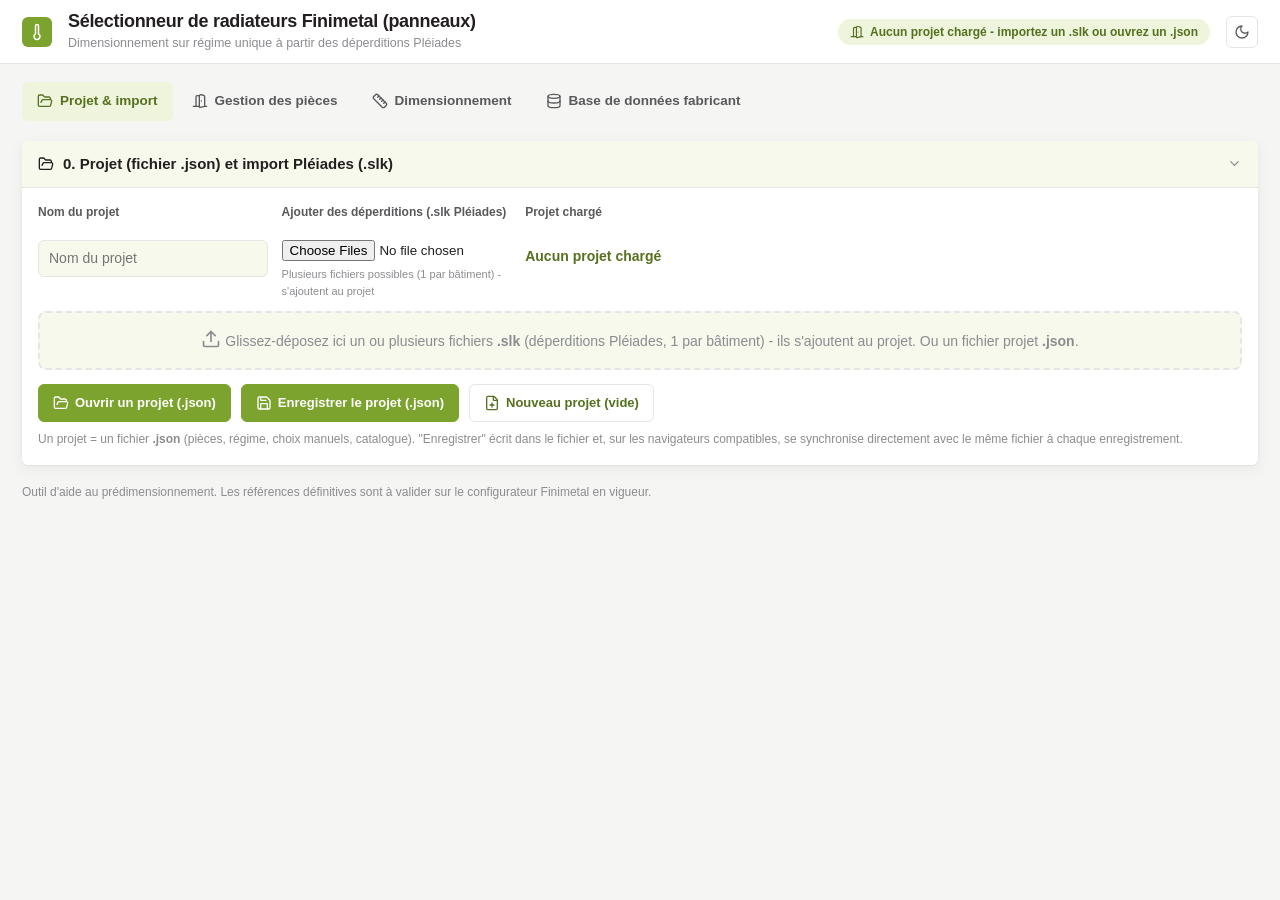
==== commit 8753205e: "Thème repris de planif et icônes Lucide Palette papier/encre à primaire olive, variables CSS en fran" ====
--- a/Selectionneur_radiateurs_Finimetal_v3.html
+++ b/Selectionneur_radiateurs_Finimetal_v3.html
@@ -1,123 +1,311 @@
 <!DOCTYPE html>
+<!-- FICHIER GENERE PAR build.py - NE PAS EDITER DIRECTEMENT. Toute modification se fait dans src/, puis : python build.py -->
 <html lang="fr">
 <head>
 <meta charset="utf-8">
 <meta name="viewport" content="width=device-width, initial-scale=1">
+<meta name="color-scheme" content="light dark">
 <title>Sélectionneur de radiateurs Finimetal</title>
 <style>
-  :root{
-    --bleu:#123a5e; --bleu2:#1f5f92; --accent:#e2761b; --ok:#1a8a3a; --ko:#c0392b;
-    --gris:#eef2f6; --gris2:#dce4ec; --txt:#1c2b3a; --muted:#5d6b7a; --bord:#c9d4de;
+/* Sélectionneur de radiateurs : feuille de style.
+   Thème repris de l'outil planif (2026-08-19_Gestion de plannification Zoho) : même palette
+   papier/encre, même primaire olive, mêmes rayons et ombres, clair par défaut et sombre via
+   [data-theme="dark"] ou le réglage système.
+   Police : la pile commence par Inter mais sans lien Google Fonts, pour que l'outil garde
+   zéro requête externe et reste utilisable hors ligne en file://. Sur Windows, Segoe UI prend
+   le relais. */
+:root{
+  color-scheme: light;
+  --fond:#f5f5f3;
+  --papier:#ffffff;
+  --papier-2:#f6f9ec;
+  --papier-3:#eef5dc;
+  --encre:#231f20;
+  --encre-2:#58595b;
+  --discret:#8a8c8f;
+  --ligne:#e4e5e7;
+  --ligne-2:#efeff0;
+  --primaire:#7da32f;
+  --primaire-fond:#eef5dc;
+  --primaire-encre:#55701f;
+  --lien:#55701f;
+  --haute:#c4423b;
+  --haute-fond:#fbe9e7;
+  --moyenne:#d08a1e;
+  --moyenne-fond:#fbf1df;
+  --basse-fond:#f0f0ee;
+  --note-fond:#fbf1df;
+  --note-bord:#d08a1e;
+  --ok:#7da32f;
+  --rayon:6px;
+  --rayon-s:6px;
+  --ombre:0 1px 2px rgba(35,31,32,.06), 0 4px 16px rgba(35,31,32,.06);
+  --vitesse:.12s;
+  --courbe:cubic-bezier(.2,.7,.2,1);
+}
+[data-theme="dark"]{
+  color-scheme: dark;
+  --fond:#131412;
+  --papier:#1b1c19;
+  --papier-2:#21251b;
+  --papier-3:#2a2f20;
+  --encre:#edece9;
+  --encre-2:#b5b4b0;
+  --discret:#8b8d90;
+  --ligne:#2e2f2c;
+  --ligne-2:#252624;
+  --primaire:#a5cc52;
+  --primaire-fond:#2b3319;
+  --primaire-encre:#c6e18b;
+  --lien:#b5d178;
+  --haute:#e0736c;
+  --haute-fond:#3a2220;
+  --moyenne:#e0a558;
+  --moyenne-fond:#362a15;
+  --basse-fond:#26272a;
+  --note-fond:#33290f;
+  --note-bord:#b07a24;
+  --ok:#a5cc52;
+  --ombre:0 1px 2px rgba(0,0,0,.3), 0 4px 16px rgba(0,0,0,.25);
+}
+@media (prefers-reduced-motion: reduce){ :root{ --vitesse:0s } *{ animation:none !important; transition:none !important } }
+
+*{box-sizing:border-box}
+body{
+  font-family:Inter,-apple-system,"Segoe UI",Roboto,"Helvetica Neue",Arial,sans-serif;
+  margin:0;color:var(--encre);background:var(--fond);font-size:14px;line-height:1.5;
+  transition:background-color var(--vitesse),color var(--vitesse);
+}
+a{color:var(--lien);text-decoration:none}
+a:hover{text-decoration:underline}
+:focus-visible{outline:2px solid var(--primaire);outline-offset:2px;border-radius:4px}
+.ico{vertical-align:-3px;flex:none}
+
+/* ---- en-tete */
+header{
+  display:flex;align-items:center;gap:8px 16px;flex-wrap:wrap;
+  padding:11px 22px;background:var(--papier);border-bottom:1px solid var(--ligne);
+  position:sticky;top:0;z-index:6;
+}
+header .logo{
+  width:30px;height:30px;border-radius:var(--rayon-s);background:var(--primaire);color:#fff;
+  display:inline-flex;align-items:center;justify-content:center;flex:none;
+}
+[data-theme="dark"] header .logo{color:#0f141b}
+header .titre{display:flex;flex-direction:column;gap:1px;min-width:0}
+header h1{margin:0;font-size:18px;font-weight:800;letter-spacing:-.3px;color:var(--encre);line-height:1.2}
+header .sub{font-size:12.5px;color:var(--discret);font-weight:400}
+header .espace{flex:1}
+header .badge{
+  display:inline-flex;align-items:center;gap:6px;background:var(--papier-3);color:var(--primaire-encre);
+  border-radius:20px;padding:4px 12px;font-size:12px;font-weight:600;
+}
+.bouton-theme{
+  background:transparent;border:1px solid var(--ligne);color:var(--encre-2);border-radius:var(--rayon-s);
+  width:32px;height:32px;display:inline-flex;align-items:center;justify-content:center;cursor:pointer;
+  transition:background-color var(--vitesse),transform var(--vitesse);flex:none;
+}
+.bouton-theme:hover{background:var(--papier-3);transform:rotate(15deg)}
+
+.wrap{padding:18px 22px 60px;max-width:1500px;margin:0 auto}
+
+/* ---- onglets */
+.tabs{display:flex;gap:4px;margin:0 0 20px;flex-wrap:wrap}
+.tabs button{
+  display:inline-flex;align-items:center;gap:7px;background:transparent;border:1px solid transparent;
+  padding:8px 14px;font:inherit;font-size:13.5px;font-weight:600;color:var(--encre-2);
+  cursor:pointer;border-radius:var(--rayon);transition:background-color var(--vitesse),color var(--vitesse);
+}
+.tabs button:hover{background:var(--papier-3);color:var(--encre)}
+.tabs button.active{background:var(--primaire-fond);color:var(--primaire-encre)}
+.tabcount{
+  display:inline-block;min-width:18px;padding:0 6px;border-radius:9px;background:var(--primaire);
+  color:#fff;font-size:11px;font-weight:700;line-height:18px;text-align:center;
+}
+[data-theme="dark"] .tabcount{color:#0f141b}
+
+/* ---- panneaux */
+.panel{background:var(--papier);border-radius:var(--rayon);box-shadow:var(--ombre);margin-bottom:18px;overflow:hidden}
+[data-theme="dark"] .panel{border:1px solid var(--ligne)}
+.panel h2{
+  margin:0;padding:12px 16px;font-size:15px;font-weight:700;color:var(--encre);
+  background:var(--papier-2);border-bottom:1px solid var(--ligne);
+  display:flex;align-items:center;gap:9px;cursor:pointer;user-select:none;
+  transition:background-color var(--vitesse);
+}
+.panel h2:hover{background:var(--papier-3)}
+.panel h2 .chev{margin-left:auto;color:var(--discret);display:inline-flex;transition:transform var(--vitesse)}
+.panel .body{padding:16px}
+
+.grid{display:grid;grid-template-columns:repeat(auto-fill,minmax(210px,1fr));gap:14px}
+.fld{display:flex;flex-direction:column;gap:5px}
+.fld label{font-size:12px;font-weight:600;color:var(--encre-2);line-height:1.35;min-height:2.6em;display:flex;align-items:flex-start}
+.fld .hint{font-size:11px;color:var(--discret);font-weight:400}
+.pair{display:flex;gap:8px}
+.pair>div{flex:1;display:flex;flex-direction:column;gap:5px}
+.pair .sep{align-self:flex-end;padding-bottom:8px;color:var(--discret);font-weight:600;flex:0}
+
+input[type=number],input[type=text],select{
+  font:inherit;padding:7px 10px;border:1px solid var(--ligne);border-radius:var(--rayon-s);
+  background-color:var(--papier-2);color:var(--encre);width:100%;
+  transition:border-color var(--vitesse),background-color var(--vitesse);
+}
+input[type=number]:focus,input[type=text]:focus,select:focus{outline:none;border-color:var(--primaire);background-color:var(--papier)}
+
+.chips{display:flex;gap:8px;flex-wrap:wrap}
+.chip{
+  display:inline-flex;gap:6px;align-items:center;border:1px solid var(--ligne);border-radius:20px;
+  padding:5px 12px;font-size:13px;cursor:pointer;background:var(--papier);color:var(--encre-2);
+  transition:background-color var(--vitesse),border-color var(--vitesse),color var(--vitesse);
+}
+.chip:hover{background:var(--papier-2)}
+.chip:has(input:checked){border-color:var(--primaire);background:var(--primaire-fond);color:var(--primaire-encre);font-weight:600}
+.chip input{margin:0;accent-color:var(--primaire)}
+
+/* ---- boutons */
+.btn{
+  display:inline-flex;align-items:center;gap:6px;background:var(--primaire);color:#fff;border:1px solid var(--primaire);
+  border-radius:var(--rayon-s);padding:8px 14px;font:inherit;font-size:13px;cursor:pointer;font-weight:600;
+  transition:filter var(--vitesse),background-color var(--vitesse),transform var(--vitesse);
+}
+[data-theme="dark"] .btn{color:#0f141b}
+.btn:hover{filter:brightness(1.06)}
+.btn:active{transform:scale(.97)}
+.btn.sec{background:var(--papier);color:var(--primaire-encre);border-color:var(--ligne)}
+.btn.sec:hover{background:var(--primaire-fond);filter:none}
+.btn.mini{padding:4px 9px;font-size:12px}
+.toolbar{display:flex;gap:10px;flex-wrap:wrap;align-items:center;margin-bottom:8px}
+
+/* ---- bandeau de resultats en direct */
+.live{
+  display:flex;gap:18px;flex-wrap:wrap;background:var(--note-fond);border:1px solid var(--note-bord);
+  border-radius:var(--rayon);padding:11px 14px;margin-top:12px;font-size:13px;color:var(--encre);
+}
+.live b{color:var(--moyenne)}
+
+/* ---- tableaux */
+table{border-collapse:collapse;width:100%;font-size:13px}
+th,td{padding:7px 9px;text-align:center;white-space:nowrap;border-bottom:1px solid var(--ligne-2)}
+th{
+  background:var(--papier-2);color:var(--discret);font-weight:600;font-size:11.5px;
+  text-transform:uppercase;letter-spacing:.4px;position:sticky;top:0;z-index:2;
+  border-bottom:1px solid var(--ligne);
+}
+td.l{text-align:left}
+td.empty{padding:26px;color:var(--discret);font-style:italic}
+tr.apt td{background:var(--primaire-fond);font-weight:700;color:var(--primaire-encre);text-align:left}
+tbody tr{transition:background-color var(--vitesse)}
+tbody tr:hover td{background:var(--papier-2)}
+tr.sub td{background:var(--basse-fond);font-weight:600;font-style:italic;color:var(--discret)}
+.rad{background:var(--papier);font-weight:600}
+select.cell{padding:4px 6px;font-size:12px;max-width:110px}
+input.cell{width:64px;padding:4px 6px;font-size:12px;text-align:center}
+th.sortable{cursor:pointer;user-select:none;white-space:nowrap}
+th.sortable:hover{background:var(--papier-3);color:var(--encre-2)}
+th.sort-asc::after,th.sort-desc::after{content:'';display:inline-block;width:0;height:0;margin-left:6px;vertical-align:middle;border-left:4px solid transparent;border-right:4px solid transparent}
+th.sort-asc::after{border-bottom:5px solid currentColor}
+th.sort-desc::after{border-top:5px solid currentColor}
+.tablewrap{overflow-x:auto;max-height:70vh;overflow-y:auto;border:1px solid var(--ligne);border-radius:var(--rayon)}
+.kt th,.kt td{font-size:12px;padding:4px 7px}
+
+/* ---- etats de couverture */
+.cov-ok{color:var(--ok);font-weight:700}
+.cov-ko{color:var(--haute);font-weight:700}
+.cov-hi{color:var(--moyenne);font-weight:700}
+.manflag{color:var(--moyenne);font-weight:700}
+
+/* ---- etiquettes d'emetteur : bleu pour le radiateur, ambre pour le seche-serviette */
+.emlab{
+  display:inline-flex;align-items:center;gap:4px;padding:2px 9px;border-radius:11px;font-size:11px;
+  font-weight:700;color:#fff;letter-spacing:.3px;
+  -webkit-print-color-adjust:exact;print-color-adjust:exact;
+}
+.em-rad{background:var(--primaire)}
+.em-ss{background:var(--moyenne)}
+[data-theme="dark"] .emlab{color:#0f141b}
+
+/* ---- avertissements */
+.regwarn{
+  display:flex;align-items:flex-start;gap:9px;background:var(--haute-fond);border:1px solid var(--haute);
+  color:var(--haute);border-radius:var(--rayon);padding:11px 14px;font-size:13px;font-weight:600;margin:10px 0;
+}
+
+/* ---- sections de parametres */
+.paramsec{margin:0 0 20px;padding:14px 16px;border:1px solid var(--ligne);border-radius:var(--rayon);background:var(--papier)}
+.paramhead{
+  display:inline-flex;align-items:center;gap:6px;font-size:13px;font-weight:700;color:#fff;
+  background:var(--primaire);border-radius:var(--rayon-s);padding:5px 12px;margin-bottom:12px;letter-spacing:.3px;
+}
+.paramsec.ss .paramhead{background:var(--moyenne)}
+[data-theme="dark"] .paramhead{color:#0f141b}
+
+.prodlink{display:inline-flex;align-items:center;gap:5px;margin-top:6px;font-size:12px;color:var(--lien);font-weight:600}
+.prodlink:hover{text-decoration:underline}
+
+/* ---- synthese */
+.synth{display:grid;grid-template-columns:repeat(auto-fit,minmax(160px,1fr));gap:12px}
+.card{background:var(--papier-2);border:1px solid var(--ligne);border-radius:var(--rayon);padding:12px 14px}
+.card .k{font-size:12px;color:var(--discret);display:flex;align-items:center;gap:5px}
+.card .v{font-size:22px;font-weight:700;color:var(--primaire-encre);margin-top:2px}
+.card .u{font-size:12px;color:var(--discret)}
+
+details.meth{font-size:13px;line-height:1.7}
+details.meth summary{cursor:pointer;font-weight:600;color:var(--lien)}
+code{background:var(--basse-fond);padding:1px 5px;border-radius:3px;font-size:12px;font-family:Consolas,"Courier New",monospace}
+.miniinp{width:74px;padding:4px 6px;font-size:12px}
+.note{font-size:12px;color:var(--discret);margin-top:10px;line-height:1.6}
+
+/* ---- impression : le dossier de dimensionnement uniquement, et toujours sur fond clair
+   meme si l'ecran est en theme sombre. */
+@media print{
+  :root,[data-theme="dark"]{
+    color-scheme:light;
+    --fond:#fff;--papier:#fff;--papier-2:#f6f9ec;--papier-3:#eef5dc;
+    --encre:#231f20;--encre-2:#58595b;--discret:#6b6d70;
+    --ligne:#c9cbcd;--ligne-2:#dcdee0;
+    --primaire:#7da32f;--primaire-fond:#eef5dc;--primaire-encre:#43590f;
+    --haute:#a8332c;--moyenne:#a06a12;--ok:#4d6b1c;
+    --basse-fond:#f0f0ee;--note-fond:#fbf1df;--note-bord:#d08a1e;--ombre:none;
   }
-  *{box-sizing:border-box}
-  body{font-family:"Segoe UI",Arial,Helvetica,sans-serif;margin:0;color:var(--txt);background:#f4f7fa;font-size:14px;line-height:1.4}
-  header{background:linear-gradient(100deg,var(--bleu),var(--bleu2));color:#fff;padding:16px 22px}
-  header h1{margin:0 0 3px;font-size:20px;font-weight:600}
-  header .sub{font-size:13px;opacity:.92}
-  header .badge{display:inline-block;background:rgba(255,255,255,.15);border:1px solid rgba(255,255,255,.3);
-    border-radius:4px;padding:2px 8px;margin-top:6px;font-size:12px}
-  .wrap{padding:18px 22px 60px;max-width:1500px;margin:0 auto}
-  .panel{background:#fff;border:1px solid var(--bord);border-radius:8px;margin-bottom:18px;box-shadow:0 1px 3px rgba(0,0,0,.05)}
-  .panel h2{margin:0;padding:11px 16px;font-size:15px;background:var(--gris);border-bottom:1px solid var(--bord);
-    border-radius:8px 8px 0 0;display:flex;align-items:center;gap:8px;cursor:pointer;user-select:none}
-  .panel h2 .chev{margin-left:auto;font-size:12px;color:var(--muted)}
-  .panel .body{padding:14px 16px}
-  .grid{display:grid;grid-template-columns:repeat(auto-fill,minmax(210px,1fr));gap:14px}
-  .fld{display:flex;flex-direction:column;gap:4px}
-  .fld label{font-size:12px;font-weight:600;color:var(--muted);line-height:1.3;min-height:2.6em;display:flex;align-items:flex-start}
-  .fld .hint{font-size:11px;color:var(--muted);font-weight:400}
-  .pair{display:flex;gap:8px}
-  .pair>div{flex:1;display:flex;flex-direction:column;gap:4px}
-  .pair .sep{align-self:flex-end;padding-bottom:8px;color:var(--muted);font-weight:600;flex:0}
-  input[type=number],input[type=text],select{padding:6px 8px;border:1px solid var(--bord);border-radius:5px;font-size:14px;background:#fff;width:100%}
-  .chips{display:flex;gap:8px;flex-wrap:wrap}
-  .chip{display:flex;gap:5px;align-items:center;border:1px solid var(--bord);border-radius:20px;padding:5px 12px;font-size:13px;cursor:pointer;background:#fff}
-  .chip input{margin:0}
-  .btn{background:var(--bleu2);color:#fff;border:none;border-radius:5px;padding:8px 14px;font-size:13px;cursor:pointer;font-weight:600}
-  .btn:hover{background:var(--bleu)}
-  .btn.sec{background:#fff;color:var(--bleu2);border:1px solid var(--bleu2)}
-  .btn.sec:hover{background:var(--gris)}
-  .btn.mini{padding:3px 8px;font-size:11px;font-weight:600}
-  .toolbar{display:flex;gap:10px;flex-wrap:wrap;align-items:center;margin-bottom:6px}
-  .live{display:flex;gap:18px;flex-wrap:wrap;background:#fbf6ef;border:1px solid #f0d9bf;border-radius:6px;padding:10px 14px;margin-top:12px;font-size:13px}
-  .live b{color:var(--accent)}
-  table{border-collapse:collapse;width:100%;font-size:13px}
-  th,td{border:1px solid var(--bord);padding:5px 7px;text-align:center;white-space:nowrap}
-  th{background:var(--bleu);color:#fff;font-weight:600;position:sticky;top:0;z-index:2}
-  td.l{text-align:left}
-  td.empty{padding:26px;color:var(--muted);font-style:italic}
-  tr.apt td{background:#eaf1f7;font-weight:700;color:var(--bleu);text-align:left}
-  tbody tr:hover td{background:#f3f8ff}
-  tr.sub td{background:#f6f9fc;font-weight:600;font-style:italic;color:var(--muted)}
-  .rad{background:#fff;font-weight:600}
-  select.cell{padding:3px 4px;font-size:12px;max-width:110px}
-  input.cell{width:64px;padding:3px 4px;font-size:12px;text-align:center}
-  .cov-ok{color:var(--ok);font-weight:700}
-  .cov-ko{color:var(--ko);font-weight:700}
-  .cov-hi{color:#b8860b;font-weight:700}
-  .emlab{display:inline-block;padding:2px 8px;border-radius:11px;font-size:11px;font-weight:700;color:#fff;letter-spacing:.3px;-webkit-print-color-adjust:exact;print-color-adjust:exact}
-  .em-rad{background:var(--bleu2)}
-  .em-ss{background:var(--accent)}
-  .tabs{display:flex;gap:2px;margin:0 0 20px;border-bottom:2px solid var(--bord);flex-wrap:wrap}
-  .tabs button{background:none;border:none;border-bottom:3px solid transparent;padding:11px 20px;font-size:14px;font-weight:600;color:var(--muted);cursor:pointer;margin-bottom:-2px;border-radius:6px 6px 0 0}
-  .tabs button:hover{color:var(--bleu);background:var(--gris)}
-  .tabs button.active{color:var(--bleu);border-bottom-color:var(--accent)}
-  .tabcount{display:inline-block;margin-left:7px;background:var(--accent);color:#fff;font-size:11px;font-weight:700;border-radius:9px;padding:1px 7px;vertical-align:middle}
-  th.sortable{cursor:pointer;user-select:none;white-space:nowrap}
-  th.sortable:hover{background:rgba(255,255,255,.14)}
-  th.sort-asc::after,th.sort-desc::after{content:'';display:inline-block;width:0;height:0;margin-left:6px;vertical-align:middle;border-left:4px solid transparent;border-right:4px solid transparent}
-  th.sort-asc::after{border-bottom:5px solid currentColor}
-  th.sort-desc::after{border-top:5px solid currentColor}
-  .regwarn{background:#fdecea;border:1px solid var(--ko);color:#8a1f16;border-radius:6px;padding:10px 14px;font-size:13px;font-weight:600;margin:10px 0}
-  .manflag{color:var(--accent);font-weight:700}
-  .paramsec{margin:0 0 20px;padding:14px 16px;border:1px solid var(--bord);border-radius:8px;background:#fcfdff}
-  .paramhead{font-size:13px;font-weight:700;color:#fff;background:var(--bleu2);border-radius:5px;padding:5px 12px;display:inline-block;margin-bottom:12px;letter-spacing:.4px}
-  .paramsec.ss .paramhead{background:var(--accent)}
-  .prodlink{display:inline-block;margin-top:6px;font-size:12px;color:var(--bleu);font-weight:600;text-decoration:none;border-bottom:1px dotted var(--bleu)}
-  .prodlink:hover{color:var(--bleu2);border-bottom-style:solid}
-  /* Impression = dossier de dimensionnement : on n'imprime QUE la vue Dimensionnement (ni Projet, ni Gestion, ni Base fabricant). */
-  @media print{ .tabs{display:none!important} .panel[data-view]{display:none!important} .panel[data-view="dim"]{display:block!important} }
-  .note{font-size:12px;color:var(--muted);margin-top:10px;line-height:1.6}
-  .tablewrap{overflow-x:auto;max-height:70vh;overflow-y:auto;border:1px solid var(--bord);border-radius:6px}
-  .synth{display:grid;grid-template-columns:repeat(auto-fit,minmax(160px,1fr));gap:12px}
-  .card{background:var(--gris);border:1px solid var(--bord);border-radius:7px;padding:11px 13px}
-  .card .k{font-size:12px;color:var(--muted)}
-  .card .v{font-size:22px;font-weight:700;color:var(--bleu)}
-  .card .u{font-size:12px;color:var(--muted)}
-  details.meth{font-size:13px;line-height:1.7}
-  details.meth summary{cursor:pointer;font-weight:600;color:var(--bleu2)}
-  code{background:var(--gris);padding:1px 5px;border-radius:3px;font-size:12px}
-  .miniinp{width:74px;padding:3px 5px;font-size:12px}
-  .kt th,.kt td{font-size:12px;padding:3px 6px}
-  @media print{
-    header{background:var(--bleu) !important;-webkit-print-color-adjust:exact;print-color-adjust:exact}
-    .noprint{display:none !important}
-    .panel{break-inside:avoid;box-shadow:none}
-    .tablewrap{max-height:none;overflow:visible}
-    th{position:static}
-    body{background:#fff;font-size:11px}
-  }
+  .tabs{display:none !important}
+  .panel[data-view]{display:none !important}
+  .panel[data-view="dim"]{display:block !important}
+  .noprint{display:none !important}
+  header{position:static;border-bottom:1px solid var(--ligne)}
+  .bouton-theme{display:none !important}
+  .panel{break-inside:avoid;box-shadow:none;border:1px solid var(--ligne)}
+  .tablewrap{max-height:none;overflow:visible}
+  th{position:static}
+  body{background:#fff;font-size:11px}
+}
 </style>
+<!-- Thème appliqué avant le premier rendu, pour éviter un flash clair au chargement en sombre. -->
+<script>try{var t=localStorage.getItem('finimetal_theme');document.documentElement.dataset.theme=t||(matchMedia('(prefers-color-scheme: dark)').matches?'dark':'light');}catch(e){}</script>
 </head>
 <body>
 <header>
-  <h1>Sélectionneur de radiateurs Finimetal (panneaux)</h1>
-  <div class="sub" id="hdrSub">Dimensionnement sur régime unique à partir des déperditions Pléiades</div>
-  <div class="badge" id="hdrBadge"></div>
+  <span class="logo"><svg width="18" height="18" viewBox="0 0 24 24" fill="none" stroke="currentColor" stroke-width="2" stroke-linecap="round" stroke-linejoin="round" aria-hidden="true"><path d="M14 4v10.54a4 4 0 1 1-4 0V4a2 2 0 0 1 4 0Z"/></svg></span>
+  <div class="titre">
+    <h1>Sélectionneur de radiateurs Finimetal (panneaux)</h1>
+    <span class="sub" id="hdrSub">Dimensionnement sur régime unique à partir des déperditions Pléiades</span>
+  </div>
+  <span class="espace"></span>
+  <div class="badge"><svg class="ico" width="14" height="14" viewBox="0 0 24 24" fill="none" stroke="currentColor" stroke-width="2" stroke-linecap="round" stroke-linejoin="round" aria-hidden="true"><path d="M11 20H2"/><path d="M11 4.562v16.157a1 1 0 0 0 1.242.97L19 20V5.562a2 2 0 0 0-1.515-1.94l-4-1A2 2 0 0 0 11 4.561z"/><path d="M11 4H8a2 2 0 0 0-2 2v14"/><path d="M14 12h.01"/><path d="M22 20h-3"/></svg><span id="hdrBadge"></span></div>
+  <button type="button" class="bouton-theme noprint" id="btnTheme" aria-label="Changer de thème"></button>
 </header>
 
 <div class="wrap">
 
   <div class="tabs noprint">
-    <button data-view="projet" onclick="showView('projet')">Projet &amp; import</button>
-    <button data-view="pieces" onclick="showView('pieces')">Gestion des pièces <span class="tabcount" id="tabCountPieces"></span></button>
-    <button data-view="dim" onclick="showView('dim')">Dimensionnement</button>
-    <button data-view="db" onclick="showView('db')">Base de données fabricant</button>
+    <button data-view="projet" data-ico="dossier" onclick="showView('projet')">Projet &amp; import</button>
+    <button data-view="pieces" data-ico="piece" onclick="showView('pieces')">Gestion des pièces <span class="tabcount" id="tabCountPieces"></span></button>
+    <button data-view="dim" data-ico="dimensionnement" onclick="showView('dim')">Dimensionnement</button>
+    <button data-view="db" data-ico="base_donnees" onclick="showView('db')">Base de données fabricant</button>
   </div>
 
   <!-- ===================== 0. PROJET / IMPORT ===================== -->
   <div class="panel" data-view="projet">
-    <h2 onclick="toggle(this)">0. Projet (fichier .json) et import Pléiades (.slk) <span class="chev">v</span></h2>
+    <h2 onclick="toggle(this)" data-ico="dossier">0. Projet (fichier .json) et import Pléiades (.slk) <span class="chev" data-ico="chevron_bas" data-ico-taille="15"></span></h2>
     <div class="body">
       <div class="grid">
         <div class="fld">
@@ -131,19 +319,20 @@
         </div>
         <div class="fld">
           <label>Projet chargé</label>
-          <div id="projInfo" style="padding:6px 0;font-weight:600;color:var(--bleu)"></div>
+          <div id="projInfo" style="padding:6px 0;font-weight:600;color:var(--primaire-encre)"></div>
         </div>
       </div>
-      <div id="dropzone" style="margin-top:12px;border:2px dashed var(--bord);border-radius:8px;
-        padding:16px;text-align:center;color:var(--muted);background:#fbfdff;cursor:pointer">
+      <div id="dropzone" style="margin-top:12px;border:2px dashed var(--ligne);border-radius:8px;
+        padding:16px;text-align:center;color:var(--discret);background:var(--papier-2);cursor:pointer"
+        data-ico="importer" data-ico-taille="20">
 Glissez-déposez ici un ou plusieurs fichiers <b>.slk</b> (déperditions Pléiades, 1 par bâtiment) - ils s'ajoutent au projet. Ou un fichier projet <b>.json</b>.
       </div>
       <div id="importMsg" style="margin-top:10px;font-size:13px"></div>
       <input type="file" id="fileJson" accept=".json,application/json" style="display:none">
       <div class="toolbar noprint" style="margin-top:14px">
-        <button class="btn" onclick="openProject()">Ouvrir un projet (.json)</button>
-        <button class="btn" onclick="saveProject()">Enregistrer le projet (.json)</button>
-        <button class="btn sec" onclick="newProject()">Nouveau projet (vide)</button>
+        <button class="btn" data-ico="dossier" onclick="openProject()">Ouvrir un projet (.json)</button>
+        <button class="btn" data-ico="enregistrer" onclick="saveProject()">Enregistrer le projet (.json)</button>
+        <button class="btn sec" data-ico="nouveau" onclick="newProject()">Nouveau projet (vide)</button>
       </div>
       <div class="note" style="margin-top:8px">
         Un projet = un fichier <b>.json</b> (pièces, régime, choix manuels, catalogue). "Enregistrer" écrit dans le fichier
@@ -154,7 +343,7 @@
 
   <!-- ===================== GESTION DES PIECES ===================== -->
   <div class="panel" data-view="pieces">
-    <h2>Gestion des pièces (émetteur, renommer, supprimer)</h2>
+    <h2 data-ico="piece">Gestion des pièces (émetteur, renommer, supprimer)</h2>
     <div class="body">
       <div class="note noprint" style="margin-top:0">
         Définissez l'émetteur de chaque pièce (radiateur panneau ou sèche-serviette). Par défaut, les pièces
@@ -169,8 +358,8 @@
           <option value="rad">Radiateurs seuls</option>
           <option value="ss">Sèche-serviettes seuls</option>
         </select>
-        <button class="btn sec mini" onclick="rmReset()">Réinitialiser</button>
-        <span id="rmCount" style="margin-left:auto;font-size:12px;color:var(--muted)"></span>
+        <button class="btn sec mini" data-ico="reinitialiser" data-ico-taille="14" onclick="rmReset()">Réinitialiser</button>
+        <span id="rmCount" style="margin-left:auto;font-size:12px;color:var(--discret)"></span>
       </div>
       <div class="tablewrap">
         <table id="roomTbl"></table>
@@ -180,10 +369,10 @@
 
   <!-- ===================== 1. PARAMETRES ===================== -->
   <div class="panel" data-view="dim">
-    <h2 onclick="toggle(this)">1. Paramètres de sélection <span class="chev">v</span></h2>
+    <h2 onclick="toggle(this)" data-ico="parametres">1. Paramètres de sélection <span class="chev" data-ico="chevron_bas" data-ico-taille="15"></span></h2>
     <div class="body">
       <div class="paramsec rad">
-        <div class="paramhead">Paramètres radiateurs</div>
+        <div class="paramhead" data-ico="radiateur" data-ico-taille="15">Paramètres radiateurs</div>
         <div class="grid">
           <div class="fld">
             <label>Énergie radiateur</label>
@@ -196,7 +385,7 @@
           <div class="fld">
             <label>Modèle de radiateur</label>
             <select id="model"></select>
-            <a id="modelLink" class="prodlink noprint" target="_blank" rel="noopener" style="display:none">Ouvrir la fiche produit Finimetal</a>
+            <a id="modelLink" class="prodlink noprint" target="_blank" rel="noopener" data-ico="externe" data-ico-taille="13" style="display:none">Ouvrir la fiche produit Finimetal</a>
             <span class="hint" id="modelHint">Gamme Finimetal</span>
           </div>
           <div class="fld waterOnly">
@@ -254,7 +443,7 @@
         </div>
       </div>
       <div class="paramsec ss">
-        <div class="paramhead">Paramètres sèche-serviettes</div>
+        <div class="paramhead" data-ico="seche_serviette" data-ico-taille="15">Paramètres sèche-serviettes</div>
         <div class="grid">
           <div class="fld">
             <label>Énergie sèche-serviette</label>
@@ -268,7 +457,7 @@
           <div class="fld">
             <label>Modèle sèche-serviette</label>
             <select id="ssModel"></select>
-            <a id="ssModelLink" class="prodlink noprint" target="_blank" rel="noopener" style="display:none">Ouvrir la fiche produit Finimetal</a>
+            <a id="ssModelLink" class="prodlink noprint" target="_blank" rel="noopener" data-ico="externe" data-ico-taille="13" style="display:none">Ouvrir la fiche produit Finimetal</a>
             <span class="hint">Auto sur les pièces "salle de bain / salle d'eau"</span>
           </div>
           <div class="fld ssRegime">
@@ -303,16 +492,16 @@
       <div class="live" id="liveBox"></div>
 
       <div class="toolbar noprint" style="margin-top:14px">
-        <button class="btn" id="btnRecalc" onclick="recalcAll()">Réinitialiser les choix manuels</button>
-        <button class="btn sec" id="btnCsv" onclick="exportCSV()">Exporter le bordereau (CSV)</button>
-        <button class="btn sec" id="btnPrint" onclick="window.print()">Imprimer / PDF</button>
+        <button class="btn" id="btnRecalc" data-ico="reinitialiser" onclick="recalcAll()">Réinitialiser les choix manuels</button>
+        <button class="btn sec" id="btnCsv" data-ico="csv" onclick="exportCSV()">Exporter le bordereau (CSV)</button>
+        <button class="btn sec" id="btnPrint" data-ico="imprimer" onclick="window.print()">Imprimer / PDF</button>
       </div>
     </div>
   </div>
 
   <!-- ===================== 2. SYNTHESE ===================== -->
   <div class="panel" data-view="dim">
-    <h2 onclick="toggle(this)">2. Synthèse du projet <span class="chev">v</span></h2>
+    <h2 onclick="toggle(this)" data-ico="synthese">2. Synthèse du projet <span class="chev" data-ico="chevron_bas" data-ico-taille="15"></span></h2>
     <div class="body">
       <div class="synth" id="synth"></div>
       <div style="margin-top:16px">
@@ -326,7 +515,7 @@
 
   <!-- ===================== 3. TABLEAU PIECES ===================== -->
   <div class="panel" data-view="dim">
-    <h2 onclick="toggle(this)">3. Sélection pièce par pièce <span class="chev">v</span></h2>
+    <h2 onclick="toggle(this)" data-ico="tableau">3. Sélection pièce par pièce <span class="chev" data-ico="chevron_bas" data-ico-taille="15"></span></h2>
     <div class="body">
       <div class="note noprint" style="margin-top:0">
         Ti et P requise proviennent de Pléiades (non modifiables). Colonnes ajustables :
@@ -334,7 +523,7 @@
         Bouton <b>Auto</b> = revenir à la sélection automatique. Astérisque <b>*</b> = pièce en choix manuel.
         Couverture verte = dans la tolérance, rouge = insuffisant, orange = au-delà de la tolérance maxi.
       </div>
-      <div id="regimeWarn" class="regwarn" style="display:none">
+      <div id="regimeWarn" class="regwarn" style="display:none" data-ico="attention" data-ico-taille="17">
         Régime non saisi : renseignez la <b>température aller / retour</b> (bloc Paramètres) pour dimensionner les émetteurs à eau. Export et impression désactivés.
       </div>
       <div class="tablewrap">
@@ -345,7 +534,7 @@
 
   <!-- ===================== 4. CATALOGUE ===================== -->
   <div class="panel" data-view="dim">
-    <h2 onclick="toggle(this,true)">4. Catalogue du modèle courant et méthode <span class="chev">&gt;</span></h2>
+    <h2 onclick="toggle(this,true)" data-ico="catalogue">4. Catalogue du modèle courant et méthode <span class="chev" data-ico="chevron" data-ico-taille="15"></span></h2>
     <div class="body" style="display:none">
       <p class="note" style="margin-top:0">
         Puissances à <b>DT50</b> (75/65/20 °C selon EN 442), en <b>W/m</b> (watts par mètre), et exposant <b>n</b> (Pente)
@@ -356,7 +545,7 @@
         <table id="catTbl" class="kt"></table>
       </div>
       <details class="meth" style="margin-top:16px">
-        <summary>Méthode de calcul (à lire)</summary>
+        <summary data-ico="info" data-ico-taille="14">Méthode de calcul (à lire)</summary>
         <p><b>Puissance requise</b> par pièce = colonne "Total" des déperditions Pléiades (base + relance), ou vos valeurs saisies.</p>
         <p><b>Écart de température</b> pour la consigne réelle de chaque pièce, en moyenne arithmétique
         (convention Finimetal) : <code>DT = (Te + Ts)/2 - Ti</code>.</p>
@@ -365,7 +554,7 @@
         <p><b>Puissance émise</b> = W/m x longueur(m) x f. La sélection auto retient la plus petite longueur réellement
         disponible (variable selon le type et la hauteur) couvrant la puissance requise majorée de la tolérance mini,
         en privilégiant le type le plus fin.</p>
-        <p style="color:var(--muted)">Données extraites du calculateur officiel Finimetal (marché France). Chaque
+        <p style="color:var(--discret)">Données extraites du calculateur officiel Finimetal (marché France). Chaque
         modèle a ses propres puissances : contrairement à une idée reçue, Compact, Standard et Intégré ne sont pas
         identiques (Standard et Intégré émettent un peu plus). Deco reprend le corps du Plan.</p>
       </details>
@@ -374,7 +563,7 @@
 
   <!-- ===================== BASE DE DONNEES FABRICANT ===================== -->
   <div class="panel" data-view="db">
-    <h2>Base de données fabricant (Finimetal - marché France, lecture seule)</h2>
+    <h2 data-ico="base_donnees">Base de données fabricant (Finimetal - marché France, lecture seule)</h2>
     <div class="body">
       <div class="note" style="margin-top:0">
         Catalogue officiel Finimetal (tous les modèles panneaux, décoratifs, électriques et sèche-serviettes du marché
@@ -389,8 +578,8 @@
         <select id="dbEnergie" class="cell" style="max-width:150px" onchange="dbPickCat()"></select>
         <select id="dbModel" class="cell" style="max-width:260px" onchange="renderDbTable()"></select>
         <input type="text" id="dbSearch" placeholder="Filtrer (hauteur, longueur, code)..." style="max-width:230px" oninput="dbSearchInput()">
-        <a id="dbLink" class="prodlink" target="_blank" rel="noopener" style="display:none;margin-top:0">Ouvrir la fiche produit Finimetal</a>
-        <span id="dbInfo" style="margin-left:auto;font-size:12px;color:var(--muted)"></span>
+        <a id="dbLink" class="prodlink" target="_blank" rel="noopener" data-ico="externe" data-ico-taille="13" style="display:none;margin-top:0">Ouvrir la fiche produit Finimetal</a>
+        <span id="dbInfo" style="margin-left:auto;font-size:12px;color:var(--discret)"></span>
       </div>
       <div class="tablewrap">
         <table id="dbTbl" class="kt"></table>
@@ -427,6 +616,62 @@
 
 function mTypes(S){ return mdl(S).types || TYPE_ORDER; }
 
+/* ============================ ICONES (Lucide) ============================ */
+// Icones Lucide (lucide.dev, licence ISC), traces embarques pour que l'outil reste
+// utilisable hors ligne et en file:// : aucune requete externe. Trait 2, bouts ronds,
+// grille 24. Meme convention que l'outil planif, pour que les deux se ressemblent.
+// Usage : ico('radiateur', 16) renvoie une chaine SVG qui herite de la couleur du texte.
+const TRACES_ICONES = {
+  ok: '<path d="M20 6 9 17l-5-5"/>',
+  fermer: '<path d="M18 6 6 18"/><path d="m6 6 12 12"/>',
+  chevron: '<path d="m9 18 6-6-6-6"/>',
+  chevron_bas: '<path d="m6 9 6 6 6-6"/>',
+  plus: '<path d="M5 12h14"/><path d="M12 5v14"/>',
+  moins: '<path d="M5 12h14"/>',
+  info: '<circle cx="12" cy="12" r="10"/><path d="M12 16v-4"/><path d="M12 8h.01"/>',
+  attention: '<path d="m21.73 18-8-14a2 2 0 0 0-3.48 0l-8 14A2 2 0 0 0 4 21h16a2 2 0 0 0 1.73-3"/><path d="M12 9v4"/><path d="M12 17h.01"/>',
+  crayon: '<path d="M21.174 6.812a1 1 0 0 0-3.986-3.987L3.842 16.174a2 2 0 0 0-.5.83l-1.321 4.352a.5.5 0 0 0 .623.622l4.353-1.32a2 2 0 0 0 .83-.497z"/><path d="m15 5 4 4"/>',
+  externe: '<path d="M15 3h6v6"/><path d="M10 14 21 3"/><path d="M18 13v6a2 2 0 0 1-2 2H5a2 2 0 0 1-2-2V8a2 2 0 0 1 2-2h6"/>',
+  soleil: '<circle cx="12" cy="12" r="4"/><path d="M12 2v2"/><path d="M12 20v2"/><path d="m4.93 4.93 1.41 1.41"/><path d="m17.66 17.66 1.41 1.41"/><path d="M2 12h2"/><path d="M20 12h2"/><path d="m6.34 17.66-1.41 1.41"/><path d="m19.07 4.93-1.41 1.41"/>',
+  lune: '<path d="M12 3a6 6 0 0 0 9 9 9 9 0 1 1-9-9Z"/>',
+  recherche: '<circle cx="11" cy="11" r="8"/><path d="m21 21-4.3-4.3"/>',
+  fichier: '<path d="M15 2H6a2 2 0 0 0-2 2v16a2 2 0 0 0 2 2h12a2 2 0 0 0 2-2V7Z"/><path d="M14 2v4a2 2 0 0 0 2 2h4"/><path d="M10 9H8"/><path d="M16 13H8"/><path d="M16 17H8"/>',
+  dossier: '<path d="m6 14 1.5-2.9A2 2 0 0 1 9.24 10H20a2 2 0 0 1 1.94 2.5l-1.54 6a2 2 0 0 1-1.95 1.5H4a2 2 0 0 1-2-2V5a2 2 0 0 1 2-2h3.9a2 2 0 0 1 1.69.9l.81 1.2a2 2 0 0 0 1.67.9H18a2 2 0 0 1 2 2v2"/>',
+  coche_cercle: '<circle cx="12" cy="12" r="10"/><path d="m9 12 2 2 4-4"/>',
+  liste: '<path d="M3 12h.01"/><path d="M3 18h.01"/><path d="M3 6h.01"/><path d="M8 12h13"/><path d="M8 18h13"/><path d="M8 6h13"/>',
+  reglages: '<line x1="21" x2="14" y1="4" y2="4"/><line x1="10" x2="3" y1="4" y2="4"/><line x1="21" x2="12" y1="12" y2="12"/><line x1="8" x2="3" y1="12" y2="12"/><line x1="21" x2="16" y1="20" y2="20"/><line x1="12" x2="3" y1="20" y2="20"/><line x1="14" x2="14" y1="2" y2="6"/><line x1="8" x2="8" y1="10" y2="14"/><line x1="16" x2="16" y1="18" y2="22"/>',
+  radiateur: '<path d="M14 4v10.54a4 4 0 1 1-4 0V4a2 2 0 0 1 4 0Z"/>',
+  seche_serviette: '<path d="M10 4 8 6"/><path d="M17 19v2"/><path d="M2 12h20"/><path d="M7 19v2"/><path d="M9 5 7.621 3.621A2.121 2.121 0 0 0 4 5v12a2 2 0 0 0 2 2h12a2 2 0 0 0 2-2v-5"/>',
+  dimensionnement: '<path d="M21.3 15.3a2.4 2.4 0 0 1 0 3.4l-2.6 2.6a2.4 2.4 0 0 1-3.4 0L2.7 8.7a2.41 2.41 0 0 1 0-3.4l2.6-2.6a2.41 2.41 0 0 1 3.4 0Z"/><path d="m14.5 12.5 2-2"/><path d="m11.5 9.5 2-2"/><path d="m8.5 6.5 2-2"/><path d="m17.5 15.5 2-2"/>',
+  base_donnees: '<ellipse cx="12" cy="5" rx="9" ry="3"/><path d="M3 5V19A9 3 0 0 0 21 19V5"/><path d="M3 12A9 3 0 0 0 21 12"/>',
+  tableau: '<path d="M12 3v18"/><rect width="18" height="18" x="3" y="3" rx="2"/><path d="M3 9h18"/><path d="M3 15h18"/>',
+  imprimer: '<path d="M6 18H4a2 2 0 0 1-2-2v-5a2 2 0 0 1 2-2h16a2 2 0 0 1 2 2v5a2 2 0 0 1-2 2h-2"/><path d="M6 9V3a1 1 0 0 1 1-1h10a1 1 0 0 1 1 1v6"/><rect x="6" y="14" width="12" height="8" rx="1"/>',
+  telecharger: '<path d="M12 15V3"/><path d="M21 15v4a2 2 0 0 1-2 2H5a2 2 0 0 1-2-2v-4"/><path d="m7 10 5 5 5-5"/>',
+  importer: '<path d="M12 3v12"/><path d="m17 8-5-5-5 5"/><path d="M21 15v4a2 2 0 0 1-2 2H5a2 2 0 0 1-2-2v-4"/>',
+  enregistrer: '<path d="M15.2 3a2 2 0 0 1 1.4.6l3.8 3.8a2 2 0 0 1 .6 1.4V19a2 2 0 0 1-2 2H5a2 2 0 0 1-2-2V5a2 2 0 0 1 2-2z"/><path d="M17 21v-7a1 1 0 0 0-1-1H8a1 1 0 0 0-1 1v7"/><path d="M7 3v4a1 1 0 0 0 1 1h7"/>',
+  supprimer: '<path d="M10 11v6"/><path d="M14 11v6"/><path d="M19 6v14a2 2 0 0 1-2 2H7a2 2 0 0 1-2-2V6"/><path d="M3 6h18"/><path d="M8 6V4a2 2 0 0 1 2-2h4a2 2 0 0 1 2 2v2"/>',
+  piece: '<path d="M11 20H2"/><path d="M11 4.562v16.157a1 1 0 0 0 1.242.97L19 20V5.562a2 2 0 0 0-1.515-1.94l-4-1A2 2 0 0 0 11 4.561z"/><path d="M11 4H8a2 2 0 0 0-2 2v14"/><path d="M14 12h.01"/><path d="M22 20h-3"/>',
+  batiment: '<path d="M15 21v-8a1 1 0 0 0-1-1h-4a1 1 0 0 0-1 1v8"/><path d="M3 10a2 2 0 0 1 .709-1.528l7-6a2 2 0 0 1 2.582 0l7 6A2 2 0 0 1 21 10v9a2 2 0 0 1-2 2H5a2 2 0 0 1-2-2z"/>',
+  csv: '<path d="M6 22a2 2 0 0 1-2-2V4a2 2 0 0 1 2-2h8a2.4 2.4 0 0 1 1.704.706l3.588 3.588A2.4 2.4 0 0 1 20 8v12a2 2 0 0 1-2 2z"/><path d="M14 2v5a1 1 0 0 0 1 1h5"/><path d="M8 13h2"/><path d="M14 13h2"/><path d="M8 17h2"/><path d="M14 17h2"/>',
+  json: '<path d="M6 22a2 2 0 0 1-2-2V4a2 2 0 0 1 2-2h8a2.4 2.4 0 0 1 1.704.706l3.588 3.588A2.4 2.4 0 0 1 20 8v12a2 2 0 0 1-2 2z"/><path d="M14 2v5a1 1 0 0 0 1 1h5"/><path d="M10 12a1 1 0 0 0-1 1v1a1 1 0 0 1-1 1 1 1 0 0 1 1 1v1a1 1 0 0 0 1 1"/><path d="M14 18a1 1 0 0 0 1-1v-1a1 1 0 0 1 1-1 1 1 0 0 1-1-1v-1a1 1 0 0 0-1-1"/>',
+  synthese: '<path d="M3 3v16a2 2 0 0 0 2 2h16"/><path d="M18 17V9"/><path d="M13 17V5"/><path d="M8 17v-3"/>',
+  catalogue: '<path d="M12 5v16"/><path d="M20.001 19A2 2 0 0022 17V5a2 2 0 00-1.999-2L16 3.002A5 5 0 0012 5a5 5 0 00-4-2H4a2 2 0 00-2 2v12a2 2 0 001.999 2H8a5 5 0 014 2 5 5 0 014-2z"/>',
+  eau: '<path d="M12 22a7 7 0 0 0 7-7c0-2-1-3.9-3-5.5s-3.5-4-4-6.5c-.5 2.5-2 4.9-4 6.5C6 11.1 5 13 5 15a7 7 0 0 0 7 7z"/>',
+  electrique: '<path d="M15.914 4a1.5 1.5 0 00-2.474-1.561l-9 9A1.5 1.5 0 005.5 14h4.002a.5.5 0 01.471.666L8.086 20a1.5 1.5 0 002.475 1.56l9-9A1.5 1.5 0 0018.5 10h-3.997a.5.5 0 01-.472-.667z"/>',
+  nouveau: '<path d="M6 22a2 2 0 0 1-2-2V4a2 2 0 0 1 2-2h8a2.4 2.4 0 0 1 1.704.706l3.588 3.588A2.4 2.4 0 0 1 20 8v12a2 2 0 0 1-2 2z"/><path d="M14 2v5a1 1 0 0 0 1 1h5"/><path d="M9 15h6"/><path d="M12 18v-6"/>',
+  puissance: '<path d="M12 3q1 4 4 6.5t3 5.5a1 1 0 0 1-14 0 5 5 0 0 1 1-3 1 1 0 0 0 5 0c0-2-1.5-3-1.5-5q0-2 2.5-4"/>',
+  trier: '<path d="m21 16-4 4-4-4"/><path d="M17 20V4"/><path d="m3 8 4-4 4 4"/><path d="M7 4v16"/>',
+  types: '<path d="M12.83 2.18a2 2 0 0 0-1.66 0L2.6 6.08a1 1 0 0 0 0 1.83l8.58 3.91a2 2 0 0 0 1.66 0l8.58-3.9a1 1 0 0 0 0-1.83z"/><path d="M2 12a1 1 0 0 0 .58.91l8.6 3.91a2 2 0 0 0 1.65 0l8.58-3.9A1 1 0 0 0 22 12"/><path d="M2 17a1 1 0 0 0 .58.91l8.6 3.91a2 2 0 0 0 1.65 0l8.58-3.9A1 1 0 0 0 22 17"/>',
+  reinitialiser: '<path d="M3 12a9 9 0 1 0 9-9 9.75 9.75 0 0 0-6.74 2.74L3 8"/><path d="M3 3v5h5"/>',
+  parametres: '<path d="M10 5H3"/><path d="M12 19H3"/><path d="M14 3v4"/><path d="M16 17v4"/><path d="M21 12h-9"/><path d="M21 19h-5"/><path d="M21 5h-7"/><path d="M8 10v4"/><path d="M8 12H3"/>',
+};
+
+function ico(nom, taille = 16, classe = ''){
+  const traces = TRACES_ICONES[nom] || TRACES_ICONES.info;
+  return `<svg class="ico ${classe}" width="${taille}" height="${taille}" viewBox="0 0 24 24"`
+    + ` fill="none" stroke="currentColor" stroke-width="2" stroke-linecap="round"`
+    + ` stroke-linejoin="round" aria-hidden="true">${traces}</svg>`;
+}
 /* ============================ ETAT GLOBAL ============================ */
 let ROOMS   = [];        // {id, bat, apt, piece, Ti, surf, dep, total, emitter?}
 let PROJECT_NAME = "";
@@ -671,7 +916,7 @@
       : `<td>${selType(id,e,S)}</td><td>${selHeight(id,e,S)}</td><td>${selLen(id,e,S)}</td>`;
     html+=`<tr>`+
       `<td class="l">${esc(r.apt)}</td><td class="l">${esc(r.piece)}${e.manual?' <span class="manflag" title="Choix manuel">*</span>':''}</td>`+
-      `<td>${bath?'<span class="emlab em-ss">SS</span>':'<span class="emlab em-rad">RAD</span>'}</td>`+
+      `<td>${bath?`<span class="emlab em-ss">${ico('seche_serviette',12)}SS</span>`:`<span class="emlab em-rad">${ico('radiateur',12)}RAD</span>`}</td>`+
       `<td>${e.Ti}</td>`+
       `<td>${nf1.format(r.surf||0)}</td>`+
       `<td><b>${nf.format(Math.round(e.Q))}</b></td>`+
@@ -733,7 +978,7 @@
       `<td class="l">${esc(r.apt||'')}</td>`+
       `<td class="l"><input type="text" style="width:160px" value="${attr(r.piece)}" onchange="setPiece(${r.id},this.value)"></td>`+
       `<td>${r.Ti}</td><td>${nf1.format(r.surf||0)}</td><td>${nf.format(reqOf(S,r))}</td>`+
-      `<td><span class="emlab ${isTowel(r)?'em-ss':'em-rad'}" style="margin-right:6px">${isTowel(r)?'SS':'RAD'}</span>`+
+      `<td><span class="emlab ${isTowel(r)?'em-ss':'em-rad'}" style="margin-right:6px">`+`${ico(isTowel(r)?'seche_serviette':'radiateur',12)}${isTowel(r)?'SS':'RAD'}</span>`+
       `<select class="cell" style="max-width:140px" onchange="setEmitter(${r.id},this.value)">`+
         `<option value="auto" ${em==='auto'?'selected':''}>Auto (${autoss?'sèche-serviette':'radiateur'})</option>`+
         `<option value="panneau" ${em==='panneau'?'selected':''}>Radiateur panneau</option>`+
@@ -772,12 +1017,12 @@
   else { a.style.display='none'; a.removeAttribute('href'); } }
 function updateModelLinks(S){ setLink('modelLink', radProduct(S)); setLink('ssModelLink', ssProduct(S)); }
 function renderLive(S){
-  const radReg = (S.radTe>0 && S.radTs>0)? `${S.radTe}/${S.radTs} °C` : '<span style="color:var(--ko)">non saisi</span>';
-  const ssReg = (S.ssTe>0 && S.ssTs>0)? `${S.ssTe}/${S.ssTs} °C` : '<span style="color:var(--ko)">non saisi</span>';
+  const radReg = (S.radTe>0 && S.radTs>0)? `${S.radTe}/${S.radTs} °C` : '<span style="color:var(--haute)">non saisi</span>';
+  const ssReg = (S.ssTe>0 && S.ssTs>0)? `${S.ssTe}/${S.ssTs} °C` : '<span style="color:var(--haute)">non saisi</span>';
   const ssP=ssProduct(S), ssFixed=(S.ssEnergy==='elec');
   const parts=[
-    `<b style="color:var(--bleu2)">Radiateurs ${isElec(S)?'électriques':'eau'}</b> : ${esc(radModelName(S))}`+(isElec(S)?'':` - régime <b>${radReg}</b>`),
-    `<b style="color:var(--accent)">Sèche-serviettes ${SS_LABEL[S.ssEnergy]||''}</b> : ${esc(ssP?ssP.name:'(aucun)')}`+(ssFixed?'':` - régime <b>${ssReg}</b>`)
+    `<b style="color:var(--primaire-encre)">${ico(isElec(S)?'electrique':'eau',14)} Radiateurs ${isElec(S)?'électriques':'eau'}</b> : ${esc(radModelName(S))}`+(isElec(S)?'':` - régime <b>${radReg}</b>`),
+    `<b style="color:var(--moyenne)">${ico('seche_serviette',14)} Sèche-serviettes ${SS_LABEL[S.ssEnergy]||''}</b> : ${esc(ssP?ssP.name:'(aucun)')}`+(ssFixed?'':` - régime <b>${ssReg}</b>`)
   ];
   $('liveBox').innerHTML = parts.map(p=>`<div>${p}</div>`).join('');
 }
@@ -794,14 +1039,14 @@
   if(nElec) parts.push(`${nElec} radiateur(s) élec`);
   if(nSS) parts.push(`${nSS} sèche-serviette(s)`);
   $('synth').innerHTML=
-    card('Puissance requise', nf.format(Math.round(req)), 'W ('+nf1.format(req/1000)+' kW)')+
-    card('Puissance émise', nf.format(Math.round(emit)), 'W')+
-    card('Couverture globale', ROOMS.length?nf1.format(cov):'-', '%')+
-    card('Nombre d\'émetteurs', N, parts.join(' + ')||'-')+
-    card('Pièces en choix manuel', nMan, nMan?'ajustées à la main':'aucune', nMan?'var(--accent)':'')+
-    card('Pièces hors tolérance', ko, ko?'à revoir':'OK', ko?'var(--ko)':'var(--ok)');
-}
-function card(k,v,u,color){ return `<div class="card"><div class="k">${k}</div>`+
+    card('Puissance requise', nf.format(Math.round(req)), 'W ('+nf1.format(req/1000)+' kW)', '', 'puissance')+
+    card('Puissance émise', nf.format(Math.round(emit)), 'W', '', 'radiateur')+
+    card('Couverture globale', ROOMS.length?nf1.format(cov):'-', '%', '', 'synthese')+
+    card('Nombre d\'émetteurs', N, parts.join(' + ')||'-', '', 'types')+
+    card('Pièces en choix manuel', nMan, nMan?'ajustées à la main':'aucune', nMan?'var(--moyenne)':'', 'crayon')+
+    card('Pièces hors tolérance', ko, ko?'à revoir':'OK', ko?'var(--haute)':'var(--ok)', ko?'attention':'coche_cercle');
+}
+function card(k,v,u,color,icone){ return `<div class="card"><div class="k">${icone?ico(icone,13):''}${k}</div>`+
   `<div class="v" ${color?`style="color:${color}"`:''}>${v}</div><div class="u">${u}</div></div>`; }
 function renderBordereau(S){
   const pan={}, it={};
@@ -916,7 +1161,7 @@
   if(n && !confirm(`Réinitialiser en automatique ${n} pièce(s) ajustée(s) manuellement ? Les choix manuels seront perdus.`)) return;
   overrides={}; persist(); render(); }
 function toggle(h){ const b=h.nextElementSibling; const open=b.style.display!=='none';
-  b.style.display=open?'none':''; h.querySelector('.chev').textContent=open?'>':'v'; }
+  b.style.display=open?'none':''; h.querySelector('.chev').innerHTML=ico(open?'chevron':'chevron_bas',15); }
 let CUR_VIEW='dim';
 function showView(v){
   if(!['projet','pieces','dim','db'].includes(v)) v='dim';
@@ -1219,7 +1464,7 @@
 }
 function handleFile(file){ handleFiles(file?[file]:[]); }
 function msg(t,kind){ const el=$('importMsg'); el.textContent=t;
-  el.style.color=kind==='ko'?'var(--ko)':(kind==='ok'?'var(--ok)':'var(--muted)'); }
+  el.style.color=kind==='ko'?'var(--haute)':(kind==='ok'?'var(--ok)':'var(--discret)'); }
 
 /* ============================ INIT ============================ */
 document.querySelectorAll('input,select').forEach(el=>{
@@ -1239,8 +1484,8 @@
 $('fileSlk').addEventListener('change',e=>{ handleFiles(e.target.files); e.target.value=''; });
 $('fileJson').addEventListener('change',e=>{ handleJson(e.target.files[0]); e.target.value=''; });
 (function(){ const dz=$('dropzone');
-  ['dragenter','dragover'].forEach(ev=>dz.addEventListener(ev,e=>{e.preventDefault();dz.style.background='#eef6ff';dz.style.borderColor='var(--bleu2)';}));
-  ['dragleave','drop'].forEach(ev=>dz.addEventListener(ev,e=>{e.preventDefault();dz.style.background='#fbfdff';dz.style.borderColor='var(--bord)';}));
+  ['dragenter','dragover'].forEach(ev=>dz.addEventListener(ev,e=>{e.preventDefault();dz.style.background='var(--primaire-fond)';dz.style.borderColor='var(--primaire)';}));
+  ['dragleave','drop'].forEach(ev=>dz.addEventListener(ev,e=>{e.preventDefault();dz.style.background='var(--papier-2)';dz.style.borderColor='var(--ligne)';}));
   dz.addEventListener('drop',e=>{ handleFiles(e.dataTransfer.files); });
   dz.addEventListener('click',()=>$('fileSlk').click());
 })();
@@ -1255,6 +1500,46 @@
   if(!v) v = ROOMS.length? 'dim' : 'projet';
   showView(v);
 })();
+/* ============================ THEME ET INJECTION DES ICONES ============================ */
+// Tout element portant data-ico recoit l'icone Lucide correspondante en tete de son contenu.
+// Evite de recopier des SVG entiers dans le HTML des vues : un nom d'icone suffit.
+function poserIcones(racine){
+  (racine || document).querySelectorAll('[data-ico]').forEach(el => {
+    if(el.dataset.icoPose) return;            // ne pas doubler si la fonction est rappelee
+    const taille = +el.dataset.icoTaille || 16;
+    el.insertAdjacentHTML('afterbegin', ico(el.dataset.ico, taille));
+    el.dataset.icoPose = '1';
+  });
+}
+
+// Theme clair / sombre : choix memorise, sinon reglage systeme. Le <head> applique deja le
+// theme avant le premier rendu ; ici on ne gere que le bouton et les changements.
+function appliquerTheme(t){
+  document.documentElement.dataset.theme = t;
+  const b = $('btnTheme');
+  if(b){
+    b.innerHTML = ico(t === 'dark' ? 'soleil' : 'lune', 16);
+    b.title = t === 'dark' ? 'Passer en thème clair' : 'Passer en thème sombre';
+  }
+}
+
+function themeMemorise(){ try{ return localStorage.getItem('finimetal_theme'); }catch(e){ return null; } }
+
+function initTheme(){
+  const systeme = () => matchMedia('(prefers-color-scheme: dark)').matches ? 'dark' : 'light';
+  appliquerTheme(themeMemorise() || systeme());
+  matchMedia('(prefers-color-scheme: dark)').addEventListener('change', ev => {
+    if(!themeMemorise()) appliquerTheme(ev.matches ? 'dark' : 'light');
+  });
+  $('btnTheme').addEventListener('click', () => {
+    const t = document.documentElement.dataset.theme === 'dark' ? 'light' : 'dark';
+    try{ localStorage.setItem('finimetal_theme', t); }catch(e){}
+    appliquerTheme(t);
+  });
+}
+
+poserIcones();
+initTheme();
 </script>
 </body>
 </html>
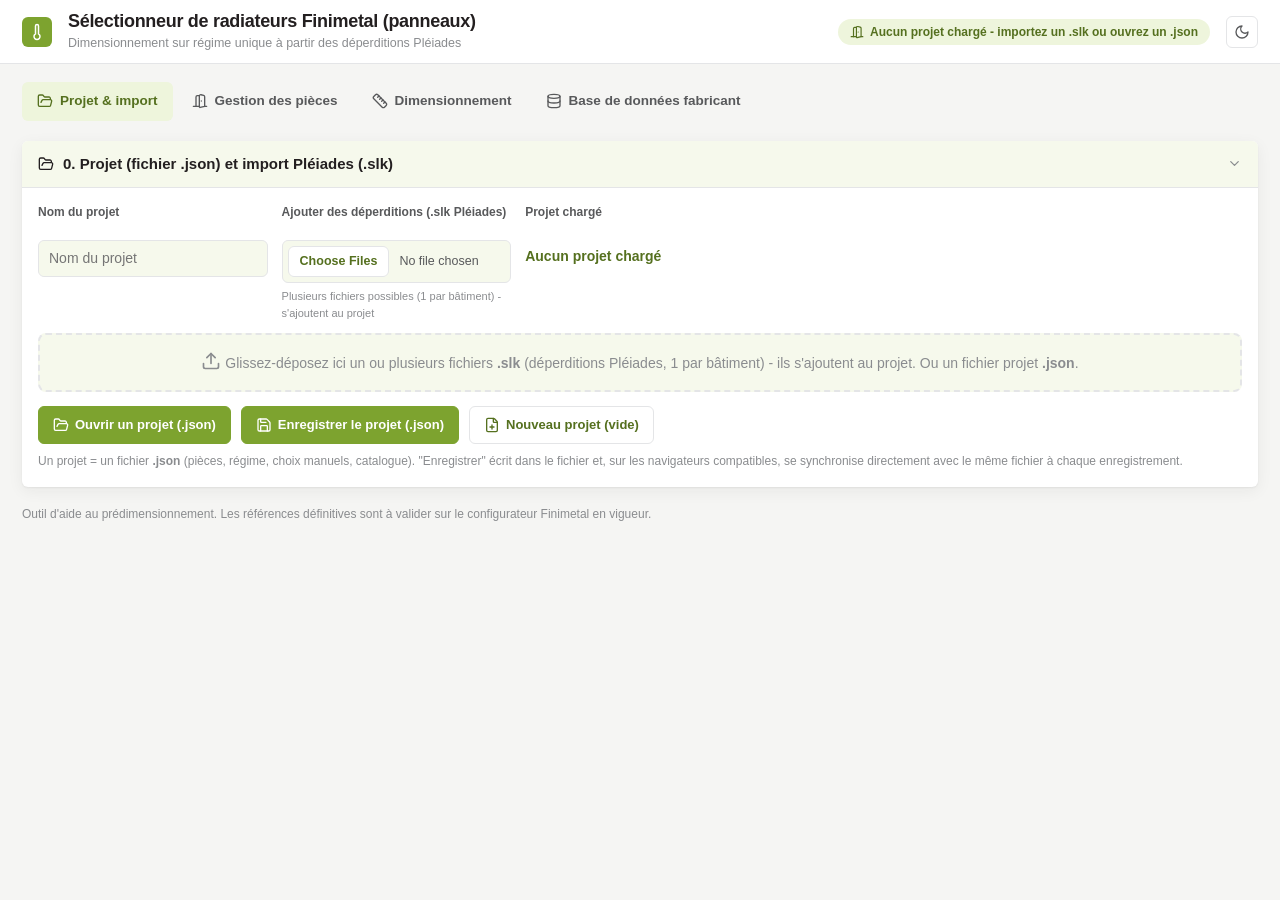
==== commit a3906776: "Champ fichier et cases à cocher intégrés au thème Le champ fichier n'était couvert par aucune règle," ====
--- a/Selectionneur_radiateurs_Finimetal_v3.html
+++ b/Selectionneur_radiateurs_Finimetal_v3.html
@@ -37,6 +37,7 @@
   --note-fond:#fbf1df;
   --note-bord:#d08a1e;
   --ok:#7da32f;
+  --sur-primaire:#ffffff;
   --rayon:6px;
   --rayon-s:6px;
   --ombre:0 1px 2px rgba(35,31,32,.06), 0 4px 16px rgba(35,31,32,.06);
@@ -66,6 +67,7 @@
   --note-fond:#33290f;
   --note-bord:#b07a24;
   --ok:#a5cc52;
+  --sur-primaire:#0f141b;
   --ombre:0 1px 2px rgba(0,0,0,.3), 0 4px 16px rgba(0,0,0,.25);
 }
 @media (prefers-reduced-motion: reduce){ :root{ --vitesse:0s } *{ animation:none !important; transition:none !important } }
@@ -88,10 +90,9 @@
   position:sticky;top:0;z-index:6;
 }
 header .logo{
-  width:30px;height:30px;border-radius:var(--rayon-s);background:var(--primaire);color:#fff;
+  width:30px;height:30px;border-radius:var(--rayon-s);background:var(--primaire);color:var(--sur-primaire);
   display:inline-flex;align-items:center;justify-content:center;flex:none;
 }
-[data-theme="dark"] header .logo{color:#0f141b}
 header .titre{display:flex;flex-direction:column;gap:1px;min-width:0}
 header h1{margin:0;font-size:18px;font-weight:800;letter-spacing:-.3px;color:var(--encre);line-height:1.2}
 header .sub{font-size:12.5px;color:var(--discret);font-weight:400}
@@ -120,9 +121,8 @@
 .tabs button.active{background:var(--primaire-fond);color:var(--primaire-encre)}
 .tabcount{
   display:inline-block;min-width:18px;padding:0 6px;border-radius:9px;background:var(--primaire);
-  color:#fff;font-size:11px;font-weight:700;line-height:18px;text-align:center;
-}
-[data-theme="dark"] .tabcount{color:#0f141b}
+  color:var(--sur-primaire);font-size:11px;font-weight:700;line-height:18px;text-align:center;
+}
 
 /* ---- panneaux */
 .panel{background:var(--papier);border-radius:var(--rayon);box-shadow:var(--ombre);margin-bottom:18px;overflow:hidden}
@@ -152,6 +152,21 @@
 }
 input[type=number]:focus,input[type=text]:focus,select:focus{outline:none;border-color:var(--primaire);background-color:var(--papier)}
 
+/* Champ fichier : le bouton natif ignore le theme, on le redessine comme un bouton secondaire. */
+input[type=file]{
+  font:inherit;font-size:12.5px;width:100%;padding:5px;color:var(--encre-2);
+  border:1px solid var(--ligne);border-radius:var(--rayon-s);background-color:var(--papier-2);
+  transition:border-color var(--vitesse),background-color var(--vitesse);
+}
+input[type=file]:focus{outline:none;border-color:var(--primaire);background-color:var(--papier)}
+input[type=file]::file-selector-button{
+  font:inherit;font-size:12.5px;font-weight:600;margin:0 10px 0 0;padding:5px 11px;
+  border:1px solid var(--ligne);border-radius:var(--rayon-s);
+  background:var(--papier);color:var(--primaire-encre);cursor:pointer;
+  transition:background-color var(--vitesse),border-color var(--vitesse);
+}
+input[type=file]::file-selector-button:hover{background:var(--primaire-fond);border-color:var(--primaire)}
+
 .chips{display:flex;gap:8px;flex-wrap:wrap}
 .chip{
   display:inline-flex;gap:6px;align-items:center;border:1px solid var(--ligne);border-radius:20px;
@@ -160,15 +175,26 @@
 }
 .chip:hover{background:var(--papier-2)}
 .chip:has(input:checked){border-color:var(--primaire);background:var(--primaire-fond);color:var(--primaire-encre);font-weight:600}
-.chip input{margin:0;accent-color:var(--primaire)}
+.chip input[type=checkbox]{
+  appearance:none;-webkit-appearance:none;margin:0;flex:none;
+  width:15px;height:15px;border:1.5px solid var(--ligne);border-radius:4px;
+  background-color:var(--papier);background-repeat:no-repeat;background-position:center;
+  background-size:11px 11px;cursor:pointer;
+  transition:background-color var(--vitesse),border-color var(--vitesse);
+}
+.chip input[type=checkbox]:hover{border-color:var(--primaire)}
+.chip input[type=checkbox]:checked{
+  background-color:var(--primaire);border-color:var(--primaire);
+  background-image:url("data:image/svg+xml;charset=utf-8,%3Csvg xmlns='http://www.w3.org/2000/svg' viewBox='0 0 24 24' fill='none' stroke='%23ffffff' stroke-width='3.5' stroke-linecap='round' stroke-linejoin='round'%3E%3Cpath d='M20 6 9 17l-5-5'/%3E%3C/svg%3E");
+}
+[data-theme="dark"] .chip input[type=checkbox]:checked{background-image:url("data:image/svg+xml;charset=utf-8,%3Csvg xmlns='http://www.w3.org/2000/svg' viewBox='0 0 24 24' fill='none' stroke='%230f141b' stroke-width='3.5' stroke-linecap='round' stroke-linejoin='round'%3E%3Cpath d='M20 6 9 17l-5-5'/%3E%3C/svg%3E")}
 
 /* ---- boutons */
 .btn{
-  display:inline-flex;align-items:center;gap:6px;background:var(--primaire);color:#fff;border:1px solid var(--primaire);
+  display:inline-flex;align-items:center;gap:6px;background:var(--primaire);color:var(--sur-primaire);border:1px solid var(--primaire);
   border-radius:var(--rayon-s);padding:8px 14px;font:inherit;font-size:13px;cursor:pointer;font-weight:600;
   transition:filter var(--vitesse),background-color var(--vitesse),transform var(--vitesse);
 }
-[data-theme="dark"] .btn{color:#0f141b}
 .btn:hover{filter:brightness(1.06)}
 .btn:active{transform:scale(.97)}
 .btn.sec{background:var(--papier);color:var(--primaire-encre);border-color:var(--ligne)}
@@ -217,12 +243,11 @@
 /* ---- etiquettes d'emetteur : bleu pour le radiateur, ambre pour le seche-serviette */
 .emlab{
   display:inline-flex;align-items:center;gap:4px;padding:2px 9px;border-radius:11px;font-size:11px;
-  font-weight:700;color:#fff;letter-spacing:.3px;
+  font-weight:700;color:var(--sur-primaire);letter-spacing:.3px;
   -webkit-print-color-adjust:exact;print-color-adjust:exact;
 }
 .em-rad{background:var(--primaire)}
 .em-ss{background:var(--moyenne)}
-[data-theme="dark"] .emlab{color:#0f141b}
 
 /* ---- avertissements */
 .regwarn{
@@ -233,11 +258,10 @@
 /* ---- sections de parametres */
 .paramsec{margin:0 0 20px;padding:14px 16px;border:1px solid var(--ligne);border-radius:var(--rayon);background:var(--papier)}
 .paramhead{
-  display:inline-flex;align-items:center;gap:6px;font-size:13px;font-weight:700;color:#fff;
+  display:inline-flex;align-items:center;gap:6px;font-size:13px;font-weight:700;color:var(--sur-primaire);
   background:var(--primaire);border-radius:var(--rayon-s);padding:5px 12px;margin-bottom:12px;letter-spacing:.3px;
 }
 .paramsec.ss .paramhead{background:var(--moyenne)}
-[data-theme="dark"] .paramhead{color:#0f141b}
 
 .prodlink{display:inline-flex;align-items:center;gap:5px;margin-top:6px;font-size:12px;color:var(--lien);font-weight:600}
 .prodlink:hover{text-decoration:underline}
@@ -265,7 +289,7 @@
     --ligne:#c9cbcd;--ligne-2:#dcdee0;
     --primaire:#7da32f;--primaire-fond:#eef5dc;--primaire-encre:#43590f;
     --haute:#a8332c;--moyenne:#a06a12;--ok:#4d6b1c;
-    --basse-fond:#f0f0ee;--note-fond:#fbf1df;--note-bord:#d08a1e;--ombre:none;
+    --basse-fond:#f0f0ee;--note-fond:#fbf1df;--note-bord:#d08a1e;--sur-primaire:#ffffff;--ombre:none;
   }
   .tabs{display:none !important}
   .panel[data-view]{display:none !important}
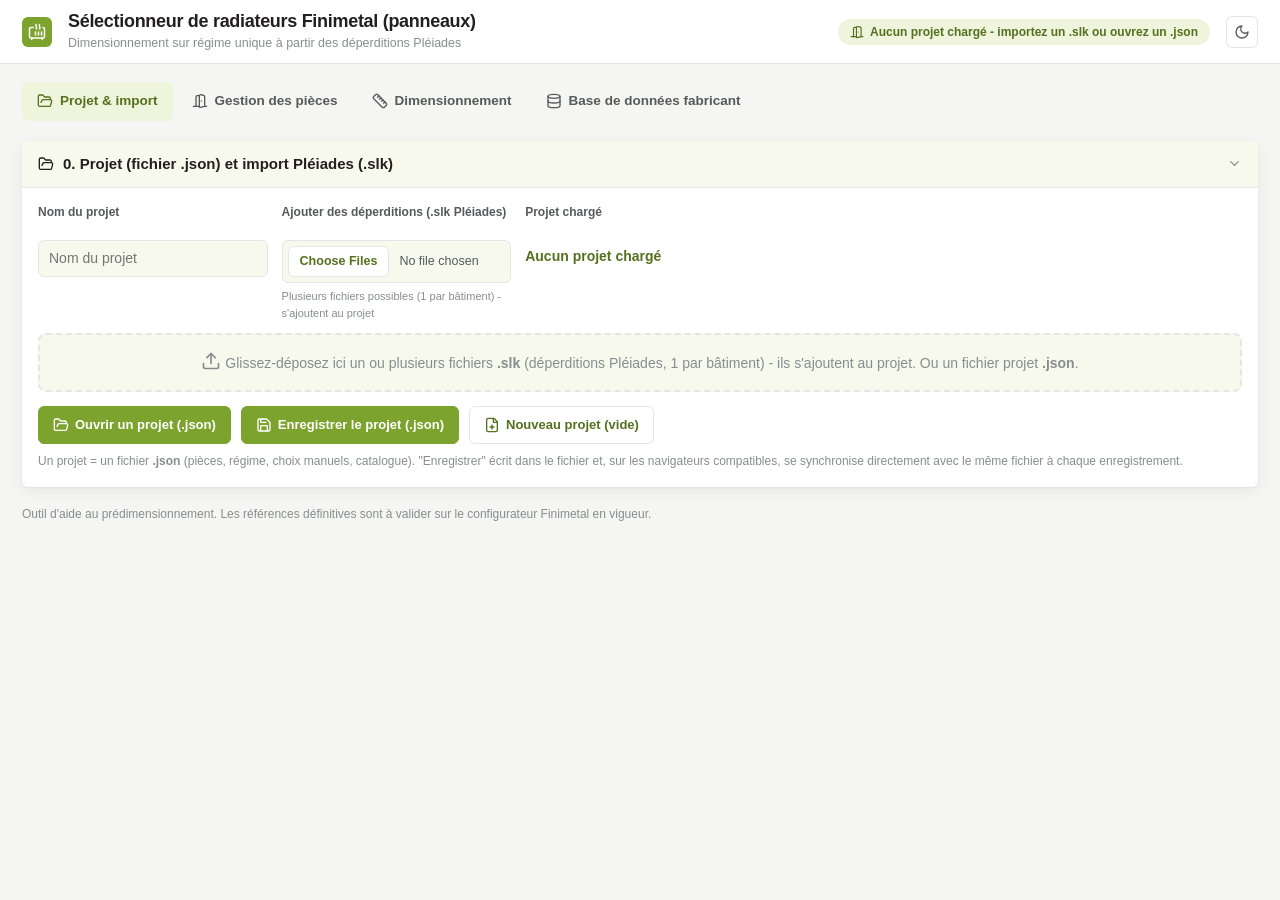
==== commit 9affc1a0: "Icône d'onglet : radiateur à panneau sur pastille olive La page n'avait aucun link rel="icon". Pasti" ====
--- a/Selectionneur_radiateurs_Finimetal_v3.html
+++ b/Selectionneur_radiateurs_Finimetal_v3.html
@@ -5,6 +5,8 @@
 <meta charset="utf-8">
 <meta name="viewport" content="width=device-width, initial-scale=1">
 <meta name="color-scheme" content="light dark">
+<!-- Icone d'onglet : SVG en data URI, donc aucune requête externe et fonctionne en file://. -->
+<link rel="icon" href="data:image/svg+xml,%3Csvg xmlns='http://www.w3.org/2000/svg' width='32' height='32' viewBox='0 0 32 32'%3E%3Crect width='32' height='32' rx='7' fill='%237da32f'/%3E%3Cg transform='translate(4 4)' fill='none' stroke='white' stroke-width='2.2' stroke-linecap='round' stroke-linejoin='round'%3E%3Cpath d='M11 8c2-3-2-3 0-6'/%3E%3Cpath d='M15.5 8c2-3-2-3 0-6'/%3E%3Cpath d='M10 16v-4'/%3E%3Cpath d='M14 16v-4'/%3E%3Cpath d='M18 16v-4'/%3E%3Cpath d='M20 6a2 2 0 0 1 2 2v10a2 2 0 0 1-2 2H4a2 2 0 0 1-2-2V8a2 2 0 0 1 2-2h3'/%3E%3Cpath d='M5 20v2'/%3E%3Cpath d='M19 20v2'/%3E%3C/g%3E%3C/svg%3E">
 <title>Sélectionneur de radiateurs Finimetal</title>
 <style>
 /* Sélectionneur de radiateurs : feuille de style.
@@ -308,7 +310,7 @@
 </head>
 <body>
 <header>
-  <span class="logo"><svg width="18" height="18" viewBox="0 0 24 24" fill="none" stroke="currentColor" stroke-width="2" stroke-linecap="round" stroke-linejoin="round" aria-hidden="true"><path d="M14 4v10.54a4 4 0 1 1-4 0V4a2 2 0 0 1 4 0Z"/></svg></span>
+  <span class="logo"><svg width="18" height="18" viewBox="0 0 24 24" fill="none" stroke="currentColor" stroke-width="2" stroke-linecap="round" stroke-linejoin="round" aria-hidden="true"><path d="M11 8c2-3-2-3 0-6"/><path d="M15.5 8c2-3-2-3 0-6"/><path d="M10 16v-4"/><path d="M14 16v-4"/><path d="M18 16v-4"/><path d="M20 6a2 2 0 0 1 2 2v10a2 2 0 0 1-2 2H4a2 2 0 0 1-2-2V8a2 2 0 0 1 2-2h3"/><path d="M5 20v2"/><path d="M19 20v2"/></svg></span>
   <div class="titre">
     <h1>Sélectionneur de radiateurs Finimetal (panneaux)</h1>
     <span class="sub" id="hdrSub">Dimensionnement sur régime unique à partir des déperditions Pléiades</span>
@@ -664,6 +666,7 @@
   coche_cercle: '<circle cx="12" cy="12" r="10"/><path d="m9 12 2 2 4-4"/>',
   liste: '<path d="M3 12h.01"/><path d="M3 18h.01"/><path d="M3 6h.01"/><path d="M8 12h13"/><path d="M8 18h13"/><path d="M8 6h13"/>',
   reglages: '<line x1="21" x2="14" y1="4" y2="4"/><line x1="10" x2="3" y1="4" y2="4"/><line x1="21" x2="12" y1="12" y2="12"/><line x1="8" x2="3" y1="12" y2="12"/><line x1="21" x2="16" y1="20" y2="20"/><line x1="12" x2="3" y1="20" y2="20"/><line x1="14" x2="14" y1="2" y2="6"/><line x1="8" x2="8" y1="10" y2="14"/><line x1="16" x2="16" y1="18" y2="22"/>',
+  radiateur_panneau: '<path d="M11 8c2-3-2-3 0-6"/><path d="M15.5 8c2-3-2-3 0-6"/><path d="M6 10h.01"/><path d="M6 14h.01"/><path d="M10 16v-4"/><path d="M14 16v-4"/><path d="M18 16v-4"/><path d="M20 6a2 2 0 0 1 2 2v10a2 2 0 0 1-2 2H4a2 2 0 0 1-2-2V8a2 2 0 0 1 2-2h3"/><path d="M5 20v2"/><path d="M19 20v2"/>',
   radiateur: '<path d="M14 4v10.54a4 4 0 1 1-4 0V4a2 2 0 0 1 4 0Z"/>',
   seche_serviette: '<path d="M10 4 8 6"/><path d="M17 19v2"/><path d="M2 12h20"/><path d="M7 19v2"/><path d="M9 5 7.621 3.621A2.121 2.121 0 0 0 4 5v12a2 2 0 0 0 2 2h12a2 2 0 0 0 2-2v-5"/>',
   dimensionnement: '<path d="M21.3 15.3a2.4 2.4 0 0 1 0 3.4l-2.6 2.6a2.4 2.4 0 0 1-3.4 0L2.7 8.7a2.41 2.41 0 0 1 0-3.4l2.6-2.6a2.41 2.41 0 0 1 3.4 0Z"/><path d="m14.5 12.5 2-2"/><path d="m11.5 9.5 2-2"/><path d="m8.5 6.5 2-2"/><path d="m17.5 15.5 2-2"/>',
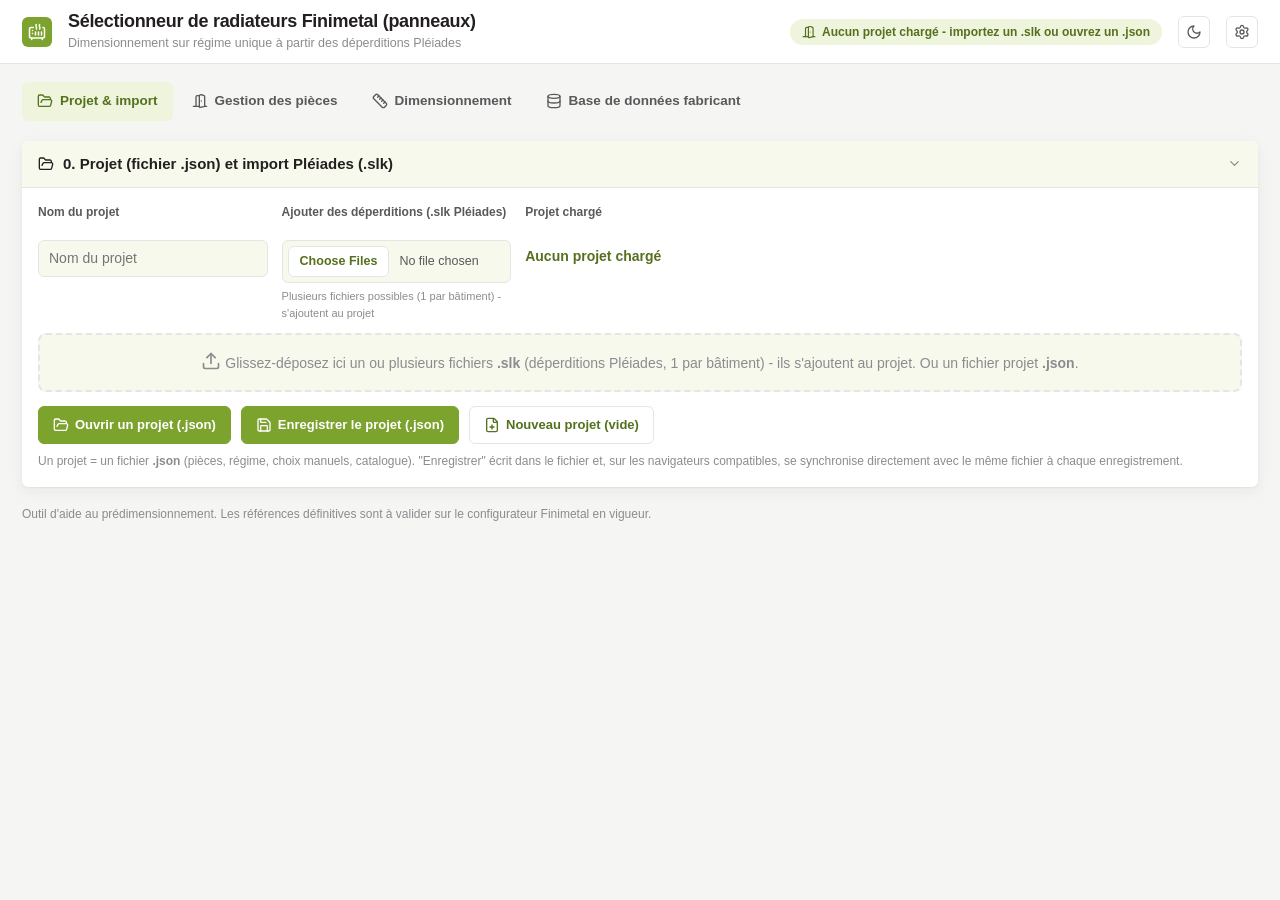
==== commit 4cc57a38: "Panneau À propos, et glyphes radiateur et sèche-serviette demandés Glyphes remplacés : le radiateur " ====
--- a/Selectionneur_radiateurs_Finimetal_v3.html
+++ b/Selectionneur_radiateurs_Finimetal_v3.html
@@ -6,7 +6,7 @@
 <meta name="viewport" content="width=device-width, initial-scale=1">
 <meta name="color-scheme" content="light dark">
 <!-- Icone d'onglet : SVG en data URI, donc aucune requête externe et fonctionne en file://. -->
-<link rel="icon" href="data:image/svg+xml,%3Csvg xmlns='http://www.w3.org/2000/svg' width='32' height='32' viewBox='0 0 32 32'%3E%3Crect width='32' height='32' rx='7' fill='%237da32f'/%3E%3Cg transform='translate(4 4)' fill='none' stroke='white' stroke-width='2.2' stroke-linecap='round' stroke-linejoin='round'%3E%3Cpath d='M11 8c2-3-2-3 0-6'/%3E%3Cpath d='M15.5 8c2-3-2-3 0-6'/%3E%3Cpath d='M10 16v-4'/%3E%3Cpath d='M14 16v-4'/%3E%3Cpath d='M18 16v-4'/%3E%3Cpath d='M20 6a2 2 0 0 1 2 2v10a2 2 0 0 1-2 2H4a2 2 0 0 1-2-2V8a2 2 0 0 1 2-2h3'/%3E%3Cpath d='M5 20v2'/%3E%3Cpath d='M19 20v2'/%3E%3C/g%3E%3C/svg%3E">
+<link rel="icon" href="data:image/svg+xml,%3Csvg xmlns='http://www.w3.org/2000/svg' width='32' height='32' viewBox='0 0 32 32'%3E%3Crect width='32' height='32' rx='7' fill='%237da32f'/%3E%3Cg transform='translate(4 4)' fill='none' stroke='white' stroke-width='2.2' stroke-linecap='round' stroke-linejoin='round'%3E%3Cpath d='M11 8c2-3-2-3 0-6'/%3E%3Cpath d='M15.5 8c2-3-2-3 0-6'/%3E%3Cpath d='M6 10h.01'/%3E%3Cpath d='M6 14h.01'/%3E%3Cpath d='M10 16v-4'/%3E%3Cpath d='M14 16v-4'/%3E%3Cpath d='M18 16v-4'/%3E%3Cpath d='M20 6a2 2 0 0 1 2 2v10a2 2 0 0 1-2 2H4a2 2 0 0 1-2-2V8a2 2 0 0 1 2-2h3'/%3E%3Cpath d='M5 20v2'/%3E%3Cpath d='M19 20v2'/%3E%3C/g%3E%3C/svg%3E">
 <title>Sélectionneur de radiateurs Finimetal</title>
 <style>
 /* Sélectionneur de radiateurs : feuille de style.
@@ -43,6 +43,7 @@
   --rayon:6px;
   --rayon-s:6px;
   --ombre:0 1px 2px rgba(35,31,32,.06), 0 4px 16px rgba(35,31,32,.06);
+  --ombre-haute:0 8px 32px rgba(35,31,32,.22);
   --vitesse:.12s;
   --courbe:cubic-bezier(.2,.7,.2,1);
 }
@@ -71,6 +72,7 @@
   --ok:#a5cc52;
   --sur-primaire:#0f141b;
   --ombre:0 1px 2px rgba(0,0,0,.3), 0 4px 16px rgba(0,0,0,.25);
+  --ombre-haute:0 8px 32px rgba(0,0,0,.6);
 }
 @media (prefers-reduced-motion: reduce){ :root{ --vitesse:0s } *{ animation:none !important; transition:none !important } }
 
@@ -103,12 +105,12 @@
   display:inline-flex;align-items:center;gap:6px;background:var(--papier-3);color:var(--primaire-encre);
   border-radius:20px;padding:4px 12px;font-size:12px;font-weight:600;
 }
-.bouton-theme{
+.bouton-icone{
   background:transparent;border:1px solid var(--ligne);color:var(--encre-2);border-radius:var(--rayon-s);
   width:32px;height:32px;display:inline-flex;align-items:center;justify-content:center;cursor:pointer;
   transition:background-color var(--vitesse),transform var(--vitesse);flex:none;
 }
-.bouton-theme:hover{background:var(--papier-3);transform:rotate(15deg)}
+.bouton-icone:hover{background:var(--papier-3);transform:rotate(15deg)}
 
 .wrap{padding:18px 22px 60px;max-width:1500px;margin:0 auto}
 
@@ -280,6 +282,29 @@
 code{background:var(--basse-fond);padding:1px 5px;border-radius:3px;font-size:12px;font-family:Consolas,"Courier New",monospace}
 .miniinp{width:74px;padding:4px 6px;font-size:12px}
 .note{font-size:12px;color:var(--discret);margin-top:10px;line-height:1.6}
+
+/* ---- panneau "A propos" */
+.modale{
+  border:none;padding:0;border-radius:var(--rayon);background:var(--papier);color:var(--encre);
+  box-shadow:var(--ombre-haute);width:min(560px,94vw);max-height:86vh;overflow:hidden;
+}
+.modale::backdrop{background:rgba(0,0,0,.45)}
+.modale-tete{
+  display:flex;align-items:center;gap:10px;padding:13px 18px;
+  border-bottom:1px solid var(--ligne);background:var(--papier-2);
+}
+.modale-tete h2{margin:0;font-size:15px;font-weight:700;color:var(--encre);display:flex;align-items:center;gap:9px}
+.modale-tete .espace{flex:1}
+.modale-corps{padding:16px 18px;overflow:auto;max-height:calc(86vh - 56px);font-size:13px}
+.stats-groupe{margin:0 0 18px}
+.stats-groupe:last-child{margin-bottom:0}
+.stats-groupe h3{
+  margin:0 0 8px;font-size:11.5px;font-weight:700;text-transform:uppercase;letter-spacing:.5px;
+  color:var(--discret);display:flex;align-items:center;gap:6px;
+}
+.stats-liste{display:grid;grid-template-columns:auto minmax(0,1fr);gap:6px 16px;margin:0}
+.stats-liste dt{color:var(--encre-2)}
+.stats-liste dd{margin:0;font-weight:600;text-align:right;font-variant-numeric:tabular-nums;overflow-wrap:anywhere}
 
 /* ---- impression : le dossier de dimensionnement uniquement, et toujours sur fond clair
    meme si l'ecran est en theme sombre. */
@@ -298,7 +323,8 @@
   .panel[data-view="dim"]{display:block !important}
   .noprint{display:none !important}
   header{position:static;border-bottom:1px solid var(--ligne)}
-  .bouton-theme{display:none !important}
+  .bouton-icone{display:none !important}
+  .modale{display:none !important}
   .panel{break-inside:avoid;box-shadow:none;border:1px solid var(--ligne)}
   .tablewrap{max-height:none;overflow:visible}
   th{position:static}
@@ -310,14 +336,15 @@
 </head>
 <body>
 <header>
-  <span class="logo"><svg width="18" height="18" viewBox="0 0 24 24" fill="none" stroke="currentColor" stroke-width="2" stroke-linecap="round" stroke-linejoin="round" aria-hidden="true"><path d="M11 8c2-3-2-3 0-6"/><path d="M15.5 8c2-3-2-3 0-6"/><path d="M10 16v-4"/><path d="M14 16v-4"/><path d="M18 16v-4"/><path d="M20 6a2 2 0 0 1 2 2v10a2 2 0 0 1-2 2H4a2 2 0 0 1-2-2V8a2 2 0 0 1 2-2h3"/><path d="M5 20v2"/><path d="M19 20v2"/></svg></span>
+  <span class="logo"><svg width="18" height="18" viewBox="0 0 24 24" fill="none" stroke="currentColor" stroke-width="2" stroke-linecap="round" stroke-linejoin="round" aria-hidden="true"><path d="M11 8c2-3-2-3 0-6"/><path d="M15.5 8c2-3-2-3 0-6"/><path d="M6 10h.01"/><path d="M6 14h.01"/><path d="M10 16v-4"/><path d="M14 16v-4"/><path d="M18 16v-4"/><path d="M20 6a2 2 0 0 1 2 2v10a2 2 0 0 1-2 2H4a2 2 0 0 1-2-2V8a2 2 0 0 1 2-2h3"/><path d="M5 20v2"/><path d="M19 20v2"/></svg></span>
   <div class="titre">
     <h1>Sélectionneur de radiateurs Finimetal (panneaux)</h1>
     <span class="sub" id="hdrSub">Dimensionnement sur régime unique à partir des déperditions Pléiades</span>
   </div>
   <span class="espace"></span>
   <div class="badge"><svg class="ico" width="14" height="14" viewBox="0 0 24 24" fill="none" stroke="currentColor" stroke-width="2" stroke-linecap="round" stroke-linejoin="round" aria-hidden="true"><path d="M11 20H2"/><path d="M11 4.562v16.157a1 1 0 0 0 1.242.97L19 20V5.562a2 2 0 0 0-1.515-1.94l-4-1A2 2 0 0 0 11 4.561z"/><path d="M11 4H8a2 2 0 0 0-2 2v14"/><path d="M14 12h.01"/><path d="M22 20h-3"/></svg><span id="hdrBadge"></span></div>
-  <button type="button" class="bouton-theme noprint" id="btnTheme" aria-label="Changer de thème"></button>
+  <button type="button" class="bouton-icone noprint" id="btnTheme" aria-label="Changer de thème"></button>
+  <button type="button" class="bouton-icone noprint" id="btnStats" data-ico="engrenage" aria-label="À propos et statistiques" title="À propos de l'outil"></button>
 </header>
 
 <div class="wrap">
@@ -616,7 +643,30 @@
   <p class="note">Outil d'aide au prédimensionnement. Les références définitives sont à valider sur le configurateur Finimetal en vigueur.</p>
 </div>
 
+<dialog id="dlgStats" class="modale noprint">
+  <div class="modale-tete">
+    <h2 data-ico="engrenage">À propos de l'outil</h2>
+    <span class="espace"></span>
+    <button type="button" class="bouton-icone" id="btnStatsFermer" data-ico="fermer" aria-label="Fermer"></button>
+  </div>
+  <div class="modale-corps" id="statsCorps"></div>
+</dialog>
+
 <script>
+/* ============================ IDENTITE DE L'OUTIL ============================ */
+// Renseigne a la main : build.py doit rester deterministe pour que --verifier ait un
+// sens, il ne peut donc pas horodater la construction. A mettre a jour en meme temps
+// que le champ maj de FICHE.md.
+const APP = {
+  nom: 'Sélectionneur de radiateurs Finimetal',
+  version: '3',
+  maj: '2026-08-28',
+  formatProjet: 6,
+  catalogueSource: 'Calculateur officiel Finimetal, marché France',
+  catalogueTarif: '04/2021',
+  icones: 'Lucide 1.35.0, licence ISC',
+  methode: 'EN 442, puissances à DT50',
+};
 /* ============================ CATALOGUE FINIMETAL (tarif 04/2021) ============================ */
 const TYPE_ORDER = ["11","21","22","33"];
 // Liens fiches produit finimetal.com (par nom de modele) - extraits du sitemap officiel /fr-fr/sitemap/products.xml
@@ -665,10 +715,10 @@
   dossier: '<path d="m6 14 1.5-2.9A2 2 0 0 1 9.24 10H20a2 2 0 0 1 1.94 2.5l-1.54 6a2 2 0 0 1-1.95 1.5H4a2 2 0 0 1-2-2V5a2 2 0 0 1 2-2h3.9a2 2 0 0 1 1.69.9l.81 1.2a2 2 0 0 0 1.67.9H18a2 2 0 0 1 2 2v2"/>',
   coche_cercle: '<circle cx="12" cy="12" r="10"/><path d="m9 12 2 2 4-4"/>',
   liste: '<path d="M3 12h.01"/><path d="M3 18h.01"/><path d="M3 6h.01"/><path d="M8 12h13"/><path d="M8 18h13"/><path d="M8 6h13"/>',
+  engrenage: '<path d="M9.671 4.136a2.34 2.34 0 0 1 4.659 0 2.34 2.34 0 0 0 3.319 1.915 2.34 2.34 0 0 1 2.33 4.033 2.34 2.34 0 0 0 0 3.831 2.34 2.34 0 0 1-2.33 4.033 2.34 2.34 0 0 0-3.319 1.915 2.34 2.34 0 0 1-4.659 0 2.34 2.34 0 0 0-3.32-1.915 2.34 2.34 0 0 1-2.33-4.033 2.34 2.34 0 0 0 0-3.831A2.34 2.34 0 0 1 6.35 6.051a2.34 2.34 0 0 0 3.319-1.915"/><circle cx="12" cy="12" r="3"/>',
   reglages: '<line x1="21" x2="14" y1="4" y2="4"/><line x1="10" x2="3" y1="4" y2="4"/><line x1="21" x2="12" y1="12" y2="12"/><line x1="8" x2="3" y1="12" y2="12"/><line x1="21" x2="16" y1="20" y2="20"/><line x1="12" x2="3" y1="20" y2="20"/><line x1="14" x2="14" y1="2" y2="6"/><line x1="8" x2="8" y1="10" y2="14"/><line x1="16" x2="16" y1="18" y2="22"/>',
-  radiateur_panneau: '<path d="M11 8c2-3-2-3 0-6"/><path d="M15.5 8c2-3-2-3 0-6"/><path d="M6 10h.01"/><path d="M6 14h.01"/><path d="M10 16v-4"/><path d="M14 16v-4"/><path d="M18 16v-4"/><path d="M20 6a2 2 0 0 1 2 2v10a2 2 0 0 1-2 2H4a2 2 0 0 1-2-2V8a2 2 0 0 1 2-2h3"/><path d="M5 20v2"/><path d="M19 20v2"/>',
-  radiateur: '<path d="M14 4v10.54a4 4 0 1 1-4 0V4a2 2 0 0 1 4 0Z"/>',
-  seche_serviette: '<path d="M10 4 8 6"/><path d="M17 19v2"/><path d="M2 12h20"/><path d="M7 19v2"/><path d="M9 5 7.621 3.621A2.121 2.121 0 0 0 4 5v12a2 2 0 0 0 2 2h12a2 2 0 0 0 2-2v-5"/>',
+  radiateur: '<path d="M11 8c2-3-2-3 0-6"/><path d="M15.5 8c2-3-2-3 0-6"/><path d="M6 10h.01"/><path d="M6 14h.01"/><path d="M10 16v-4"/><path d="M14 16v-4"/><path d="M18 16v-4"/><path d="M20 6a2 2 0 0 1 2 2v10a2 2 0 0 1-2 2H4a2 2 0 0 1-2-2V8a2 2 0 0 1 2-2h3"/><path d="M5 20v2"/><path d="M19 20v2"/>',
+  seche_serviette: '<path d="M22 7h-2"/><path d="M6.5 3h11A2.5 2.5 0 0 1 20 5.5V20a1 1 0 0 1-1 1h-9a1 1 0 0 1-1-1V5.5a1 1 0 0 0-5 0V17a1 1 0 0 0 1 1h4"/><path d="M9 7H2"/>',
   dimensionnement: '<path d="M21.3 15.3a2.4 2.4 0 0 1 0 3.4l-2.6 2.6a2.4 2.4 0 0 1-3.4 0L2.7 8.7a2.41 2.41 0 0 1 0-3.4l2.6-2.6a2.41 2.41 0 0 1 3.4 0Z"/><path d="m14.5 12.5 2-2"/><path d="m11.5 9.5 2-2"/><path d="m8.5 6.5 2-2"/><path d="m17.5 15.5 2-2"/>',
   base_donnees: '<ellipse cx="12" cy="5" rx="9" ry="3"/><path d="M3 5V19A9 3 0 0 0 21 19V5"/><path d="M3 12A9 3 0 0 0 21 12"/>',
   tableau: '<path d="M12 3v18"/><rect width="18" height="18" x="3" y="3" rx="2"/><path d="M3 9h18"/><path d="M3 15h18"/>',
@@ -1357,7 +1407,7 @@
 }
 
 /* ============================ PROJET JSON (1 projet = 1 fichier) ============================ */
-function projectData(){ return {app:'finimetal-selecteur-radiateurs',version:6,
+function projectData(){ return {app:'finimetal-selecteur-radiateurs',version:APP.formatProjet,
   name:PROJECT_NAME, rooms:ROOMS, overrides, settings:settingsToStore()}; }
 function loadProjectData(d){
   if(!d || !Array.isArray(d.rooms)) throw new Error("fichier projet invalide (pas de pièces).");
@@ -1567,6 +1617,106 @@
 
 poserIcones();
 initTheme();
+/* ============================ PANNEAU "A PROPOS" (engrenage) ============================ */
+// Ce que contient l'outil : version, date, et le poids reel du catalogue fabricant
+// embarque. Les compteurs sont calcules a l'ouverture, jamais recopies a la main,
+// pour qu'ils ne puissent pas mentir apres une mise a jour du catalogue.
+
+const LIB_GROUPES = {
+  rad_eau: 'Radiateurs eau chaude',
+  rad_elec: 'Radiateurs électriques',
+  ss_eau: 'Sèche-serviettes eau',
+  ss_elec: 'Sèche-serviettes électriques',
+  ss_mixte: 'Sèche-serviettes mixtes',
+};
+
+function statsCatalogue(){
+  const parGroupe = {};
+  let produits = 0, references = 0;
+  CATALOG_GROUPS.forEach(g => {
+    const liste = CATALOG[g] || [];
+    let n = 0;
+    liste.forEach(p => (p.groups || []).forEach(t => n += (t.items || []).length));
+    parGroupe[g] = { produits: liste.length, references: n };
+    produits += liste.length; references += n;
+  });
+  return { produits, references, parGroupe };
+}
+
+function statsProjet(){
+  if(!ROOMS.length) return null;
+  const S = readSettings();
+  let requis = 0;
+  ROOMS.forEach(r => requis += reqOf(S, r));
+  const batiments = new Set(ROOMS.map(r => r.bat || '(sans bâtiment)'));
+  return { pieces: ROOMS.length, batiments: batiments.size, requis, manuels: Object.keys(overrides).length };
+}
+
+function ligne(cle, valeur){ return `<dt>${esc(String(cle))}</dt><dd>${esc(String(valeur))}</dd>`; }
+function groupeStats(titre, icone, lignes){
+  return `<section class="stats-groupe"><h3>${ico(icone, 13)}${esc(titre)}</h3>`
+       + `<dl class="stats-liste">${lignes.join('')}</dl></section>`;
+}
+
+function renderStats(){
+  const cat = statsCatalogue();
+  const proj = statsProjet();
+  // Poids du catalogue : ce que pese reellement la donnee fabricant dans le fichier.
+  const octets = new Blob([JSON.stringify(CATALOG)]).size;
+  const ko = Math.round(octets / 1024);
+
+  const blocs = [
+    groupeStats('Application', 'info', [
+      ligne('Version', APP.version),
+      ligne('Dernière mise à jour', APP.maj),
+      ligne('Format de fichier projet', 'version ' + APP.formatProjet),
+      ligne('Méthode de calcul', APP.methode),
+    ]),
+    groupeStats('Catalogue fabricant', 'base_donnees', [
+      ligne('Source', APP.catalogueSource),
+      ligne('Tarif', APP.catalogueTarif),
+      ligne('Produits', cat.produits),
+      ligne('Références', nf.format(cat.references)),
+      ligne('Modèles à puissance linéaire', Object.keys(MODELS).length),
+      ligne('Poids embarqué', nf.format(ko) + ' Ko'),
+    ]),
+    groupeStats('Répartition du catalogue', 'types',
+      CATALOG_GROUPS.map(g => ligne(
+        LIB_GROUPES[g] || g,
+        `${cat.parGroupe[g].produits} produits, ${nf.format(cat.parGroupe[g].references)} réf.`
+      ))),
+  ];
+
+  blocs.push(proj
+    ? groupeStats('Projet en cours', 'dossier', [
+        ligne('Nom', PROJECT_NAME || '(sans nom)'),
+        ligne('Pièces', proj.pieces),
+        ligne('Bâtiments', proj.batiments),
+        ligne('Puissance requise', nf1.format(proj.requis / 1000) + ' kW'),
+        ligne('Pièces en choix manuel', proj.manuels),
+      ])
+    : groupeStats('Projet en cours', 'dossier', [ligne('État', 'aucun projet chargé')]));
+
+  blocs.push(groupeStats('Technique', 'reglages', [
+    ligne('Icônes', APP.icones),
+    ligne('Thème', document.documentElement.dataset.theme === 'dark' ? 'sombre' : 'clair'),
+    ligne('Fichier', 'HTML autonome, aucune requête externe'),
+  ]));
+
+  $('statsCorps').innerHTML = blocs.join('');
+}
+
+function ouvrirStats(){ renderStats(); $('dlgStats').showModal(); }
+
+function initStats(){
+  const dlg = $('dlgStats');
+  $('btnStats').addEventListener('click', ouvrirStats);
+  $('btnStatsFermer').addEventListener('click', () => dlg.close());
+  // Clic en dehors du panneau : la zone hors contenu appartient au <dialog> lui-meme.
+  dlg.addEventListener('click', ev => { if(ev.target === dlg) dlg.close(); });
+}
+
+initStats();
 </script>
 </body>
 </html>
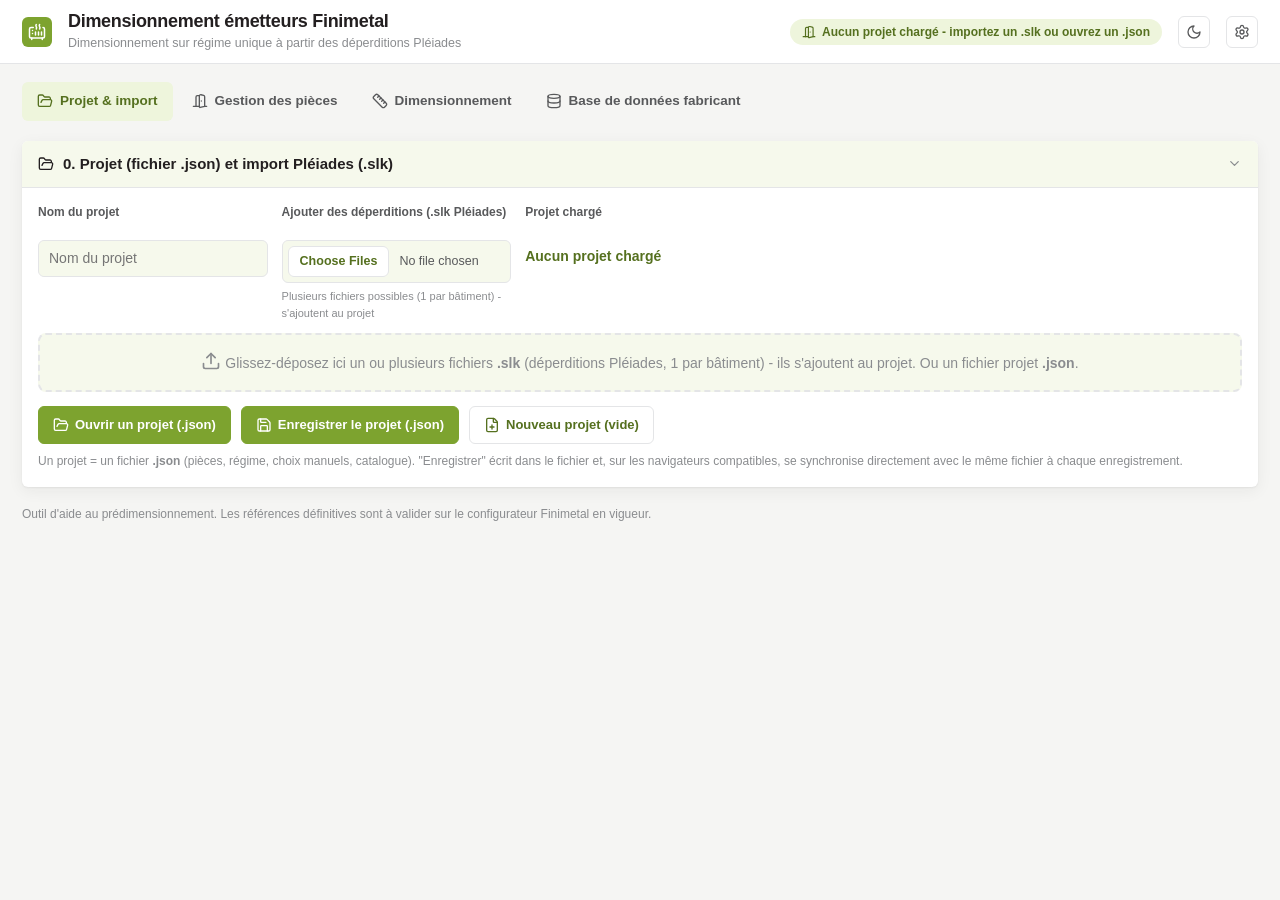
==== commit 427f3373: "Renommage : "Dimensionnement émetteurs Finimetal" Titre visible changé partout où il apparaît : <tit" ====
--- a/Selectionneur_radiateurs_Finimetal_v3.html
+++ b/Selectionneur_radiateurs_Finimetal_v3.html
@@ -7,9 +7,9 @@
 <meta name="color-scheme" content="light dark">
 <!-- Icone d'onglet : SVG en data URI, donc aucune requête externe et fonctionne en file://. -->
 <link rel="icon" href="data:image/svg+xml,%3Csvg xmlns='http://www.w3.org/2000/svg' width='32' height='32' viewBox='0 0 32 32'%3E%3Crect width='32' height='32' rx='7' fill='%237da32f'/%3E%3Cg transform='translate(4 4)' fill='none' stroke='white' stroke-width='2.2' stroke-linecap='round' stroke-linejoin='round'%3E%3Cpath d='M11 8c2-3-2-3 0-6'/%3E%3Cpath d='M15.5 8c2-3-2-3 0-6'/%3E%3Cpath d='M6 10h.01'/%3E%3Cpath d='M6 14h.01'/%3E%3Cpath d='M10 16v-4'/%3E%3Cpath d='M14 16v-4'/%3E%3Cpath d='M18 16v-4'/%3E%3Cpath d='M20 6a2 2 0 0 1 2 2v10a2 2 0 0 1-2 2H4a2 2 0 0 1-2-2V8a2 2 0 0 1 2-2h3'/%3E%3Cpath d='M5 20v2'/%3E%3Cpath d='M19 20v2'/%3E%3C/g%3E%3C/svg%3E">
-<title>Sélectionneur de radiateurs Finimetal</title>
+<title>Dimensionnement émetteurs Finimetal</title>
 <style>
-/* Sélectionneur de radiateurs : feuille de style.
+/* Dimensionnement émetteurs Finimetal : feuille de style.
    Thème repris de l'outil planif (2026-08-19_Gestion de plannification Zoho) : même palette
    papier/encre, même primaire olive, mêmes rayons et ombres, clair par défaut et sombre via
    [data-theme="dark"] ou le réglage système.
@@ -338,7 +338,7 @@
 <header>
   <span class="logo"><svg width="18" height="18" viewBox="0 0 24 24" fill="none" stroke="currentColor" stroke-width="2" stroke-linecap="round" stroke-linejoin="round" aria-hidden="true"><path d="M11 8c2-3-2-3 0-6"/><path d="M15.5 8c2-3-2-3 0-6"/><path d="M6 10h.01"/><path d="M6 14h.01"/><path d="M10 16v-4"/><path d="M14 16v-4"/><path d="M18 16v-4"/><path d="M20 6a2 2 0 0 1 2 2v10a2 2 0 0 1-2 2H4a2 2 0 0 1-2-2V8a2 2 0 0 1 2-2h3"/><path d="M5 20v2"/><path d="M19 20v2"/></svg></span>
   <div class="titre">
-    <h1>Sélectionneur de radiateurs Finimetal (panneaux)</h1>
+    <h1>Dimensionnement émetteurs Finimetal</h1>
     <span class="sub" id="hdrSub">Dimensionnement sur régime unique à partir des déperditions Pléiades</span>
   </div>
   <span class="espace"></span>
@@ -658,7 +658,7 @@
 // sens, il ne peut donc pas horodater la construction. A mettre a jour en meme temps
 // que le champ maj de FICHE.md.
 const APP = {
-  nom: 'Sélectionneur de radiateurs Finimetal',
+  nom: 'Dimensionnement émetteurs Finimetal',
   version: '3',
   maj: '2026-08-28',
   formatProjet: 6,
@@ -1667,6 +1667,7 @@
 
   const blocs = [
     groupeStats('Application', 'info', [
+      ligne('Nom', APP.nom),
       ligne('Version', APP.version),
       ligne('Dernière mise à jour', APP.maj),
       ligne('Format de fichier projet', 'version ' + APP.formatProjet),
